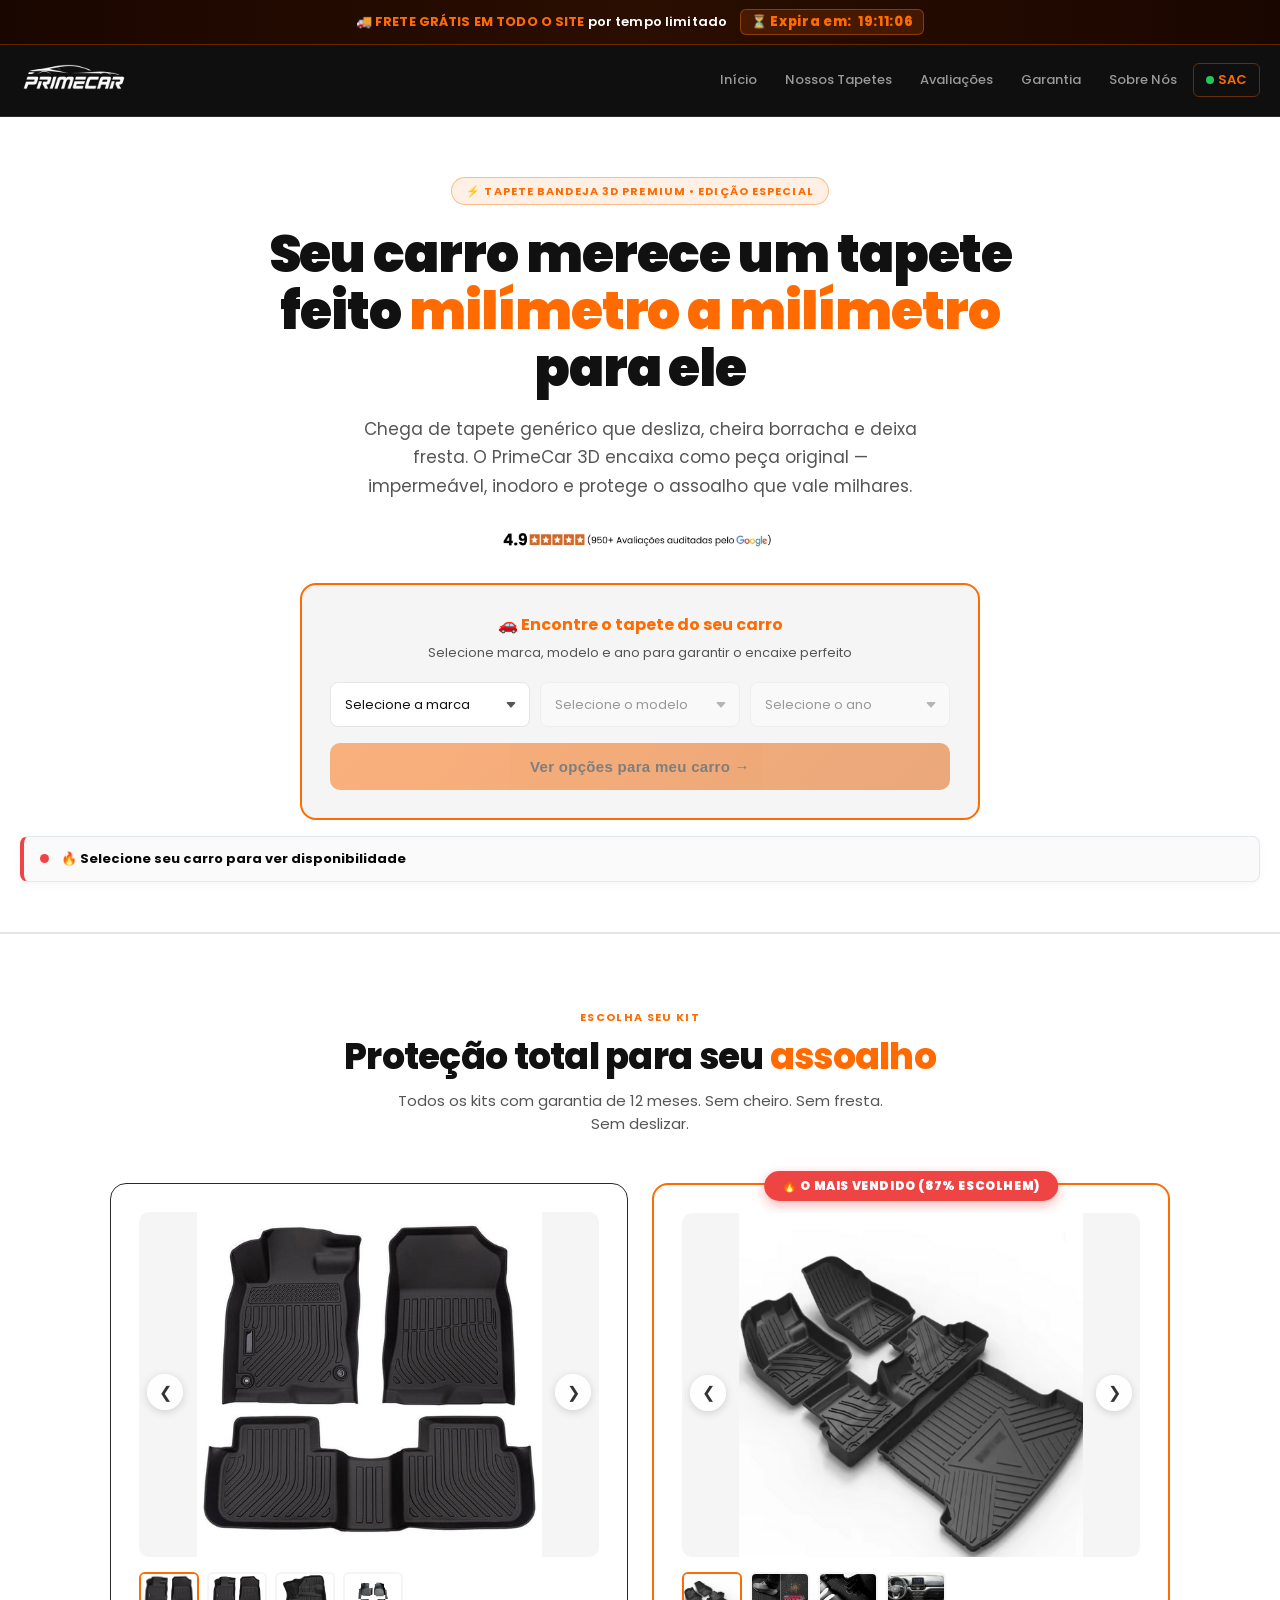
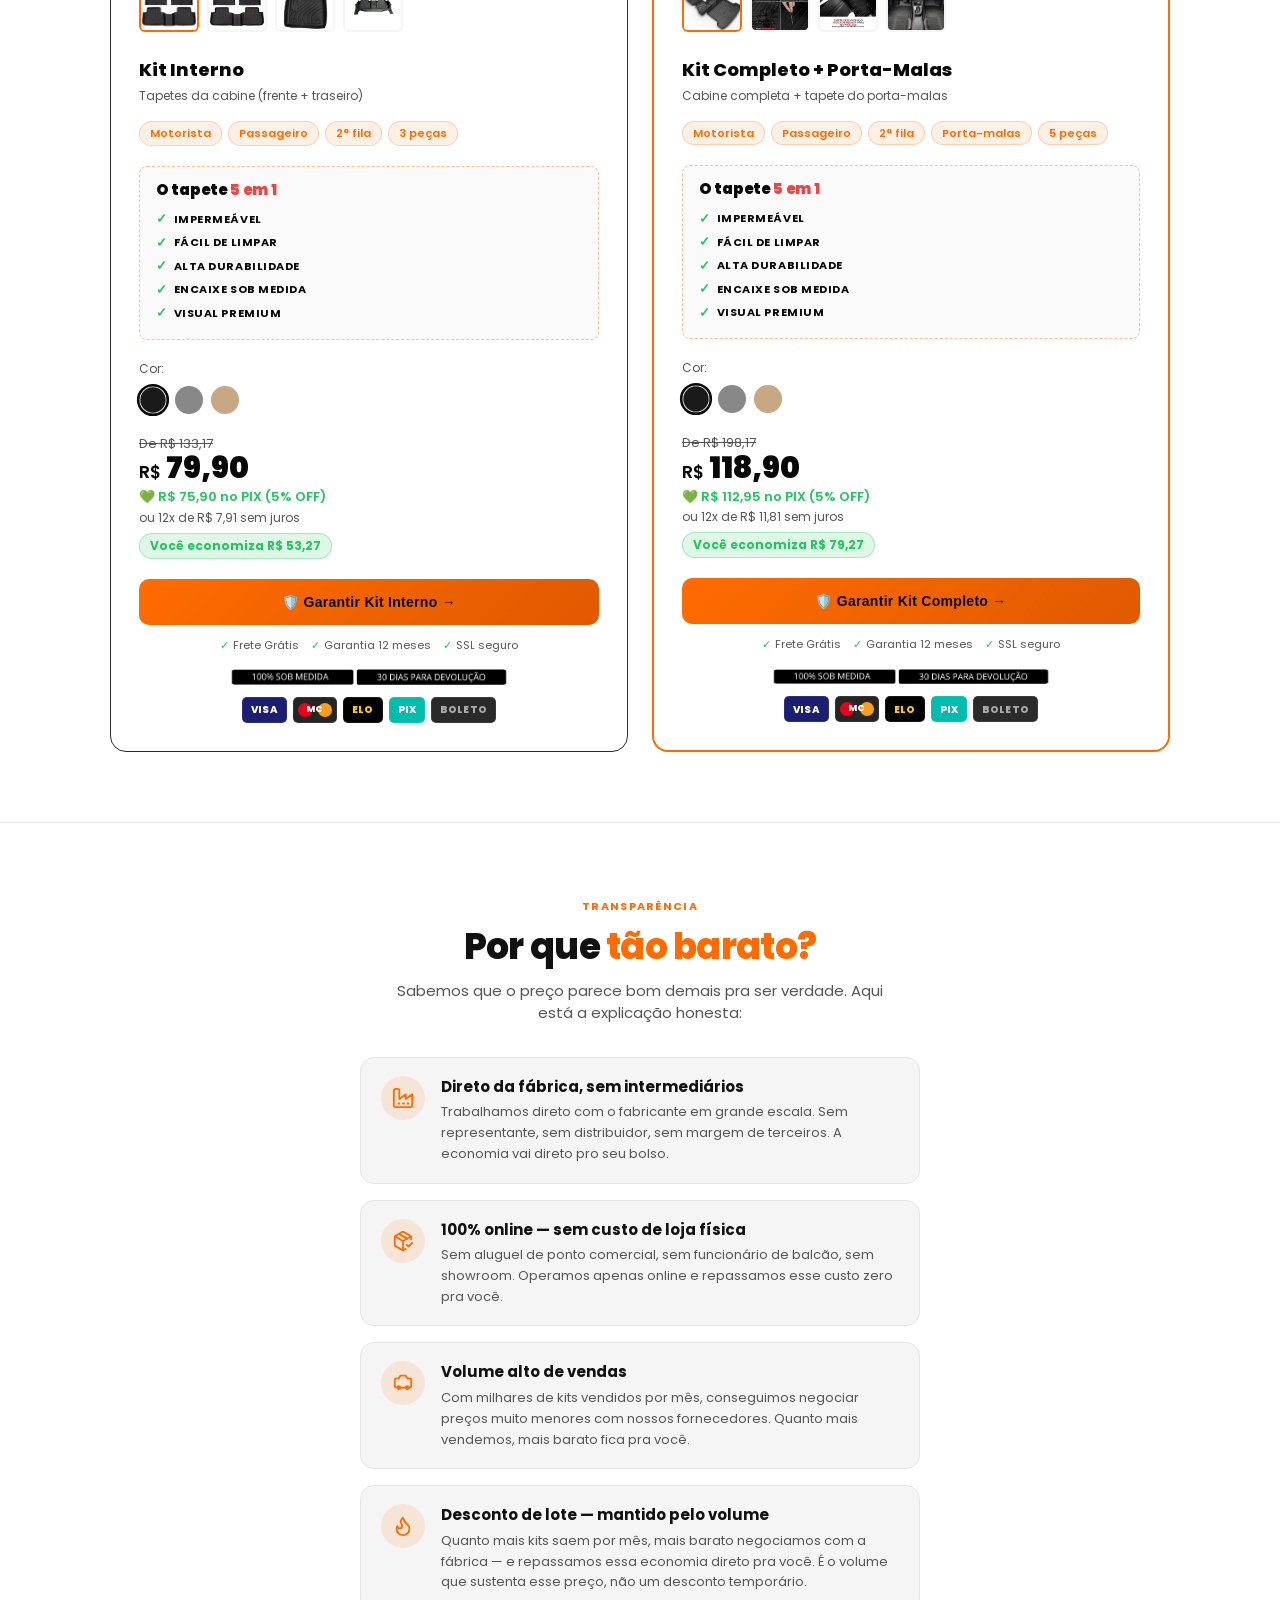
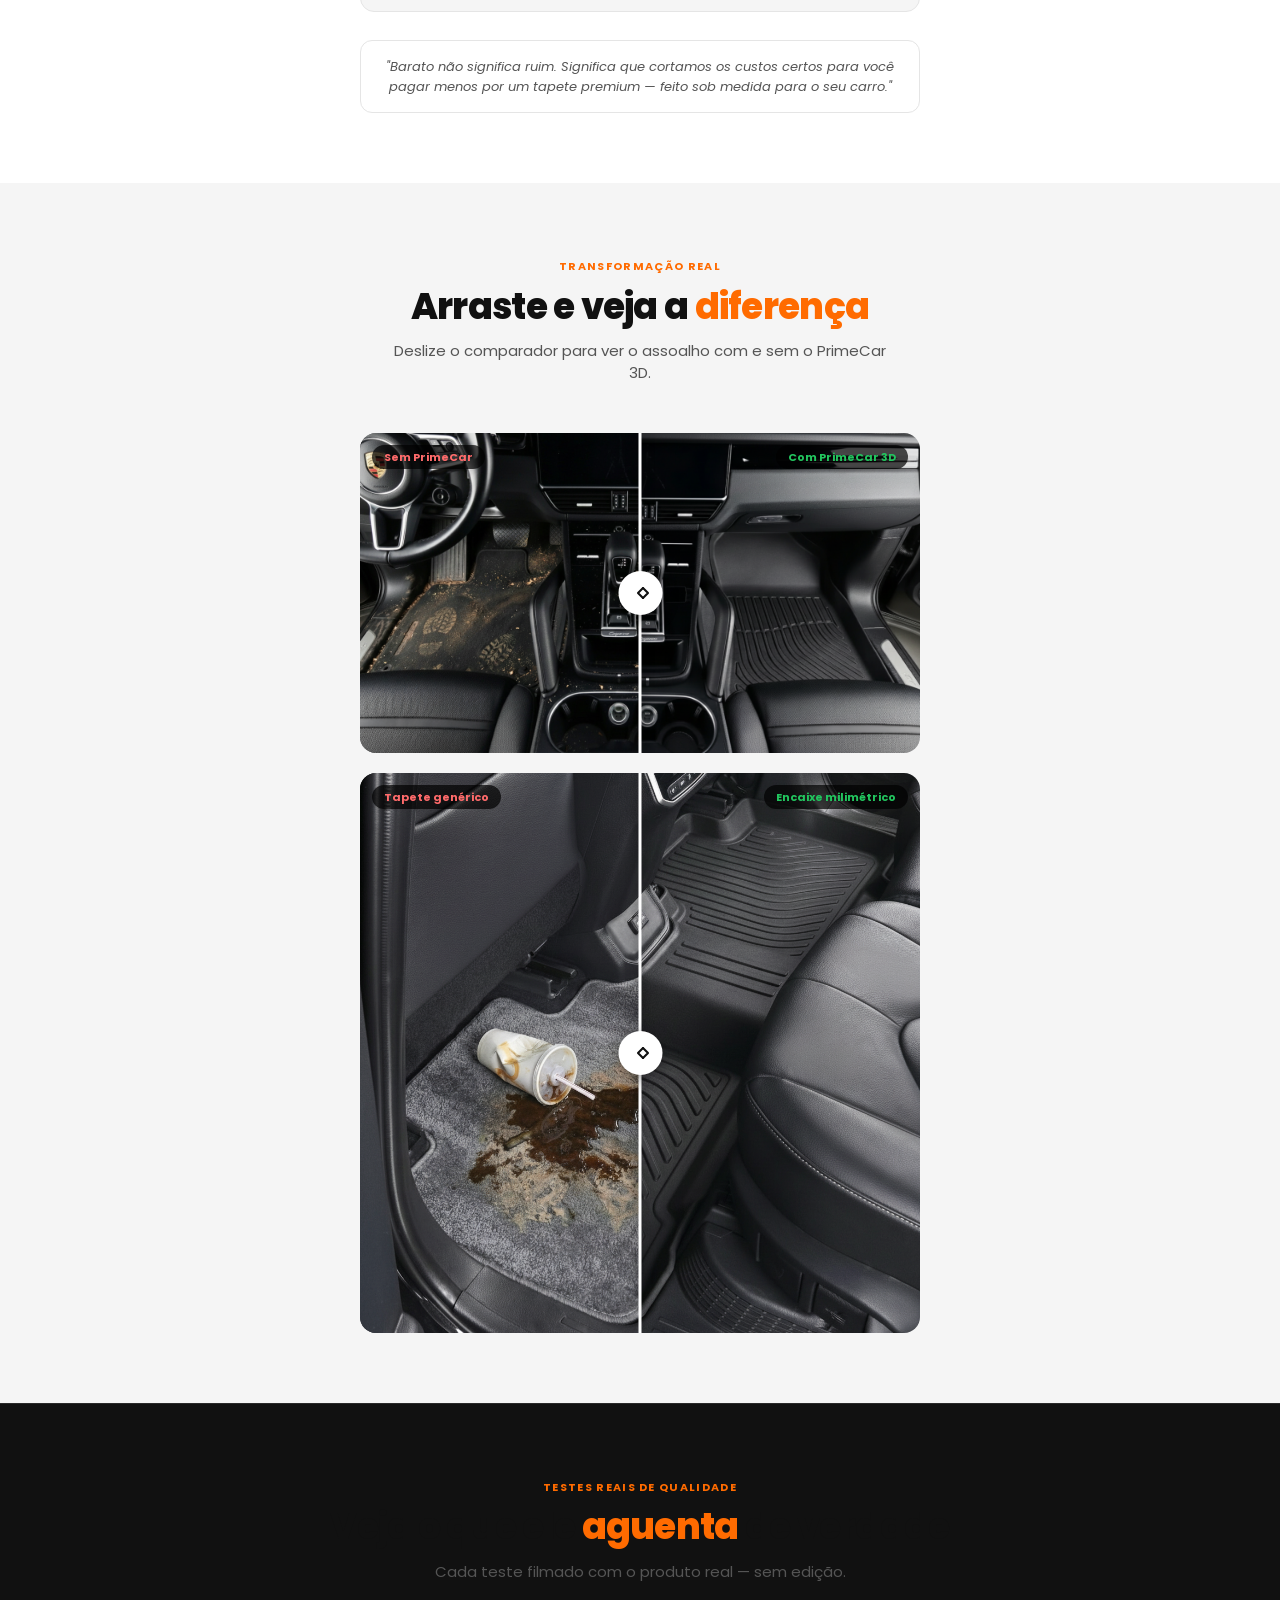
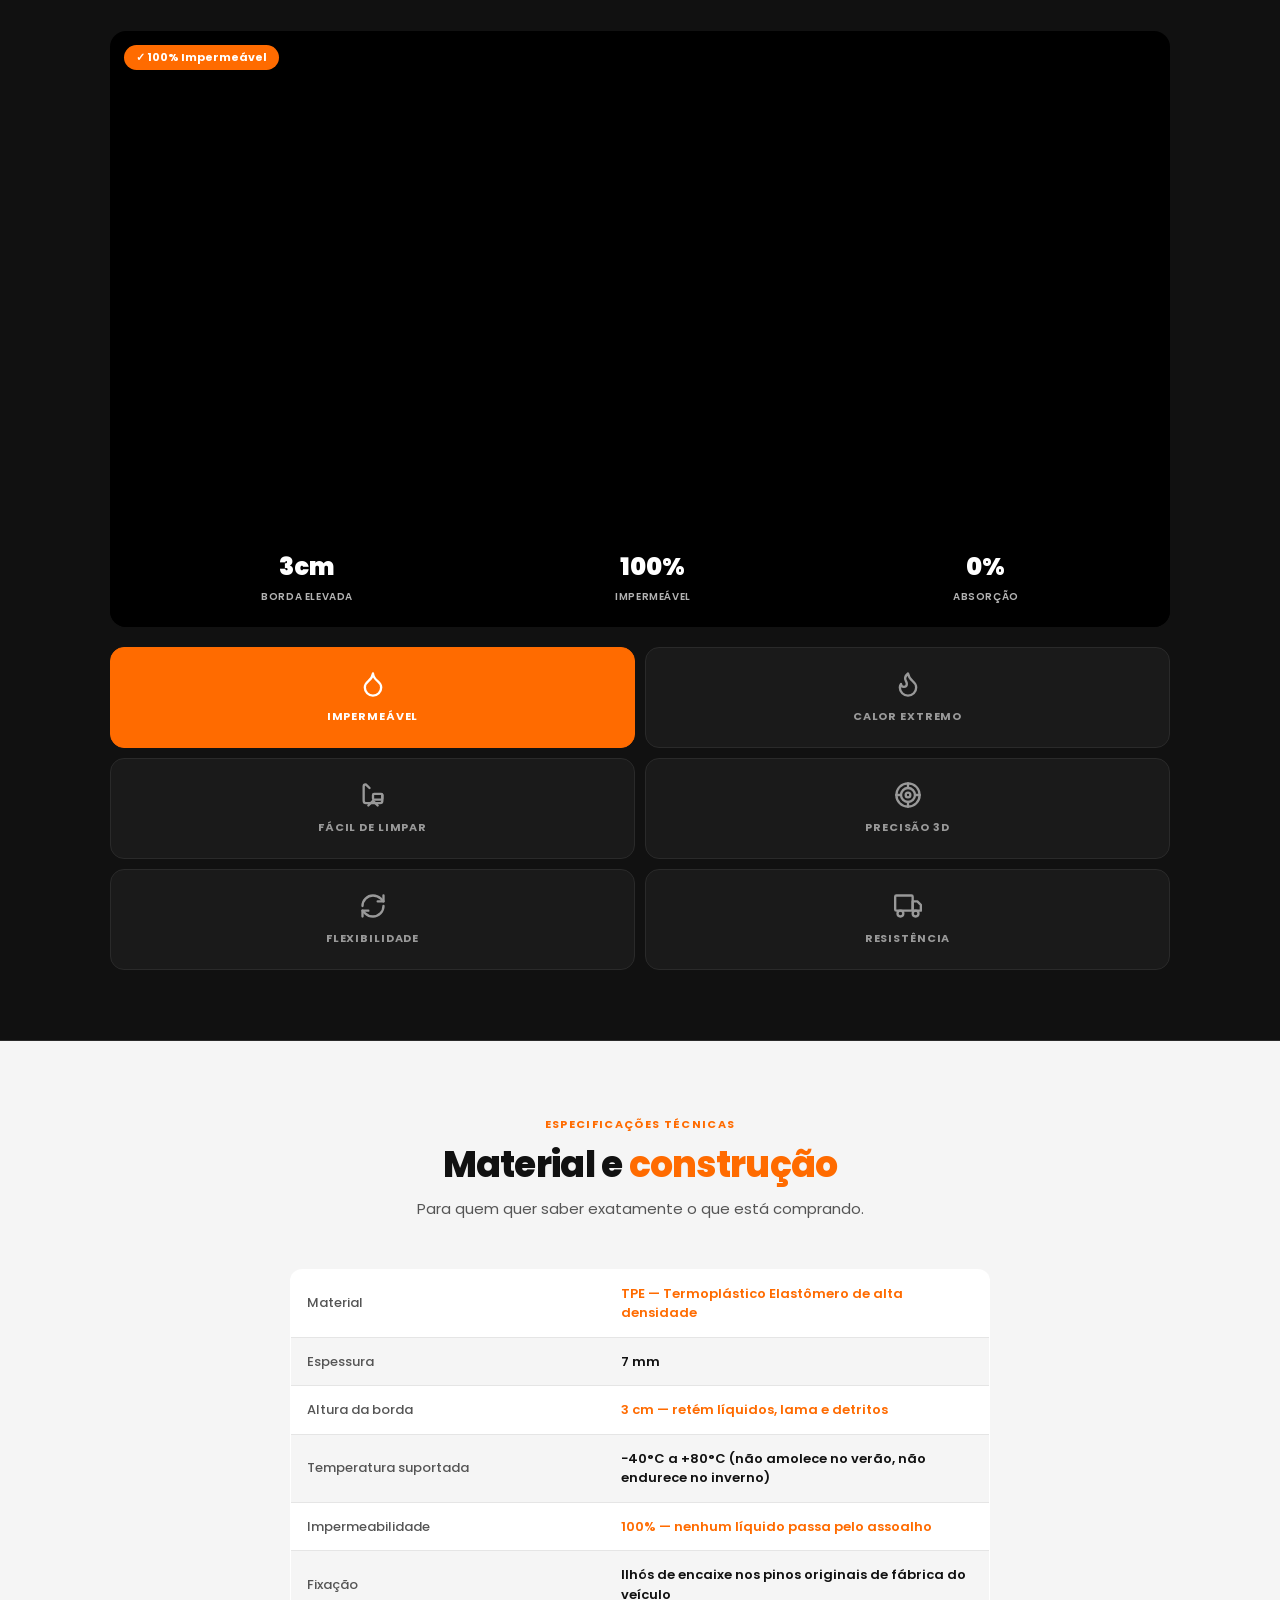
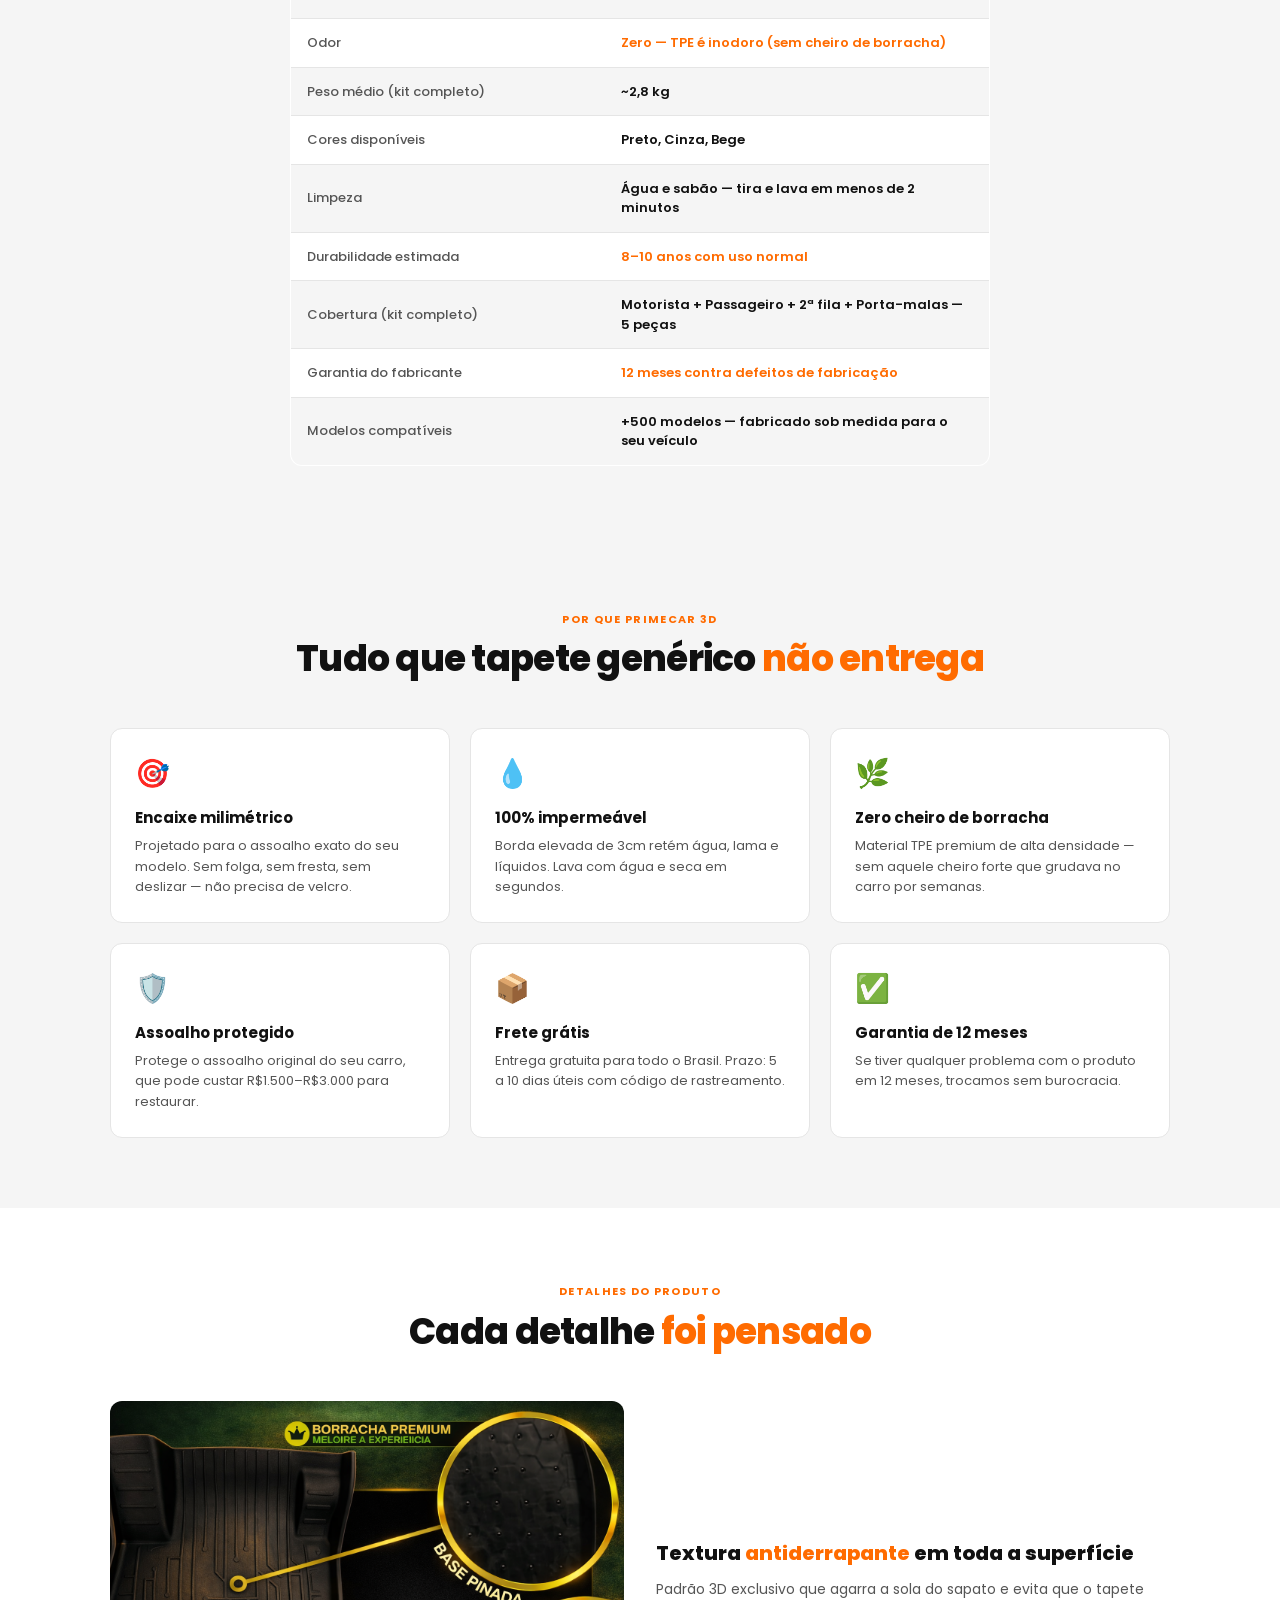
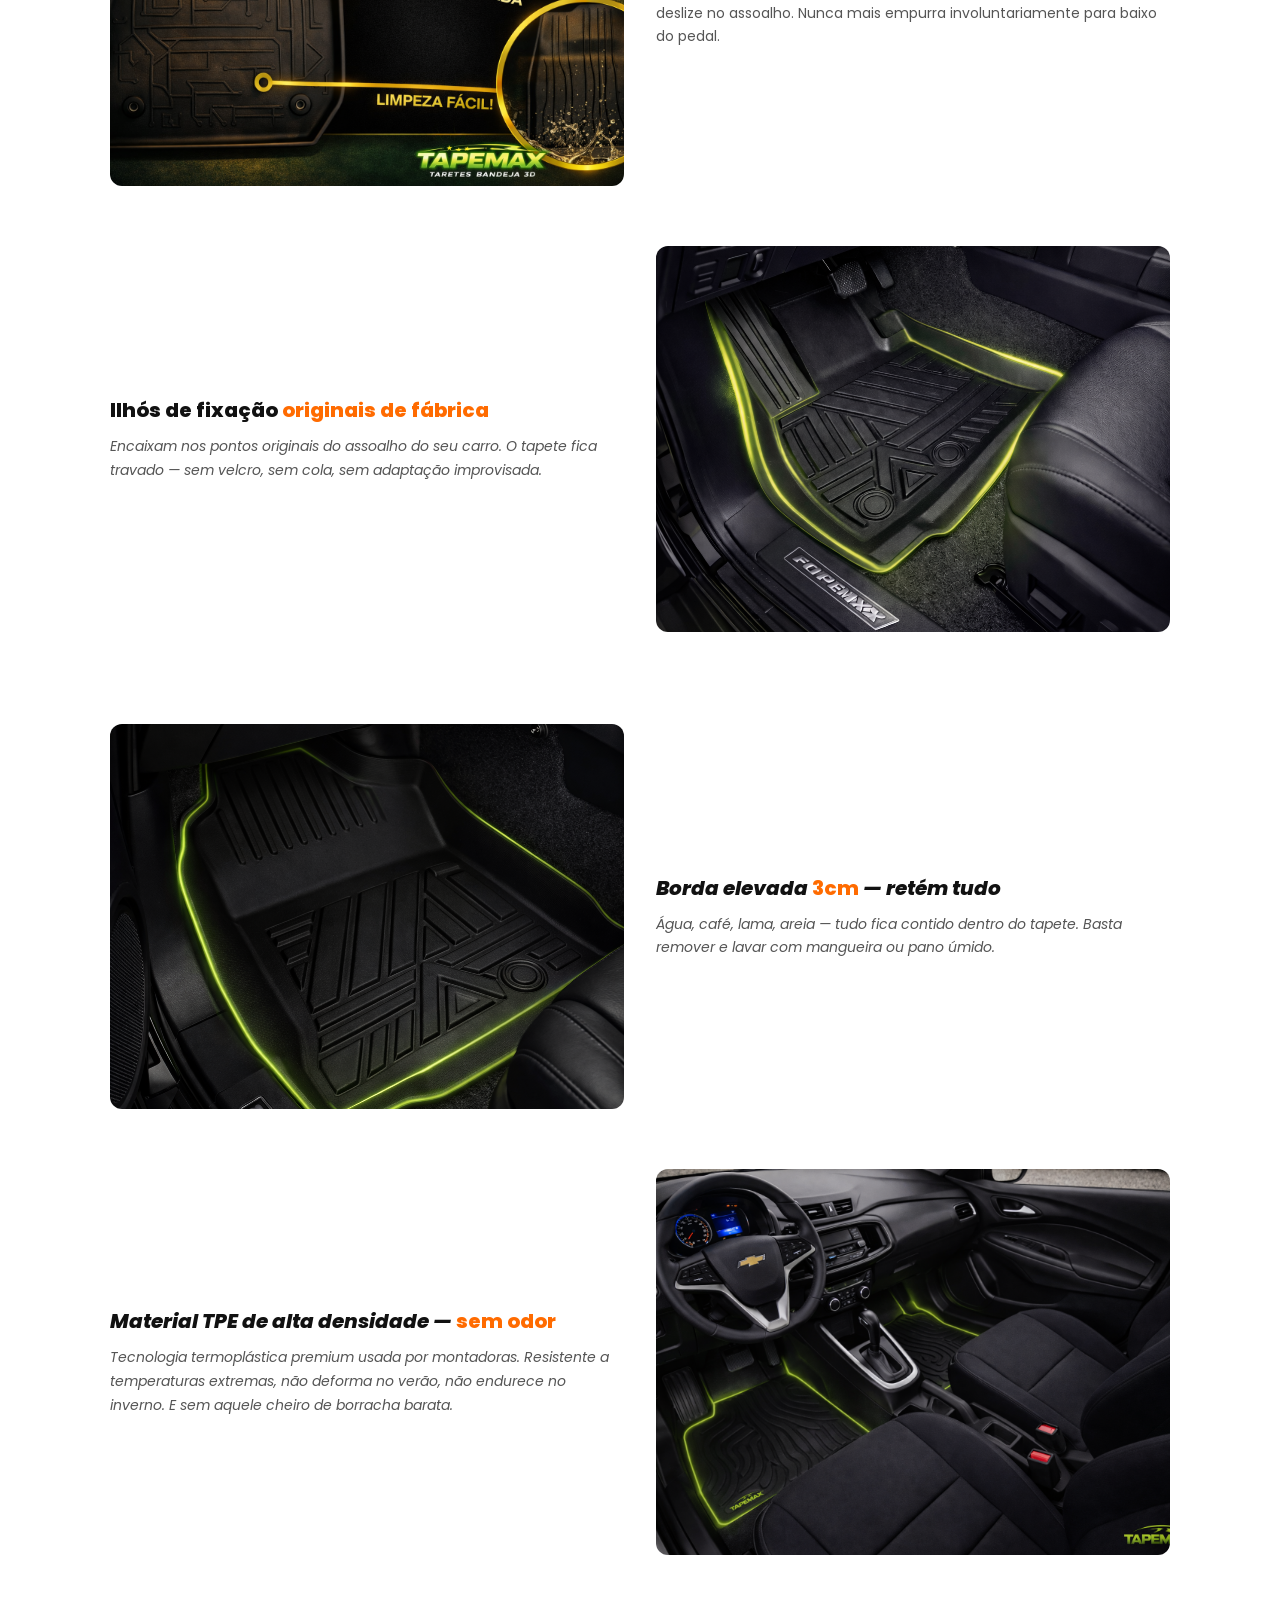
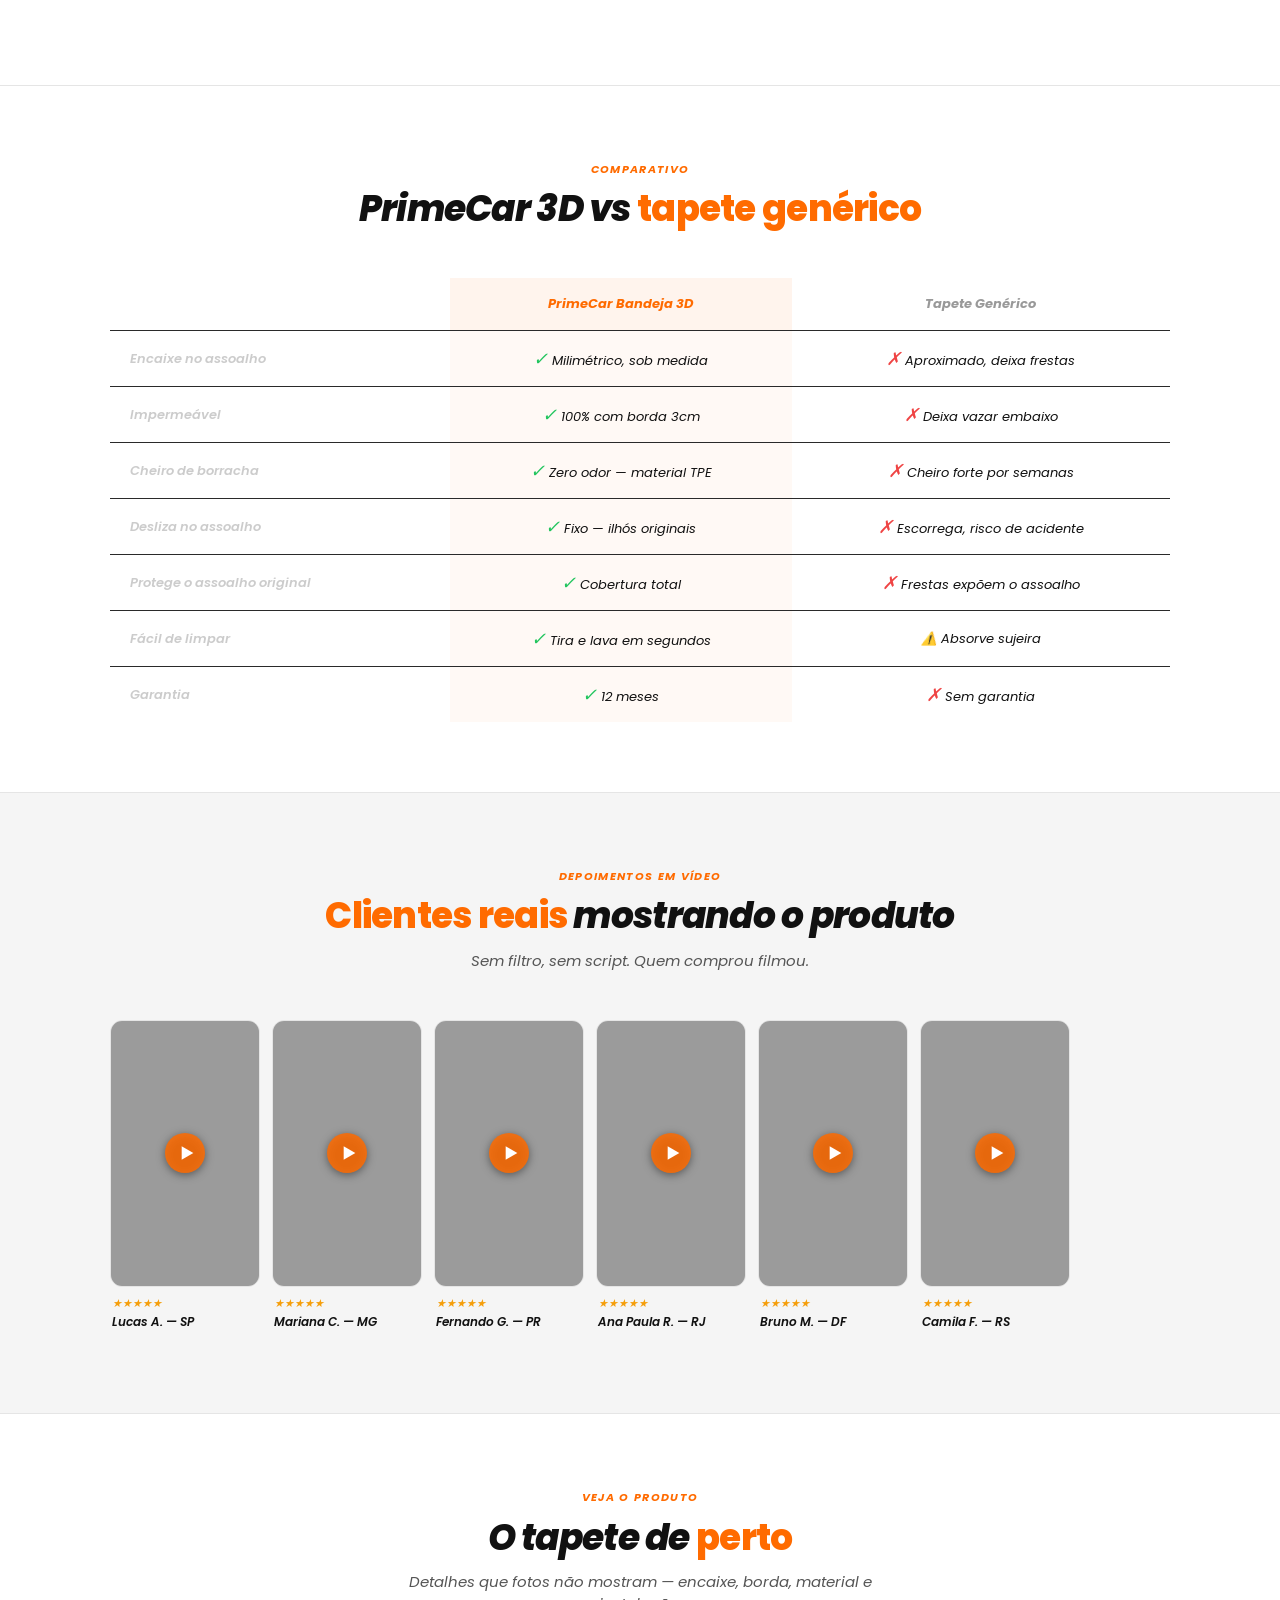
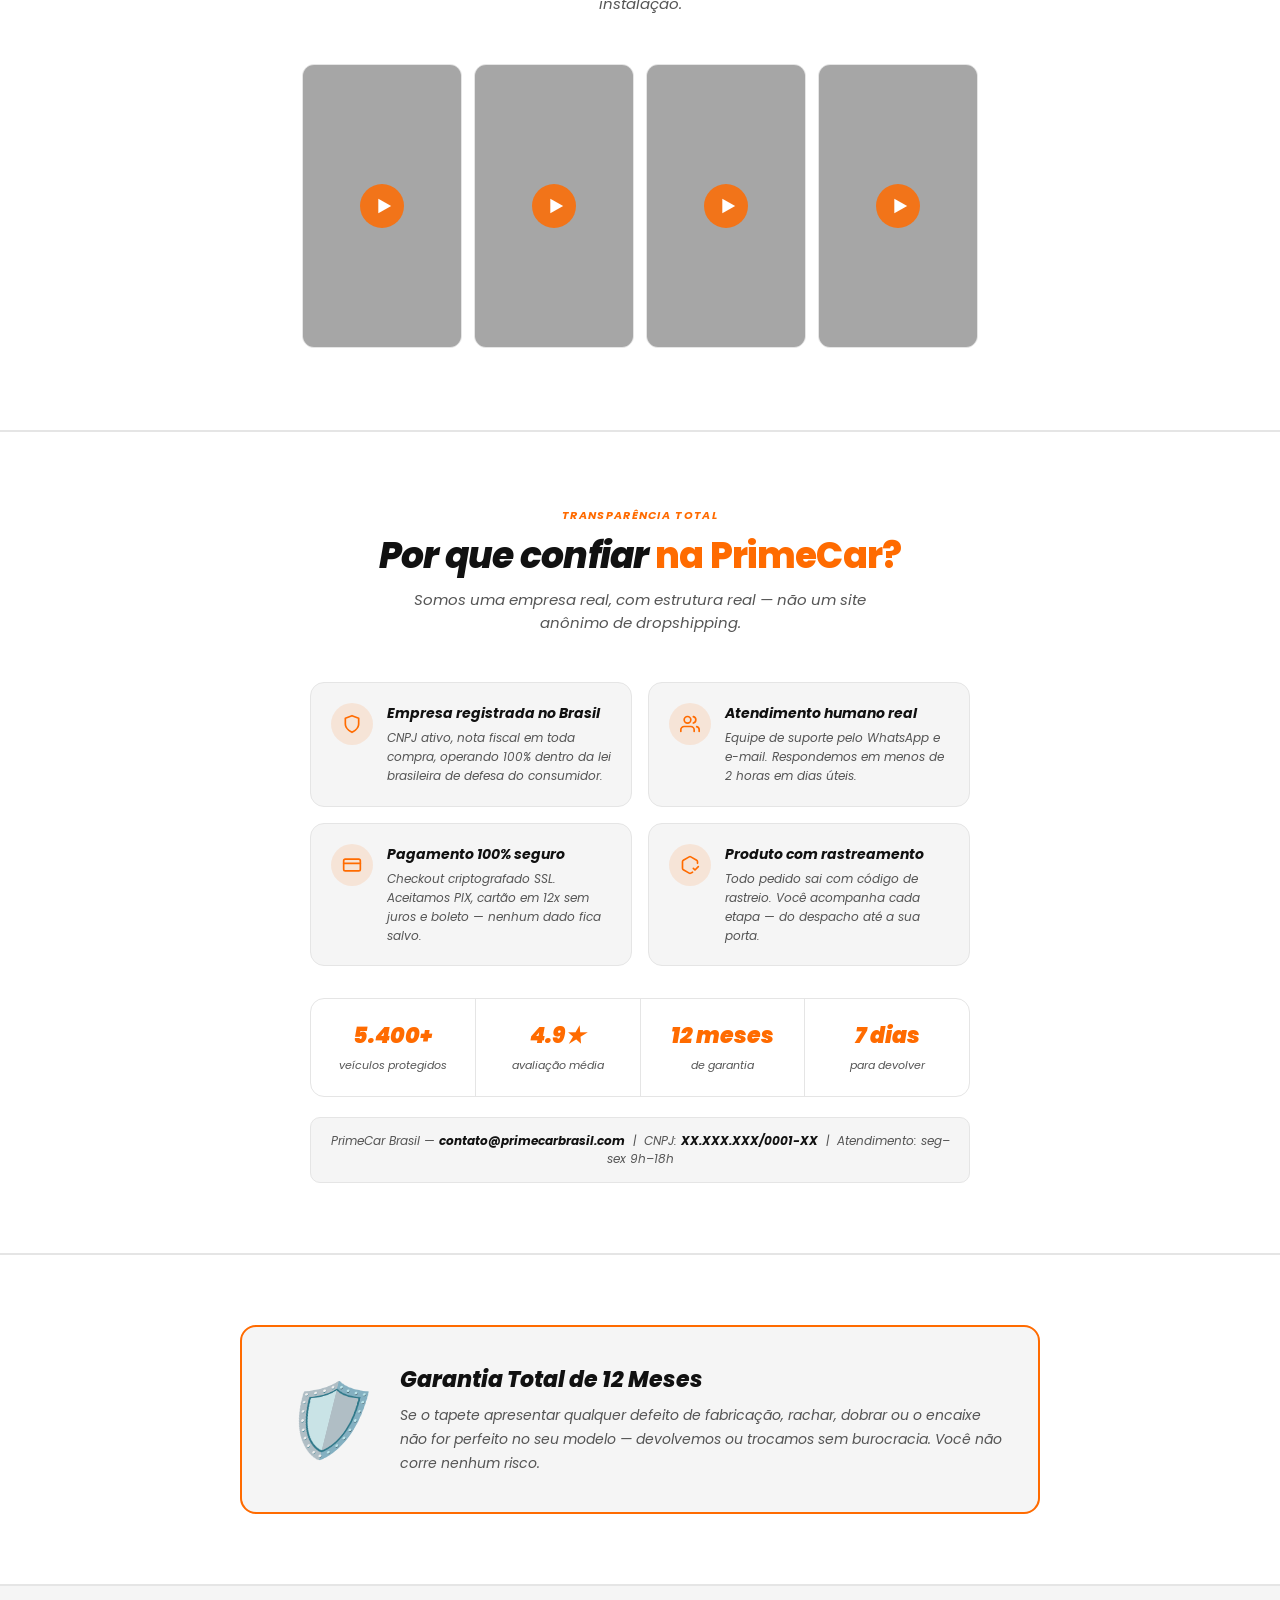
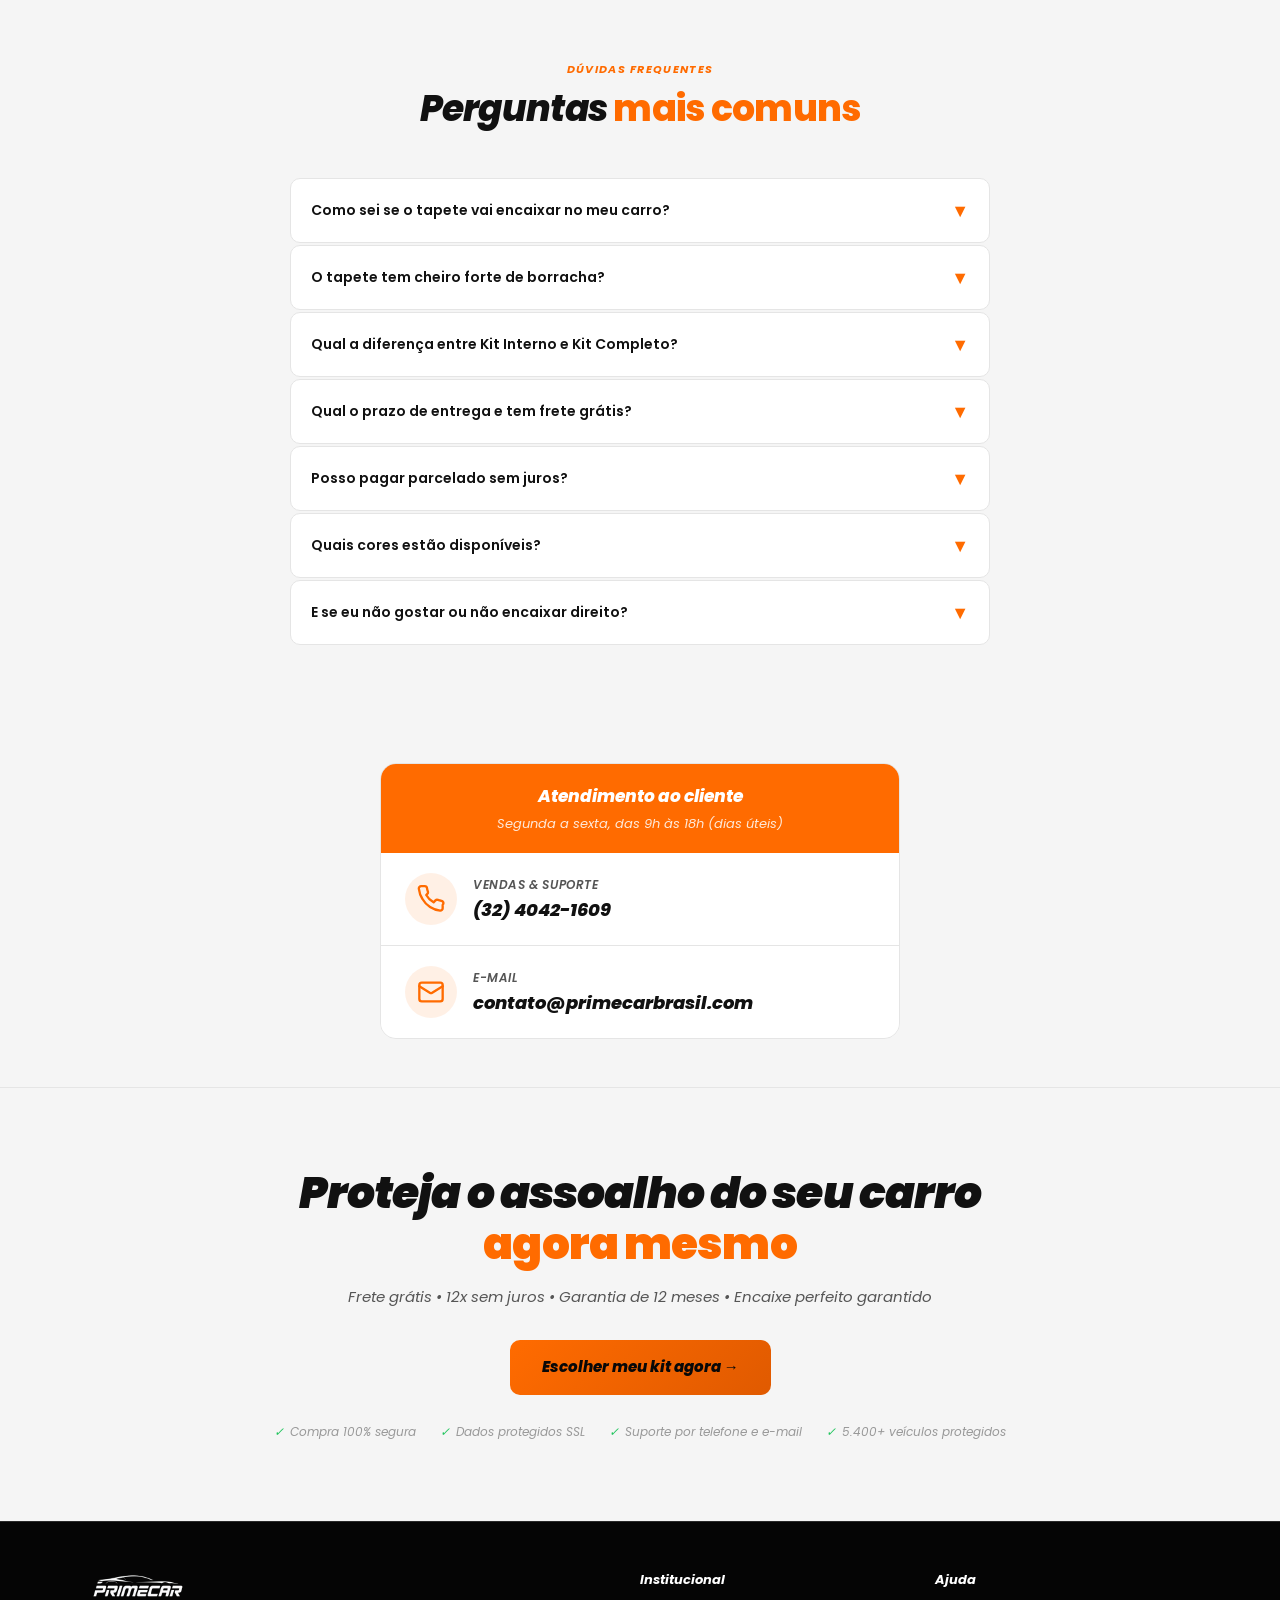
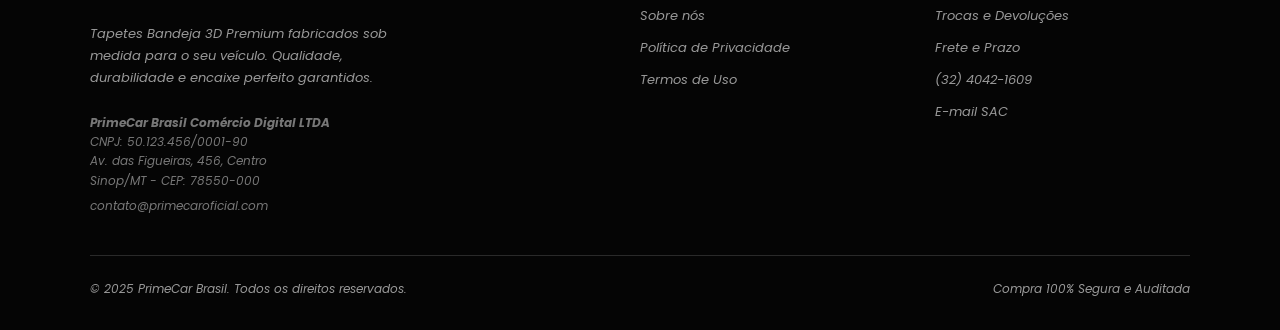
==== index.html @ 0a8888af "commit" ====
<!DOCTYPE html>
<html lang="pt-BR">
<head>
  <meta charset="UTF-8" />
  <meta name="viewport" content="width=device-width, initial-scale=1.0" />
  <title>PrimeCar — Tapete Bandeja 3D Premium | Encaixe Perfeito Para Seu Carro</title>
  <meta name="description" content="Tapete Bandeja 3D Premium sob medida para seu carro. Sem cheiro, 100% impermeável, encaixe milimétrico. Protege o assoalho original. Frete grátis + 12x sem juros.">
  <meta property="og:title" content="PrimeCar — Tapete Bandeja 3D Premium | Encaixe Perfeito Para Seu Carro">
  <meta property="og:description" content="Tapete Bandeja 3D Premium sob medida. Sem cheiro, impermeável, encaixe milimétrico. Frete grátis + 12x sem juros.">
  <meta property="og:image" content="https://pub-bb2e103a32db4e198524a2e9ed8f35b4.r2.dev/0a3e0f09-e076-4dbe-bf87-7eb196ed207f/id-preview-cc9a0a5d--d3356862-d9ab-47fc-b806-56bf4769af98.lovable.app-1774002949263.png">
  <meta name="twitter:card" content="summary_large_image">
  <meta name="twitter:image" content="https://pub-bb2e103a32db4e198524a2e9ed8f35b4.r2.dev/0a3e0f09-e076-4dbe-bf87-7eb196ed207f/id-preview-cc9a0a5d--d3356862-d9ab-47fc-b806-56bf4769af98.lovable.app-1774002949263.png">

  <!-- Microsoft Clarity -->
  <script type="text/javascript">
    (function(c,l,a,r,i,t,y){
      c[a]=c[a]||function(){(c[a].q=c[a].q||[]).push(arguments)};
      t=l.createElement(r);t.async=1;t.src="https://www.clarity.ms/tag/"+i;
      y=l.getElementsByTagName(r)[0];y.parentNode.insertBefore(t,y);
    })(window, document, "clarity", "script", "wh7wlvd4jg");
  </script>

  <!-- UTMify Pixel OP1 -->
  <script>
    window.pixelId = "676764ac745861b9012e823f";
    var a = document.createElement("script");
    a.setAttribute("async", ""); a.setAttribute("defer", "");
    a.setAttribute("src", "https://cdn.utmify.com.br/scripts/pixel/pixel.js");
    document.head.appendChild(a);
  </script>
  <!-- UTMify Pixel OP2 -->
  <script>
    window.pixelId = "686b3457662bd1640682aa54";
    var b = document.createElement("script");
    b.setAttribute("async", ""); b.setAttribute("defer", "");
    b.setAttribute("src", "https://cdn.utmify.com.br/scripts/pixel/pixel.js");
    document.head.appendChild(b);
  </script>

  <link rel="preconnect" href="https://fonts.googleapis.com">
  <link rel="preconnect" href="https://fonts.gstatic.com" crossorigin>
  <link href="https://fonts.googleapis.com/css2?family=Poppins:wght@400;500;600;700;800;900&display=swap" rel="stylesheet">

  <style>
    *, *::before, *::after { box-sizing: border-box; margin: 0; padding: 0; }

    :root {
      --orange: #FF6B00;
      --orange-dark: #E05A00;
      --orange-light: #FF8C33;
      --black: #080808;
      --dark: #111111;
      --card: #1A1A1A;
      --border: #2A2A2A;
      --white: #FFFFFF;
      --gray: #999999;
      --green: #22C55E;
      --red: #EF4444;
      --amber: #F59E0B;
      /* Light mode tokens */
      --light-bg: #F5F5F5;
      --light-card: #FFFFFF;
      --light-border: #E5E5E5;
      --light-text: #111111;
      --light-muted: #555555;
    }

    html { scroll-behavior: smooth; }
    body {
      font-family: 'Poppins', sans-serif;
      background: var(--light-bg);
      color: var(--light-text);
      line-height: 1.5;
      overflow-x: hidden;
    }


    /* HEADER */
    header {
      background: rgba(8,8,8,0.97);
      backdrop-filter: blur(10px);
      border-bottom: 1px solid var(--border);
      padding: 14px 20px;
      display: flex;
      align-items: center;
      justify-content: space-between;
      position: sticky;
      top: 0;
      z-index: 100;
    }
    header img { height: 36px; }

    /* NAV */
    .nav { display: flex; align-items: center; gap: 4px; }
    .nav a {
      color: var(--gray);
      font-size: 13px;
      font-weight: 500;
      text-decoration: none;
      padding: 6px 12px;
      border-radius: 6px;
      transition: color 0.2s, background 0.2s;
      white-space: nowrap;
    }
    .nav a:hover { color: var(--white); background: rgba(255,255,255,0.06); }
    .nav a.nav-sac {
      color: var(--orange);
      border: 1px solid rgba(255,107,0,0.35);
      font-weight: 600;
    }
    .nav a.nav-sac:hover { background: rgba(255,107,0,0.1); }

    /* HAMBURGER (mobile) */
    .nav-hamburger {
      display: none;
      background: none;
      border: none;
      cursor: pointer;
      padding: 4px;
      color: var(--white);
    }
    .nav-drawer {
      display: none;
      position: fixed;
      top: 65px;
      left: 0; right: 0;
      background: rgba(8,8,8,0.98);
      backdrop-filter: blur(12px);
      border-bottom: 1px solid var(--border);
      padding: 16px 20px 24px;
      z-index: 99;
      flex-direction: column;
      gap: 4px;
    }
    .nav-drawer.open { display: flex; }
    .nav-drawer a {
      color: var(--gray);
      font-size: 15px;
      font-weight: 500;
      text-decoration: none;
      padding: 12px 14px;
      border-radius: 8px;
      transition: color 0.2s, background 0.2s;
    }
    .nav-drawer a:hover { color: var(--white); background: rgba(255,255,255,0.06); }
    .nav-drawer a.nav-sac {
      color: var(--orange);
      font-weight: 700;
      border: 1px solid rgba(255,107,0,0.35);
      text-align: center;
      margin-top: 8px;
    }

    @media(max-width:760px){
      .nav { display: none; }
      .nav-hamburger { display: flex; }
    }

    /* HERO */
    .hero {
      padding: 60px 20px 50px;
      text-align: center;
      background: var(--light-card);
      border-bottom: 1px solid var(--light-border);
    }
    .hero-badge {
      display: inline-block;
      background: rgba(255,107,0,0.1);
      border: 1px solid rgba(255,107,0,0.4);
      color: var(--orange);
      font-size: 11px;
      font-weight: 700;
      letter-spacing: 0.1em;
      text-transform: uppercase;
      padding: 5px 14px;
      border-radius: 100px;
      margin-bottom: 20px;
    }
    .hero h1 {
      font-size: clamp(28px, 5.5vw, 52px);
      font-weight: 900;
      line-height: 1.1;
      margin-bottom: 18px;
      letter-spacing: -0.02em;
      color: var(--light-text);
    }
    .hero h1 em { color: var(--orange); font-style: normal; }
    .hero-sub {
      font-size: clamp(14px, 2vw, 17px);
      color: var(--light-muted);
      max-width: 560px;
      margin: 0 auto 32px;
      line-height: 1.7;
    }
    .hero-stars {
      display: flex;
      align-items: center;
      justify-content: center;
      gap: 8px;
      margin-bottom: 36px;
      font-size: 13px;
      color: var(--light-muted);
    }
    .hero-stars .stars { color: #F59E0B; font-size: 16px; letter-spacing: 1px; }
    .hero-stars strong { color: var(--light-text); }

    /* VEHICLE SELECTOR */
    .selector-box {
      max-width: 680px;
      margin: 0 auto;
      background: var(--light-bg);
      border: 2px solid var(--orange);
      border-radius: 16px;
      padding: 28px;
    }
    .selector-box h2 {
      font-size: 16px;
      font-weight: 700;
      margin-bottom: 6px;
      color: var(--orange);
    }
    .selector-box p {
      font-size: 13px;
      color: var(--light-muted);
      margin-bottom: 20px;
    }
    .selector-grid {
      display: grid;
      grid-template-columns: 1fr 1fr 1fr;
      gap: 10px;
      margin-bottom: 16px;
    }
    @media(max-width:500px){ .selector-grid { grid-template-columns: 1fr; } }
    .selector-grid select {
      background: var(--light-card);
      border: 1px solid var(--light-border);
      color: var(--light-text);
      font-family: 'Poppins', sans-serif;
      font-size: 13px;
      padding: 12px 14px;
      border-radius: 8px;
      width: 100%;
      cursor: pointer;
      appearance: none;
      background-image: url("data:image/svg+xml,%3Csvg xmlns='http://www.w3.org/2000/svg' width='12' height='12' fill='%23555' viewBox='0 0 16 16'%3E%3Cpath d='M7.247 11.14 2.451 5.658C1.885 5.013 2.345 4 3.204 4h9.592a1 1 0 0 1 .753 1.659l-4.796 5.48a1 1 0 0 1-1.506 0z'/%3E%3C/svg%3E");
      background-repeat: no-repeat;
      background-position: right 12px center;
    }
    .selector-grid select:disabled { opacity: 0.4; cursor: not-allowed; }
    .selector-grid select:focus { outline: none; border-color: var(--orange); }
    .btn-ver-opcoes {
      width: 100%;
      background: linear-gradient(135deg, var(--orange), var(--orange-dark));
      color: var(--black);
      font-weight: 800;
      font-size: 15px;
      padding: 15px;
      border: none;
      border-radius: 10px;
      cursor: pointer;
      letter-spacing: 0.02em;
      transition: transform 0.15s, box-shadow 0.15s;
      display: flex;
      align-items: center;
      justify-content: center;
      gap: 8px;
    }
    .btn-ver-opcoes:hover { transform: translateY(-1px); box-shadow: 0 8px 24px rgba(255,107,0,0.35); }
    .btn-ver-opcoes:disabled { opacity: 0.5; cursor: not-allowed; transform: none; }

    /* Stock row — sempre visível */
    #urgency-stock-row { margin-top: 16px; }

    .stock-badge {
      display: flex;
      align-items: center;
      justify-content: flex-start;
      gap: 12px;
      background: #fafafa;
      border: 1px solid #e2e8f0;
      border-left: 4px solid var(--red);
      border-radius: 8px;
      padding: 12px 16px;
      font-size: 13px;
      font-weight: 700;
      color: var(--black);
      box-shadow: 0 2px 8px rgba(0,0,0,0.04);
      text-align: left;
    }
    .stock-dot {
      width: 9px; height: 9px;
      background: var(--red);
      border-radius: 50%;
      flex-shrink: 0;
      animation: pulse 1.2s infinite;
    }
    @keyframes pulse { 0%,100%{opacity:1;transform:scale(1)} 50%{opacity:0.5;transform:scale(0.8)} }
    .stock-count { color: #ff4d4d; }

    /* SAC */
    .sac-box {
      max-width: 520px;
      margin: 0 auto;
      border-radius: 16px;
      overflow: hidden;
      border: 1px solid var(--border);
    }
    .sac-header {
      background: var(--orange);
      padding: 20px 24px;
      text-align: center;
      display: flex;
      flex-direction: column;
      gap: 4px;
    }
    .sac-header strong { font-size: 17px; color: #fff; font-weight: 800; }
    .sac-header span { font-size: 13px; color: rgba(255,255,255,0.85); }
    .sac-contacts { background: var(--light-card); }
    .sac-row {
      display: flex;
      align-items: center;
      gap: 16px;
      padding: 20px 24px;
      border-bottom: 1px solid var(--light-border);
    }
    .sac-row:last-child { border-bottom: none; }
    .sac-icon {
      width: 52px; height: 52px;
      background: rgba(255,107,0,0.1);
      border-radius: 50%;
      display: flex; align-items: center; justify-content: center;
      flex-shrink: 0;
      color: var(--orange);
    }
    .sac-info { display: flex; flex-direction: column; gap: 2px; }
    .sac-info strong { font-size: 12px; color: var(--light-muted); font-weight: 600; text-transform: uppercase; letter-spacing: 0.05em; }
    .sac-info a { font-size: 18px; font-weight: 800; color: var(--light-text); text-decoration: none; }
    .sac-info a:hover { color: var(--orange); }

    /* CONTAINER */
    .container { max-width: 1100px; margin: 0 auto; padding: 0 20px; }
    section { padding: 70px 0; }

    /* LIGHT SECTIONS */
    #antes-depois { background: var(--light-bg); }
    #why-cheap { background: var(--light-card); }
    #specs { background: var(--light-bg); }
    #expo-section { background: var(--light-card); border-top: 1px solid var(--light-border); border-bottom: 1px solid var(--light-border); }
    #sac { background: var(--light-bg) !important; }
    #sac .sac-box { border-color: var(--light-border); }

    /* Section titles on light backgrounds */
    #antes-depois .section-title h2,
    #why-cheap .section-title h2,
    #specs .section-title h2,
    #expo-section .section-title h2,
    #benefits-section .section-title h2,
    #features-section .section-title h2,
    #avaliacoes .section-title h2,
    #confia .section-title h2,
    #garantia .section-title h2,
    #faq .section-title h2,
    #sac .section-title h2 { color: var(--light-text); }

    #antes-depois .section-title p,
    #why-cheap .section-title p,
    #specs .section-title p,
    #expo-section .section-title p,
    #benefits-section .section-title p,
    #features-section .section-title p,
    #avaliacoes .section-title p,
    #confia .section-title p,
    #garantia .section-title p,
    #faq .section-title p { color: var(--light-muted); }

    /* SECTION TITLE */
    .section-title {
      text-align: center;
      margin-bottom: 48px;
    }
    .section-title .tag {
      display: inline-block;
      color: var(--orange);
      font-size: 11px;
      font-weight: 700;
      letter-spacing: 0.12em;
      text-transform: uppercase;
      margin-bottom: 10px;
    }
    .section-title h2 {
      font-size: clamp(22px, 4vw, 36px);
      font-weight: 800;
      line-height: 1.2;
      letter-spacing: -0.02em;
    }
    .section-title h2 { color: var(--light-text); }
    .section-title h2 em { color: var(--orange); font-style: normal; }
    .section-title p {
      font-size: 15px;
      color: var(--light-muted);
      margin-top: 12px;
      max-width: 500px;
      margin-left: auto;
      margin-right: auto;
    }
    /* Seções dark — agora em Clear Mode */
    #kits .section-title h2,
    #comparativo .section-title h2,
    #testes .section-title h2,
    #cta-final h2 { color: var(--light-text); }
    #kits .section-title p,
    #comparativo .section-title p,
    #testes .section-title p { color: var(--light-muted); }

    /* KIT SECTION */
    #kits { background: var(--light-card); border-top: 1px solid var(--light-border); border-bottom: 1px solid var(--light-border); }
    .kit-grid { display: grid; grid-template-columns: 1fr 1fr; gap: 24px; }
    @media(max-width:700px){ .kit-grid { grid-template-columns: 1fr; } }

    .kit-card {
      background: var(--white);
      color: var(--black);
      border: 1px solid var(--border);
      border-radius: 16px;
      padding: 28px;
      position: relative;
      transition: border-color 0.2s;
    }
    .kit-card.featured {
      border: 2px solid var(--orange);
      background: var(--white);
    }
    .kit-badge {
      position: absolute;
      top: -14px;
      left: 50%;
      transform: translateX(-50%);
      background: var(--red);
      color: #fff;
      font-size: 12px;
      font-weight: 900;
      letter-spacing: 0.05em;
      text-transform: uppercase;
      padding: 6px 18px;
      border-radius: 100px;
      white-space: nowrap;
      box-shadow: 0 4px 12px rgba(239,68,68,0.4);
      animation: bounceBadge 2.5s infinite;
    }
    @keyframes bounceBadge {
      0%, 100% { transform: translateX(-50%) translateY(0); }
      50% { transform: translateX(-50%) translateY(-4px); }
    }
    .main-img-wrapper {
      position: relative;
    }
    .gallery-arrow {
      position: absolute;
      top: 50%;
      transform: translateY(-50%);
      background: rgba(255,255,255,0.9);
      border: none;
      width: 36px; height: 36px;
      border-radius: 50%;
      font-size: 16px;
      color: #333;
      cursor: pointer;
      display: flex; align-items: center; justify-content: center;
      box-shadow: 0 2px 8px rgba(0,0,0,0.15);
      z-index: 2;
    }
    .gallery-arrow.prev { left: 8px; }
    .gallery-arrow.next { right: 8px; }
    .gallery-arrow:hover { background: #fff; box-shadow: 0 2px 8px rgba(0,0,0,0.3); }
    .kit-img {
      width: 100%;
      aspect-ratio: 4/3;
      object-fit: contain;
      background: #f5f5f5;
      border-radius: 10px;
      margin-bottom: 8px;
    }
    .kit-thumbnails {
      display: flex;
      gap: 8px;
      margin-bottom: 20px;
      overflow-x: auto;
      padding-bottom: 4px;
    }
    .kit-thumbnails::-webkit-scrollbar { height: 4px; }
    .kit-thumbnails::-webkit-scrollbar-thumb { background: #ddd; border-radius: 4px; }
    .kit-thumb {
      width: 60px;
      height: 60px;
      border-radius: 6px;
      border: 2px solid transparent;
      cursor: pointer;
      object-fit: cover;
      flex-shrink: 0;
      background: #f5f5f5;
      transition: border-color 0.2s;
    }
    .kit-thumb.active { border-color: var(--orange); }
    .kit-name { font-size: 18px; font-weight: 800; margin-bottom: 4px; }
    .kit-includes { font-size: 12px; color: #555555; margin-bottom: 16px; }
    .kit-pieces {
      display: flex;
      gap: 6px;
      flex-wrap: wrap;
      margin-bottom: 20px;
    }
    .kit-piece {
      background: rgba(255,107,0,0.1);
      border: 1px solid rgba(255,107,0,0.25);
      color: var(--orange);
      font-size: 11px;
      font-weight: 600;
      padding: 3px 10px;
      border-radius: 100px;
    }

    .kit-5in1-box {
      background: #fafafa;
      border: 1px dashed rgba(255,107,0,0.4);
      border-radius: 8px;
      padding: 12px 16px;
      margin-bottom: 20px;
    }
    .kit-5in1-title {
      font-weight: 900;
      color: var(--black);
      font-size: 15px;
      margin-bottom: 8px;
      letter-spacing: -0.02em;
    }
    .kit-5in1-title span { color: var(--red); }
    .kit-5in1-list {
      list-style: none;
      font-size: 11px;
      font-weight: 700;
      color: var(--black);
      letter-spacing: 0.05em;
    }
    .kit-5in1-list li {
      margin-bottom: 4px;
      display: flex;
      align-items: center;
      gap: 6px;
    }
    .kit-5in1-list .check { color: var(--green); font-size: 13px; }

    /* Color picker */
    .color-label { font-size: 12px; color: #555555; margin-bottom: 8px; }
    .color-options { display: flex; gap: 8px; margin-bottom: 20px; }
    .color-btn {
      width: 28px; height: 28px;
      border-radius: 50%;
      border: 2px solid transparent;
      cursor: pointer;
      transition: border-color 0.15s, transform 0.15s;
    }
    .color-btn.active { border-color: var(--black); transform: scale(1.15); }
    .color-btn.preto { background: #1a1a1a; box-shadow: inset 0 0 0 1px #ddd; }
    .color-btn.cinza { background: #888888; }
    .color-btn.bege { background: #C8A882; }

    .price-block { margin-bottom: 20px; }
    .price-de { font-size: 13px; color: #555555; text-decoration: line-through; }
    .price-por { font-size: 30px; font-weight: 900; color: var(--black); line-height: 1; }
    .price-por span { font-size: 17px; font-weight: 600; }
    .price-pix { font-size: 13px; color: var(--green); font-weight: 600; margin-top: 4px; }
    .price-parcela { font-size: 12px; color: #555555; margin-top: 2px; }
    .price-economy {
      display: inline-block;
      background: rgba(34,197,94,0.15);
      border: 1px solid rgba(34,197,94,0.3);
      color: var(--green);
      font-size: 12px;
      font-weight: 700;
      padding: 3px 10px;
      border-radius: 100px;
      margin-top: 6px;
    }

    .btn-checkout {
      width: 100%;
      background: linear-gradient(135deg, var(--orange), var(--orange-dark));
      color: var(--black);
      font-weight: 800;
      font-size: 14px;
      padding: 15px;
      border: none;
      border-radius: 10px;
      cursor: pointer;
      letter-spacing: 0.02em;
      transition: transform 0.15s, box-shadow 0.15s;
      margin-bottom: 12px;
    }
    .btn-checkout:hover { transform: translateY(-1px); box-shadow: 0 8px 24px rgba(255,107,0,0.4); }
    .kit-guarantees {
      display: flex;
      gap: 12px;
      font-size: 11px;
      color: #555555;
      justify-content: center;
    }
    .kit-guarantees span { display: flex; align-items: center; gap: 4px; }
    .kit-guarantees .ic { color: var(--green); }

    /* ANTES DEPOIS */
    .antes-depois-grid { display: grid; grid-template-columns: 1fr 1fr; gap: 24px; }
    @media(max-width:600px){ .antes-depois-grid { grid-template-columns: 1fr; } }
    .ad-card { position: relative; border-radius: 12px; overflow: hidden; }
    .ad-card img { width: 100%; display: block; }
    .ad-label {
      position: absolute;
      top: 12px; left: 12px;
      font-size: 11px;
      font-weight: 800;
      letter-spacing: 0.1em;
      text-transform: uppercase;
      padding: 4px 12px;
      border-radius: 100px;
    }
    .ad-label.antes { background: rgba(239,68,68,0.9); color: white; }
    .ad-label.depois { background: rgba(34,197,94,0.9); color: white; }

    /* BENEFITS */
    #benefits-section { background: var(--light-bg); }
    .benefits-grid { display: grid; grid-template-columns: repeat(3,1fr); gap: 20px; }
    @media(max-width:768px){ .benefits-grid { grid-template-columns: repeat(2,1fr); } }
    @media(max-width:480px){ .benefits-grid { grid-template-columns: 1fr; } }
    .benefit-card {
      background: var(--light-card);
      border: 1px solid var(--light-border);
      border-radius: 12px;
      padding: 24px;
      transition: border-color 0.2s;
    }
    .benefit-card:hover { border-color: var(--orange); }
    .benefit-icon { font-size: 28px; margin-bottom: 12px; }
    .benefit-card h3 { font-size: 15px; font-weight: 700; margin-bottom: 6px; color: var(--light-text); }
    .benefit-card p { font-size: 13px; color: var(--light-muted); line-height: 1.6; }

    /* FEATURES */
    #features-section { background: var(--light-card); }
    .features-grid { display: grid; grid-template-columns: 1fr 1fr; gap: 32px; align-items: center; margin-bottom: 60px; }
    @media(max-width:640px){ .features-grid { grid-template-columns: 1fr; } }
    .features-grid.reverse { direction: rtl; }
    .features-grid.reverse > * { direction: ltr; }
    .feature-img { width: 100%; border-radius: 12px; object-fit: cover; aspect-ratio: 4/3; }
    .feature-content h3 { font-size: 20px; font-weight: 800; margin-bottom: 10px; color: var(--light-text); }
    .feature-content h3 em { color: var(--orange); font-style: normal; }
    .feature-content p { font-size: 14px; color: var(--light-muted); line-height: 1.7; }

    /* VS TABLE */
    #comparativo { background: var(--light-card); border-top: 1px solid var(--light-border); border-bottom: 1px solid var(--light-border); }
    .vs-table { width: 100%; border-collapse: collapse; }
    .vs-table th {
      padding: 16px 20px;
      font-size: 13px;
      font-weight: 700;
      text-align: center;
      border-bottom: 1px solid var(--border);
    }
    .vs-table th:first-child { text-align: left; color: var(--gray); }
    .vs-table th.col-prime { color: var(--orange); background: rgba(255,107,0,0.07); }
    .vs-table th.col-generic { color: var(--gray); }
    .vs-table td {
      padding: 14px 20px;
      font-size: 13px;
      border-bottom: 1px solid var(--border);
      text-align: center;
    }
    .vs-table td:first-child { text-align: left; font-weight: 600; color: #CCC; }
    .vs-table td.col-prime { background: rgba(255,107,0,0.04); }
    .vs-table tr:last-child td { border-bottom: none; }
    .check { color: var(--green); font-size: 18px; }
    .cross { color: var(--red); font-size: 18px; }
    @media(max-width:500px){
      .vs-table th, .vs-table td { padding: 10px 12px; font-size: 12px; }
    }

    /* REVIEWS */
    #avaliacoes { background: var(--light-bg); }
    .reviews-grid { display: grid; grid-template-columns: repeat(3,1fr); gap: 20px; }
    @media(max-width:900px){ .reviews-grid { grid-template-columns: repeat(2,1fr); } }
    @media(max-width:560px){ .reviews-grid { grid-template-columns: 1fr; } }
    .review-card {
      background: var(--light-card);
      border: 1px solid var(--light-border);
      border-radius: 12px;
      padding: 20px;
    }
    .review-header { display: flex; align-items: center; gap: 12px; margin-bottom: 12px; }
    .review-avatar {
      width: 44px; height: 44px;
      border-radius: 50%;
      object-fit: cover;
      background: var(--light-border);
    }
    .review-meta { flex: 1; }
    .review-name { font-size: 14px; font-weight: 700; color: var(--light-text); }
    .review-location { font-size: 11px; color: var(--light-muted); }
    .review-stars { color: #F59E0B; font-size: 13px; margin-bottom: 8px; }
    .review-text { font-size: 13px; color: var(--light-muted); line-height: 1.6; }
    .review-date { font-size: 11px; color: #999; margin-top: 8px; }
    .verified-badge {
      display: inline-flex;
      align-items: center;
      gap: 4px;
      background: rgba(34,197,94,0.1);
      border: 1px solid rgba(34,197,94,0.25);
      color: var(--green);
      font-size: 10px;
      font-weight: 700;
      padding: 2px 8px;
      border-radius: 100px;
      margin-top: 8px;
    }

    /* GUARANTEE */
    #garantia { background: var(--light-card) !important; border-top: 1px solid var(--light-border) !important; border-bottom: 1px solid var(--light-border) !important; }
    .guarantee-box {
      display: flex;
      align-items: center;
      gap: 32px;
      background: var(--light-bg);
      border: 2px solid var(--orange);
      border-radius: 16px;
      padding: 36px;
      max-width: 800px;
      margin: 0 auto;
    }
    @media(max-width:600px){ .guarantee-box { flex-direction: column; text-align: center; } }
    .guarantee-icon { font-size: 72px; flex-shrink: 0; }
    .guarantee-box h3 { font-size: 22px; font-weight: 800; margin-bottom: 8px; color: var(--light-text); }
    .guarantee-box p { font-size: 14px; color: var(--light-muted); line-height: 1.7; }

    /* FAQ */
    #faq { background: var(--light-bg); border-top: 1px solid var(--light-border); }
    .faq-list { max-width: 700px; margin: 0 auto; display: flex; flex-direction: column; gap: 2px; }
    .faq-item {
      background: var(--light-card);
      border: 1px solid var(--light-border);
      border-radius: 10px;
      overflow: hidden;
    }
    .faq-q {
      width: 100%;
      background: none;
      border: none;
      color: var(--light-text);
      font-family: 'Poppins', sans-serif;
      font-size: 14px;
      font-weight: 600;
      padding: 18px 20px;
      text-align: left;
      cursor: pointer;
      display: flex;
      justify-content: space-between;
      align-items: center;
      gap: 12px;
    }
    .faq-q .arrow { color: var(--orange); font-size: 18px; transition: transform 0.2s; flex-shrink: 0; }
    .faq-item.open .arrow { transform: rotate(180deg); }
    .faq-a {
      max-height: 0;
      overflow: hidden;
      transition: max-height 0.3s ease, padding 0.3s;
      font-size: 13px;
      color: var(--light-muted);
      line-height: 1.7;
      padding: 0 20px;
    }
    .faq-item.open .faq-a { max-height: 300px; padding: 0 20px 18px; }

    /* FINAL CTA */
    #cta-final {
      text-align: center;
      background: var(--light-bg);
      padding: 80px 20px;
      border-top: 1px solid var(--light-border);
    }
    #cta-final h2 {
      font-size: clamp(24px, 4.5vw, 44px);
      font-weight: 900;
      line-height: 1.15;
      margin-bottom: 16px;
      letter-spacing: -0.02em;
      color: var(--light-text);
    }
    #cta-final h2 em { color: var(--orange); font-style: normal; }
    #cta-final p { font-size: 15px; color: var(--light-muted); margin-bottom: 32px; }
    .cta-btns { display: flex; gap: 14px; justify-content: center; flex-wrap: wrap; }
    .btn-primary {
      display: inline-block;
      background: linear-gradient(135deg, var(--orange), var(--orange-dark));
      color: var(--black);
      font-weight: 800;
      font-size: 15px;
      padding: 16px 32px;
      border-radius: 10px;
      text-decoration: none;
      transition: transform 0.15s, box-shadow 0.15s;
    }
    .btn-primary:hover { transform: translateY(-2px); box-shadow: 0 10px 30px rgba(255,107,0,0.4); }
    .btn-secondary {
      display: inline-block;
      background: transparent;
      border: 1px solid var(--border);
      color: var(--white);
      font-weight: 600;
      font-size: 14px;
      padding: 16px 28px;
      border-radius: 10px;
      text-decoration: none;
      transition: border-color 0.15s;
    }
    .btn-secondary:hover { border-color: var(--orange); }
    .trust-icons {
      display: flex;
      justify-content: center;
      gap: 24px;
      margin-top: 28px;
      flex-wrap: wrap;
      font-size: 12px;
      color: var(--gray);
    }
    .trust-icons span { display: flex; align-items: center; gap: 6px; }
    .trust-icons .ic { color: var(--green); }

    /* POR QUE CONFIAR */
    #confia { background: var(--light-card); border-top: 1px solid var(--light-border); border-bottom: 1px solid var(--light-border); }
    .confia-inner { max-width: 700px; margin: 0 auto; padding: 0 20px; }
    .confia-grid {
      display: grid;
      grid-template-columns: 1fr 1fr;
      gap: 16px;
      margin-bottom: 32px;
    }
    @media(max-width:600px){ .confia-grid { grid-template-columns: 1fr; } }
    .confia-card {
      background: var(--light-bg);
      border: 1px solid var(--light-border);
      border-radius: 14px;
      padding: 20px;
      display: flex;
      gap: 14px;
      align-items: flex-start;
    }
    .confia-icon {
      flex-shrink: 0;
      width: 42px; height: 42px;
      background: rgba(255,107,0,0.12);
      border-radius: 50%;
      display: flex;
      align-items: center;
      justify-content: center;
    }
    .confia-card h3 { font-size: 14px; font-weight: 700; margin-bottom: 4px; color: var(--light-text); }
    .confia-card p { font-size: 12px; color: var(--light-muted); line-height: 1.6; }
    .confia-stats {
      display: flex;
      gap: 0;
      border: 1px solid var(--light-border);
      border-radius: 14px;
      overflow: hidden;
      background: var(--light-card);
    }
    .confia-stat {
      flex: 1;
      text-align: center;
      padding: 20px 16px;
      border-right: 1px solid var(--light-border);
    }
    .confia-stat:last-child { border-right: none; }
    .confia-stat strong { display: block; font-size: 22px; font-weight: 900; color: var(--orange); }
    .confia-stat span { font-size: 11px; color: var(--light-muted); }
    @media(max-width:480px){
      .confia-stat strong { font-size: 18px; }
      .confia-stat span { font-size: 10px; }
    }
    .confia-cnpj {
      margin-top: 20px;
      text-align: center;
      font-size: 12px;
      color: var(--light-muted);
      padding: 14px;
      border: 1px solid var(--light-border);
      border-radius: 10px;
      background: var(--light-bg);
    }
    .confia-cnpj strong { color: var(--light-text); }

    /* FOOTER */
    footer {
      background: #050505;
      border-top: 1px solid var(--border);
      padding: 48px 20px 32px;
    }
    .footer-grid {
      max-width: 1100px;
      margin: 0 auto;
      display: grid;
      grid-template-columns: 2fr 1fr 1fr;
      gap: 40px;
      margin-bottom: 40px;
    }
    @media(max-width:700px){ .footer-grid { grid-template-columns: 1fr; gap: 28px; } }
    footer img { height: 32px; margin-bottom: 14px; }
    .footer-desc { font-size: 13px; color: var(--gray); line-height: 1.7; max-width: 300px; }
    .footer-col h4 { font-size: 13px; font-weight: 700; margin-bottom: 14px; color: var(--white); }
    .footer-col ul { list-style: none; display: flex; flex-direction: column; gap: 8px; }
    .footer-col ul li a { color: var(--gray); font-size: 13px; text-decoration: none; transition: color 0.15s; }
    .footer-col ul li a:hover { color: var(--orange); }
    .footer-bottom {
      max-width: 1100px;
      margin: 0 auto;
      border-top: 1px solid var(--border);
      padding-top: 24px;
      display: flex;
      justify-content: space-between;
      align-items: center;
      font-size: 12px;
      color: var(--gray);
      flex-wrap: wrap;
      gap: 8px;
    }

    /* STICKY CTA MOBILE */
    .sticky-mobile-cta {
      display: none;
      position: fixed;
      bottom: 0; left: 0; right: 0;
      background: var(--dark);
      border-top: 1px solid var(--border);
      padding: 12px 16px;
      z-index: 99;
    }
    @media(max-width:640px){ .sticky-mobile-cta { display: block; } }
    .sticky-mobile-cta a {
      display: block;
      background: linear-gradient(135deg, var(--orange), var(--orange-dark));
      color: var(--black);
      font-weight: 800;
      font-size: 16px;
      text-align: center;
      padding: 16px;
      border-radius: 10px;
      text-decoration: none;
      animation: pulse-cta 2s infinite;
      box-shadow: 0 4px 15px rgba(255, 107, 0, 0.4);
    }
    @keyframes pulse-cta {
      0% { transform: scale(1); }
      50% { transform: scale(1.02); }
      100% { transform: scale(1); }
    }

    /* QUALITY TESTS */
    /* QUALITY TESTS — bswmat-style 2x3 grid */
    .qt-tabs {
      display: grid;
      grid-template-columns: 1fr 1fr;
      gap: 10px;
      margin-top: 20px;
    }
    .qt-tab {
      display: flex;
      flex-direction: column;
      align-items: center;
      justify-content: center;
      gap: 10px;
      background: var(--card);
      border: 1px solid var(--border);
      border-radius: 14px;
      padding: 22px 12px;
      cursor: pointer;
      transition: background 0.2s, border-color 0.2s;
      color: var(--gray);
      font-family: 'Poppins', sans-serif;
    }
    .qt-tab svg { transition: stroke 0.2s; }
    .qt-tab:hover { border-color: rgba(255,107,0,0.4); color: var(--white); }
    .qt-tab:hover svg { stroke: var(--white); }
    .qt-tab.active { background: var(--orange); border-color: var(--orange); color: var(--white); }
    .qt-tab.active svg { stroke: var(--white); }
    .qt-label { font-size: 11px; font-weight: 700; letter-spacing: 0.08em; text-transform: uppercase; }

    .qt-panels { position: relative; }
    .qt-panel { display: none; animation: qtFade 0.3s ease; }
    .qt-panel.active { display: block; }
    @keyframes qtFade { from { opacity:0; transform:translateY(6px); } to { opacity:1; transform:translateY(0); } }

    .qt-video-wrap {
      position: relative;
      border-radius: 16px;
      overflow: hidden;
      background: #000;
    }
    .qt-video-wrap video {
      width: 100%;
      display: block;
      aspect-ratio: 16/9;
      object-fit: cover;
    }
    .qt-video-overlay {
      position: absolute;
      bottom: 0; left: 0; right: 0;
      background: linear-gradient(transparent, rgba(0,0,0,0.88) 40%);
      padding: 40px 20px 20px;
      display: flex;
      justify-content: space-around;
      align-items: flex-end;
    }
    .qt-stat { text-align: center; }
    .qt-stat-num {
      display: block;
      font-size: 24px;
      font-weight: 900;
      color: var(--white);
      line-height: 1;
      margin-bottom: 4px;
    }
    .qt-stat-desc {
      font-size: 10px;
      color: rgba(255,255,255,0.7);
      font-weight: 600;
      text-transform: uppercase;
      letter-spacing: 0.06em;
    }
    .qt-badge {
      position: absolute;
      top: 14px; left: 14px;
      background: var(--orange);
      color: var(--white);
      font-size: 11px;
      font-weight: 700;
      padding: 4px 12px;
      border-radius: 100px;
    }
    @media(max-width:400px){ .qt-stat-num { font-size: 18px; } }

    /* Separator */
    .divider { height: 1px; background: var(--border); }

    /* Smooth appear */
    .fade-in { opacity: 0; transform: translateY(20px); transition: opacity 0.5s, transform 0.5s; }
    .fade-in.visible { opacity: 1; transform: translateY(0); }

    /* ==============================
       MOBILE FIRST — max-width: 640px
       ============================== */
    @media(max-width:640px){
      /* Body: space for sticky CTA */
      body { padding-bottom: 76px; }

      /* Sections: less vertical breathing room */
      section { padding: 44px 0; }
      #cta-final { padding: 48px 16px; }
      footer { padding: 40px 16px 96px; }

      /* Hero */
      .hero { padding: 32px 16px 36px; }
      .hero h1 { font-size: 26px; letter-spacing: -0.01em; }
      .hero-sub { font-size: 14px; margin-bottom: 24px; }
      .hero-stars { font-size: 12px; margin-bottom: 28px; }

      /* Selector box */
      .selector-box { padding: 20px 16px; border-radius: 12px; }
      .selector-box h2 { font-size: 15px; }
      .btn-ver-opcoes { font-size: 14px; padding: 14px; }

      /* Color buttons: 44px touch target */
      .color-btn { width: 40px; height: 40px; }

      /* Kit cards */
      .kit-card { padding: 20px 16px; }
      .kit-name { font-size: 16px; }
      .price-por { font-size: 28px; }
      .btn-checkout { font-size: 15px; padding: 16px; }

      /* Section titles */
      .section-title { margin-bottom: 28px; }
      .section-title h2 { font-size: 22px; }
      .section-title p { font-size: 13px; }

      /* Benefits: 2 columns on small phones looks better than 1 */
      .benefits-grid { grid-template-columns: 1fr 1fr; gap: 12px; }
      .benefit-card { padding: 16px; }
      .benefit-icon { font-size: 24px; margin-bottom: 8px; }
      .benefit-card h3 { font-size: 13px; }
      .benefit-card p { font-size: 12px; }

      /* Features: remove RTL trick, show img above text */
      .features-grid.reverse { direction: ltr; }
      .features-grid { margin-bottom: 36px; gap: 20px; }
      .feature-content h3 { font-size: 17px; }
      .feature-content p { font-size: 13px; }

      /* Urgency widget */
      .stock-badge { font-size: 13px; }

      /* Guarantee */
      .guarantee-box { padding: 24px 16px; gap: 20px; }
      .guarantee-icon { font-size: 52px; }
      .guarantee-box h3 { font-size: 18px; }

      /* FAQ */
      .faq-q { font-size: 13px; padding: 16px; }

      /* Final CTA buttons */
      .btn-primary, .btn-secondary { width: 100%; text-align: center; padding: 15px 20px; }
      .cta-btns { flex-direction: column; align-items: stretch; }

      /* Trust icons wrap better */
      .trust-icons { gap: 12px; font-size: 11px; }

      /* VS table: tighter */
      .vs-table td, .vs-table th { padding: 10px 10px; font-size: 11px; }
    }

    /* Extra small (320px) */
    @media(max-width:360px){
      .hero h1 { font-size: 23px; }
      .benefits-grid { grid-template-columns: 1fr; }
    }

    /* VIDEO REVIEWS */
    .vreview-scroll {
      display: flex;
      gap: 12px;
      overflow-x: auto;
      padding-bottom: 12px;
      scroll-snap-type: x mandatory;
      -webkit-overflow-scrolling: touch;
    }
    .vreview-scroll::-webkit-scrollbar { height: 4px; }
    .vreview-scroll::-webkit-scrollbar-track { background: var(--light-border); border-radius: 2px; }
    .vreview-scroll::-webkit-scrollbar-thumb { background: var(--orange); border-radius: 2px; }
    .vreview-item {
      flex-shrink: 0;
      width: 150px;
      scroll-snap-align: start;
      cursor: pointer;
    }
    .vreview-thumb {
      position: relative;
      aspect-ratio: 9/16;
      border-radius: 12px;
      overflow: hidden;
      background: #ddd;
      border: 1px solid var(--light-border);
    }
    .vreview-thumb video {
      width: 100%; height: 100%;
      object-fit: cover;
      display: block;
    }
    .vreview-play {
      position: absolute;
      inset: 0;
      display: flex;
      align-items: center;
      justify-content: center;
      background: rgba(0,0,0,0.3);
      transition: background 0.2s;
    }
    .vreview-play svg { filter: drop-shadow(0 2px 4px rgba(0,0,0,0.5)); }
    .vreview-item:hover .vreview-play { background: rgba(0,0,0,0.1); }
    .vreview-info { padding: 8px 2px 0; }
    .vreview-info .review-stars { font-size: 11px; color: var(--amber); margin-bottom: 2px; }
    .vreview-name { font-size: 12px; font-weight: 600; color: var(--light-text); }

    /* EXPO VIDEOS */
    .expo-scroll {
      display: flex;
      gap: 12px;
      overflow-x: auto;
      padding-bottom: 12px;
      scroll-snap-type: x mandatory;
      -webkit-overflow-scrolling: touch;
      justify-content: center;
    }
    .expo-scroll::-webkit-scrollbar { height: 4px; }
    .expo-scroll::-webkit-scrollbar-track { background: var(--light-border); border-radius: 2px; }
    .expo-scroll::-webkit-scrollbar-thumb { background: var(--orange); border-radius: 2px; }
    .expo-item {
      flex-shrink: 0;
      width: 160px;
      scroll-snap-align: start;
      cursor: pointer;
    }
    .expo-thumb {
      position: relative;
      aspect-ratio: 9/16;
      border-radius: 12px;
      overflow: hidden;
      background: #ddd;
      border: 1px solid var(--light-border);
    }
    .expo-thumb video { width: 100%; height: 100%; object-fit: cover; display: block; }
    .expo-play {
      position: absolute;
      inset: 0;
      display: flex;
      align-items: center;
      justify-content: center;
      background: rgba(0,0,0,0.25);
      transition: background 0.2s;
    }
    .expo-item:hover .expo-play { background: rgba(0,0,0,0.1); }

    /* VIDEO MODAL */
    .video-modal {
      display: none;
      position: fixed;
      inset: 0;
      background: rgba(0,0,0,0.92);
      z-index: 200;
      align-items: center;
      justify-content: center;
      padding: 20px;
    }
    .video-modal.open { display: flex; }
    .video-modal video {
      max-width: 400px;
      width: 100%;
      max-height: 90vh;
      border-radius: 14px;
      outline: none;
    }
    .video-modal-close {
      position: absolute;
      top: 16px; right: 16px;
      background: rgba(255,255,255,0.15);
      border: none;
      color: var(--white);
      width: 40px; height: 40px;
      border-radius: 50%;
      font-size: 18px;
      cursor: pointer;
      display: flex;
      align-items: center;
      justify-content: center;
    }
    @media(max-width:640px){
      .vreview-item { width: 130px; }
      .expo-item { width: 140px; }
    }

    /* PAYMENT FLAGS */
    .payment-flags {
      display: flex;
      gap: 6px;
      flex-wrap: wrap;
      align-items: center;
      justify-content: center;
      margin-top: 12px;
    }
    .pflag {
      display: inline-flex;
      align-items: center;
      justify-content: center;
      height: 26px;
      padding: 0 8px;
      border-radius: 5px;
      font-size: 10px;
      font-weight: 800;
      letter-spacing: 0.03em;
      border: 1px solid rgba(255,255,255,0.08);
    }
    .pflag-visa   { background:#1A1F71; color:#fff; }
    .pflag-mc     { background:#252525; color:#fff; position:relative; overflow:visible; }
    .pflag-mc::before, .pflag-mc::after {
      content:''; position:absolute; width:14px; height:14px; border-radius:50%; top:50%; transform:translateY(-50%);
    }
    .pflag-mc::before { background:#EB001B; left:4px; }
    .pflag-mc::after  { background:#F79E1B; right:4px; mix-blend-mode:normal; }
    .pflag-mc span { position:relative; z-index:1; color:#fff; font-size:9px; margin: 0 4px; }
    .pflag-elo    { background:#000; color:#FFCB05; }
    .pflag-pix    { background:#00BDAE; color:#fff; }
    .pflag-boleto { background:#2A2A2A; color:#aaa; }

    /* BEFORE/AFTER SLIDER */
    .ba-wrap {
      position: relative;
      max-width: 560px;
      margin: 0 auto;
      border-radius: 16px;
      overflow: hidden;
      cursor: ew-resize;
      user-select: none;
      touch-action: pan-y;
    }
    .ba-after img, .ba-before img {
      display: block;
      width: 100%;
      height: auto;
      pointer-events: none;
    }
    .ba-before {
      position: absolute;
      top: 0; left: 0; height: 100%;
      overflow: hidden;
      width: 50%;
    }
    .ba-before img { width: auto; max-width: none; height: 100%; }
    .ba-line {
      position: absolute;
      top: 0; bottom: 0;
      width: 3px;
      background: var(--white);
      left: 50%;
      transform: translateX(-50%);
      box-shadow: 0 0 12px rgba(0,0,0,0.6);
    }
    .ba-handle-btn {
      position: absolute;
      top: 50%; left: 50%;
      transform: translate(-50%, -50%);
      width: 44px; height: 44px;
      background: var(--white);
      border-radius: 50%;
      display: flex; align-items: center; justify-content: center;
      box-shadow: 0 4px 16px rgba(0,0,0,0.4);
    }
    .ba-label {
      position: absolute;
      top: 12px;
      padding: 4px 12px;
      border-radius: 20px;
      font-size: 11px;
      font-weight: 700;
    }
    .ba-label.antes { left: 12px; background: rgba(0,0,0,0.7); color: #ff6b6b; }
    .ba-label.depois { right: 12px; background: rgba(0,0,0,0.7); color: var(--green); }

    /* SPECS TABLE */
    .specs-table {
      width: 100%;
      border-collapse: collapse;
      font-size: 13px;
      background: var(--light-card);
      border-radius: 12px;
      overflow: hidden;
      border: 1px solid var(--light-border);
    }
    .specs-table tr { border-bottom: 1px solid var(--light-border); }
    .specs-table tr:last-child { border-bottom: none; }
    .specs-table td {
      padding: 14px 16px;
      vertical-align: middle;
    }
    .specs-table td:first-child {
      color: var(--light-muted);
      font-weight: 500;
      width: 45%;
    }
    .specs-table td:last-child {
      color: var(--light-text);
      font-weight: 600;
    }
    .specs-table tr:nth-child(even) td { background: var(--light-bg); }
    .specs-highlight { color: var(--orange) !important; }
    @media(max-width:480px){
      .specs-table td { padding: 12px 12px; font-size: 12px; }
    }

    /* ONLINE BADGE */
    .online-dot {
      display: inline-block;
      width: 8px; height: 8px;
      background: #22C55E;
      border-radius: 50%;
      margin-right: 4px;
      animation: pulse-green 1.8s ease-in-out infinite;
    }
    @keyframes pulse-green {
      0%, 100% { box-shadow: 0 0 0 0 rgba(34,197,94,0.7); }
      50% { box-shadow: 0 0 0 5px rgba(34,197,94,0); }
    }

    /* WHY SO CHEAP */
    .why-cheap-inner { max-width: 600px; margin: 0 auto; padding: 0 20px; }
    .why-cheap-inner .section-title { margin-bottom: 32px; }
    .why-reasons { display: flex; flex-direction: column; gap: 16px; }
    .why-reason {
      display: flex;
      gap: 16px;
      background: var(--light-bg);
      border: 1px solid var(--light-border);
      border-radius: 14px;
      padding: 18px 20px;
      align-items: flex-start;
    }
    .why-reason-icon {
      flex-shrink: 0;
      width: 44px;
      height: 44px;
      border-radius: 50%;
      background: rgba(255,107,0,0.12);
      display: flex;
      align-items: center;
      justify-content: center;
    }
    .why-reason-text h3 { font-size: 15px; font-weight: 700; margin-bottom: 4px; color: var(--light-text); }
    .why-reason-text p { font-size: 13px; color: var(--light-muted); line-height: 1.6; }
    .why-cheap-quote {
      margin-top: 28px;
      text-align: center;
      font-size: 13px;
      color: var(--light-muted);
      font-style: italic;
      padding: 16px 20px;
      border: 1px solid var(--light-border);
      border-radius: 12px;
      background: rgba(255,255,255,0.02);
    }

    /* TOP BAR */
    .top-bar {
      background: linear-gradient(90deg, #1a0600, #2a0e00, #1a0600);
      border-bottom: 1px solid rgba(255,107,0,0.3);
      text-align: center;
      padding: 9px 16px;
      font-size: 13px;
      font-weight: 600;
      color: var(--white);
      letter-spacing: 0.01em;
      position: relative;
      z-index: 101;
    }
    .top-bar strong { color: var(--orange); }
    .top-bar .timer-wrap {
      display: inline-flex;
      align-items: center;
      gap: 6px;
      margin-left: 10px;
      background: rgba(255,107,0,0.15);
      border: 1px solid rgba(255,107,0,0.4);
      border-radius: 6px;
      padding: 2px 10px;
      font-variant-numeric: tabular-nums;
      font-size: 13px;
      font-weight: 800;
      color: var(--orange);
      letter-spacing: 0.05em;
    }
    @keyframes blink-anim { 0%,100%{opacity:1} 50%{opacity:0.3} }
    .blink { animation: blink-anim 1s step-end infinite; }
    @media(max-width:560px){
      .top-bar { font-size: 11.5px; padding: 8px 12px; }
      .top-bar .timer-wrap { font-size: 12px; }
    }

    /* BADGES */
    .hero-stars {
      display: flex;
      flex-direction: column;
      align-items: center;
      gap: 12px;
    }
    .hero-google-review {
      width: 100%;
      max-width: 280px;
      height: auto;
      object-fit: contain;
    }
    .kit-trust-badge {
      width: 100%;
      max-width: 280px;
      height: auto;
      margin-top: 16px;
      border-radius: 6px;
    }
    .kit-guarantees-wrapper {
      display: flex;
      flex-direction: column;
      align-items: center;
    }
    /* MODAL */
    .modal-overlay {
      position: fixed; top: 0; left: 0; right: 0; bottom: 0;
      background: rgba(0,0,0,0.7); display: none;
      align-items: center; justify-content: center; z-index: 9999;
      padding: 16px; opacity: 0; transition: opacity 0.3s;
    }
    .modal-overlay.show { display: flex; opacity: 1; }
    .modal-content {
      background: #fff; border-radius: 20px; width: 100%; max-width: 400px;
      padding: 32px 24px; position: relative;
      box-shadow: 0 10px 40px rgba(0,0,0,0.2);
      transform: translateY(20px); transition: transform 0.3s;
    }
    .modal-overlay.show .modal-content { transform: translateY(0); }
    .modal-close {
      position: absolute; top: 16px; right: 16px;
      background: none; border: none; font-size: 20px; color: #999; cursor: pointer;
    }
    .modal-header { text-align: center; margin-bottom: 24px; }
    .modal-icon {
      background: rgba(255,107,0,0.1); color: var(--orange); width: 50px; height: 50px;
      border-radius: 50%; display: flex; align-items: center; justify-content: center;
      font-size: 24px; margin: 0 auto 12px;
    }
    .modal-header h3 { color: #111; font-weight: 800; font-size: 20px; margin-bottom: 4px; }
    .modal-header p { color: #666; font-size: 13px; }
    
    .modal-car-info {
      background: #f8fafc; border-radius: 12px; padding: 16px; margin-bottom: 24px;
    }
    .modal-car-info .label, .modal-texture-sec .label {
      font-size: 11px; font-weight: 700; color: #64748b;
      letter-spacing: 0.05em; text-transform: uppercase; margin-bottom: 8px;
    }
    .modal-car-info .car-name { color: #0f172a; font-weight: 800; font-size: 18px; margin-bottom: 4px; }
    .modal-car-info .kit-name { color: var(--orange); font-size: 14px; font-weight: 600; }
    
    .texture-grid { display: grid; grid-template-columns: 1fr 1fr 1fr; gap: 8px; margin-bottom: 24px; }
    .texture-card {
      border: 1px solid #e2e8f0; border-radius: 12px; overflow: hidden;
      cursor: pointer; transition: all 0.2s; background: #fff; text-align: center;
    }
    .texture-card img { width: 100%; aspect-ratio: 1; object-fit: cover; }
    .texture-card .t-name { font-size: 11px; font-weight: 700; color: #64748b; padding: 8px 4px; background: #f8fafc; }
    .texture-card.active { border: 2px solid var(--orange); box-shadow: 0 4px 12px rgba(255,107,0,0.15); }
    .texture-card.active .t-name { background: var(--orange); color: #fff; }
    
    .modal-actions { display: flex; gap: 12px; }
    .btn-alterar {
      flex: 1; background: #f1f5f9; color: #0f172a; border: none;
      padding: 14px; border-radius: 10px; font-weight: 700; font-size: 14px; cursor: pointer;
    }
    .btn-confirmar {
      flex: 1.5; background: var(--orange); color: #111; border: none;
      padding: 14px; border-radius: 10px; font-weight: 800; font-size: 15px; cursor: pointer;
      box-shadow: 0 4px 12px rgba(255,107,0,0.3);
    }
  </style>
</head>
<body>

<!-- TOP BAR -->
<div class="top-bar">
  <span>🚚 <strong>FRETE GRÁTIS EM TODO O SITE</strong> por tempo limitado</span>
  <span class="timer-wrap">⏳ Expira em: <span id="topbar-timer">--:--:--</span></span>
</div>

<!-- HEADER -->
<header>
  <a href="#inicio"><img src="assets/primecar-logo-B4sAR4Xr.png" alt="PrimeCar"></a>

  <nav class="nav">
    <a href="#inicio">Início</a>
    <a href="#kits">Nossos Tapetes</a>
    <a href="#avaliacoes">Avaliações</a>
    <a href="#garantia">Garantia</a>
    <a href="#confia">Sobre Nós</a>
    <a href="#sac" class="nav-sac"><span class="online-dot"></span>SAC</a>
  </nav>

  <button class="nav-hamburger" onclick="toggleNav()" aria-label="Menu">
    <svg id="icon-menu" xmlns="http://www.w3.org/2000/svg" width="24" height="24" viewBox="0 0 24 24" fill="none" stroke="currentColor" stroke-width="2" stroke-linecap="round" stroke-linejoin="round"><line x1="3" y1="6" x2="21" y2="6"/><line x1="3" y1="12" x2="21" y2="12"/><line x1="3" y1="18" x2="21" y2="18"/></svg>
    <svg id="icon-close" xmlns="http://www.w3.org/2000/svg" width="24" height="24" viewBox="0 0 24 24" fill="none" stroke="currentColor" stroke-width="2" stroke-linecap="round" stroke-linejoin="round" style="display:none"><line x1="18" y1="6" x2="6" y2="18"/><line x1="6" y1="6" x2="18" y2="18"/></svg>
  </button>
</header>

<nav class="nav-drawer" id="nav-drawer">
  <a href="#inicio" onclick="closeNav()">Início</a>
  <a href="#kits" onclick="closeNav()">Nossos Tapetes</a>
  <a href="#avaliacoes" onclick="closeNav()">Avaliações</a>
  <a href="#garantia" onclick="closeNav()">Garantia</a>
  <a href="#faq" onclick="closeNav()">Sobre Nós</a>
  <a href="#sac" class="nav-sac" onclick="closeNav()"><span class="online-dot"></span>📞 Atendimento ao cliente</a>
</nav>

<!-- HERO -->
<section id="inicio" class="hero">
  <div class="hero-badge">⚡ Tapete Bandeja 3D Premium • Edição Especial</div>
  <h1>Seu carro merece um tapete<br>feito <em>milímetro a milímetro</em><br>para ele</h1>
  <p class="hero-sub">Chega de tapete genérico que desliza, cheira borracha e deixa fresta. O PrimeCar 3D encaixa como peça original — impermeável, inodoro e protege o assoalho que vale milhares.</p>
  <div class="hero-stars">
    <img src="assets/googlereviews.webp" alt="4.9 Estrelas (950+ Avaliações auditadas pelo Google)" class="hero-google-review">
  </div>

  <!-- VEHICLE SELECTOR -->
  <div class="selector-box">
    <h2>🚗 Encontre o tapete do seu carro</h2>
    <p>Selecione marca, modelo e ano para garantir o encaixe perfeito</p>
    <div class="selector-grid">
      <select id="sel-marca" onchange="onMarcaChange()">
        <option value="">Selecione a marca</option>
      </select>
      <select id="sel-modelo" onchange="onModeloChange()" disabled>
        <option value="">Selecione o modelo</option>
      </select>
      <select id="sel-ano" onchange="onAnoChange()" disabled>
        <option value="">Selecione o ano</option>
      </select>
    </div>
    <button class="btn-ver-opcoes" id="btn-ver" onclick="verOpcoes()" disabled>
      Ver opções para meu carro →
    </button>
  </div>

  <!-- STOCK BADGE — ativa após seleção do modelo -->
  <div id="urgency-stock-row">
    <div class="stock-badge" id="stock-badge">
      <div class="stock-dot"></div>
      <span id="stock-text">🔥 Selecione seu carro para ver disponibilidade</span>
    </div>
  </div>
</section>

<!-- KITS -->
<section id="kits">
  <div class="container">
    <div class="section-title">
      <div class="tag">Escolha seu kit</div>
      <h2>Proteção total para seu <em>assoalho</em></h2>
      <p>Todos os kits com garantia de 12 meses. Sem cheiro. Sem fresta. Sem deslizar.</p>
    </div>
    <div class="kit-grid">

      <!-- KIT INTERNO -->
      <div class="kit-card">
        <div class="product-gallery">
          <div class="main-img-wrapper">
            <button class="gallery-arrow prev" onclick="prevImg(this)">&#10094;</button>
            <img class="kit-img" id="img-interno" src="assets/kit-sem-portamalas-zY8egQxQ.jpg" alt="Kit Interno">
            <button class="gallery-arrow next" onclick="nextImg(this)">&#10095;</button>
          </div>
          <div class="kit-thumbnails">
            <img src="assets/kit-sem-portamalas-zY8egQxQ.jpg" class="kit-thumb active" onclick="changeMainImg('img-interno', this.src, this)" alt="Thumb">
            <img src="assets/prod1-CgvuIR59.webp" class="kit-thumb" onclick="changeMainImg('img-interno', this.src, this)" alt="Thumb">
            <img src="assets/detalhe1-j4PVAraN.webp" class="kit-thumb" onclick="changeMainImg('img-interno', this.src, this)" alt="Thumb">
            <img src="assets/prod2-BUznhY4K.jpg" class="kit-thumb" onclick="changeMainImg('img-interno', this.src, this)" alt="Thumb">
          </div>
        </div>
        <div class="kit-name">Kit Interno</div>
        <div class="kit-includes">Tapetes da cabine (frente + traseiro)</div>
        <div class="kit-pieces">
          <span class="kit-piece">Motorista</span>
          <span class="kit-piece">Passageiro</span>
          <span class="kit-piece">2° fila</span>
          <span class="kit-piece">3 peças</span>
        </div>

        <div class="kit-5in1-box">
          <div class="kit-5in1-title">O tapete <span>5 em 1</span></div>
          <ul class="kit-5in1-list">
            <li><span class="check">✓</span> IMPERMEÁVEL</li>
            <li><span class="check">✓</span> FÁCIL DE LIMPAR</li>
            <li><span class="check">✓</span> ALTA DURABILIDADE</li>
            <li><span class="check">✓</span> ENCAIXE SOB MEDIDA</li>
            <li><span class="check">✓</span> VISUAL PREMIUM</li>
          </ul>
        </div>
        <div class="color-label">Cor:</div>
        <div class="color-options">
          <button class="color-btn preto active" onclick="selectColor('interno','Preto',this)" title="Preto"></button>
          <button class="color-btn cinza" onclick="selectColor('interno','Cinza',this)" title="Cinza"></button>
          <button class="color-btn bege" onclick="selectColor('interno','Bege',this)" title="Bege"></button>
        </div>
        <div class="price-block">
          <div class="price-de">De R$ 133,17</div>
          <div class="price-por"><span>R$</span> 79,90</div>
          <div class="price-pix">💚 R$ 75,90 no PIX (5% OFF)</div>
          <div class="price-parcela">ou 12x de R$ 7,91 sem juros</div>
          <div class="price-economy">Você economiza R$ 53,27</div>
        </div>
        <button class="btn-checkout" onclick="checkout('interno')">
          🛡️ Garantir Kit Interno →
        </button>
        <div class="kit-guarantees-wrapper">
          <div class="kit-guarantees">
            <span><span class="ic">✓</span> Frete Grátis</span>
            <span><span class="ic">✓</span> Garantia 12 meses</span>
            <span><span class="ic">✓</span> SSL seguro</span>
          </div>
          <img src="assets/garantiadevolucao30dias.webp" alt="100% Sob Medida - 30 Dias Para Devolução" class="kit-trust-badge">
        </div>
        <div class="payment-flags">
          <span class="pflag pflag-visa">VISA</span>
          <span class="pflag pflag-mc"><span>MC</span></span>
          <span class="pflag pflag-elo">ELO</span>
          <span class="pflag pflag-pix">PIX</span>
          <span class="pflag pflag-boleto">BOLETO</span>
        </div>
      </div>

      <!-- KIT COMPLETO -->
      <div class="kit-card featured">
        <div class="kit-badge">🔥 O MAIS VENDIDO (87% ESCOLHEM)</div>
        <div class="product-gallery">
          <div class="main-img-wrapper">
            <button class="gallery-arrow prev" onclick="prevImg(this)">&#10094;</button>
            <img class="kit-img" id="img-completo" src="assets/kit-com-portamalas-CjwdcIym.png" alt="Kit Completo">
            <button class="gallery-arrow next" onclick="nextImg(this)">&#10095;</button>
          </div>
          <div class="kit-thumbnails">
            <img src="assets/kit-com-portamalas-CjwdcIym.png" class="kit-thumb active" onclick="changeMainImg('img-completo', this.src, this)" alt="Thumb">
            <img src="assets/prod5-CclB7Qmm.png" class="kit-thumb" onclick="changeMainImg('img-completo', this.src, this)" alt="Thumb">
            <img src="assets/prod6-DSJdzYoo.png" class="kit-thumb" onclick="changeMainImg('img-completo', this.src, this)" alt="Thumb">
            <img src="assets/carousel-1-CrCXf52H.png" class="kit-thumb" onclick="changeMainImg('img-completo', this.src, this)" alt="Thumb">
          </div>
        </div>
        <div class="kit-name">Kit Completo + Porta-Malas</div>
        <div class="kit-includes">Cabine completa + tapete do porta-malas</div>
        <div class="kit-pieces">
          <span class="kit-piece">Motorista</span>
          <span class="kit-piece">Passageiro</span>
          <span class="kit-piece">2° fila</span>
          <span class="kit-piece">Porta-malas</span>
          <span class="kit-piece">5 peças</span>
        </div>

        <div class="kit-5in1-box">
          <div class="kit-5in1-title">O tapete <span>5 em 1</span></div>
          <ul class="kit-5in1-list">
            <li><span class="check">✓</span> IMPERMEÁVEL</li>
            <li><span class="check">✓</span> FÁCIL DE LIMPAR</li>
            <li><span class="check">✓</span> ALTA DURABILIDADE</li>
            <li><span class="check">✓</span> ENCAIXE SOB MEDIDA</li>
            <li><span class="check">✓</span> VISUAL PREMIUM</li>
          </ul>
        </div>
        <div class="color-label">Cor:</div>
        <div class="color-options">
          <button class="color-btn preto active" onclick="selectColor('completo','Preto',this)" title="Preto"></button>
          <button class="color-btn cinza" onclick="selectColor('completo','Cinza',this)" title="Cinza"></button>
          <button class="color-btn bege" onclick="selectColor('completo','Bege',this)" title="Bege"></button>
        </div>
        <div class="price-block">
          <div class="price-de">De R$ 198,17</div>
          <div class="price-por"><span>R$</span> 118,90</div>
          <div class="price-pix">💚 R$ 112,95 no PIX (5% OFF)</div>
          <div class="price-parcela">ou 12x de R$ 11,81 sem juros</div>
          <div class="price-economy">Você economiza R$ 79,27</div>
        </div>
        <button class="btn-checkout" onclick="checkout('completo')">
          🛡️ Garantir Kit Completo →
        </button>
        <div class="kit-guarantees-wrapper">
          <div class="kit-guarantees">
            <span><span class="ic">✓</span> Frete Grátis</span>
            <span><span class="ic">✓</span> Garantia 12 meses</span>
            <span><span class="ic">✓</span> SSL seguro</span>
          </div>
          <img src="assets/garantiadevolucao30dias.webp" alt="100% Sob Medida - 30 Dias Para Devolução" class="kit-trust-badge">
        </div>
        <div class="payment-flags">
          <span class="pflag pflag-visa">VISA</span>
          <span class="pflag pflag-mc"><span>MC</span></span>
          <span class="pflag pflag-elo">ELO</span>
          <span class="pflag pflag-pix">PIX</span>
          <span class="pflag pflag-boleto">BOLETO</span>
        </div>
      </div>
    </div>
  </div>
</section>

<!-- WHY SO CHEAP -->
<section id="why-cheap">
  <div class="why-cheap-inner">
    <div class="section-title">
      <div class="tag">Transparência</div>
      <h2>Por que <em>tão barato?</em></h2>
      <p>Sabemos que o preço parece bom demais pra ser verdade. Aqui está a explicação honesta:</p>
    </div>
    <div class="why-reasons">
      <div class="why-reason">
        <div class="why-reason-icon">
          <svg xmlns="http://www.w3.org/2000/svg" width="22" height="22" viewBox="0 0 24 24" fill="none" stroke="#FF6B00" stroke-width="2" stroke-linecap="round" stroke-linejoin="round"><path d="M2 20a2 2 0 0 0 2 2h16a2 2 0 0 0 2-2V8l-7 5V8l-7 5V4a2 2 0 0 0-2-2H4a2 2 0 0 0-2 2Z"/><path d="M17 18h1"/><path d="M12 18h1"/><path d="M7 18h1"/></svg>
        </div>
        <div class="why-reason-text">
          <h3>Direto da fábrica, sem intermediários</h3>
          <p>Trabalhamos direto com o fabricante em grande escala. Sem representante, sem distribuidor, sem margem de terceiros. A economia vai direto pro seu bolso.</p>
        </div>
      </div>
      <div class="why-reason">
        <div class="why-reason-icon">
          <svg xmlns="http://www.w3.org/2000/svg" width="22" height="22" viewBox="0 0 24 24" fill="none" stroke="#FF6B00" stroke-width="2" stroke-linecap="round" stroke-linejoin="round"><path d="M21 10V8a2 2 0 0 0-1-1.73l-7-4a2 2 0 0 0-2 0l-7 4A2 2 0 0 0 3 8v8a2 2 0 0 0 1 1.73l7 4a2 2 0 0 0 2 0l2-1.14"/><path d="m7.5 4.27 9 5.15"/><polyline points="3.29 7 12 12 20.71 7"/><line x1="12" x2="12" y1="22" y2="12"/><polyline points="16 16 18 18 22 14"/></svg>
        </div>
        <div class="why-reason-text">
          <h3>100% online — sem custo de loja física</h3>
          <p>Sem aluguel de ponto comercial, sem funcionário de balcão, sem showroom. Operamos apenas online e repassamos esse custo zero pra você.</p>
        </div>
      </div>
      <div class="why-reason">
        <div class="why-reason-icon">
          <svg xmlns="http://www.w3.org/2000/svg" width="22" height="22" viewBox="0 0 24 24" fill="none" stroke="#FF6B00" stroke-width="2" stroke-linecap="round" stroke-linejoin="round"><path d="M19 17H5a2 2 0 0 1-2-2V9a2 2 0 0 1 2-2h2l2-3h6l2 3h2a2 2 0 0 1 2 2v6a2 2 0 0 1-2 2Z"/><circle cx="7.5" cy="17" r="1.5"/><circle cx="16.5" cy="17" r="1.5"/></svg>
        </div>
        <div class="why-reason-text">
          <h3>Volume alto de vendas</h3>
          <p>Com milhares de kits vendidos por mês, conseguimos negociar preços muito menores com nossos fornecedores. Quanto mais vendemos, mais barato fica pra você.</p>
        </div>
      </div>
      <div class="why-reason">
        <div class="why-reason-icon">
          <svg xmlns="http://www.w3.org/2000/svg" width="22" height="22" viewBox="0 0 24 24" fill="none" stroke="#FF6B00" stroke-width="2" stroke-linecap="round" stroke-linejoin="round"><path d="M8.5 14.5A2.5 2.5 0 0 0 11 12c0-1.38-.5-2-1-3-1.072-2.143-.224-4.054 2-6 .5 2.5 2 4.9 4 6.5 2 1.6 3 3.5 3 5.5a7 7 0 1 1-14 0c0-1.153.433-2.294 1-3a2.5 2.5 0 0 0 2.5 2.5z"/></svg>
        </div>
        <div class="why-reason-text">
          <h3>Desconto de lote — mantido pelo volume</h3>
          <p>Quanto mais kits saem por mês, mais barato negociamos com a fábrica — e repassamos essa economia direto pra você. É o volume que sustenta esse preço, não um desconto temporário.</p>
        </div>
      </div>
    </div>
    <p class="why-cheap-quote">"Barato não significa ruim. Significa que cortamos os custos certos para você pagar menos por um tapete premium — feito sob medida para o seu carro."</p>
  </div>
</section>

<!-- ANTES DEPOIS SLIDER -->
<section id="antes-depois">
  <div class="container">
    <div class="section-title">
      <div class="tag">Transformação real</div>
      <h2>Arraste e veja a <em>diferença</em></h2>
      <p>Deslize o comparador para ver o assoalho com e sem o PrimeCar 3D.</p>
    </div>

    <div class="ba-wrap" id="ba1">
      <div class="ba-after">
        <img loading="lazy" src="assets/depois1-BhSJItsI.webp" alt="Com PrimeCar 3D instalado">
      </div>
      <div class="ba-before" id="ba1-before">
        <img loading="lazy" src="assets/antes1-4dfdGCTW.webp" alt="Sem proteção">
      </div>
      <div class="ba-line" id="ba1-line">
        <div class="ba-handle-btn">
          <svg xmlns="http://www.w3.org/2000/svg" width="20" height="20" viewBox="0 0 24 24" fill="none" stroke="#111" stroke-width="2.5" stroke-linecap="round" stroke-linejoin="round"><polyline points="15 18 9 12 15 6"/><polyline points="9 6 15 12 9 18" transform="translate(6,0)"/></svg>
        </div>
      </div>
      <span class="ba-label antes">Sem PrimeCar</span>
      <span class="ba-label depois">Com PrimeCar 3D</span>
    </div>

    <div class="ba-wrap" id="ba2" style="margin-top:20px;">
      <div class="ba-after">
        <img loading="lazy" src="assets/depois2-B2Vnq3Ah.webp" alt="Encaixe milimétrico">
      </div>
      <div class="ba-before" id="ba2-before">
        <img loading="lazy" src="assets/antes2-DUbqAbXf.webp" alt="Tapete genérico com fresta">
      </div>
      <div class="ba-line" id="ba2-line">
        <div class="ba-handle-btn">
          <svg xmlns="http://www.w3.org/2000/svg" width="20" height="20" viewBox="0 0 24 24" fill="none" stroke="#111" stroke-width="2.5" stroke-linecap="round" stroke-linejoin="round"><polyline points="15 18 9 12 15 6"/><polyline points="9 6 15 12 9 18" transform="translate(6,0)"/></svg>
        </div>
      </div>
      <span class="ba-label antes">Tapete genérico</span>
      <span class="ba-label depois">Encaixe milimétrico</span>
    </div>

  </div>
</section>

<!-- QUALITY TESTS -->
<section id="testes" style="background: var(--dark); border-top: 1px solid var(--border); border-bottom: 1px solid var(--border);">
  <div class="container">
    <div class="section-title">
      <div class="tag">Testes reais de qualidade</div>
      <h2>Veja o que ele <em>aguenta</em> de verdade</h2>
      <p>Cada teste filmado com o produto real — sem edição.</p>
    </div>

    <!-- PANELS — vídeo + stats overlay (above tabs for better mobile UX) -->
    <div class="qt-panels" id="qt-panels">

      <!-- 0: Impermeável -->
      <div class="qt-panel active">
        <div class="qt-video-wrap">
          <video src="videos/teste-aprovadaguaprime.mov" muted loop playsinline autoplay preload="none"></video>
          <span class="qt-badge">✓ 100% Impermeável</span>
          <div class="qt-video-overlay">
            <div class="qt-stat"><span class="qt-stat-num">3cm</span><span class="qt-stat-desc">Borda elevada</span></div>
            <div class="qt-stat"><span class="qt-stat-num">100%</span><span class="qt-stat-desc">Impermeável</span></div>
            <div class="qt-stat"><span class="qt-stat-num">0%</span><span class="qt-stat-desc">Absorção</span></div>
          </div>
        </div>
      </div>

      <!-- 1: Calor Extremo -->
      <div class="qt-panel">
        <div class="qt-video-wrap">
          <video src="videos/teste-fogoprimecar.mov" muted loop playsinline preload="none"></video>
          <span class="qt-badge">✓ Não derrete</span>
          <div class="qt-video-overlay">
            <div class="qt-stat"><span class="qt-stat-num">80°C</span><span class="qt-stat-desc">Suporta até</span></div>
            <div class="qt-stat"><span class="qt-stat-num">0</span><span class="qt-stat-desc">Deformações</span></div>
            <div class="qt-stat"><span class="qt-stat-num">0</span><span class="qt-stat-desc">Odor liberado</span></div>
          </div>
        </div>
      </div>

      <!-- 2: Fácil de Limpar -->
      <div class="qt-panel">
        <div class="qt-video-wrap">
          <video src="videos/teste-sujeirafacildelimpar.mov" muted loop playsinline preload="none"></video>
          <span class="qt-badge">✓ Limpo em segundos</span>
          <div class="qt-video-overlay">
            <div class="qt-stat"><span class="qt-stat-num">30s</span><span class="qt-stat-desc">Limpeza total</span></div>
            <div class="qt-stat"><span class="qt-stat-num">Água</span><span class="qt-stat-desc">Único produto</span></div>
            <div class="qt-stat"><span class="qt-stat-num">0</span><span class="qt-stat-desc">Manchas</span></div>
          </div>
        </div>
      </div>

      <!-- 3: Precisão 3D -->
      <div class="qt-panel">
        <div class="qt-video-wrap">
          <video src="videos/teste-naoficaescorregando.mov" muted loop playsinline preload="none"></video>
          <span class="qt-badge">✓ Não escorrega</span>
          <div class="qt-video-overlay">
            <div class="qt-stat"><span class="qt-stat-num">0mm</span><span class="qt-stat-desc">Folga lateral</span></div>
            <div class="qt-stat"><span class="qt-stat-num">Trava</span><span class="qt-stat-desc">Nos ilhós</span></div>
            <div class="qt-stat"><span class="qt-stat-num">3D</span><span class="qt-stat-desc">Escaneado</span></div>
          </div>
        </div>
      </div>

      <!-- 4: Flexibilidade -->
      <div class="qt-panel">
        <div class="qt-video-wrap">
          <video src="videos/teste-flexibilidadeprime.mov" muted loop playsinline preload="none"></video>
          <span class="qt-badge">✓ Volta à forma original</span>
          <div class="qt-video-overlay">
            <div class="qt-stat"><span class="qt-stat-num">TPE</span><span class="qt-stat-desc">Material</span></div>
            <div class="qt-stat"><span class="qt-stat-num">100%</span><span class="qt-stat-desc">Elástico</span></div>
            <div class="qt-stat"><span class="qt-stat-num">8–10</span><span class="qt-stat-desc">Anos de vida</span></div>
          </div>
        </div>
      </div>

      <!-- 5: Resistência -->
      <div class="qt-panel">
        <div class="qt-video-wrap">
          <video src="videos/teste-resistencia.mov" muted loop playsinline preload="none"></video>
          <span class="qt-badge">✓ Garantia 12 meses</span>
          <div class="qt-video-overlay">
            <div class="qt-stat"><span class="qt-stat-num">150kg</span><span class="qt-stat-desc">Carga testada</span></div>
            <div class="qt-stat"><span class="qt-stat-num">12</span><span class="qt-stat-desc">Meses garantia</span></div>
            <div class="qt-stat"><span class="qt-stat-num">0</span><span class="qt-stat-desc">Rachaduras</span></div>
          </div>
        </div>
      </div>

    </div><!-- /qt-panels -->

    <!-- TAB GRID 2x3 (below video for better mobile UX) -->
    <div class="qt-tabs">
      <button class="qt-tab active" onclick="qtSelect(0)">
        <svg xmlns="http://www.w3.org/2000/svg" width="28" height="28" viewBox="0 0 24 24" fill="none" stroke="#999" stroke-width="2" stroke-linecap="round" stroke-linejoin="round"><path d="M12 22a7 7 0 0 0 7-7c0-2-1-3.9-3-5.5s-3.8-4-4-6.5c-.3 2.5-2 4.9-4 6.5C6 11.1 5 13 5 15a7 7 0 0 0 7 7z"/></svg>
        <span class="qt-label">Impermeável</span>
      </button>
      <button class="qt-tab" onclick="qtSelect(1)">
        <svg xmlns="http://www.w3.org/2000/svg" width="28" height="28" viewBox="0 0 24 24" fill="none" stroke="#999" stroke-width="2" stroke-linecap="round" stroke-linejoin="round"><path d="M8.5 14.5A2.5 2.5 0 0 0 11 12c0-1.38-.5-2-1-3-1.072-2.143-.224-4.054 2-6 .5 2.5 2 4.9 4 6.5 2 1.6 3 3.5 3 5.5a7 7 0 1 1-14 0c0-1.153.433-2.294 1-3a2.5 2.5 0 0 0 2.5 2.5z"/></svg>
        <span class="qt-label">Calor Extremo</span>
      </button>
      <button class="qt-tab" onclick="qtSelect(2)">
        <svg xmlns="http://www.w3.org/2000/svg" width="28" height="28" viewBox="0 0 24 24" fill="none" stroke="#999" stroke-width="2" stroke-linecap="round" stroke-linejoin="round"><path d="M9 6 6.5 3.5a1.5 1.5 0 0 0-1-.5C4.683 3 4 3.683 4 4.5V17a2 2 0 0 0 2 2h12a2 2 0 0 0 2-2v-5"/><polyline points="8 21 12 17 16 21"/><rect x="12" y="11" width="8" height="5" rx="1"/></svg>
        <span class="qt-label">Fácil de Limpar</span>
      </button>
      <button class="qt-tab" onclick="qtSelect(3)">
        <svg xmlns="http://www.w3.org/2000/svg" width="28" height="28" viewBox="0 0 24 24" fill="none" stroke="#999" stroke-width="2" stroke-linecap="round" stroke-linejoin="round"><circle cx="12" cy="12" r="10"/><circle cx="12" cy="12" r="6"/><circle cx="12" cy="12" r="2"/><line x1="22" y1="12" x2="18" y2="12"/><line x1="6" y1="12" x2="2" y2="12"/><line x1="12" y1="6" x2="12" y2="2"/><line x1="12" y1="22" x2="12" y2="18"/></svg>
        <span class="qt-label">Precisão 3D</span>
      </button>
      <button class="qt-tab" onclick="qtSelect(4)">
        <svg xmlns="http://www.w3.org/2000/svg" width="28" height="28" viewBox="0 0 24 24" fill="none" stroke="#999" stroke-width="2" stroke-linecap="round" stroke-linejoin="round"><path d="M3 12a9 9 0 0 1 9-9 9.75 9.75 0 0 1 6.74 2.74L21 8"/><path d="M21 3v5h-5"/><path d="M21 12a9 9 0 0 1-9 9 9.75 9.75 0 0 1-6.74-2.74L3 16"/><path d="M3 21v-5h5"/></svg>
        <span class="qt-label">Flexibilidade</span>
      </button>
      <button class="qt-tab" onclick="qtSelect(5)">
        <svg xmlns="http://www.w3.org/2000/svg" width="28" height="28" viewBox="0 0 24 24" fill="none" stroke="#999" stroke-width="2" stroke-linecap="round" stroke-linejoin="round"><rect x="1" y="3" width="15" height="13" rx="1"/><path d="M16 8h4l3 3v5h-7V8z"/><circle cx="5.5" cy="18.5" r="2.5"/><circle cx="18.5" cy="18.5" r="2.5"/></svg>
        <span class="qt-label">Resistência</span>
      </button>
    </div>

  </div>
</section>

<!-- SPECS -->
<section id="specs">
  <div class="container">
    <div class="section-title">
      <div class="tag">Especificações técnicas</div>
      <h2>Material e <em>construção</em></h2>
      <p>Para quem quer saber exatamente o que está comprando.</p>
    </div>
    <div style="max-width:700px;margin:0 auto;">
    <table class="specs-table">
      <tr>
        <td>Material</td>
        <td class="specs-highlight">TPE — Termoplástico Elastômero de alta densidade</td>
      </tr>
      <tr>
        <td>Espessura</td>
        <td>7 mm</td>
      </tr>
      <tr>
        <td>Altura da borda</td>
        <td class="specs-highlight">3 cm — retém líquidos, lama e detritos</td>
      </tr>
      <tr>
        <td>Temperatura suportada</td>
        <td>−40°C a +80°C (não amolece no verão, não endurece no inverno)</td>
      </tr>
      <tr>
        <td>Impermeabilidade</td>
        <td class="specs-highlight">100% — nenhum líquido passa pelo assoalho</td>
      </tr>
      <tr>
        <td>Fixação</td>
        <td>Ilhós de encaixe nos pinos originais de fábrica do veículo</td>
      </tr>
      <tr>
        <td>Odor</td>
        <td class="specs-highlight">Zero — TPE é inodoro (sem cheiro de borracha)</td>
      </tr>
      <tr>
        <td>Peso médio (kit completo)</td>
        <td>~2,8 kg</td>
      </tr>
      <tr>
        <td>Cores disponíveis</td>
        <td>Preto, Cinza, Bege</td>
      </tr>
      <tr>
        <td>Limpeza</td>
        <td>Água e sabão — tira e lava em menos de 2 minutos</td>
      </tr>
      <tr>
        <td>Durabilidade estimada</td>
        <td class="specs-highlight">8–10 anos com uso normal</td>
      </tr>
      <tr>
        <td>Cobertura (kit completo)</td>
        <td>Motorista + Passageiro + 2ª fila + Porta-malas — 5 peças</td>
      </tr>
      <tr>
        <td>Garantia do fabricante</td>
        <td class="specs-highlight">12 meses contra defeitos de fabricação</td>
      </tr>
      <tr>
        <td>Modelos compatíveis</td>
        <td>+500 modelos — fabricado sob medida para o seu veículo</td>
      </tr>
    </table>
    </div>
  </div>
</section>

<!-- BENEFITS -->
<section id="benefits-section">
  <div class="container">
    <div class="section-title">
      <div class="tag">Por que PrimeCar 3D</div>
      <h2>Tudo que tapete genérico <em>não entrega</em></h2>
    </div>
    <div class="benefits-grid">
      <div class="benefit-card">
        <div class="benefit-icon">🎯</div>
        <h3>Encaixe milimétrico</h3>
        <p>Projetado para o assoalho exato do seu modelo. Sem folga, sem fresta, sem deslizar — não precisa de velcro.</p>
      </div>
      <div class="benefit-card">
        <div class="benefit-icon">💧</div>
        <h3>100% impermeável</h3>
        <p>Borda elevada de 3cm retém água, lama e líquidos. Lava com água e seca em segundos.</p>
      </div>
      <div class="benefit-card">
        <div class="benefit-icon">🌿</div>
        <h3>Zero cheiro de borracha</h3>
        <p>Material TPE premium de alta densidade — sem aquele cheiro forte que grudava no carro por semanas.</p>
      </div>
      <div class="benefit-card">
        <div class="benefit-icon">🛡️</div>
        <h3>Assoalho protegido</h3>
        <p>Protege o assoalho original do seu carro, que pode custar R$1.500–R$3.000 para restaurar.</p>
      </div>
      <div class="benefit-card">
        <div class="benefit-icon">📦</div>
        <h3>Frete grátis</h3>
        <p>Entrega gratuita para todo o Brasil. Prazo: 5 a 10 dias úteis com código de rastreamento.</p>
      </div>
      <div class="benefit-card">
        <div class="benefit-icon">✅</div>
        <h3>Garantia de 12 meses</h3>
        <p>Se tiver qualquer problema com o produto em 12 meses, trocamos sem burocracia.</p>
      </div>
    </div>
  </div>
</section>

<!-- FEATURES -->
<section id="features-section">
  <div class="container">
    <div class="section-title">
      <div class="tag">Detalhes do produto</div>
      <h2>Cada detalhe <em>foi pensado</em></h2>
    </div>

    <div class="features-grid">
      <img loading="lazy" class="feature-img" src="assets/tp3-textura-7Piw0fvh.webp" alt="Textura antiderrapante">
      <div class="feature-content">
        <h3>Textura <em>antiderrapante</em> em toda a superfície</h3>
        <p>Padrão 3D exclusivo que agarra a sola do sapato e evita que o tapete deslize no assoalho. Nunca mais empurra involuntariamente para baixo do pedal.</p>
      </div>
    </div>

    <div class="features-grid reverse">
      <img loading="lazy" class="feature-img" src="assets/tp4-fixacao-BUULKmgM.webp" alt="Ilhós de fixação">
      <div class="feature-content">
        <h3>Ilhós de fixação <em>originais de fábrica</h3>
        <p>Encaixam nos pontos originais do assoalho do seu carro. O tapete fica travado — sem velcro, sem cola, sem adaptação improvisada.</p>
      </div>
    </div>

    <div class="features-grid">
      <img loading="lazy" class="feature-img" src="assets/tp5-impermeavel-DDZCocOH.webp" alt="Impermeável">
      <div class="feature-content">
        <h3>Borda elevada <em>3cm</em> — retém tudo</h3>
        <p>Água, café, lama, areia — tudo fica contido dentro do tapete. Basta remover e lavar com mangueira ou pano úmido.</p>
      </div>
    </div>

    <div class="features-grid reverse">
      <img loading="lazy" class="feature-img" src="assets/tp7-borda-elevada-DUkQfJFg.webp" alt="Borda elevada">
      <div class="feature-content">
        <h3>Material TPE de alta densidade — <em>sem odor</em></h3>
        <p>Tecnologia termoplástica premium usada por montadoras. Resistente a temperaturas extremas, não deforma no verão, não endurece no inverno. E sem aquele cheiro de borracha barata.</p>
      </div>
    </div>
  </div>
</section>

<!-- VS COMPARISON -->
<section id="comparativo">
  <div class="container">
    <div class="section-title">
      <div class="tag">Comparativo</div>
      <h2>PrimeCar 3D vs <em>tapete genérico</em></h2>
    </div>
    <div style="overflow-x:auto;">
      <table class="vs-table">
        <thead>
          <tr>
            <th></th>
            <th class="col-prime">PrimeCar Bandeja 3D</th>
            <th class="col-generic">Tapete Genérico</th>
          </tr>
        </thead>
        <tbody>
          <tr>
            <td>Encaixe no assoalho</td>
            <td class="col-prime"><span class="check">✓</span> Milimétrico, sob medida</td>
            <td><span class="cross">✗</span> Aproximado, deixa frestas</td>
          </tr>
          <tr>
            <td>Impermeável</td>
            <td class="col-prime"><span class="check">✓</span> 100% com borda 3cm</td>
            <td><span class="cross">✗</span> Deixa vazar embaixo</td>
          </tr>
          <tr>
            <td>Cheiro de borracha</td>
            <td class="col-prime"><span class="check">✓</span> Zero odor — material TPE</td>
            <td><span class="cross">✗</span> Cheiro forte por semanas</td>
          </tr>
          <tr>
            <td>Desliza no assoalho</td>
            <td class="col-prime"><span class="check">✓</span> Fixo — ilhós originais</td>
            <td><span class="cross">✗</span> Escorrega, risco de acidente</td>
          </tr>
          <tr>
            <td>Protege o assoalho original</td>
            <td class="col-prime"><span class="check">✓</span> Cobertura total</td>
            <td><span class="cross">✗</span> Frestas expõem o assoalho</td>
          </tr>
          <tr>
            <td>Fácil de limpar</td>
            <td class="col-prime"><span class="check">✓</span> Tira e lava em segundos</td>
            <td>⚠️ Absorve sujeira</td>
          </tr>
          <tr>
            <td>Garantia</td>
            <td class="col-prime"><span class="check">✓</span> 12 meses</td>
            <td><span class="cross">✗</span> Sem garantia</td>
          </tr>
        </tbody>
      </table>
    </div>
  </div>
</section>

<!-- VIDEO REVIEWS -->
<section id="avaliacoes">
  <div class="container">
    <div class="section-title">
      <div class="tag">Depoimentos em vídeo</div>
      <h2><em>Clientes reais</em> mostrando o produto</h2>
      <p>Sem filtro, sem script. Quem comprou filmou.</p>
    </div>
    <div class="vreview-scroll">

      <div class="vreview-item" onclick="openVideoModal('videos/video-homem-1.mp4')">
        <div class="vreview-thumb">
          <video src="videos/video-homem-1.mp4" muted loop playsinline preload="none"></video>
          <div class="vreview-play">
            <svg xmlns="http://www.w3.org/2000/svg" width="40" height="40" viewBox="0 0 24 24" fill="white" stroke="none"><circle cx="12" cy="12" r="12" fill="rgba(255,107,0,0.85)"/><polygon points="10,8 17,12 10,16" fill="white"/></svg>
          </div>
        </div>
        <div class="vreview-info">
          <div class="review-stars">★★★★★</div>
          <div class="vreview-name">Lucas A. — SP</div>
        </div>
      </div>

      <div class="vreview-item" onclick="openVideoModal('videos/video-mulher-1.mp4')">
        <div class="vreview-thumb">
          <video src="videos/video-mulher-1.mp4" muted loop playsinline preload="none"></video>
          <div class="vreview-play">
            <svg xmlns="http://www.w3.org/2000/svg" width="40" height="40" viewBox="0 0 24 24"><circle cx="12" cy="12" r="12" fill="rgba(255,107,0,0.85)"/><polygon points="10,8 17,12 10,16" fill="white"/></svg>
          </div>
        </div>
        <div class="vreview-info">
          <div class="review-stars">★★★★★</div>
          <div class="vreview-name">Mariana C. — MG</div>
        </div>
      </div>

      <div class="vreview-item" onclick="openVideoModal('videos/video-homem-2.mp4')">
        <div class="vreview-thumb">
          <video src="videos/video-homem-2.mp4" muted loop playsinline preload="none"></video>
          <div class="vreview-play">
            <svg xmlns="http://www.w3.org/2000/svg" width="40" height="40" viewBox="0 0 24 24"><circle cx="12" cy="12" r="12" fill="rgba(255,107,0,0.85)"/><polygon points="10,8 17,12 10,16" fill="white"/></svg>
          </div>
        </div>
        <div class="vreview-info">
          <div class="review-stars">★★★★★</div>
          <div class="vreview-name">Fernando G. — PR</div>
        </div>
      </div>

      <div class="vreview-item" onclick="openVideoModal('videos/video-mulher-2.mp4')">
        <div class="vreview-thumb">
          <video src="videos/video-mulher-2.mp4" muted loop playsinline preload="none"></video>
          <div class="vreview-play">
            <svg xmlns="http://www.w3.org/2000/svg" width="40" height="40" viewBox="0 0 24 24"><circle cx="12" cy="12" r="12" fill="rgba(255,107,0,0.85)"/><polygon points="10,8 17,12 10,16" fill="white"/></svg>
          </div>
        </div>
        <div class="vreview-info">
          <div class="review-stars">★★★★★</div>
          <div class="vreview-name">Ana Paula R. — RJ</div>
        </div>
      </div>

      <div class="vreview-item" onclick="openVideoModal('videos/video-homem-3.mp4')">
        <div class="vreview-thumb">
          <video src="videos/video-homem-3.mp4" muted loop playsinline preload="none"></video>
          <div class="vreview-play">
            <svg xmlns="http://www.w3.org/2000/svg" width="40" height="40" viewBox="0 0 24 24"><circle cx="12" cy="12" r="12" fill="rgba(255,107,0,0.85)"/><polygon points="10,8 17,12 10,16" fill="white"/></svg>
          </div>
        </div>
        <div class="vreview-info">
          <div class="review-stars">★★★★★</div>
          <div class="vreview-name">Bruno M. — DF</div>
        </div>
      </div>

      <div class="vreview-item" onclick="openVideoModal('videos/video-mulher-3.mp4')">
        <div class="vreview-thumb">
          <video src="videos/video-mulher-3.mp4" muted loop playsinline preload="none"></video>
          <div class="vreview-play">
            <svg xmlns="http://www.w3.org/2000/svg" width="40" height="40" viewBox="0 0 24 24"><circle cx="12" cy="12" r="12" fill="rgba(255,107,0,0.85)"/><polygon points="10,8 17,12 10,16" fill="white"/></svg>
          </div>
        </div>
        <div class="vreview-info">
          <div class="review-stars">★★★★★</div>
          <div class="vreview-name">Camila F. — RS</div>
        </div>
      </div>

    </div>
  </div>
</section>

<!-- EXPO VIDEOS -->
<section id="expo-section">
  <div class="container">
    <div class="section-title">
      <div class="tag">Veja o produto</div>
      <h2>O tapete de <em>perto</em></h2>
      <p>Detalhes que fotos não mostram — encaixe, borda, material e instalação.</p>
    </div>
    <div class="expo-scroll">

      <div class="expo-item" onclick="openVideoModal('videos/expo-1.mp4')">
        <div class="expo-thumb">
          <video src="videos/expo-1.mp4" muted loop playsinline preload="none"></video>
          <div class="expo-play">
            <svg xmlns="http://www.w3.org/2000/svg" width="44" height="44" viewBox="0 0 24 24"><circle cx="12" cy="12" r="12" fill="rgba(255,107,0,0.85)"/><polygon points="10,8 17,12 10,16" fill="white"/></svg>
          </div>
        </div>
      </div>

      <div class="expo-item" onclick="openVideoModal('videos/expo-2.mp4')">
        <div class="expo-thumb">
          <video src="videos/expo-2.mp4" muted loop playsinline preload="none"></video>
          <div class="expo-play">
            <svg xmlns="http://www.w3.org/2000/svg" width="44" height="44" viewBox="0 0 24 24"><circle cx="12" cy="12" r="12" fill="rgba(255,107,0,0.85)"/><polygon points="10,8 17,12 10,16" fill="white"/></svg>
          </div>
        </div>
      </div>

      <div class="expo-item" onclick="openVideoModal('videos/expo-3.mp4')">
        <div class="expo-thumb">
          <video src="videos/expo-3.mp4" muted loop playsinline preload="none"></video>
          <div class="expo-play">
            <svg xmlns="http://www.w3.org/2000/svg" width="44" height="44" viewBox="0 0 24 24"><circle cx="12" cy="12" r="12" fill="rgba(255,107,0,0.85)"/><polygon points="10,8 17,12 10,16" fill="white"/></svg>
          </div>
        </div>
      </div>

      <div class="expo-item" onclick="openVideoModal('videos/expo-4.mp4')">
        <div class="expo-thumb">
          <video src="videos/expo-4.mp4" muted loop playsinline preload="none"></video>
          <div class="expo-play">
            <svg xmlns="http://www.w3.org/2000/svg" width="44" height="44" viewBox="0 0 24 24"><circle cx="12" cy="12" r="12" fill="rgba(255,107,0,0.85)"/><polygon points="10,8 17,12 10,16" fill="white"/></svg>
          </div>
        </div>
      </div>

    </div>
  </div>
</section>

<!-- POR QUE CONFIAR -->
<section id="confia">
  <div class="confia-inner">
    <div class="section-title">
      <div class="tag">Transparência total</div>
      <h2>Por que confiar <em>na PrimeCar?</em></h2>
      <p>Somos uma empresa real, com estrutura real — não um site anônimo de dropshipping.</p>
    </div>

    <div class="confia-grid">
      <div class="confia-card">
        <div class="confia-icon">
          <svg xmlns="http://www.w3.org/2000/svg" width="20" height="20" viewBox="0 0 24 24" fill="none" stroke="#FF6B00" stroke-width="2" stroke-linecap="round" stroke-linejoin="round"><path d="M12 22s8-4 8-10V5l-8-3-8 3v7c0 6 8 10 8 10z"/></svg>
        </div>
        <div>
          <h3>Empresa registrada no Brasil</h3>
          <p>CNPJ ativo, nota fiscal em toda compra, operando 100% dentro da lei brasileira de defesa do consumidor.</p>
        </div>
      </div>
      <div class="confia-card">
        <div class="confia-icon">
          <svg xmlns="http://www.w3.org/2000/svg" width="20" height="20" viewBox="0 0 24 24" fill="none" stroke="#FF6B00" stroke-width="2" stroke-linecap="round" stroke-linejoin="round"><path d="M17 21v-2a4 4 0 0 0-4-4H5a4 4 0 0 0-4 4v2"/><circle cx="9" cy="7" r="4"/><path d="M23 21v-2a4 4 0 0 0-3-3.87"/><path d="M16 3.13a4 4 0 0 1 0 7.75"/></svg>
        </div>
        <div>
          <h3>Atendimento humano real</h3>
          <p>Equipe de suporte pelo WhatsApp e e-mail. Respondemos em menos de 2 horas em dias úteis.</p>
        </div>
      </div>
      <div class="confia-card">
        <div class="confia-icon">
          <svg xmlns="http://www.w3.org/2000/svg" width="20" height="20" viewBox="0 0 24 24" fill="none" stroke="#FF6B00" stroke-width="2" stroke-linecap="round" stroke-linejoin="round"><rect width="20" height="14" x="2" y="5" rx="2"/><line x1="2" x2="22" y1="10" y2="10"/></svg>
        </div>
        <div>
          <h3>Pagamento 100% seguro</h3>
          <p>Checkout criptografado SSL. Aceitamos PIX, cartão em 12x sem juros e boleto — nenhum dado fica salvo.</p>
        </div>
      </div>
      <div class="confia-card">
        <div class="confia-icon">
          <svg xmlns="http://www.w3.org/2000/svg" width="20" height="20" viewBox="0 0 24 24" fill="none" stroke="#FF6B00" stroke-width="2" stroke-linecap="round" stroke-linejoin="round"><path d="m16 16 2 2 4-4"/><path d="M21 10V8a2 2 0 0 0-1-1.73l-7-4a2 2 0 0 0-2 0l-7 4A2 2 0 0 0 3 8v8a2 2 0 0 0 1 1.73l7 4a2 2 0 0 0 2 0l2-1.14"/></svg>
        </div>
        <div>
          <h3>Produto com rastreamento</h3>
          <p>Todo pedido sai com código de rastreio. Você acompanha cada etapa — do despacho até a sua porta.</p>
        </div>
      </div>
    </div>

    <div class="confia-stats">
      <div class="confia-stat">
        <strong>5.400+</strong>
        <span>veículos protegidos</span>
      </div>
      <div class="confia-stat">
        <strong>4.9★</strong>
        <span>avaliação média</span>
      </div>
      <div class="confia-stat">
        <strong>12 meses</strong>
        <span>de garantia</span>
      </div>
      <div class="confia-stat">
        <strong>7 dias</strong>
        <span>para devolver</span>
      </div>
    </div>

    <div class="confia-cnpj">
      PrimeCar Brasil — <strong>contato@primecarbrasil.com</strong> &nbsp;|&nbsp; CNPJ: <strong>XX.XXX.XXX/0001-XX</strong> &nbsp;|&nbsp; Atendimento: seg–sex 9h–18h
    </div>
  </div>
</section>

<!-- GUARANTEE -->
<section id="garantia">
  <div class="container">
    <div class="guarantee-box">
      <div class="guarantee-icon">🛡️</div>
      <div>
        <h3>Garantia Total de 12 Meses</h3>
        <p>Se o tapete apresentar qualquer defeito de fabricação, rachar, dobrar ou o encaixe não for perfeito no seu modelo — devolvemos ou trocamos sem burocracia. Você não corre nenhum risco.</p>
      </div>
    </div>
  </div>
</section>

<!-- FAQ -->
<section id="faq">
  <div class="container">
    <div class="section-title">
      <div class="tag">Dúvidas frequentes</div>
      <h2>Perguntas <em>mais comuns</em></h2>
    </div>
    <div class="faq-list">
      <div class="faq-item">
        <button class="faq-q" onclick="toggleFaq(this)">
          Como sei se o tapete vai encaixar no meu carro?
          <span class="arrow">▼</span>
        </button>
        <div class="faq-a">Cada tapete é fabricado especificamente para o modelo selecionado. Ao informar sua marca, modelo e ano no seletor, garantimos o encaixe exato nos pontos de fixação originais de fábrica — sem adaptação necessária.</div>
      </div>
      <div class="faq-item">
        <button class="faq-q" onclick="toggleFaq(this)">
          O tapete tem cheiro forte de borracha?
          <span class="arrow">▼</span>
        </button>
        <div class="faq-a">Não. O PrimeCar 3D é fabricado em TPE (Termoplástico Elastômero) de alta densidade — material inodoro. Diferente do PVC e borracha barata, o TPE não emite odor mesmo em dias quentes dentro do carro.</div>
      </div>
      <div class="faq-item">
        <button class="faq-q" onclick="toggleFaq(this)">
          Qual a diferença entre Kit Interno e Kit Completo?
          <span class="arrow">▼</span>
        </button>
        <div class="faq-a">O Kit Interno inclui os tapetes da cabine (motorista, passageiro e banco traseiro — 3 peças). O Kit Completo inclui tudo isso mais o tapete do porta-malas (5 peças no total), protegendo 100% do interior do carro.</div>
      </div>
      <div class="faq-item">
        <button class="faq-q" onclick="toggleFaq(this)">
          Qual o prazo de entrega e tem frete grátis?
          <span class="arrow">▼</span>
        </button>
        <div class="faq-a">Sim, frete 100% grátis para todo o Brasil, sem valor mínimo. Prazo por região após confirmação do pagamento:<br><br>
          <strong>Sudeste:</strong> 3–7 dias úteis<br>
          <strong>Sul:</strong> 4–8 dias úteis<br>
          <strong>Nordeste:</strong> 6–12 dias úteis<br>
          <strong>Norte e Centro-Oeste:</strong> 8–15 dias úteis<br><br>
          Você recebe o código de rastreamento por e-mail assim que o pedido for despachado.</div>
      </div>
      <div class="faq-item">
        <button class="faq-q" onclick="toggleFaq(this)">
          Posso pagar parcelado sem juros?
          <span class="arrow">▼</span>
        </button>
        <div class="faq-a">Sim. Aceitamos cartão de crédito em até 12x sem juros, PIX (com 5% de desconto adicional) e boleto bancário. Todas as transações são protegidas por criptografia SSL.</div>
      </div>
      <div class="faq-item">
        <button class="faq-q" onclick="toggleFaq(this)">
          Quais cores estão disponíveis?
          <span class="arrow">▼</span>
        </button>
        <div class="faq-a">Oferecemos três opções de cor: Preto, Cinza e Bege. Escolha a cor que mais combina com o interior do seu veículo diretamente na página de pedido.</div>
      </div>
      <div class="faq-item">
        <button class="faq-q" onclick="toggleFaq(this)">
          E se eu não gostar ou não encaixar direito?
          <span class="arrow">▼</span>
        </button>
        <div class="faq-a">Você tem 7 dias para devolução sem precisar justificar (direito do consumidor). E ainda conta com 12 meses de garantia contra qualquer defeito de fabricação. Entre em contato pelo telefone (32) 4042-1609 ou e-mail e resolvemos rapidinho.</div>
      </div>
    </div>
  </div>
</section>

<!-- SAC -->
<section id="sac" style="background: var(--dark); padding: 48px 0;">
  <div class="container">
    <div class="sac-box">
      <div class="sac-header">
        <strong>Atendimento ao cliente</strong>
        <span>Segunda a sexta, das 9h às 18h (dias úteis)</span>
      </div>
      <div class="sac-contacts">
        <div class="sac-row">
          <div class="sac-icon">
            <svg xmlns="http://www.w3.org/2000/svg" width="28" height="28" viewBox="0 0 24 24" fill="none" stroke="currentColor" stroke-width="2" stroke-linecap="round" stroke-linejoin="round"><path d="M22 16.92v3a2 2 0 0 1-2.18 2 19.79 19.79 0 0 1-8.63-3.07A19.5 19.5 0 0 1 4.69 12 19.79 19.79 0 0 1 1.61 3.38 2 2 0 0 1 3.58 1h3a2 2 0 0 1 2 1.72c.127.96.361 1.903.7 2.81a2 2 0 0 1-.45 2.11L7.91 8.56a16 16 0 0 0 6.29 6.29l1.62-1.62a2 2 0 0 1 2.11-.45c.907.339 1.85.573 2.81.7A2 2 0 0 1 22 16.92z"/></svg>
          </div>
          <div class="sac-info">
            <strong>Vendas &amp; Suporte</strong>
            <a href="tel:+553240421609">(32) 4042-1609</a>
          </div>
        </div>
        <div class="sac-row">
          <div class="sac-icon">
            <svg xmlns="http://www.w3.org/2000/svg" width="28" height="28" viewBox="0 0 24 24" fill="none" stroke="currentColor" stroke-width="2" stroke-linecap="round" stroke-linejoin="round"><rect width="20" height="16" x="2" y="4" rx="2"/><path d="m22 7-8.97 5.7a1.94 1.94 0 0 1-2.06 0L2 7"/></svg>
          </div>
          <div class="sac-info">
            <strong>E-mail</strong>
            <a href="mailto:contato@primecarbrasil.com">contato@primecarbrasil.com</a>
          </div>
        </div>
      </div>
    </div>
  </div>
</section>

<!-- FINAL CTA -->
<section id="cta-final">
  <div class="container">
    <h2>Proteja o assoalho do seu carro<br><em>agora mesmo</em></h2>
    <p>Frete grátis • 12x sem juros • Garantia de 12 meses • Encaixe perfeito garantido</p>
    <div class="cta-btns">
      <a href="#kits" class="btn-primary">Escolher meu kit agora →</a>
    </div>
    <div class="trust-icons">
      <span><span class="ic">✓</span> Compra 100% segura</span>
      <span><span class="ic">✓</span> Dados protegidos SSL</span>
      <span><span class="ic">✓</span> Suporte por telefone e e-mail</span>
      <span><span class="ic">✓</span> 5.400+ veículos protegidos</span>
    </div>
  </div>
</section>

<!-- FOOTER -->
<footer>
  <div class="footer-grid">
    <div>
      <img src="assets/primecar-logo-B4sAR4Xr.png" alt="PrimeCar">
      <p class="footer-desc">Tapetes Bandeja 3D Premium fabricados sob medida para o seu veículo. Qualidade, durabilidade e encaixe perfeito garantidos.</p>
      <div style="margin-top: 24px; font-size: 12px; color: #777; line-height: 1.6;">
        <p><strong>PrimeCar Brasil Comércio Digital LTDA</strong></p>
        <p>CNPJ: 50.123.456/0001-90</p>
        <p>Av. das Figueiras, 456, Centro</p>
        <p>Sinop/MT - CEP: 78550-000</p>
        <p style="margin-top: 6px;">contato@primecaroficial.com</p>
      </div>
    </div>
    <div class="footer-col">
      <h4>Institucional</h4>
      <ul>
        <li><a href="/sobre-nos">Sobre nós</a></li>
        <li><a href="/politica-de-privacidade">Política de Privacidade</a></li>
        <li><a href="/termos-de-uso">Termos de Uso</a></li>
      </ul>
    </div>
    <div class="footer-col">
      <h4>Ajuda</h4>
      <ul>
        <li><a href="/trocas-e-devolucoes">Trocas e Devoluções</a></li>
        <li><a href="/frete-e-prazo">Frete e Prazo</a></li>
        <li><a href="tel:+553240421609">(32) 4042-1609</a></li>
        <li><a href="mailto:contato@primecarbrasil.com">E-mail SAC</a></li>
      </ul>
    </div>
  </div>
  <div class="footer-bottom">
    <span>© 2025 PrimeCar Brasil. Todos os direitos reservados.</span>
    <span>Compra 100% Segura e Auditada</span>
  </div>
</footer>

<!-- CONFIRMATION MODAL -->
<div id="checkout-modal" class="modal-overlay">
  <div class="modal-content">
    <button class="modal-close" onclick="closeModal()">✕</button>
    <div class="modal-header">
      <div class="modal-icon">🚗</div>
      <h3>Confirme seu veículo</h3>
      <p>Verifique se os dados estão corretos antes de prosseguir</p>
    </div>
    <div class="modal-car-info">
      <div class="label">TAPETE SOB MEDIDA PARA</div>
      <div class="car-name" id="modal-car-name">Veículo não selecionado</div>
      <div class="kit-name" id="modal-kit-name">Kit Interno</div>
    </div>
    <div class="modal-texture-sec">
      <div class="label">ESCOLHA A TEXTURA DO TAPETE</div>
      <div class="texture-grid">
        <div class="texture-card active" onclick="selectTexture(this)">
          <img src="assets/textura-a-N3a0g-ZE.jpg" alt="Textura A">
          <div class="t-name">Textura A</div>
        </div>
        <div class="texture-card" onclick="selectTexture(this)">
          <img src="assets/textura-b-fqaBWrTi.png" alt="Textura B">
          <div class="t-name">Textura B</div>
        </div>
        <div class="texture-card" onclick="selectTexture(this)">
          <img src="assets/textura-c-BFfnNWDT.png" alt="Textura C">
          <div class="t-name">Textura C</div>
        </div>
      </div>
    </div>
    <div class="modal-actions">
      <button class="btn-alterar" onclick="closeModal()">Alterar</button>
      <button class="btn-confirmar" onclick="confirmCheckout()">Confirmar ✓</button>
    </div>
  </div>
</div>

<!-- STICKY MOBILE CTA -->
<div class="sticky-mobile-cta">
  <a href="#kits" id="sticky-cta-link">🛡️ QUERO MEU TAPETE!</a>
</div>

<script>
function changeMainImg(targetId, src, element) {
  document.getElementById(targetId).src = src;
  let parent = element.parentElement;
  parent.querySelectorAll('.kit-thumb').forEach(el => el.classList.remove('active'));
  element.classList.add('active');
}

function nextImg(btn) {
  let wrapper = btn.closest('.product-gallery');
  let thumbs = Array.from(wrapper.querySelectorAll('.kit-thumb'));
  let active = wrapper.querySelector('.kit-thumb.active');
  let index = thumbs.indexOf(active);
  let nextThumb = thumbs[(index + 1) % thumbs.length];
  nextThumb.click();
}

function prevImg(btn) {
  let wrapper = btn.closest('.product-gallery');
  let thumbs = Array.from(wrapper.querySelectorAll('.kit-thumb'));
  let active = wrapper.querySelector('.kit-thumb.active');
  let index = thumbs.indexOf(active);
  let prevThumb = thumbs[(index - 1 + thumbs.length) % thumbs.length];
  prevThumb.click();
}

// =====================
// TOPBAR COUNTDOWN — conta até meia-noite (horário de Brasília)
// =====================
(function() {
  const el = document.getElementById('topbar-timer');
  if (!el) return;

  function tick() {
    // Hora atual em Brasília (UTC-3)
    const now    = new Date();
    const brt    = new Date(now.toLocaleString('en-US', { timeZone: 'America/Sao_Paulo' }));
    const midnight = new Date(brt);
    midnight.setHours(24, 0, 0, 0);

    let diff = Math.max(0, Math.floor((midnight - brt) / 1000));
    const h  = String(Math.floor(diff / 3600)).padStart(2, '0');
    diff    %= 3600;
    const m  = String(Math.floor(diff / 60)).padStart(2, '0');
    const s  = String(diff % 60).padStart(2, '0');
    el.textContent = `${h}:${m}:${s}`;
  }

  tick();
  setInterval(tick, 1000);
})();

// =====================
// VEHICLE DATA
// =====================
const VEICULOS = {
  "Volkswagen": ["Amarok Cabine Dupla","Amarok Cabine Simples","Apollo","Bora (Sedan)","Brasília","CrossFox","Fox","Fusca (Clássico)","Gol","Golf","Jetta","Jetta Variant","Logus","Nivus","Nivus GTS","Parati","Passat","Polo","Polo GTS","Polo Sedan","Polo Track","Saveiro Cabine Simples","Saveiro Cabine Dupla","Saveiro Cabine Estendida","SpaceFox","T-Cross","Taos","Tiguan Allspace","Variant I","Variant II","Virtus","Voyage"],
  "Chevrolet": ["Agile","Astra Hatch","Astra Sedan","Blazer EV","Camaro","Captiva","Cobalt","Corsa Hatch","Corsa Sedan","Cruze Sedan","Cruze Sport6","Equinox","Equinox EV","Joy Plus","Kadett","Meriva","Montana","Nova Montana","Nova Silverado","Onix Hatch LT","Onix Hatch LTZ","Onix Hatch Premier","Onix Hatch RS","Onix Joy Plus","Onix Sedan","S10 Cabine Dupla","S10 Cabine Simples","Spin","Tracker","Trailblazer","Vectra Hatch","Vectra Sedan","Zafira"],
  "Fiat": ["147 (Hatch)","500 (Hatch)","500e (Elétrico)","Argo","Brava","Bravo","Cronos","Doblo Passageiro","Doblo Cargo","Fastback","Fastback Abarth","Fiorino","Grand Siena","Grande Panda","Idea","Linea","Marea","Marea Weekend","Mobi","Oggi","Palio","Palio Weekend","Punto","Siena","Stilo","Strada Cabine Simples","Strada Cabine Dupla","Strada Cabine Estendida","Toro Endurance","Toro Freedom","Toro Ranch","Toro Volcano","Uno","Uno Mille"],
  "Toyota": ["Camry","Corolla Sedan","Corolla Hybrid","Corolla Cross","Corolla Cross Hybrid","Corolla Fielder","Etios Hatch","Etios Sedan","GR Corolla","GR Yaris","Hilux Cabine Dupla","Hilux Cabine Simples","Land Cruiser","Prius","RAV4","SW4","Yaris Cross","Yaris Cross Hybrid","Yaris Hatch","Yaris Sedan"],
  "Hyundai": ["Azera","Creta","Creta N Line","Elantra","HB20 Hatch","HB20 Sedan","HB20X","HR","Ioniq 5","Ioniq 6","Kona","New Tucson","Palisade","Santa Fe","Sonata","Staria","Tucson","Venue"],
  "Honda": ["Accord","City Hatch","City Sedan","Civic","Civic Si","Civic Touring","Civic Type R","CR-V","Fit","HR-V","HR-V Turing","Pilot","WR-V","ZR-V"],
  "Jeep": ["Avenger","Commander","Compass","Grand Cherokee","Gladiator","Renegade","Wrangler"],
  "Ford": ["Belina","Bronco Sport","Corcel","Corcel II","Del Rey","EcoSport","Escort","F-250","Fiesta Sedan","Focus Hatch","Focus Sedan","Fusion","Galaxy","Ka Hatch","Ka Sedan","Maverick","Mondeo","Mustang","Mustang Mach-E","Pampa","Ranger Cabine Dupla","Ranger Cabine Simples","Ranger Cabine Estendida","Territory","Verona","Versailles"],
  "Renault": ["Captur","Duster","Duster Oroch","Kardian","Kwid","Logan","Megane Grand Tour","Sandero","Sandero RS","Sandero Stepway","Symbol"],
  "Nissan": ["Frontier Cabine Dupla","Frontier Cabine Simples","Grand Livina","Kicks","Leaf","Livina","March","Novo Versa","Sentra","Tiida","Versa","X-Trail"],
  "Mitsubishi": ["ASX","Eclipse Cross","L200 Triton Cabine Dupla","L200 Triton Cabine Simples","Lancer","Outlander","Pajero Dakar","Pajero Full","Pajero Sport"],
  "BYD": ["Atto 3","Atto 8","Dolphin","Dolphin Mini","Dolphin Plus","Han Elétrico","King Hybrid","Seal Elétrico","Shark Hybrid","Song Plus Hybrid","Song Pro","Yuan Plus","Yuan Pro"],
  "Caoa Chery": ["Arrizo 5","Arrizo 5 RX","Arrizo 6","Arrizo 6 Pro","Arrizo 6 Pro Hybrid","Tiggo 2","Tiggo 3X","Tiggo 5X","Tiggo 5X Pro","Tiggo 5X Sport","Tiggo 7","Tiggo 7 Pro","Tiggo 7 Pro Hybrid","Tiggo 8 Pro","Tiggo 8 Pro PHEV"],
  "Kia": ["Carnival","Cerato","EV6","Niro","Optima","Picanto","Soul","Sorento","Sportage","Stonic"],
  "BMW": ["116i","118i","120i","125i","218i","320i","330i","420i","520i","528i","730i","740i","M3","M4","X1","X3","X5","X6","X7","Z4"],
  "Mercedes-Benz": ["Classe A","Classe C","Classe E","Classe G","Classe S","CLA","EQA","EQB","EQC","EQS","GLA","GLB","GLC","GLE","GLS","GLK","Sprinter","Vito"],
  "Audi": ["A3","A4","A5","A6","A7","Q2","Q3","Q5","Q7","Q8","R8","TT"],
  "Peugeot": ["2008","208","3008","308","408","5008","Partner"],
  "Citroën": ["Aircross","Berlingo","C3","C3 Aircross","C4","C4 Cactus","C5","Jumper","Xsara Picasso"],
  "Suzuki": ["Grand Vitara","Jimny Sierra","Swift","S-Cross","Vitara"],
  "Subaru": ["BRZ","Forester","Impreza","Legacy","Outback","WRX","XV Crosstrek"],
  "Volvo": ["C40","S60","S90","V60","XC40","XC60","XC90"],
  "Land Rover": ["Defender","Discovery","Discovery Sport","Range Rover Evoque","Range Rover Sport","Range Rover Velar","Range Rover Vogue"],
  "Porsche": ["Cayenne","Macan","Macan EV","Panamera","Taycan"],
  "Jaguar": ["E-PACE","F-PACE","F-Type","I-PACE","S-Type","XE","XF"],
  "Ram": ["1500","Rampage Big Horn","Rampage Laramie","Rampage Rebel"],
  "GWM (Great Wall)": ["Haval H6","Haval H6 GT","Haval H6 HEV","Haval H9","Jolion","Ora 03 Elétrico","Poer Picape"],
  "JAC Motors": ["E10X Elétrico","J3","J6","T40","T50","T60","T8"],
  "Mini": ["Cooper","Cooper E Elétrico","Cooper S","Countryman","Paceman"],
  "Smart": ["Fortwo","Fortwo Cabrio"],
  "SsangYong": ["Actyon","Actyon Sports","Korando","Musso","Tivoli"],
  "Geely": ["Coolray","EX5","Okavango"],
  "OMODA / Jaecoo": ["Jaecoo 5","Jaecoo 7","Jaecoo 8","Omoda 5","Omoda 5 HEV","Omoda E5","Omoda 7 PHEV"],
  "GAC": ["AION S","AION Y"],
  "Leapmotor": ["C10","T03"],
  "VinFast": ["VF 5","VF 6","VF 7","VF 8","VF 9"],
  "Lexus": ["ES","IS","LC","LX","NX","RX","UX"],
  "Foton": ["Tunland Cabine Dupla","Tunland Cabine Simples"],
  "Troller": ["T4 Jipe","T4 (Jipe)"],
  "Chrysler": ["300C","PT Cruiser"],
  "Dodge": ["Journey Crossroad","Journey R/T","Journey SXT"],
};

// =====================
// SELECTOR LOGIC
// =====================
const selMarca = document.getElementById('sel-marca');
const selModelo = document.getElementById('sel-modelo');
const selAno = document.getElementById('sel-ano');
const btnVer = document.getElementById('btn-ver');
let selectedKit = { interno: 'Preto', completo: 'Preto' };

// Populate brands
Object.keys(VEICULOS).sort().forEach(marca => {
  const opt = document.createElement('option');
  opt.value = marca; opt.textContent = marca;
  selMarca.appendChild(opt);
});

function onMarcaChange() {
  const marca = selMarca.value;
  selModelo.innerHTML = '<option value="">Selecione o modelo</option>';
  selAno.innerHTML = '<option value="">Selecione o ano</option>';
  selModelo.disabled = !marca;
  selAno.disabled = true;
  btnVer.disabled = true;
  if (!marca) return;
  (VEICULOS[marca] || []).forEach(m => {
    const opt = document.createElement('option');
    opt.value = m; opt.textContent = m;
    selModelo.appendChild(opt);
  });
}

function onModeloChange() {
  const modelo = selModelo.value;
  selAno.innerHTML = '<option value="">Selecione o ano</option>';
  selAno.disabled = !modelo;
  btnVer.disabled = true;
  if (!modelo) return;
  const anoAtual = new Date().getFullYear();
  for (let y = anoAtual; y >= 2000; y--) {
    const opt = document.createElement('option');
    opt.value = y; opt.textContent = y;
    selAno.appendChild(opt);
  }
}

function onAnoChange() {
  const ano = selAno.value;
  btnVer.disabled = !ano;
  if (!ano) return;
  const marca  = selMarca.value;
  const modelo = selModelo.value;

  // Sticky CTA
  const stickyCta = document.getElementById('sticky-cta-link');
  if (stickyCta) stickyCta.textContent = `🛒 Ver tapete para ${marca} ${modelo} ${ano} →`;

  // Dispara urgência por modelo assim que o usuário completa a seleção
  startStockCountdown(marca, modelo);
}

function verOpcoes() {
  if (btnVer.disabled) return;
  document.getElementById('kits').scrollIntoView({ behavior: 'smooth', block: 'start' });
}

// =====================
// URGENCY — estoque por modelo (ativa após seleção)
// =====================
let stockTimers = [];
let currentStock = 0;
let stockStarted = false;

// Gera número determinístico 4–6 a partir da string do modelo
function modelToStock(modelo) {
  let hash = 0;
  for (let i = 0; i < modelo.length; i++) {
    hash = (hash * 31 + modelo.charCodeAt(i)) >>> 0;
  }
  return 4 + (hash % 3); // resultado: 4, 5 ou 6
}

function renderStock(num, marca, modelo) {
  const badge  = document.getElementById('stock-badge');
  const text   = document.getElementById('stock-text');
  if (!badge || !text) return;

  if (num <= 1) {
    badge.style.background  = 'rgba(239,68,68,0.18)';
    badge.style.borderColor = 'rgba(239,68,68,0.55)';
    text.innerHTML = `⚠️ <strong>ÚLTIMA unidade</strong> disponível para <strong>${marca} ${modelo}</strong>!`;
  } else {
    badge.style.background  = '';
    badge.style.borderColor = '';
    text.innerHTML = `🔥 Últimas <strong>${num}</strong> unidades para <strong>${marca} ${modelo}</strong> nesse preço!`;
  }
}

function startStockCountdown(marca, modelo) {
  // Limpa timers anteriores (caso usuário troque o carro)
  stockTimers.forEach(t => clearTimeout(t));
  stockTimers = [];
  stockStarted = true;

  currentStock = modelToStock(marca + modelo);
  renderStock(currentStock, marca, modelo);

  // -1 após 5s (usuário ainda lendo o preço)
  stockTimers.push(setTimeout(() => {
    if (currentStock > 1) { currentStock--; renderStock(currentStock, marca, modelo); }

    // -1 após 50s total (usuário está nos benefícios/vídeos)
    stockTimers.push(setTimeout(() => {
      if (currentStock > 1) { currentStock--; renderStock(currentStock, marca, modelo); }

      // -1 após 120s total (usuário está nas reviews, esfriando)
      stockTimers.push(setTimeout(() => {
        if (currentStock > 1) { currentStock--; renderStock(currentStock, marca, modelo); }
      }, 70000)); // 50s + 70s = 120s

    }, 45000)); // 5s + 45s = 50s

  }, 5000)); // 5s
}

// =====================
// COLOR SELECTION
// =====================
const KIT_IMGS = {
  'completo-Preto': 'assets/kit-completo-preto-Cl0_-ld4.png',
  'completo-Cinza': 'assets/kit-completo-cinza-CpdGb8cc.png',
  'completo-Bege':  'assets/kit-completo-bege-DfMxK2St.png',
  'interno-Preto':  'assets/tapete-preto-CgvuIR59.png',
  'interno-Cinza':  'assets/tapete-cinza-Ca0Yk5P8.png',
  'interno-Bege':   'assets/tapete-bege-C7_A5BBI.png',
};

function selectColor(kit, cor, btn) {
  selectedKit[kit] = cor;
  const parent = btn.parentElement;
  parent.querySelectorAll('.color-btn').forEach(b => b.classList.remove('active'));
  btn.classList.add('active');
  const imgEl = document.getElementById('img-' + kit);
  const imgKey = kit + '-' + cor;
  if (KIT_IMGS[imgKey]) imgEl.src = KIT_IMGS[imgKey];
}

// =====================
// CHECKOUT WITH UTM
// =====================
const CHECKOUT_URLS = {
  'completo': 'https://seguro.primecarbr.com/api/public/shopify?product=3079992272944&store=30799',
  'interno': 'https://seguro.primecarbr.com/api/public/shopify?product=3079964175412&store=30799',
};
const UTM_KEYS = ['utm_source','utm_medium','utm_campaign','utm_term','utm_content','src','sck','xcod'];

let pendingCheckoutKit = null;

function checkout(kit) {
  const marca = document.getElementById('sel-marca').value;
  const modelo = document.getElementById('sel-modelo').value;
  const ano = document.getElementById('sel-ano').value;
  
  if (!marca || !modelo || !ano) {
    const selectorBox = document.querySelector('.selector-box');
    if (selectorBox) {
      const top = selectorBox.getBoundingClientRect().top + window.scrollY - 100;
      window.scrollTo({ top, behavior: 'smooth' });
      
      selectorBox.style.transition = 'box-shadow 0.3s';
      selectorBox.style.boxShadow = '0 0 0 4px var(--orange)';
      setTimeout(() => { selectorBox.style.boxShadow = 'none'; }, 1500);
    }
    return;
  }
  
  const carName = `${marca} ${modelo} ${ano}`;
  const kitName = (kit === 'completo') ? 'Kit Completo + Porta-Malas' : 'Kit Interno';
  
  document.getElementById('modal-car-name').innerText = carName;
  document.getElementById('modal-kit-name').innerText = kitName;
  
  pendingCheckoutKit = kit;
  
  document.querySelectorAll('.texture-card').forEach(c => c.classList.remove('active'));
  document.querySelector('.texture-card:first-child').classList.add('active');
  
  document.getElementById('checkout-modal').classList.add('show');
}

function selectTexture(card) {
  document.querySelectorAll('.texture-card').forEach(c => c.classList.remove('active'));
  card.classList.add('active');
}

function closeModal() {
  document.getElementById('checkout-modal').classList.remove('show');
}

function confirmCheckout() {
  if(!pendingCheckoutKit) return;
  let base = CHECKOUT_URLS[pendingCheckoutKit];
  const params = new URLSearchParams(window.location.search);
  const out = new URLSearchParams();
  UTM_KEYS.forEach(k => { if (params.has(k)) out.set(k, params.get(k)); });
  const url = out.toString() ? base + '&' + out.toString() : base;
  window.location.href = url;
}

// =====================
// QUALITY TESTS TABS
// =====================
function qtSelect(idx) {
  document.querySelectorAll('.qt-tab').forEach((t,i) => t.classList.toggle('active', i === idx));
  document.querySelectorAll('.qt-panel').forEach((p,i) => {
    const active = i === idx;
    p.classList.toggle('active', active);
    const v = p.querySelector('video');
    if (v) { active ? v.play().catch(()=>{}) : v.pause(); }
  });
  const panels = document.getElementById('qt-panels');
  if (panels) {
    const top = panels.getBoundingClientRect().top + window.scrollY - 70;
    window.scrollTo({ top, behavior: 'smooth' });
  }
}

// =====================
// FAQ TOGGLE
// =====================
function toggleFaq(btn) {
  const item = btn.parentElement;
  const isOpen = item.classList.contains('open');
  document.querySelectorAll('.faq-item').forEach(el => el.classList.remove('open'));
  if (!isOpen) item.classList.add('open');
}

// =====================
// VIDEO MODAL
// =====================
function openVideoModal(src) {
  const modal = document.getElementById('video-modal');
  const vid = document.getElementById('modal-video');
  vid.src = src;
  vid.load();
  vid.play();
  modal.classList.add('open');
  document.body.style.overflow = 'hidden';
}
function closeVideoModal(e) {
  if (e && e.target !== document.getElementById('video-modal') && !e.target.closest('.video-modal-close')) return;
  const modal = document.getElementById('video-modal');
  const vid = document.getElementById('modal-video');
  vid.pause();
  vid.src = '';
  modal.classList.remove('open');
  document.body.style.overflow = '';
}
document.addEventListener('keydown', e => { if (e.key === 'Escape') closeVideoModal({ target: document.getElementById('video-modal') }); });

// Lazy autoplay: start muted video when it enters viewport
(function() {
  const io = new IntersectionObserver(entries => {
    entries.forEach(en => {
      const v = en.target;
      if (en.isIntersecting) { v.play().catch(()=>{}); }
      else { v.pause(); }
    });
  }, { threshold: 0.3 });
  document.querySelectorAll('.vreview-thumb video, .expo-thumb video').forEach(v => io.observe(v));
})();

// =====================
// NAV HAMBURGER
// =====================
function toggleNav() {
  const drawer = document.getElementById('nav-drawer');
  const isOpen = drawer.classList.toggle('open');
  document.getElementById('icon-menu').style.display = isOpen ? 'none' : 'block';
  document.getElementById('icon-close').style.display = isOpen ? 'block' : 'none';
}
function closeNav() {
  document.getElementById('nav-drawer').classList.remove('open');
  document.getElementById('icon-menu').style.display = 'block';
  document.getElementById('icon-close').style.display = 'none';
}

// =====================
// BEFORE/AFTER SLIDER
// =====================
function initBaSlider(wrapperId, beforeId, lineId) {
  const wrap = document.getElementById(wrapperId);
  const before = document.getElementById(beforeId);
  const line = document.getElementById(lineId);
  if (!wrap || !before || !line) return;

  function setPos(clientX) {
    const rect = wrap.getBoundingClientRect();
    let pct = (clientX - rect.left) / rect.width;
    pct = Math.max(0.04, Math.min(0.96, pct));
    before.style.width = (pct * 100) + '%';
    line.style.left = (pct * 100) + '%';
  }

  // Mouse
  wrap.addEventListener('mousedown', e => {
    setPos(e.clientX);
    const onMove = e => setPos(e.clientX);
    const onUp = () => { document.removeEventListener('mousemove', onMove); document.removeEventListener('mouseup', onUp); };
    document.addEventListener('mousemove', onMove);
    document.addEventListener('mouseup', onUp);
  });

  // Touch
  wrap.addEventListener('touchstart', e => { setPos(e.touches[0].clientX); e.preventDefault(); }, { passive: false });
  wrap.addEventListener('touchmove', e => { setPos(e.touches[0].clientX); e.preventDefault(); }, { passive: false });
}
initBaSlider('ba1', 'ba1-before', 'ba1-line');
initBaSlider('ba2', 'ba2-before', 'ba2-line');

// =====================
// SCROLL ANIMATIONS
// =====================
const observer = new IntersectionObserver(entries => {
  entries.forEach(e => { if (e.isIntersecting) e.target.classList.add('visible'); });
}, { threshold: 0.1 });
document.querySelectorAll('.benefit-card, .review-card, .kit-card').forEach(el => {
  el.classList.add('fade-in');
  observer.observe(el);
});
</script>

<!-- VIDEO MODAL -->
<div class="video-modal" id="video-modal" onclick="closeVideoModal(event)">
  <button class="video-modal-close" onclick="closeVideoModal()">
    <svg xmlns="http://www.w3.org/2000/svg" width="18" height="18" viewBox="0 0 24 24" fill="none" stroke="currentColor" stroke-width="2.5" stroke-linecap="round"><line x1="18" y1="6" x2="6" y2="18"/><line x1="6" y1="6" x2="18" y2="18"/></svg>
  </button>
  <video id="modal-video" controls autoplay playsinline></video>
</div>

<script defer src="~flock.js" data-proxy-url="/~api/analytics"></script>
</body>
</html>
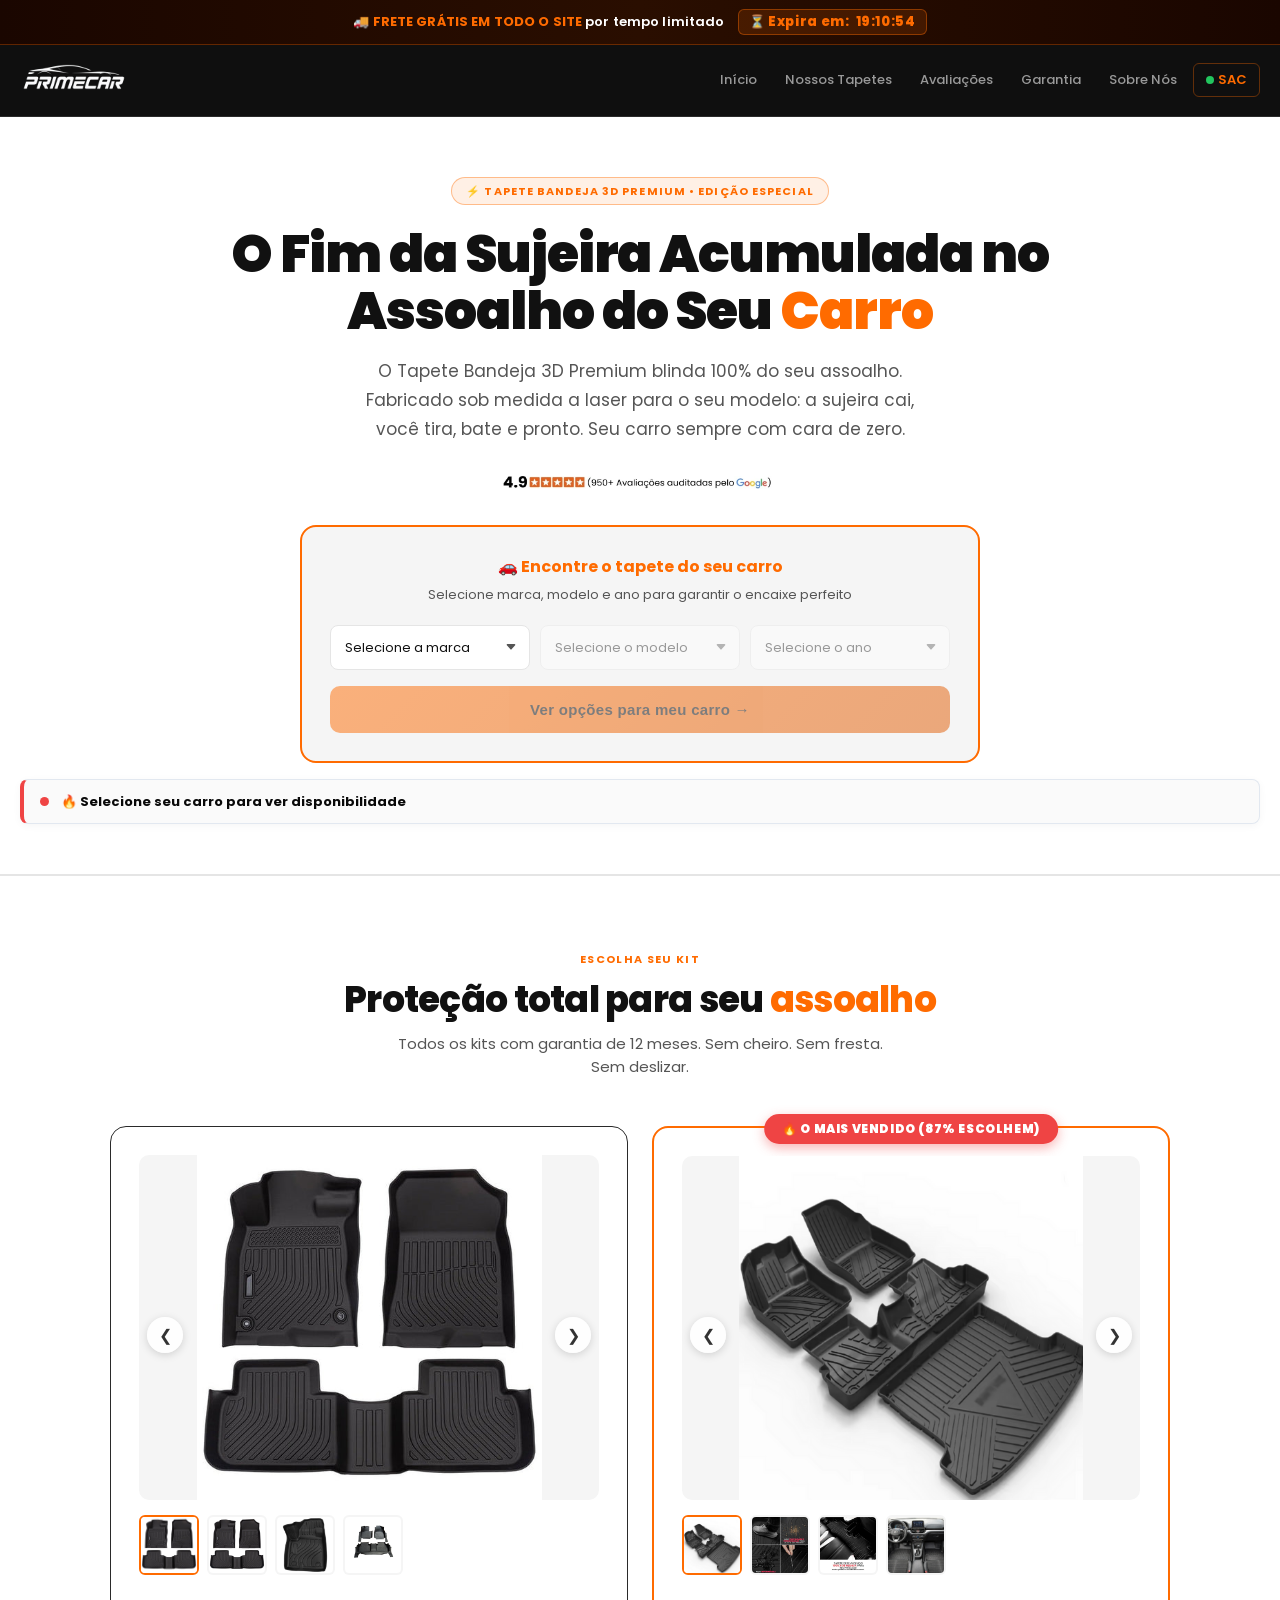
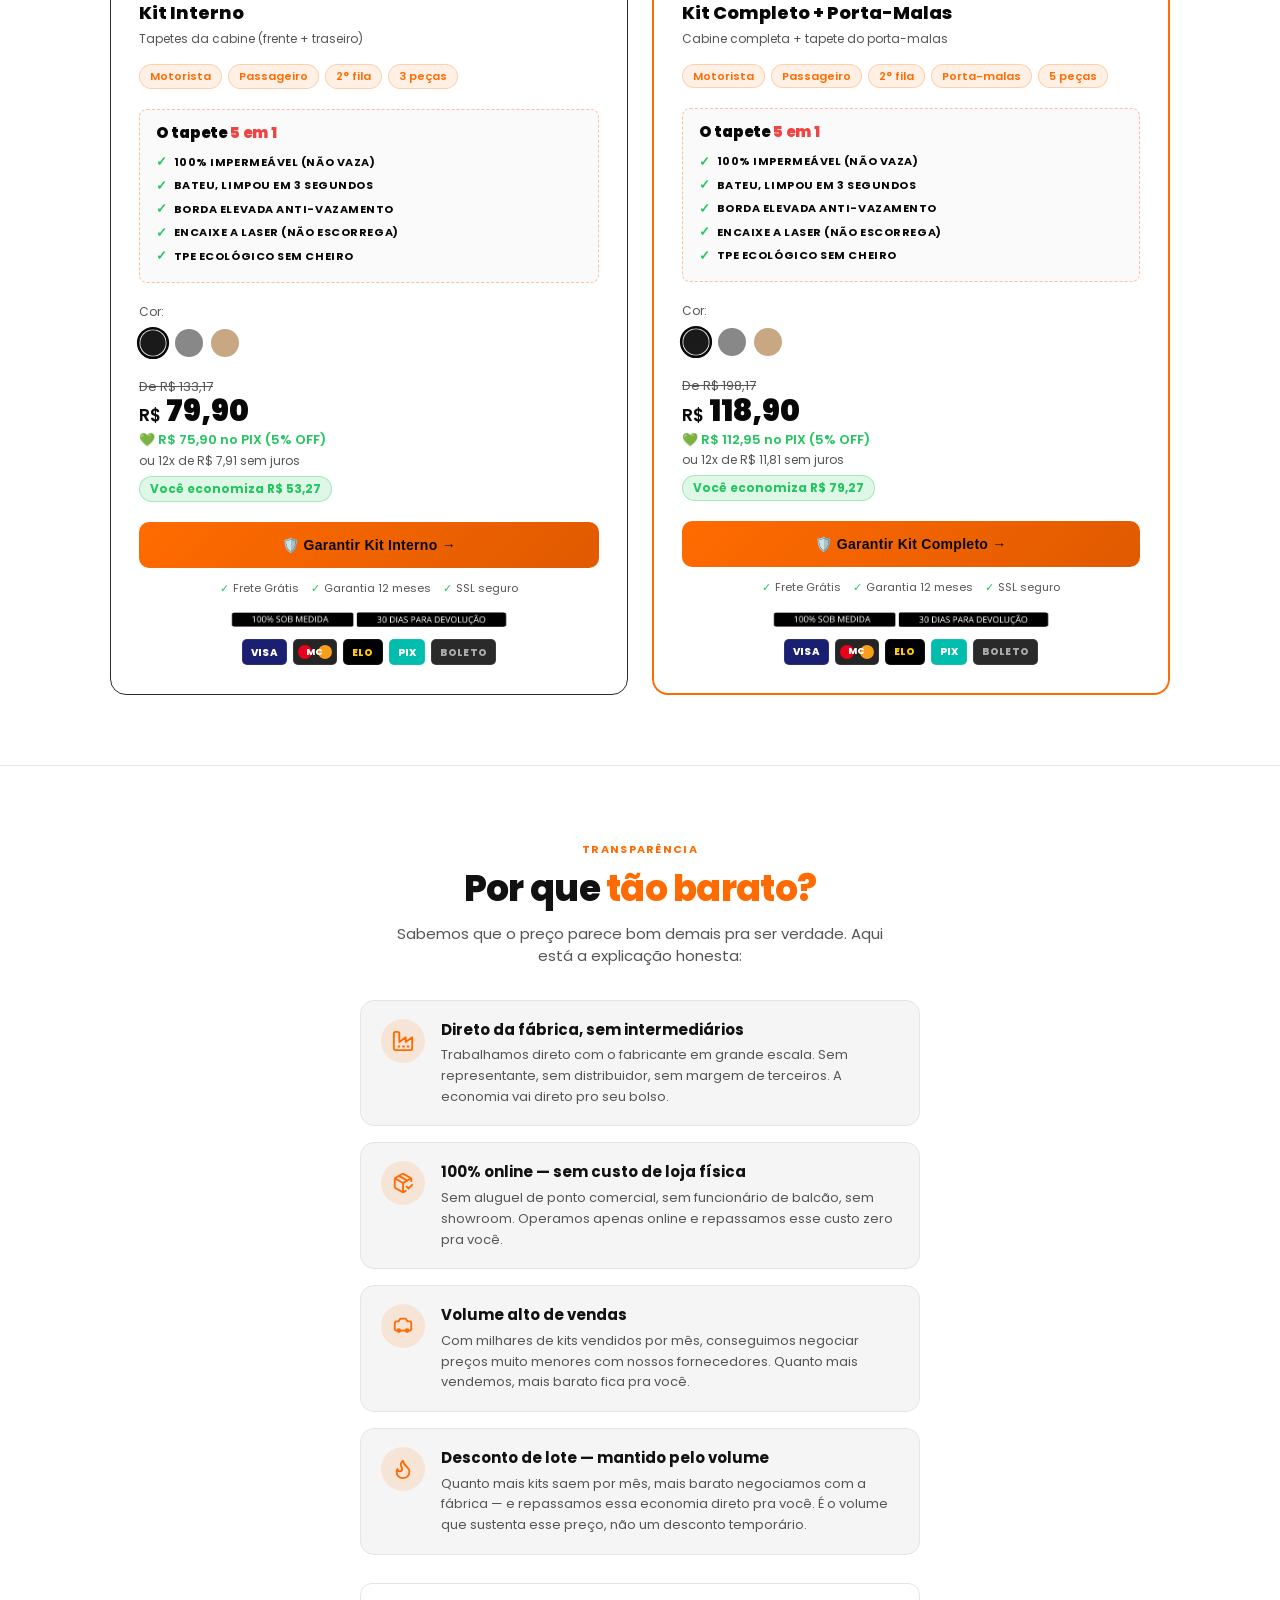
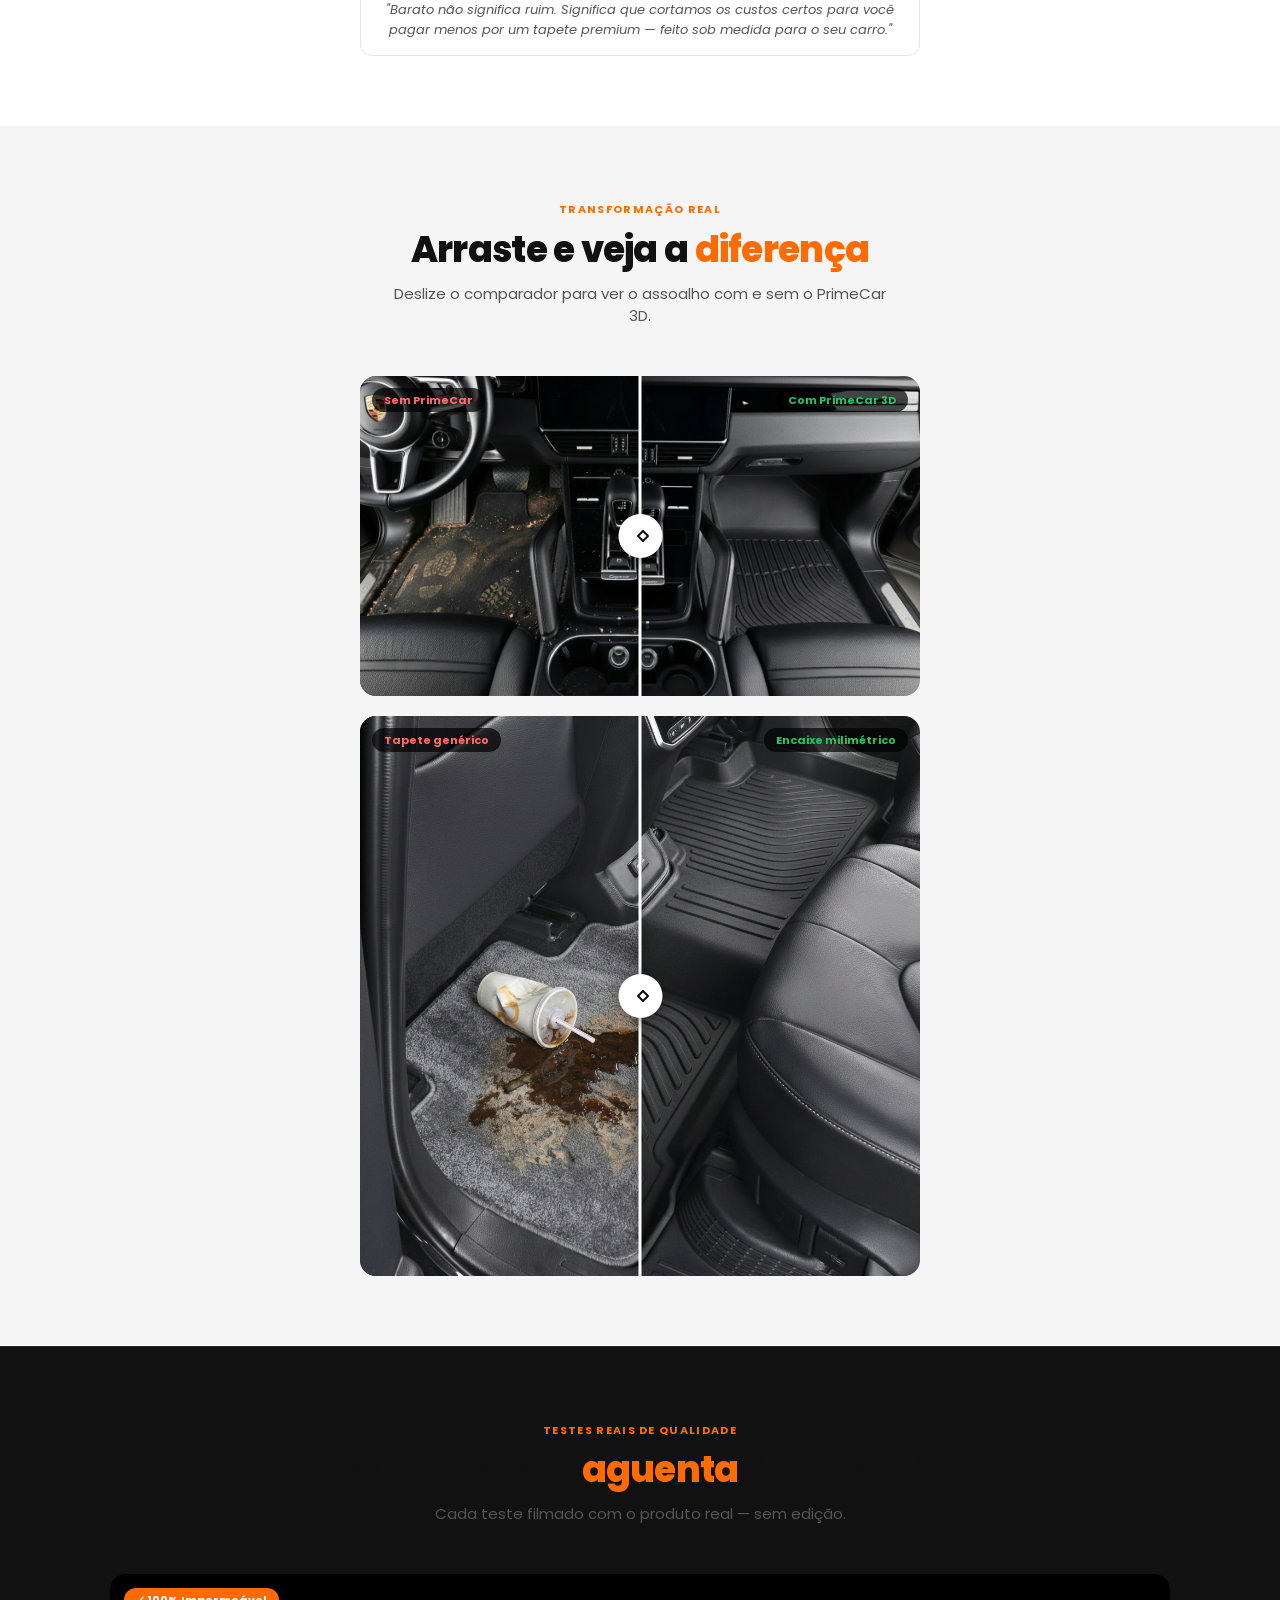
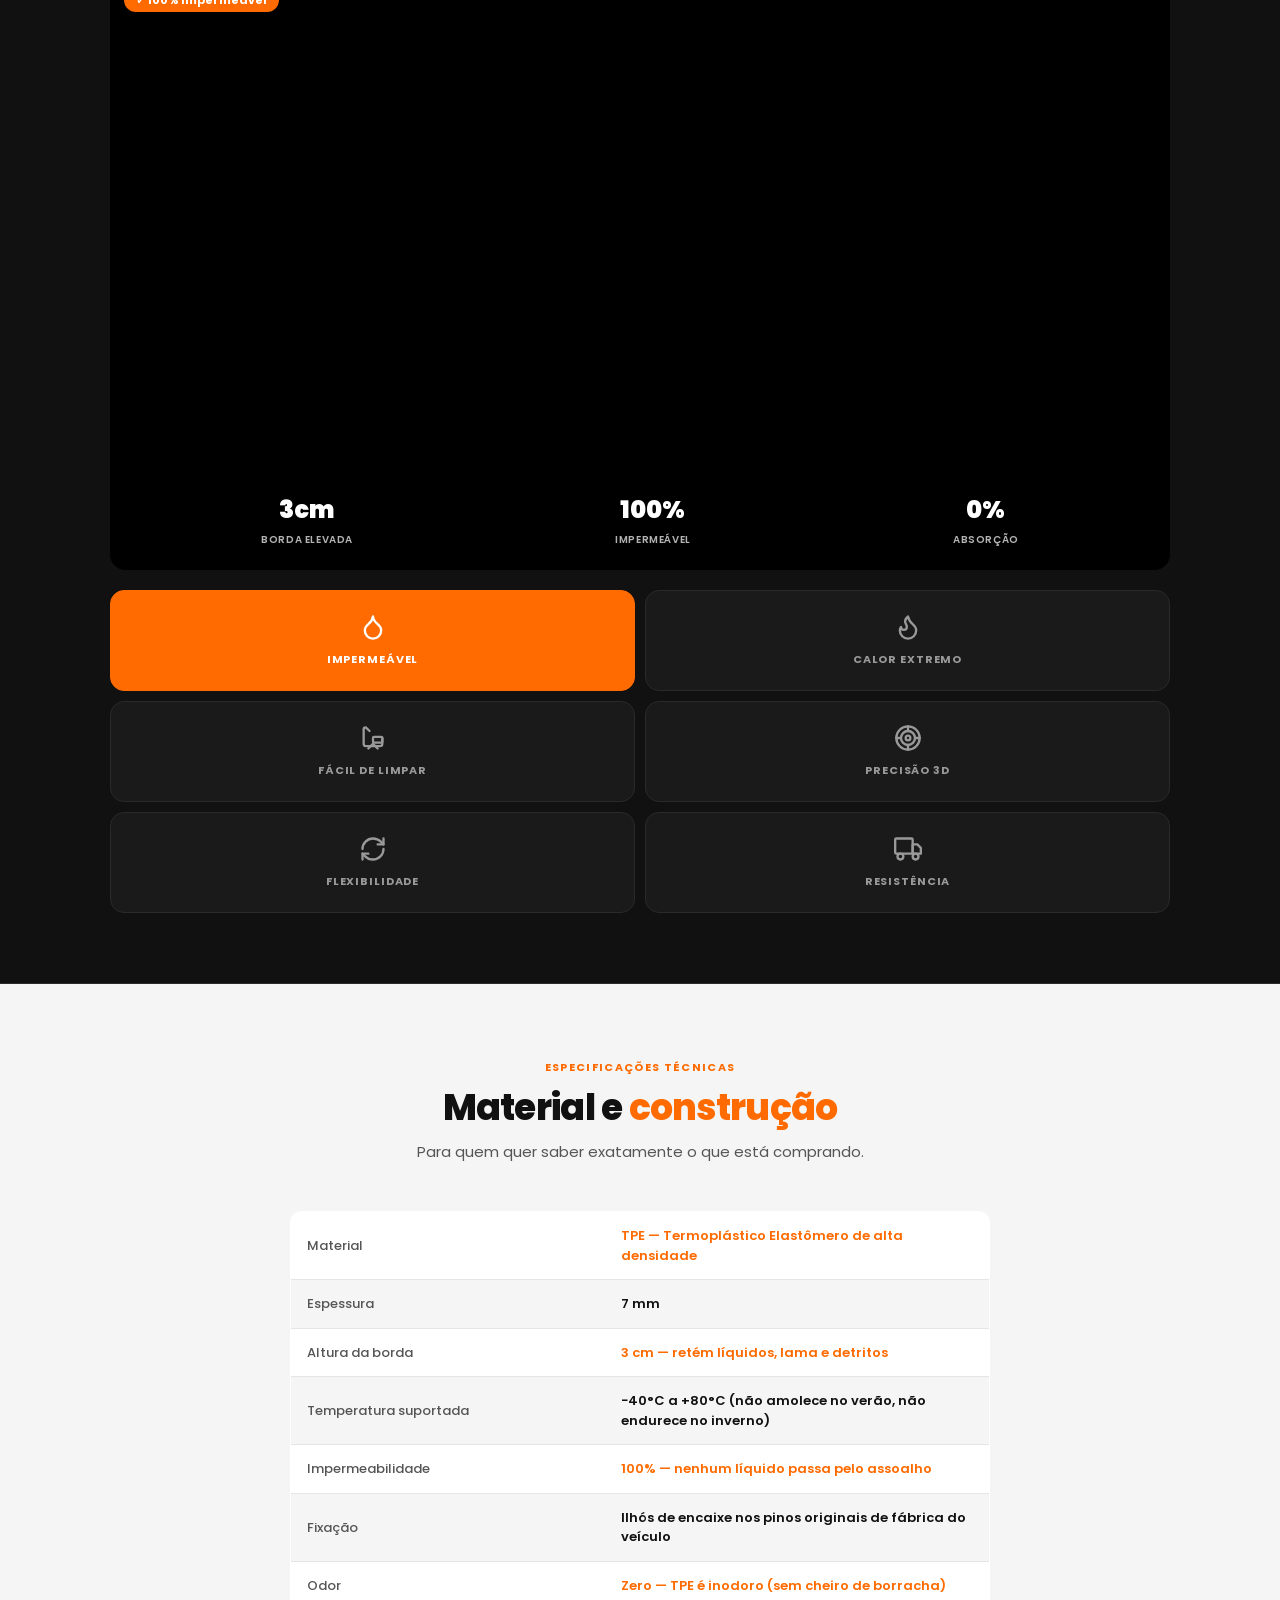
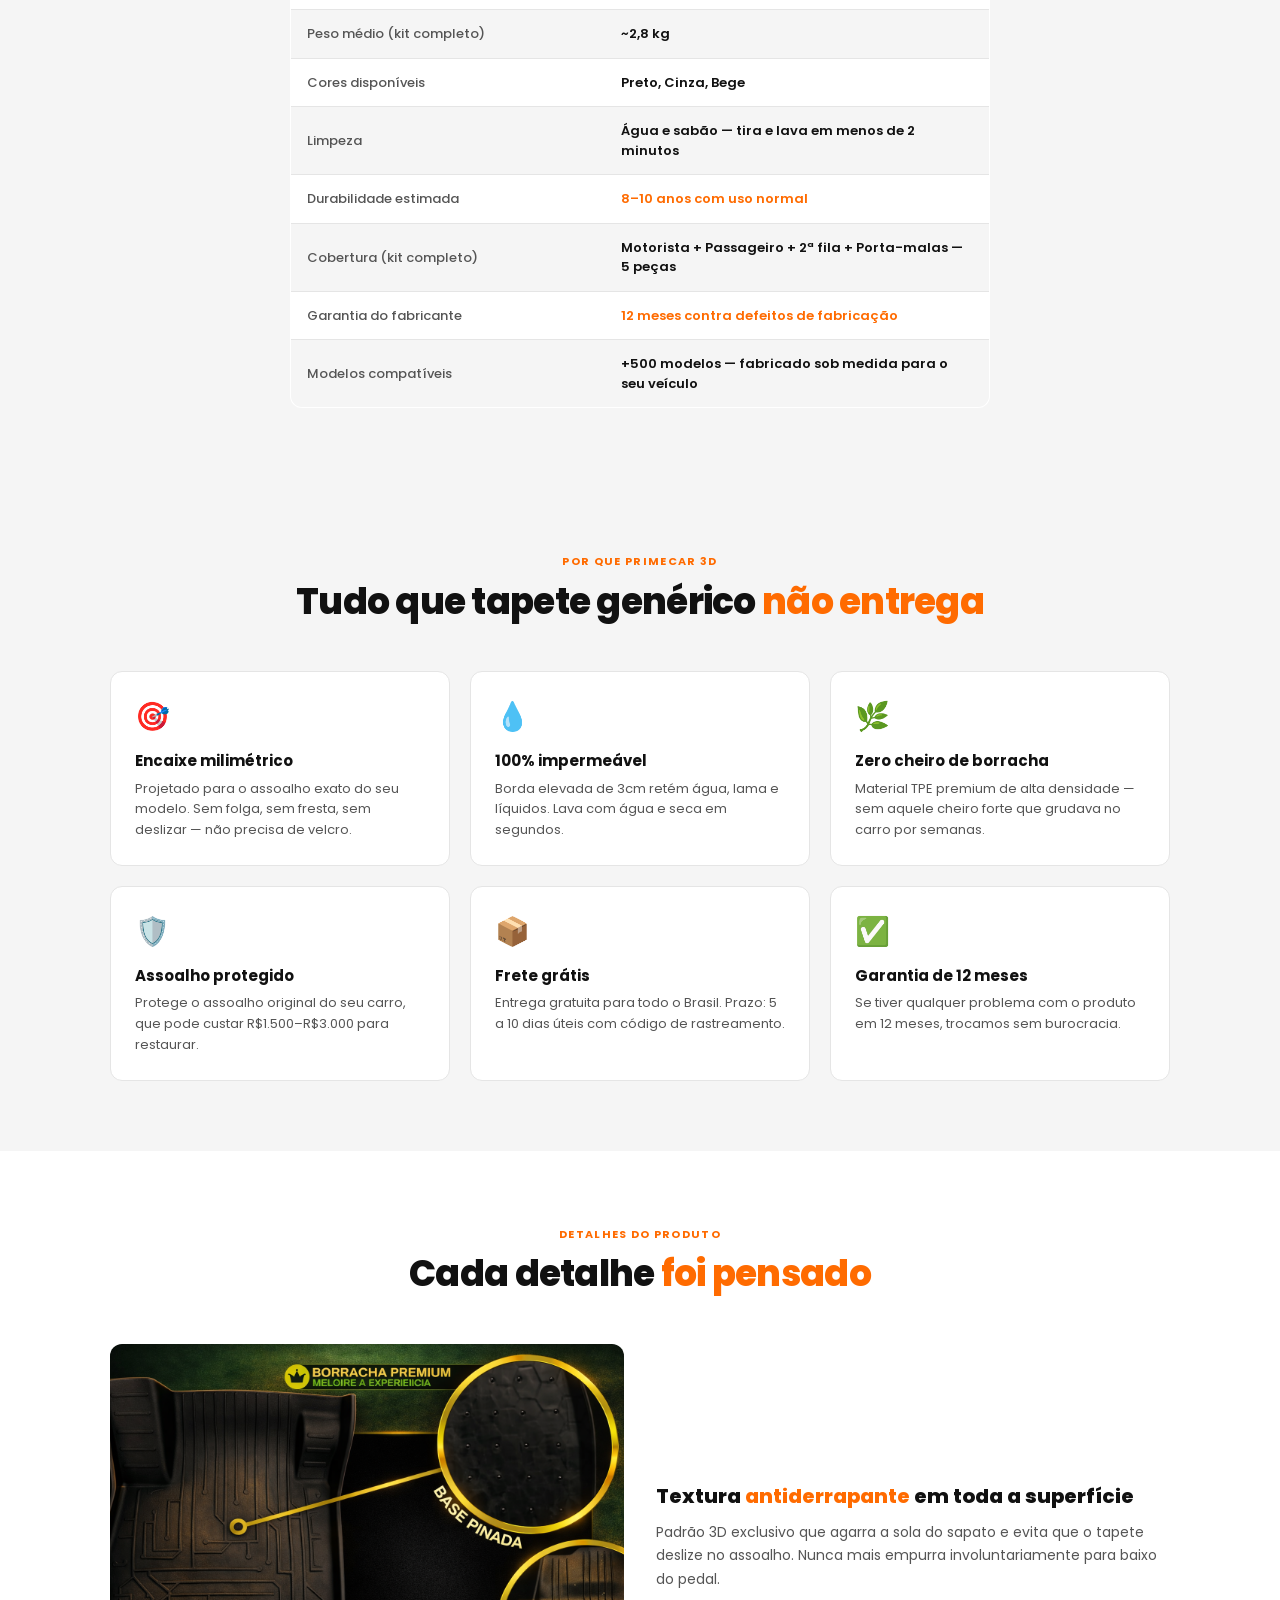
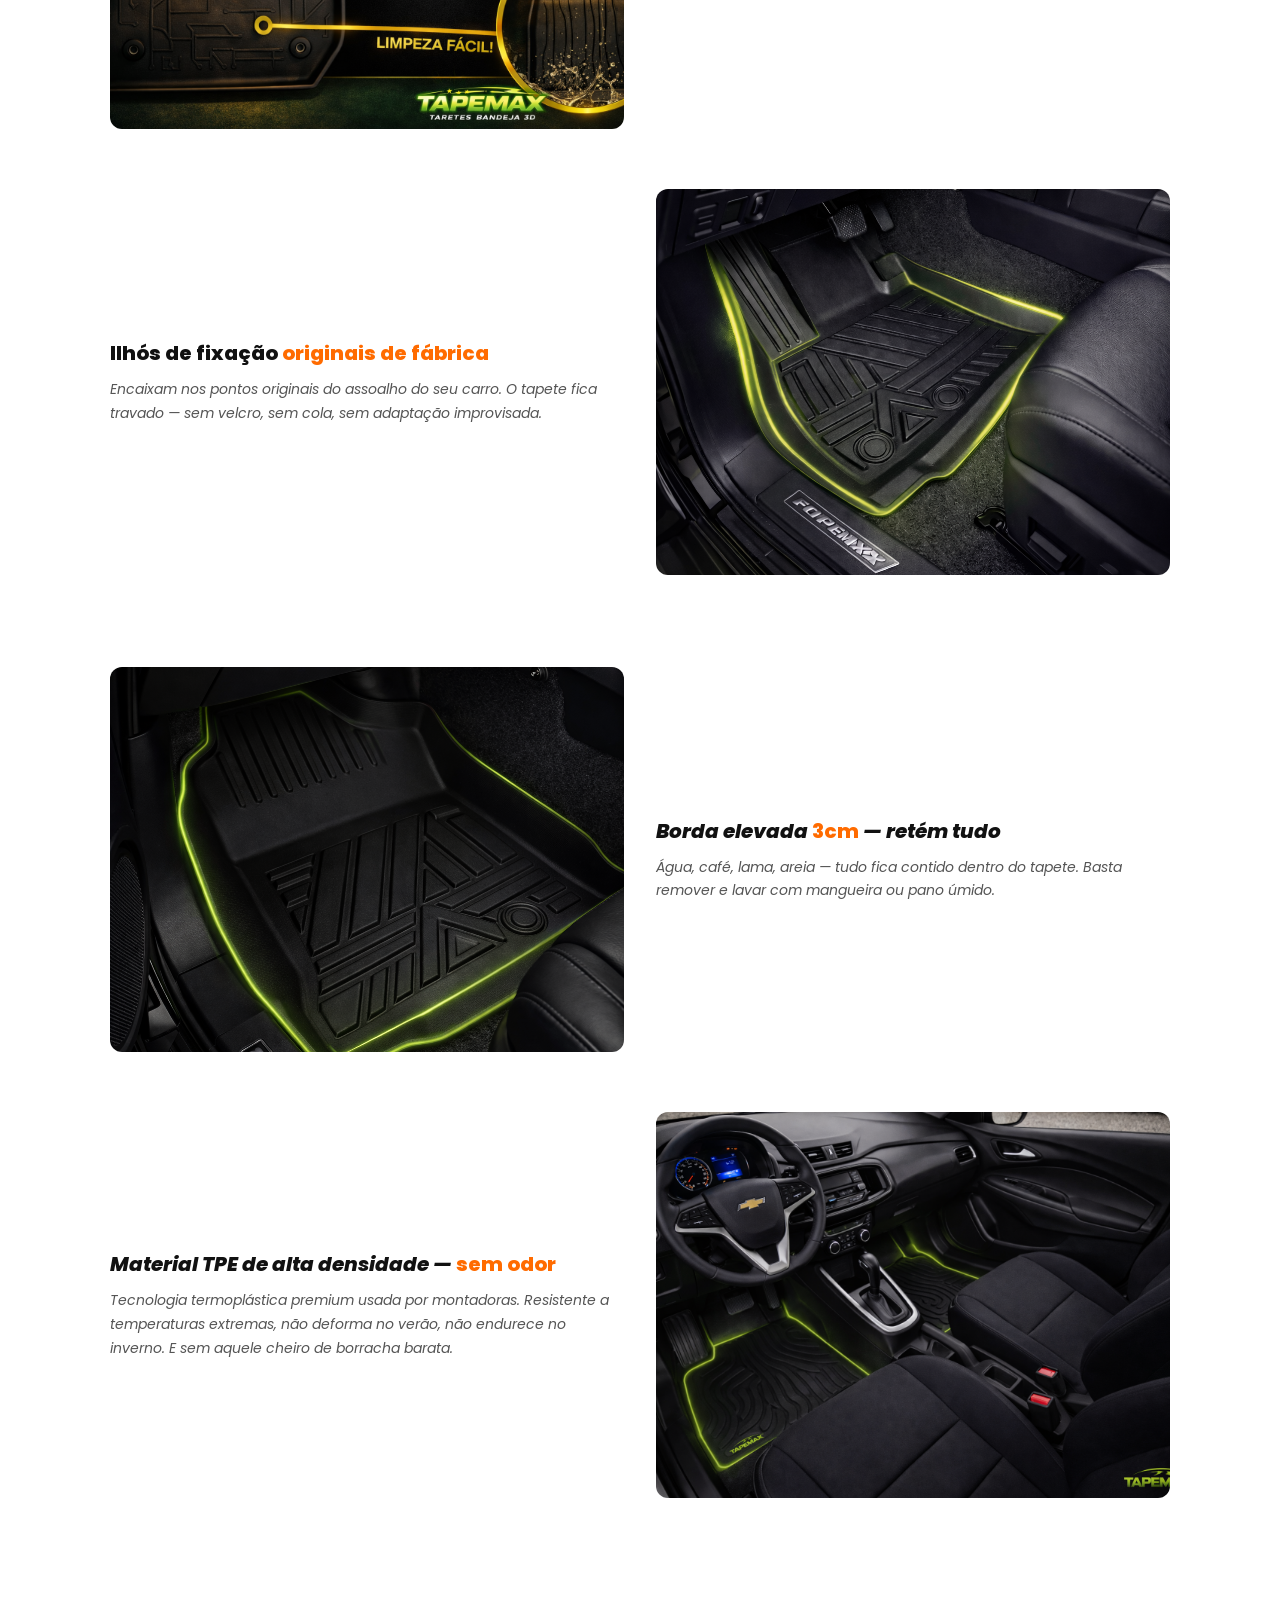
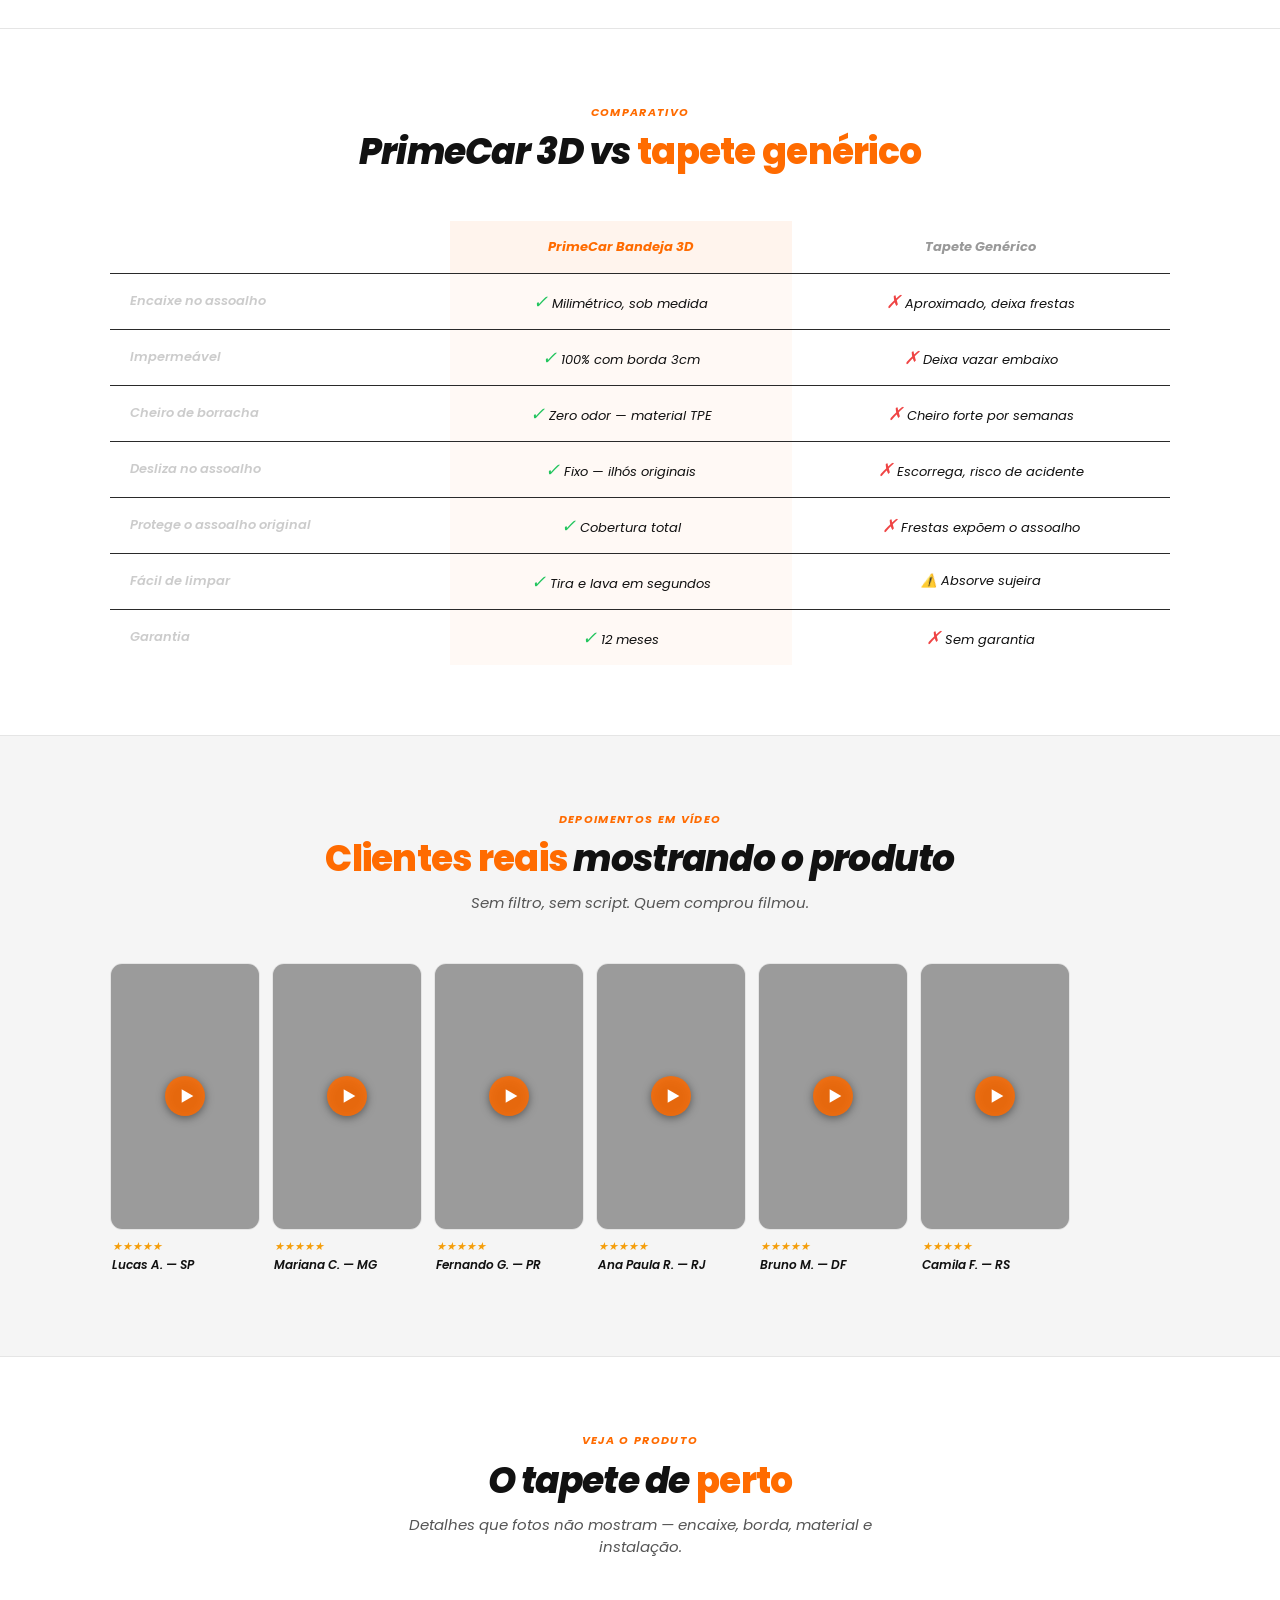
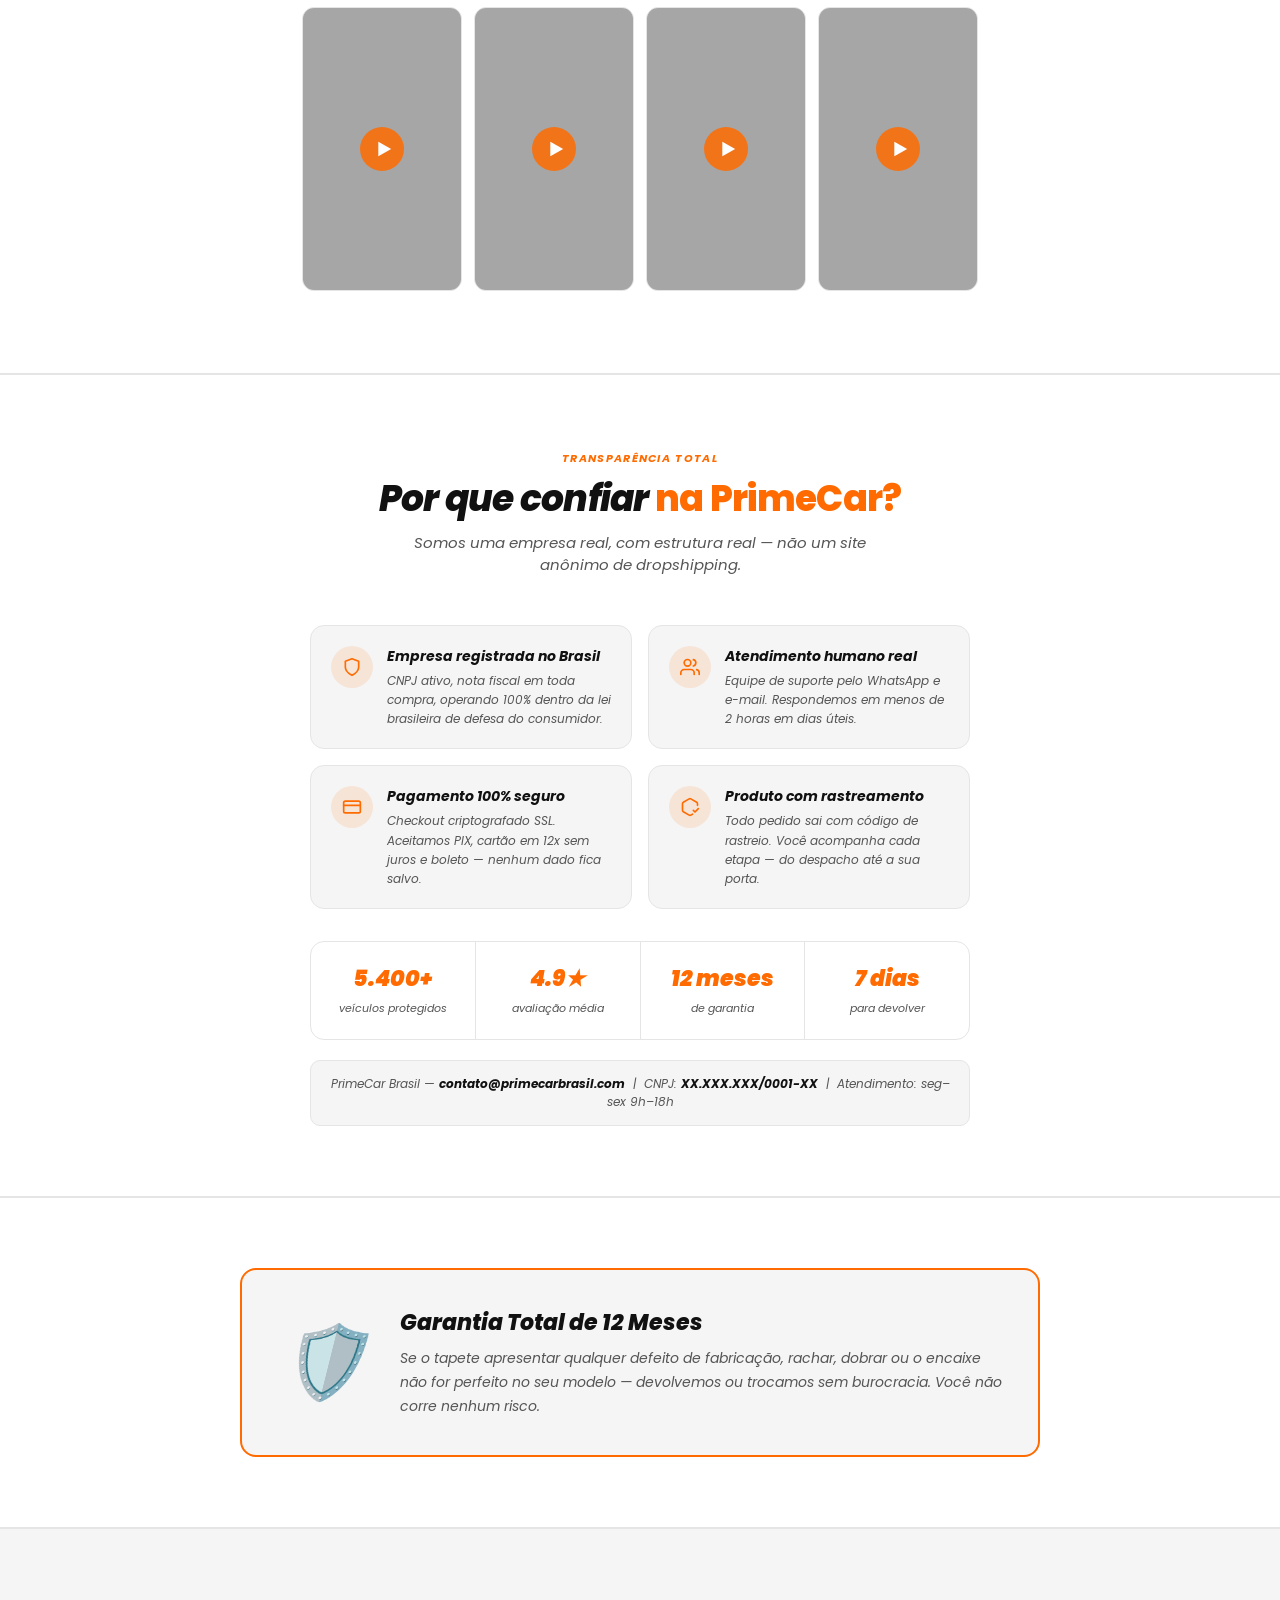
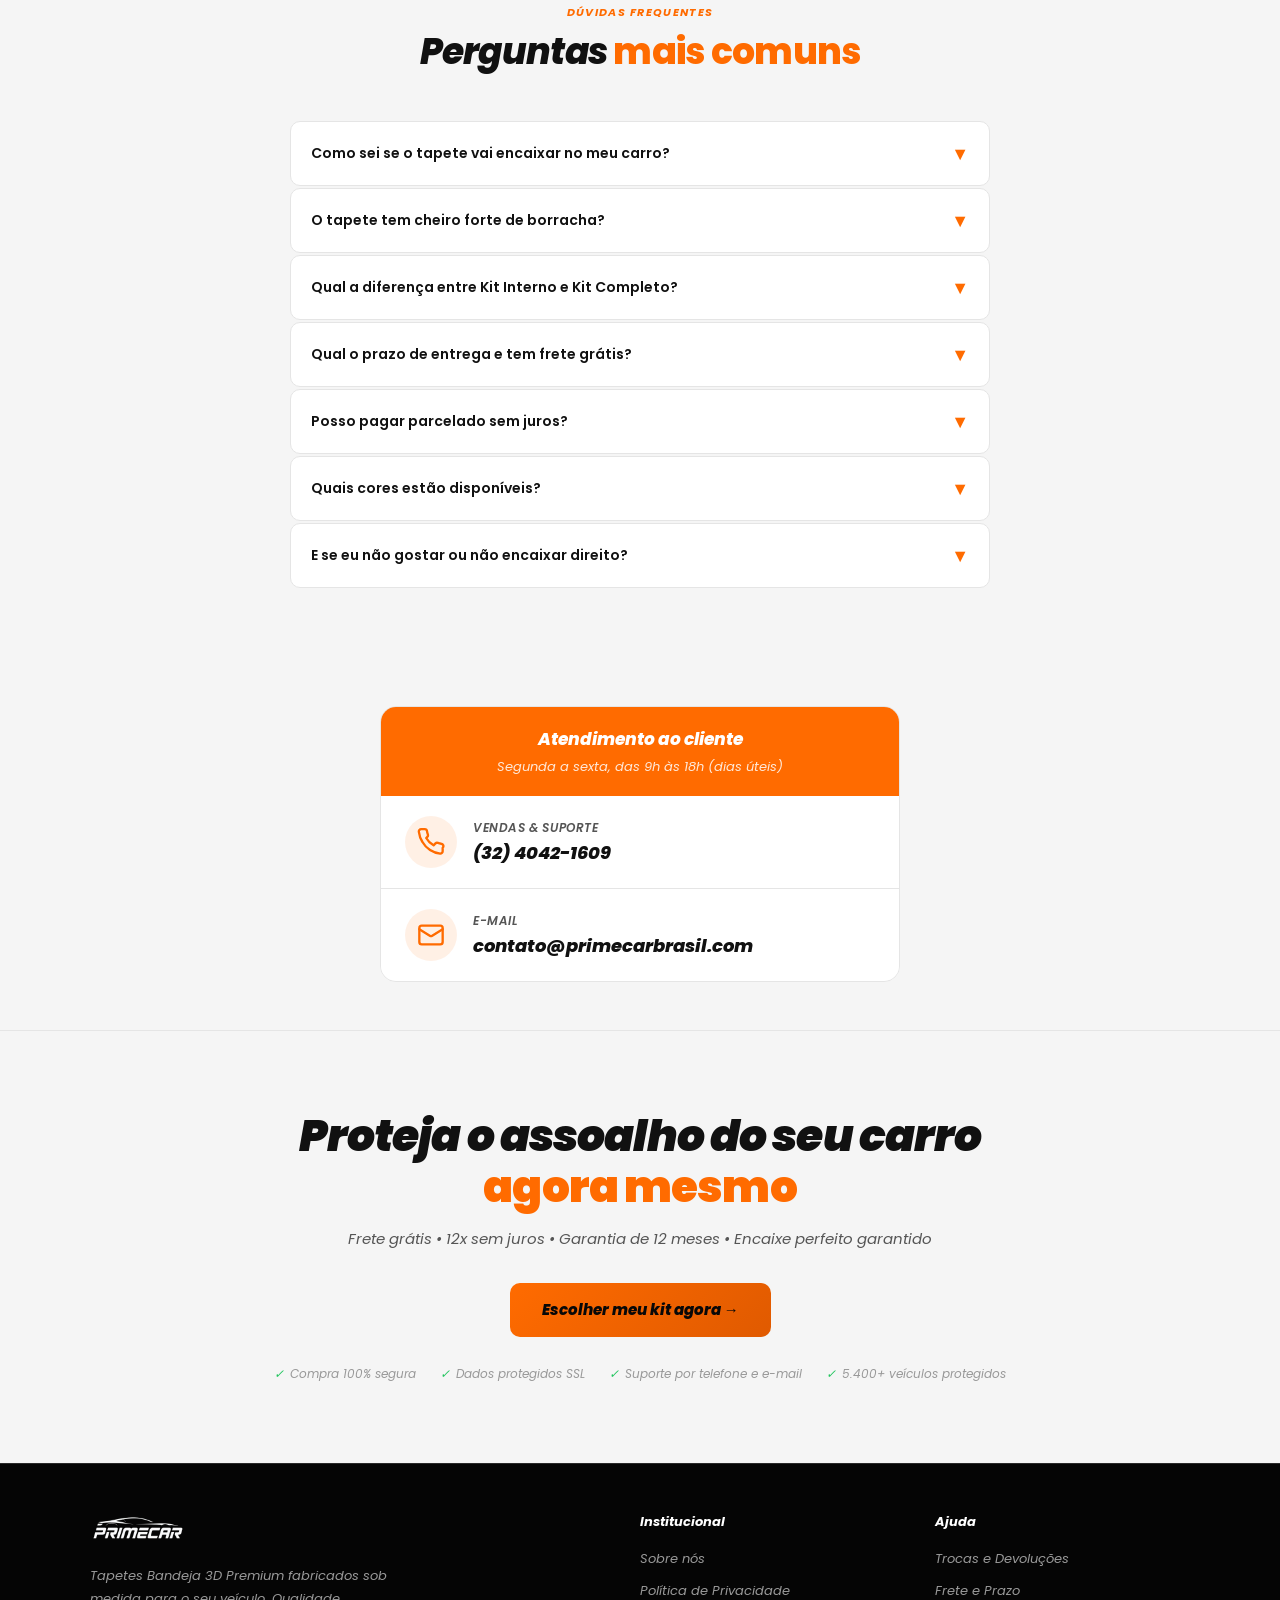
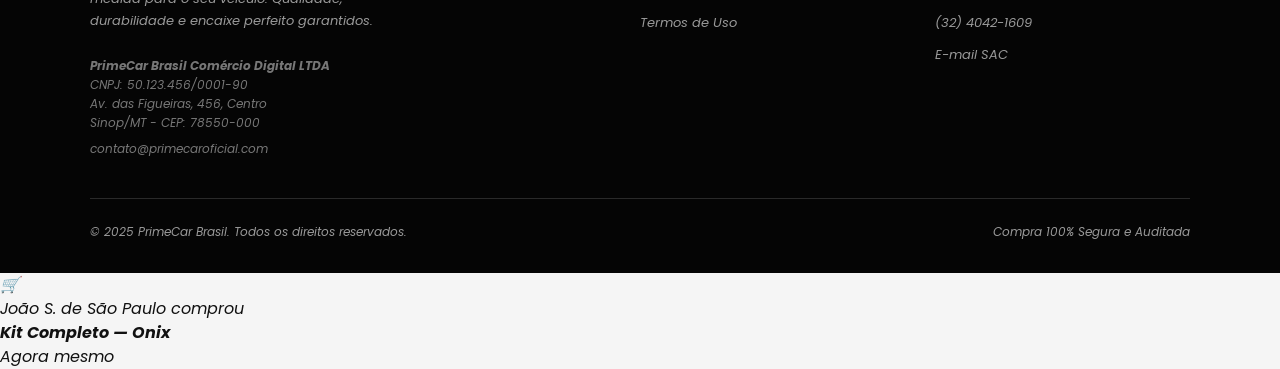
==== commit 88b0f034: "commit 5" ====
--- a/index.html
+++ b/index.html
@@ -1537,7 +1537,45 @@
       flex: 1.5; background: var(--orange); color: #111; border: none;
       padding: 14px; border-radius: 10px; font-weight: 800; font-size: 15px; cursor: pointer;
       box-shadow: 0 4px 12px rgba(255,107,0,0.3);
-    }
+    /* SALES TOAST */
+    .sales-toast {
+      position: fixed;
+      bottom: -100px;
+      left: 20px;
+      background: var(--light-card);
+      border: 1px solid var(--light-border);
+      box-shadow: 0 10px 30px rgba(0,0,0,0.1);
+      border-radius: 12px;
+      display: flex;
+      align-items: center;
+      gap: 12px;
+      padding: 12px 16px;
+      z-index: 9999;
+      width: calc(100% - 40px);
+      max-width: 320px;
+      transition: bottom 0.5s cubic-bezier(0.68, -0.55, 0.265, 1.55), opacity 0.5s;
+      opacity: 0;
+      pointer-events: none;
+    }
+    .sales-toast.show {
+      bottom: 20px;
+      opacity: 1;
+    }
+    @media(max-width: 768px) {
+      .sales-toast { left: 50%; transform: translateX(-50%); max-width: 90%; }
+      .sales-toast.show { bottom: 85px; } /* Acima do botão mobile CTA */
+    }
+    .toast-icon { 
+      width: 40px; height: 40px; 
+      border-radius: 50%; 
+      background: rgba(34,197,94,0.15); 
+      color: var(--green); 
+      display: flex; align-items: center; justify-content: center; 
+      font-size: 20px; flex-shrink: 0; 
+    }
+    .toast-text { font-size: 13px; color: var(--light-text); line-height: 1.4; }
+    .toast-text strong { font-weight: 700; color: var(--light-text); }
+    .t-time { font-size: 11px; color: var(--light-muted); margin-top: 2px; }
   </style>
 </head>
 <body>
@@ -1579,8 +1617,8 @@
 <!-- HERO -->
 <section id="inicio" class="hero">
   <div class="hero-badge">⚡ Tapete Bandeja 3D Premium • Edição Especial</div>
-  <h1>Seu carro merece um tapete<br>feito <em>milímetro a milímetro</em><br>para ele</h1>
-  <p class="hero-sub">Chega de tapete genérico que desliza, cheira borracha e deixa fresta. O PrimeCar 3D encaixa como peça original — impermeável, inodoro e protege o assoalho que vale milhares.</p>
+  <h1>O Fim da Sujeira Acumulada no<br>Assoalho do Seu <em>Carro</em></h1>
+  <p class="hero-sub">O Tapete Bandeja 3D Premium blinda 100% do seu assoalho. Fabricado sob medida a laser para o seu modelo: a sujeira cai, você tira, bate e pronto. Seu carro sempre com cara de zero.</p>
   <div class="hero-stars">
     <img src="assets/googlereviews.webp" alt="4.9 Estrelas (950+ Avaliações auditadas pelo Google)" class="hero-google-review">
   </div>
@@ -1651,11 +1689,11 @@
         <div class="kit-5in1-box">
           <div class="kit-5in1-title">O tapete <span>5 em 1</span></div>
           <ul class="kit-5in1-list">
-            <li><span class="check">✓</span> IMPERMEÁVEL</li>
-            <li><span class="check">✓</span> FÁCIL DE LIMPAR</li>
-            <li><span class="check">✓</span> ALTA DURABILIDADE</li>
-            <li><span class="check">✓</span> ENCAIXE SOB MEDIDA</li>
-            <li><span class="check">✓</span> VISUAL PREMIUM</li>
+            <li><span class="check">✓</span> 100% IMPERMEÁVEL (NÃO VAZA)</li>
+            <li><span class="check">✓</span> BATEU, LIMPOU EM 3 SEGUNDOS</li>
+            <li><span class="check">✓</span> BORDA ELEVADA ANTI-VAZAMENTO</li>
+            <li><span class="check">✓</span> ENCAIXE A LASER (NÃO ESCORREGA)</li>
+            <li><span class="check">✓</span> TPE ECOLÓGICO SEM CHEIRO</li>
           </ul>
         </div>
         <div class="color-label">Cor:</div>
@@ -1720,11 +1758,11 @@
         <div class="kit-5in1-box">
           <div class="kit-5in1-title">O tapete <span>5 em 1</span></div>
           <ul class="kit-5in1-list">
-            <li><span class="check">✓</span> IMPERMEÁVEL</li>
-            <li><span class="check">✓</span> FÁCIL DE LIMPAR</li>
-            <li><span class="check">✓</span> ALTA DURABILIDADE</li>
-            <li><span class="check">✓</span> ENCAIXE SOB MEDIDA</li>
-            <li><span class="check">✓</span> VISUAL PREMIUM</li>
+            <li><span class="check">✓</span> 100% IMPERMEÁVEL (NÃO VAZA)</li>
+            <li><span class="check">✓</span> BATEU, LIMPOU EM 3 SEGUNDOS</li>
+            <li><span class="check">✓</span> BORDA ELEVADA ANTI-VAZAMENTO</li>
+            <li><span class="check">✓</span> ENCAIXE A LASER (NÃO ESCORREGA)</li>
+            <li><span class="check">✓</span> TPE ECOLÓGICO SEM CHEIRO</li>
           </ul>
         </div>
         <div class="color-label">Cor:</div>
@@ -2574,6 +2612,15 @@
   </div>
 </footer>
 
+<!-- SALES TOAST -->
+<div id="sales-toast" class="sales-toast">
+  <div class="toast-icon">🛒</div>
+  <div class="toast-text">
+    <span id="toast-message">João S. de São Paulo comprou<br><strong>Kit Completo — Onix</strong></span>
+    <div class="t-time" id="toast-time">Agora mesmo</div>
+  </div>
+</div>
+
 <!-- CONFIRMATION MODAL -->
 <div id="checkout-modal" class="modal-overlay">
   <div class="modal-content">
@@ -3055,6 +3102,40 @@
   <video id="modal-video" controls autoplay playsinline></video>
 </div>
 
+<script>
+  /* SALES TOAST SYSTEM */
+  const toastNames = ['Marcos P.', 'Lucas S.', 'Carlos M.', 'Roberto F.', 'Felipe T.', 'Rafael C.', 'Matheus B.', 'José A.', 'Ricardo V.', 'Patricia S.', 'Juliana T.', 'Camila R.', 'Fernando D.'];
+  const toastCities = ['São Paulo, SP', 'Rio de Janeiro, RJ', 'Belo Horizonte, MG', 'Curitiba, PR', 'Brasília, DF', 'Campinas, SP', 'Goiânia, GO', 'Porto Alegre, RS', 'Salvador, BA', 'Manaus, AM', 'Recife, PE'];
+  const toastProducts = ['Kit Completo — Corolla', 'Kit Interno — Kwid', 'Kit Completo — Compass', 'Kit Interno — Civic', 'Kit Completo — Onix', 'Kit Interno — Polo', 'Kit Completo — Hilux', 'Kit Interno — Argo', 'Kit Completo — Fastback'];
+  const toastTimes = ['Agora mesmo', 'Há 2 minutos', 'Há 5 minutos', 'Há 12 minutos'];
+
+  function showSalesToast() {
+    const toast = document.getElementById('sales-toast');
+    if(!toast) return;
+    
+    const randomName = toastNames[Math.floor(Math.random() * toastNames.length)];
+    const randomCity = toastCities[Math.floor(Math.random() * toastCities.length)];
+    const randomProd = toastProducts[Math.floor(Math.random() * toastProducts.length)];
+    const randomTime = toastTimes[Math.floor(Math.random() * toastTimes.length)];
+
+    document.getElementById('toast-message').innerHTML = `<strong>${randomName}</strong> de ${randomCity} comprou<br><strong>${randomProd}</strong>`;
+    document.getElementById('toast-time').innerText = randomTime;
+    
+    toast.classList.add('show');
+    
+    setTimeout(() => {
+      toast.classList.remove('show');
+    }, 5000); // Exibe por 5 segundos
+  }
+
+  // Iniciar após 6 segundos, depois mostrar aleatoriamente a cada 15 a 30 segundos
+  setTimeout(() => {
+    showSalesToast();
+    setInterval(() => {
+      showSalesToast();
+    }, Math.floor(Math.random() * 15000) + 15000);
+  }, 6000);
+</script>
 <script defer src="~flock.js" data-proxy-url="/~api/analytics"></script>
 </body>
 </html>
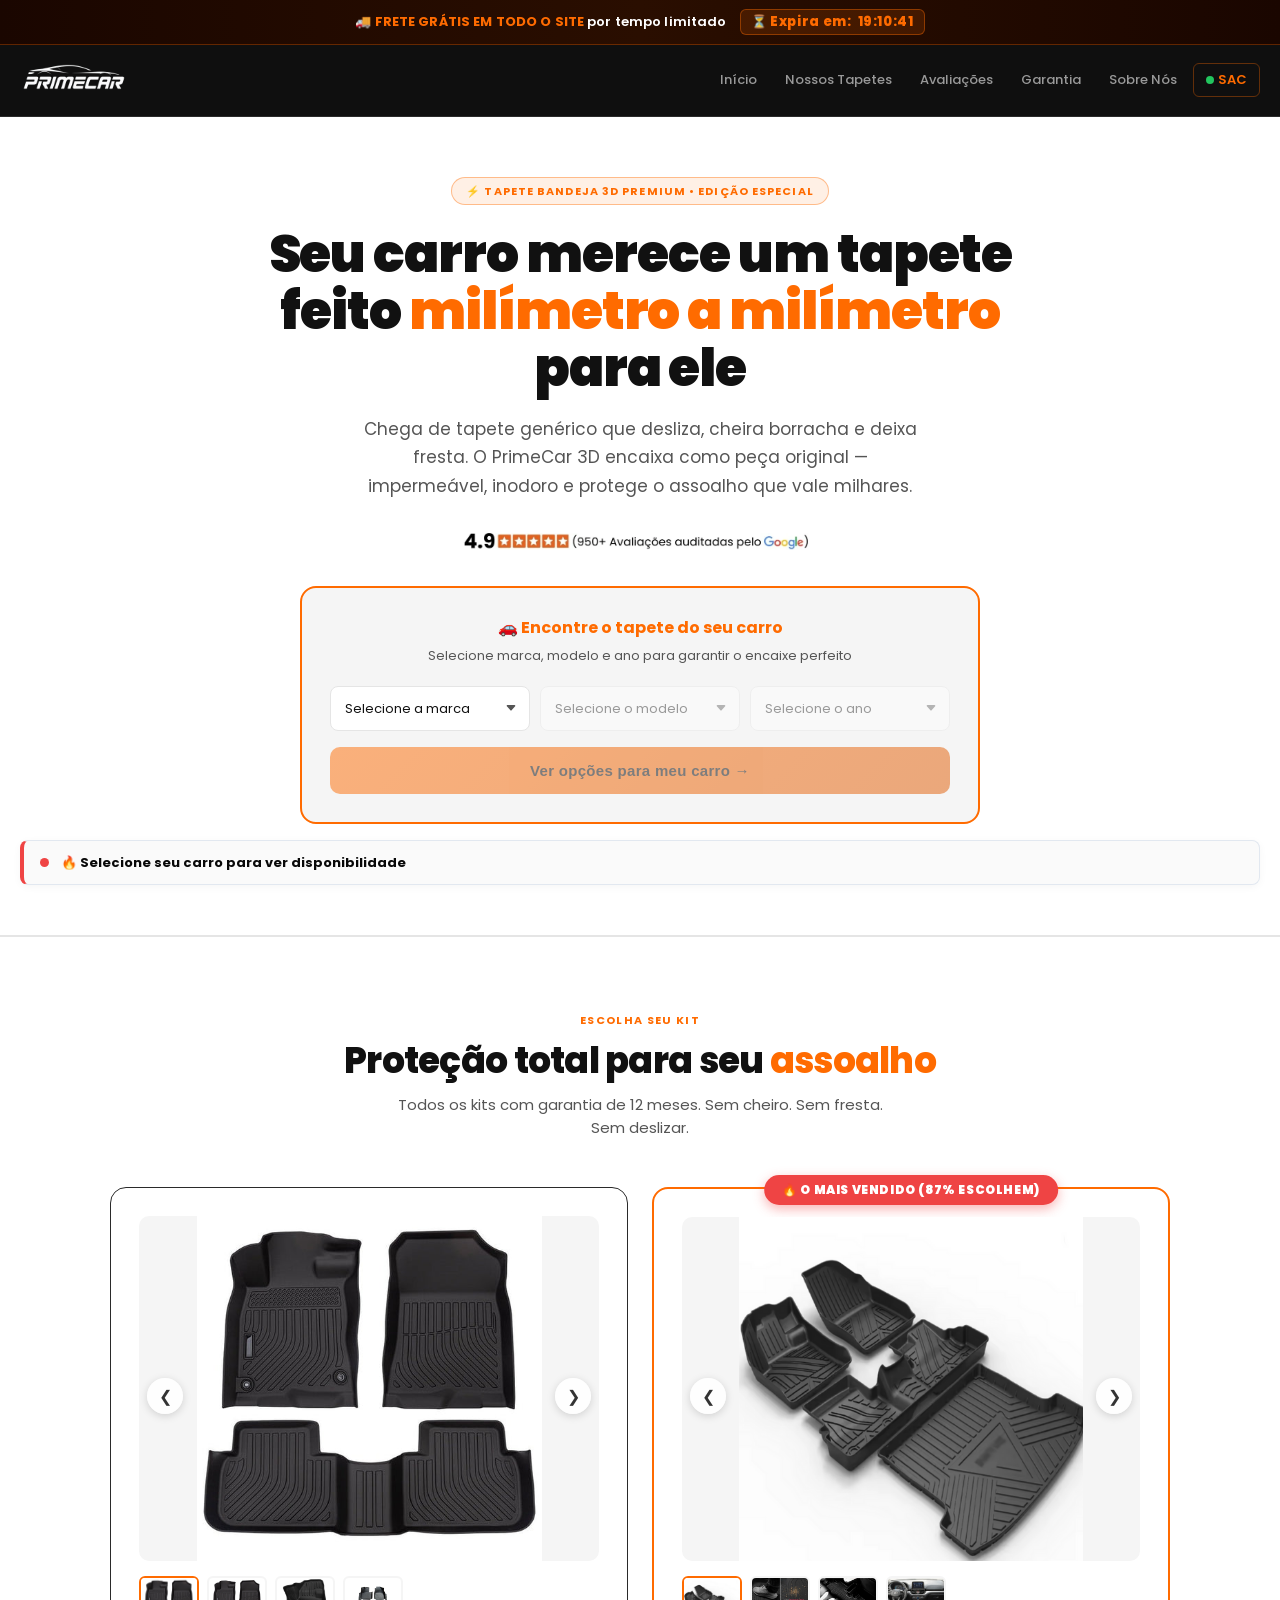
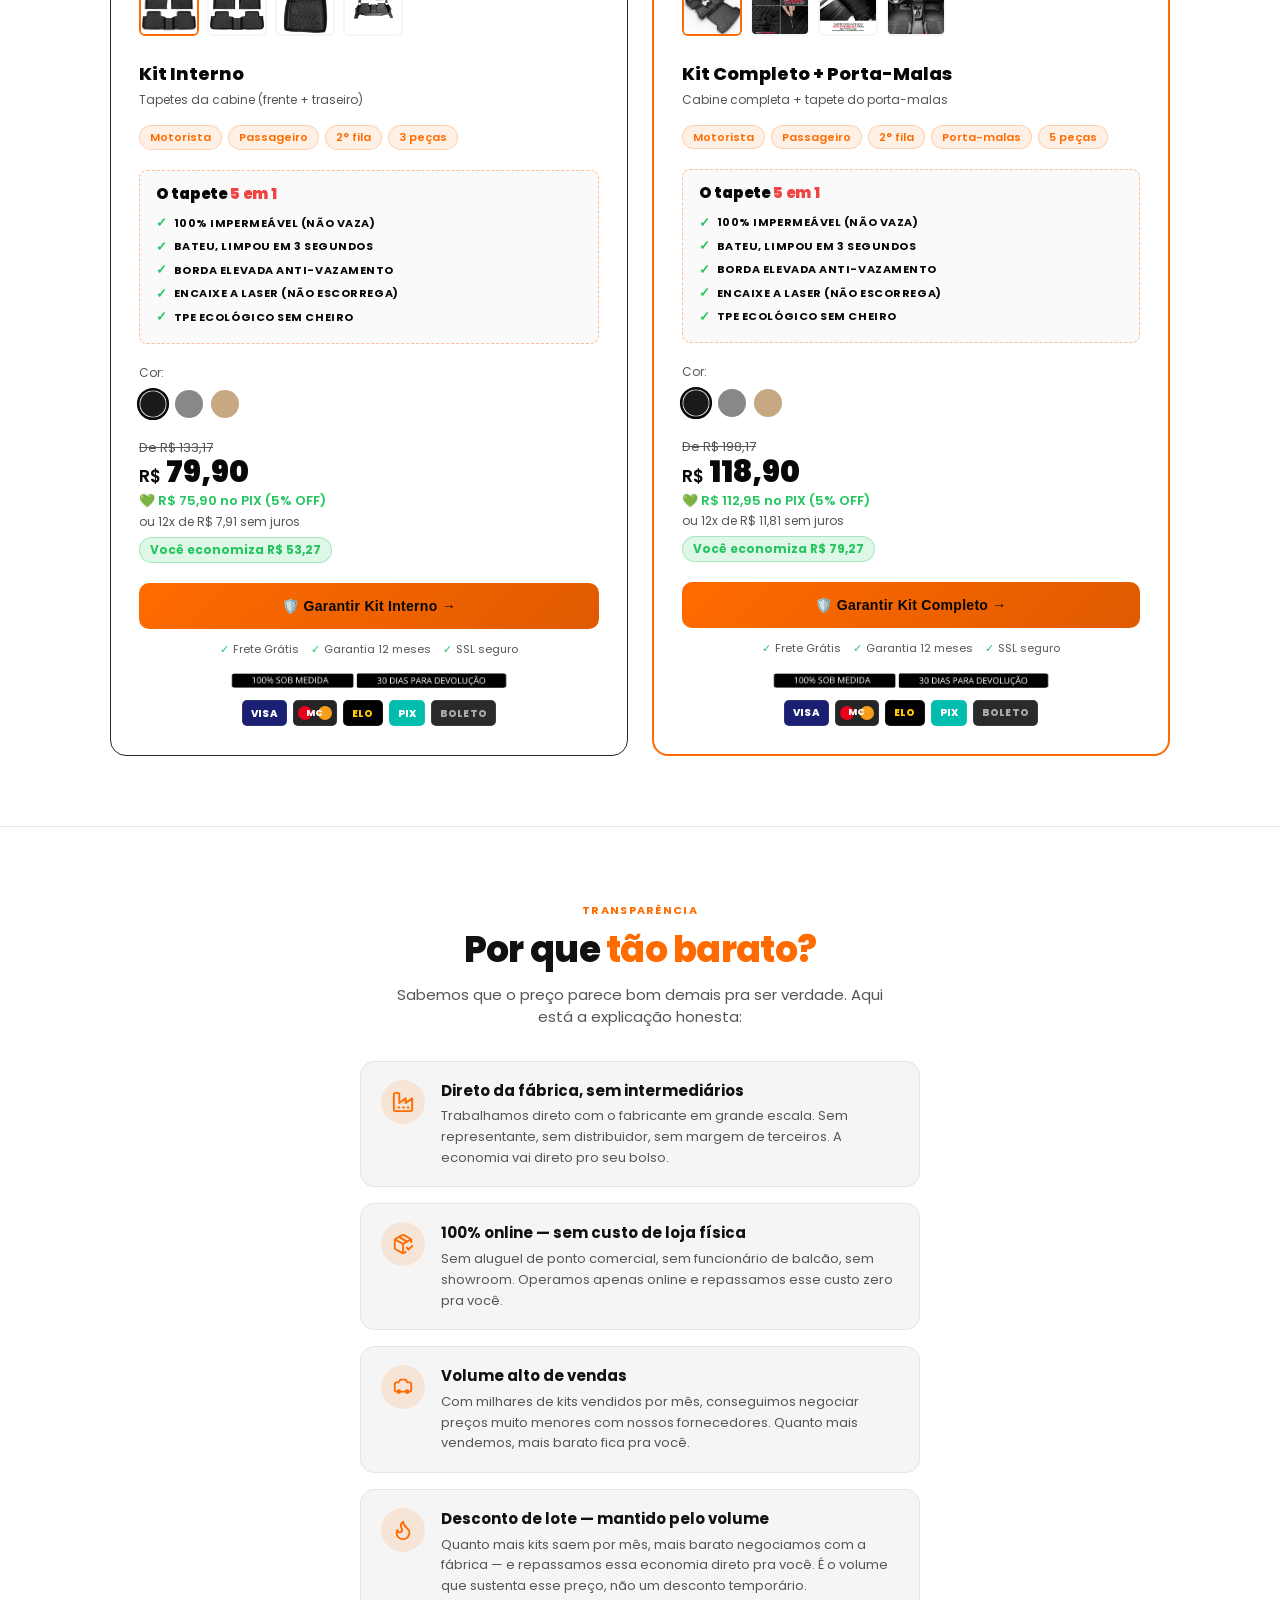
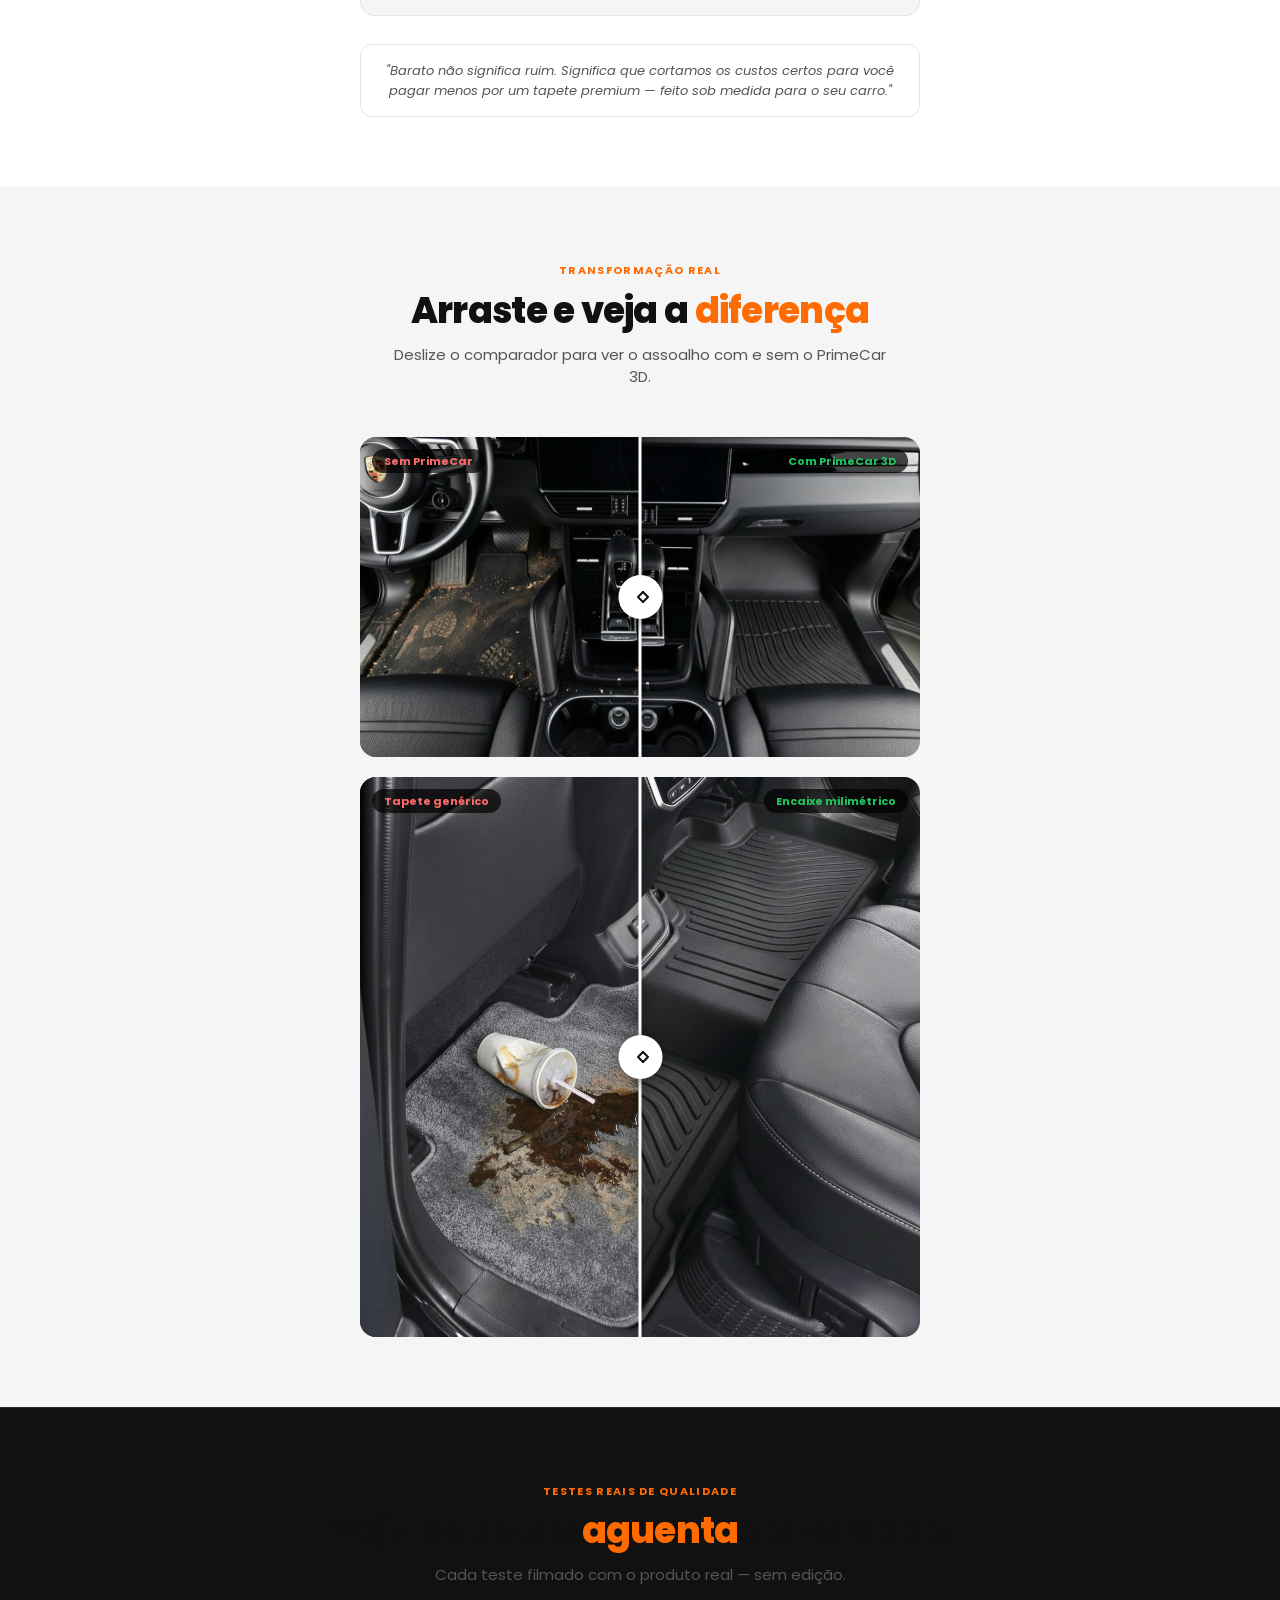
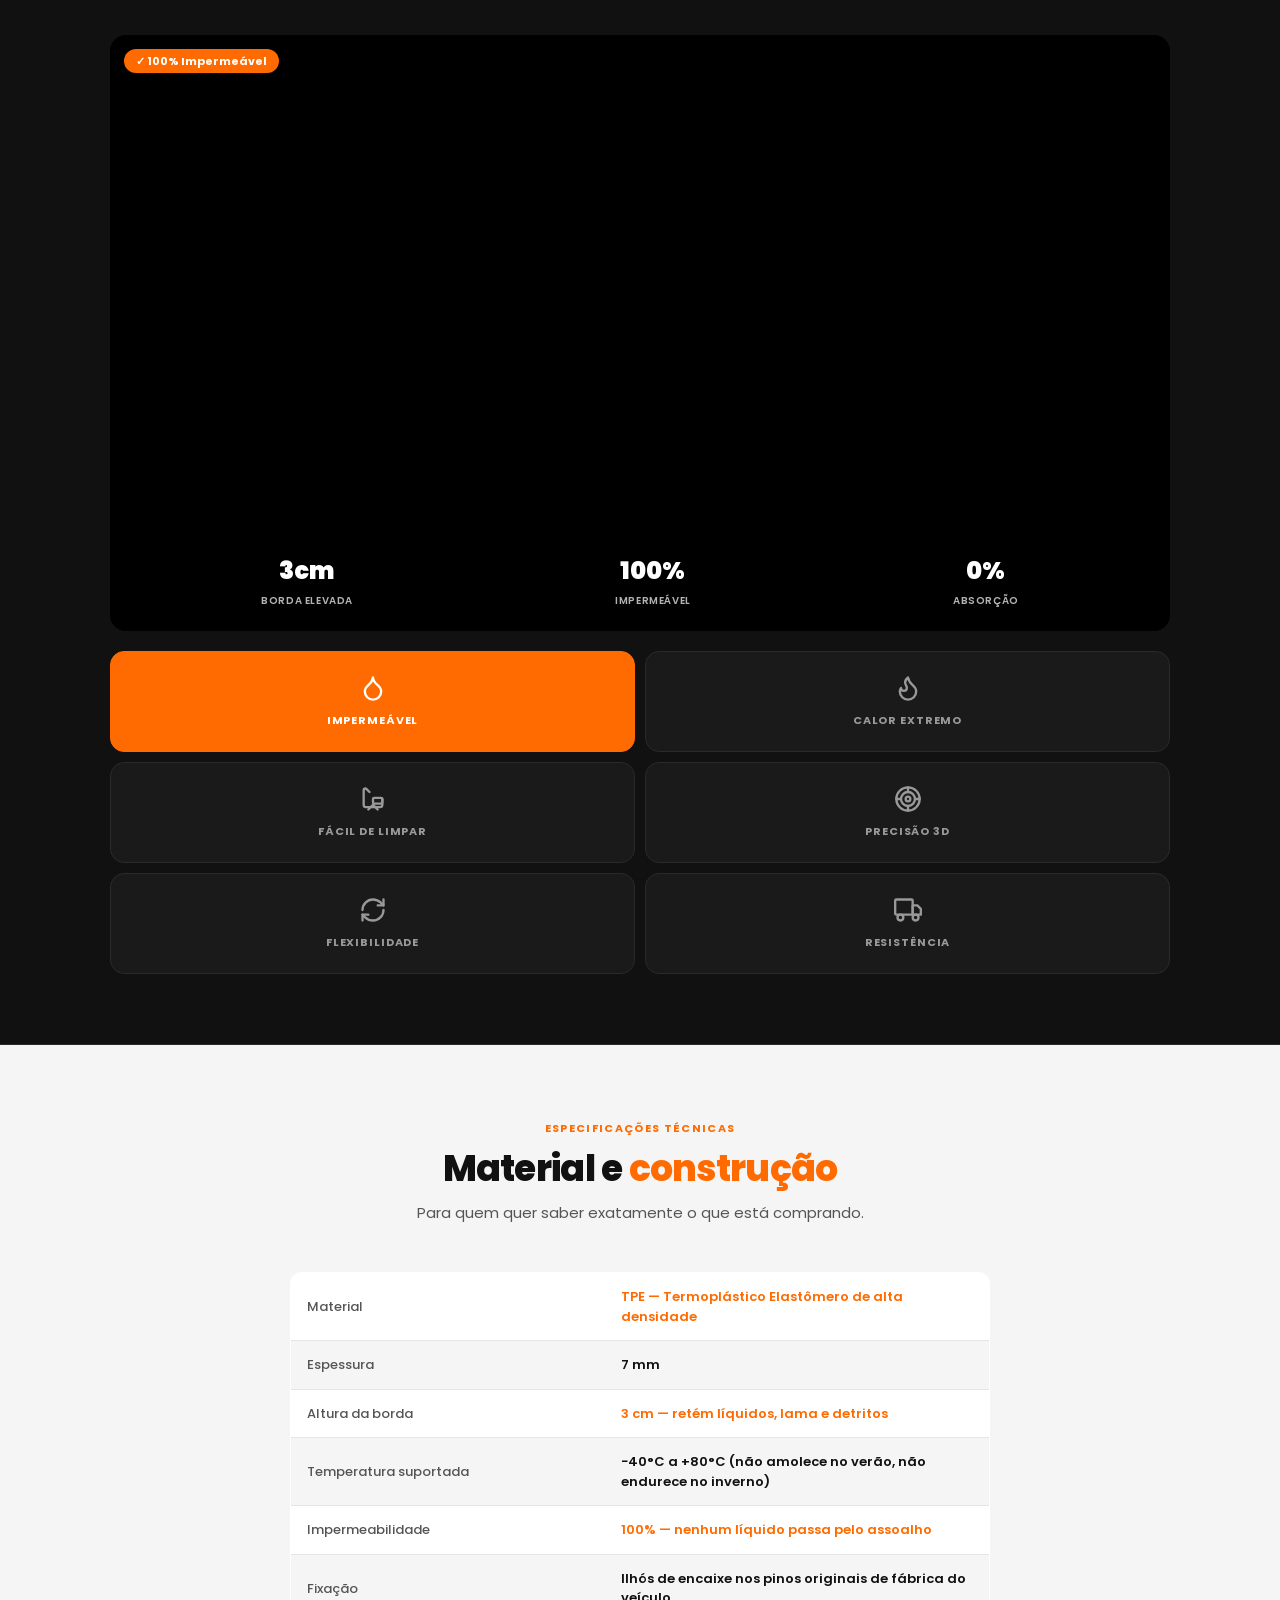
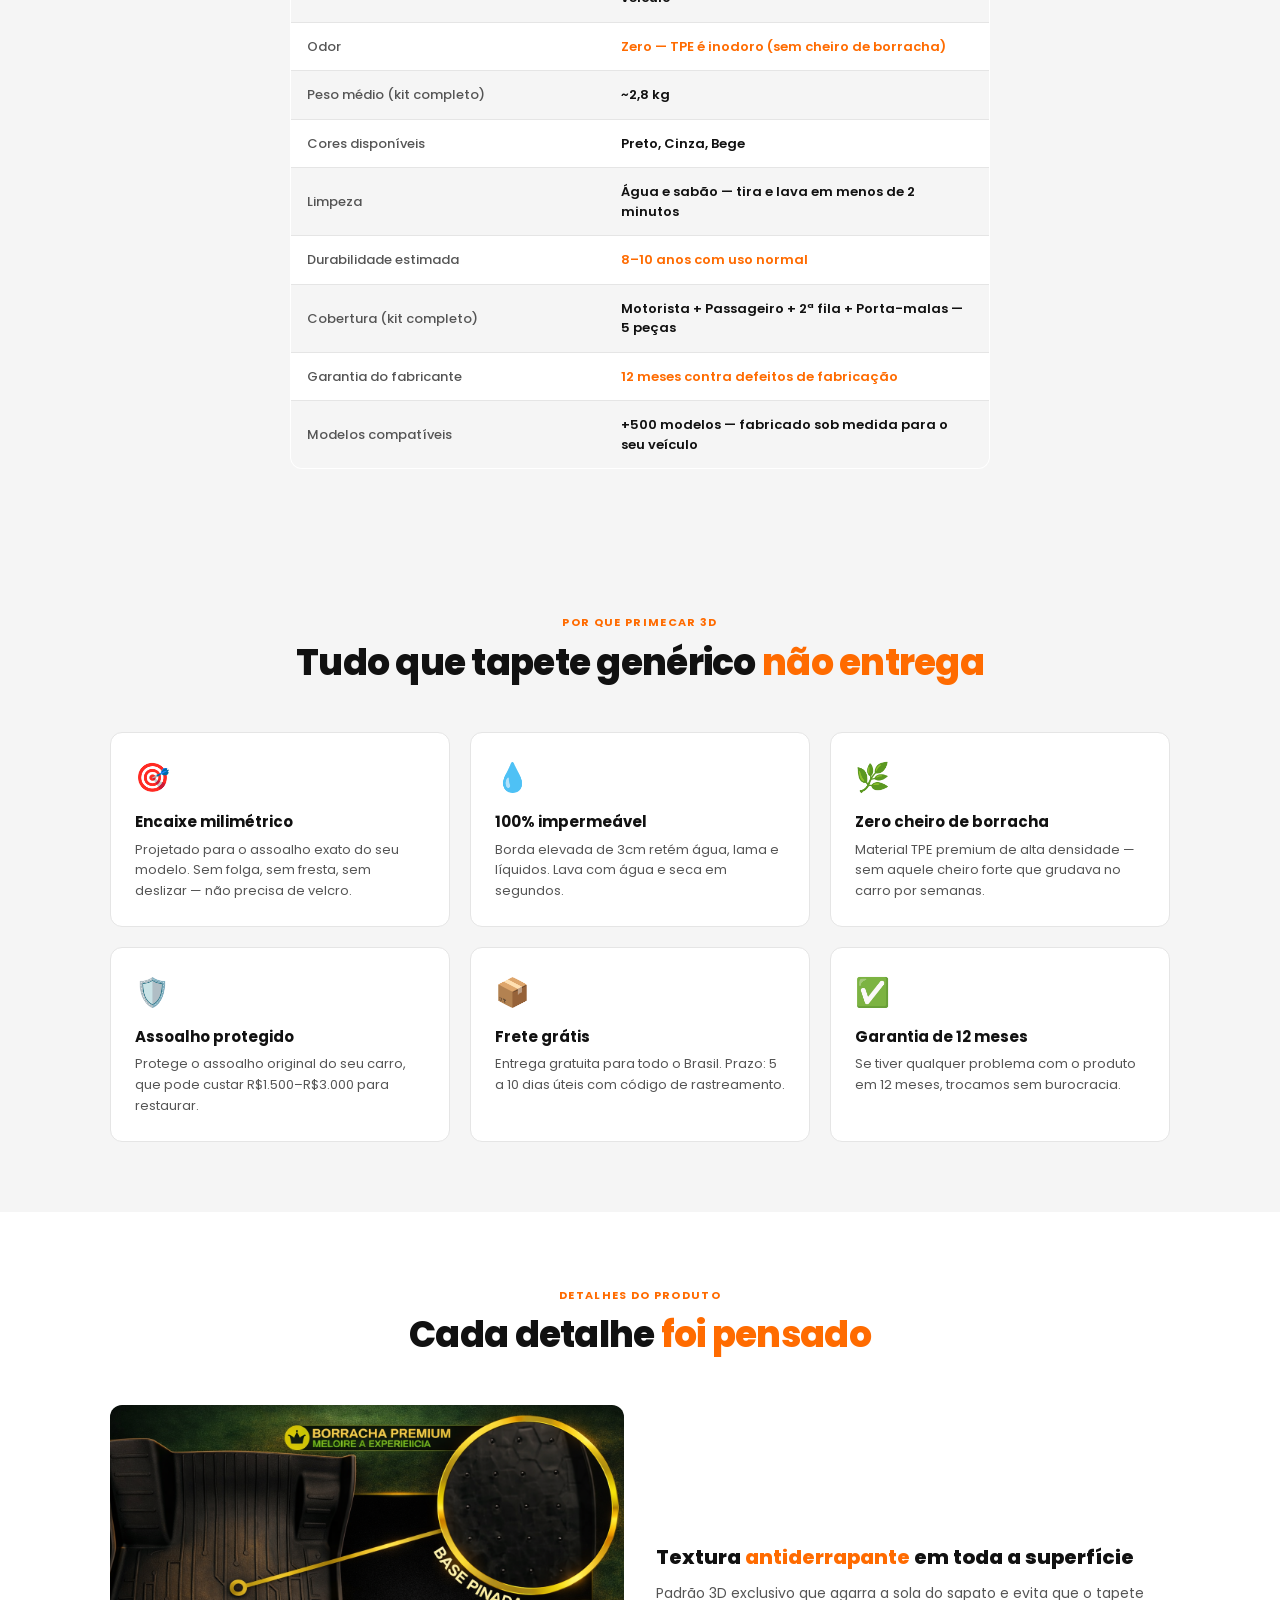
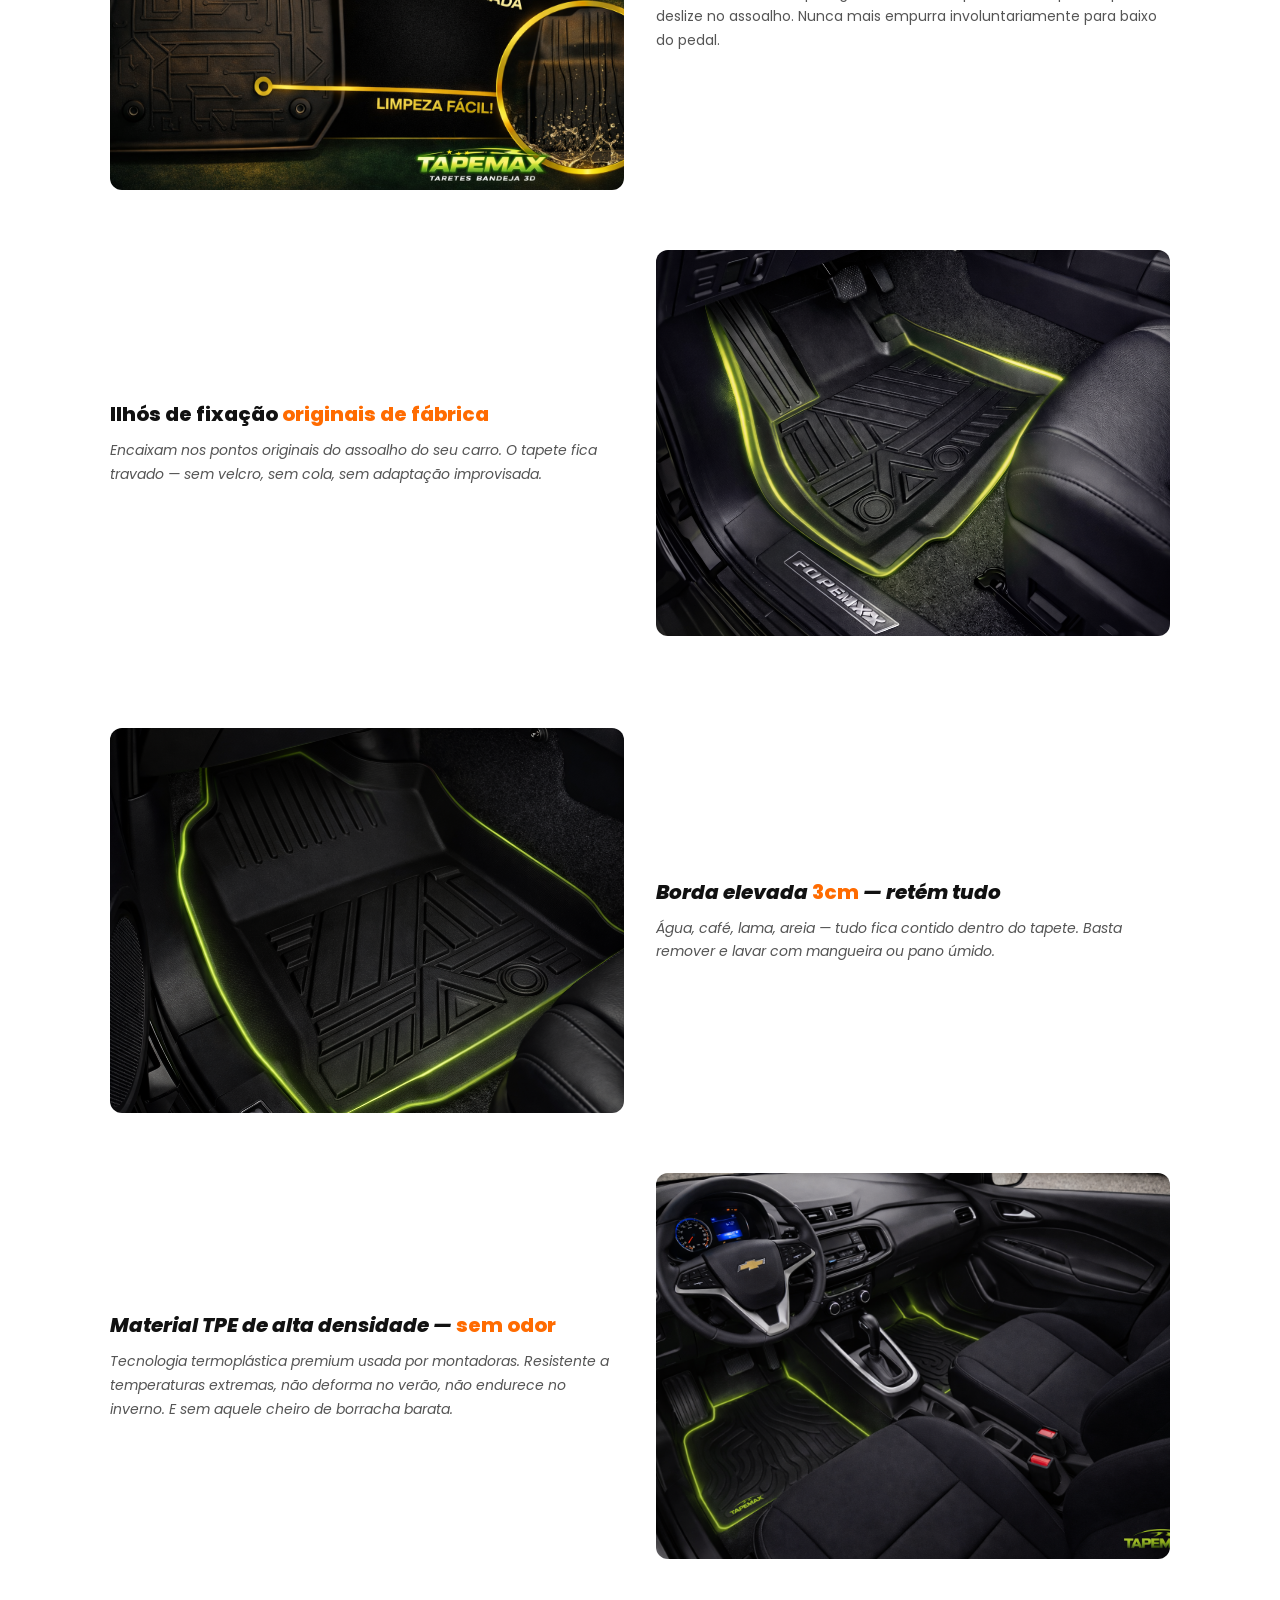
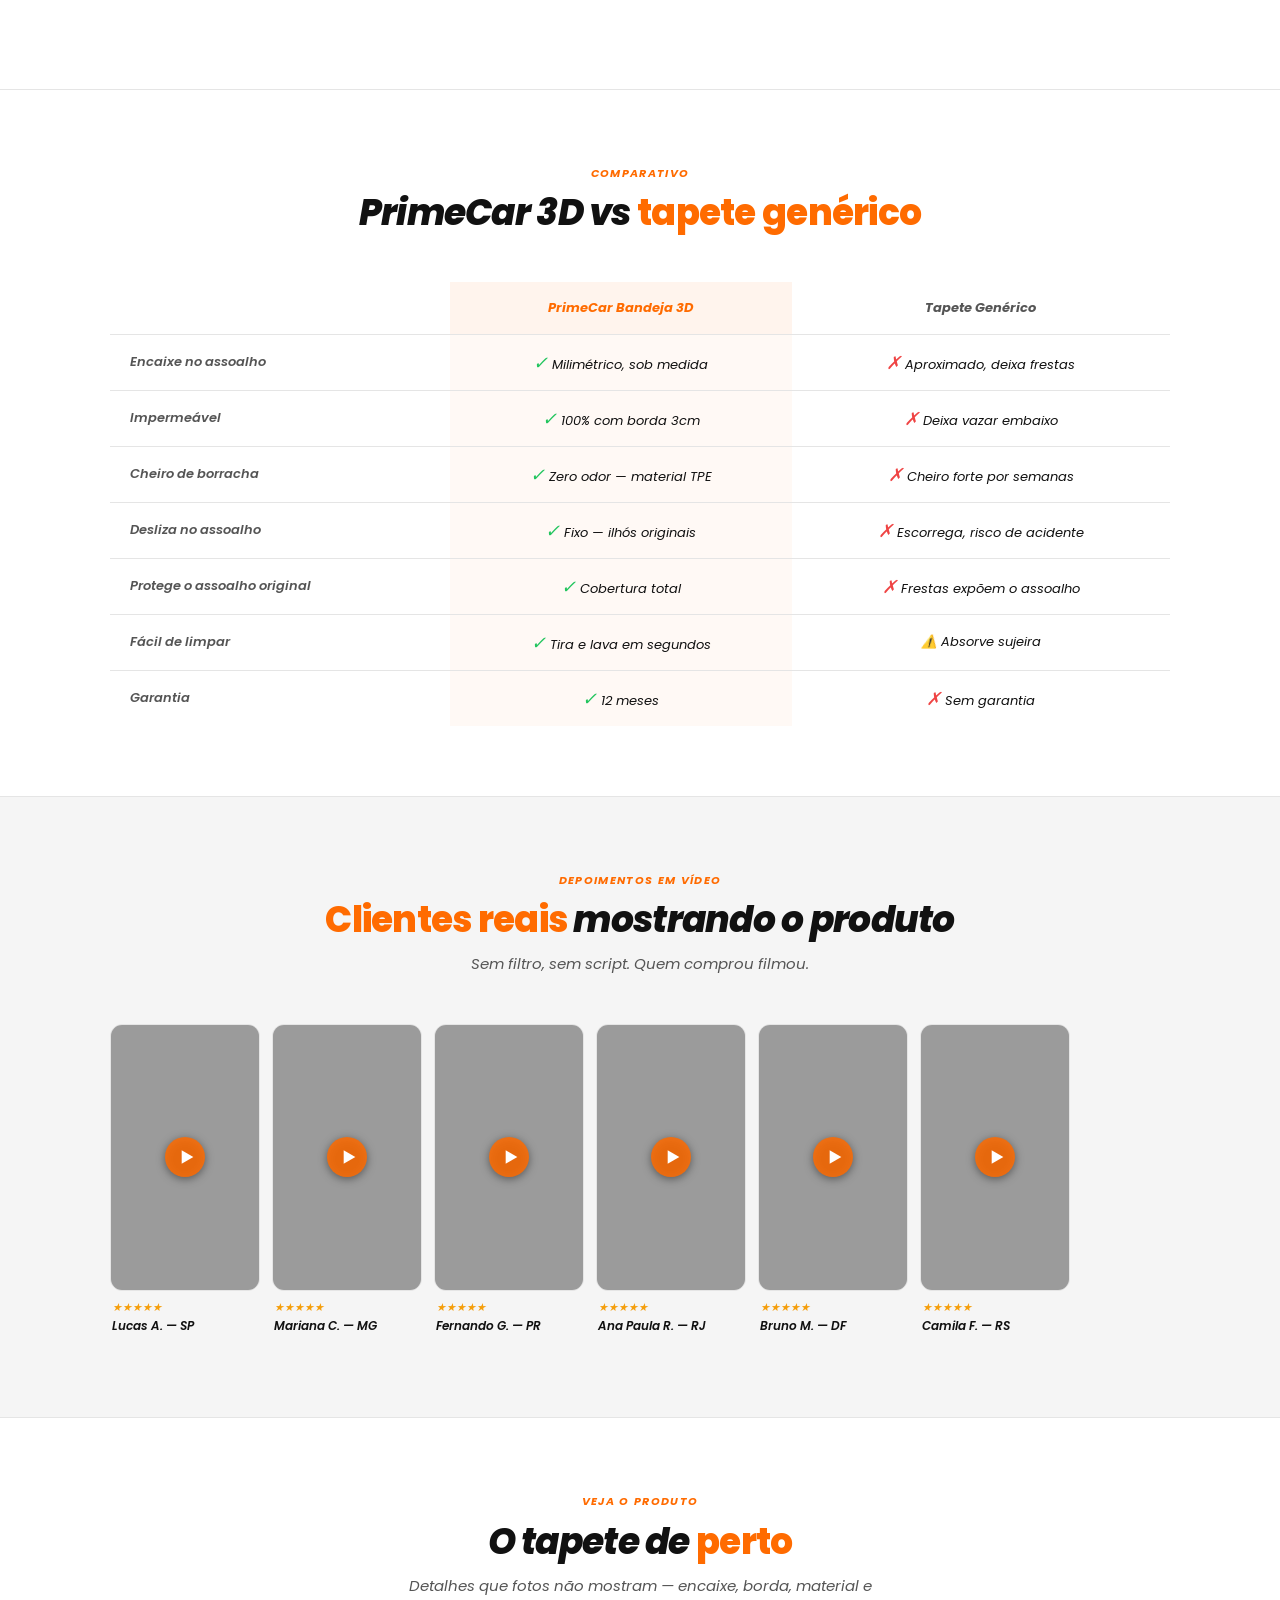
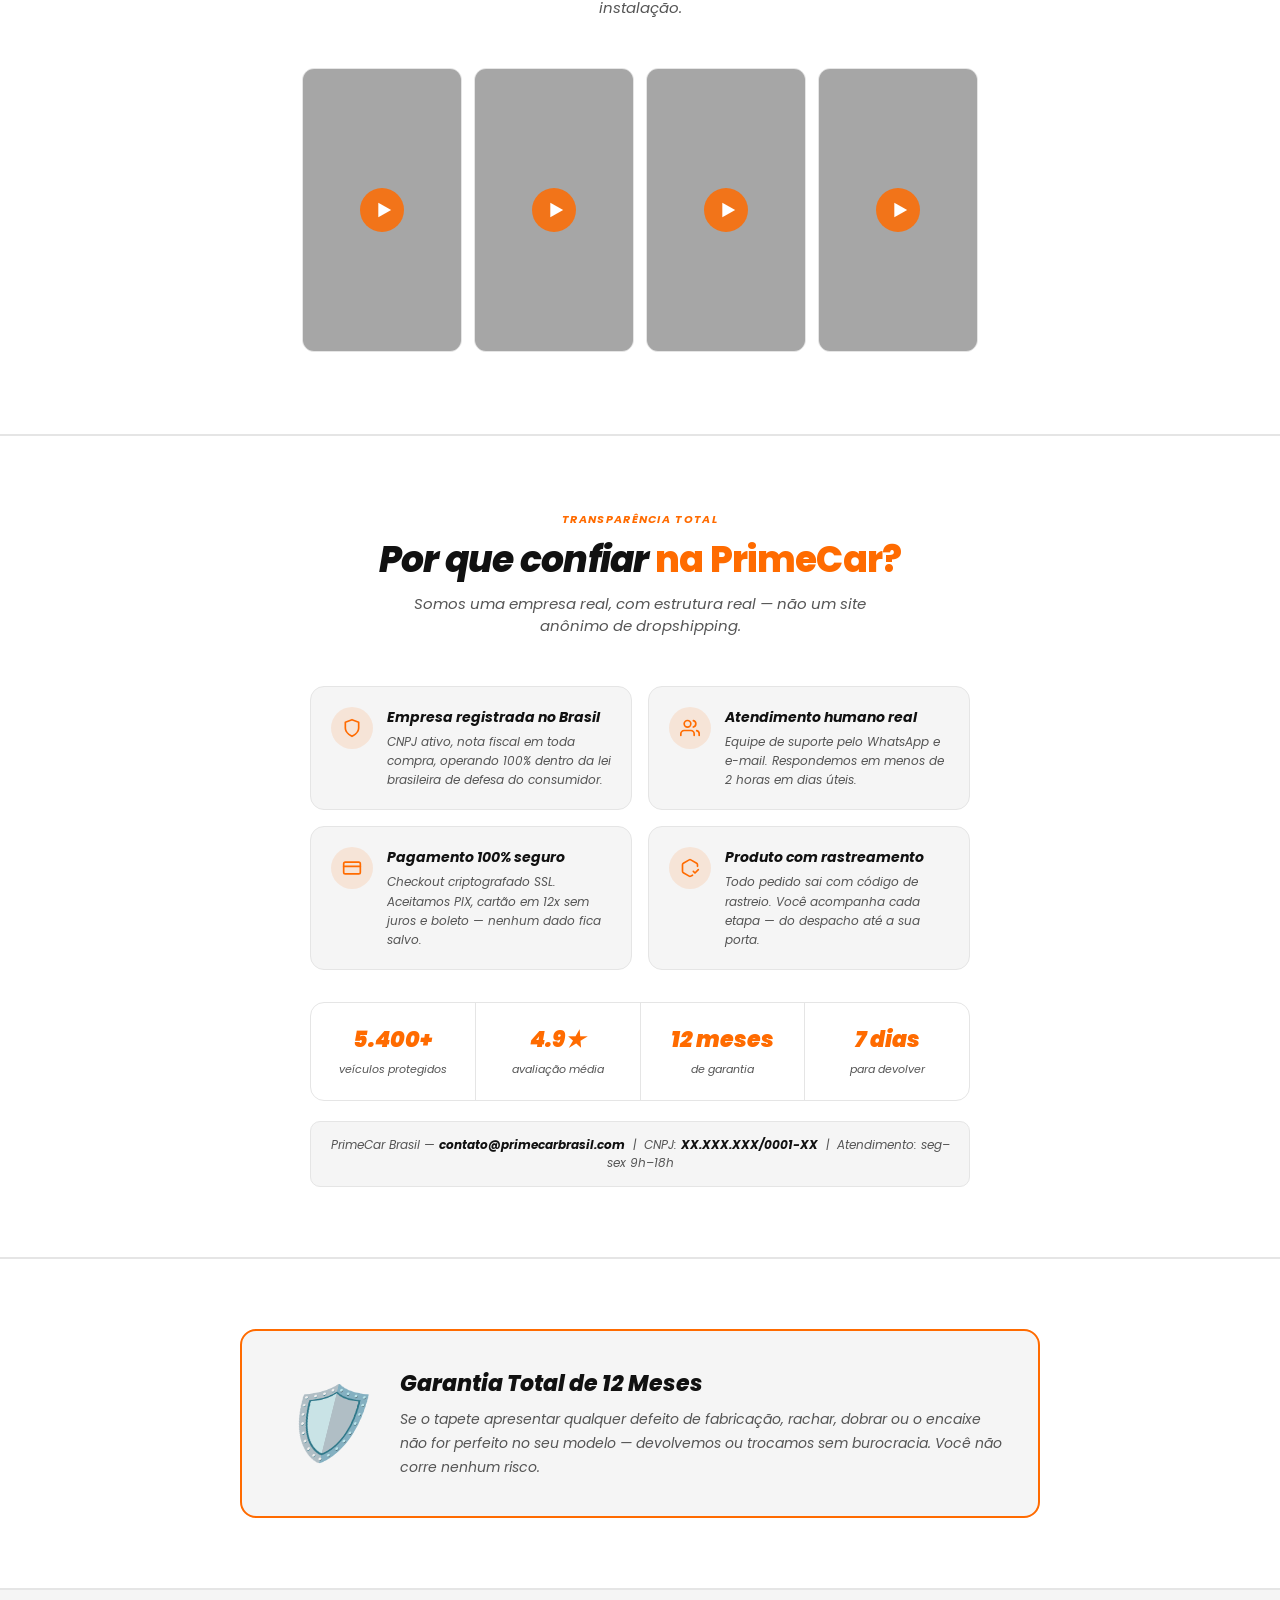
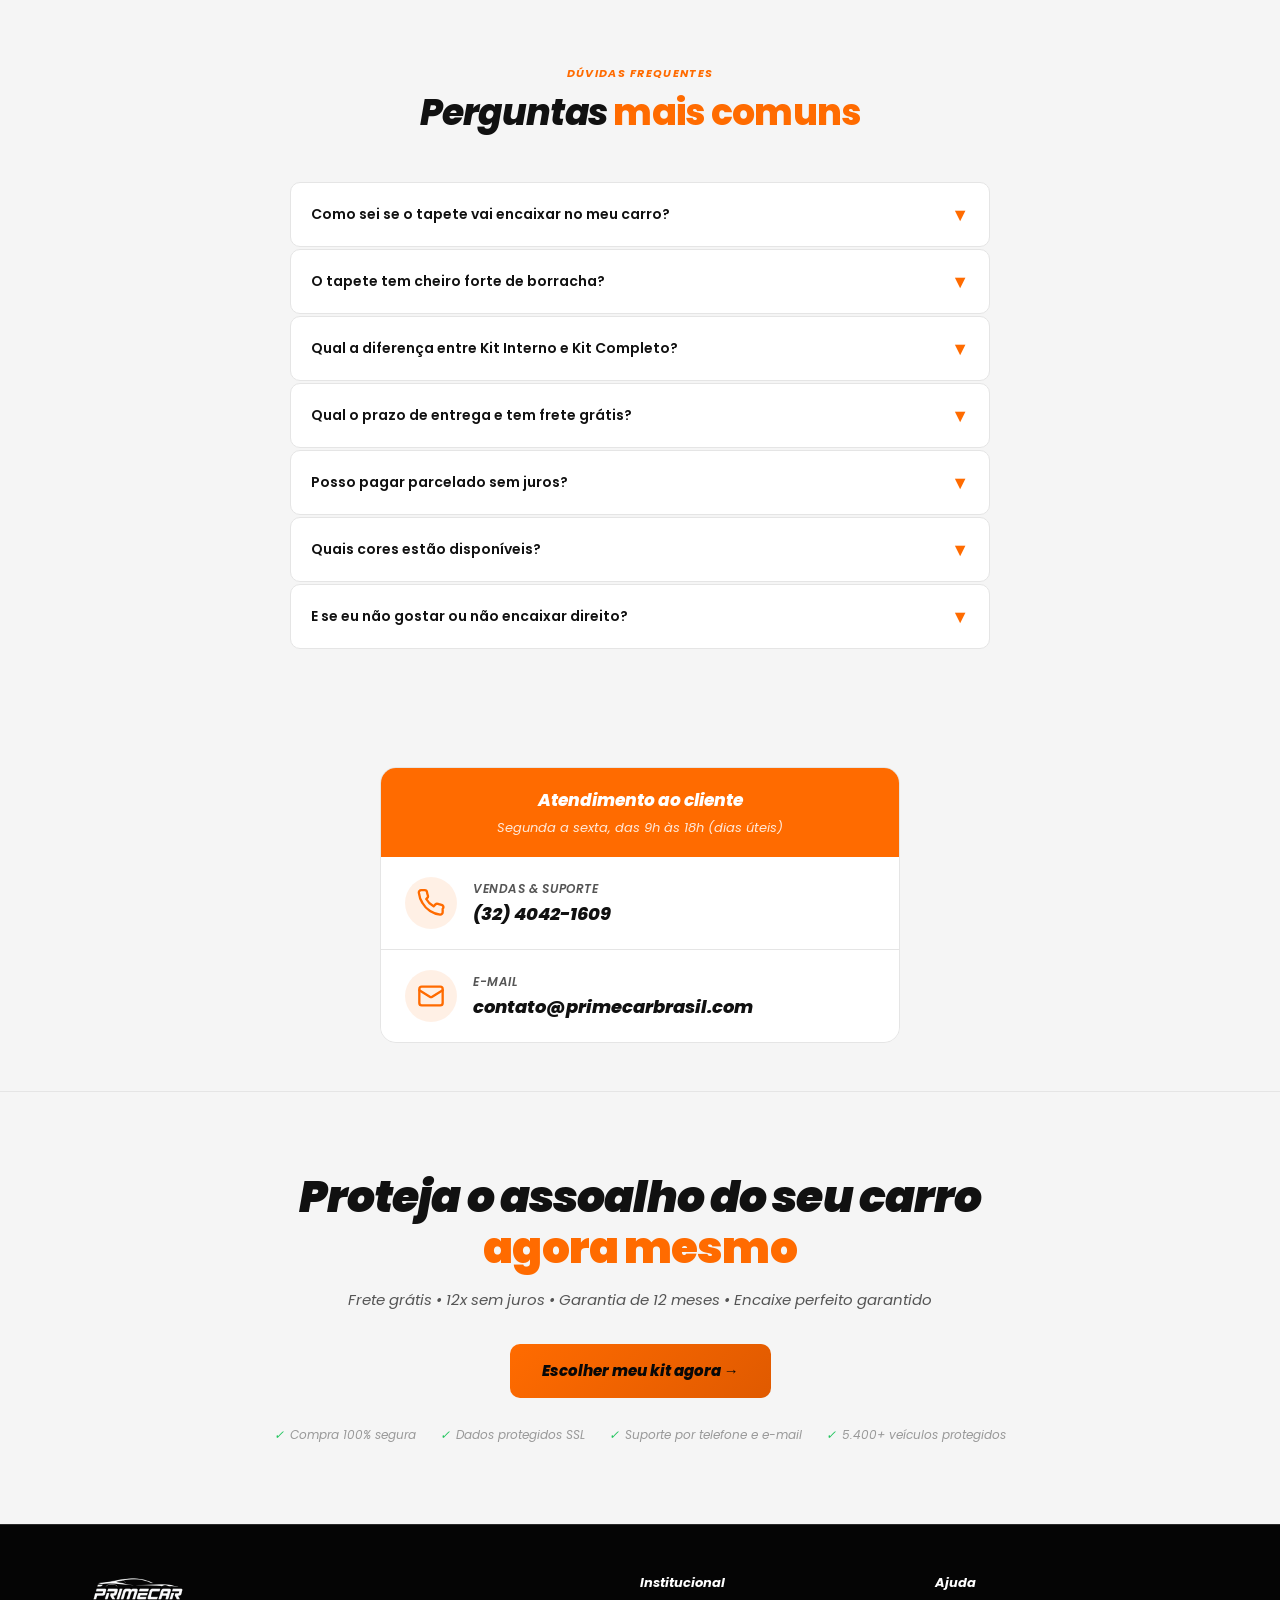
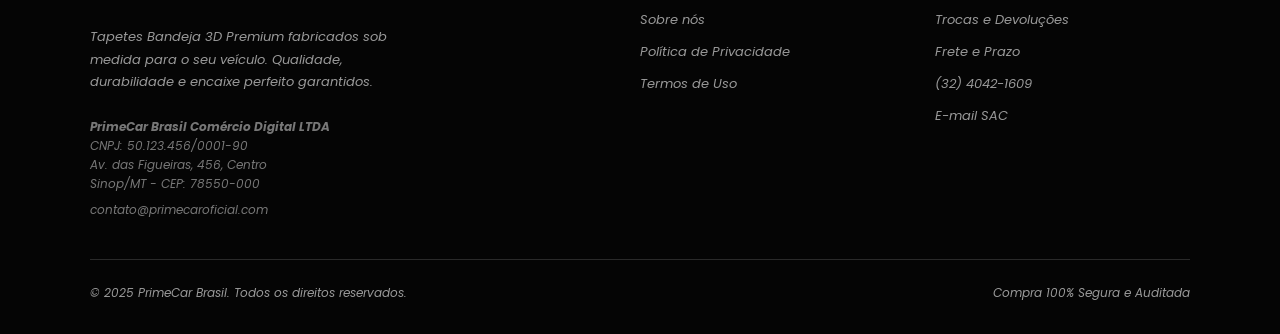
==== commit 3448287a: "commit" ====
--- a/index.html
+++ b/index.html
@@ -661,18 +661,20 @@
       font-size: 13px;
       font-weight: 700;
       text-align: center;
-      border-bottom: 1px solid var(--border);
-    }
-    .vs-table th:first-child { text-align: left; color: var(--gray); }
+      border-bottom: 1px solid var(--light-border);
+      color: var(--light-text);
+    }
+    .vs-table th:first-child { text-align: left; color: var(--light-muted); }
     .vs-table th.col-prime { color: var(--orange); background: rgba(255,107,0,0.07); }
-    .vs-table th.col-generic { color: var(--gray); }
+    .vs-table th.col-generic { color: var(--light-muted); }
     .vs-table td {
       padding: 14px 20px;
       font-size: 13px;
-      border-bottom: 1px solid var(--border);
+      border-bottom: 1px solid var(--light-border);
       text-align: center;
-    }
-    .vs-table td:first-child { text-align: left; font-weight: 600; color: #CCC; }
+      color: var(--light-text);
+    }
+    .vs-table td:first-child { text-align: left; font-weight: 600; color: var(--light-muted); }
     .vs-table td.col-prime { background: rgba(255,107,0,0.04); }
     .vs-table tr:last-child td { border-bottom: none; }
     .check { color: var(--green); font-size: 18px; }
@@ -1464,7 +1466,7 @@
     }
     .hero-google-review {
       width: 100%;
-      max-width: 280px;
+      max-width: 360px;
       height: auto;
       object-fit: contain;
     }
@@ -1537,6 +1539,7 @@
       flex: 1.5; background: var(--orange); color: #111; border: none;
       padding: 14px; border-radius: 10px; font-weight: 800; font-size: 15px; cursor: pointer;
       box-shadow: 0 4px 12px rgba(255,107,0,0.3);
+    }
     /* SALES TOAST */
     .sales-toast {
       position: fixed;
@@ -1551,7 +1554,7 @@
       gap: 12px;
       padding: 12px 16px;
       z-index: 9999;
-      width: calc(100% - 40px);
+      width: auto;
       max-width: 320px;
       transition: bottom 0.5s cubic-bezier(0.68, -0.55, 0.265, 1.55), opacity 0.5s;
       opacity: 0;
@@ -1562,8 +1565,16 @@
       opacity: 1;
     }
     @media(max-width: 768px) {
-      .sales-toast { left: 50%; transform: translateX(-50%); max-width: 90%; }
+      .sales-toast { 
+        left: 16px; 
+        transform: none; 
+        width: auto;
+        max-width: calc(100% - 32px); 
+        padding: 10px 12px;
+      }
       .sales-toast.show { bottom: 85px; } /* Acima do botão mobile CTA */
+      .toast-icon { width: 36px; height: 36px; font-size: 18px; }
+      .toast-text { font-size: 12px; }
     }
     .toast-icon { 
       width: 40px; height: 40px; 
@@ -1617,8 +1628,8 @@
 <!-- HERO -->
 <section id="inicio" class="hero">
   <div class="hero-badge">⚡ Tapete Bandeja 3D Premium • Edição Especial</div>
-  <h1>O Fim da Sujeira Acumulada no<br>Assoalho do Seu <em>Carro</em></h1>
-  <p class="hero-sub">O Tapete Bandeja 3D Premium blinda 100% do seu assoalho. Fabricado sob medida a laser para o seu modelo: a sujeira cai, você tira, bate e pronto. Seu carro sempre com cara de zero.</p>
+  <h1>Seu carro merece um tapete<br>feito <em>milímetro a milímetro</em><br>para ele</h1>
+  <p class="hero-sub">Chega de tapete genérico que desliza, cheira borracha e deixa fresta. O PrimeCar 3D encaixa como peça original — impermeável, inodoro e protege o assoalho que vale milhares.</p>
   <div class="hero-stars">
     <img src="assets/googlereviews.webp" alt="4.9 Estrelas (950+ Avaliações auditadas pelo Google)" class="hero-google-review">
   </div>
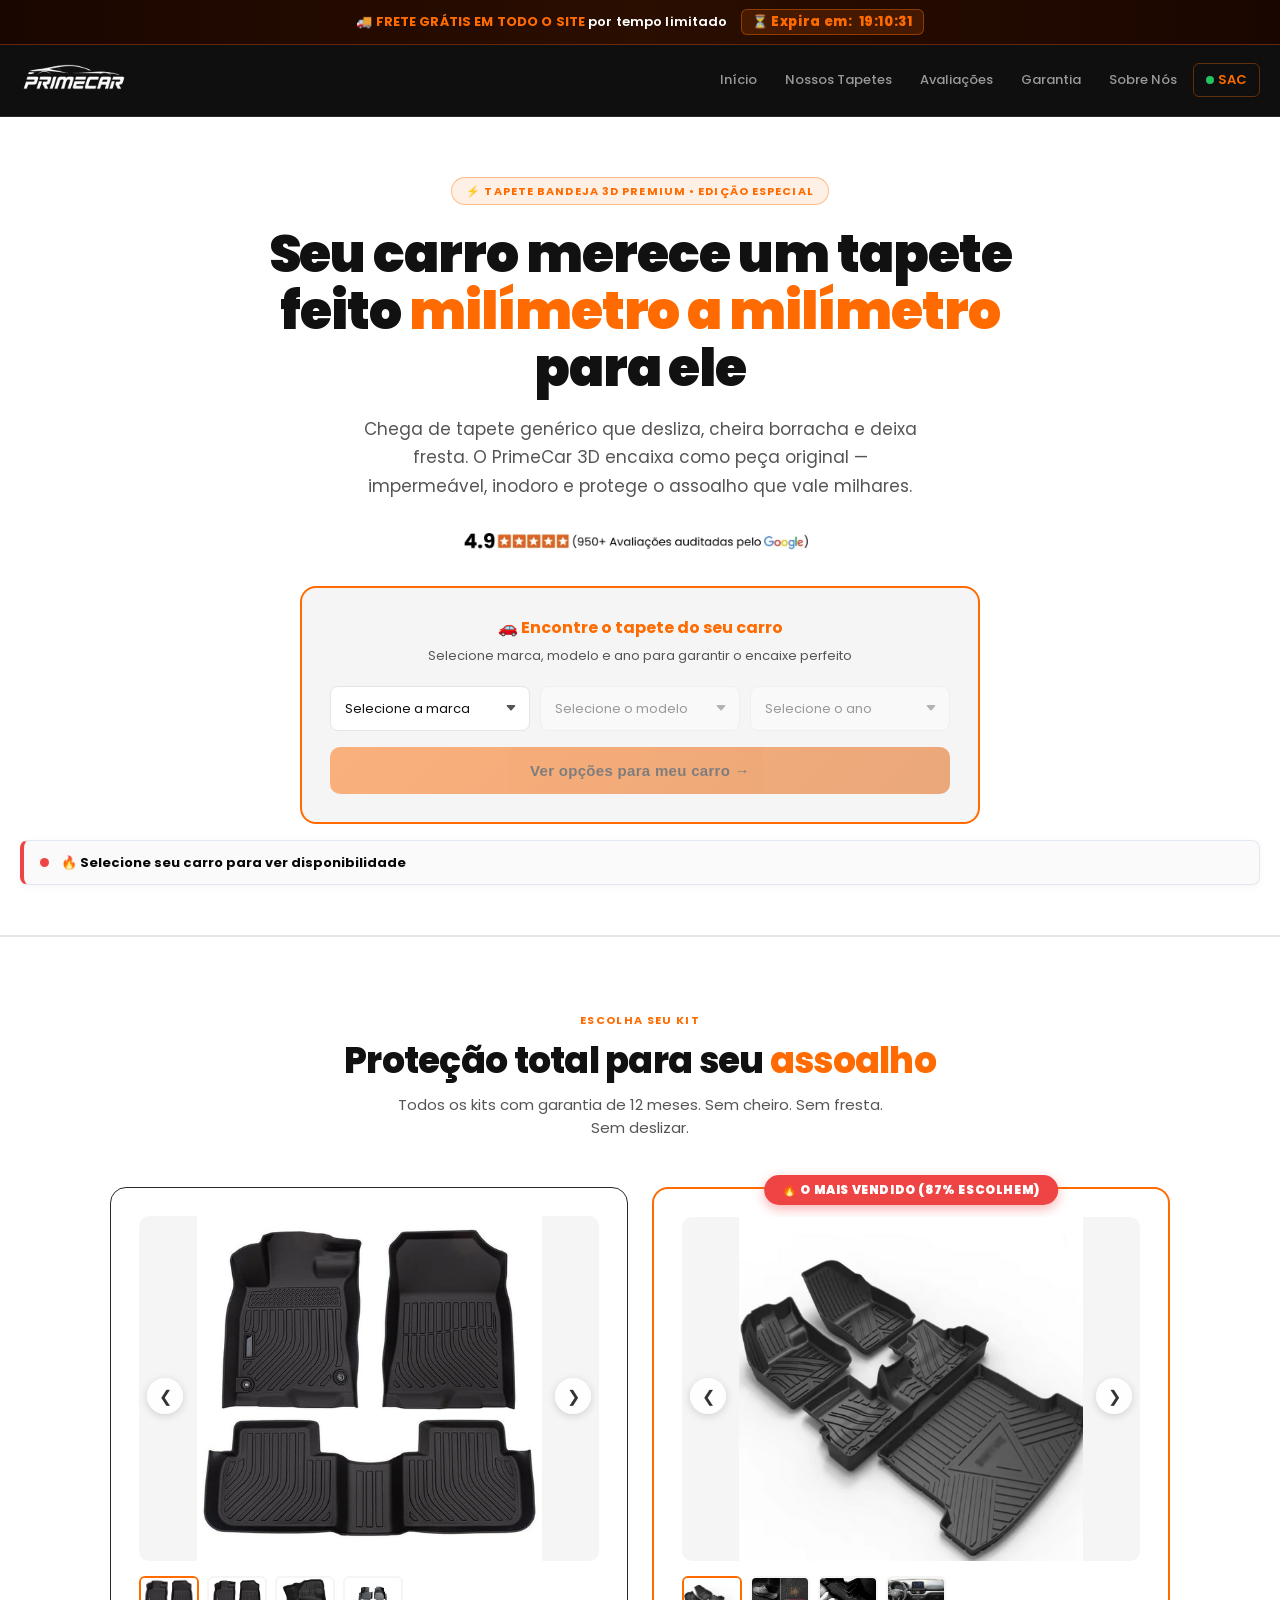
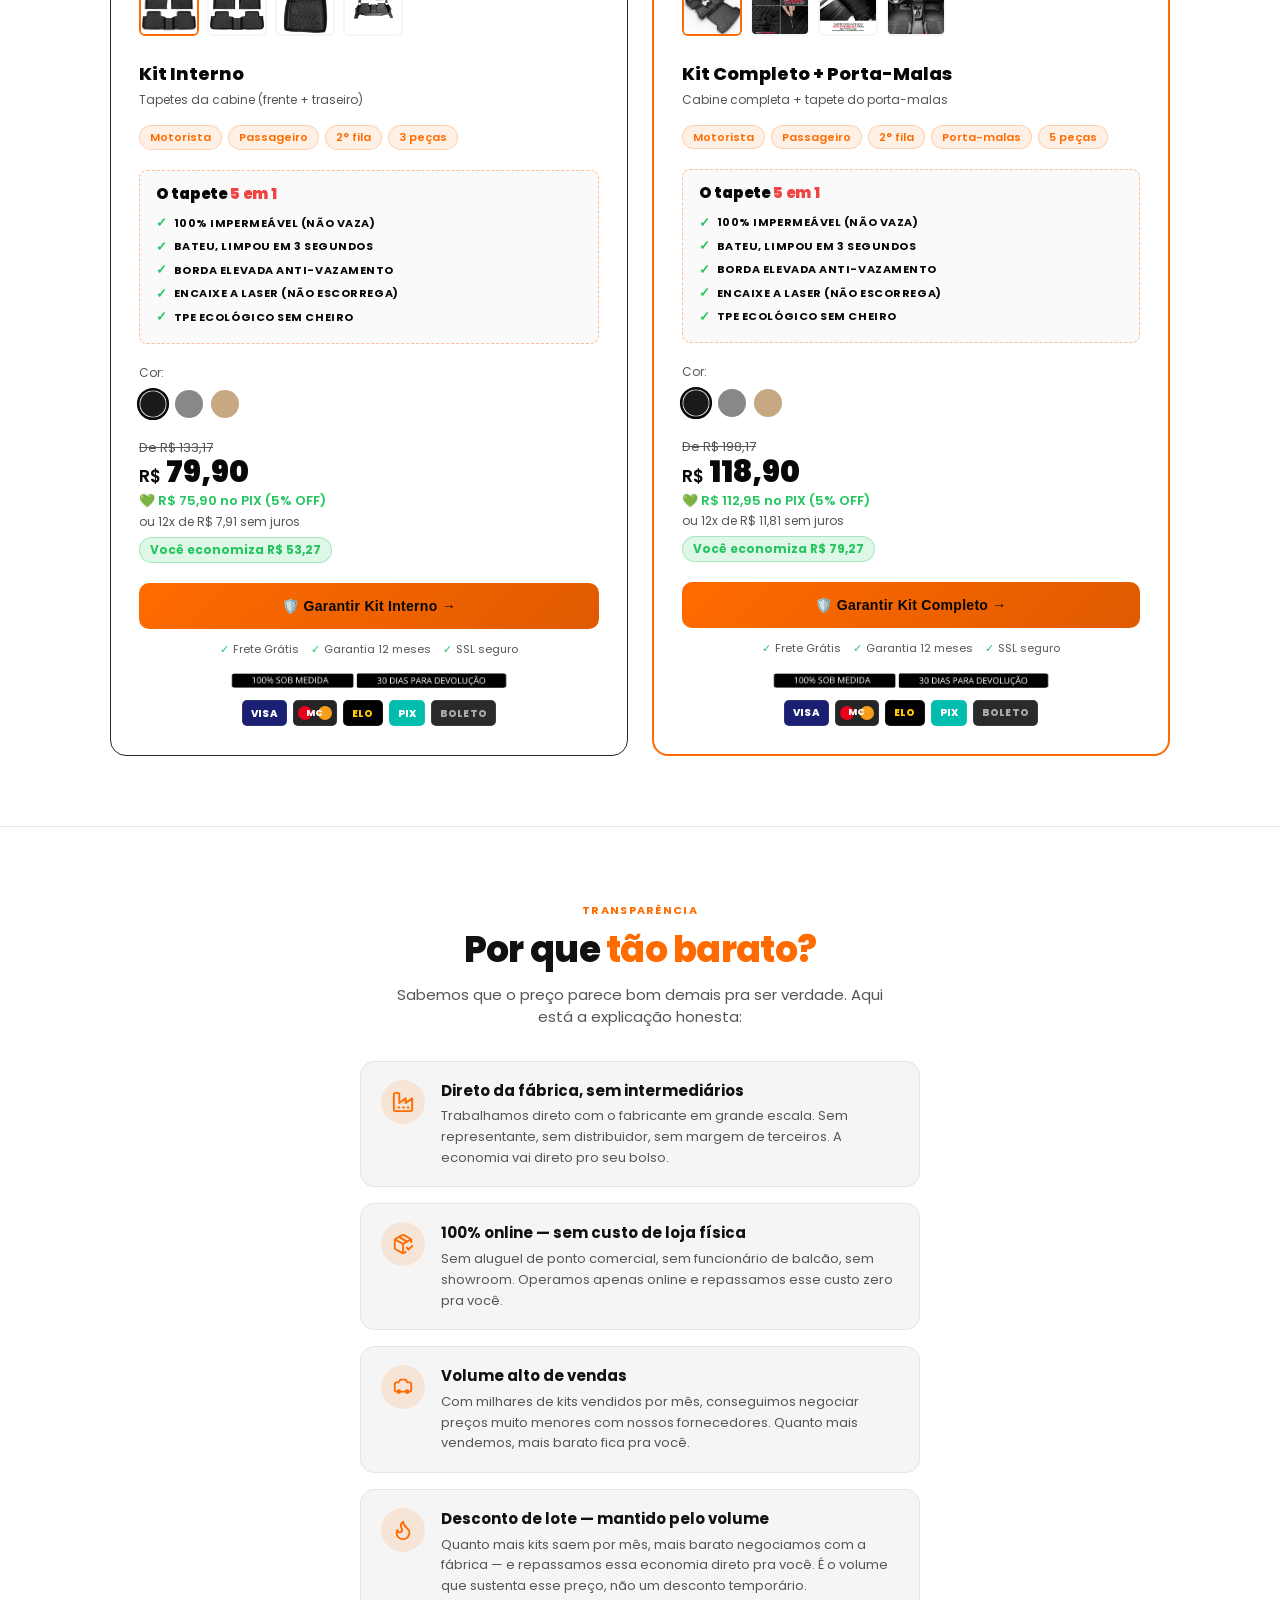
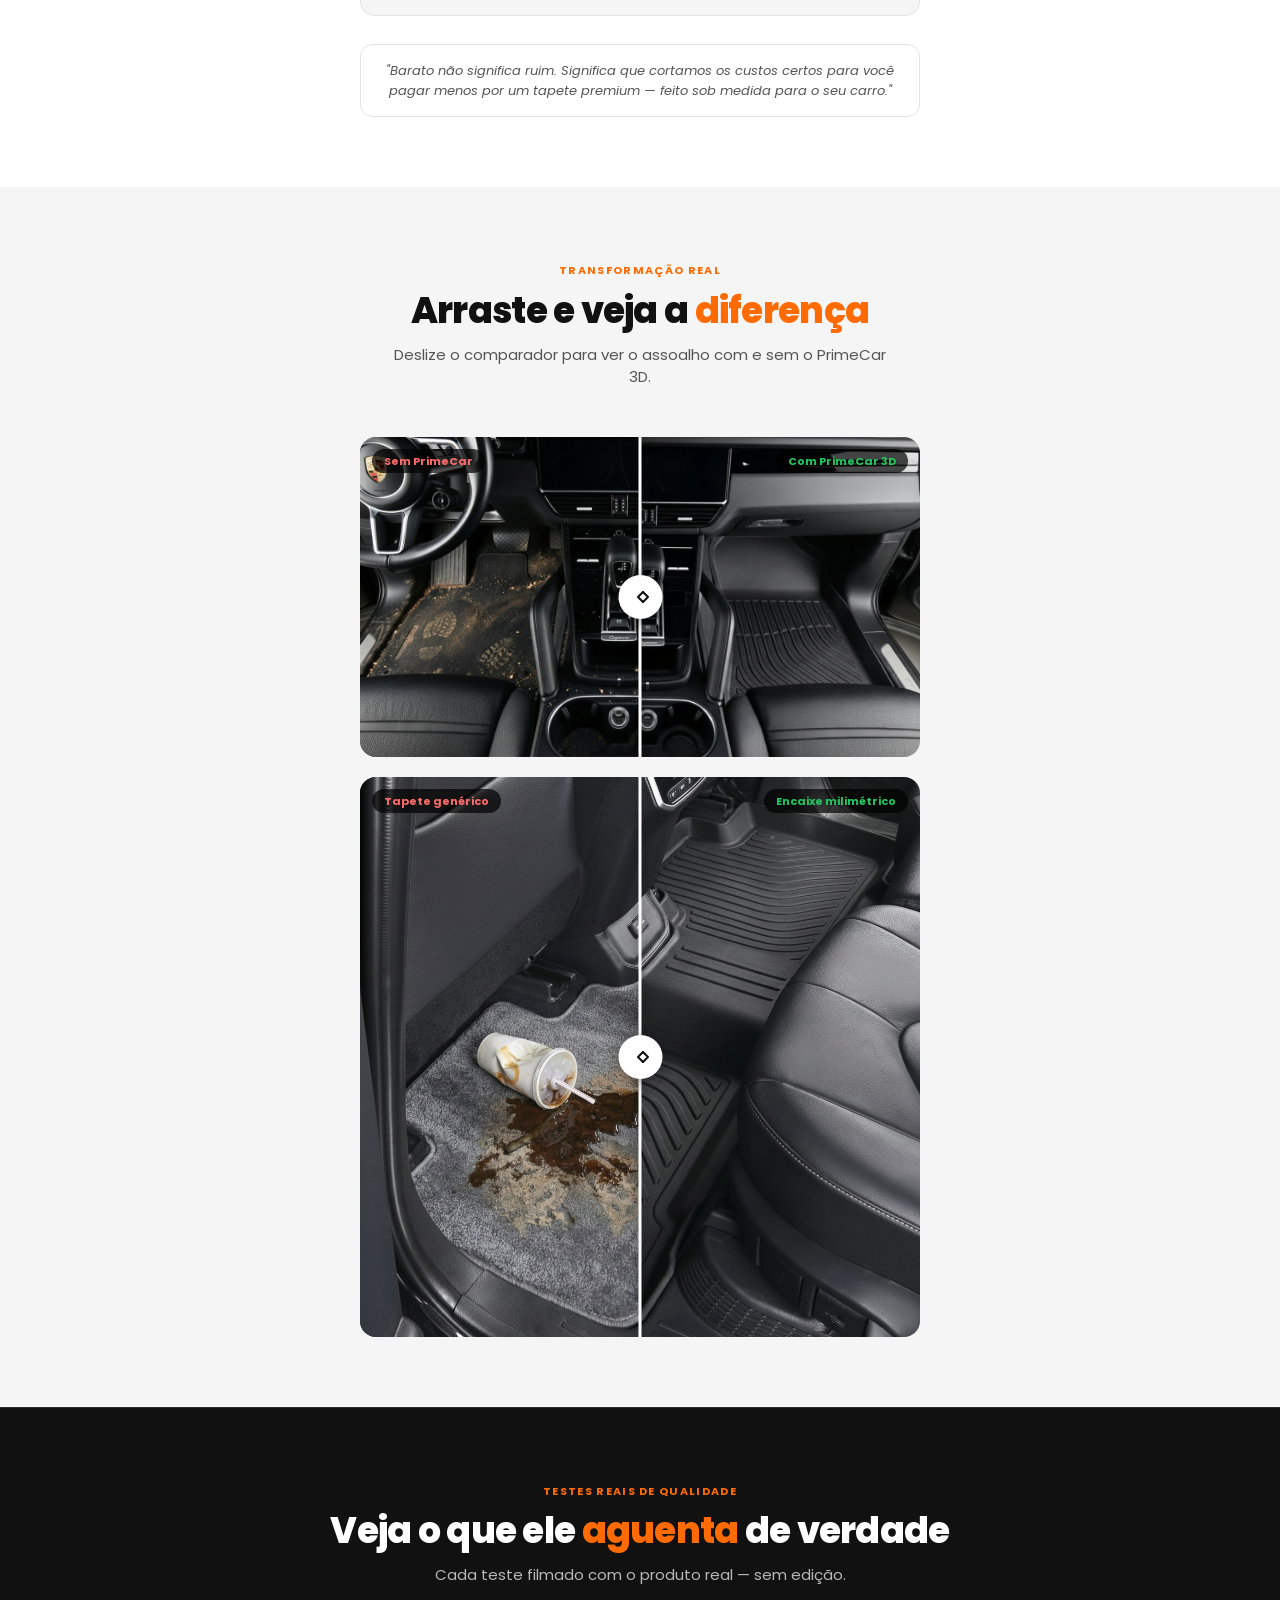
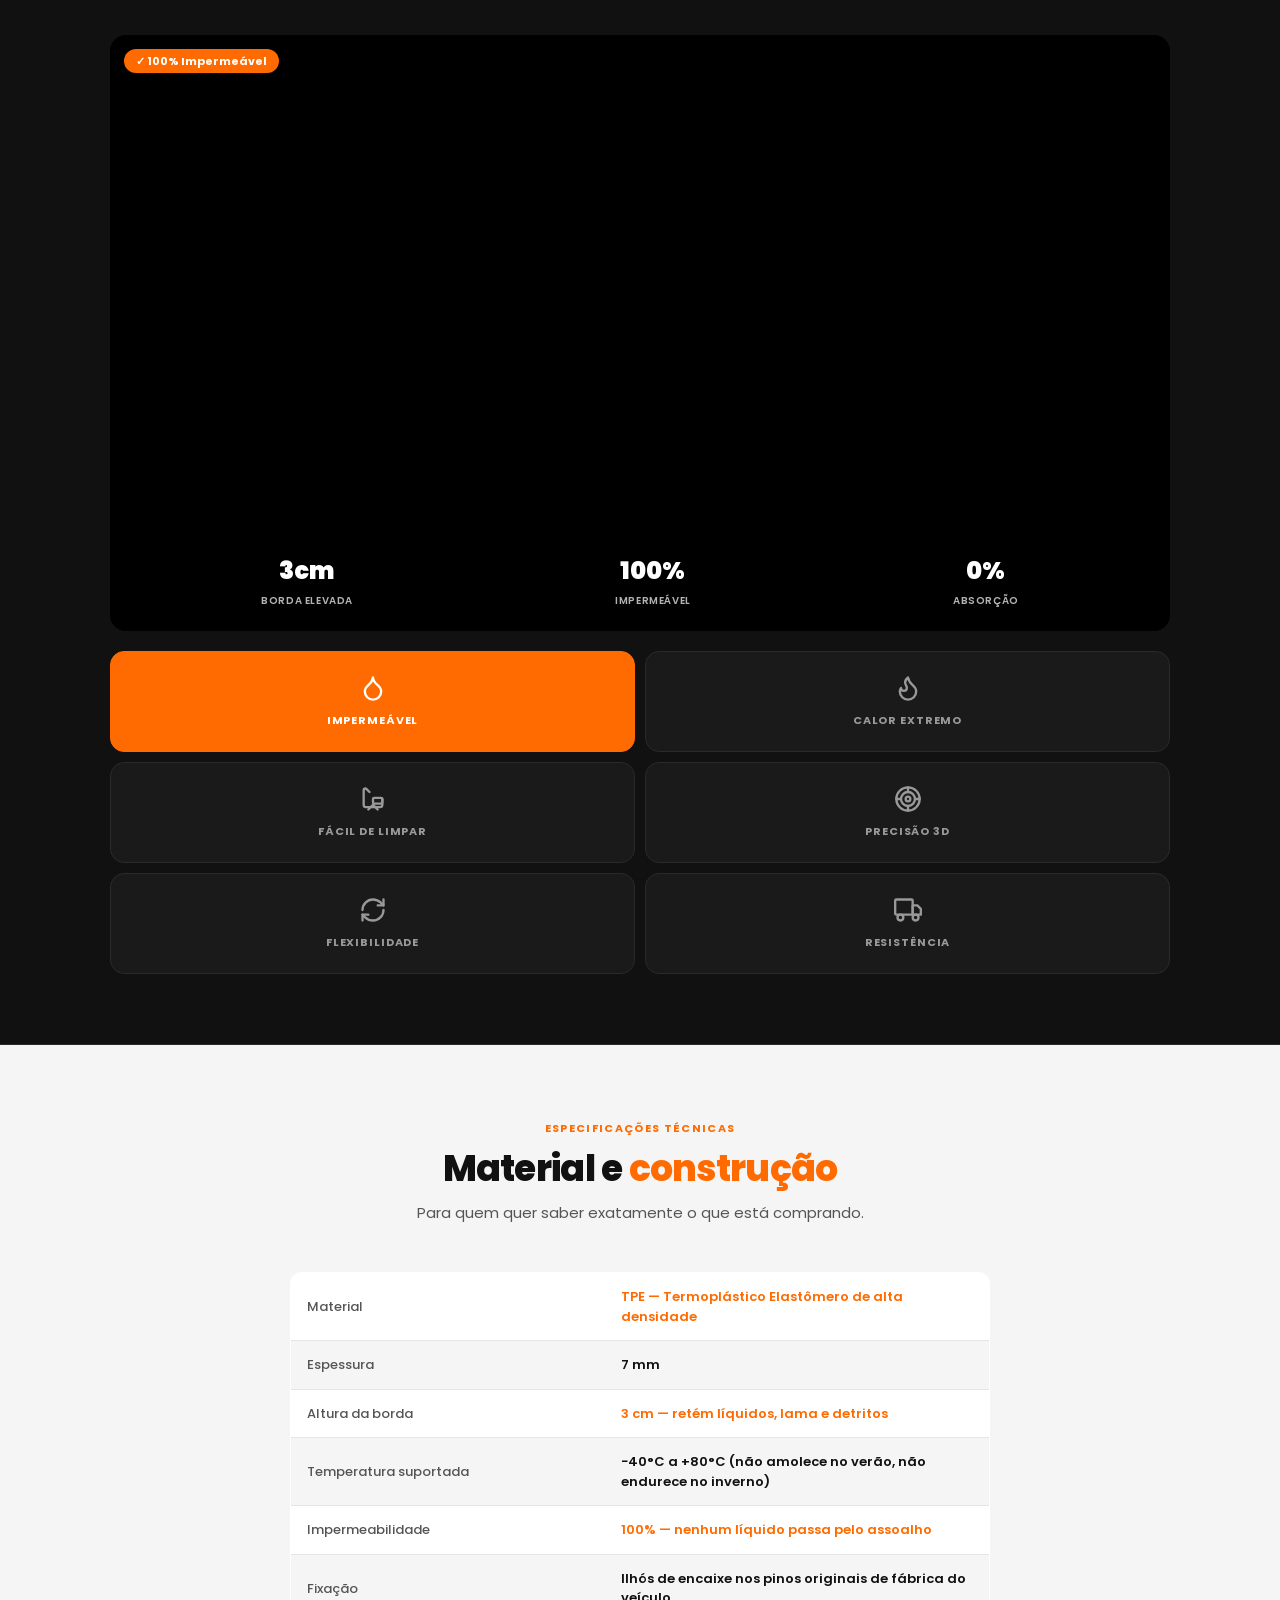
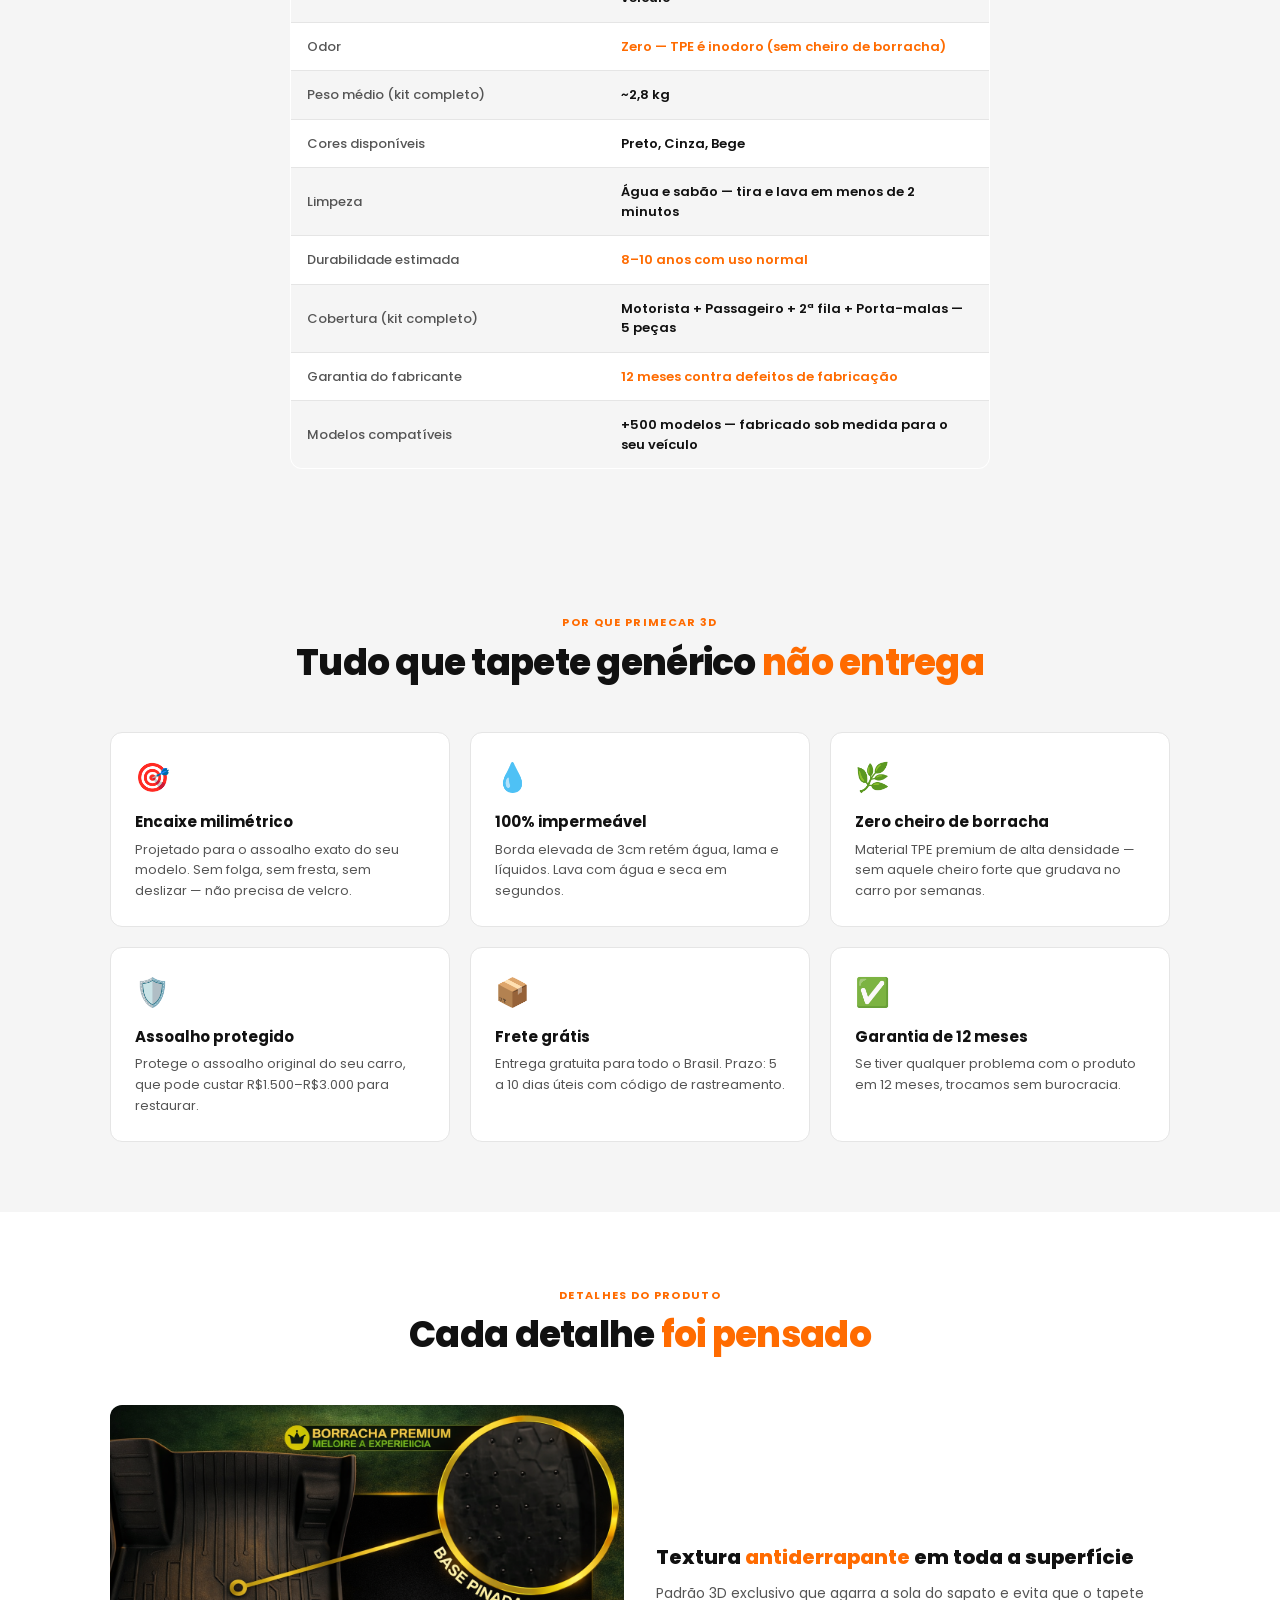
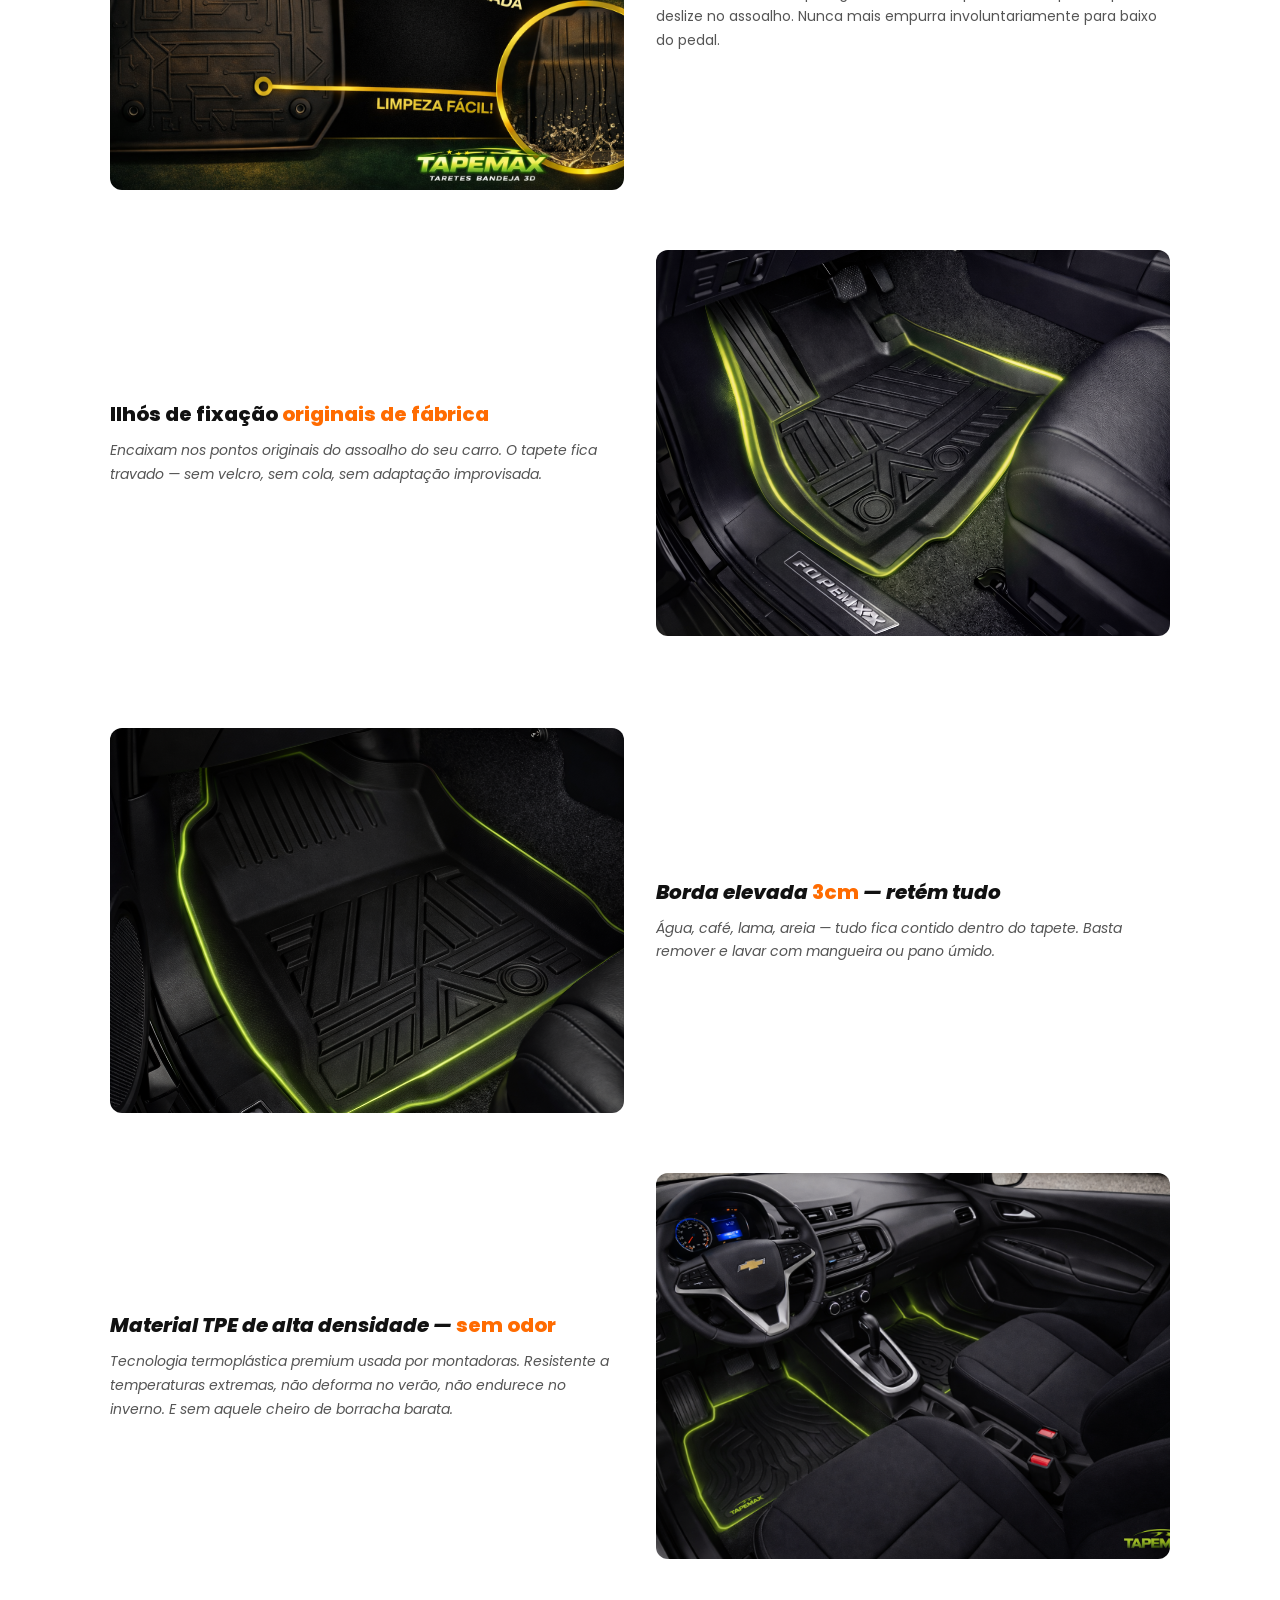
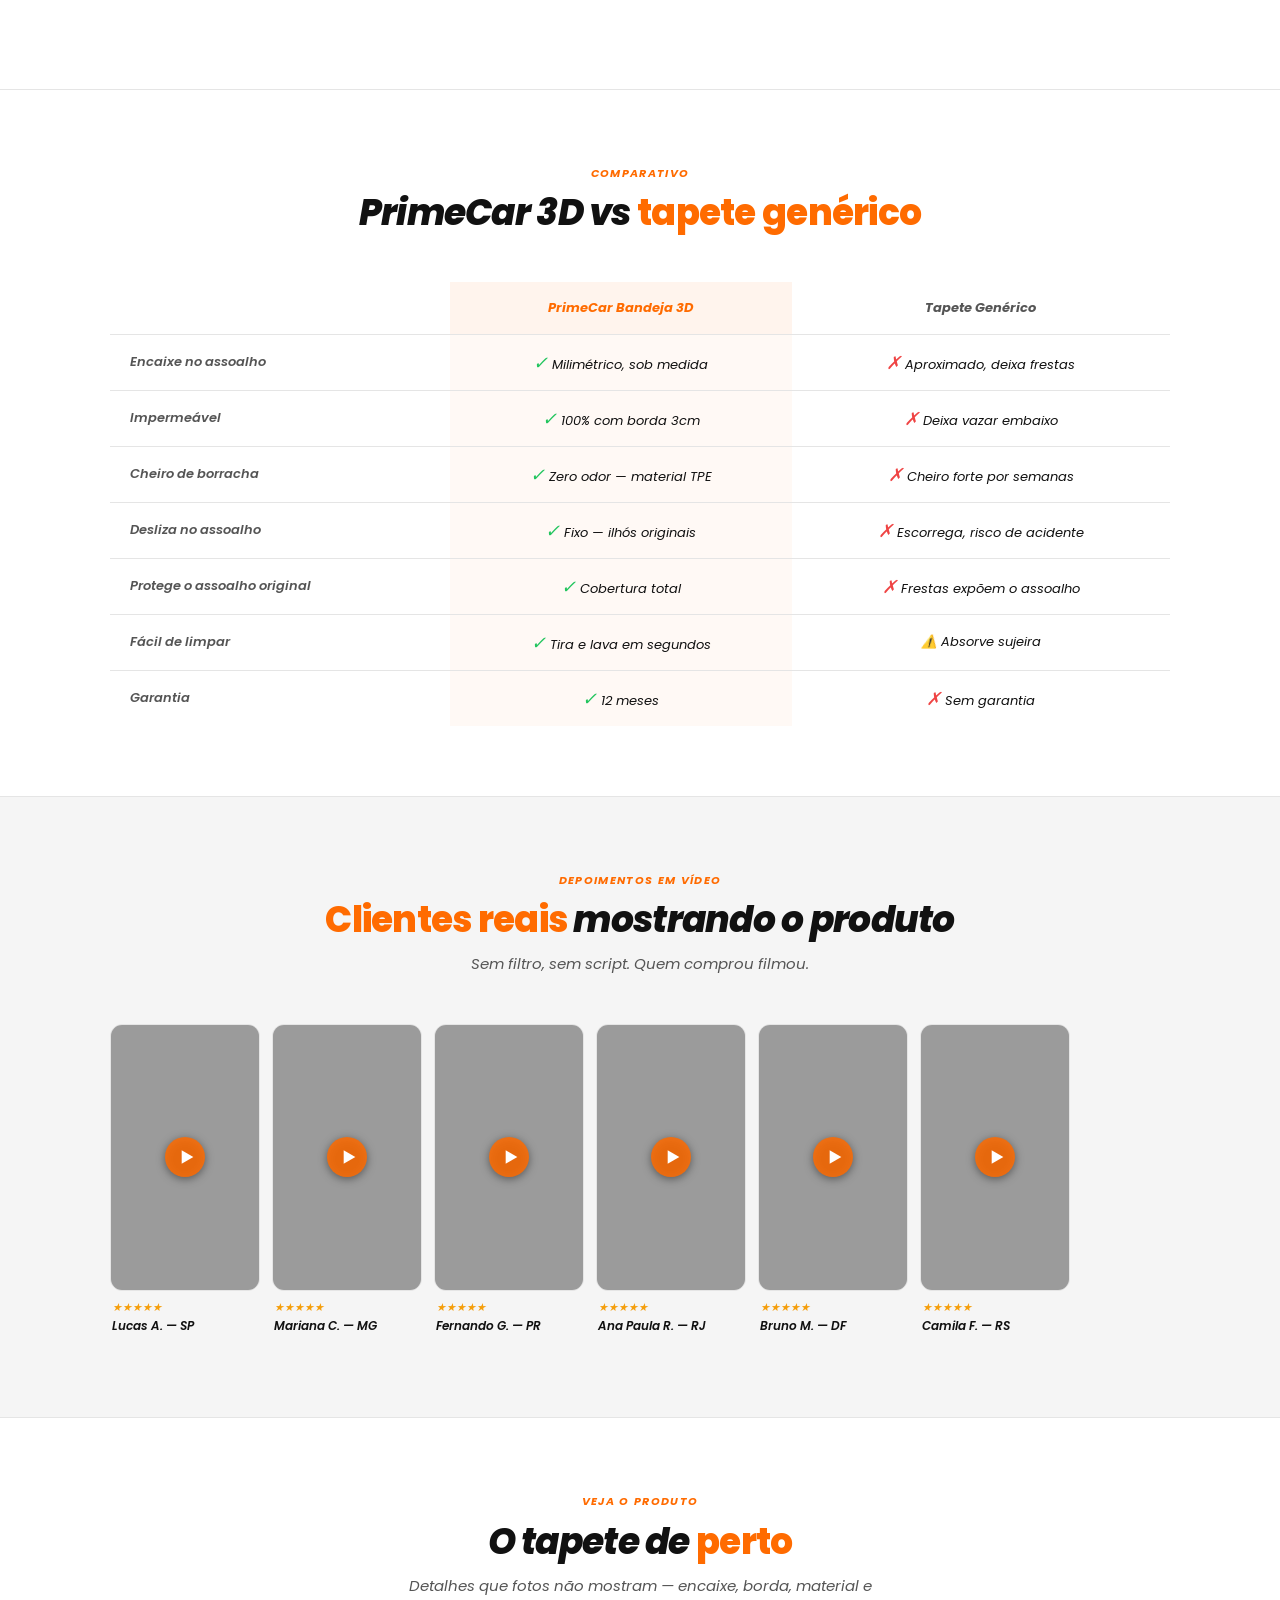
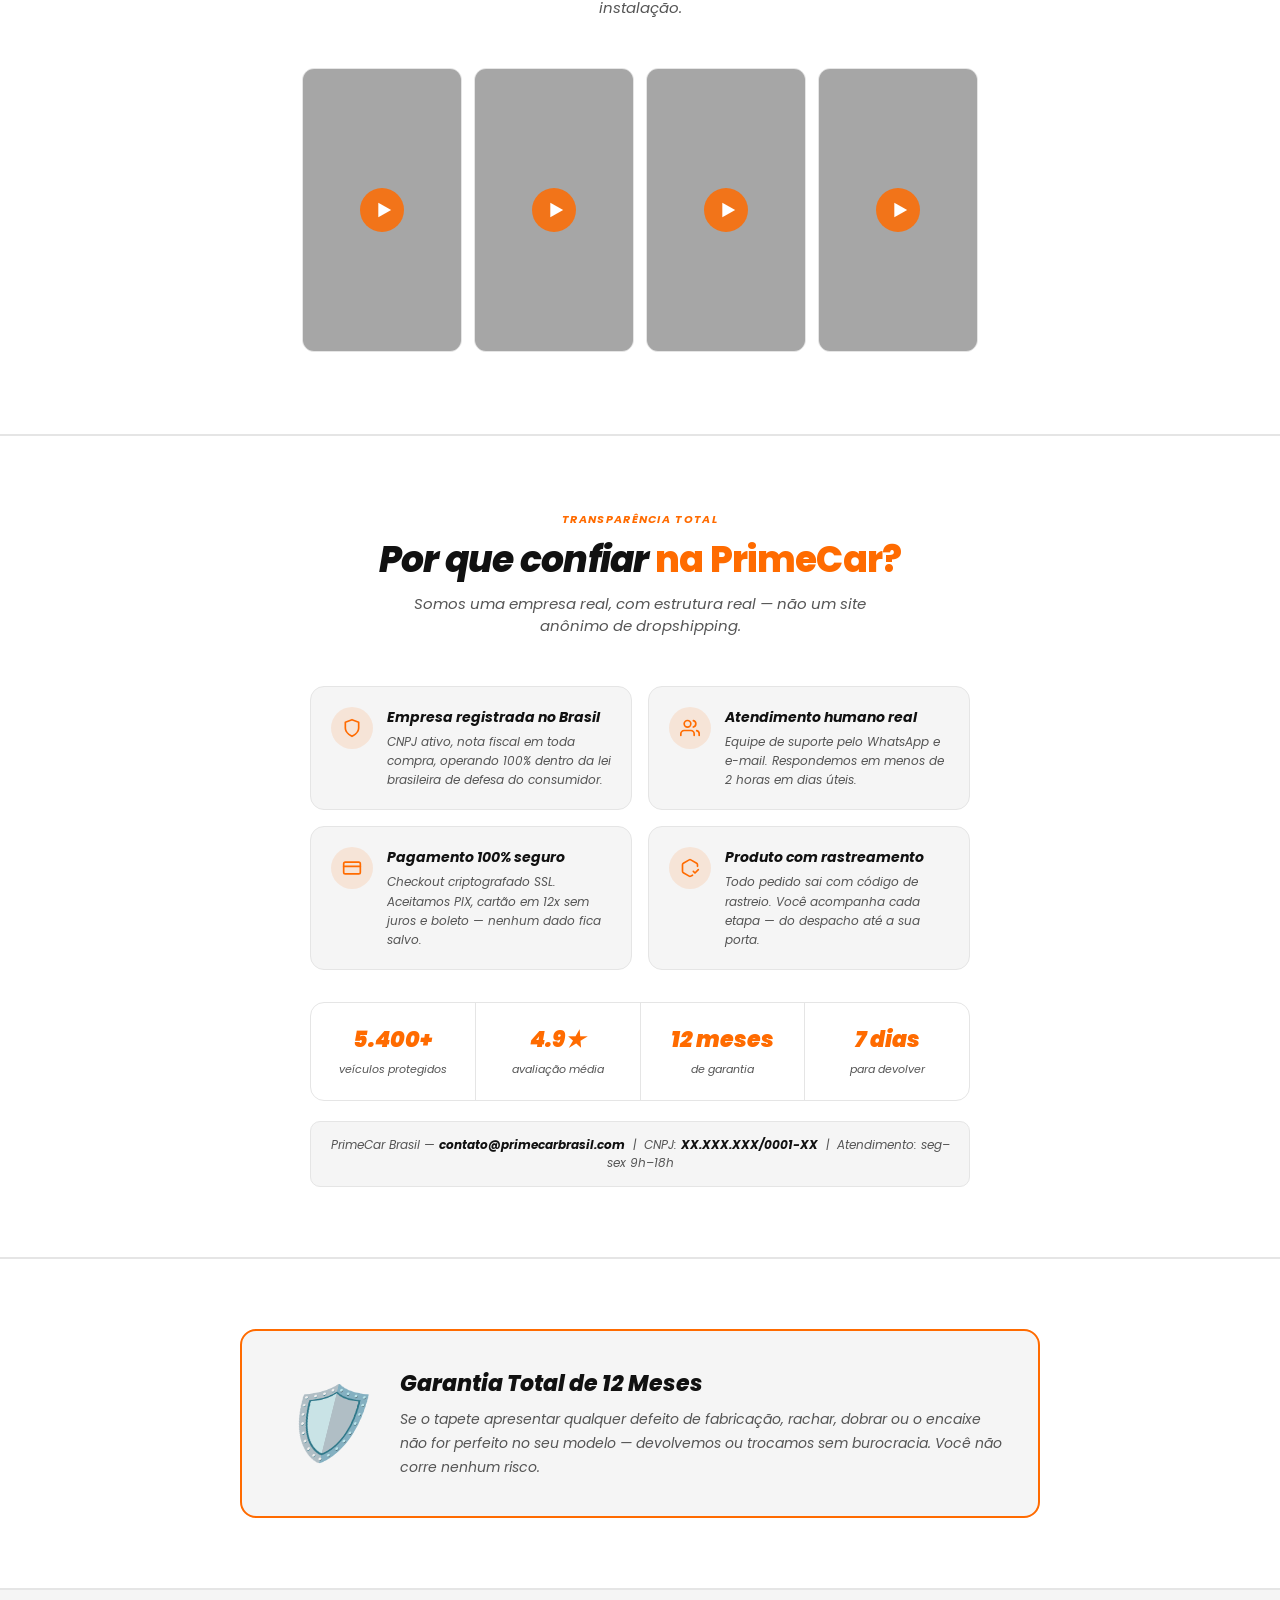
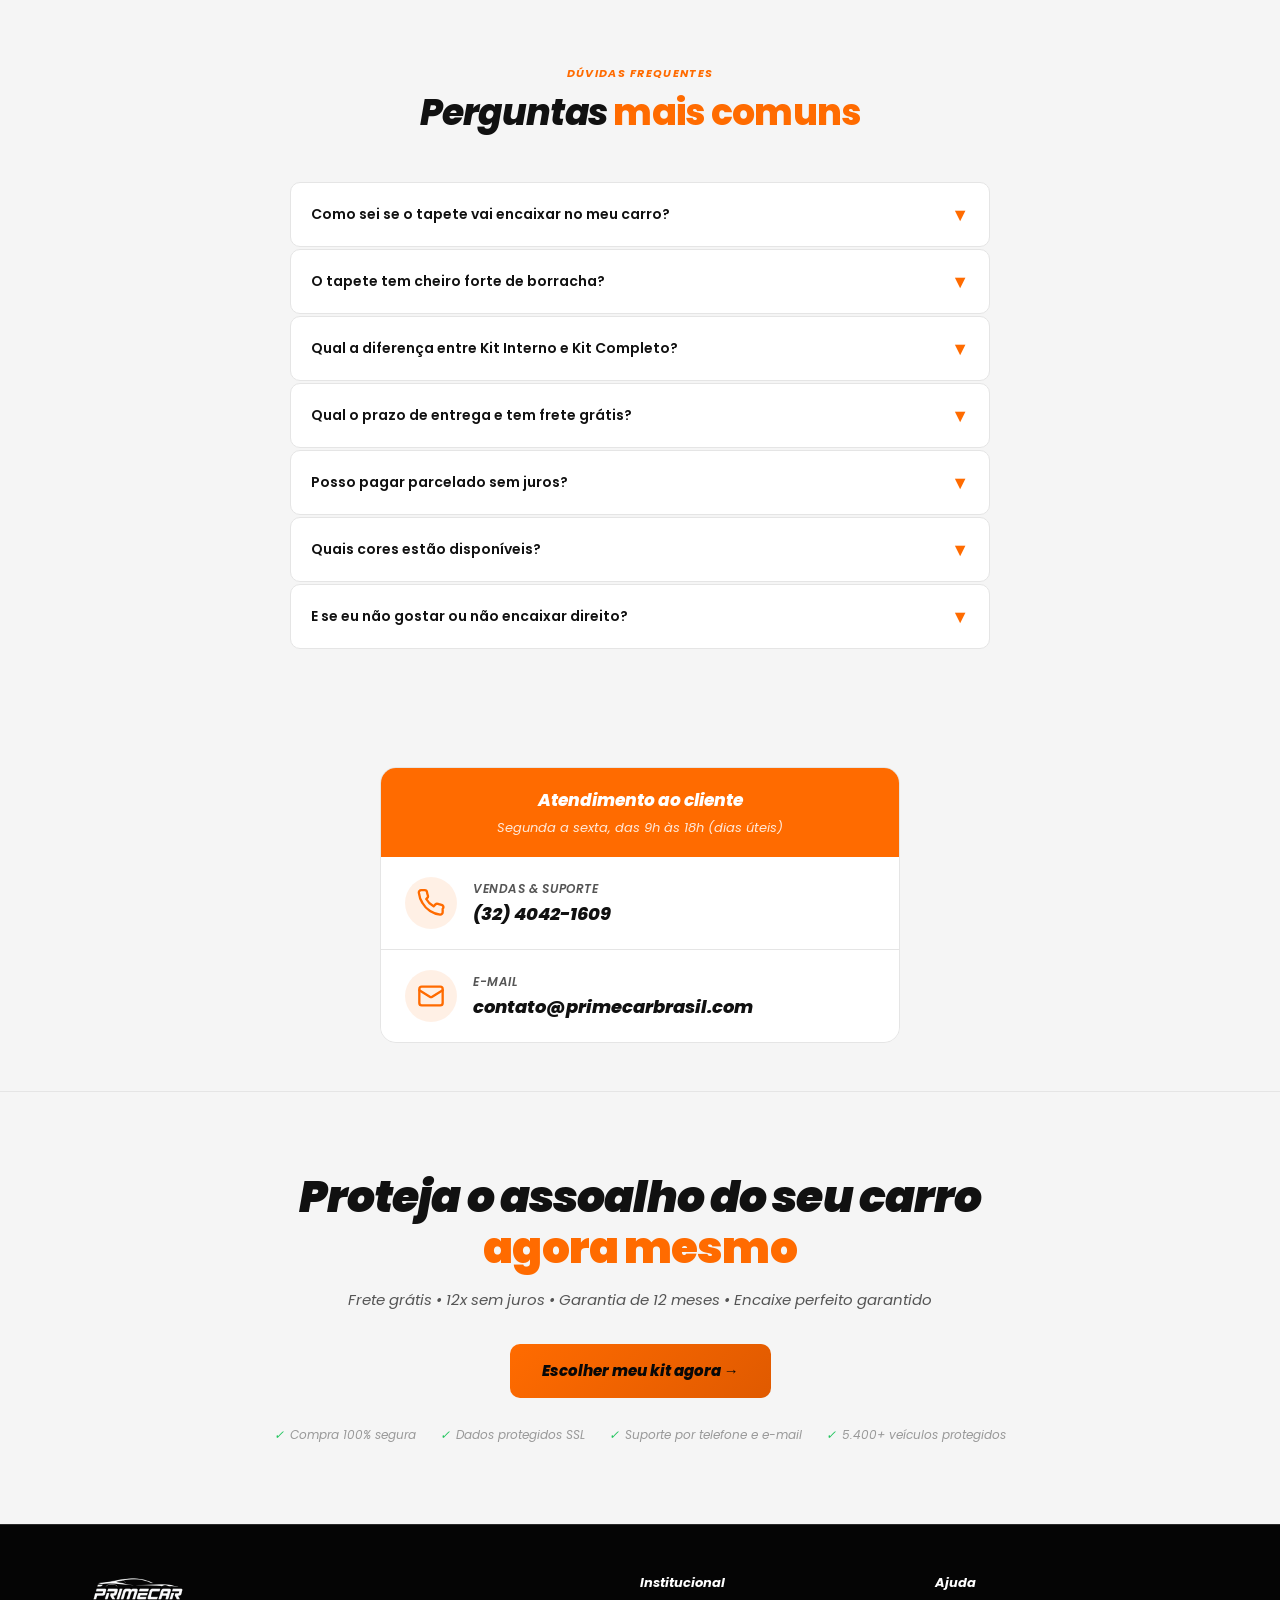
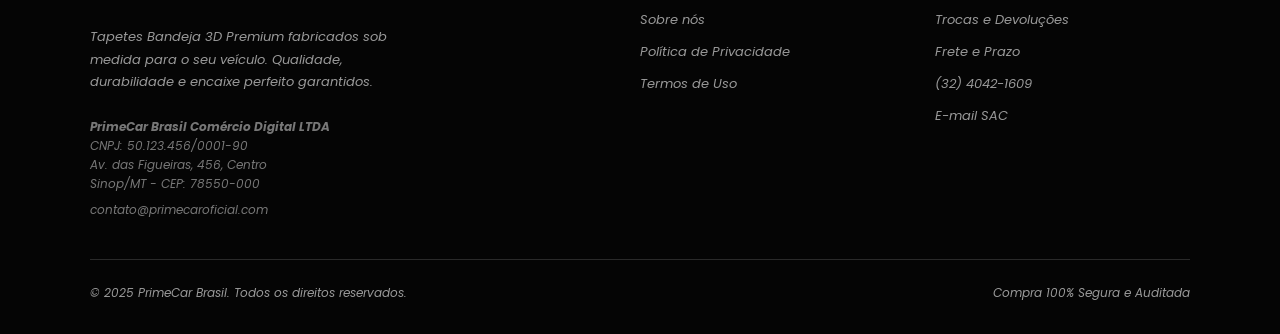
==== commit 80c53603: "commit 04 de. maio" ====
--- a/index.html
+++ b/index.html
@@ -1911,8 +1911,8 @@
   <div class="container">
     <div class="section-title">
       <div class="tag">Testes reais de qualidade</div>
-      <h2>Veja o que ele <em>aguenta</em> de verdade</h2>
-      <p>Cada teste filmado com o produto real — sem edição.</p>
+      <h2 style="color: #fff;">Veja o que ele <em>aguenta</em> de verdade</h2>
+      <p style="color: rgba(255,255,255,0.7);">Cada teste filmado com o produto real — sem edição.</p>
     </div>
 
     <!-- PANELS — vídeo + stats overlay (above tabs for better mobile UX) -->
@@ -2924,8 +2924,8 @@
 // CHECKOUT WITH UTM
 // =====================
 const CHECKOUT_URLS = {
-  'completo': 'https://seguro.primecarbr.com/api/public/shopify?product=3079992272944&store=30799',
-  'interno': 'https://seguro.primecarbr.com/api/public/shopify?product=3079964175412&store=30799',
+  'interno': 'https://seguro.primecarbr.com/checkout/Z-04KJB05YEA2630799',
+  'completo': 'https://seguro.primecarbr.com/checkout/Z-04A1Q05RX12630799',
 };
 const UTM_KEYS = ['utm_source','utm_medium','utm_campaign','utm_term','utm_content','src','sck','xcod'];
 
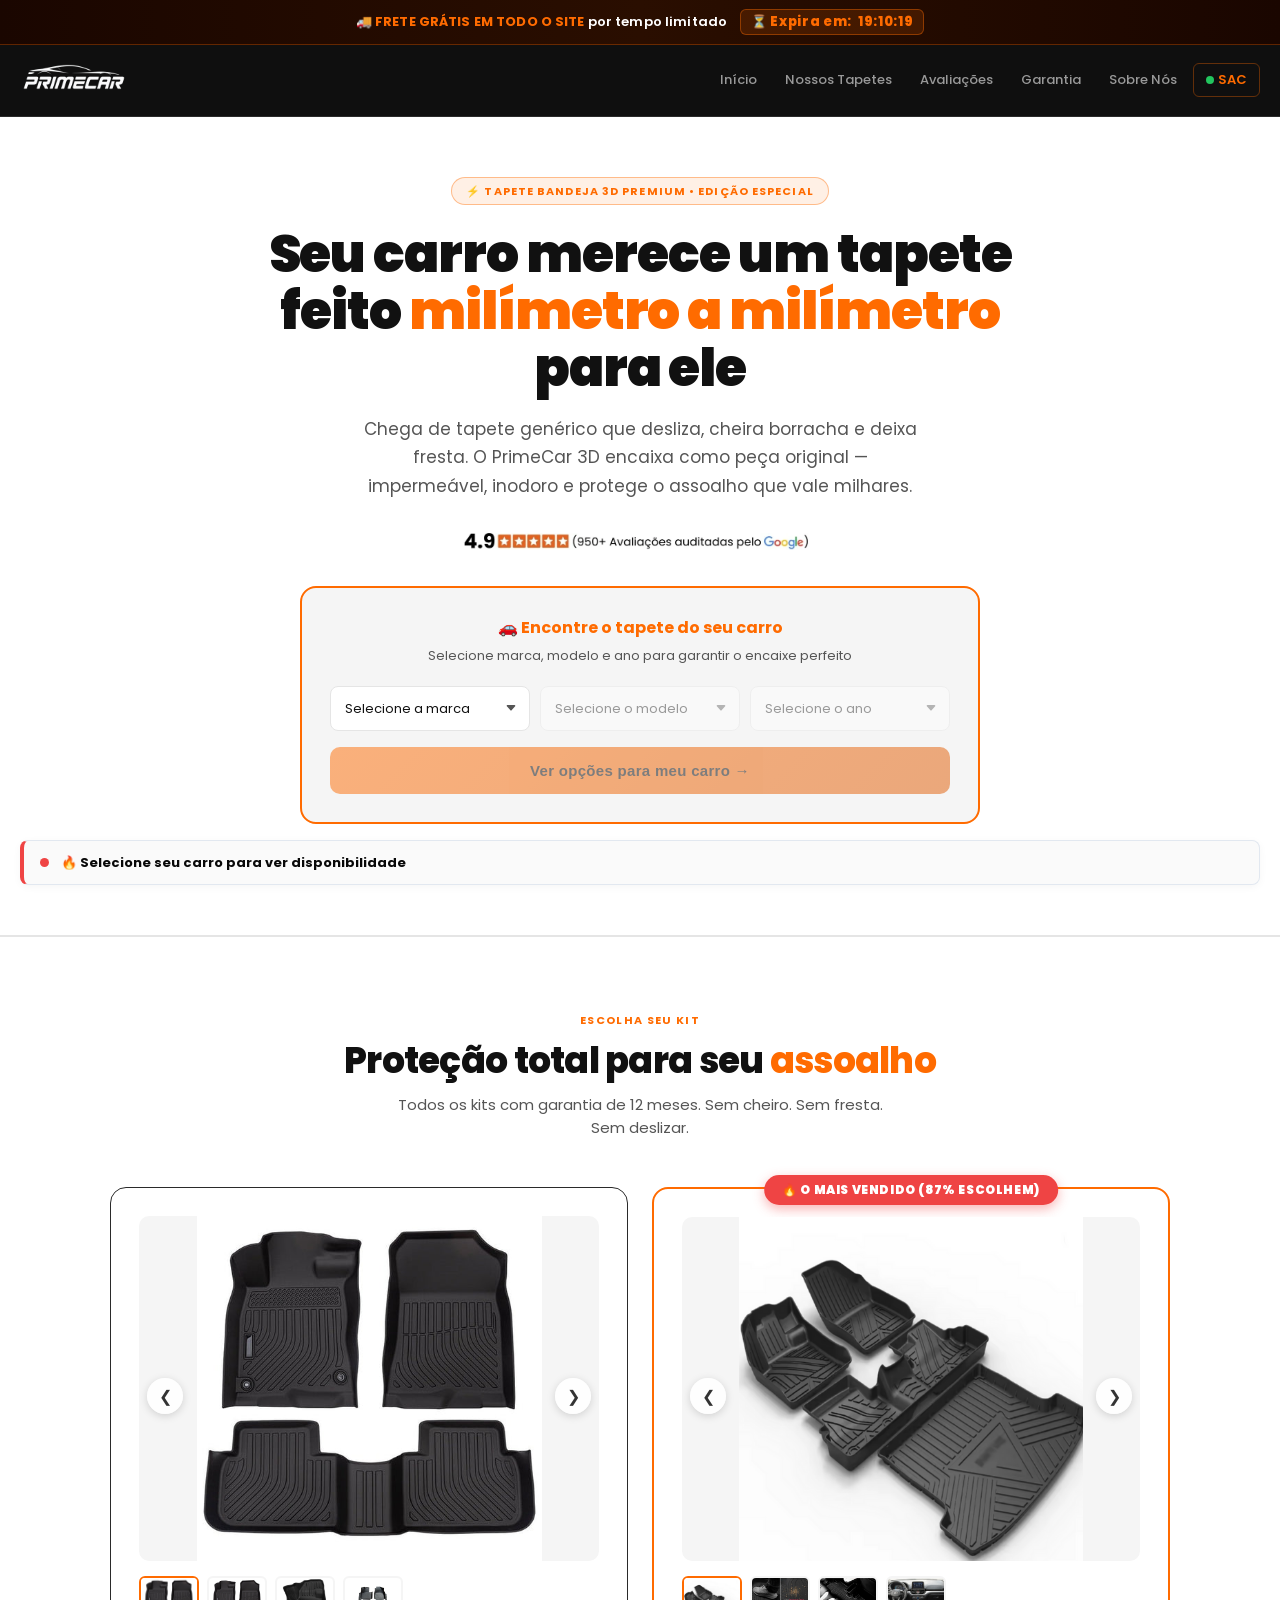
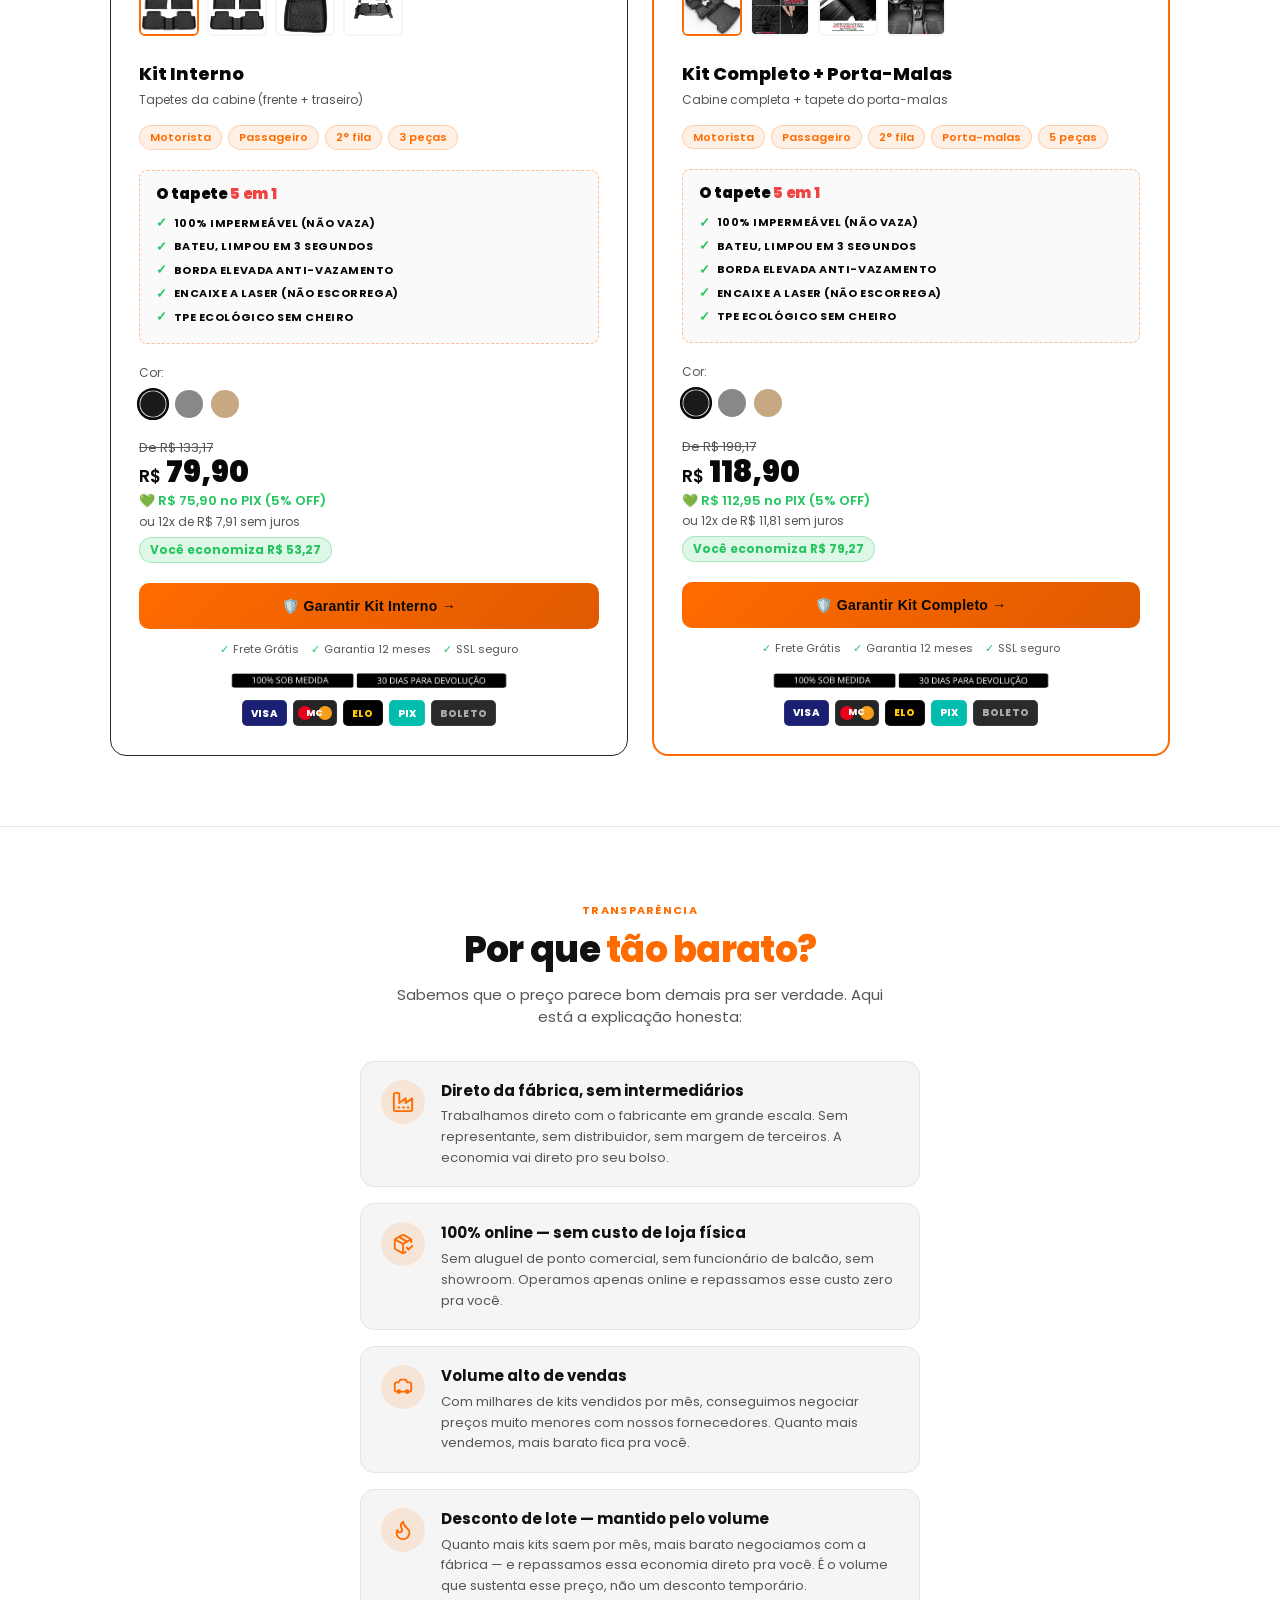
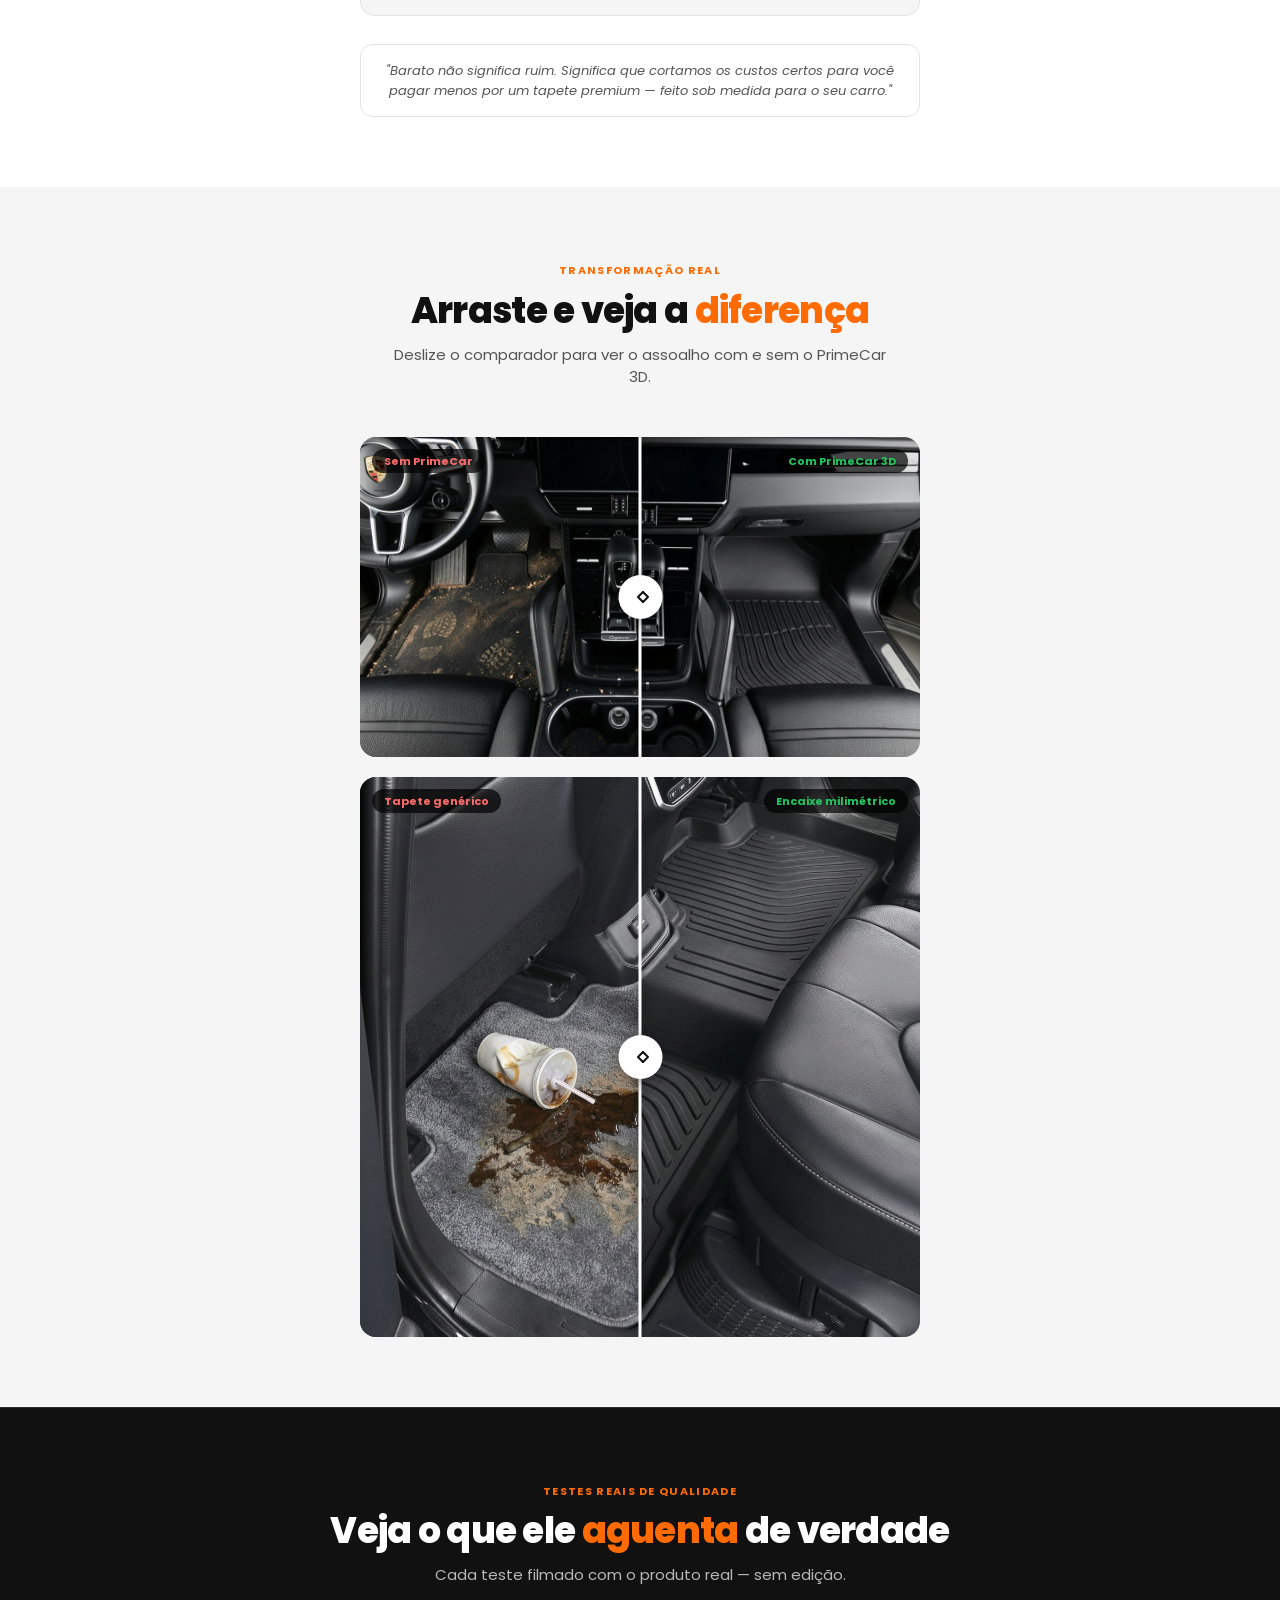
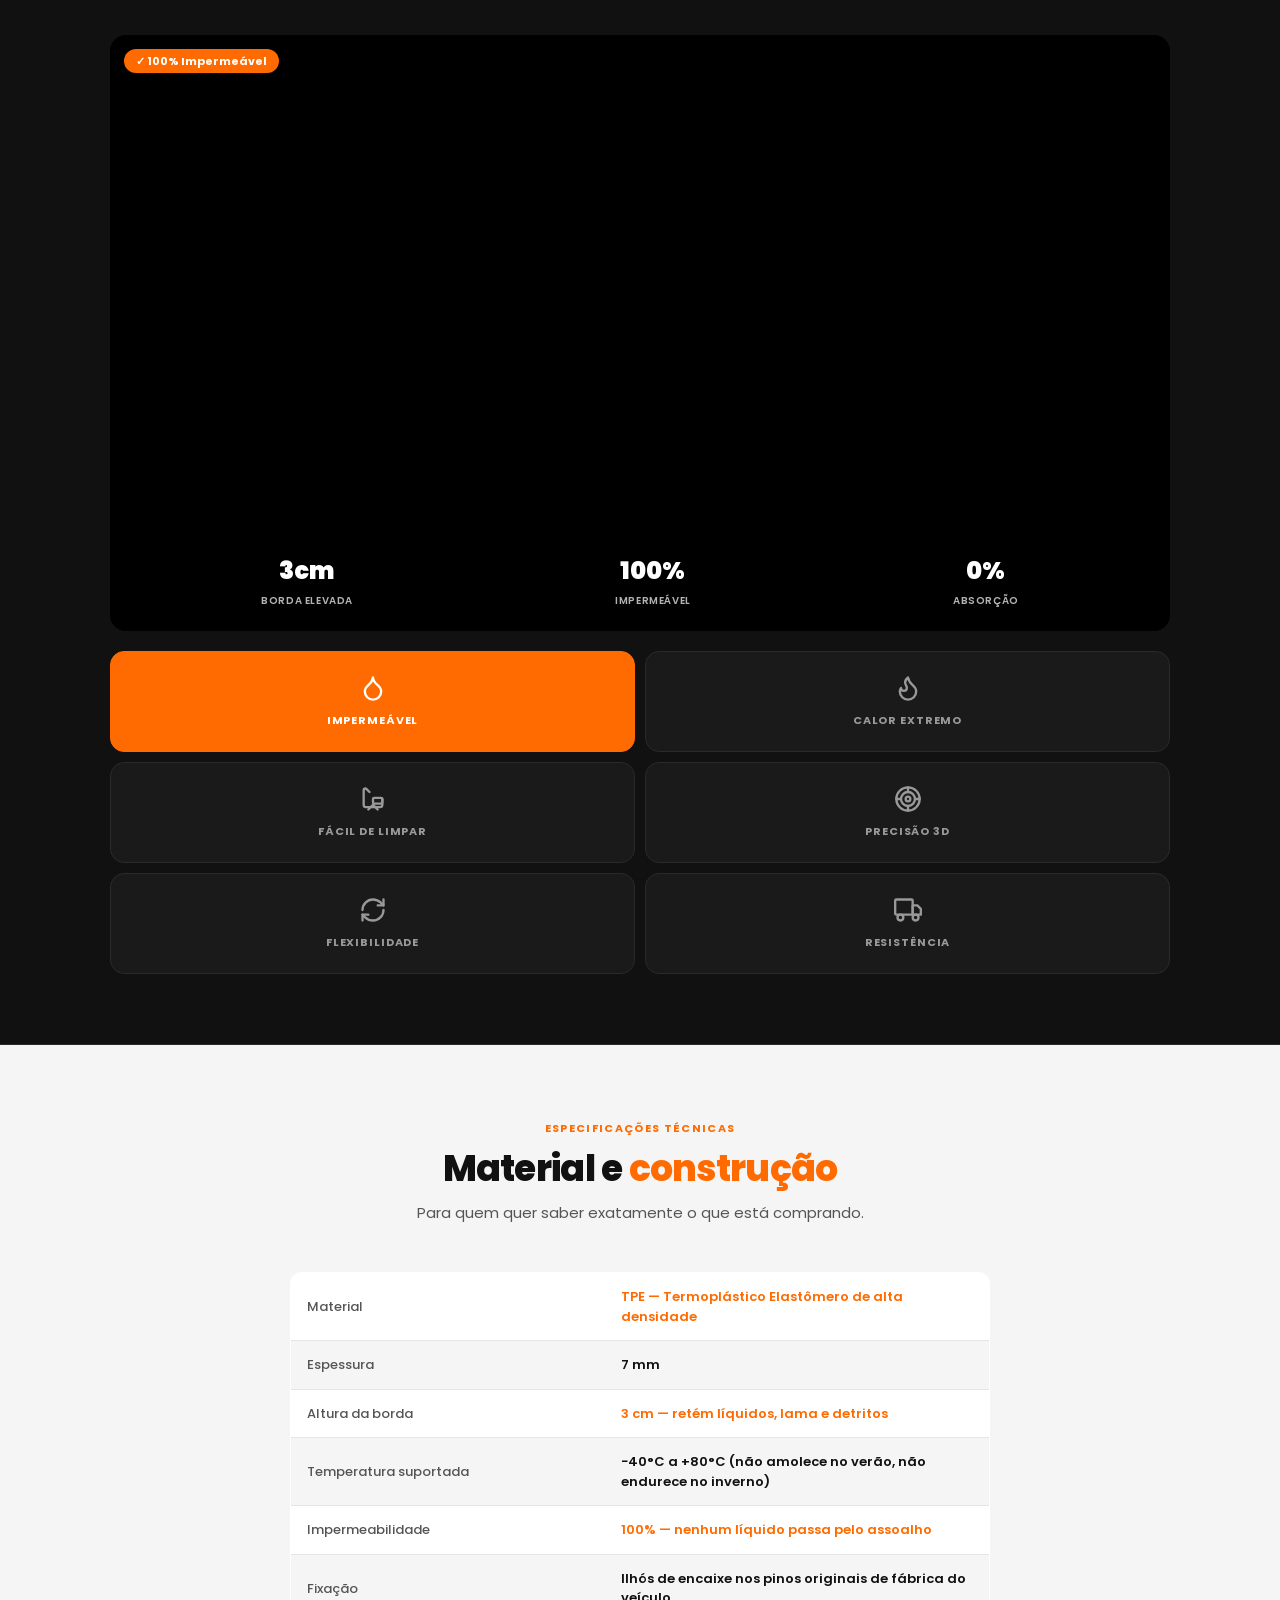
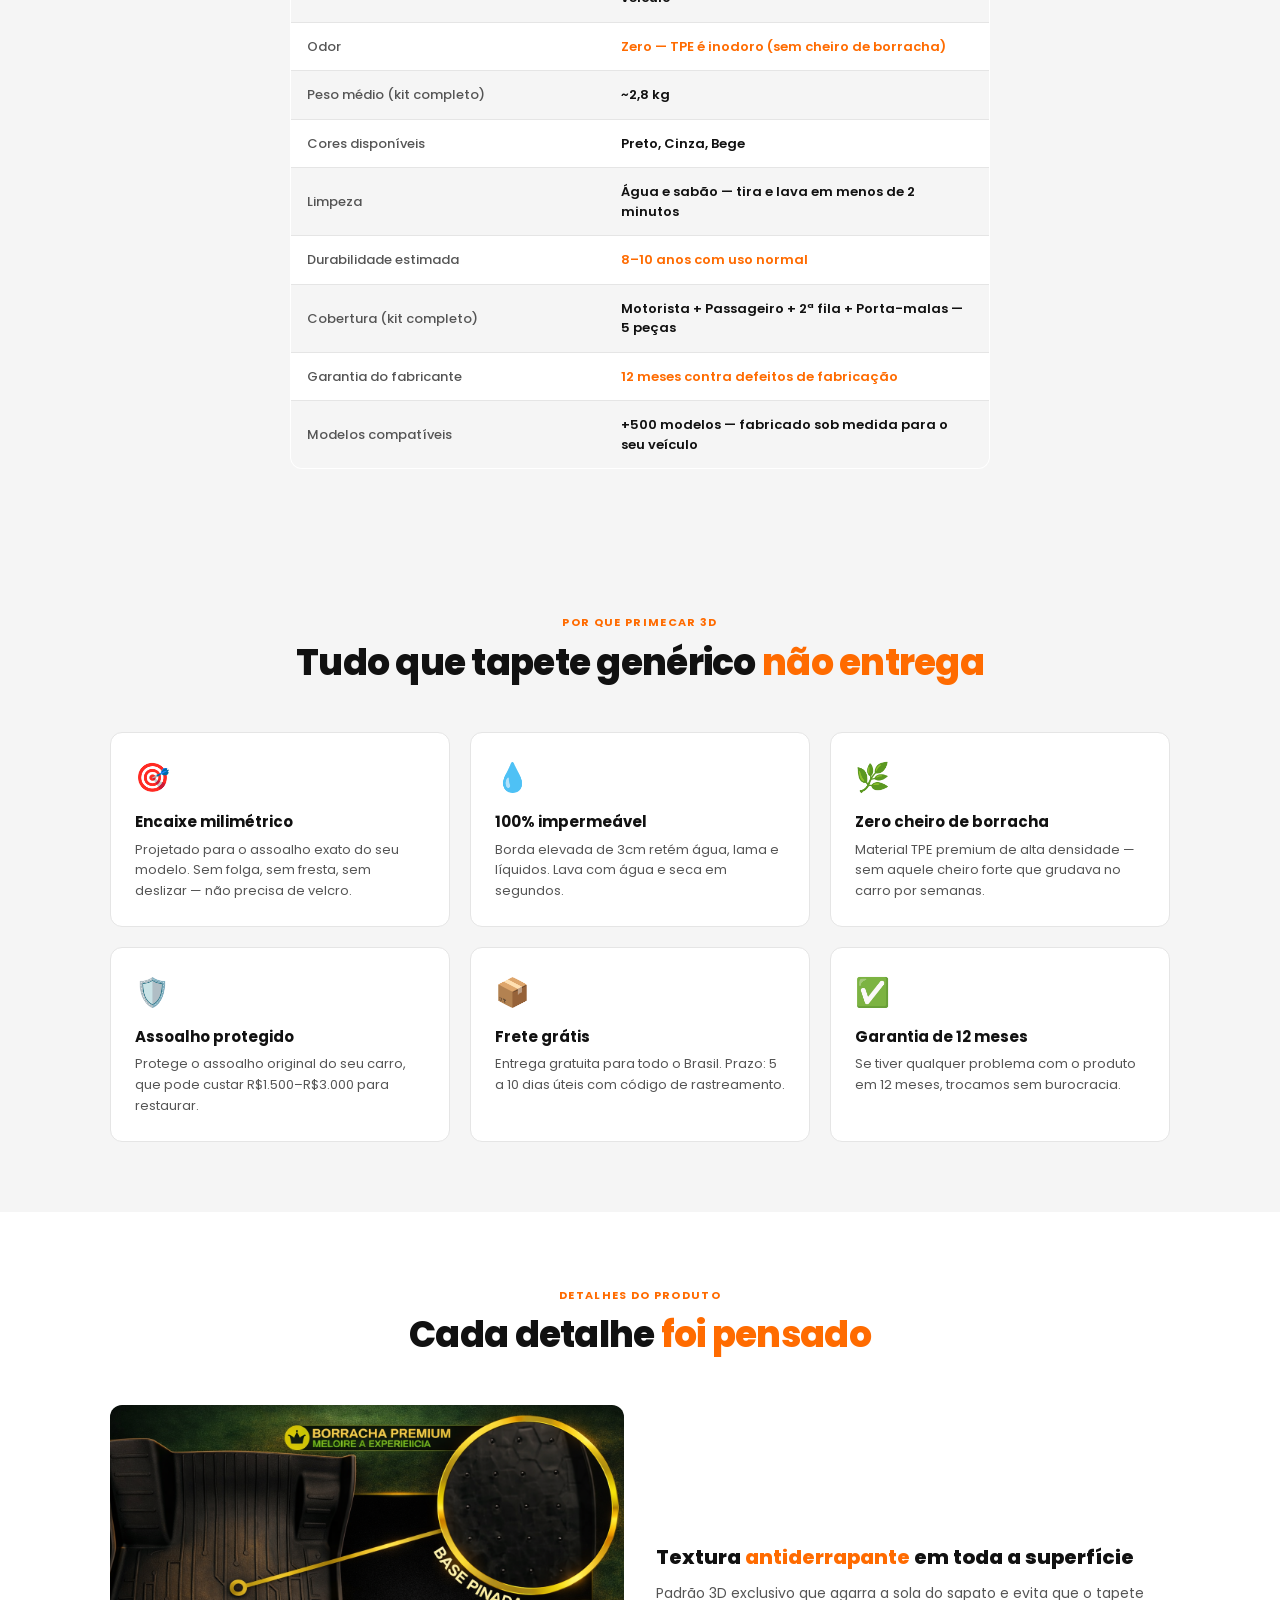
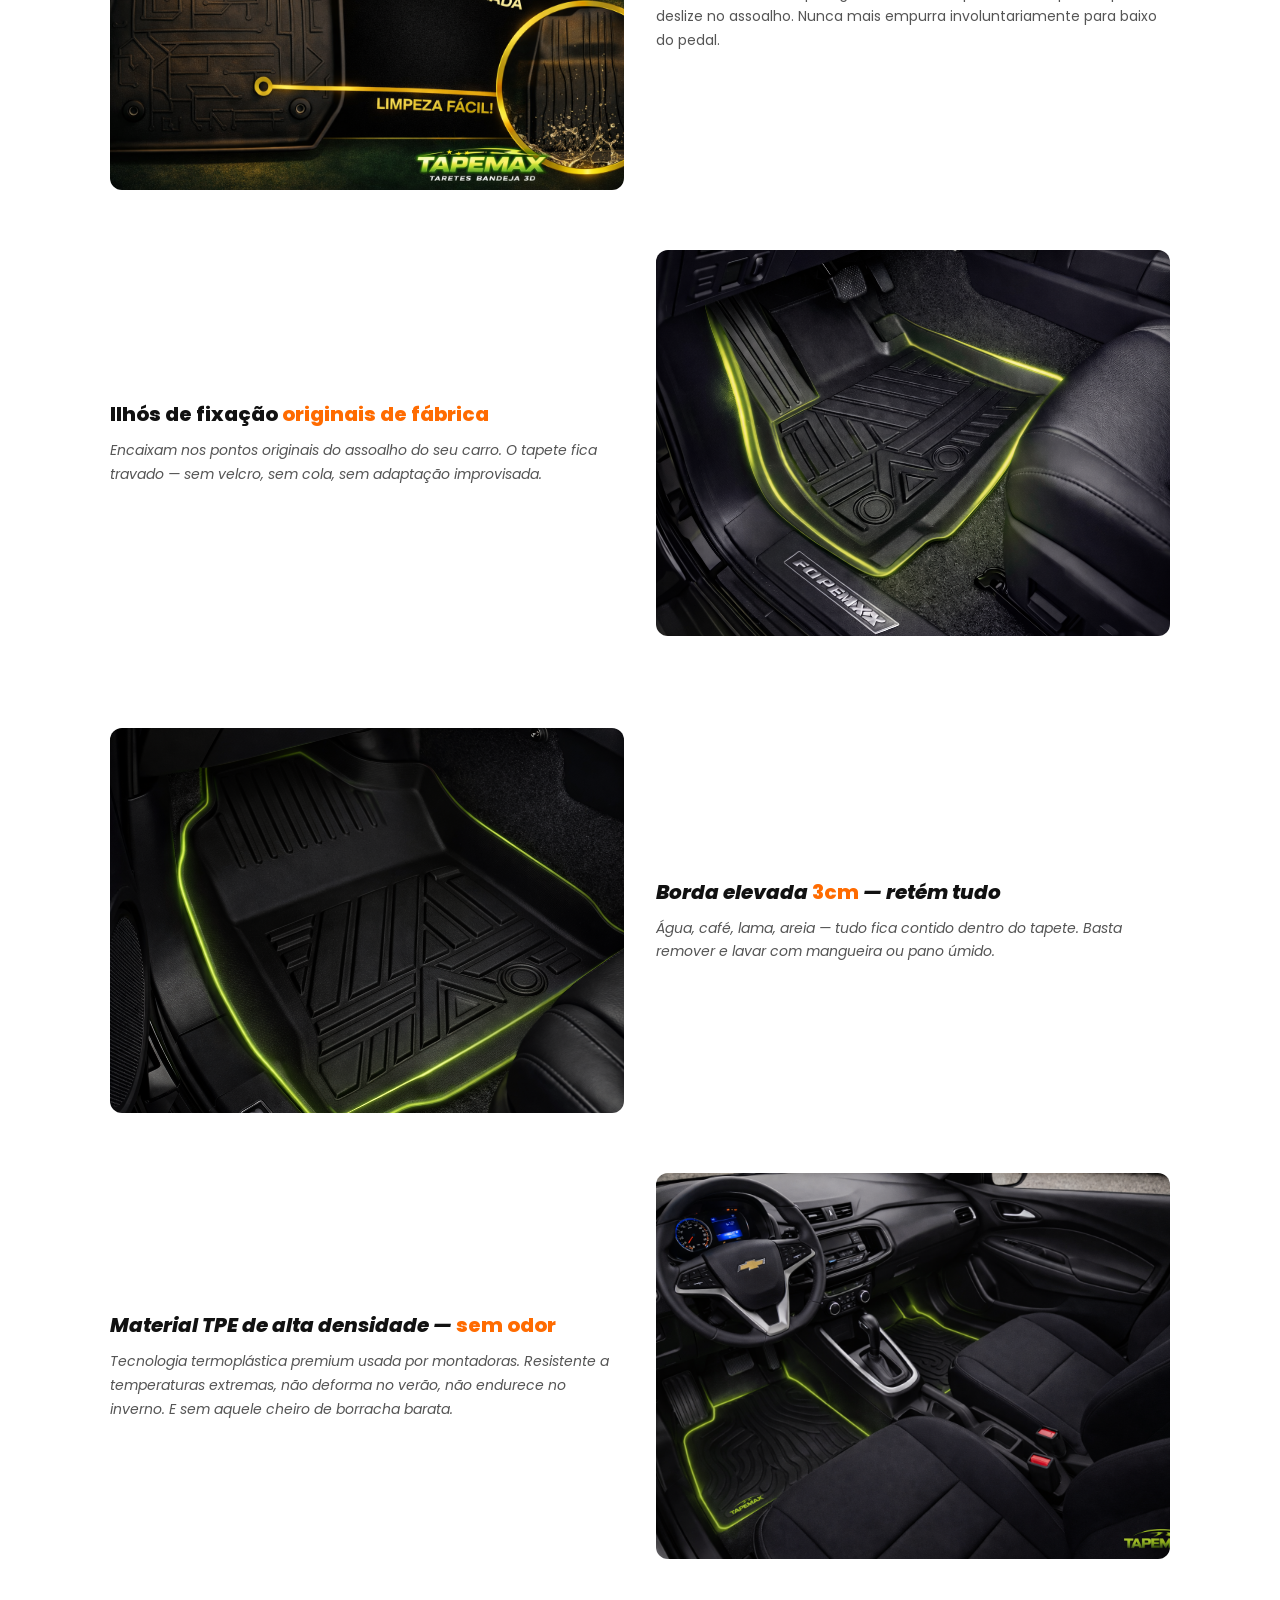
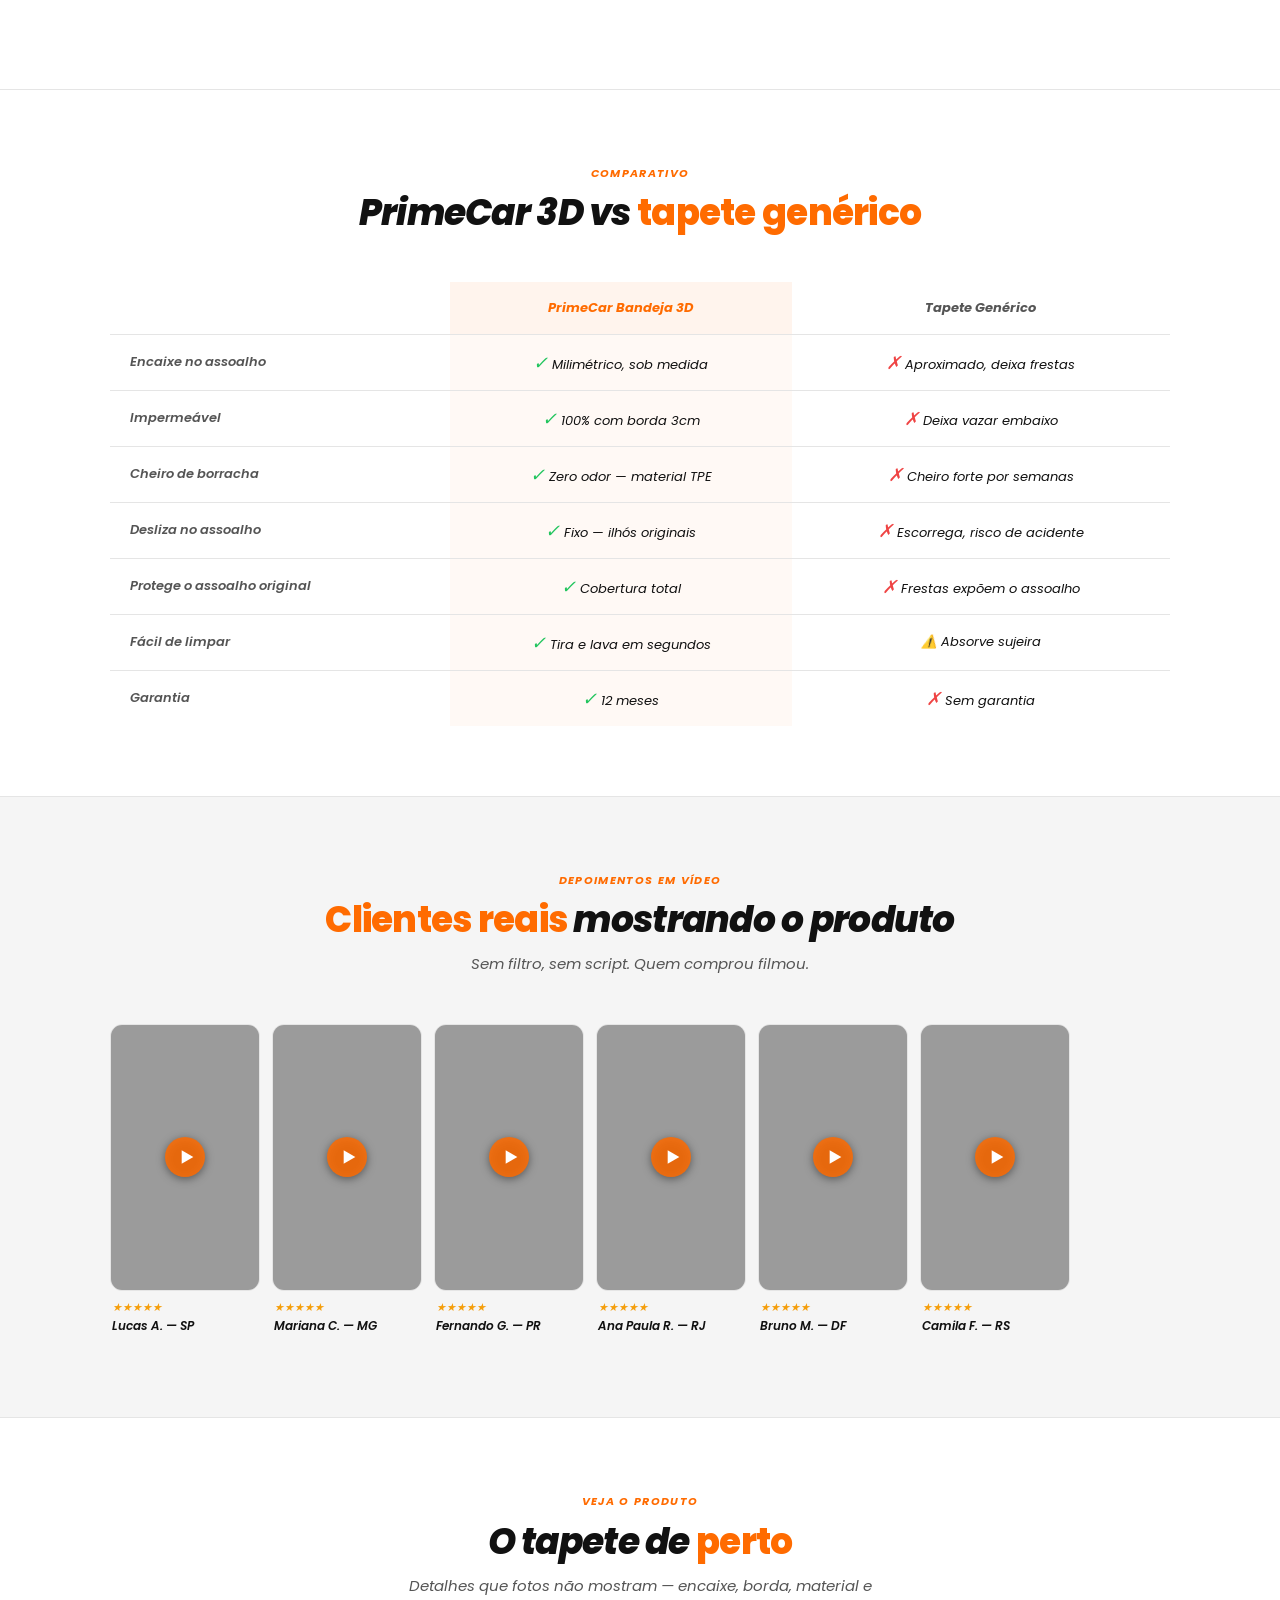
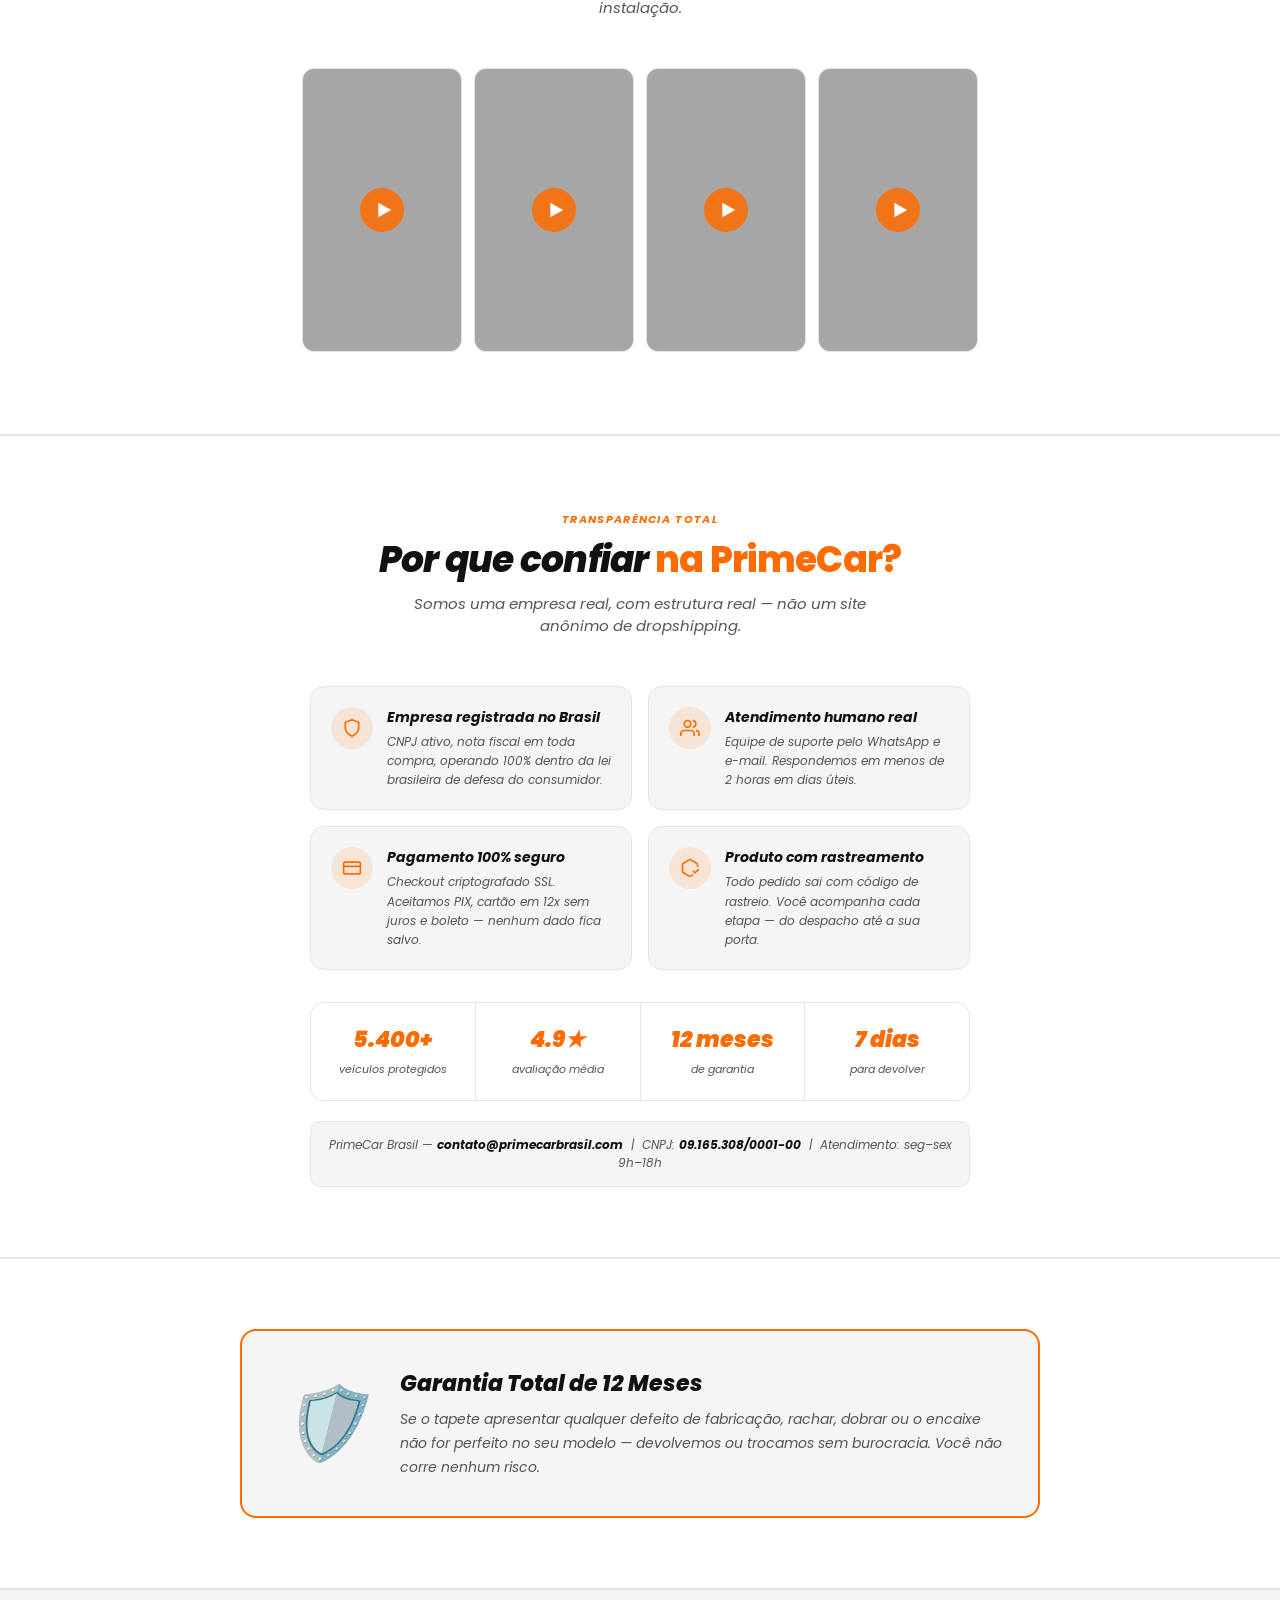
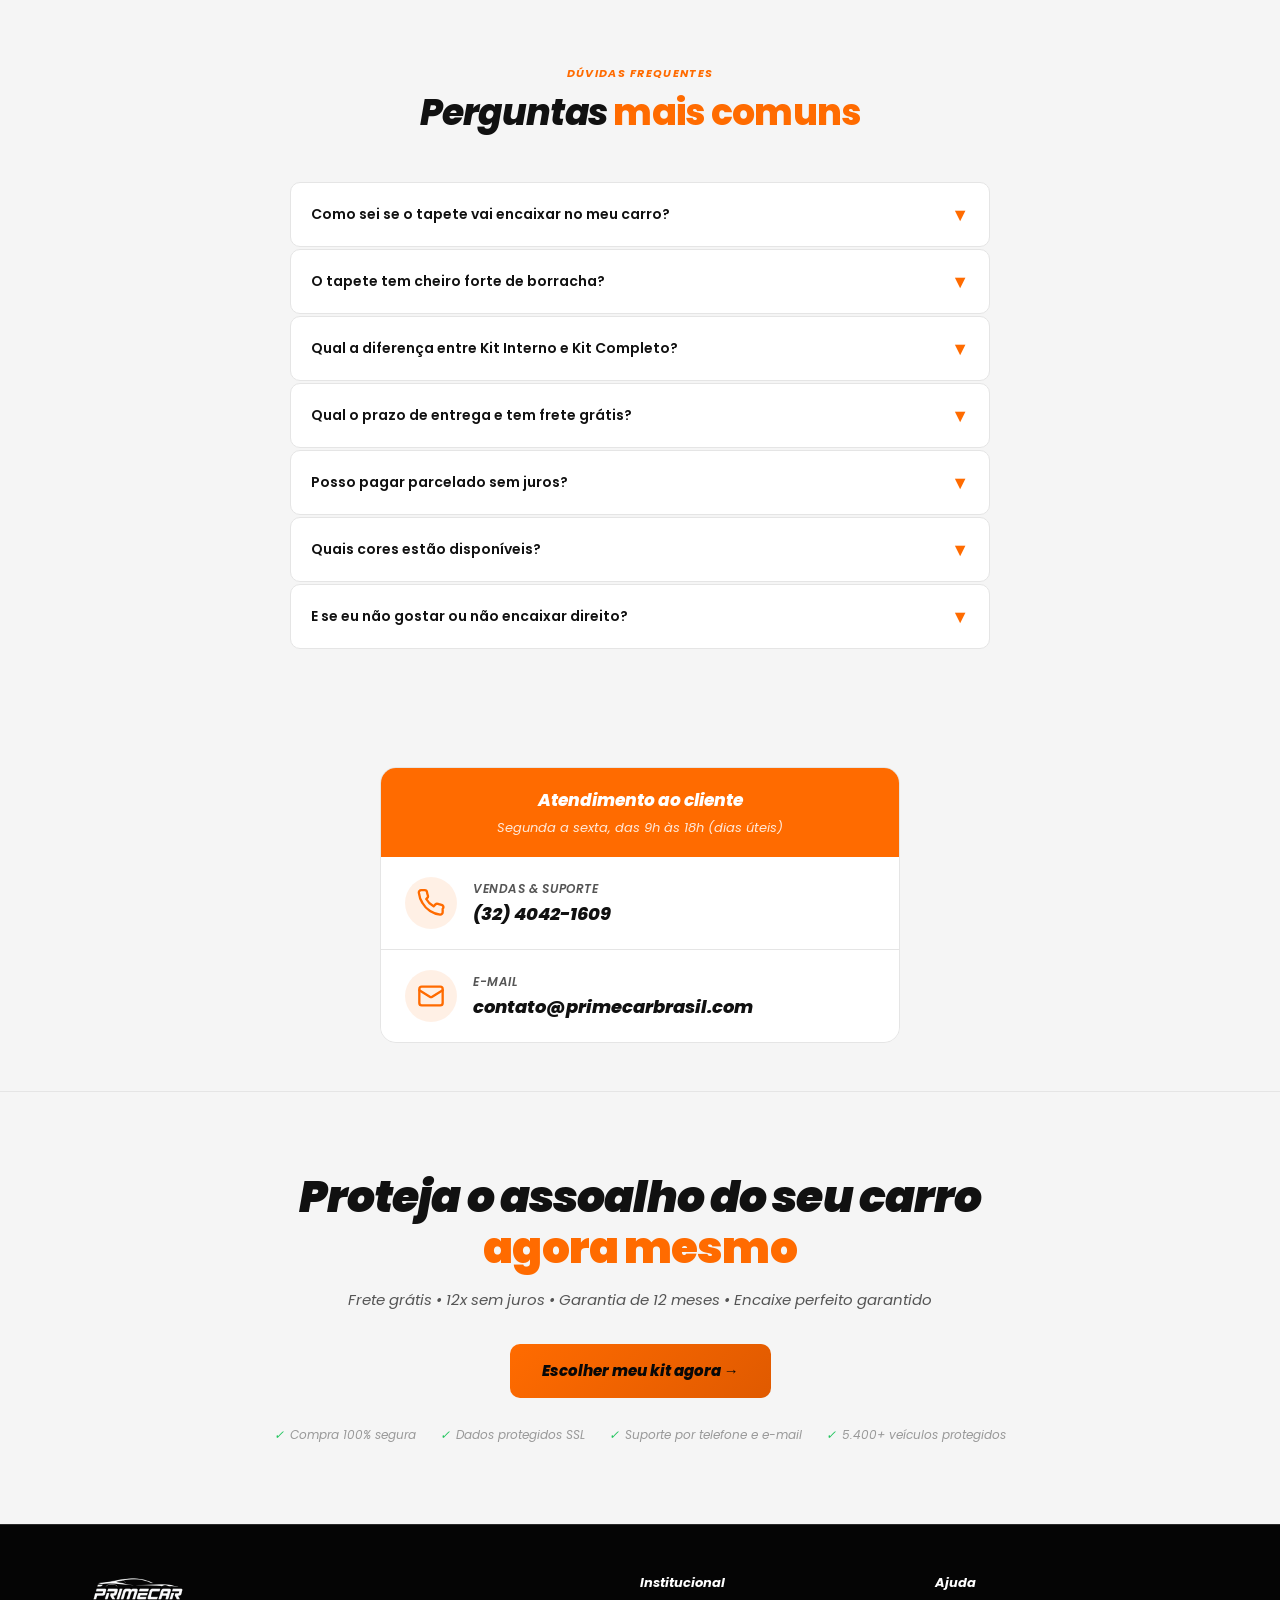
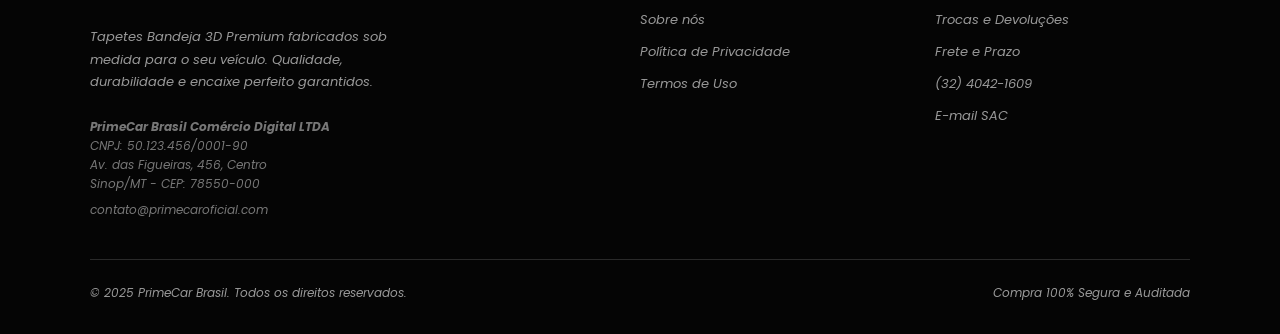
==== commit fb114072: "cnpj" ====
--- a/index.html
+++ b/index.html
@@ -1,22 +1,27 @@
 <!DOCTYPE html>
 <html lang="pt-BR">
+
 <head>
   <meta charset="UTF-8" />
   <meta name="viewport" content="width=device-width, initial-scale=1.0" />
   <title>PrimeCar — Tapete Bandeja 3D Premium | Encaixe Perfeito Para Seu Carro</title>
-  <meta name="description" content="Tapete Bandeja 3D Premium sob medida para seu carro. Sem cheiro, 100% impermeável, encaixe milimétrico. Protege o assoalho original. Frete grátis + 12x sem juros.">
+  <meta name="description"
+    content="Tapete Bandeja 3D Premium sob medida para seu carro. Sem cheiro, 100% impermeável, encaixe milimétrico. Protege o assoalho original. Frete grátis + 12x sem juros.">
   <meta property="og:title" content="PrimeCar — Tapete Bandeja 3D Premium | Encaixe Perfeito Para Seu Carro">
-  <meta property="og:description" content="Tapete Bandeja 3D Premium sob medida. Sem cheiro, impermeável, encaixe milimétrico. Frete grátis + 12x sem juros.">
-  <meta property="og:image" content="https://pub-bb2e103a32db4e198524a2e9ed8f35b4.r2.dev/0a3e0f09-e076-4dbe-bf87-7eb196ed207f/id-preview-cc9a0a5d--d3356862-d9ab-47fc-b806-56bf4769af98.lovable.app-1774002949263.png">
+  <meta property="og:description"
+    content="Tapete Bandeja 3D Premium sob medida. Sem cheiro, impermeável, encaixe milimétrico. Frete grátis + 12x sem juros.">
+  <meta property="og:image"
+    content="https://pub-bb2e103a32db4e198524a2e9ed8f35b4.r2.dev/0a3e0f09-e076-4dbe-bf87-7eb196ed207f/id-preview-cc9a0a5d--d3356862-d9ab-47fc-b806-56bf4769af98.lovable.app-1774002949263.png">
   <meta name="twitter:card" content="summary_large_image">
-  <meta name="twitter:image" content="https://pub-bb2e103a32db4e198524a2e9ed8f35b4.r2.dev/0a3e0f09-e076-4dbe-bf87-7eb196ed207f/id-preview-cc9a0a5d--d3356862-d9ab-47fc-b806-56bf4769af98.lovable.app-1774002949263.png">
+  <meta name="twitter:image"
+    content="https://pub-bb2e103a32db4e198524a2e9ed8f35b4.r2.dev/0a3e0f09-e076-4dbe-bf87-7eb196ed207f/id-preview-cc9a0a5d--d3356862-d9ab-47fc-b806-56bf4769af98.lovable.app-1774002949263.png">
 
   <!-- Microsoft Clarity -->
   <script type="text/javascript">
-    (function(c,l,a,r,i,t,y){
-      c[a]=c[a]||function(){(c[a].q=c[a].q||[]).push(arguments)};
-      t=l.createElement(r);t.async=1;t.src="https://www.clarity.ms/tag/"+i;
-      y=l.getElementsByTagName(r)[0];y.parentNode.insertBefore(t,y);
+    (function (c, l, a, r, i, t, y) {
+      c[a] = c[a] || function () { (c[a].q = c[a].q || []).push(arguments) };
+      t = l.createElement(r); t.async = 1; t.src = "https://www.clarity.ms/tag/" + i;
+      y = l.getElementsByTagName(r)[0]; y.parentNode.insertBefore(t, y);
     })(window, document, "clarity", "script", "wh7wlvd4jg");
   </script>
 
@@ -39,10 +44,17 @@
 
   <link rel="preconnect" href="https://fonts.googleapis.com">
   <link rel="preconnect" href="https://fonts.gstatic.com" crossorigin>
-  <link href="https://fonts.googleapis.com/css2?family=Poppins:wght@400;500;600;700;800;900&display=swap" rel="stylesheet">
+  <link href="https://fonts.googleapis.com/css2?family=Poppins:wght@400;500;600;700;800;900&display=swap"
+    rel="stylesheet">
 
   <style>
-    *, *::before, *::after { box-sizing: border-box; margin: 0; padding: 0; }
+    *,
+    *::before,
+    *::after {
+      box-sizing: border-box;
+      margin: 0;
+      padding: 0;
+    }
 
     :root {
       --orange: #FF6B00;
@@ -65,7 +77,10 @@
       --light-muted: #555555;
     }
 
-    html { scroll-behavior: smooth; }
+    html {
+      scroll-behavior: smooth;
+    }
+
     body {
       font-family: 'Poppins', sans-serif;
       background: var(--light-bg);
@@ -77,7 +92,7 @@
 
     /* HEADER */
     header {
-      background: rgba(8,8,8,0.97);
+      background: rgba(8, 8, 8, 0.97);
       backdrop-filter: blur(10px);
       border-bottom: 1px solid var(--border);
       padding: 14px 20px;
@@ -88,10 +103,18 @@
       top: 0;
       z-index: 100;
     }
-    header img { height: 36px; }
+
+    header img {
+      height: 36px;
+    }
 
     /* NAV */
-    .nav { display: flex; align-items: center; gap: 4px; }
+    .nav {
+      display: flex;
+      align-items: center;
+      gap: 4px;
+    }
+
     .nav a {
       color: var(--gray);
       font-size: 13px;
@@ -102,13 +125,21 @@
       transition: color 0.2s, background 0.2s;
       white-space: nowrap;
     }
-    .nav a:hover { color: var(--white); background: rgba(255,255,255,0.06); }
+
+    .nav a:hover {
+      color: var(--white);
+      background: rgba(255, 255, 255, 0.06);
+    }
+
     .nav a.nav-sac {
       color: var(--orange);
-      border: 1px solid rgba(255,107,0,0.35);
+      border: 1px solid rgba(255, 107, 0, 0.35);
       font-weight: 600;
     }
-    .nav a.nav-sac:hover { background: rgba(255,107,0,0.1); }
+
+    .nav a.nav-sac:hover {
+      background: rgba(255, 107, 0, 0.1);
+    }
 
     /* HAMBURGER (mobile) */
     .nav-hamburger {
@@ -119,12 +150,14 @@
       padding: 4px;
       color: var(--white);
     }
+
     .nav-drawer {
       display: none;
       position: fixed;
       top: 65px;
-      left: 0; right: 0;
-      background: rgba(8,8,8,0.98);
+      left: 0;
+      right: 0;
+      background: rgba(8, 8, 8, 0.98);
       backdrop-filter: blur(12px);
       border-bottom: 1px solid var(--border);
       padding: 16px 20px 24px;
@@ -132,7 +165,11 @@
       flex-direction: column;
       gap: 4px;
     }
-    .nav-drawer.open { display: flex; }
+
+    .nav-drawer.open {
+      display: flex;
+    }
+
     .nav-drawer a {
       color: var(--gray);
       font-size: 15px;
@@ -142,18 +179,28 @@
       border-radius: 8px;
       transition: color 0.2s, background 0.2s;
     }
-    .nav-drawer a:hover { color: var(--white); background: rgba(255,255,255,0.06); }
+
+    .nav-drawer a:hover {
+      color: var(--white);
+      background: rgba(255, 255, 255, 0.06);
+    }
+
     .nav-drawer a.nav-sac {
       color: var(--orange);
       font-weight: 700;
-      border: 1px solid rgba(255,107,0,0.35);
+      border: 1px solid rgba(255, 107, 0, 0.35);
       text-align: center;
       margin-top: 8px;
     }
 
-    @media(max-width:760px){
-      .nav { display: none; }
-      .nav-hamburger { display: flex; }
+    @media(max-width:760px) {
+      .nav {
+        display: none;
+      }
+
+      .nav-hamburger {
+        display: flex;
+      }
     }
 
     /* HERO */
@@ -163,10 +210,11 @@
       background: var(--light-card);
       border-bottom: 1px solid var(--light-border);
     }
+
     .hero-badge {
       display: inline-block;
-      background: rgba(255,107,0,0.1);
-      border: 1px solid rgba(255,107,0,0.4);
+      background: rgba(255, 107, 0, 0.1);
+      border: 1px solid rgba(255, 107, 0, 0.4);
       color: var(--orange);
       font-size: 11px;
       font-weight: 700;
@@ -176,6 +224,7 @@
       border-radius: 100px;
       margin-bottom: 20px;
     }
+
     .hero h1 {
       font-size: clamp(28px, 5.5vw, 52px);
       font-weight: 900;
@@ -184,7 +233,12 @@
       letter-spacing: -0.02em;
       color: var(--light-text);
     }
-    .hero h1 em { color: var(--orange); font-style: normal; }
+
+    .hero h1 em {
+      color: var(--orange);
+      font-style: normal;
+    }
+
     .hero-sub {
       font-size: clamp(14px, 2vw, 17px);
       color: var(--light-muted);
@@ -192,6 +246,7 @@
       margin: 0 auto 32px;
       line-height: 1.7;
     }
+
     .hero-stars {
       display: flex;
       align-items: center;
@@ -201,8 +256,16 @@
       font-size: 13px;
       color: var(--light-muted);
     }
-    .hero-stars .stars { color: #F59E0B; font-size: 16px; letter-spacing: 1px; }
-    .hero-stars strong { color: var(--light-text); }
+
+    .hero-stars .stars {
+      color: #F59E0B;
+      font-size: 16px;
+      letter-spacing: 1px;
+    }
+
+    .hero-stars strong {
+      color: var(--light-text);
+    }
 
     /* VEHICLE SELECTOR */
     .selector-box {
@@ -213,24 +276,33 @@
       border-radius: 16px;
       padding: 28px;
     }
+
     .selector-box h2 {
       font-size: 16px;
       font-weight: 700;
       margin-bottom: 6px;
       color: var(--orange);
     }
+
     .selector-box p {
       font-size: 13px;
       color: var(--light-muted);
       margin-bottom: 20px;
     }
+
     .selector-grid {
       display: grid;
       grid-template-columns: 1fr 1fr 1fr;
       gap: 10px;
       margin-bottom: 16px;
     }
-    @media(max-width:500px){ .selector-grid { grid-template-columns: 1fr; } }
+
+    @media(max-width:500px) {
+      .selector-grid {
+        grid-template-columns: 1fr;
+      }
+    }
+
     .selector-grid select {
       background: var(--light-card);
       border: 1px solid var(--light-border);
@@ -246,8 +318,17 @@
       background-repeat: no-repeat;
       background-position: right 12px center;
     }
-    .selector-grid select:disabled { opacity: 0.4; cursor: not-allowed; }
-    .selector-grid select:focus { outline: none; border-color: var(--orange); }
+
+    .selector-grid select:disabled {
+      opacity: 0.4;
+      cursor: not-allowed;
+    }
+
+    .selector-grid select:focus {
+      outline: none;
+      border-color: var(--orange);
+    }
+
     .btn-ver-opcoes {
       width: 100%;
       background: linear-gradient(135deg, var(--orange), var(--orange-dark));
@@ -265,11 +346,22 @@
       justify-content: center;
       gap: 8px;
     }
-    .btn-ver-opcoes:hover { transform: translateY(-1px); box-shadow: 0 8px 24px rgba(255,107,0,0.35); }
-    .btn-ver-opcoes:disabled { opacity: 0.5; cursor: not-allowed; transform: none; }
+
+    .btn-ver-opcoes:hover {
+      transform: translateY(-1px);
+      box-shadow: 0 8px 24px rgba(255, 107, 0, 0.35);
+    }
+
+    .btn-ver-opcoes:disabled {
+      opacity: 0.5;
+      cursor: not-allowed;
+      transform: none;
+    }
 
     /* Stock row — sempre visível */
-    #urgency-stock-row { margin-top: 16px; }
+    #urgency-stock-row {
+      margin-top: 16px;
+    }
 
     .stock-badge {
       display: flex;
@@ -284,18 +376,36 @@
       font-size: 13px;
       font-weight: 700;
       color: var(--black);
-      box-shadow: 0 2px 8px rgba(0,0,0,0.04);
+      box-shadow: 0 2px 8px rgba(0, 0, 0, 0.04);
       text-align: left;
     }
+
     .stock-dot {
-      width: 9px; height: 9px;
+      width: 9px;
+      height: 9px;
       background: var(--red);
       border-radius: 50%;
       flex-shrink: 0;
       animation: pulse 1.2s infinite;
     }
-    @keyframes pulse { 0%,100%{opacity:1;transform:scale(1)} 50%{opacity:0.5;transform:scale(0.8)} }
-    .stock-count { color: #ff4d4d; }
+
+    @keyframes pulse {
+
+      0%,
+      100% {
+        opacity: 1;
+        transform: scale(1)
+      }
+
+      50% {
+        opacity: 0.5;
+        transform: scale(0.8)
+      }
+    }
+
+    .stock-count {
+      color: #ff4d4d;
+    }
 
     /* SAC */
     .sac-box {
@@ -305,6 +415,7 @@
       overflow: hidden;
       border: 1px solid var(--border);
     }
+
     .sac-header {
       background: var(--orange);
       padding: 20px 24px;
@@ -313,9 +424,22 @@
       flex-direction: column;
       gap: 4px;
     }
-    .sac-header strong { font-size: 17px; color: #fff; font-weight: 800; }
-    .sac-header span { font-size: 13px; color: rgba(255,255,255,0.85); }
-    .sac-contacts { background: var(--light-card); }
+
+    .sac-header strong {
+      font-size: 17px;
+      color: #fff;
+      font-weight: 800;
+    }
+
+    .sac-header span {
+      font-size: 13px;
+      color: rgba(255, 255, 255, 0.85);
+    }
+
+    .sac-contacts {
+      background: var(--light-card);
+    }
+
     .sac-row {
       display: flex;
       align-items: center;
@@ -323,31 +447,85 @@
       padding: 20px 24px;
       border-bottom: 1px solid var(--light-border);
     }
-    .sac-row:last-child { border-bottom: none; }
+
+    .sac-row:last-child {
+      border-bottom: none;
+    }
+
     .sac-icon {
-      width: 52px; height: 52px;
-      background: rgba(255,107,0,0.1);
+      width: 52px;
+      height: 52px;
+      background: rgba(255, 107, 0, 0.1);
       border-radius: 50%;
-      display: flex; align-items: center; justify-content: center;
+      display: flex;
+      align-items: center;
+      justify-content: center;
       flex-shrink: 0;
       color: var(--orange);
     }
-    .sac-info { display: flex; flex-direction: column; gap: 2px; }
-    .sac-info strong { font-size: 12px; color: var(--light-muted); font-weight: 600; text-transform: uppercase; letter-spacing: 0.05em; }
-    .sac-info a { font-size: 18px; font-weight: 800; color: var(--light-text); text-decoration: none; }
-    .sac-info a:hover { color: var(--orange); }
+
+    .sac-info {
+      display: flex;
+      flex-direction: column;
+      gap: 2px;
+    }
+
+    .sac-info strong {
+      font-size: 12px;
+      color: var(--light-muted);
+      font-weight: 600;
+      text-transform: uppercase;
+      letter-spacing: 0.05em;
+    }
+
+    .sac-info a {
+      font-size: 18px;
+      font-weight: 800;
+      color: var(--light-text);
+      text-decoration: none;
+    }
+
+    .sac-info a:hover {
+      color: var(--orange);
+    }
 
     /* CONTAINER */
-    .container { max-width: 1100px; margin: 0 auto; padding: 0 20px; }
-    section { padding: 70px 0; }
+    .container {
+      max-width: 1100px;
+      margin: 0 auto;
+      padding: 0 20px;
+    }
+
+    section {
+      padding: 70px 0;
+    }
 
     /* LIGHT SECTIONS */
-    #antes-depois { background: var(--light-bg); }
-    #why-cheap { background: var(--light-card); }
-    #specs { background: var(--light-bg); }
-    #expo-section { background: var(--light-card); border-top: 1px solid var(--light-border); border-bottom: 1px solid var(--light-border); }
-    #sac { background: var(--light-bg) !important; }
-    #sac .sac-box { border-color: var(--light-border); }
+    #antes-depois {
+      background: var(--light-bg);
+    }
+
+    #why-cheap {
+      background: var(--light-card);
+    }
+
+    #specs {
+      background: var(--light-bg);
+    }
+
+    #expo-section {
+      background: var(--light-card);
+      border-top: 1px solid var(--light-border);
+      border-bottom: 1px solid var(--light-border);
+    }
+
+    #sac {
+      background: var(--light-bg) !important;
+    }
+
+    #sac .sac-box {
+      border-color: var(--light-border);
+    }
 
     /* Section titles on light backgrounds */
     #antes-depois .section-title h2,
@@ -360,7 +538,9 @@
     #confia .section-title h2,
     #garantia .section-title h2,
     #faq .section-title h2,
-    #sac .section-title h2 { color: var(--light-text); }
+    #sac .section-title h2 {
+      color: var(--light-text);
+    }
 
     #antes-depois .section-title p,
     #why-cheap .section-title p,
@@ -371,13 +551,16 @@
     #avaliacoes .section-title p,
     #confia .section-title p,
     #garantia .section-title p,
-    #faq .section-title p { color: var(--light-muted); }
+    #faq .section-title p {
+      color: var(--light-muted);
+    }
 
     /* SECTION TITLE */
     .section-title {
       text-align: center;
       margin-bottom: 48px;
     }
+
     .section-title .tag {
       display: inline-block;
       color: var(--orange);
@@ -387,14 +570,23 @@
       text-transform: uppercase;
       margin-bottom: 10px;
     }
+
     .section-title h2 {
       font-size: clamp(22px, 4vw, 36px);
       font-weight: 800;
       line-height: 1.2;
       letter-spacing: -0.02em;
     }
-    .section-title h2 { color: var(--light-text); }
-    .section-title h2 em { color: var(--orange); font-style: normal; }
+
+    .section-title h2 {
+      color: var(--light-text);
+    }
+
+    .section-title h2 em {
+      color: var(--orange);
+      font-style: normal;
+    }
+
     .section-title p {
       font-size: 15px;
       color: var(--light-muted);
@@ -403,19 +595,39 @@
       margin-left: auto;
       margin-right: auto;
     }
+
     /* Seções dark — agora em Clear Mode */
     #kits .section-title h2,
     #comparativo .section-title h2,
     #testes .section-title h2,
-    #cta-final h2 { color: var(--light-text); }
+    #cta-final h2 {
+      color: var(--light-text);
+    }
+
     #kits .section-title p,
     #comparativo .section-title p,
-    #testes .section-title p { color: var(--light-muted); }
+    #testes .section-title p {
+      color: var(--light-muted);
+    }
 
     /* KIT SECTION */
-    #kits { background: var(--light-card); border-top: 1px solid var(--light-border); border-bottom: 1px solid var(--light-border); }
-    .kit-grid { display: grid; grid-template-columns: 1fr 1fr; gap: 24px; }
-    @media(max-width:700px){ .kit-grid { grid-template-columns: 1fr; } }
+    #kits {
+      background: var(--light-card);
+      border-top: 1px solid var(--light-border);
+      border-bottom: 1px solid var(--light-border);
+    }
+
+    .kit-grid {
+      display: grid;
+      grid-template-columns: 1fr 1fr;
+      gap: 24px;
+    }
+
+    @media(max-width:700px) {
+      .kit-grid {
+        grid-template-columns: 1fr;
+      }
+    }
 
     .kit-card {
       background: var(--white);
@@ -426,10 +638,12 @@
       position: relative;
       transition: border-color 0.2s;
     }
+
     .kit-card.featured {
       border: 2px solid var(--orange);
       background: var(--white);
     }
+
     .kit-badge {
       position: absolute;
       top: -14px;
@@ -444,34 +658,58 @@
       padding: 6px 18px;
       border-radius: 100px;
       white-space: nowrap;
-      box-shadow: 0 4px 12px rgba(239,68,68,0.4);
+      box-shadow: 0 4px 12px rgba(239, 68, 68, 0.4);
       animation: bounceBadge 2.5s infinite;
     }
+
     @keyframes bounceBadge {
-      0%, 100% { transform: translateX(-50%) translateY(0); }
-      50% { transform: translateX(-50%) translateY(-4px); }
-    }
+
+      0%,
+      100% {
+        transform: translateX(-50%) translateY(0);
+      }
+
+      50% {
+        transform: translateX(-50%) translateY(-4px);
+      }
+    }
+
     .main-img-wrapper {
       position: relative;
     }
+
     .gallery-arrow {
       position: absolute;
       top: 50%;
       transform: translateY(-50%);
-      background: rgba(255,255,255,0.9);
+      background: rgba(255, 255, 255, 0.9);
       border: none;
-      width: 36px; height: 36px;
+      width: 36px;
+      height: 36px;
       border-radius: 50%;
       font-size: 16px;
       color: #333;
       cursor: pointer;
-      display: flex; align-items: center; justify-content: center;
-      box-shadow: 0 2px 8px rgba(0,0,0,0.15);
+      display: flex;
+      align-items: center;
+      justify-content: center;
+      box-shadow: 0 2px 8px rgba(0, 0, 0, 0.15);
       z-index: 2;
     }
-    .gallery-arrow.prev { left: 8px; }
-    .gallery-arrow.next { right: 8px; }
-    .gallery-arrow:hover { background: #fff; box-shadow: 0 2px 8px rgba(0,0,0,0.3); }
+
+    .gallery-arrow.prev {
+      left: 8px;
+    }
+
+    .gallery-arrow.next {
+      right: 8px;
+    }
+
+    .gallery-arrow:hover {
+      background: #fff;
+      box-shadow: 0 2px 8px rgba(0, 0, 0, 0.3);
+    }
+
     .kit-img {
       width: 100%;
       aspect-ratio: 4/3;
@@ -480,6 +718,7 @@
       border-radius: 10px;
       margin-bottom: 8px;
     }
+
     .kit-thumbnails {
       display: flex;
       gap: 8px;
@@ -487,8 +726,16 @@
       overflow-x: auto;
       padding-bottom: 4px;
     }
-    .kit-thumbnails::-webkit-scrollbar { height: 4px; }
-    .kit-thumbnails::-webkit-scrollbar-thumb { background: #ddd; border-radius: 4px; }
+
+    .kit-thumbnails::-webkit-scrollbar {
+      height: 4px;
+    }
+
+    .kit-thumbnails::-webkit-scrollbar-thumb {
+      background: #ddd;
+      border-radius: 4px;
+    }
+
     .kit-thumb {
       width: 60px;
       height: 60px;
@@ -500,18 +747,33 @@
       background: #f5f5f5;
       transition: border-color 0.2s;
     }
-    .kit-thumb.active { border-color: var(--orange); }
-    .kit-name { font-size: 18px; font-weight: 800; margin-bottom: 4px; }
-    .kit-includes { font-size: 12px; color: #555555; margin-bottom: 16px; }
+
+    .kit-thumb.active {
+      border-color: var(--orange);
+    }
+
+    .kit-name {
+      font-size: 18px;
+      font-weight: 800;
+      margin-bottom: 4px;
+    }
+
+    .kit-includes {
+      font-size: 12px;
+      color: #555555;
+      margin-bottom: 16px;
+    }
+
     .kit-pieces {
       display: flex;
       gap: 6px;
       flex-wrap: wrap;
       margin-bottom: 20px;
     }
+
     .kit-piece {
-      background: rgba(255,107,0,0.1);
-      border: 1px solid rgba(255,107,0,0.25);
+      background: rgba(255, 107, 0, 0.1);
+      border: 1px solid rgba(255, 107, 0, 0.25);
       color: var(--orange);
       font-size: 11px;
       font-weight: 600;
@@ -521,11 +783,12 @@
 
     .kit-5in1-box {
       background: #fafafa;
-      border: 1px dashed rgba(255,107,0,0.4);
+      border: 1px dashed rgba(255, 107, 0, 0.4);
       border-radius: 8px;
       padding: 12px 16px;
       margin-bottom: 20px;
     }
+
     .kit-5in1-title {
       font-weight: 900;
       color: var(--black);
@@ -533,7 +796,11 @@
       margin-bottom: 8px;
       letter-spacing: -0.02em;
     }
-    .kit-5in1-title span { color: var(--red); }
+
+    .kit-5in1-title span {
+      color: var(--red);
+    }
+
     .kit-5in1-list {
       list-style: none;
       font-size: 11px;
@@ -541,39 +808,98 @@
       color: var(--black);
       letter-spacing: 0.05em;
     }
+
     .kit-5in1-list li {
       margin-bottom: 4px;
       display: flex;
       align-items: center;
       gap: 6px;
     }
-    .kit-5in1-list .check { color: var(--green); font-size: 13px; }
+
+    .kit-5in1-list .check {
+      color: var(--green);
+      font-size: 13px;
+    }
 
     /* Color picker */
-    .color-label { font-size: 12px; color: #555555; margin-bottom: 8px; }
-    .color-options { display: flex; gap: 8px; margin-bottom: 20px; }
+    .color-label {
+      font-size: 12px;
+      color: #555555;
+      margin-bottom: 8px;
+    }
+
+    .color-options {
+      display: flex;
+      gap: 8px;
+      margin-bottom: 20px;
+    }
+
     .color-btn {
-      width: 28px; height: 28px;
+      width: 28px;
+      height: 28px;
       border-radius: 50%;
       border: 2px solid transparent;
       cursor: pointer;
       transition: border-color 0.15s, transform 0.15s;
     }
-    .color-btn.active { border-color: var(--black); transform: scale(1.15); }
-    .color-btn.preto { background: #1a1a1a; box-shadow: inset 0 0 0 1px #ddd; }
-    .color-btn.cinza { background: #888888; }
-    .color-btn.bege { background: #C8A882; }
-
-    .price-block { margin-bottom: 20px; }
-    .price-de { font-size: 13px; color: #555555; text-decoration: line-through; }
-    .price-por { font-size: 30px; font-weight: 900; color: var(--black); line-height: 1; }
-    .price-por span { font-size: 17px; font-weight: 600; }
-    .price-pix { font-size: 13px; color: var(--green); font-weight: 600; margin-top: 4px; }
-    .price-parcela { font-size: 12px; color: #555555; margin-top: 2px; }
+
+    .color-btn.active {
+      border-color: var(--black);
+      transform: scale(1.15);
+    }
+
+    .color-btn.preto {
+      background: #1a1a1a;
+      box-shadow: inset 0 0 0 1px #ddd;
+    }
+
+    .color-btn.cinza {
+      background: #888888;
+    }
+
+    .color-btn.bege {
+      background: #C8A882;
+    }
+
+    .price-block {
+      margin-bottom: 20px;
+    }
+
+    .price-de {
+      font-size: 13px;
+      color: #555555;
+      text-decoration: line-through;
+    }
+
+    .price-por {
+      font-size: 30px;
+      font-weight: 900;
+      color: var(--black);
+      line-height: 1;
+    }
+
+    .price-por span {
+      font-size: 17px;
+      font-weight: 600;
+    }
+
+    .price-pix {
+      font-size: 13px;
+      color: var(--green);
+      font-weight: 600;
+      margin-top: 4px;
+    }
+
+    .price-parcela {
+      font-size: 12px;
+      color: #555555;
+      margin-top: 2px;
+    }
+
     .price-economy {
       display: inline-block;
-      background: rgba(34,197,94,0.15);
-      border: 1px solid rgba(34,197,94,0.3);
+      background: rgba(34, 197, 94, 0.15);
+      border: 1px solid rgba(34, 197, 94, 0.3);
       color: var(--green);
       font-size: 12px;
       font-weight: 700;
@@ -596,7 +922,12 @@
       transition: transform 0.15s, box-shadow 0.15s;
       margin-bottom: 12px;
     }
-    .btn-checkout:hover { transform: translateY(-1px); box-shadow: 0 8px 24px rgba(255,107,0,0.4); }
+
+    .btn-checkout:hover {
+      transform: translateY(-1px);
+      box-shadow: 0 8px 24px rgba(255, 107, 0, 0.4);
+    }
+
     .kit-guarantees {
       display: flex;
       gap: 12px;
@@ -604,17 +935,45 @@
       color: #555555;
       justify-content: center;
     }
-    .kit-guarantees span { display: flex; align-items: center; gap: 4px; }
-    .kit-guarantees .ic { color: var(--green); }
+
+    .kit-guarantees span {
+      display: flex;
+      align-items: center;
+      gap: 4px;
+    }
+
+    .kit-guarantees .ic {
+      color: var(--green);
+    }
 
     /* ANTES DEPOIS */
-    .antes-depois-grid { display: grid; grid-template-columns: 1fr 1fr; gap: 24px; }
-    @media(max-width:600px){ .antes-depois-grid { grid-template-columns: 1fr; } }
-    .ad-card { position: relative; border-radius: 12px; overflow: hidden; }
-    .ad-card img { width: 100%; display: block; }
+    .antes-depois-grid {
+      display: grid;
+      grid-template-columns: 1fr 1fr;
+      gap: 24px;
+    }
+
+    @media(max-width:600px) {
+      .antes-depois-grid {
+        grid-template-columns: 1fr;
+      }
+    }
+
+    .ad-card {
+      position: relative;
+      border-radius: 12px;
+      overflow: hidden;
+    }
+
+    .ad-card img {
+      width: 100%;
+      display: block;
+    }
+
     .ad-label {
       position: absolute;
-      top: 12px; left: 12px;
+      top: 12px;
+      left: 12px;
       font-size: 11px;
       font-weight: 800;
       letter-spacing: 0.1em;
@@ -622,14 +981,40 @@
       padding: 4px 12px;
       border-radius: 100px;
     }
-    .ad-label.antes { background: rgba(239,68,68,0.9); color: white; }
-    .ad-label.depois { background: rgba(34,197,94,0.9); color: white; }
+
+    .ad-label.antes {
+      background: rgba(239, 68, 68, 0.9);
+      color: white;
+    }
+
+    .ad-label.depois {
+      background: rgba(34, 197, 94, 0.9);
+      color: white;
+    }
 
     /* BENEFITS */
-    #benefits-section { background: var(--light-bg); }
-    .benefits-grid { display: grid; grid-template-columns: repeat(3,1fr); gap: 20px; }
-    @media(max-width:768px){ .benefits-grid { grid-template-columns: repeat(2,1fr); } }
-    @media(max-width:480px){ .benefits-grid { grid-template-columns: 1fr; } }
+    #benefits-section {
+      background: var(--light-bg);
+    }
+
+    .benefits-grid {
+      display: grid;
+      grid-template-columns: repeat(3, 1fr);
+      gap: 20px;
+    }
+
+    @media(max-width:768px) {
+      .benefits-grid {
+        grid-template-columns: repeat(2, 1fr);
+      }
+    }
+
+    @media(max-width:480px) {
+      .benefits-grid {
+        grid-template-columns: 1fr;
+      }
+    }
+
     .benefit-card {
       background: var(--light-card);
       border: 1px solid var(--light-border);
@@ -637,25 +1022,93 @@
       padding: 24px;
       transition: border-color 0.2s;
     }
-    .benefit-card:hover { border-color: var(--orange); }
-    .benefit-icon { font-size: 28px; margin-bottom: 12px; }
-    .benefit-card h3 { font-size: 15px; font-weight: 700; margin-bottom: 6px; color: var(--light-text); }
-    .benefit-card p { font-size: 13px; color: var(--light-muted); line-height: 1.6; }
+
+    .benefit-card:hover {
+      border-color: var(--orange);
+    }
+
+    .benefit-icon {
+      font-size: 28px;
+      margin-bottom: 12px;
+    }
+
+    .benefit-card h3 {
+      font-size: 15px;
+      font-weight: 700;
+      margin-bottom: 6px;
+      color: var(--light-text);
+    }
+
+    .benefit-card p {
+      font-size: 13px;
+      color: var(--light-muted);
+      line-height: 1.6;
+    }
 
     /* FEATURES */
-    #features-section { background: var(--light-card); }
-    .features-grid { display: grid; grid-template-columns: 1fr 1fr; gap: 32px; align-items: center; margin-bottom: 60px; }
-    @media(max-width:640px){ .features-grid { grid-template-columns: 1fr; } }
-    .features-grid.reverse { direction: rtl; }
-    .features-grid.reverse > * { direction: ltr; }
-    .feature-img { width: 100%; border-radius: 12px; object-fit: cover; aspect-ratio: 4/3; }
-    .feature-content h3 { font-size: 20px; font-weight: 800; margin-bottom: 10px; color: var(--light-text); }
-    .feature-content h3 em { color: var(--orange); font-style: normal; }
-    .feature-content p { font-size: 14px; color: var(--light-muted); line-height: 1.7; }
+    #features-section {
+      background: var(--light-card);
+    }
+
+    .features-grid {
+      display: grid;
+      grid-template-columns: 1fr 1fr;
+      gap: 32px;
+      align-items: center;
+      margin-bottom: 60px;
+    }
+
+    @media(max-width:640px) {
+      .features-grid {
+        grid-template-columns: 1fr;
+      }
+    }
+
+    .features-grid.reverse {
+      direction: rtl;
+    }
+
+    .features-grid.reverse>* {
+      direction: ltr;
+    }
+
+    .feature-img {
+      width: 100%;
+      border-radius: 12px;
+      object-fit: cover;
+      aspect-ratio: 4/3;
+    }
+
+    .feature-content h3 {
+      font-size: 20px;
+      font-weight: 800;
+      margin-bottom: 10px;
+      color: var(--light-text);
+    }
+
+    .feature-content h3 em {
+      color: var(--orange);
+      font-style: normal;
+    }
+
+    .feature-content p {
+      font-size: 14px;
+      color: var(--light-muted);
+      line-height: 1.7;
+    }
 
     /* VS TABLE */
-    #comparativo { background: var(--light-card); border-top: 1px solid var(--light-border); border-bottom: 1px solid var(--light-border); }
-    .vs-table { width: 100%; border-collapse: collapse; }
+    #comparativo {
+      background: var(--light-card);
+      border-top: 1px solid var(--light-border);
+      border-bottom: 1px solid var(--light-border);
+    }
+
+    .vs-table {
+      width: 100%;
+      border-collapse: collapse;
+    }
+
     .vs-table th {
       padding: 16px 20px;
       font-size: 13px;
@@ -664,9 +1117,21 @@
       border-bottom: 1px solid var(--light-border);
       color: var(--light-text);
     }
-    .vs-table th:first-child { text-align: left; color: var(--light-muted); }
-    .vs-table th.col-prime { color: var(--orange); background: rgba(255,107,0,0.07); }
-    .vs-table th.col-generic { color: var(--light-muted); }
+
+    .vs-table th:first-child {
+      text-align: left;
+      color: var(--light-muted);
+    }
+
+    .vs-table th.col-prime {
+      color: var(--orange);
+      background: rgba(255, 107, 0, 0.07);
+    }
+
+    .vs-table th.col-generic {
+      color: var(--light-muted);
+    }
+
     .vs-table td {
       padding: 14px 20px;
       font-size: 13px;
@@ -674,45 +1139,124 @@
       text-align: center;
       color: var(--light-text);
     }
-    .vs-table td:first-child { text-align: left; font-weight: 600; color: var(--light-muted); }
-    .vs-table td.col-prime { background: rgba(255,107,0,0.04); }
-    .vs-table tr:last-child td { border-bottom: none; }
-    .check { color: var(--green); font-size: 18px; }
-    .cross { color: var(--red); font-size: 18px; }
-    @media(max-width:500px){
-      .vs-table th, .vs-table td { padding: 10px 12px; font-size: 12px; }
+
+    .vs-table td:first-child {
+      text-align: left;
+      font-weight: 600;
+      color: var(--light-muted);
+    }
+
+    .vs-table td.col-prime {
+      background: rgba(255, 107, 0, 0.04);
+    }
+
+    .vs-table tr:last-child td {
+      border-bottom: none;
+    }
+
+    .check {
+      color: var(--green);
+      font-size: 18px;
+    }
+
+    .cross {
+      color: var(--red);
+      font-size: 18px;
+    }
+
+    @media(max-width:500px) {
+
+      .vs-table th,
+      .vs-table td {
+        padding: 10px 12px;
+        font-size: 12px;
+      }
     }
 
     /* REVIEWS */
-    #avaliacoes { background: var(--light-bg); }
-    .reviews-grid { display: grid; grid-template-columns: repeat(3,1fr); gap: 20px; }
-    @media(max-width:900px){ .reviews-grid { grid-template-columns: repeat(2,1fr); } }
-    @media(max-width:560px){ .reviews-grid { grid-template-columns: 1fr; } }
+    #avaliacoes {
+      background: var(--light-bg);
+    }
+
+    .reviews-grid {
+      display: grid;
+      grid-template-columns: repeat(3, 1fr);
+      gap: 20px;
+    }
+
+    @media(max-width:900px) {
+      .reviews-grid {
+        grid-template-columns: repeat(2, 1fr);
+      }
+    }
+
+    @media(max-width:560px) {
+      .reviews-grid {
+        grid-template-columns: 1fr;
+      }
+    }
+
     .review-card {
       background: var(--light-card);
       border: 1px solid var(--light-border);
       border-radius: 12px;
       padding: 20px;
     }
-    .review-header { display: flex; align-items: center; gap: 12px; margin-bottom: 12px; }
+
+    .review-header {
+      display: flex;
+      align-items: center;
+      gap: 12px;
+      margin-bottom: 12px;
+    }
+
     .review-avatar {
-      width: 44px; height: 44px;
+      width: 44px;
+      height: 44px;
       border-radius: 50%;
       object-fit: cover;
       background: var(--light-border);
     }
-    .review-meta { flex: 1; }
-    .review-name { font-size: 14px; font-weight: 700; color: var(--light-text); }
-    .review-location { font-size: 11px; color: var(--light-muted); }
-    .review-stars { color: #F59E0B; font-size: 13px; margin-bottom: 8px; }
-    .review-text { font-size: 13px; color: var(--light-muted); line-height: 1.6; }
-    .review-date { font-size: 11px; color: #999; margin-top: 8px; }
+
+    .review-meta {
+      flex: 1;
+    }
+
+    .review-name {
+      font-size: 14px;
+      font-weight: 700;
+      color: var(--light-text);
+    }
+
+    .review-location {
+      font-size: 11px;
+      color: var(--light-muted);
+    }
+
+    .review-stars {
+      color: #F59E0B;
+      font-size: 13px;
+      margin-bottom: 8px;
+    }
+
+    .review-text {
+      font-size: 13px;
+      color: var(--light-muted);
+      line-height: 1.6;
+    }
+
+    .review-date {
+      font-size: 11px;
+      color: #999;
+      margin-top: 8px;
+    }
+
     .verified-badge {
       display: inline-flex;
       align-items: center;
       gap: 4px;
-      background: rgba(34,197,94,0.1);
-      border: 1px solid rgba(34,197,94,0.25);
+      background: rgba(34, 197, 94, 0.1);
+      border: 1px solid rgba(34, 197, 94, 0.25);
       color: var(--green);
       font-size: 10px;
       font-weight: 700;
@@ -722,7 +1266,12 @@
     }
 
     /* GUARANTEE */
-    #garantia { background: var(--light-card) !important; border-top: 1px solid var(--light-border) !important; border-bottom: 1px solid var(--light-border) !important; }
+    #garantia {
+      background: var(--light-card) !important;
+      border-top: 1px solid var(--light-border) !important;
+      border-bottom: 1px solid var(--light-border) !important;
+    }
+
     .guarantee-box {
       display: flex;
       align-items: center;
@@ -734,20 +1283,53 @@
       max-width: 800px;
       margin: 0 auto;
     }
-    @media(max-width:600px){ .guarantee-box { flex-direction: column; text-align: center; } }
-    .guarantee-icon { font-size: 72px; flex-shrink: 0; }
-    .guarantee-box h3 { font-size: 22px; font-weight: 800; margin-bottom: 8px; color: var(--light-text); }
-    .guarantee-box p { font-size: 14px; color: var(--light-muted); line-height: 1.7; }
+
+    @media(max-width:600px) {
+      .guarantee-box {
+        flex-direction: column;
+        text-align: center;
+      }
+    }
+
+    .guarantee-icon {
+      font-size: 72px;
+      flex-shrink: 0;
+    }
+
+    .guarantee-box h3 {
+      font-size: 22px;
+      font-weight: 800;
+      margin-bottom: 8px;
+      color: var(--light-text);
+    }
+
+    .guarantee-box p {
+      font-size: 14px;
+      color: var(--light-muted);
+      line-height: 1.7;
+    }
 
     /* FAQ */
-    #faq { background: var(--light-bg); border-top: 1px solid var(--light-border); }
-    .faq-list { max-width: 700px; margin: 0 auto; display: flex; flex-direction: column; gap: 2px; }
+    #faq {
+      background: var(--light-bg);
+      border-top: 1px solid var(--light-border);
+    }
+
+    .faq-list {
+      max-width: 700px;
+      margin: 0 auto;
+      display: flex;
+      flex-direction: column;
+      gap: 2px;
+    }
+
     .faq-item {
       background: var(--light-card);
       border: 1px solid var(--light-border);
       border-radius: 10px;
       overflow: hidden;
     }
+
     .faq-q {
       width: 100%;
       background: none;
@@ -764,8 +1346,18 @@
       align-items: center;
       gap: 12px;
     }
-    .faq-q .arrow { color: var(--orange); font-size: 18px; transition: transform 0.2s; flex-shrink: 0; }
-    .faq-item.open .arrow { transform: rotate(180deg); }
+
+    .faq-q .arrow {
+      color: var(--orange);
+      font-size: 18px;
+      transition: transform 0.2s;
+      flex-shrink: 0;
+    }
+
+    .faq-item.open .arrow {
+      transform: rotate(180deg);
+    }
+
     .faq-a {
       max-height: 0;
       overflow: hidden;
@@ -775,7 +1367,11 @@
       line-height: 1.7;
       padding: 0 20px;
     }
-    .faq-item.open .faq-a { max-height: 300px; padding: 0 20px 18px; }
+
+    .faq-item.open .faq-a {
+      max-height: 300px;
+      padding: 0 20px 18px;
+    }
 
     /* FINAL CTA */
     #cta-final {
@@ -784,6 +1380,7 @@
       padding: 80px 20px;
       border-top: 1px solid var(--light-border);
     }
+
     #cta-final h2 {
       font-size: clamp(24px, 4.5vw, 44px);
       font-weight: 900;
@@ -792,9 +1389,25 @@
       letter-spacing: -0.02em;
       color: var(--light-text);
     }
-    #cta-final h2 em { color: var(--orange); font-style: normal; }
-    #cta-final p { font-size: 15px; color: var(--light-muted); margin-bottom: 32px; }
-    .cta-btns { display: flex; gap: 14px; justify-content: center; flex-wrap: wrap; }
+
+    #cta-final h2 em {
+      color: var(--orange);
+      font-style: normal;
+    }
+
+    #cta-final p {
+      font-size: 15px;
+      color: var(--light-muted);
+      margin-bottom: 32px;
+    }
+
+    .cta-btns {
+      display: flex;
+      gap: 14px;
+      justify-content: center;
+      flex-wrap: wrap;
+    }
+
     .btn-primary {
       display: inline-block;
       background: linear-gradient(135deg, var(--orange), var(--orange-dark));
@@ -806,7 +1419,12 @@
       text-decoration: none;
       transition: transform 0.15s, box-shadow 0.15s;
     }
-    .btn-primary:hover { transform: translateY(-2px); box-shadow: 0 10px 30px rgba(255,107,0,0.4); }
+
+    .btn-primary:hover {
+      transform: translateY(-2px);
+      box-shadow: 0 10px 30px rgba(255, 107, 0, 0.4);
+    }
+
     .btn-secondary {
       display: inline-block;
       background: transparent;
@@ -819,7 +1437,11 @@
       text-decoration: none;
       transition: border-color 0.15s;
     }
-    .btn-secondary:hover { border-color: var(--orange); }
+
+    .btn-secondary:hover {
+      border-color: var(--orange);
+    }
+
     .trust-icons {
       display: flex;
       justify-content: center;
@@ -829,19 +1451,43 @@
       font-size: 12px;
       color: var(--gray);
     }
-    .trust-icons span { display: flex; align-items: center; gap: 6px; }
-    .trust-icons .ic { color: var(--green); }
+
+    .trust-icons span {
+      display: flex;
+      align-items: center;
+      gap: 6px;
+    }
+
+    .trust-icons .ic {
+      color: var(--green);
+    }
 
     /* POR QUE CONFIAR */
-    #confia { background: var(--light-card); border-top: 1px solid var(--light-border); border-bottom: 1px solid var(--light-border); }
-    .confia-inner { max-width: 700px; margin: 0 auto; padding: 0 20px; }
+    #confia {
+      background: var(--light-card);
+      border-top: 1px solid var(--light-border);
+      border-bottom: 1px solid var(--light-border);
+    }
+
+    .confia-inner {
+      max-width: 700px;
+      margin: 0 auto;
+      padding: 0 20px;
+    }
+
     .confia-grid {
       display: grid;
       grid-template-columns: 1fr 1fr;
       gap: 16px;
       margin-bottom: 32px;
     }
-    @media(max-width:600px){ .confia-grid { grid-template-columns: 1fr; } }
+
+    @media(max-width:600px) {
+      .confia-grid {
+        grid-template-columns: 1fr;
+      }
+    }
+
     .confia-card {
       background: var(--light-bg);
       border: 1px solid var(--light-border);
@@ -851,17 +1497,31 @@
       gap: 14px;
       align-items: flex-start;
     }
+
     .confia-icon {
       flex-shrink: 0;
-      width: 42px; height: 42px;
-      background: rgba(255,107,0,0.12);
+      width: 42px;
+      height: 42px;
+      background: rgba(255, 107, 0, 0.12);
       border-radius: 50%;
       display: flex;
       align-items: center;
       justify-content: center;
     }
-    .confia-card h3 { font-size: 14px; font-weight: 700; margin-bottom: 4px; color: var(--light-text); }
-    .confia-card p { font-size: 12px; color: var(--light-muted); line-height: 1.6; }
+
+    .confia-card h3 {
+      font-size: 14px;
+      font-weight: 700;
+      margin-bottom: 4px;
+      color: var(--light-text);
+    }
+
+    .confia-card p {
+      font-size: 12px;
+      color: var(--light-muted);
+      line-height: 1.6;
+    }
+
     .confia-stats {
       display: flex;
       gap: 0;
@@ -870,19 +1530,40 @@
       overflow: hidden;
       background: var(--light-card);
     }
+
     .confia-stat {
       flex: 1;
       text-align: center;
       padding: 20px 16px;
       border-right: 1px solid var(--light-border);
     }
-    .confia-stat:last-child { border-right: none; }
-    .confia-stat strong { display: block; font-size: 22px; font-weight: 900; color: var(--orange); }
-    .confia-stat span { font-size: 11px; color: var(--light-muted); }
-    @media(max-width:480px){
-      .confia-stat strong { font-size: 18px; }
-      .confia-stat span { font-size: 10px; }
-    }
+
+    .confia-stat:last-child {
+      border-right: none;
+    }
+
+    .confia-stat strong {
+      display: block;
+      font-size: 22px;
+      font-weight: 900;
+      color: var(--orange);
+    }
+
+    .confia-stat span {
+      font-size: 11px;
+      color: var(--light-muted);
+    }
+
+    @media(max-width:480px) {
+      .confia-stat strong {
+        font-size: 18px;
+      }
+
+      .confia-stat span {
+        font-size: 10px;
+      }
+    }
+
     .confia-cnpj {
       margin-top: 20px;
       text-align: center;
@@ -893,7 +1574,10 @@
       border-radius: 10px;
       background: var(--light-bg);
     }
-    .confia-cnpj strong { color: var(--light-text); }
+
+    .confia-cnpj strong {
+      color: var(--light-text);
+    }
 
     /* FOOTER */
     footer {
@@ -901,6 +1585,7 @@
       border-top: 1px solid var(--border);
       padding: 48px 20px 32px;
     }
+
     .footer-grid {
       max-width: 1100px;
       margin: 0 auto;
@@ -909,13 +1594,51 @@
       gap: 40px;
       margin-bottom: 40px;
     }
-    @media(max-width:700px){ .footer-grid { grid-template-columns: 1fr; gap: 28px; } }
-    footer img { height: 32px; margin-bottom: 14px; }
-    .footer-desc { font-size: 13px; color: var(--gray); line-height: 1.7; max-width: 300px; }
-    .footer-col h4 { font-size: 13px; font-weight: 700; margin-bottom: 14px; color: var(--white); }
-    .footer-col ul { list-style: none; display: flex; flex-direction: column; gap: 8px; }
-    .footer-col ul li a { color: var(--gray); font-size: 13px; text-decoration: none; transition: color 0.15s; }
-    .footer-col ul li a:hover { color: var(--orange); }
+
+    @media(max-width:700px) {
+      .footer-grid {
+        grid-template-columns: 1fr;
+        gap: 28px;
+      }
+    }
+
+    footer img {
+      height: 32px;
+      margin-bottom: 14px;
+    }
+
+    .footer-desc {
+      font-size: 13px;
+      color: var(--gray);
+      line-height: 1.7;
+      max-width: 300px;
+    }
+
+    .footer-col h4 {
+      font-size: 13px;
+      font-weight: 700;
+      margin-bottom: 14px;
+      color: var(--white);
+    }
+
+    .footer-col ul {
+      list-style: none;
+      display: flex;
+      flex-direction: column;
+      gap: 8px;
+    }
+
+    .footer-col ul li a {
+      color: var(--gray);
+      font-size: 13px;
+      text-decoration: none;
+      transition: color 0.15s;
+    }
+
+    .footer-col ul li a:hover {
+      color: var(--orange);
+    }
+
     .footer-bottom {
       max-width: 1100px;
       margin: 0 auto;
@@ -934,13 +1657,21 @@
     .sticky-mobile-cta {
       display: none;
       position: fixed;
-      bottom: 0; left: 0; right: 0;
+      bottom: 0;
+      left: 0;
+      right: 0;
       background: var(--dark);
       border-top: 1px solid var(--border);
       padding: 12px 16px;
       z-index: 99;
     }
-    @media(max-width:640px){ .sticky-mobile-cta { display: block; } }
+
+    @media(max-width:640px) {
+      .sticky-mobile-cta {
+        display: block;
+      }
+    }
+
     .sticky-mobile-cta a {
       display: block;
       background: linear-gradient(135deg, var(--orange), var(--orange-dark));
@@ -954,10 +1685,19 @@
       animation: pulse-cta 2s infinite;
       box-shadow: 0 4px 15px rgba(255, 107, 0, 0.4);
     }
+
     @keyframes pulse-cta {
-      0% { transform: scale(1); }
-      50% { transform: scale(1.02); }
-      100% { transform: scale(1); }
+      0% {
+        transform: scale(1);
+      }
+
+      50% {
+        transform: scale(1.02);
+      }
+
+      100% {
+        transform: scale(1);
+      }
     }
 
     /* QUALITY TESTS */
@@ -968,6 +1708,7 @@
       gap: 10px;
       margin-top: 20px;
     }
+
     .qt-tab {
       display: flex;
       flex-direction: column;
@@ -983,17 +1724,61 @@
       color: var(--gray);
       font-family: 'Poppins', sans-serif;
     }
-    .qt-tab svg { transition: stroke 0.2s; }
-    .qt-tab:hover { border-color: rgba(255,107,0,0.4); color: var(--white); }
-    .qt-tab:hover svg { stroke: var(--white); }
-    .qt-tab.active { background: var(--orange); border-color: var(--orange); color: var(--white); }
-    .qt-tab.active svg { stroke: var(--white); }
-    .qt-label { font-size: 11px; font-weight: 700; letter-spacing: 0.08em; text-transform: uppercase; }
-
-    .qt-panels { position: relative; }
-    .qt-panel { display: none; animation: qtFade 0.3s ease; }
-    .qt-panel.active { display: block; }
-    @keyframes qtFade { from { opacity:0; transform:translateY(6px); } to { opacity:1; transform:translateY(0); } }
+
+    .qt-tab svg {
+      transition: stroke 0.2s;
+    }
+
+    .qt-tab:hover {
+      border-color: rgba(255, 107, 0, 0.4);
+      color: var(--white);
+    }
+
+    .qt-tab:hover svg {
+      stroke: var(--white);
+    }
+
+    .qt-tab.active {
+      background: var(--orange);
+      border-color: var(--orange);
+      color: var(--white);
+    }
+
+    .qt-tab.active svg {
+      stroke: var(--white);
+    }
+
+    .qt-label {
+      font-size: 11px;
+      font-weight: 700;
+      letter-spacing: 0.08em;
+      text-transform: uppercase;
+    }
+
+    .qt-panels {
+      position: relative;
+    }
+
+    .qt-panel {
+      display: none;
+      animation: qtFade 0.3s ease;
+    }
+
+    .qt-panel.active {
+      display: block;
+    }
+
+    @keyframes qtFade {
+      from {
+        opacity: 0;
+        transform: translateY(6px);
+      }
+
+      to {
+        opacity: 1;
+        transform: translateY(0);
+      }
+    }
 
     .qt-video-wrap {
       position: relative;
@@ -1001,22 +1786,30 @@
       overflow: hidden;
       background: #000;
     }
+
     .qt-video-wrap video {
       width: 100%;
       display: block;
       aspect-ratio: 16/9;
       object-fit: cover;
     }
+
     .qt-video-overlay {
       position: absolute;
-      bottom: 0; left: 0; right: 0;
-      background: linear-gradient(transparent, rgba(0,0,0,0.88) 40%);
+      bottom: 0;
+      left: 0;
+      right: 0;
+      background: linear-gradient(transparent, rgba(0, 0, 0, 0.88) 40%);
       padding: 40px 20px 20px;
       display: flex;
       justify-content: space-around;
       align-items: flex-end;
     }
-    .qt-stat { text-align: center; }
+
+    .qt-stat {
+      text-align: center;
+    }
+
     .qt-stat-num {
       display: block;
       font-size: 24px;
@@ -1025,16 +1818,19 @@
       line-height: 1;
       margin-bottom: 4px;
     }
+
     .qt-stat-desc {
       font-size: 10px;
-      color: rgba(255,255,255,0.7);
+      color: rgba(255, 255, 255, 0.7);
       font-weight: 600;
       text-transform: uppercase;
       letter-spacing: 0.06em;
     }
+
     .qt-badge {
       position: absolute;
-      top: 14px; left: 14px;
+      top: 14px;
+      left: 14px;
       background: var(--orange);
       color: var(--white);
       font-size: 11px;
@@ -1042,91 +1838,228 @@
       padding: 4px 12px;
       border-radius: 100px;
     }
-    @media(max-width:400px){ .qt-stat-num { font-size: 18px; } }
+
+    @media(max-width:400px) {
+      .qt-stat-num {
+        font-size: 18px;
+      }
+    }
 
     /* Separator */
-    .divider { height: 1px; background: var(--border); }
+    .divider {
+      height: 1px;
+      background: var(--border);
+    }
 
     /* Smooth appear */
-    .fade-in { opacity: 0; transform: translateY(20px); transition: opacity 0.5s, transform 0.5s; }
-    .fade-in.visible { opacity: 1; transform: translateY(0); }
+    .fade-in {
+      opacity: 0;
+      transform: translateY(20px);
+      transition: opacity 0.5s, transform 0.5s;
+    }
+
+    .fade-in.visible {
+      opacity: 1;
+      transform: translateY(0);
+    }
 
     /* ==============================
        MOBILE FIRST — max-width: 640px
        ============================== */
-    @media(max-width:640px){
+    @media(max-width:640px) {
+
       /* Body: space for sticky CTA */
-      body { padding-bottom: 76px; }
+      body {
+        padding-bottom: 76px;
+      }
 
       /* Sections: less vertical breathing room */
-      section { padding: 44px 0; }
-      #cta-final { padding: 48px 16px; }
-      footer { padding: 40px 16px 96px; }
+      section {
+        padding: 44px 0;
+      }
+
+      #cta-final {
+        padding: 48px 16px;
+      }
+
+      footer {
+        padding: 40px 16px 96px;
+      }
 
       /* Hero */
-      .hero { padding: 32px 16px 36px; }
-      .hero h1 { font-size: 26px; letter-spacing: -0.01em; }
-      .hero-sub { font-size: 14px; margin-bottom: 24px; }
-      .hero-stars { font-size: 12px; margin-bottom: 28px; }
+      .hero {
+        padding: 32px 16px 36px;
+      }
+
+      .hero h1 {
+        font-size: 26px;
+        letter-spacing: -0.01em;
+      }
+
+      .hero-sub {
+        font-size: 14px;
+        margin-bottom: 24px;
+      }
+
+      .hero-stars {
+        font-size: 12px;
+        margin-bottom: 28px;
+      }
 
       /* Selector box */
-      .selector-box { padding: 20px 16px; border-radius: 12px; }
-      .selector-box h2 { font-size: 15px; }
-      .btn-ver-opcoes { font-size: 14px; padding: 14px; }
+      .selector-box {
+        padding: 20px 16px;
+        border-radius: 12px;
+      }
+
+      .selector-box h2 {
+        font-size: 15px;
+      }
+
+      .btn-ver-opcoes {
+        font-size: 14px;
+        padding: 14px;
+      }
 
       /* Color buttons: 44px touch target */
-      .color-btn { width: 40px; height: 40px; }
+      .color-btn {
+        width: 40px;
+        height: 40px;
+      }
 
       /* Kit cards */
-      .kit-card { padding: 20px 16px; }
-      .kit-name { font-size: 16px; }
-      .price-por { font-size: 28px; }
-      .btn-checkout { font-size: 15px; padding: 16px; }
+      .kit-card {
+        padding: 20px 16px;
+      }
+
+      .kit-name {
+        font-size: 16px;
+      }
+
+      .price-por {
+        font-size: 28px;
+      }
+
+      .btn-checkout {
+        font-size: 15px;
+        padding: 16px;
+      }
 
       /* Section titles */
-      .section-title { margin-bottom: 28px; }
-      .section-title h2 { font-size: 22px; }
-      .section-title p { font-size: 13px; }
+      .section-title {
+        margin-bottom: 28px;
+      }
+
+      .section-title h2 {
+        font-size: 22px;
+      }
+
+      .section-title p {
+        font-size: 13px;
+      }
 
       /* Benefits: 2 columns on small phones looks better than 1 */
-      .benefits-grid { grid-template-columns: 1fr 1fr; gap: 12px; }
-      .benefit-card { padding: 16px; }
-      .benefit-icon { font-size: 24px; margin-bottom: 8px; }
-      .benefit-card h3 { font-size: 13px; }
-      .benefit-card p { font-size: 12px; }
+      .benefits-grid {
+        grid-template-columns: 1fr 1fr;
+        gap: 12px;
+      }
+
+      .benefit-card {
+        padding: 16px;
+      }
+
+      .benefit-icon {
+        font-size: 24px;
+        margin-bottom: 8px;
+      }
+
+      .benefit-card h3 {
+        font-size: 13px;
+      }
+
+      .benefit-card p {
+        font-size: 12px;
+      }
 
       /* Features: remove RTL trick, show img above text */
-      .features-grid.reverse { direction: ltr; }
-      .features-grid { margin-bottom: 36px; gap: 20px; }
-      .feature-content h3 { font-size: 17px; }
-      .feature-content p { font-size: 13px; }
+      .features-grid.reverse {
+        direction: ltr;
+      }
+
+      .features-grid {
+        margin-bottom: 36px;
+        gap: 20px;
+      }
+
+      .feature-content h3 {
+        font-size: 17px;
+      }
+
+      .feature-content p {
+        font-size: 13px;
+      }
 
       /* Urgency widget */
-      .stock-badge { font-size: 13px; }
+      .stock-badge {
+        font-size: 13px;
+      }
 
       /* Guarantee */
-      .guarantee-box { padding: 24px 16px; gap: 20px; }
-      .guarantee-icon { font-size: 52px; }
-      .guarantee-box h3 { font-size: 18px; }
+      .guarantee-box {
+        padding: 24px 16px;
+        gap: 20px;
+      }
+
+      .guarantee-icon {
+        font-size: 52px;
+      }
+
+      .guarantee-box h3 {
+        font-size: 18px;
+      }
 
       /* FAQ */
-      .faq-q { font-size: 13px; padding: 16px; }
+      .faq-q {
+        font-size: 13px;
+        padding: 16px;
+      }
 
       /* Final CTA buttons */
-      .btn-primary, .btn-secondary { width: 100%; text-align: center; padding: 15px 20px; }
-      .cta-btns { flex-direction: column; align-items: stretch; }
+      .btn-primary,
+      .btn-secondary {
+        width: 100%;
+        text-align: center;
+        padding: 15px 20px;
+      }
+
+      .cta-btns {
+        flex-direction: column;
+        align-items: stretch;
+      }
 
       /* Trust icons wrap better */
-      .trust-icons { gap: 12px; font-size: 11px; }
+      .trust-icons {
+        gap: 12px;
+        font-size: 11px;
+      }
 
       /* VS table: tighter */
-      .vs-table td, .vs-table th { padding: 10px 10px; font-size: 11px; }
+      .vs-table td,
+      .vs-table th {
+        padding: 10px 10px;
+        font-size: 11px;
+      }
     }
 
     /* Extra small (320px) */
-    @media(max-width:360px){
-      .hero h1 { font-size: 23px; }
-      .benefits-grid { grid-template-columns: 1fr; }
+    @media(max-width:360px) {
+      .hero h1 {
+        font-size: 23px;
+      }
+
+      .benefits-grid {
+        grid-template-columns: 1fr;
+      }
     }
 
     /* VIDEO REVIEWS */
@@ -1138,15 +2071,28 @@
       scroll-snap-type: x mandatory;
       -webkit-overflow-scrolling: touch;
     }
-    .vreview-scroll::-webkit-scrollbar { height: 4px; }
-    .vreview-scroll::-webkit-scrollbar-track { background: var(--light-border); border-radius: 2px; }
-    .vreview-scroll::-webkit-scrollbar-thumb { background: var(--orange); border-radius: 2px; }
+
+    .vreview-scroll::-webkit-scrollbar {
+      height: 4px;
+    }
+
+    .vreview-scroll::-webkit-scrollbar-track {
+      background: var(--light-border);
+      border-radius: 2px;
+    }
+
+    .vreview-scroll::-webkit-scrollbar-thumb {
+      background: var(--orange);
+      border-radius: 2px;
+    }
+
     .vreview-item {
       flex-shrink: 0;
       width: 150px;
       scroll-snap-align: start;
       cursor: pointer;
     }
+
     .vreview-thumb {
       position: relative;
       aspect-ratio: 9/16;
@@ -1155,25 +2101,47 @@
       background: #ddd;
       border: 1px solid var(--light-border);
     }
+
     .vreview-thumb video {
-      width: 100%; height: 100%;
+      width: 100%;
+      height: 100%;
       object-fit: cover;
       display: block;
     }
+
     .vreview-play {
       position: absolute;
       inset: 0;
       display: flex;
       align-items: center;
       justify-content: center;
-      background: rgba(0,0,0,0.3);
+      background: rgba(0, 0, 0, 0.3);
       transition: background 0.2s;
     }
-    .vreview-play svg { filter: drop-shadow(0 2px 4px rgba(0,0,0,0.5)); }
-    .vreview-item:hover .vreview-play { background: rgba(0,0,0,0.1); }
-    .vreview-info { padding: 8px 2px 0; }
-    .vreview-info .review-stars { font-size: 11px; color: var(--amber); margin-bottom: 2px; }
-    .vreview-name { font-size: 12px; font-weight: 600; color: var(--light-text); }
+
+    .vreview-play svg {
+      filter: drop-shadow(0 2px 4px rgba(0, 0, 0, 0.5));
+    }
+
+    .vreview-item:hover .vreview-play {
+      background: rgba(0, 0, 0, 0.1);
+    }
+
+    .vreview-info {
+      padding: 8px 2px 0;
+    }
+
+    .vreview-info .review-stars {
+      font-size: 11px;
+      color: var(--amber);
+      margin-bottom: 2px;
+    }
+
+    .vreview-name {
+      font-size: 12px;
+      font-weight: 600;
+      color: var(--light-text);
+    }
 
     /* EXPO VIDEOS */
     .expo-scroll {
@@ -1185,15 +2153,28 @@
       -webkit-overflow-scrolling: touch;
       justify-content: center;
     }
-    .expo-scroll::-webkit-scrollbar { height: 4px; }
-    .expo-scroll::-webkit-scrollbar-track { background: var(--light-border); border-radius: 2px; }
-    .expo-scroll::-webkit-scrollbar-thumb { background: var(--orange); border-radius: 2px; }
+
+    .expo-scroll::-webkit-scrollbar {
+      height: 4px;
+    }
+
+    .expo-scroll::-webkit-scrollbar-track {
+      background: var(--light-border);
+      border-radius: 2px;
+    }
+
+    .expo-scroll::-webkit-scrollbar-thumb {
+      background: var(--orange);
+      border-radius: 2px;
+    }
+
     .expo-item {
       flex-shrink: 0;
       width: 160px;
       scroll-snap-align: start;
       cursor: pointer;
     }
+
     .expo-thumb {
       position: relative;
       aspect-ratio: 9/16;
@@ -1202,30 +2183,44 @@
       background: #ddd;
       border: 1px solid var(--light-border);
     }
-    .expo-thumb video { width: 100%; height: 100%; object-fit: cover; display: block; }
+
+    .expo-thumb video {
+      width: 100%;
+      height: 100%;
+      object-fit: cover;
+      display: block;
+    }
+
     .expo-play {
       position: absolute;
       inset: 0;
       display: flex;
       align-items: center;
       justify-content: center;
-      background: rgba(0,0,0,0.25);
+      background: rgba(0, 0, 0, 0.25);
       transition: background 0.2s;
     }
-    .expo-item:hover .expo-play { background: rgba(0,0,0,0.1); }
+
+    .expo-item:hover .expo-play {
+      background: rgba(0, 0, 0, 0.1);
+    }
 
     /* VIDEO MODAL */
     .video-modal {
       display: none;
       position: fixed;
       inset: 0;
-      background: rgba(0,0,0,0.92);
+      background: rgba(0, 0, 0, 0.92);
       z-index: 200;
       align-items: center;
       justify-content: center;
       padding: 20px;
     }
-    .video-modal.open { display: flex; }
+
+    .video-modal.open {
+      display: flex;
+    }
+
     .video-modal video {
       max-width: 400px;
       width: 100%;
@@ -1233,13 +2228,16 @@
       border-radius: 14px;
       outline: none;
     }
+
     .video-modal-close {
       position: absolute;
-      top: 16px; right: 16px;
-      background: rgba(255,255,255,0.15);
+      top: 16px;
+      right: 16px;
+      background: rgba(255, 255, 255, 0.15);
       border: none;
       color: var(--white);
-      width: 40px; height: 40px;
+      width: 40px;
+      height: 40px;
       border-radius: 50%;
       font-size: 18px;
       cursor: pointer;
@@ -1247,9 +2245,15 @@
       align-items: center;
       justify-content: center;
     }
-    @media(max-width:640px){
-      .vreview-item { width: 130px; }
-      .expo-item { width: 140px; }
+
+    @media(max-width:640px) {
+      .vreview-item {
+        width: 130px;
+      }
+
+      .expo-item {
+        width: 140px;
+      }
     }
 
     /* PAYMENT FLAGS */
@@ -1261,6 +2265,7 @@
       justify-content: center;
       margin-top: 12px;
     }
+
     .pflag {
       display: inline-flex;
       align-items: center;
@@ -1271,19 +2276,65 @@
       font-size: 10px;
       font-weight: 800;
       letter-spacing: 0.03em;
-      border: 1px solid rgba(255,255,255,0.08);
-    }
-    .pflag-visa   { background:#1A1F71; color:#fff; }
-    .pflag-mc     { background:#252525; color:#fff; position:relative; overflow:visible; }
-    .pflag-mc::before, .pflag-mc::after {
-      content:''; position:absolute; width:14px; height:14px; border-radius:50%; top:50%; transform:translateY(-50%);
-    }
-    .pflag-mc::before { background:#EB001B; left:4px; }
-    .pflag-mc::after  { background:#F79E1B; right:4px; mix-blend-mode:normal; }
-    .pflag-mc span { position:relative; z-index:1; color:#fff; font-size:9px; margin: 0 4px; }
-    .pflag-elo    { background:#000; color:#FFCB05; }
-    .pflag-pix    { background:#00BDAE; color:#fff; }
-    .pflag-boleto { background:#2A2A2A; color:#aaa; }
+      border: 1px solid rgba(255, 255, 255, 0.08);
+    }
+
+    .pflag-visa {
+      background: #1A1F71;
+      color: #fff;
+    }
+
+    .pflag-mc {
+      background: #252525;
+      color: #fff;
+      position: relative;
+      overflow: visible;
+    }
+
+    .pflag-mc::before,
+    .pflag-mc::after {
+      content: '';
+      position: absolute;
+      width: 14px;
+      height: 14px;
+      border-radius: 50%;
+      top: 50%;
+      transform: translateY(-50%);
+    }
+
+    .pflag-mc::before {
+      background: #EB001B;
+      left: 4px;
+    }
+
+    .pflag-mc::after {
+      background: #F79E1B;
+      right: 4px;
+      mix-blend-mode: normal;
+    }
+
+    .pflag-mc span {
+      position: relative;
+      z-index: 1;
+      color: #fff;
+      font-size: 9px;
+      margin: 0 4px;
+    }
+
+    .pflag-elo {
+      background: #000;
+      color: #FFCB05;
+    }
+
+    .pflag-pix {
+      background: #00BDAE;
+      color: #fff;
+    }
+
+    .pflag-boleto {
+      background: #2A2A2A;
+      color: #aaa;
+    }
 
     /* BEFORE/AFTER SLIDER */
     .ba-wrap {
@@ -1296,38 +2347,56 @@
       user-select: none;
       touch-action: pan-y;
     }
-    .ba-after img, .ba-before img {
+
+    .ba-after img,
+    .ba-before img {
       display: block;
       width: 100%;
       height: auto;
       pointer-events: none;
     }
+
     .ba-before {
       position: absolute;
-      top: 0; left: 0; height: 100%;
+      top: 0;
+      left: 0;
+      height: 100%;
       overflow: hidden;
       width: 50%;
     }
-    .ba-before img { width: auto; max-width: none; height: 100%; }
+
+    .ba-before img {
+      width: auto;
+      max-width: none;
+      height: 100%;
+    }
+
     .ba-line {
       position: absolute;
-      top: 0; bottom: 0;
+      top: 0;
+      bottom: 0;
       width: 3px;
       background: var(--white);
       left: 50%;
       transform: translateX(-50%);
-      box-shadow: 0 0 12px rgba(0,0,0,0.6);
-    }
+      box-shadow: 0 0 12px rgba(0, 0, 0, 0.6);
+    }
+
     .ba-handle-btn {
       position: absolute;
-      top: 50%; left: 50%;
+      top: 50%;
+      left: 50%;
       transform: translate(-50%, -50%);
-      width: 44px; height: 44px;
+      width: 44px;
+      height: 44px;
       background: var(--white);
       border-radius: 50%;
-      display: flex; align-items: center; justify-content: center;
-      box-shadow: 0 4px 16px rgba(0,0,0,0.4);
-    }
+      display: flex;
+      align-items: center;
+      justify-content: center;
+      box-shadow: 0 4px 16px rgba(0, 0, 0, 0.4);
+    }
+
     .ba-label {
       position: absolute;
       top: 12px;
@@ -1336,8 +2405,18 @@
       font-size: 11px;
       font-weight: 700;
     }
-    .ba-label.antes { left: 12px; background: rgba(0,0,0,0.7); color: #ff6b6b; }
-    .ba-label.depois { right: 12px; background: rgba(0,0,0,0.7); color: var(--green); }
+
+    .ba-label.antes {
+      left: 12px;
+      background: rgba(0, 0, 0, 0.7);
+      color: #ff6b6b;
+    }
+
+    .ba-label.depois {
+      right: 12px;
+      background: rgba(0, 0, 0, 0.7);
+      color: var(--green);
+    }
 
     /* SPECS TABLE */
     .specs-table {
@@ -1349,45 +2428,86 @@
       overflow: hidden;
       border: 1px solid var(--light-border);
     }
-    .specs-table tr { border-bottom: 1px solid var(--light-border); }
-    .specs-table tr:last-child { border-bottom: none; }
+
+    .specs-table tr {
+      border-bottom: 1px solid var(--light-border);
+    }
+
+    .specs-table tr:last-child {
+      border-bottom: none;
+    }
+
     .specs-table td {
       padding: 14px 16px;
       vertical-align: middle;
     }
+
     .specs-table td:first-child {
       color: var(--light-muted);
       font-weight: 500;
       width: 45%;
     }
+
     .specs-table td:last-child {
       color: var(--light-text);
       font-weight: 600;
     }
-    .specs-table tr:nth-child(even) td { background: var(--light-bg); }
-    .specs-highlight { color: var(--orange) !important; }
-    @media(max-width:480px){
-      .specs-table td { padding: 12px 12px; font-size: 12px; }
+
+    .specs-table tr:nth-child(even) td {
+      background: var(--light-bg);
+    }
+
+    .specs-highlight {
+      color: var(--orange) !important;
+    }
+
+    @media(max-width:480px) {
+      .specs-table td {
+        padding: 12px 12px;
+        font-size: 12px;
+      }
     }
 
     /* ONLINE BADGE */
     .online-dot {
       display: inline-block;
-      width: 8px; height: 8px;
+      width: 8px;
+      height: 8px;
       background: #22C55E;
       border-radius: 50%;
       margin-right: 4px;
       animation: pulse-green 1.8s ease-in-out infinite;
     }
+
     @keyframes pulse-green {
-      0%, 100% { box-shadow: 0 0 0 0 rgba(34,197,94,0.7); }
-      50% { box-shadow: 0 0 0 5px rgba(34,197,94,0); }
+
+      0%,
+      100% {
+        box-shadow: 0 0 0 0 rgba(34, 197, 94, 0.7);
+      }
+
+      50% {
+        box-shadow: 0 0 0 5px rgba(34, 197, 94, 0);
+      }
     }
 
     /* WHY SO CHEAP */
-    .why-cheap-inner { max-width: 600px; margin: 0 auto; padding: 0 20px; }
-    .why-cheap-inner .section-title { margin-bottom: 32px; }
-    .why-reasons { display: flex; flex-direction: column; gap: 16px; }
+    .why-cheap-inner {
+      max-width: 600px;
+      margin: 0 auto;
+      padding: 0 20px;
+    }
+
+    .why-cheap-inner .section-title {
+      margin-bottom: 32px;
+    }
+
+    .why-reasons {
+      display: flex;
+      flex-direction: column;
+      gap: 16px;
+    }
+
     .why-reason {
       display: flex;
       gap: 16px;
@@ -1397,18 +2517,31 @@
       padding: 18px 20px;
       align-items: flex-start;
     }
+
     .why-reason-icon {
       flex-shrink: 0;
       width: 44px;
       height: 44px;
       border-radius: 50%;
-      background: rgba(255,107,0,0.12);
+      background: rgba(255, 107, 0, 0.12);
       display: flex;
       align-items: center;
       justify-content: center;
     }
-    .why-reason-text h3 { font-size: 15px; font-weight: 700; margin-bottom: 4px; color: var(--light-text); }
-    .why-reason-text p { font-size: 13px; color: var(--light-muted); line-height: 1.6; }
+
+    .why-reason-text h3 {
+      font-size: 15px;
+      font-weight: 700;
+      margin-bottom: 4px;
+      color: var(--light-text);
+    }
+
+    .why-reason-text p {
+      font-size: 13px;
+      color: var(--light-muted);
+      line-height: 1.6;
+    }
+
     .why-cheap-quote {
       margin-top: 28px;
       text-align: center;
@@ -1418,13 +2551,13 @@
       padding: 16px 20px;
       border: 1px solid var(--light-border);
       border-radius: 12px;
-      background: rgba(255,255,255,0.02);
+      background: rgba(255, 255, 255, 0.02);
     }
 
     /* TOP BAR */
     .top-bar {
       background: linear-gradient(90deg, #1a0600, #2a0e00, #1a0600);
-      border-bottom: 1px solid rgba(255,107,0,0.3);
+      border-bottom: 1px solid rgba(255, 107, 0, 0.3);
       text-align: center;
       padding: 9px 16px;
       font-size: 13px;
@@ -1434,14 +2567,18 @@
       position: relative;
       z-index: 101;
     }
-    .top-bar strong { color: var(--orange); }
+
+    .top-bar strong {
+      color: var(--orange);
+    }
+
     .top-bar .timer-wrap {
       display: inline-flex;
       align-items: center;
       gap: 6px;
       margin-left: 10px;
-      background: rgba(255,107,0,0.15);
-      border: 1px solid rgba(255,107,0,0.4);
+      background: rgba(255, 107, 0, 0.15);
+      border: 1px solid rgba(255, 107, 0, 0.4);
       border-radius: 6px;
       padding: 2px 10px;
       font-variant-numeric: tabular-nums;
@@ -1450,11 +2587,32 @@
       color: var(--orange);
       letter-spacing: 0.05em;
     }
-    @keyframes blink-anim { 0%,100%{opacity:1} 50%{opacity:0.3} }
-    .blink { animation: blink-anim 1s step-end infinite; }
-    @media(max-width:560px){
-      .top-bar { font-size: 11.5px; padding: 8px 12px; }
-      .top-bar .timer-wrap { font-size: 12px; }
+
+    @keyframes blink-anim {
+
+      0%,
+      100% {
+        opacity: 1
+      }
+
+      50% {
+        opacity: 0.3
+      }
+    }
+
+    .blink {
+      animation: blink-anim 1s step-end infinite;
+    }
+
+    @media(max-width:560px) {
+      .top-bar {
+        font-size: 11.5px;
+        padding: 8px 12px;
+      }
+
+      .top-bar .timer-wrap {
+        font-size: 12px;
+      }
     }
 
     /* BADGES */
@@ -1464,12 +2622,14 @@
       align-items: center;
       gap: 12px;
     }
+
     .hero-google-review {
       width: 100%;
       max-width: 360px;
       height: auto;
       object-fit: contain;
     }
+
     .kit-trust-badge {
       width: 100%;
       max-width: 280px;
@@ -1477,69 +2637,193 @@
       margin-top: 16px;
       border-radius: 6px;
     }
+
     .kit-guarantees-wrapper {
       display: flex;
       flex-direction: column;
       align-items: center;
     }
+
     /* MODAL */
     .modal-overlay {
-      position: fixed; top: 0; left: 0; right: 0; bottom: 0;
-      background: rgba(0,0,0,0.7); display: none;
-      align-items: center; justify-content: center; z-index: 9999;
-      padding: 16px; opacity: 0; transition: opacity 0.3s;
-    }
-    .modal-overlay.show { display: flex; opacity: 1; }
+      position: fixed;
+      top: 0;
+      left: 0;
+      right: 0;
+      bottom: 0;
+      background: rgba(0, 0, 0, 0.7);
+      display: none;
+      align-items: center;
+      justify-content: center;
+      z-index: 9999;
+      padding: 16px;
+      opacity: 0;
+      transition: opacity 0.3s;
+    }
+
+    .modal-overlay.show {
+      display: flex;
+      opacity: 1;
+    }
+
     .modal-content {
-      background: #fff; border-radius: 20px; width: 100%; max-width: 400px;
-      padding: 32px 24px; position: relative;
-      box-shadow: 0 10px 40px rgba(0,0,0,0.2);
-      transform: translateY(20px); transition: transform 0.3s;
-    }
-    .modal-overlay.show .modal-content { transform: translateY(0); }
+      background: #fff;
+      border-radius: 20px;
+      width: 100%;
+      max-width: 400px;
+      padding: 32px 24px;
+      position: relative;
+      box-shadow: 0 10px 40px rgba(0, 0, 0, 0.2);
+      transform: translateY(20px);
+      transition: transform 0.3s;
+    }
+
+    .modal-overlay.show .modal-content {
+      transform: translateY(0);
+    }
+
     .modal-close {
-      position: absolute; top: 16px; right: 16px;
-      background: none; border: none; font-size: 20px; color: #999; cursor: pointer;
-    }
-    .modal-header { text-align: center; margin-bottom: 24px; }
+      position: absolute;
+      top: 16px;
+      right: 16px;
+      background: none;
+      border: none;
+      font-size: 20px;
+      color: #999;
+      cursor: pointer;
+    }
+
+    .modal-header {
+      text-align: center;
+      margin-bottom: 24px;
+    }
+
     .modal-icon {
-      background: rgba(255,107,0,0.1); color: var(--orange); width: 50px; height: 50px;
-      border-radius: 50%; display: flex; align-items: center; justify-content: center;
-      font-size: 24px; margin: 0 auto 12px;
-    }
-    .modal-header h3 { color: #111; font-weight: 800; font-size: 20px; margin-bottom: 4px; }
-    .modal-header p { color: #666; font-size: 13px; }
-    
+      background: rgba(255, 107, 0, 0.1);
+      color: var(--orange);
+      width: 50px;
+      height: 50px;
+      border-radius: 50%;
+      display: flex;
+      align-items: center;
+      justify-content: center;
+      font-size: 24px;
+      margin: 0 auto 12px;
+    }
+
+    .modal-header h3 {
+      color: #111;
+      font-weight: 800;
+      font-size: 20px;
+      margin-bottom: 4px;
+    }
+
+    .modal-header p {
+      color: #666;
+      font-size: 13px;
+    }
+
     .modal-car-info {
-      background: #f8fafc; border-radius: 12px; padding: 16px; margin-bottom: 24px;
-    }
-    .modal-car-info .label, .modal-texture-sec .label {
-      font-size: 11px; font-weight: 700; color: #64748b;
-      letter-spacing: 0.05em; text-transform: uppercase; margin-bottom: 8px;
-    }
-    .modal-car-info .car-name { color: #0f172a; font-weight: 800; font-size: 18px; margin-bottom: 4px; }
-    .modal-car-info .kit-name { color: var(--orange); font-size: 14px; font-weight: 600; }
-    
-    .texture-grid { display: grid; grid-template-columns: 1fr 1fr 1fr; gap: 8px; margin-bottom: 24px; }
+      background: #f8fafc;
+      border-radius: 12px;
+      padding: 16px;
+      margin-bottom: 24px;
+    }
+
+    .modal-car-info .label,
+    .modal-texture-sec .label {
+      font-size: 11px;
+      font-weight: 700;
+      color: #64748b;
+      letter-spacing: 0.05em;
+      text-transform: uppercase;
+      margin-bottom: 8px;
+    }
+
+    .modal-car-info .car-name {
+      color: #0f172a;
+      font-weight: 800;
+      font-size: 18px;
+      margin-bottom: 4px;
+    }
+
+    .modal-car-info .kit-name {
+      color: var(--orange);
+      font-size: 14px;
+      font-weight: 600;
+    }
+
+    .texture-grid {
+      display: grid;
+      grid-template-columns: 1fr 1fr 1fr;
+      gap: 8px;
+      margin-bottom: 24px;
+    }
+
     .texture-card {
-      border: 1px solid #e2e8f0; border-radius: 12px; overflow: hidden;
-      cursor: pointer; transition: all 0.2s; background: #fff; text-align: center;
-    }
-    .texture-card img { width: 100%; aspect-ratio: 1; object-fit: cover; }
-    .texture-card .t-name { font-size: 11px; font-weight: 700; color: #64748b; padding: 8px 4px; background: #f8fafc; }
-    .texture-card.active { border: 2px solid var(--orange); box-shadow: 0 4px 12px rgba(255,107,0,0.15); }
-    .texture-card.active .t-name { background: var(--orange); color: #fff; }
-    
-    .modal-actions { display: flex; gap: 12px; }
+      border: 1px solid #e2e8f0;
+      border-radius: 12px;
+      overflow: hidden;
+      cursor: pointer;
+      transition: all 0.2s;
+      background: #fff;
+      text-align: center;
+    }
+
+    .texture-card img {
+      width: 100%;
+      aspect-ratio: 1;
+      object-fit: cover;
+    }
+
+    .texture-card .t-name {
+      font-size: 11px;
+      font-weight: 700;
+      color: #64748b;
+      padding: 8px 4px;
+      background: #f8fafc;
+    }
+
+    .texture-card.active {
+      border: 2px solid var(--orange);
+      box-shadow: 0 4px 12px rgba(255, 107, 0, 0.15);
+    }
+
+    .texture-card.active .t-name {
+      background: var(--orange);
+      color: #fff;
+    }
+
+    .modal-actions {
+      display: flex;
+      gap: 12px;
+    }
+
     .btn-alterar {
-      flex: 1; background: #f1f5f9; color: #0f172a; border: none;
-      padding: 14px; border-radius: 10px; font-weight: 700; font-size: 14px; cursor: pointer;
-    }
+      flex: 1;
+      background: #f1f5f9;
+      color: #0f172a;
+      border: none;
+      padding: 14px;
+      border-radius: 10px;
+      font-weight: 700;
+      font-size: 14px;
+      cursor: pointer;
+    }
+
     .btn-confirmar {
-      flex: 1.5; background: var(--orange); color: #111; border: none;
-      padding: 14px; border-radius: 10px; font-weight: 800; font-size: 15px; cursor: pointer;
-      box-shadow: 0 4px 12px rgba(255,107,0,0.3);
-    }
+      flex: 1.5;
+      background: var(--orange);
+      color: #111;
+      border: none;
+      padding: 14px;
+      border-radius: 10px;
+      font-weight: 800;
+      font-size: 15px;
+      cursor: pointer;
+      box-shadow: 0 4px 12px rgba(255, 107, 0, 0.3);
+    }
+
     /* SALES TOAST */
     .sales-toast {
       position: fixed;
@@ -1547,7 +2831,7 @@
       left: 20px;
       background: var(--light-card);
       border: 1px solid var(--light-border);
-      box-shadow: 0 10px 30px rgba(0,0,0,0.1);
+      box-shadow: 0 10px 30px rgba(0, 0, 0, 0.1);
       border-radius: 12px;
       display: flex;
       align-items: center;
@@ -1560,1593 +2844,1814 @@
       opacity: 0;
       pointer-events: none;
     }
+
     .sales-toast.show {
       bottom: 20px;
       opacity: 1;
     }
+
     @media(max-width: 768px) {
-      .sales-toast { 
-        left: 16px; 
-        transform: none; 
+      .sales-toast {
+        left: 16px;
+        transform: none;
         width: auto;
-        max-width: calc(100% - 32px); 
+        max-width: calc(100% - 32px);
         padding: 10px 12px;
       }
-      .sales-toast.show { bottom: 85px; } /* Acima do botão mobile CTA */
-      .toast-icon { width: 36px; height: 36px; font-size: 18px; }
-      .toast-text { font-size: 12px; }
-    }
-    .toast-icon { 
-      width: 40px; height: 40px; 
-      border-radius: 50%; 
-      background: rgba(34,197,94,0.15); 
-      color: var(--green); 
-      display: flex; align-items: center; justify-content: center; 
-      font-size: 20px; flex-shrink: 0; 
-    }
-    .toast-text { font-size: 13px; color: var(--light-text); line-height: 1.4; }
-    .toast-text strong { font-weight: 700; color: var(--light-text); }
-    .t-time { font-size: 11px; color: var(--light-muted); margin-top: 2px; }
+
+      .sales-toast.show {
+        bottom: 85px;
+      }
+
+      /* Acima do botão mobile CTA */
+      .toast-icon {
+        width: 36px;
+        height: 36px;
+        font-size: 18px;
+      }
+
+      .toast-text {
+        font-size: 12px;
+      }
+    }
+
+    .toast-icon {
+      width: 40px;
+      height: 40px;
+      border-radius: 50%;
+      background: rgba(34, 197, 94, 0.15);
+      color: var(--green);
+      display: flex;
+      align-items: center;
+      justify-content: center;
+      font-size: 20px;
+      flex-shrink: 0;
+    }
+
+    .toast-text {
+      font-size: 13px;
+      color: var(--light-text);
+      line-height: 1.4;
+    }
+
+    .toast-text strong {
+      font-weight: 700;
+      color: var(--light-text);
+    }
+
+    .t-time {
+      font-size: 11px;
+      color: var(--light-muted);
+      margin-top: 2px;
+    }
   </style>
 </head>
+
 <body>
 
-<!-- TOP BAR -->
-<div class="top-bar">
-  <span>🚚 <strong>FRETE GRÁTIS EM TODO O SITE</strong> por tempo limitado</span>
-  <span class="timer-wrap">⏳ Expira em: <span id="topbar-timer">--:--:--</span></span>
-</div>
-
-<!-- HEADER -->
-<header>
-  <a href="#inicio"><img src="assets/primecar-logo-B4sAR4Xr.png" alt="PrimeCar"></a>
-
-  <nav class="nav">
-    <a href="#inicio">Início</a>
-    <a href="#kits">Nossos Tapetes</a>
-    <a href="#avaliacoes">Avaliações</a>
-    <a href="#garantia">Garantia</a>
-    <a href="#confia">Sobre Nós</a>
-    <a href="#sac" class="nav-sac"><span class="online-dot"></span>SAC</a>
+  <!-- TOP BAR -->
+  <div class="top-bar">
+    <span>🚚 <strong>FRETE GRÁTIS EM TODO O SITE</strong> por tempo limitado</span>
+    <span class="timer-wrap">⏳ Expira em: <span id="topbar-timer">--:--:--</span></span>
+  </div>
+
+  <!-- HEADER -->
+  <header>
+    <a href="#inicio"><img src="assets/primecar-logo-B4sAR4Xr.png" alt="PrimeCar"></a>
+
+    <nav class="nav">
+      <a href="#inicio">Início</a>
+      <a href="#kits">Nossos Tapetes</a>
+      <a href="#avaliacoes">Avaliações</a>
+      <a href="#garantia">Garantia</a>
+      <a href="#confia">Sobre Nós</a>
+      <a href="#sac" class="nav-sac"><span class="online-dot"></span>SAC</a>
+    </nav>
+
+    <button class="nav-hamburger" onclick="toggleNav()" aria-label="Menu">
+      <svg id="icon-menu" xmlns="http://www.w3.org/2000/svg" width="24" height="24" viewBox="0 0 24 24" fill="none"
+        stroke="currentColor" stroke-width="2" stroke-linecap="round" stroke-linejoin="round">
+        <line x1="3" y1="6" x2="21" y2="6" />
+        <line x1="3" y1="12" x2="21" y2="12" />
+        <line x1="3" y1="18" x2="21" y2="18" />
+      </svg>
+      <svg id="icon-close" xmlns="http://www.w3.org/2000/svg" width="24" height="24" viewBox="0 0 24 24" fill="none"
+        stroke="currentColor" stroke-width="2" stroke-linecap="round" stroke-linejoin="round" style="display:none">
+        <line x1="18" y1="6" x2="6" y2="18" />
+        <line x1="6" y1="6" x2="18" y2="18" />
+      </svg>
+    </button>
+  </header>
+
+  <nav class="nav-drawer" id="nav-drawer">
+    <a href="#inicio" onclick="closeNav()">Início</a>
+    <a href="#kits" onclick="closeNav()">Nossos Tapetes</a>
+    <a href="#avaliacoes" onclick="closeNav()">Avaliações</a>
+    <a href="#garantia" onclick="closeNav()">Garantia</a>
+    <a href="#faq" onclick="closeNav()">Sobre Nós</a>
+    <a href="#sac" class="nav-sac" onclick="closeNav()"><span class="online-dot"></span>📞 Atendimento ao cliente</a>
   </nav>
 
-  <button class="nav-hamburger" onclick="toggleNav()" aria-label="Menu">
-    <svg id="icon-menu" xmlns="http://www.w3.org/2000/svg" width="24" height="24" viewBox="0 0 24 24" fill="none" stroke="currentColor" stroke-width="2" stroke-linecap="round" stroke-linejoin="round"><line x1="3" y1="6" x2="21" y2="6"/><line x1="3" y1="12" x2="21" y2="12"/><line x1="3" y1="18" x2="21" y2="18"/></svg>
-    <svg id="icon-close" xmlns="http://www.w3.org/2000/svg" width="24" height="24" viewBox="0 0 24 24" fill="none" stroke="currentColor" stroke-width="2" stroke-linecap="round" stroke-linejoin="round" style="display:none"><line x1="18" y1="6" x2="6" y2="18"/><line x1="6" y1="6" x2="18" y2="18"/></svg>
-  </button>
-</header>
-
-<nav class="nav-drawer" id="nav-drawer">
-  <a href="#inicio" onclick="closeNav()">Início</a>
-  <a href="#kits" onclick="closeNav()">Nossos Tapetes</a>
-  <a href="#avaliacoes" onclick="closeNav()">Avaliações</a>
-  <a href="#garantia" onclick="closeNav()">Garantia</a>
-  <a href="#faq" onclick="closeNav()">Sobre Nós</a>
-  <a href="#sac" class="nav-sac" onclick="closeNav()"><span class="online-dot"></span>📞 Atendimento ao cliente</a>
-</nav>
-
-<!-- HERO -->
-<section id="inicio" class="hero">
-  <div class="hero-badge">⚡ Tapete Bandeja 3D Premium • Edição Especial</div>
-  <h1>Seu carro merece um tapete<br>feito <em>milímetro a milímetro</em><br>para ele</h1>
-  <p class="hero-sub">Chega de tapete genérico que desliza, cheira borracha e deixa fresta. O PrimeCar 3D encaixa como peça original — impermeável, inodoro e protege o assoalho que vale milhares.</p>
-  <div class="hero-stars">
-    <img src="assets/googlereviews.webp" alt="4.9 Estrelas (950+ Avaliações auditadas pelo Google)" class="hero-google-review">
-  </div>
-
-  <!-- VEHICLE SELECTOR -->
-  <div class="selector-box">
-    <h2>🚗 Encontre o tapete do seu carro</h2>
-    <p>Selecione marca, modelo e ano para garantir o encaixe perfeito</p>
-    <div class="selector-grid">
-      <select id="sel-marca" onchange="onMarcaChange()">
-        <option value="">Selecione a marca</option>
-      </select>
-      <select id="sel-modelo" onchange="onModeloChange()" disabled>
-        <option value="">Selecione o modelo</option>
-      </select>
-      <select id="sel-ano" onchange="onAnoChange()" disabled>
-        <option value="">Selecione o ano</option>
-      </select>
+  <!-- HERO -->
+  <section id="inicio" class="hero">
+    <div class="hero-badge">⚡ Tapete Bandeja 3D Premium • Edição Especial</div>
+    <h1>Seu carro merece um tapete<br>feito <em>milímetro a milímetro</em><br>para ele</h1>
+    <p class="hero-sub">Chega de tapete genérico que desliza, cheira borracha e deixa fresta. O PrimeCar 3D encaixa como
+      peça original — impermeável, inodoro e protege o assoalho que vale milhares.</p>
+    <div class="hero-stars">
+      <img src="assets/googlereviews.webp" alt="4.9 Estrelas (950+ Avaliações auditadas pelo Google)"
+        class="hero-google-review">
     </div>
-    <button class="btn-ver-opcoes" id="btn-ver" onclick="verOpcoes()" disabled>
-      Ver opções para meu carro →
-    </button>
-  </div>
-
-  <!-- STOCK BADGE — ativa após seleção do modelo -->
-  <div id="urgency-stock-row">
-    <div class="stock-badge" id="stock-badge">
-      <div class="stock-dot"></div>
-      <span id="stock-text">🔥 Selecione seu carro para ver disponibilidade</span>
+
+    <!-- VEHICLE SELECTOR -->
+    <div class="selector-box">
+      <h2>🚗 Encontre o tapete do seu carro</h2>
+      <p>Selecione marca, modelo e ano para garantir o encaixe perfeito</p>
+      <div class="selector-grid">
+        <select id="sel-marca" onchange="onMarcaChange()">
+          <option value="">Selecione a marca</option>
+        </select>
+        <select id="sel-modelo" onchange="onModeloChange()" disabled>
+          <option value="">Selecione o modelo</option>
+        </select>
+        <select id="sel-ano" onchange="onAnoChange()" disabled>
+          <option value="">Selecione o ano</option>
+        </select>
+      </div>
+      <button class="btn-ver-opcoes" id="btn-ver" onclick="verOpcoes()" disabled>
+        Ver opções para meu carro →
+      </button>
+    </div>
+
+    <!-- STOCK BADGE — ativa após seleção do modelo -->
+    <div id="urgency-stock-row">
+      <div class="stock-badge" id="stock-badge">
+        <div class="stock-dot"></div>
+        <span id="stock-text">🔥 Selecione seu carro para ver disponibilidade</span>
+      </div>
+    </div>
+  </section>
+
+  <!-- KITS -->
+  <section id="kits">
+    <div class="container">
+      <div class="section-title">
+        <div class="tag">Escolha seu kit</div>
+        <h2>Proteção total para seu <em>assoalho</em></h2>
+        <p>Todos os kits com garantia de 12 meses. Sem cheiro. Sem fresta. Sem deslizar.</p>
+      </div>
+      <div class="kit-grid">
+
+        <!-- KIT INTERNO -->
+        <div class="kit-card">
+          <div class="product-gallery">
+            <div class="main-img-wrapper">
+              <button class="gallery-arrow prev" onclick="prevImg(this)">&#10094;</button>
+              <img class="kit-img" id="img-interno" src="assets/kit-sem-portamalas-zY8egQxQ.jpg" alt="Kit Interno">
+              <button class="gallery-arrow next" onclick="nextImg(this)">&#10095;</button>
+            </div>
+            <div class="kit-thumbnails">
+              <img src="assets/kit-sem-portamalas-zY8egQxQ.jpg" class="kit-thumb active"
+                onclick="changeMainImg('img-interno', this.src, this)" alt="Thumb">
+              <img src="assets/prod1-CgvuIR59.webp" class="kit-thumb"
+                onclick="changeMainImg('img-interno', this.src, this)" alt="Thumb">
+              <img src="assets/detalhe1-j4PVAraN.webp" class="kit-thumb"
+                onclick="changeMainImg('img-interno', this.src, this)" alt="Thumb">
+              <img src="assets/prod2-BUznhY4K.jpg" class="kit-thumb"
+                onclick="changeMainImg('img-interno', this.src, this)" alt="Thumb">
+            </div>
+          </div>
+          <div class="kit-name">Kit Interno</div>
+          <div class="kit-includes">Tapetes da cabine (frente + traseiro)</div>
+          <div class="kit-pieces">
+            <span class="kit-piece">Motorista</span>
+            <span class="kit-piece">Passageiro</span>
+            <span class="kit-piece">2° fila</span>
+            <span class="kit-piece">3 peças</span>
+          </div>
+
+          <div class="kit-5in1-box">
+            <div class="kit-5in1-title">O tapete <span>5 em 1</span></div>
+            <ul class="kit-5in1-list">
+              <li><span class="check">✓</span> 100% IMPERMEÁVEL (NÃO VAZA)</li>
+              <li><span class="check">✓</span> BATEU, LIMPOU EM 3 SEGUNDOS</li>
+              <li><span class="check">✓</span> BORDA ELEVADA ANTI-VAZAMENTO</li>
+              <li><span class="check">✓</span> ENCAIXE A LASER (NÃO ESCORREGA)</li>
+              <li><span class="check">✓</span> TPE ECOLÓGICO SEM CHEIRO</li>
+            </ul>
+          </div>
+          <div class="color-label">Cor:</div>
+          <div class="color-options">
+            <button class="color-btn preto active" onclick="selectColor('interno','Preto',this)" title="Preto"></button>
+            <button class="color-btn cinza" onclick="selectColor('interno','Cinza',this)" title="Cinza"></button>
+            <button class="color-btn bege" onclick="selectColor('interno','Bege',this)" title="Bege"></button>
+          </div>
+          <div class="price-block">
+            <div class="price-de">De R$ 133,17</div>
+            <div class="price-por"><span>R$</span> 79,90</div>
+            <div class="price-pix">💚 R$ 75,90 no PIX (5% OFF)</div>
+            <div class="price-parcela">ou 12x de R$ 7,91 sem juros</div>
+            <div class="price-economy">Você economiza R$ 53,27</div>
+          </div>
+          <button class="btn-checkout" onclick="checkout('interno')">
+            🛡️ Garantir Kit Interno →
+          </button>
+          <div class="kit-guarantees-wrapper">
+            <div class="kit-guarantees">
+              <span><span class="ic">✓</span> Frete Grátis</span>
+              <span><span class="ic">✓</span> Garantia 12 meses</span>
+              <span><span class="ic">✓</span> SSL seguro</span>
+            </div>
+            <img src="assets/garantiadevolucao30dias.webp" alt="100% Sob Medida - 30 Dias Para Devolução"
+              class="kit-trust-badge">
+          </div>
+          <div class="payment-flags">
+            <span class="pflag pflag-visa">VISA</span>
+            <span class="pflag pflag-mc"><span>MC</span></span>
+            <span class="pflag pflag-elo">ELO</span>
+            <span class="pflag pflag-pix">PIX</span>
+            <span class="pflag pflag-boleto">BOLETO</span>
+          </div>
+        </div>
+
+        <!-- KIT COMPLETO -->
+        <div class="kit-card featured">
+          <div class="kit-badge">🔥 O MAIS VENDIDO (87% ESCOLHEM)</div>
+          <div class="product-gallery">
+            <div class="main-img-wrapper">
+              <button class="gallery-arrow prev" onclick="prevImg(this)">&#10094;</button>
+              <img class="kit-img" id="img-completo" src="assets/kit-com-portamalas-CjwdcIym.png" alt="Kit Completo">
+              <button class="gallery-arrow next" onclick="nextImg(this)">&#10095;</button>
+            </div>
+            <div class="kit-thumbnails">
+              <img src="assets/kit-com-portamalas-CjwdcIym.png" class="kit-thumb active"
+                onclick="changeMainImg('img-completo', this.src, this)" alt="Thumb">
+              <img src="assets/prod5-CclB7Qmm.png" class="kit-thumb"
+                onclick="changeMainImg('img-completo', this.src, this)" alt="Thumb">
+              <img src="assets/prod6-DSJdzYoo.png" class="kit-thumb"
+                onclick="changeMainImg('img-completo', this.src, this)" alt="Thumb">
+              <img src="assets/carousel-1-CrCXf52H.png" class="kit-thumb"
+                onclick="changeMainImg('img-completo', this.src, this)" alt="Thumb">
+            </div>
+          </div>
+          <div class="kit-name">Kit Completo + Porta-Malas</div>
+          <div class="kit-includes">Cabine completa + tapete do porta-malas</div>
+          <div class="kit-pieces">
+            <span class="kit-piece">Motorista</span>
+            <span class="kit-piece">Passageiro</span>
+            <span class="kit-piece">2° fila</span>
+            <span class="kit-piece">Porta-malas</span>
+            <span class="kit-piece">5 peças</span>
+          </div>
+
+          <div class="kit-5in1-box">
+            <div class="kit-5in1-title">O tapete <span>5 em 1</span></div>
+            <ul class="kit-5in1-list">
+              <li><span class="check">✓</span> 100% IMPERMEÁVEL (NÃO VAZA)</li>
+              <li><span class="check">✓</span> BATEU, LIMPOU EM 3 SEGUNDOS</li>
+              <li><span class="check">✓</span> BORDA ELEVADA ANTI-VAZAMENTO</li>
+              <li><span class="check">✓</span> ENCAIXE A LASER (NÃO ESCORREGA)</li>
+              <li><span class="check">✓</span> TPE ECOLÓGICO SEM CHEIRO</li>
+            </ul>
+          </div>
+          <div class="color-label">Cor:</div>
+          <div class="color-options">
+            <button class="color-btn preto active" onclick="selectColor('completo','Preto',this)"
+              title="Preto"></button>
+            <button class="color-btn cinza" onclick="selectColor('completo','Cinza',this)" title="Cinza"></button>
+            <button class="color-btn bege" onclick="selectColor('completo','Bege',this)" title="Bege"></button>
+          </div>
+          <div class="price-block">
+            <div class="price-de">De R$ 198,17</div>
+            <div class="price-por"><span>R$</span> 118,90</div>
+            <div class="price-pix">💚 R$ 112,95 no PIX (5% OFF)</div>
+            <div class="price-parcela">ou 12x de R$ 11,81 sem juros</div>
+            <div class="price-economy">Você economiza R$ 79,27</div>
+          </div>
+          <button class="btn-checkout" onclick="checkout('completo')">
+            🛡️ Garantir Kit Completo →
+          </button>
+          <div class="kit-guarantees-wrapper">
+            <div class="kit-guarantees">
+              <span><span class="ic">✓</span> Frete Grátis</span>
+              <span><span class="ic">✓</span> Garantia 12 meses</span>
+              <span><span class="ic">✓</span> SSL seguro</span>
+            </div>
+            <img src="assets/garantiadevolucao30dias.webp" alt="100% Sob Medida - 30 Dias Para Devolução"
+              class="kit-trust-badge">
+          </div>
+          <div class="payment-flags">
+            <span class="pflag pflag-visa">VISA</span>
+            <span class="pflag pflag-mc"><span>MC</span></span>
+            <span class="pflag pflag-elo">ELO</span>
+            <span class="pflag pflag-pix">PIX</span>
+            <span class="pflag pflag-boleto">BOLETO</span>
+          </div>
+        </div>
+      </div>
+    </div>
+  </section>
+
+  <!-- WHY SO CHEAP -->
+  <section id="why-cheap">
+    <div class="why-cheap-inner">
+      <div class="section-title">
+        <div class="tag">Transparência</div>
+        <h2>Por que <em>tão barato?</em></h2>
+        <p>Sabemos que o preço parece bom demais pra ser verdade. Aqui está a explicação honesta:</p>
+      </div>
+      <div class="why-reasons">
+        <div class="why-reason">
+          <div class="why-reason-icon">
+            <svg xmlns="http://www.w3.org/2000/svg" width="22" height="22" viewBox="0 0 24 24" fill="none"
+              stroke="#FF6B00" stroke-width="2" stroke-linecap="round" stroke-linejoin="round">
+              <path d="M2 20a2 2 0 0 0 2 2h16a2 2 0 0 0 2-2V8l-7 5V8l-7 5V4a2 2 0 0 0-2-2H4a2 2 0 0 0-2 2Z" />
+              <path d="M17 18h1" />
+              <path d="M12 18h1" />
+              <path d="M7 18h1" />
+            </svg>
+          </div>
+          <div class="why-reason-text">
+            <h3>Direto da fábrica, sem intermediários</h3>
+            <p>Trabalhamos direto com o fabricante em grande escala. Sem representante, sem distribuidor, sem margem de
+              terceiros. A economia vai direto pro seu bolso.</p>
+          </div>
+        </div>
+        <div class="why-reason">
+          <div class="why-reason-icon">
+            <svg xmlns="http://www.w3.org/2000/svg" width="22" height="22" viewBox="0 0 24 24" fill="none"
+              stroke="#FF6B00" stroke-width="2" stroke-linecap="round" stroke-linejoin="round">
+              <path
+                d="M21 10V8a2 2 0 0 0-1-1.73l-7-4a2 2 0 0 0-2 0l-7 4A2 2 0 0 0 3 8v8a2 2 0 0 0 1 1.73l7 4a2 2 0 0 0 2 0l2-1.14" />
+              <path d="m7.5 4.27 9 5.15" />
+              <polyline points="3.29 7 12 12 20.71 7" />
+              <line x1="12" x2="12" y1="22" y2="12" />
+              <polyline points="16 16 18 18 22 14" />
+            </svg>
+          </div>
+          <div class="why-reason-text">
+            <h3>100% online — sem custo de loja física</h3>
+            <p>Sem aluguel de ponto comercial, sem funcionário de balcão, sem showroom. Operamos apenas online e
+              repassamos esse custo zero pra você.</p>
+          </div>
+        </div>
+        <div class="why-reason">
+          <div class="why-reason-icon">
+            <svg xmlns="http://www.w3.org/2000/svg" width="22" height="22" viewBox="0 0 24 24" fill="none"
+              stroke="#FF6B00" stroke-width="2" stroke-linecap="round" stroke-linejoin="round">
+              <path d="M19 17H5a2 2 0 0 1-2-2V9a2 2 0 0 1 2-2h2l2-3h6l2 3h2a2 2 0 0 1 2 2v6a2 2 0 0 1-2 2Z" />
+              <circle cx="7.5" cy="17" r="1.5" />
+              <circle cx="16.5" cy="17" r="1.5" />
+            </svg>
+          </div>
+          <div class="why-reason-text">
+            <h3>Volume alto de vendas</h3>
+            <p>Com milhares de kits vendidos por mês, conseguimos negociar preços muito menores com nossos fornecedores.
+              Quanto mais vendemos, mais barato fica pra você.</p>
+          </div>
+        </div>
+        <div class="why-reason">
+          <div class="why-reason-icon">
+            <svg xmlns="http://www.w3.org/2000/svg" width="22" height="22" viewBox="0 0 24 24" fill="none"
+              stroke="#FF6B00" stroke-width="2" stroke-linecap="round" stroke-linejoin="round">
+              <path
+                d="M8.5 14.5A2.5 2.5 0 0 0 11 12c0-1.38-.5-2-1-3-1.072-2.143-.224-4.054 2-6 .5 2.5 2 4.9 4 6.5 2 1.6 3 3.5 3 5.5a7 7 0 1 1-14 0c0-1.153.433-2.294 1-3a2.5 2.5 0 0 0 2.5 2.5z" />
+            </svg>
+          </div>
+          <div class="why-reason-text">
+            <h3>Desconto de lote — mantido pelo volume</h3>
+            <p>Quanto mais kits saem por mês, mais barato negociamos com a fábrica — e repassamos essa economia direto
+              pra você. É o volume que sustenta esse preço, não um desconto temporário.</p>
+          </div>
+        </div>
+      </div>
+      <p class="why-cheap-quote">"Barato não significa ruim. Significa que cortamos os custos certos para você pagar
+        menos por um tapete premium — feito sob medida para o seu carro."</p>
+    </div>
+  </section>
+
+  <!-- ANTES DEPOIS SLIDER -->
+  <section id="antes-depois">
+    <div class="container">
+      <div class="section-title">
+        <div class="tag">Transformação real</div>
+        <h2>Arraste e veja a <em>diferença</em></h2>
+        <p>Deslize o comparador para ver o assoalho com e sem o PrimeCar 3D.</p>
+      </div>
+
+      <div class="ba-wrap" id="ba1">
+        <div class="ba-after">
+          <img loading="lazy" src="assets/depois1-BhSJItsI.webp" alt="Com PrimeCar 3D instalado">
+        </div>
+        <div class="ba-before" id="ba1-before">
+          <img loading="lazy" src="assets/antes1-4dfdGCTW.webp" alt="Sem proteção">
+        </div>
+        <div class="ba-line" id="ba1-line">
+          <div class="ba-handle-btn">
+            <svg xmlns="http://www.w3.org/2000/svg" width="20" height="20" viewBox="0 0 24 24" fill="none" stroke="#111"
+              stroke-width="2.5" stroke-linecap="round" stroke-linejoin="round">
+              <polyline points="15 18 9 12 15 6" />
+              <polyline points="9 6 15 12 9 18" transform="translate(6,0)" />
+            </svg>
+          </div>
+        </div>
+        <span class="ba-label antes">Sem PrimeCar</span>
+        <span class="ba-label depois">Com PrimeCar 3D</span>
+      </div>
+
+      <div class="ba-wrap" id="ba2" style="margin-top:20px;">
+        <div class="ba-after">
+          <img loading="lazy" src="assets/depois2-B2Vnq3Ah.webp" alt="Encaixe milimétrico">
+        </div>
+        <div class="ba-before" id="ba2-before">
+          <img loading="lazy" src="assets/antes2-DUbqAbXf.webp" alt="Tapete genérico com fresta">
+        </div>
+        <div class="ba-line" id="ba2-line">
+          <div class="ba-handle-btn">
+            <svg xmlns="http://www.w3.org/2000/svg" width="20" height="20" viewBox="0 0 24 24" fill="none" stroke="#111"
+              stroke-width="2.5" stroke-linecap="round" stroke-linejoin="round">
+              <polyline points="15 18 9 12 15 6" />
+              <polyline points="9 6 15 12 9 18" transform="translate(6,0)" />
+            </svg>
+          </div>
+        </div>
+        <span class="ba-label antes">Tapete genérico</span>
+        <span class="ba-label depois">Encaixe milimétrico</span>
+      </div>
+
+    </div>
+  </section>
+
+  <!-- QUALITY TESTS -->
+  <section id="testes"
+    style="background: var(--dark); border-top: 1px solid var(--border); border-bottom: 1px solid var(--border);">
+    <div class="container">
+      <div class="section-title">
+        <div class="tag">Testes reais de qualidade</div>
+        <h2 style="color: #fff;">Veja o que ele <em>aguenta</em> de verdade</h2>
+        <p style="color: rgba(255,255,255,0.7);">Cada teste filmado com o produto real — sem edição.</p>
+      </div>
+
+      <!-- PANELS — vídeo + stats overlay (above tabs for better mobile UX) -->
+      <div class="qt-panels" id="qt-panels">
+
+        <!-- 0: Impermeável -->
+        <div class="qt-panel active">
+          <div class="qt-video-wrap">
+            <video src="videos/teste-aprovadaguaprime.mov" muted loop playsinline autoplay preload="none"></video>
+            <span class="qt-badge">✓ 100% Impermeável</span>
+            <div class="qt-video-overlay">
+              <div class="qt-stat"><span class="qt-stat-num">3cm</span><span class="qt-stat-desc">Borda elevada</span>
+              </div>
+              <div class="qt-stat"><span class="qt-stat-num">100%</span><span class="qt-stat-desc">Impermeável</span>
+              </div>
+              <div class="qt-stat"><span class="qt-stat-num">0%</span><span class="qt-stat-desc">Absorção</span></div>
+            </div>
+          </div>
+        </div>
+
+        <!-- 1: Calor Extremo -->
+        <div class="qt-panel">
+          <div class="qt-video-wrap">
+            <video src="videos/teste-fogoprimecar.mov" muted loop playsinline preload="none"></video>
+            <span class="qt-badge">✓ Não derrete</span>
+            <div class="qt-video-overlay">
+              <div class="qt-stat"><span class="qt-stat-num">80°C</span><span class="qt-stat-desc">Suporta até</span>
+              </div>
+              <div class="qt-stat"><span class="qt-stat-num">0</span><span class="qt-stat-desc">Deformações</span></div>
+              <div class="qt-stat"><span class="qt-stat-num">0</span><span class="qt-stat-desc">Odor liberado</span>
+              </div>
+            </div>
+          </div>
+        </div>
+
+        <!-- 2: Fácil de Limpar -->
+        <div class="qt-panel">
+          <div class="qt-video-wrap">
+            <video src="videos/teste-sujeirafacildelimpar.mov" muted loop playsinline preload="none"></video>
+            <span class="qt-badge">✓ Limpo em segundos</span>
+            <div class="qt-video-overlay">
+              <div class="qt-stat"><span class="qt-stat-num">30s</span><span class="qt-stat-desc">Limpeza total</span>
+              </div>
+              <div class="qt-stat"><span class="qt-stat-num">Água</span><span class="qt-stat-desc">Único produto</span>
+              </div>
+              <div class="qt-stat"><span class="qt-stat-num">0</span><span class="qt-stat-desc">Manchas</span></div>
+            </div>
+          </div>
+        </div>
+
+        <!-- 3: Precisão 3D -->
+        <div class="qt-panel">
+          <div class="qt-video-wrap">
+            <video src="videos/teste-naoficaescorregando.mov" muted loop playsinline preload="none"></video>
+            <span class="qt-badge">✓ Não escorrega</span>
+            <div class="qt-video-overlay">
+              <div class="qt-stat"><span class="qt-stat-num">0mm</span><span class="qt-stat-desc">Folga lateral</span>
+              </div>
+              <div class="qt-stat"><span class="qt-stat-num">Trava</span><span class="qt-stat-desc">Nos ilhós</span>
+              </div>
+              <div class="qt-stat"><span class="qt-stat-num">3D</span><span class="qt-stat-desc">Escaneado</span></div>
+            </div>
+          </div>
+        </div>
+
+        <!-- 4: Flexibilidade -->
+        <div class="qt-panel">
+          <div class="qt-video-wrap">
+            <video src="videos/teste-flexibilidadeprime.mov" muted loop playsinline preload="none"></video>
+            <span class="qt-badge">✓ Volta à forma original</span>
+            <div class="qt-video-overlay">
+              <div class="qt-stat"><span class="qt-stat-num">TPE</span><span class="qt-stat-desc">Material</span></div>
+              <div class="qt-stat"><span class="qt-stat-num">100%</span><span class="qt-stat-desc">Elástico</span></div>
+              <div class="qt-stat"><span class="qt-stat-num">8–10</span><span class="qt-stat-desc">Anos de vida</span>
+              </div>
+            </div>
+          </div>
+        </div>
+
+        <!-- 5: Resistência -->
+        <div class="qt-panel">
+          <div class="qt-video-wrap">
+            <video src="videos/teste-resistencia.mov" muted loop playsinline preload="none"></video>
+            <span class="qt-badge">✓ Garantia 12 meses</span>
+            <div class="qt-video-overlay">
+              <div class="qt-stat"><span class="qt-stat-num">150kg</span><span class="qt-stat-desc">Carga testada</span>
+              </div>
+              <div class="qt-stat"><span class="qt-stat-num">12</span><span class="qt-stat-desc">Meses garantia</span>
+              </div>
+              <div class="qt-stat"><span class="qt-stat-num">0</span><span class="qt-stat-desc">Rachaduras</span></div>
+            </div>
+          </div>
+        </div>
+
+      </div><!-- /qt-panels -->
+
+      <!-- TAB GRID 2x3 (below video for better mobile UX) -->
+      <div class="qt-tabs">
+        <button class="qt-tab active" onclick="qtSelect(0)">
+          <svg xmlns="http://www.w3.org/2000/svg" width="28" height="28" viewBox="0 0 24 24" fill="none" stroke="#999"
+            stroke-width="2" stroke-linecap="round" stroke-linejoin="round">
+            <path
+              d="M12 22a7 7 0 0 0 7-7c0-2-1-3.9-3-5.5s-3.8-4-4-6.5c-.3 2.5-2 4.9-4 6.5C6 11.1 5 13 5 15a7 7 0 0 0 7 7z" />
+          </svg>
+          <span class="qt-label">Impermeável</span>
+        </button>
+        <button class="qt-tab" onclick="qtSelect(1)">
+          <svg xmlns="http://www.w3.org/2000/svg" width="28" height="28" viewBox="0 0 24 24" fill="none" stroke="#999"
+            stroke-width="2" stroke-linecap="round" stroke-linejoin="round">
+            <path
+              d="M8.5 14.5A2.5 2.5 0 0 0 11 12c0-1.38-.5-2-1-3-1.072-2.143-.224-4.054 2-6 .5 2.5 2 4.9 4 6.5 2 1.6 3 3.5 3 5.5a7 7 0 1 1-14 0c0-1.153.433-2.294 1-3a2.5 2.5 0 0 0 2.5 2.5z" />
+          </svg>
+          <span class="qt-label">Calor Extremo</span>
+        </button>
+        <button class="qt-tab" onclick="qtSelect(2)">
+          <svg xmlns="http://www.w3.org/2000/svg" width="28" height="28" viewBox="0 0 24 24" fill="none" stroke="#999"
+            stroke-width="2" stroke-linecap="round" stroke-linejoin="round">
+            <path d="M9 6 6.5 3.5a1.5 1.5 0 0 0-1-.5C4.683 3 4 3.683 4 4.5V17a2 2 0 0 0 2 2h12a2 2 0 0 0 2-2v-5" />
+            <polyline points="8 21 12 17 16 21" />
+            <rect x="12" y="11" width="8" height="5" rx="1" />
+          </svg>
+          <span class="qt-label">Fácil de Limpar</span>
+        </button>
+        <button class="qt-tab" onclick="qtSelect(3)">
+          <svg xmlns="http://www.w3.org/2000/svg" width="28" height="28" viewBox="0 0 24 24" fill="none" stroke="#999"
+            stroke-width="2" stroke-linecap="round" stroke-linejoin="round">
+            <circle cx="12" cy="12" r="10" />
+            <circle cx="12" cy="12" r="6" />
+            <circle cx="12" cy="12" r="2" />
+            <line x1="22" y1="12" x2="18" y2="12" />
+            <line x1="6" y1="12" x2="2" y2="12" />
+            <line x1="12" y1="6" x2="12" y2="2" />
+            <line x1="12" y1="22" x2="12" y2="18" />
+          </svg>
+          <span class="qt-label">Precisão 3D</span>
+        </button>
+        <button class="qt-tab" onclick="qtSelect(4)">
+          <svg xmlns="http://www.w3.org/2000/svg" width="28" height="28" viewBox="0 0 24 24" fill="none" stroke="#999"
+            stroke-width="2" stroke-linecap="round" stroke-linejoin="round">
+            <path d="M3 12a9 9 0 0 1 9-9 9.75 9.75 0 0 1 6.74 2.74L21 8" />
+            <path d="M21 3v5h-5" />
+            <path d="M21 12a9 9 0 0 1-9 9 9.75 9.75 0 0 1-6.74-2.74L3 16" />
+            <path d="M3 21v-5h5" />
+          </svg>
+          <span class="qt-label">Flexibilidade</span>
+        </button>
+        <button class="qt-tab" onclick="qtSelect(5)">
+          <svg xmlns="http://www.w3.org/2000/svg" width="28" height="28" viewBox="0 0 24 24" fill="none" stroke="#999"
+            stroke-width="2" stroke-linecap="round" stroke-linejoin="round">
+            <rect x="1" y="3" width="15" height="13" rx="1" />
+            <path d="M16 8h4l3 3v5h-7V8z" />
+            <circle cx="5.5" cy="18.5" r="2.5" />
+            <circle cx="18.5" cy="18.5" r="2.5" />
+          </svg>
+          <span class="qt-label">Resistência</span>
+        </button>
+      </div>
+
+    </div>
+  </section>
+
+  <!-- SPECS -->
+  <section id="specs">
+    <div class="container">
+      <div class="section-title">
+        <div class="tag">Especificações técnicas</div>
+        <h2>Material e <em>construção</em></h2>
+        <p>Para quem quer saber exatamente o que está comprando.</p>
+      </div>
+      <div style="max-width:700px;margin:0 auto;">
+        <table class="specs-table">
+          <tr>
+            <td>Material</td>
+            <td class="specs-highlight">TPE — Termoplástico Elastômero de alta densidade</td>
+          </tr>
+          <tr>
+            <td>Espessura</td>
+            <td>7 mm</td>
+          </tr>
+          <tr>
+            <td>Altura da borda</td>
+            <td class="specs-highlight">3 cm — retém líquidos, lama e detritos</td>
+          </tr>
+          <tr>
+            <td>Temperatura suportada</td>
+            <td>−40°C a +80°C (não amolece no verão, não endurece no inverno)</td>
+          </tr>
+          <tr>
+            <td>Impermeabilidade</td>
+            <td class="specs-highlight">100% — nenhum líquido passa pelo assoalho</td>
+          </tr>
+          <tr>
+            <td>Fixação</td>
+            <td>Ilhós de encaixe nos pinos originais de fábrica do veículo</td>
+          </tr>
+          <tr>
+            <td>Odor</td>
+            <td class="specs-highlight">Zero — TPE é inodoro (sem cheiro de borracha)</td>
+          </tr>
+          <tr>
+            <td>Peso médio (kit completo)</td>
+            <td>~2,8 kg</td>
+          </tr>
+          <tr>
+            <td>Cores disponíveis</td>
+            <td>Preto, Cinza, Bege</td>
+          </tr>
+          <tr>
+            <td>Limpeza</td>
+            <td>Água e sabão — tira e lava em menos de 2 minutos</td>
+          </tr>
+          <tr>
+            <td>Durabilidade estimada</td>
+            <td class="specs-highlight">8–10 anos com uso normal</td>
+          </tr>
+          <tr>
+            <td>Cobertura (kit completo)</td>
+            <td>Motorista + Passageiro + 2ª fila + Porta-malas — 5 peças</td>
+          </tr>
+          <tr>
+            <td>Garantia do fabricante</td>
+            <td class="specs-highlight">12 meses contra defeitos de fabricação</td>
+          </tr>
+          <tr>
+            <td>Modelos compatíveis</td>
+            <td>+500 modelos — fabricado sob medida para o seu veículo</td>
+          </tr>
+        </table>
+      </div>
+    </div>
+  </section>
+
+  <!-- BENEFITS -->
+  <section id="benefits-section">
+    <div class="container">
+      <div class="section-title">
+        <div class="tag">Por que PrimeCar 3D</div>
+        <h2>Tudo que tapete genérico <em>não entrega</em></h2>
+      </div>
+      <div class="benefits-grid">
+        <div class="benefit-card">
+          <div class="benefit-icon">🎯</div>
+          <h3>Encaixe milimétrico</h3>
+          <p>Projetado para o assoalho exato do seu modelo. Sem folga, sem fresta, sem deslizar — não precisa de velcro.
+          </p>
+        </div>
+        <div class="benefit-card">
+          <div class="benefit-icon">💧</div>
+          <h3>100% impermeável</h3>
+          <p>Borda elevada de 3cm retém água, lama e líquidos. Lava com água e seca em segundos.</p>
+        </div>
+        <div class="benefit-card">
+          <div class="benefit-icon">🌿</div>
+          <h3>Zero cheiro de borracha</h3>
+          <p>Material TPE premium de alta densidade — sem aquele cheiro forte que grudava no carro por semanas.</p>
+        </div>
+        <div class="benefit-card">
+          <div class="benefit-icon">🛡️</div>
+          <h3>Assoalho protegido</h3>
+          <p>Protege o assoalho original do seu carro, que pode custar R$1.500–R$3.000 para restaurar.</p>
+        </div>
+        <div class="benefit-card">
+          <div class="benefit-icon">📦</div>
+          <h3>Frete grátis</h3>
+          <p>Entrega gratuita para todo o Brasil. Prazo: 5 a 10 dias úteis com código de rastreamento.</p>
+        </div>
+        <div class="benefit-card">
+          <div class="benefit-icon">✅</div>
+          <h3>Garantia de 12 meses</h3>
+          <p>Se tiver qualquer problema com o produto em 12 meses, trocamos sem burocracia.</p>
+        </div>
+      </div>
+    </div>
+  </section>
+
+  <!-- FEATURES -->
+  <section id="features-section">
+    <div class="container">
+      <div class="section-title">
+        <div class="tag">Detalhes do produto</div>
+        <h2>Cada detalhe <em>foi pensado</em></h2>
+      </div>
+
+      <div class="features-grid">
+        <img loading="lazy" class="feature-img" src="assets/tp3-textura-7Piw0fvh.webp" alt="Textura antiderrapante">
+        <div class="feature-content">
+          <h3>Textura <em>antiderrapante</em> em toda a superfície</h3>
+          <p>Padrão 3D exclusivo que agarra a sola do sapato e evita que o tapete deslize no assoalho. Nunca mais
+            empurra involuntariamente para baixo do pedal.</p>
+        </div>
+      </div>
+
+      <div class="features-grid reverse">
+        <img loading="lazy" class="feature-img" src="assets/tp4-fixacao-BUULKmgM.webp" alt="Ilhós de fixação">
+        <div class="feature-content">
+          <h3>Ilhós de fixação <em>originais de fábrica</h3>
+          <p>Encaixam nos pontos originais do assoalho do seu carro. O tapete fica travado — sem velcro, sem cola, sem
+            adaptação improvisada.</p>
+        </div>
+      </div>
+
+      <div class="features-grid">
+        <img loading="lazy" class="feature-img" src="assets/tp5-impermeavel-DDZCocOH.webp" alt="Impermeável">
+        <div class="feature-content">
+          <h3>Borda elevada <em>3cm</em> — retém tudo</h3>
+          <p>Água, café, lama, areia — tudo fica contido dentro do tapete. Basta remover e lavar com mangueira ou pano
+            úmido.</p>
+        </div>
+      </div>
+
+      <div class="features-grid reverse">
+        <img loading="lazy" class="feature-img" src="assets/tp7-borda-elevada-DUkQfJFg.webp" alt="Borda elevada">
+        <div class="feature-content">
+          <h3>Material TPE de alta densidade — <em>sem odor</em></h3>
+          <p>Tecnologia termoplástica premium usada por montadoras. Resistente a temperaturas extremas, não deforma no
+            verão, não endurece no inverno. E sem aquele cheiro de borracha barata.</p>
+        </div>
+      </div>
+    </div>
+  </section>
+
+  <!-- VS COMPARISON -->
+  <section id="comparativo">
+    <div class="container">
+      <div class="section-title">
+        <div class="tag">Comparativo</div>
+        <h2>PrimeCar 3D vs <em>tapete genérico</em></h2>
+      </div>
+      <div style="overflow-x:auto;">
+        <table class="vs-table">
+          <thead>
+            <tr>
+              <th></th>
+              <th class="col-prime">PrimeCar Bandeja 3D</th>
+              <th class="col-generic">Tapete Genérico</th>
+            </tr>
+          </thead>
+          <tbody>
+            <tr>
+              <td>Encaixe no assoalho</td>
+              <td class="col-prime"><span class="check">✓</span> Milimétrico, sob medida</td>
+              <td><span class="cross">✗</span> Aproximado, deixa frestas</td>
+            </tr>
+            <tr>
+              <td>Impermeável</td>
+              <td class="col-prime"><span class="check">✓</span> 100% com borda 3cm</td>
+              <td><span class="cross">✗</span> Deixa vazar embaixo</td>
+            </tr>
+            <tr>
+              <td>Cheiro de borracha</td>
+              <td class="col-prime"><span class="check">✓</span> Zero odor — material TPE</td>
+              <td><span class="cross">✗</span> Cheiro forte por semanas</td>
+            </tr>
+            <tr>
+              <td>Desliza no assoalho</td>
+              <td class="col-prime"><span class="check">✓</span> Fixo — ilhós originais</td>
+              <td><span class="cross">✗</span> Escorrega, risco de acidente</td>
+            </tr>
+            <tr>
+              <td>Protege o assoalho original</td>
+              <td class="col-prime"><span class="check">✓</span> Cobertura total</td>
+              <td><span class="cross">✗</span> Frestas expõem o assoalho</td>
+            </tr>
+            <tr>
+              <td>Fácil de limpar</td>
+              <td class="col-prime"><span class="check">✓</span> Tira e lava em segundos</td>
+              <td>⚠️ Absorve sujeira</td>
+            </tr>
+            <tr>
+              <td>Garantia</td>
+              <td class="col-prime"><span class="check">✓</span> 12 meses</td>
+              <td><span class="cross">✗</span> Sem garantia</td>
+            </tr>
+          </tbody>
+        </table>
+      </div>
+    </div>
+  </section>
+
+  <!-- VIDEO REVIEWS -->
+  <section id="avaliacoes">
+    <div class="container">
+      <div class="section-title">
+        <div class="tag">Depoimentos em vídeo</div>
+        <h2><em>Clientes reais</em> mostrando o produto</h2>
+        <p>Sem filtro, sem script. Quem comprou filmou.</p>
+      </div>
+      <div class="vreview-scroll">
+
+        <div class="vreview-item" onclick="openVideoModal('videos/video-homem-1.mp4')">
+          <div class="vreview-thumb">
+            <video src="videos/video-homem-1.mp4" muted loop playsinline preload="none"></video>
+            <div class="vreview-play">
+              <svg xmlns="http://www.w3.org/2000/svg" width="40" height="40" viewBox="0 0 24 24" fill="white"
+                stroke="none">
+                <circle cx="12" cy="12" r="12" fill="rgba(255,107,0,0.85)" />
+                <polygon points="10,8 17,12 10,16" fill="white" />
+              </svg>
+            </div>
+          </div>
+          <div class="vreview-info">
+            <div class="review-stars">★★★★★</div>
+            <div class="vreview-name">Lucas A. — SP</div>
+          </div>
+        </div>
+
+        <div class="vreview-item" onclick="openVideoModal('videos/video-mulher-1.mp4')">
+          <div class="vreview-thumb">
+            <video src="videos/video-mulher-1.mp4" muted loop playsinline preload="none"></video>
+            <div class="vreview-play">
+              <svg xmlns="http://www.w3.org/2000/svg" width="40" height="40" viewBox="0 0 24 24">
+                <circle cx="12" cy="12" r="12" fill="rgba(255,107,0,0.85)" />
+                <polygon points="10,8 17,12 10,16" fill="white" />
+              </svg>
+            </div>
+          </div>
+          <div class="vreview-info">
+            <div class="review-stars">★★★★★</div>
+            <div class="vreview-name">Mariana C. — MG</div>
+          </div>
+        </div>
+
+        <div class="vreview-item" onclick="openVideoModal('videos/video-homem-2.mp4')">
+          <div class="vreview-thumb">
+            <video src="videos/video-homem-2.mp4" muted loop playsinline preload="none"></video>
+            <div class="vreview-play">
+              <svg xmlns="http://www.w3.org/2000/svg" width="40" height="40" viewBox="0 0 24 24">
+                <circle cx="12" cy="12" r="12" fill="rgba(255,107,0,0.85)" />
+                <polygon points="10,8 17,12 10,16" fill="white" />
+              </svg>
+            </div>
+          </div>
+          <div class="vreview-info">
+            <div class="review-stars">★★★★★</div>
+            <div class="vreview-name">Fernando G. — PR</div>
+          </div>
+        </div>
+
+        <div class="vreview-item" onclick="openVideoModal('videos/video-mulher-2.mp4')">
+          <div class="vreview-thumb">
+            <video src="videos/video-mulher-2.mp4" muted loop playsinline preload="none"></video>
+            <div class="vreview-play">
+              <svg xmlns="http://www.w3.org/2000/svg" width="40" height="40" viewBox="0 0 24 24">
+                <circle cx="12" cy="12" r="12" fill="rgba(255,107,0,0.85)" />
+                <polygon points="10,8 17,12 10,16" fill="white" />
+              </svg>
+            </div>
+          </div>
+          <div class="vreview-info">
+            <div class="review-stars">★★★★★</div>
+            <div class="vreview-name">Ana Paula R. — RJ</div>
+          </div>
+        </div>
+
+        <div class="vreview-item" onclick="openVideoModal('videos/video-homem-3.mp4')">
+          <div class="vreview-thumb">
+            <video src="videos/video-homem-3.mp4" muted loop playsinline preload="none"></video>
+            <div class="vreview-play">
+              <svg xmlns="http://www.w3.org/2000/svg" width="40" height="40" viewBox="0 0 24 24">
+                <circle cx="12" cy="12" r="12" fill="rgba(255,107,0,0.85)" />
+                <polygon points="10,8 17,12 10,16" fill="white" />
+              </svg>
+            </div>
+          </div>
+          <div class="vreview-info">
+            <div class="review-stars">★★★★★</div>
+            <div class="vreview-name">Bruno M. — DF</div>
+          </div>
+        </div>
+
+        <div class="vreview-item" onclick="openVideoModal('videos/video-mulher-3.mp4')">
+          <div class="vreview-thumb">
+            <video src="videos/video-mulher-3.mp4" muted loop playsinline preload="none"></video>
+            <div class="vreview-play">
+              <svg xmlns="http://www.w3.org/2000/svg" width="40" height="40" viewBox="0 0 24 24">
+                <circle cx="12" cy="12" r="12" fill="rgba(255,107,0,0.85)" />
+                <polygon points="10,8 17,12 10,16" fill="white" />
+              </svg>
+            </div>
+          </div>
+          <div class="vreview-info">
+            <div class="review-stars">★★★★★</div>
+            <div class="vreview-name">Camila F. — RS</div>
+          </div>
+        </div>
+
+      </div>
+    </div>
+  </section>
+
+  <!-- EXPO VIDEOS -->
+  <section id="expo-section">
+    <div class="container">
+      <div class="section-title">
+        <div class="tag">Veja o produto</div>
+        <h2>O tapete de <em>perto</em></h2>
+        <p>Detalhes que fotos não mostram — encaixe, borda, material e instalação.</p>
+      </div>
+      <div class="expo-scroll">
+
+        <div class="expo-item" onclick="openVideoModal('videos/expo-1.mp4')">
+          <div class="expo-thumb">
+            <video src="videos/expo-1.mp4" muted loop playsinline preload="none"></video>
+            <div class="expo-play">
+              <svg xmlns="http://www.w3.org/2000/svg" width="44" height="44" viewBox="0 0 24 24">
+                <circle cx="12" cy="12" r="12" fill="rgba(255,107,0,0.85)" />
+                <polygon points="10,8 17,12 10,16" fill="white" />
+              </svg>
+            </div>
+          </div>
+        </div>
+
+        <div class="expo-item" onclick="openVideoModal('videos/expo-2.mp4')">
+          <div class="expo-thumb">
+            <video src="videos/expo-2.mp4" muted loop playsinline preload="none"></video>
+            <div class="expo-play">
+              <svg xmlns="http://www.w3.org/2000/svg" width="44" height="44" viewBox="0 0 24 24">
+                <circle cx="12" cy="12" r="12" fill="rgba(255,107,0,0.85)" />
+                <polygon points="10,8 17,12 10,16" fill="white" />
+              </svg>
+            </div>
+          </div>
+        </div>
+
+        <div class="expo-item" onclick="openVideoModal('videos/expo-3.mp4')">
+          <div class="expo-thumb">
+            <video src="videos/expo-3.mp4" muted loop playsinline preload="none"></video>
+            <div class="expo-play">
+              <svg xmlns="http://www.w3.org/2000/svg" width="44" height="44" viewBox="0 0 24 24">
+                <circle cx="12" cy="12" r="12" fill="rgba(255,107,0,0.85)" />
+                <polygon points="10,8 17,12 10,16" fill="white" />
+              </svg>
+            </div>
+          </div>
+        </div>
+
+        <div class="expo-item" onclick="openVideoModal('videos/expo-4.mp4')">
+          <div class="expo-thumb">
+            <video src="videos/expo-4.mp4" muted loop playsinline preload="none"></video>
+            <div class="expo-play">
+              <svg xmlns="http://www.w3.org/2000/svg" width="44" height="44" viewBox="0 0 24 24">
+                <circle cx="12" cy="12" r="12" fill="rgba(255,107,0,0.85)" />
+                <polygon points="10,8 17,12 10,16" fill="white" />
+              </svg>
+            </div>
+          </div>
+        </div>
+
+      </div>
+    </div>
+  </section>
+
+  <!-- POR QUE CONFIAR -->
+  <section id="confia">
+    <div class="confia-inner">
+      <div class="section-title">
+        <div class="tag">Transparência total</div>
+        <h2>Por que confiar <em>na PrimeCar?</em></h2>
+        <p>Somos uma empresa real, com estrutura real — não um site anônimo de dropshipping.</p>
+      </div>
+
+      <div class="confia-grid">
+        <div class="confia-card">
+          <div class="confia-icon">
+            <svg xmlns="http://www.w3.org/2000/svg" width="20" height="20" viewBox="0 0 24 24" fill="none"
+              stroke="#FF6B00" stroke-width="2" stroke-linecap="round" stroke-linejoin="round">
+              <path d="M12 22s8-4 8-10V5l-8-3-8 3v7c0 6 8 10 8 10z" />
+            </svg>
+          </div>
+          <div>
+            <h3>Empresa registrada no Brasil</h3>
+            <p>CNPJ ativo, nota fiscal em toda compra, operando 100% dentro da lei brasileira de defesa do consumidor.
+            </p>
+          </div>
+        </div>
+        <div class="confia-card">
+          <div class="confia-icon">
+            <svg xmlns="http://www.w3.org/2000/svg" width="20" height="20" viewBox="0 0 24 24" fill="none"
+              stroke="#FF6B00" stroke-width="2" stroke-linecap="round" stroke-linejoin="round">
+              <path d="M17 21v-2a4 4 0 0 0-4-4H5a4 4 0 0 0-4 4v2" />
+              <circle cx="9" cy="7" r="4" />
+              <path d="M23 21v-2a4 4 0 0 0-3-3.87" />
+              <path d="M16 3.13a4 4 0 0 1 0 7.75" />
+            </svg>
+          </div>
+          <div>
+            <h3>Atendimento humano real</h3>
+            <p>Equipe de suporte pelo WhatsApp e e-mail. Respondemos em menos de 2 horas em dias úteis.</p>
+          </div>
+        </div>
+        <div class="confia-card">
+          <div class="confia-icon">
+            <svg xmlns="http://www.w3.org/2000/svg" width="20" height="20" viewBox="0 0 24 24" fill="none"
+              stroke="#FF6B00" stroke-width="2" stroke-linecap="round" stroke-linejoin="round">
+              <rect width="20" height="14" x="2" y="5" rx="2" />
+              <line x1="2" x2="22" y1="10" y2="10" />
+            </svg>
+          </div>
+          <div>
+            <h3>Pagamento 100% seguro</h3>
+            <p>Checkout criptografado SSL. Aceitamos PIX, cartão em 12x sem juros e boleto — nenhum dado fica salvo.</p>
+          </div>
+        </div>
+        <div class="confia-card">
+          <div class="confia-icon">
+            <svg xmlns="http://www.w3.org/2000/svg" width="20" height="20" viewBox="0 0 24 24" fill="none"
+              stroke="#FF6B00" stroke-width="2" stroke-linecap="round" stroke-linejoin="round">
+              <path d="m16 16 2 2 4-4" />
+              <path
+                d="M21 10V8a2 2 0 0 0-1-1.73l-7-4a2 2 0 0 0-2 0l-7 4A2 2 0 0 0 3 8v8a2 2 0 0 0 1 1.73l7 4a2 2 0 0 0 2 0l2-1.14" />
+            </svg>
+          </div>
+          <div>
+            <h3>Produto com rastreamento</h3>
+            <p>Todo pedido sai com código de rastreio. Você acompanha cada etapa — do despacho até a sua porta.</p>
+          </div>
+        </div>
+      </div>
+
+      <div class="confia-stats">
+        <div class="confia-stat">
+          <strong>5.400+</strong>
+          <span>veículos protegidos</span>
+        </div>
+        <div class="confia-stat">
+          <strong>4.9★</strong>
+          <span>avaliação média</span>
+        </div>
+        <div class="confia-stat">
+          <strong>12 meses</strong>
+          <span>de garantia</span>
+        </div>
+        <div class="confia-stat">
+          <strong>7 dias</strong>
+          <span>para devolver</span>
+        </div>
+      </div>
+
+      <div class="confia-cnpj">
+        PrimeCar Brasil — <strong>contato@primecarbrasil.com</strong> &nbsp;|&nbsp; CNPJ:
+        <strong>09.165.308/0001-00</strong> &nbsp;|&nbsp; Atendimento: seg–sex 9h–18h
+      </div>
+    </div>
+  </section>
+
+  <!-- GUARANTEE -->
+  <section id="garantia">
+    <div class="container">
+      <div class="guarantee-box">
+        <div class="guarantee-icon">🛡️</div>
+        <div>
+          <h3>Garantia Total de 12 Meses</h3>
+          <p>Se o tapete apresentar qualquer defeito de fabricação, rachar, dobrar ou o encaixe não for perfeito no seu
+            modelo — devolvemos ou trocamos sem burocracia. Você não corre nenhum risco.</p>
+        </div>
+      </div>
+    </div>
+  </section>
+
+  <!-- FAQ -->
+  <section id="faq">
+    <div class="container">
+      <div class="section-title">
+        <div class="tag">Dúvidas frequentes</div>
+        <h2>Perguntas <em>mais comuns</em></h2>
+      </div>
+      <div class="faq-list">
+        <div class="faq-item">
+          <button class="faq-q" onclick="toggleFaq(this)">
+            Como sei se o tapete vai encaixar no meu carro?
+            <span class="arrow">▼</span>
+          </button>
+          <div class="faq-a">Cada tapete é fabricado especificamente para o modelo selecionado. Ao informar sua marca,
+            modelo e ano no seletor, garantimos o encaixe exato nos pontos de fixação originais de fábrica — sem
+            adaptação necessária.</div>
+        </div>
+        <div class="faq-item">
+          <button class="faq-q" onclick="toggleFaq(this)">
+            O tapete tem cheiro forte de borracha?
+            <span class="arrow">▼</span>
+          </button>
+          <div class="faq-a">Não. O PrimeCar 3D é fabricado em TPE (Termoplástico Elastômero) de alta densidade —
+            material inodoro. Diferente do PVC e borracha barata, o TPE não emite odor mesmo em dias quentes dentro do
+            carro.</div>
+        </div>
+        <div class="faq-item">
+          <button class="faq-q" onclick="toggleFaq(this)">
+            Qual a diferença entre Kit Interno e Kit Completo?
+            <span class="arrow">▼</span>
+          </button>
+          <div class="faq-a">O Kit Interno inclui os tapetes da cabine (motorista, passageiro e banco traseiro — 3
+            peças). O Kit Completo inclui tudo isso mais o tapete do porta-malas (5 peças no total), protegendo 100% do
+            interior do carro.</div>
+        </div>
+        <div class="faq-item">
+          <button class="faq-q" onclick="toggleFaq(this)">
+            Qual o prazo de entrega e tem frete grátis?
+            <span class="arrow">▼</span>
+          </button>
+          <div class="faq-a">Sim, frete 100% grátis para todo o Brasil, sem valor mínimo. Prazo por região após
+            confirmação do pagamento:<br><br>
+            <strong>Sudeste:</strong> 3–7 dias úteis<br>
+            <strong>Sul:</strong> 4–8 dias úteis<br>
+            <strong>Nordeste:</strong> 6–12 dias úteis<br>
+            <strong>Norte e Centro-Oeste:</strong> 8–15 dias úteis<br><br>
+            Você recebe o código de rastreamento por e-mail assim que o pedido for despachado.
+          </div>
+        </div>
+        <div class="faq-item">
+          <button class="faq-q" onclick="toggleFaq(this)">
+            Posso pagar parcelado sem juros?
+            <span class="arrow">▼</span>
+          </button>
+          <div class="faq-a">Sim. Aceitamos cartão de crédito em até 12x sem juros, PIX (com 5% de desconto adicional) e
+            boleto bancário. Todas as transações são protegidas por criptografia SSL.</div>
+        </div>
+        <div class="faq-item">
+          <button class="faq-q" onclick="toggleFaq(this)">
+            Quais cores estão disponíveis?
+            <span class="arrow">▼</span>
+          </button>
+          <div class="faq-a">Oferecemos três opções de cor: Preto, Cinza e Bege. Escolha a cor que mais combina com o
+            interior do seu veículo diretamente na página de pedido.</div>
+        </div>
+        <div class="faq-item">
+          <button class="faq-q" onclick="toggleFaq(this)">
+            E se eu não gostar ou não encaixar direito?
+            <span class="arrow">▼</span>
+          </button>
+          <div class="faq-a">Você tem 7 dias para devolução sem precisar justificar (direito do consumidor). E ainda
+            conta com 12 meses de garantia contra qualquer defeito de fabricação. Entre em contato pelo telefone (32)
+            4042-1609 ou e-mail e resolvemos rapidinho.</div>
+        </div>
+      </div>
+    </div>
+  </section>
+
+  <!-- SAC -->
+  <section id="sac" style="background: var(--dark); padding: 48px 0;">
+    <div class="container">
+      <div class="sac-box">
+        <div class="sac-header">
+          <strong>Atendimento ao cliente</strong>
+          <span>Segunda a sexta, das 9h às 18h (dias úteis)</span>
+        </div>
+        <div class="sac-contacts">
+          <div class="sac-row">
+            <div class="sac-icon">
+              <svg xmlns="http://www.w3.org/2000/svg" width="28" height="28" viewBox="0 0 24 24" fill="none"
+                stroke="currentColor" stroke-width="2" stroke-linecap="round" stroke-linejoin="round">
+                <path
+                  d="M22 16.92v3a2 2 0 0 1-2.18 2 19.79 19.79 0 0 1-8.63-3.07A19.5 19.5 0 0 1 4.69 12 19.79 19.79 0 0 1 1.61 3.38 2 2 0 0 1 3.58 1h3a2 2 0 0 1 2 1.72c.127.96.361 1.903.7 2.81a2 2 0 0 1-.45 2.11L7.91 8.56a16 16 0 0 0 6.29 6.29l1.62-1.62a2 2 0 0 1 2.11-.45c.907.339 1.85.573 2.81.7A2 2 0 0 1 22 16.92z" />
+              </svg>
+            </div>
+            <div class="sac-info">
+              <strong>Vendas &amp; Suporte</strong>
+              <a href="tel:+553240421609">(32) 4042-1609</a>
+            </div>
+          </div>
+          <div class="sac-row">
+            <div class="sac-icon">
+              <svg xmlns="http://www.w3.org/2000/svg" width="28" height="28" viewBox="0 0 24 24" fill="none"
+                stroke="currentColor" stroke-width="2" stroke-linecap="round" stroke-linejoin="round">
+                <rect width="20" height="16" x="2" y="4" rx="2" />
+                <path d="m22 7-8.97 5.7a1.94 1.94 0 0 1-2.06 0L2 7" />
+              </svg>
+            </div>
+            <div class="sac-info">
+              <strong>E-mail</strong>
+              <a href="mailto:contato@primecarbrasil.com">contato@primecarbrasil.com</a>
+            </div>
+          </div>
+        </div>
+      </div>
+    </div>
+  </section>
+
+  <!-- FINAL CTA -->
+  <section id="cta-final">
+    <div class="container">
+      <h2>Proteja o assoalho do seu carro<br><em>agora mesmo</em></h2>
+      <p>Frete grátis • 12x sem juros • Garantia de 12 meses • Encaixe perfeito garantido</p>
+      <div class="cta-btns">
+        <a href="#kits" class="btn-primary">Escolher meu kit agora →</a>
+      </div>
+      <div class="trust-icons">
+        <span><span class="ic">✓</span> Compra 100% segura</span>
+        <span><span class="ic">✓</span> Dados protegidos SSL</span>
+        <span><span class="ic">✓</span> Suporte por telefone e e-mail</span>
+        <span><span class="ic">✓</span> 5.400+ veículos protegidos</span>
+      </div>
+    </div>
+  </section>
+
+  <!-- FOOTER -->
+  <footer>
+    <div class="footer-grid">
+      <div>
+        <img src="assets/primecar-logo-B4sAR4Xr.png" alt="PrimeCar">
+        <p class="footer-desc">Tapetes Bandeja 3D Premium fabricados sob medida para o seu veículo. Qualidade,
+          durabilidade e encaixe perfeito garantidos.</p>
+        <div style="margin-top: 24px; font-size: 12px; color: #777; line-height: 1.6;">
+          <p><strong>PrimeCar Brasil Comércio Digital LTDA</strong></p>
+          <p>CNPJ: 50.123.456/0001-90</p>
+          <p>Av. das Figueiras, 456, Centro</p>
+          <p>Sinop/MT - CEP: 78550-000</p>
+          <p style="margin-top: 6px;">contato@primecaroficial.com</p>
+        </div>
+      </div>
+      <div class="footer-col">
+        <h4>Institucional</h4>
+        <ul>
+          <li><a href="/sobre-nos">Sobre nós</a></li>
+          <li><a href="/politica-de-privacidade">Política de Privacidade</a></li>
+          <li><a href="/termos-de-uso">Termos de Uso</a></li>
+        </ul>
+      </div>
+      <div class="footer-col">
+        <h4>Ajuda</h4>
+        <ul>
+          <li><a href="/trocas-e-devolucoes">Trocas e Devoluções</a></li>
+          <li><a href="/frete-e-prazo">Frete e Prazo</a></li>
+          <li><a href="tel:+553240421609">(32) 4042-1609</a></li>
+          <li><a href="mailto:contato@primecarbrasil.com">E-mail SAC</a></li>
+        </ul>
+      </div>
+    </div>
+    <div class="footer-bottom">
+      <span>© 2025 PrimeCar Brasil. Todos os direitos reservados.</span>
+      <span>Compra 100% Segura e Auditada</span>
+    </div>
+  </footer>
+
+  <!-- SALES TOAST -->
+  <div id="sales-toast" class="sales-toast">
+    <div class="toast-icon">🛒</div>
+    <div class="toast-text">
+      <span id="toast-message">João S. de São Paulo comprou<br><strong>Kit Completo — Onix</strong></span>
+      <div class="t-time" id="toast-time">Agora mesmo</div>
     </div>
   </div>
-</section>
-
-<!-- KITS -->
-<section id="kits">
-  <div class="container">
-    <div class="section-title">
-      <div class="tag">Escolha seu kit</div>
-      <h2>Proteção total para seu <em>assoalho</em></h2>
-      <p>Todos os kits com garantia de 12 meses. Sem cheiro. Sem fresta. Sem deslizar.</p>
-    </div>
-    <div class="kit-grid">
-
-      <!-- KIT INTERNO -->
-      <div class="kit-card">
-        <div class="product-gallery">
-          <div class="main-img-wrapper">
-            <button class="gallery-arrow prev" onclick="prevImg(this)">&#10094;</button>
-            <img class="kit-img" id="img-interno" src="assets/kit-sem-portamalas-zY8egQxQ.jpg" alt="Kit Interno">
-            <button class="gallery-arrow next" onclick="nextImg(this)">&#10095;</button>
-          </div>
-          <div class="kit-thumbnails">
-            <img src="assets/kit-sem-portamalas-zY8egQxQ.jpg" class="kit-thumb active" onclick="changeMainImg('img-interno', this.src, this)" alt="Thumb">
-            <img src="assets/prod1-CgvuIR59.webp" class="kit-thumb" onclick="changeMainImg('img-interno', this.src, this)" alt="Thumb">
-            <img src="assets/detalhe1-j4PVAraN.webp" class="kit-thumb" onclick="changeMainImg('img-interno', this.src, this)" alt="Thumb">
-            <img src="assets/prod2-BUznhY4K.jpg" class="kit-thumb" onclick="changeMainImg('img-interno', this.src, this)" alt="Thumb">
-          </div>
-        </div>
-        <div class="kit-name">Kit Interno</div>
-        <div class="kit-includes">Tapetes da cabine (frente + traseiro)</div>
-        <div class="kit-pieces">
-          <span class="kit-piece">Motorista</span>
-          <span class="kit-piece">Passageiro</span>
-          <span class="kit-piece">2° fila</span>
-          <span class="kit-piece">3 peças</span>
-        </div>
-
-        <div class="kit-5in1-box">
-          <div class="kit-5in1-title">O tapete <span>5 em 1</span></div>
-          <ul class="kit-5in1-list">
-            <li><span class="check">✓</span> 100% IMPERMEÁVEL (NÃO VAZA)</li>
-            <li><span class="check">✓</span> BATEU, LIMPOU EM 3 SEGUNDOS</li>
-            <li><span class="check">✓</span> BORDA ELEVADA ANTI-VAZAMENTO</li>
-            <li><span class="check">✓</span> ENCAIXE A LASER (NÃO ESCORREGA)</li>
-            <li><span class="check">✓</span> TPE ECOLÓGICO SEM CHEIRO</li>
-          </ul>
-        </div>
-        <div class="color-label">Cor:</div>
-        <div class="color-options">
-          <button class="color-btn preto active" onclick="selectColor('interno','Preto',this)" title="Preto"></button>
-          <button class="color-btn cinza" onclick="selectColor('interno','Cinza',this)" title="Cinza"></button>
-          <button class="color-btn bege" onclick="selectColor('interno','Bege',this)" title="Bege"></button>
-        </div>
-        <div class="price-block">
-          <div class="price-de">De R$ 133,17</div>
-          <div class="price-por"><span>R$</span> 79,90</div>
-          <div class="price-pix">💚 R$ 75,90 no PIX (5% OFF)</div>
-          <div class="price-parcela">ou 12x de R$ 7,91 sem juros</div>
-          <div class="price-economy">Você economiza R$ 53,27</div>
-        </div>
-        <button class="btn-checkout" onclick="checkout('interno')">
-          🛡️ Garantir Kit Interno →
-        </button>
-        <div class="kit-guarantees-wrapper">
-          <div class="kit-guarantees">
-            <span><span class="ic">✓</span> Frete Grátis</span>
-            <span><span class="ic">✓</span> Garantia 12 meses</span>
-            <span><span class="ic">✓</span> SSL seguro</span>
-          </div>
-          <img src="assets/garantiadevolucao30dias.webp" alt="100% Sob Medida - 30 Dias Para Devolução" class="kit-trust-badge">
-        </div>
-        <div class="payment-flags">
-          <span class="pflag pflag-visa">VISA</span>
-          <span class="pflag pflag-mc"><span>MC</span></span>
-          <span class="pflag pflag-elo">ELO</span>
-          <span class="pflag pflag-pix">PIX</span>
-          <span class="pflag pflag-boleto">BOLETO</span>
-        </div>
+
+  <!-- CONFIRMATION MODAL -->
+  <div id="checkout-modal" class="modal-overlay">
+    <div class="modal-content">
+      <button class="modal-close" onclick="closeModal()">✕</button>
+      <div class="modal-header">
+        <div class="modal-icon">🚗</div>
+        <h3>Confirme seu veículo</h3>
+        <p>Verifique se os dados estão corretos antes de prosseguir</p>
       </div>
-
-      <!-- KIT COMPLETO -->
-      <div class="kit-card featured">
-        <div class="kit-badge">🔥 O MAIS VENDIDO (87% ESCOLHEM)</div>
-        <div class="product-gallery">
-          <div class="main-img-wrapper">
-            <button class="gallery-arrow prev" onclick="prevImg(this)">&#10094;</button>
-            <img class="kit-img" id="img-completo" src="assets/kit-com-portamalas-CjwdcIym.png" alt="Kit Completo">
-            <button class="gallery-arrow next" onclick="nextImg(this)">&#10095;</button>
-          </div>
-          <div class="kit-thumbnails">
-            <img src="assets/kit-com-portamalas-CjwdcIym.png" class="kit-thumb active" onclick="changeMainImg('img-completo', this.src, this)" alt="Thumb">
-            <img src="assets/prod5-CclB7Qmm.png" class="kit-thumb" onclick="changeMainImg('img-completo', this.src, this)" alt="Thumb">
-            <img src="assets/prod6-DSJdzYoo.png" class="kit-thumb" onclick="changeMainImg('img-completo', this.src, this)" alt="Thumb">
-            <img src="assets/carousel-1-CrCXf52H.png" class="kit-thumb" onclick="changeMainImg('img-completo', this.src, this)" alt="Thumb">
-          </div>
-        </div>
-        <div class="kit-name">Kit Completo + Porta-Malas</div>
-        <div class="kit-includes">Cabine completa + tapete do porta-malas</div>
-        <div class="kit-pieces">
-          <span class="kit-piece">Motorista</span>
-          <span class="kit-piece">Passageiro</span>
-          <span class="kit-piece">2° fila</span>
-          <span class="kit-piece">Porta-malas</span>
-          <span class="kit-piece">5 peças</span>
-        </div>
-
-        <div class="kit-5in1-box">
-          <div class="kit-5in1-title">O tapete <span>5 em 1</span></div>
-          <ul class="kit-5in1-list">
-            <li><span class="check">✓</span> 100% IMPERMEÁVEL (NÃO VAZA)</li>
-            <li><span class="check">✓</span> BATEU, LIMPOU EM 3 SEGUNDOS</li>
-            <li><span class="check">✓</span> BORDA ELEVADA ANTI-VAZAMENTO</li>
-            <li><span class="check">✓</span> ENCAIXE A LASER (NÃO ESCORREGA)</li>
-            <li><span class="check">✓</span> TPE ECOLÓGICO SEM CHEIRO</li>
-          </ul>
-        </div>
-        <div class="color-label">Cor:</div>
-        <div class="color-options">
-          <button class="color-btn preto active" onclick="selectColor('completo','Preto',this)" title="Preto"></button>
-          <button class="color-btn cinza" onclick="selectColor('completo','Cinza',this)" title="Cinza"></button>
-          <button class="color-btn bege" onclick="selectColor('completo','Bege',this)" title="Bege"></button>
-        </div>
-        <div class="price-block">
-          <div class="price-de">De R$ 198,17</div>
-          <div class="price-por"><span>R$</span> 118,90</div>
-          <div class="price-pix">💚 R$ 112,95 no PIX (5% OFF)</div>
-          <div class="price-parcela">ou 12x de R$ 11,81 sem juros</div>
-          <div class="price-economy">Você economiza R$ 79,27</div>
-        </div>
-        <button class="btn-checkout" onclick="checkout('completo')">
-          🛡️ Garantir Kit Completo →
-        </button>
-        <div class="kit-guarantees-wrapper">
-          <div class="kit-guarantees">
-            <span><span class="ic">✓</span> Frete Grátis</span>
-            <span><span class="ic">✓</span> Garantia 12 meses</span>
-            <span><span class="ic">✓</span> SSL seguro</span>
-          </div>
-          <img src="assets/garantiadevolucao30dias.webp" alt="100% Sob Medida - 30 Dias Para Devolução" class="kit-trust-badge">
-        </div>
-        <div class="payment-flags">
-          <span class="pflag pflag-visa">VISA</span>
-          <span class="pflag pflag-mc"><span>MC</span></span>
-          <span class="pflag pflag-elo">ELO</span>
-          <span class="pflag pflag-pix">PIX</span>
-          <span class="pflag pflag-boleto">BOLETO</span>
-        </div>
+      <div class="modal-car-info">
+        <div class="label">TAPETE SOB MEDIDA PARA</div>
+        <div class="car-name" id="modal-car-name">Veículo não selecionado</div>
+        <div class="kit-name" id="modal-kit-name">Kit Interno</div>
+      </div>
+      <div class="modal-texture-sec">
+        <div class="label">ESCOLHA A TEXTURA DO TAPETE</div>
+        <div class="texture-grid">
+          <div class="texture-card active" onclick="selectTexture(this)">
+            <img src="assets/textura-a-N3a0g-ZE.jpg" alt="Textura A">
+            <div class="t-name">Textura A</div>
+          </div>
+          <div class="texture-card" onclick="selectTexture(this)">
+            <img src="assets/textura-b-fqaBWrTi.png" alt="Textura B">
+            <div class="t-name">Textura B</div>
+          </div>
+          <div class="texture-card" onclick="selectTexture(this)">
+            <img src="assets/textura-c-BFfnNWDT.png" alt="Textura C">
+            <div class="t-name">Textura C</div>
+          </div>
+        </div>
+      </div>
+      <div class="modal-actions">
+        <button class="btn-alterar" onclick="closeModal()">Alterar</button>
+        <button class="btn-confirmar" onclick="confirmCheckout()">Confirmar ✓</button>
       </div>
     </div>
   </div>
-</section>
-
-<!-- WHY SO CHEAP -->
-<section id="why-cheap">
-  <div class="why-cheap-inner">
-    <div class="section-title">
-      <div class="tag">Transparência</div>
-      <h2>Por que <em>tão barato?</em></h2>
-      <p>Sabemos que o preço parece bom demais pra ser verdade. Aqui está a explicação honesta:</p>
-    </div>
-    <div class="why-reasons">
-      <div class="why-reason">
-        <div class="why-reason-icon">
-          <svg xmlns="http://www.w3.org/2000/svg" width="22" height="22" viewBox="0 0 24 24" fill="none" stroke="#FF6B00" stroke-width="2" stroke-linecap="round" stroke-linejoin="round"><path d="M2 20a2 2 0 0 0 2 2h16a2 2 0 0 0 2-2V8l-7 5V8l-7 5V4a2 2 0 0 0-2-2H4a2 2 0 0 0-2 2Z"/><path d="M17 18h1"/><path d="M12 18h1"/><path d="M7 18h1"/></svg>
-        </div>
-        <div class="why-reason-text">
-          <h3>Direto da fábrica, sem intermediários</h3>
-          <p>Trabalhamos direto com o fabricante em grande escala. Sem representante, sem distribuidor, sem margem de terceiros. A economia vai direto pro seu bolso.</p>
-        </div>
-      </div>
-      <div class="why-reason">
-        <div class="why-reason-icon">
-          <svg xmlns="http://www.w3.org/2000/svg" width="22" height="22" viewBox="0 0 24 24" fill="none" stroke="#FF6B00" stroke-width="2" stroke-linecap="round" stroke-linejoin="round"><path d="M21 10V8a2 2 0 0 0-1-1.73l-7-4a2 2 0 0 0-2 0l-7 4A2 2 0 0 0 3 8v8a2 2 0 0 0 1 1.73l7 4a2 2 0 0 0 2 0l2-1.14"/><path d="m7.5 4.27 9 5.15"/><polyline points="3.29 7 12 12 20.71 7"/><line x1="12" x2="12" y1="22" y2="12"/><polyline points="16 16 18 18 22 14"/></svg>
-        </div>
-        <div class="why-reason-text">
-          <h3>100% online — sem custo de loja física</h3>
-          <p>Sem aluguel de ponto comercial, sem funcionário de balcão, sem showroom. Operamos apenas online e repassamos esse custo zero pra você.</p>
-        </div>
-      </div>
-      <div class="why-reason">
-        <div class="why-reason-icon">
-          <svg xmlns="http://www.w3.org/2000/svg" width="22" height="22" viewBox="0 0 24 24" fill="none" stroke="#FF6B00" stroke-width="2" stroke-linecap="round" stroke-linejoin="round"><path d="M19 17H5a2 2 0 0 1-2-2V9a2 2 0 0 1 2-2h2l2-3h6l2 3h2a2 2 0 0 1 2 2v6a2 2 0 0 1-2 2Z"/><circle cx="7.5" cy="17" r="1.5"/><circle cx="16.5" cy="17" r="1.5"/></svg>
-        </div>
-        <div class="why-reason-text">
-          <h3>Volume alto de vendas</h3>
-          <p>Com milhares de kits vendidos por mês, conseguimos negociar preços muito menores com nossos fornecedores. Quanto mais vendemos, mais barato fica pra você.</p>
-        </div>
-      </div>
-      <div class="why-reason">
-        <div class="why-reason-icon">
-          <svg xmlns="http://www.w3.org/2000/svg" width="22" height="22" viewBox="0 0 24 24" fill="none" stroke="#FF6B00" stroke-width="2" stroke-linecap="round" stroke-linejoin="round"><path d="M8.5 14.5A2.5 2.5 0 0 0 11 12c0-1.38-.5-2-1-3-1.072-2.143-.224-4.054 2-6 .5 2.5 2 4.9 4 6.5 2 1.6 3 3.5 3 5.5a7 7 0 1 1-14 0c0-1.153.433-2.294 1-3a2.5 2.5 0 0 0 2.5 2.5z"/></svg>
-        </div>
-        <div class="why-reason-text">
-          <h3>Desconto de lote — mantido pelo volume</h3>
-          <p>Quanto mais kits saem por mês, mais barato negociamos com a fábrica — e repassamos essa economia direto pra você. É o volume que sustenta esse preço, não um desconto temporário.</p>
-        </div>
-      </div>
-    </div>
-    <p class="why-cheap-quote">"Barato não significa ruim. Significa que cortamos os custos certos para você pagar menos por um tapete premium — feito sob medida para o seu carro."</p>
+
+  <!-- STICKY MOBILE CTA -->
+  <div class="sticky-mobile-cta">
+    <a href="#kits" id="sticky-cta-link">🛡️ QUERO MEU TAPETE!</a>
   </div>
-</section>
-
-<!-- ANTES DEPOIS SLIDER -->
-<section id="antes-depois">
-  <div class="container">
-    <div class="section-title">
-      <div class="tag">Transformação real</div>
-      <h2>Arraste e veja a <em>diferença</em></h2>
-      <p>Deslize o comparador para ver o assoalho com e sem o PrimeCar 3D.</p>
-    </div>
-
-    <div class="ba-wrap" id="ba1">
-      <div class="ba-after">
-        <img loading="lazy" src="assets/depois1-BhSJItsI.webp" alt="Com PrimeCar 3D instalado">
-      </div>
-      <div class="ba-before" id="ba1-before">
-        <img loading="lazy" src="assets/antes1-4dfdGCTW.webp" alt="Sem proteção">
-      </div>
-      <div class="ba-line" id="ba1-line">
-        <div class="ba-handle-btn">
-          <svg xmlns="http://www.w3.org/2000/svg" width="20" height="20" viewBox="0 0 24 24" fill="none" stroke="#111" stroke-width="2.5" stroke-linecap="round" stroke-linejoin="round"><polyline points="15 18 9 12 15 6"/><polyline points="9 6 15 12 9 18" transform="translate(6,0)"/></svg>
-        </div>
-      </div>
-      <span class="ba-label antes">Sem PrimeCar</span>
-      <span class="ba-label depois">Com PrimeCar 3D</span>
-    </div>
-
-    <div class="ba-wrap" id="ba2" style="margin-top:20px;">
-      <div class="ba-after">
-        <img loading="lazy" src="assets/depois2-B2Vnq3Ah.webp" alt="Encaixe milimétrico">
-      </div>
-      <div class="ba-before" id="ba2-before">
-        <img loading="lazy" src="assets/antes2-DUbqAbXf.webp" alt="Tapete genérico com fresta">
-      </div>
-      <div class="ba-line" id="ba2-line">
-        <div class="ba-handle-btn">
-          <svg xmlns="http://www.w3.org/2000/svg" width="20" height="20" viewBox="0 0 24 24" fill="none" stroke="#111" stroke-width="2.5" stroke-linecap="round" stroke-linejoin="round"><polyline points="15 18 9 12 15 6"/><polyline points="9 6 15 12 9 18" transform="translate(6,0)"/></svg>
-        </div>
-      </div>
-      <span class="ba-label antes">Tapete genérico</span>
-      <span class="ba-label depois">Encaixe milimétrico</span>
-    </div>
-
-  </div>
-</section>
-
-<!-- QUALITY TESTS -->
-<section id="testes" style="background: var(--dark); border-top: 1px solid var(--border); border-bottom: 1px solid var(--border);">
-  <div class="container">
-    <div class="section-title">
-      <div class="tag">Testes reais de qualidade</div>
-      <h2 style="color: #fff;">Veja o que ele <em>aguenta</em> de verdade</h2>
-      <p style="color: rgba(255,255,255,0.7);">Cada teste filmado com o produto real — sem edição.</p>
-    </div>
-
-    <!-- PANELS — vídeo + stats overlay (above tabs for better mobile UX) -->
-    <div class="qt-panels" id="qt-panels">
-
-      <!-- 0: Impermeável -->
-      <div class="qt-panel active">
-        <div class="qt-video-wrap">
-          <video src="videos/teste-aprovadaguaprime.mov" muted loop playsinline autoplay preload="none"></video>
-          <span class="qt-badge">✓ 100% Impermeável</span>
-          <div class="qt-video-overlay">
-            <div class="qt-stat"><span class="qt-stat-num">3cm</span><span class="qt-stat-desc">Borda elevada</span></div>
-            <div class="qt-stat"><span class="qt-stat-num">100%</span><span class="qt-stat-desc">Impermeável</span></div>
-            <div class="qt-stat"><span class="qt-stat-num">0%</span><span class="qt-stat-desc">Absorção</span></div>
-          </div>
-        </div>
-      </div>
-
-      <!-- 1: Calor Extremo -->
-      <div class="qt-panel">
-        <div class="qt-video-wrap">
-          <video src="videos/teste-fogoprimecar.mov" muted loop playsinline preload="none"></video>
-          <span class="qt-badge">✓ Não derrete</span>
-          <div class="qt-video-overlay">
-            <div class="qt-stat"><span class="qt-stat-num">80°C</span><span class="qt-stat-desc">Suporta até</span></div>
-            <div class="qt-stat"><span class="qt-stat-num">0</span><span class="qt-stat-desc">Deformações</span></div>
-            <div class="qt-stat"><span class="qt-stat-num">0</span><span class="qt-stat-desc">Odor liberado</span></div>
-          </div>
-        </div>
-      </div>
-
-      <!-- 2: Fácil de Limpar -->
-      <div class="qt-panel">
-        <div class="qt-video-wrap">
-          <video src="videos/teste-sujeirafacildelimpar.mov" muted loop playsinline preload="none"></video>
-          <span class="qt-badge">✓ Limpo em segundos</span>
-          <div class="qt-video-overlay">
-            <div class="qt-stat"><span class="qt-stat-num">30s</span><span class="qt-stat-desc">Limpeza total</span></div>
-            <div class="qt-stat"><span class="qt-stat-num">Água</span><span class="qt-stat-desc">Único produto</span></div>
-            <div class="qt-stat"><span class="qt-stat-num">0</span><span class="qt-stat-desc">Manchas</span></div>
-          </div>
-        </div>
-      </div>
-
-      <!-- 3: Precisão 3D -->
-      <div class="qt-panel">
-        <div class="qt-video-wrap">
-          <video src="videos/teste-naoficaescorregando.mov" muted loop playsinline preload="none"></video>
-          <span class="qt-badge">✓ Não escorrega</span>
-          <div class="qt-video-overlay">
-            <div class="qt-stat"><span class="qt-stat-num">0mm</span><span class="qt-stat-desc">Folga lateral</span></div>
-            <div class="qt-stat"><span class="qt-stat-num">Trava</span><span class="qt-stat-desc">Nos ilhós</span></div>
-            <div class="qt-stat"><span class="qt-stat-num">3D</span><span class="qt-stat-desc">Escaneado</span></div>
-          </div>
-        </div>
-      </div>
-
-      <!-- 4: Flexibilidade -->
-      <div class="qt-panel">
-        <div class="qt-video-wrap">
-          <video src="videos/teste-flexibilidadeprime.mov" muted loop playsinline preload="none"></video>
-          <span class="qt-badge">✓ Volta à forma original</span>
-          <div class="qt-video-overlay">
-            <div class="qt-stat"><span class="qt-stat-num">TPE</span><span class="qt-stat-desc">Material</span></div>
-            <div class="qt-stat"><span class="qt-stat-num">100%</span><span class="qt-stat-desc">Elástico</span></div>
-            <div class="qt-stat"><span class="qt-stat-num">8–10</span><span class="qt-stat-desc">Anos de vida</span></div>
-          </div>
-        </div>
-      </div>
-
-      <!-- 5: Resistência -->
-      <div class="qt-panel">
-        <div class="qt-video-wrap">
-          <video src="videos/teste-resistencia.mov" muted loop playsinline preload="none"></video>
-          <span class="qt-badge">✓ Garantia 12 meses</span>
-          <div class="qt-video-overlay">
-            <div class="qt-stat"><span class="qt-stat-num">150kg</span><span class="qt-stat-desc">Carga testada</span></div>
-            <div class="qt-stat"><span class="qt-stat-num">12</span><span class="qt-stat-desc">Meses garantia</span></div>
-            <div class="qt-stat"><span class="qt-stat-num">0</span><span class="qt-stat-desc">Rachaduras</span></div>
-          </div>
-        </div>
-      </div>
-
-    </div><!-- /qt-panels -->
-
-    <!-- TAB GRID 2x3 (below video for better mobile UX) -->
-    <div class="qt-tabs">
-      <button class="qt-tab active" onclick="qtSelect(0)">
-        <svg xmlns="http://www.w3.org/2000/svg" width="28" height="28" viewBox="0 0 24 24" fill="none" stroke="#999" stroke-width="2" stroke-linecap="round" stroke-linejoin="round"><path d="M12 22a7 7 0 0 0 7-7c0-2-1-3.9-3-5.5s-3.8-4-4-6.5c-.3 2.5-2 4.9-4 6.5C6 11.1 5 13 5 15a7 7 0 0 0 7 7z"/></svg>
-        <span class="qt-label">Impermeável</span>
-      </button>
-      <button class="qt-tab" onclick="qtSelect(1)">
-        <svg xmlns="http://www.w3.org/2000/svg" width="28" height="28" viewBox="0 0 24 24" fill="none" stroke="#999" stroke-width="2" stroke-linecap="round" stroke-linejoin="round"><path d="M8.5 14.5A2.5 2.5 0 0 0 11 12c0-1.38-.5-2-1-3-1.072-2.143-.224-4.054 2-6 .5 2.5 2 4.9 4 6.5 2 1.6 3 3.5 3 5.5a7 7 0 1 1-14 0c0-1.153.433-2.294 1-3a2.5 2.5 0 0 0 2.5 2.5z"/></svg>
-        <span class="qt-label">Calor Extremo</span>
-      </button>
-      <button class="qt-tab" onclick="qtSelect(2)">
-        <svg xmlns="http://www.w3.org/2000/svg" width="28" height="28" viewBox="0 0 24 24" fill="none" stroke="#999" stroke-width="2" stroke-linecap="round" stroke-linejoin="round"><path d="M9 6 6.5 3.5a1.5 1.5 0 0 0-1-.5C4.683 3 4 3.683 4 4.5V17a2 2 0 0 0 2 2h12a2 2 0 0 0 2-2v-5"/><polyline points="8 21 12 17 16 21"/><rect x="12" y="11" width="8" height="5" rx="1"/></svg>
-        <span class="qt-label">Fácil de Limpar</span>
-      </button>
-      <button class="qt-tab" onclick="qtSelect(3)">
-        <svg xmlns="http://www.w3.org/2000/svg" width="28" height="28" viewBox="0 0 24 24" fill="none" stroke="#999" stroke-width="2" stroke-linecap="round" stroke-linejoin="round"><circle cx="12" cy="12" r="10"/><circle cx="12" cy="12" r="6"/><circle cx="12" cy="12" r="2"/><line x1="22" y1="12" x2="18" y2="12"/><line x1="6" y1="12" x2="2" y2="12"/><line x1="12" y1="6" x2="12" y2="2"/><line x1="12" y1="22" x2="12" y2="18"/></svg>
-        <span class="qt-label">Precisão 3D</span>
-      </button>
-      <button class="qt-tab" onclick="qtSelect(4)">
-        <svg xmlns="http://www.w3.org/2000/svg" width="28" height="28" viewBox="0 0 24 24" fill="none" stroke="#999" stroke-width="2" stroke-linecap="round" stroke-linejoin="round"><path d="M3 12a9 9 0 0 1 9-9 9.75 9.75 0 0 1 6.74 2.74L21 8"/><path d="M21 3v5h-5"/><path d="M21 12a9 9 0 0 1-9 9 9.75 9.75 0 0 1-6.74-2.74L3 16"/><path d="M3 21v-5h5"/></svg>
-        <span class="qt-label">Flexibilidade</span>
-      </button>
-      <button class="qt-tab" onclick="qtSelect(5)">
-        <svg xmlns="http://www.w3.org/2000/svg" width="28" height="28" viewBox="0 0 24 24" fill="none" stroke="#999" stroke-width="2" stroke-linecap="round" stroke-linejoin="round"><rect x="1" y="3" width="15" height="13" rx="1"/><path d="M16 8h4l3 3v5h-7V8z"/><circle cx="5.5" cy="18.5" r="2.5"/><circle cx="18.5" cy="18.5" r="2.5"/></svg>
-        <span class="qt-label">Resistência</span>
-      </button>
-    </div>
-
-  </div>
-</section>
-
-<!-- SPECS -->
-<section id="specs">
-  <div class="container">
-    <div class="section-title">
-      <div class="tag">Especificações técnicas</div>
-      <h2>Material e <em>construção</em></h2>
-      <p>Para quem quer saber exatamente o que está comprando.</p>
-    </div>
-    <div style="max-width:700px;margin:0 auto;">
-    <table class="specs-table">
-      <tr>
-        <td>Material</td>
-        <td class="specs-highlight">TPE — Termoplástico Elastômero de alta densidade</td>
-      </tr>
-      <tr>
-        <td>Espessura</td>
-        <td>7 mm</td>
-      </tr>
-      <tr>
-        <td>Altura da borda</td>
-        <td class="specs-highlight">3 cm — retém líquidos, lama e detritos</td>
-      </tr>
-      <tr>
-        <td>Temperatura suportada</td>
-        <td>−40°C a +80°C (não amolece no verão, não endurece no inverno)</td>
-      </tr>
-      <tr>
-        <td>Impermeabilidade</td>
-        <td class="specs-highlight">100% — nenhum líquido passa pelo assoalho</td>
-      </tr>
-      <tr>
-        <td>Fixação</td>
-        <td>Ilhós de encaixe nos pinos originais de fábrica do veículo</td>
-      </tr>
-      <tr>
-        <td>Odor</td>
-        <td class="specs-highlight">Zero — TPE é inodoro (sem cheiro de borracha)</td>
-      </tr>
-      <tr>
-        <td>Peso médio (kit completo)</td>
-        <td>~2,8 kg</td>
-      </tr>
-      <tr>
-        <td>Cores disponíveis</td>
-        <td>Preto, Cinza, Bege</td>
-      </tr>
-      <tr>
-        <td>Limpeza</td>
-        <td>Água e sabão — tira e lava em menos de 2 minutos</td>
-      </tr>
-      <tr>
-        <td>Durabilidade estimada</td>
-        <td class="specs-highlight">8–10 anos com uso normal</td>
-      </tr>
-      <tr>
-        <td>Cobertura (kit completo)</td>
-        <td>Motorista + Passageiro + 2ª fila + Porta-malas — 5 peças</td>
-      </tr>
-      <tr>
-        <td>Garantia do fabricante</td>
-        <td class="specs-highlight">12 meses contra defeitos de fabricação</td>
-      </tr>
-      <tr>
-        <td>Modelos compatíveis</td>
-        <td>+500 modelos — fabricado sob medida para o seu veículo</td>
-      </tr>
-    </table>
-    </div>
-  </div>
-</section>
-
-<!-- BENEFITS -->
-<section id="benefits-section">
-  <div class="container">
-    <div class="section-title">
-      <div class="tag">Por que PrimeCar 3D</div>
-      <h2>Tudo que tapete genérico <em>não entrega</em></h2>
-    </div>
-    <div class="benefits-grid">
-      <div class="benefit-card">
-        <div class="benefit-icon">🎯</div>
-        <h3>Encaixe milimétrico</h3>
-        <p>Projetado para o assoalho exato do seu modelo. Sem folga, sem fresta, sem deslizar — não precisa de velcro.</p>
-      </div>
-      <div class="benefit-card">
-        <div class="benefit-icon">💧</div>
-        <h3>100% impermeável</h3>
-        <p>Borda elevada de 3cm retém água, lama e líquidos. Lava com água e seca em segundos.</p>
-      </div>
-      <div class="benefit-card">
-        <div class="benefit-icon">🌿</div>
-        <h3>Zero cheiro de borracha</h3>
-        <p>Material TPE premium de alta densidade — sem aquele cheiro forte que grudava no carro por semanas.</p>
-      </div>
-      <div class="benefit-card">
-        <div class="benefit-icon">🛡️</div>
-        <h3>Assoalho protegido</h3>
-        <p>Protege o assoalho original do seu carro, que pode custar R$1.500–R$3.000 para restaurar.</p>
-      </div>
-      <div class="benefit-card">
-        <div class="benefit-icon">📦</div>
-        <h3>Frete grátis</h3>
-        <p>Entrega gratuita para todo o Brasil. Prazo: 5 a 10 dias úteis com código de rastreamento.</p>
-      </div>
-      <div class="benefit-card">
-        <div class="benefit-icon">✅</div>
-        <h3>Garantia de 12 meses</h3>
-        <p>Se tiver qualquer problema com o produto em 12 meses, trocamos sem burocracia.</p>
-      </div>
-    </div>
-  </div>
-</section>
-
-<!-- FEATURES -->
-<section id="features-section">
-  <div class="container">
-    <div class="section-title">
-      <div class="tag">Detalhes do produto</div>
-      <h2>Cada detalhe <em>foi pensado</em></h2>
-    </div>
-
-    <div class="features-grid">
-      <img loading="lazy" class="feature-img" src="assets/tp3-textura-7Piw0fvh.webp" alt="Textura antiderrapante">
-      <div class="feature-content">
-        <h3>Textura <em>antiderrapante</em> em toda a superfície</h3>
-        <p>Padrão 3D exclusivo que agarra a sola do sapato e evita que o tapete deslize no assoalho. Nunca mais empurra involuntariamente para baixo do pedal.</p>
-      </div>
-    </div>
-
-    <div class="features-grid reverse">
-      <img loading="lazy" class="feature-img" src="assets/tp4-fixacao-BUULKmgM.webp" alt="Ilhós de fixação">
-      <div class="feature-content">
-        <h3>Ilhós de fixação <em>originais de fábrica</h3>
-        <p>Encaixam nos pontos originais do assoalho do seu carro. O tapete fica travado — sem velcro, sem cola, sem adaptação improvisada.</p>
-      </div>
-    </div>
-
-    <div class="features-grid">
-      <img loading="lazy" class="feature-img" src="assets/tp5-impermeavel-DDZCocOH.webp" alt="Impermeável">
-      <div class="feature-content">
-        <h3>Borda elevada <em>3cm</em> — retém tudo</h3>
-        <p>Água, café, lama, areia — tudo fica contido dentro do tapete. Basta remover e lavar com mangueira ou pano úmido.</p>
-      </div>
-    </div>
-
-    <div class="features-grid reverse">
-      <img loading="lazy" class="feature-img" src="assets/tp7-borda-elevada-DUkQfJFg.webp" alt="Borda elevada">
-      <div class="feature-content">
-        <h3>Material TPE de alta densidade — <em>sem odor</em></h3>
-        <p>Tecnologia termoplástica premium usada por montadoras. Resistente a temperaturas extremas, não deforma no verão, não endurece no inverno. E sem aquele cheiro de borracha barata.</p>
-      </div>
-    </div>
-  </div>
-</section>
-
-<!-- VS COMPARISON -->
-<section id="comparativo">
-  <div class="container">
-    <div class="section-title">
-      <div class="tag">Comparativo</div>
-      <h2>PrimeCar 3D vs <em>tapete genérico</em></h2>
-    </div>
-    <div style="overflow-x:auto;">
-      <table class="vs-table">
-        <thead>
-          <tr>
-            <th></th>
-            <th class="col-prime">PrimeCar Bandeja 3D</th>
-            <th class="col-generic">Tapete Genérico</th>
-          </tr>
-        </thead>
-        <tbody>
-          <tr>
-            <td>Encaixe no assoalho</td>
-            <td class="col-prime"><span class="check">✓</span> Milimétrico, sob medida</td>
-            <td><span class="cross">✗</span> Aproximado, deixa frestas</td>
-          </tr>
-          <tr>
-            <td>Impermeável</td>
-            <td class="col-prime"><span class="check">✓</span> 100% com borda 3cm</td>
-            <td><span class="cross">✗</span> Deixa vazar embaixo</td>
-          </tr>
-          <tr>
-            <td>Cheiro de borracha</td>
-            <td class="col-prime"><span class="check">✓</span> Zero odor — material TPE</td>
-            <td><span class="cross">✗</span> Cheiro forte por semanas</td>
-          </tr>
-          <tr>
-            <td>Desliza no assoalho</td>
-            <td class="col-prime"><span class="check">✓</span> Fixo — ilhós originais</td>
-            <td><span class="cross">✗</span> Escorrega, risco de acidente</td>
-          </tr>
-          <tr>
-            <td>Protege o assoalho original</td>
-            <td class="col-prime"><span class="check">✓</span> Cobertura total</td>
-            <td><span class="cross">✗</span> Frestas expõem o assoalho</td>
-          </tr>
-          <tr>
-            <td>Fácil de limpar</td>
-            <td class="col-prime"><span class="check">✓</span> Tira e lava em segundos</td>
-            <td>⚠️ Absorve sujeira</td>
-          </tr>
-          <tr>
-            <td>Garantia</td>
-            <td class="col-prime"><span class="check">✓</span> 12 meses</td>
-            <td><span class="cross">✗</span> Sem garantia</td>
-          </tr>
-        </tbody>
-      </table>
-    </div>
-  </div>
-</section>
-
-<!-- VIDEO REVIEWS -->
-<section id="avaliacoes">
-  <div class="container">
-    <div class="section-title">
-      <div class="tag">Depoimentos em vídeo</div>
-      <h2><em>Clientes reais</em> mostrando o produto</h2>
-      <p>Sem filtro, sem script. Quem comprou filmou.</p>
-    </div>
-    <div class="vreview-scroll">
-
-      <div class="vreview-item" onclick="openVideoModal('videos/video-homem-1.mp4')">
-        <div class="vreview-thumb">
-          <video src="videos/video-homem-1.mp4" muted loop playsinline preload="none"></video>
-          <div class="vreview-play">
-            <svg xmlns="http://www.w3.org/2000/svg" width="40" height="40" viewBox="0 0 24 24" fill="white" stroke="none"><circle cx="12" cy="12" r="12" fill="rgba(255,107,0,0.85)"/><polygon points="10,8 17,12 10,16" fill="white"/></svg>
-          </div>
-        </div>
-        <div class="vreview-info">
-          <div class="review-stars">★★★★★</div>
-          <div class="vreview-name">Lucas A. — SP</div>
-        </div>
-      </div>
-
-      <div class="vreview-item" onclick="openVideoModal('videos/video-mulher-1.mp4')">
-        <div class="vreview-thumb">
-          <video src="videos/video-mulher-1.mp4" muted loop playsinline preload="none"></video>
-          <div class="vreview-play">
-            <svg xmlns="http://www.w3.org/2000/svg" width="40" height="40" viewBox="0 0 24 24"><circle cx="12" cy="12" r="12" fill="rgba(255,107,0,0.85)"/><polygon points="10,8 17,12 10,16" fill="white"/></svg>
-          </div>
-        </div>
-        <div class="vreview-info">
-          <div class="review-stars">★★★★★</div>
-          <div class="vreview-name">Mariana C. — MG</div>
-        </div>
-      </div>
-
-      <div class="vreview-item" onclick="openVideoModal('videos/video-homem-2.mp4')">
-        <div class="vreview-thumb">
-          <video src="videos/video-homem-2.mp4" muted loop playsinline preload="none"></video>
-          <div class="vreview-play">
-            <svg xmlns="http://www.w3.org/2000/svg" width="40" height="40" viewBox="0 0 24 24"><circle cx="12" cy="12" r="12" fill="rgba(255,107,0,0.85)"/><polygon points="10,8 17,12 10,16" fill="white"/></svg>
-          </div>
-        </div>
-        <div class="vreview-info">
-          <div class="review-stars">★★★★★</div>
-          <div class="vreview-name">Fernando G. — PR</div>
-        </div>
-      </div>
-
-      <div class="vreview-item" onclick="openVideoModal('videos/video-mulher-2.mp4')">
-        <div class="vreview-thumb">
-          <video src="videos/video-mulher-2.mp4" muted loop playsinline preload="none"></video>
-          <div class="vreview-play">
-            <svg xmlns="http://www.w3.org/2000/svg" width="40" height="40" viewBox="0 0 24 24"><circle cx="12" cy="12" r="12" fill="rgba(255,107,0,0.85)"/><polygon points="10,8 17,12 10,16" fill="white"/></svg>
-          </div>
-        </div>
-        <div class="vreview-info">
-          <div class="review-stars">★★★★★</div>
-          <div class="vreview-name">Ana Paula R. — RJ</div>
-        </div>
-      </div>
-
-      <div class="vreview-item" onclick="openVideoModal('videos/video-homem-3.mp4')">
-        <div class="vreview-thumb">
-          <video src="videos/video-homem-3.mp4" muted loop playsinline preload="none"></video>
-          <div class="vreview-play">
-            <svg xmlns="http://www.w3.org/2000/svg" width="40" height="40" viewBox="0 0 24 24"><circle cx="12" cy="12" r="12" fill="rgba(255,107,0,0.85)"/><polygon points="10,8 17,12 10,16" fill="white"/></svg>
-          </div>
-        </div>
-        <div class="vreview-info">
-          <div class="review-stars">★★★★★</div>
-          <div class="vreview-name">Bruno M. — DF</div>
-        </div>
-      </div>
-
-      <div class="vreview-item" onclick="openVideoModal('videos/video-mulher-3.mp4')">
-        <div class="vreview-thumb">
-          <video src="videos/video-mulher-3.mp4" muted loop playsinline preload="none"></video>
-          <div class="vreview-play">
-            <svg xmlns="http://www.w3.org/2000/svg" width="40" height="40" viewBox="0 0 24 24"><circle cx="12" cy="12" r="12" fill="rgba(255,107,0,0.85)"/><polygon points="10,8 17,12 10,16" fill="white"/></svg>
-          </div>
-        </div>
-        <div class="vreview-info">
-          <div class="review-stars">★★★★★</div>
-          <div class="vreview-name">Camila F. — RS</div>
-        </div>
-      </div>
-
-    </div>
-  </div>
-</section>
-
-<!-- EXPO VIDEOS -->
-<section id="expo-section">
-  <div class="container">
-    <div class="section-title">
-      <div class="tag">Veja o produto</div>
-      <h2>O tapete de <em>perto</em></h2>
-      <p>Detalhes que fotos não mostram — encaixe, borda, material e instalação.</p>
-    </div>
-    <div class="expo-scroll">
-
-      <div class="expo-item" onclick="openVideoModal('videos/expo-1.mp4')">
-        <div class="expo-thumb">
-          <video src="videos/expo-1.mp4" muted loop playsinline preload="none"></video>
-          <div class="expo-play">
-            <svg xmlns="http://www.w3.org/2000/svg" width="44" height="44" viewBox="0 0 24 24"><circle cx="12" cy="12" r="12" fill="rgba(255,107,0,0.85)"/><polygon points="10,8 17,12 10,16" fill="white"/></svg>
-          </div>
-        </div>
-      </div>
-
-      <div class="expo-item" onclick="openVideoModal('videos/expo-2.mp4')">
-        <div class="expo-thumb">
-          <video src="videos/expo-2.mp4" muted loop playsinline preload="none"></video>
-          <div class="expo-play">
-            <svg xmlns="http://www.w3.org/2000/svg" width="44" height="44" viewBox="0 0 24 24"><circle cx="12" cy="12" r="12" fill="rgba(255,107,0,0.85)"/><polygon points="10,8 17,12 10,16" fill="white"/></svg>
-          </div>
-        </div>
-      </div>
-
-      <div class="expo-item" onclick="openVideoModal('videos/expo-3.mp4')">
-        <div class="expo-thumb">
-          <video src="videos/expo-3.mp4" muted loop playsinline preload="none"></video>
-          <div class="expo-play">
-            <svg xmlns="http://www.w3.org/2000/svg" width="44" height="44" viewBox="0 0 24 24"><circle cx="12" cy="12" r="12" fill="rgba(255,107,0,0.85)"/><polygon points="10,8 17,12 10,16" fill="white"/></svg>
-          </div>
-        </div>
-      </div>
-
-      <div class="expo-item" onclick="openVideoModal('videos/expo-4.mp4')">
-        <div class="expo-thumb">
-          <video src="videos/expo-4.mp4" muted loop playsinline preload="none"></video>
-          <div class="expo-play">
-            <svg xmlns="http://www.w3.org/2000/svg" width="44" height="44" viewBox="0 0 24 24"><circle cx="12" cy="12" r="12" fill="rgba(255,107,0,0.85)"/><polygon points="10,8 17,12 10,16" fill="white"/></svg>
-          </div>
-        </div>
-      </div>
-
-    </div>
-  </div>
-</section>
-
-<!-- POR QUE CONFIAR -->
-<section id="confia">
-  <div class="confia-inner">
-    <div class="section-title">
-      <div class="tag">Transparência total</div>
-      <h2>Por que confiar <em>na PrimeCar?</em></h2>
-      <p>Somos uma empresa real, com estrutura real — não um site anônimo de dropshipping.</p>
-    </div>
-
-    <div class="confia-grid">
-      <div class="confia-card">
-        <div class="confia-icon">
-          <svg xmlns="http://www.w3.org/2000/svg" width="20" height="20" viewBox="0 0 24 24" fill="none" stroke="#FF6B00" stroke-width="2" stroke-linecap="round" stroke-linejoin="round"><path d="M12 22s8-4 8-10V5l-8-3-8 3v7c0 6 8 10 8 10z"/></svg>
-        </div>
-        <div>
-          <h3>Empresa registrada no Brasil</h3>
-          <p>CNPJ ativo, nota fiscal em toda compra, operando 100% dentro da lei brasileira de defesa do consumidor.</p>
-        </div>
-      </div>
-      <div class="confia-card">
-        <div class="confia-icon">
-          <svg xmlns="http://www.w3.org/2000/svg" width="20" height="20" viewBox="0 0 24 24" fill="none" stroke="#FF6B00" stroke-width="2" stroke-linecap="round" stroke-linejoin="round"><path d="M17 21v-2a4 4 0 0 0-4-4H5a4 4 0 0 0-4 4v2"/><circle cx="9" cy="7" r="4"/><path d="M23 21v-2a4 4 0 0 0-3-3.87"/><path d="M16 3.13a4 4 0 0 1 0 7.75"/></svg>
-        </div>
-        <div>
-          <h3>Atendimento humano real</h3>
-          <p>Equipe de suporte pelo WhatsApp e e-mail. Respondemos em menos de 2 horas em dias úteis.</p>
-        </div>
-      </div>
-      <div class="confia-card">
-        <div class="confia-icon">
-          <svg xmlns="http://www.w3.org/2000/svg" width="20" height="20" viewBox="0 0 24 24" fill="none" stroke="#FF6B00" stroke-width="2" stroke-linecap="round" stroke-linejoin="round"><rect width="20" height="14" x="2" y="5" rx="2"/><line x1="2" x2="22" y1="10" y2="10"/></svg>
-        </div>
-        <div>
-          <h3>Pagamento 100% seguro</h3>
-          <p>Checkout criptografado SSL. Aceitamos PIX, cartão em 12x sem juros e boleto — nenhum dado fica salvo.</p>
-        </div>
-      </div>
-      <div class="confia-card">
-        <div class="confia-icon">
-          <svg xmlns="http://www.w3.org/2000/svg" width="20" height="20" viewBox="0 0 24 24" fill="none" stroke="#FF6B00" stroke-width="2" stroke-linecap="round" stroke-linejoin="round"><path d="m16 16 2 2 4-4"/><path d="M21 10V8a2 2 0 0 0-1-1.73l-7-4a2 2 0 0 0-2 0l-7 4A2 2 0 0 0 3 8v8a2 2 0 0 0 1 1.73l7 4a2 2 0 0 0 2 0l2-1.14"/></svg>
-        </div>
-        <div>
-          <h3>Produto com rastreamento</h3>
-          <p>Todo pedido sai com código de rastreio. Você acompanha cada etapa — do despacho até a sua porta.</p>
-        </div>
-      </div>
-    </div>
-
-    <div class="confia-stats">
-      <div class="confia-stat">
-        <strong>5.400+</strong>
-        <span>veículos protegidos</span>
-      </div>
-      <div class="confia-stat">
-        <strong>4.9★</strong>
-        <span>avaliação média</span>
-      </div>
-      <div class="confia-stat">
-        <strong>12 meses</strong>
-        <span>de garantia</span>
-      </div>
-      <div class="confia-stat">
-        <strong>7 dias</strong>
-        <span>para devolver</span>
-      </div>
-    </div>
-
-    <div class="confia-cnpj">
-      PrimeCar Brasil — <strong>contato@primecarbrasil.com</strong> &nbsp;|&nbsp; CNPJ: <strong>XX.XXX.XXX/0001-XX</strong> &nbsp;|&nbsp; Atendimento: seg–sex 9h–18h
-    </div>
-  </div>
-</section>
-
-<!-- GUARANTEE -->
-<section id="garantia">
-  <div class="container">
-    <div class="guarantee-box">
-      <div class="guarantee-icon">🛡️</div>
-      <div>
-        <h3>Garantia Total de 12 Meses</h3>
-        <p>Se o tapete apresentar qualquer defeito de fabricação, rachar, dobrar ou o encaixe não for perfeito no seu modelo — devolvemos ou trocamos sem burocracia. Você não corre nenhum risco.</p>
-      </div>
-    </div>
-  </div>
-</section>
-
-<!-- FAQ -->
-<section id="faq">
-  <div class="container">
-    <div class="section-title">
-      <div class="tag">Dúvidas frequentes</div>
-      <h2>Perguntas <em>mais comuns</em></h2>
-    </div>
-    <div class="faq-list">
-      <div class="faq-item">
-        <button class="faq-q" onclick="toggleFaq(this)">
-          Como sei se o tapete vai encaixar no meu carro?
-          <span class="arrow">▼</span>
-        </button>
-        <div class="faq-a">Cada tapete é fabricado especificamente para o modelo selecionado. Ao informar sua marca, modelo e ano no seletor, garantimos o encaixe exato nos pontos de fixação originais de fábrica — sem adaptação necessária.</div>
-      </div>
-      <div class="faq-item">
-        <button class="faq-q" onclick="toggleFaq(this)">
-          O tapete tem cheiro forte de borracha?
-          <span class="arrow">▼</span>
-        </button>
-        <div class="faq-a">Não. O PrimeCar 3D é fabricado em TPE (Termoplástico Elastômero) de alta densidade — material inodoro. Diferente do PVC e borracha barata, o TPE não emite odor mesmo em dias quentes dentro do carro.</div>
-      </div>
-      <div class="faq-item">
-        <button class="faq-q" onclick="toggleFaq(this)">
-          Qual a diferença entre Kit Interno e Kit Completo?
-          <span class="arrow">▼</span>
-        </button>
-        <div class="faq-a">O Kit Interno inclui os tapetes da cabine (motorista, passageiro e banco traseiro — 3 peças). O Kit Completo inclui tudo isso mais o tapete do porta-malas (5 peças no total), protegendo 100% do interior do carro.</div>
-      </div>
-      <div class="faq-item">
-        <button class="faq-q" onclick="toggleFaq(this)">
-          Qual o prazo de entrega e tem frete grátis?
-          <span class="arrow">▼</span>
-        </button>
-        <div class="faq-a">Sim, frete 100% grátis para todo o Brasil, sem valor mínimo. Prazo por região após confirmação do pagamento:<br><br>
-          <strong>Sudeste:</strong> 3–7 dias úteis<br>
-          <strong>Sul:</strong> 4–8 dias úteis<br>
-          <strong>Nordeste:</strong> 6–12 dias úteis<br>
-          <strong>Norte e Centro-Oeste:</strong> 8–15 dias úteis<br><br>
-          Você recebe o código de rastreamento por e-mail assim que o pedido for despachado.</div>
-      </div>
-      <div class="faq-item">
-        <button class="faq-q" onclick="toggleFaq(this)">
-          Posso pagar parcelado sem juros?
-          <span class="arrow">▼</span>
-        </button>
-        <div class="faq-a">Sim. Aceitamos cartão de crédito em até 12x sem juros, PIX (com 5% de desconto adicional) e boleto bancário. Todas as transações são protegidas por criptografia SSL.</div>
-      </div>
-      <div class="faq-item">
-        <button class="faq-q" onclick="toggleFaq(this)">
-          Quais cores estão disponíveis?
-          <span class="arrow">▼</span>
-        </button>
-        <div class="faq-a">Oferecemos três opções de cor: Preto, Cinza e Bege. Escolha a cor que mais combina com o interior do seu veículo diretamente na página de pedido.</div>
-      </div>
-      <div class="faq-item">
-        <button class="faq-q" onclick="toggleFaq(this)">
-          E se eu não gostar ou não encaixar direito?
-          <span class="arrow">▼</span>
-        </button>
-        <div class="faq-a">Você tem 7 dias para devolução sem precisar justificar (direito do consumidor). E ainda conta com 12 meses de garantia contra qualquer defeito de fabricação. Entre em contato pelo telefone (32) 4042-1609 ou e-mail e resolvemos rapidinho.</div>
-      </div>
-    </div>
-  </div>
-</section>
-
-<!-- SAC -->
-<section id="sac" style="background: var(--dark); padding: 48px 0;">
-  <div class="container">
-    <div class="sac-box">
-      <div class="sac-header">
-        <strong>Atendimento ao cliente</strong>
-        <span>Segunda a sexta, das 9h às 18h (dias úteis)</span>
-      </div>
-      <div class="sac-contacts">
-        <div class="sac-row">
-          <div class="sac-icon">
-            <svg xmlns="http://www.w3.org/2000/svg" width="28" height="28" viewBox="0 0 24 24" fill="none" stroke="currentColor" stroke-width="2" stroke-linecap="round" stroke-linejoin="round"><path d="M22 16.92v3a2 2 0 0 1-2.18 2 19.79 19.79 0 0 1-8.63-3.07A19.5 19.5 0 0 1 4.69 12 19.79 19.79 0 0 1 1.61 3.38 2 2 0 0 1 3.58 1h3a2 2 0 0 1 2 1.72c.127.96.361 1.903.7 2.81a2 2 0 0 1-.45 2.11L7.91 8.56a16 16 0 0 0 6.29 6.29l1.62-1.62a2 2 0 0 1 2.11-.45c.907.339 1.85.573 2.81.7A2 2 0 0 1 22 16.92z"/></svg>
-          </div>
-          <div class="sac-info">
-            <strong>Vendas &amp; Suporte</strong>
-            <a href="tel:+553240421609">(32) 4042-1609</a>
-          </div>
-        </div>
-        <div class="sac-row">
-          <div class="sac-icon">
-            <svg xmlns="http://www.w3.org/2000/svg" width="28" height="28" viewBox="0 0 24 24" fill="none" stroke="currentColor" stroke-width="2" stroke-linecap="round" stroke-linejoin="round"><rect width="20" height="16" x="2" y="4" rx="2"/><path d="m22 7-8.97 5.7a1.94 1.94 0 0 1-2.06 0L2 7"/></svg>
-          </div>
-          <div class="sac-info">
-            <strong>E-mail</strong>
-            <a href="mailto:contato@primecarbrasil.com">contato@primecarbrasil.com</a>
-          </div>
-        </div>
-      </div>
-    </div>
-  </div>
-</section>
-
-<!-- FINAL CTA -->
-<section id="cta-final">
-  <div class="container">
-    <h2>Proteja o assoalho do seu carro<br><em>agora mesmo</em></h2>
-    <p>Frete grátis • 12x sem juros • Garantia de 12 meses • Encaixe perfeito garantido</p>
-    <div class="cta-btns">
-      <a href="#kits" class="btn-primary">Escolher meu kit agora →</a>
-    </div>
-    <div class="trust-icons">
-      <span><span class="ic">✓</span> Compra 100% segura</span>
-      <span><span class="ic">✓</span> Dados protegidos SSL</span>
-      <span><span class="ic">✓</span> Suporte por telefone e e-mail</span>
-      <span><span class="ic">✓</span> 5.400+ veículos protegidos</span>
-    </div>
-  </div>
-</section>
-
-<!-- FOOTER -->
-<footer>
-  <div class="footer-grid">
-    <div>
-      <img src="assets/primecar-logo-B4sAR4Xr.png" alt="PrimeCar">
-      <p class="footer-desc">Tapetes Bandeja 3D Premium fabricados sob medida para o seu veículo. Qualidade, durabilidade e encaixe perfeito garantidos.</p>
-      <div style="margin-top: 24px; font-size: 12px; color: #777; line-height: 1.6;">
-        <p><strong>PrimeCar Brasil Comércio Digital LTDA</strong></p>
-        <p>CNPJ: 50.123.456/0001-90</p>
-        <p>Av. das Figueiras, 456, Centro</p>
-        <p>Sinop/MT - CEP: 78550-000</p>
-        <p style="margin-top: 6px;">contato@primecaroficial.com</p>
-      </div>
-    </div>
-    <div class="footer-col">
-      <h4>Institucional</h4>
-      <ul>
-        <li><a href="/sobre-nos">Sobre nós</a></li>
-        <li><a href="/politica-de-privacidade">Política de Privacidade</a></li>
-        <li><a href="/termos-de-uso">Termos de Uso</a></li>
-      </ul>
-    </div>
-    <div class="footer-col">
-      <h4>Ajuda</h4>
-      <ul>
-        <li><a href="/trocas-e-devolucoes">Trocas e Devoluções</a></li>
-        <li><a href="/frete-e-prazo">Frete e Prazo</a></li>
-        <li><a href="tel:+553240421609">(32) 4042-1609</a></li>
-        <li><a href="mailto:contato@primecarbrasil.com">E-mail SAC</a></li>
-      </ul>
-    </div>
-  </div>
-  <div class="footer-bottom">
-    <span>© 2025 PrimeCar Brasil. Todos os direitos reservados.</span>
-    <span>Compra 100% Segura e Auditada</span>
-  </div>
-</footer>
-
-<!-- SALES TOAST -->
-<div id="sales-toast" class="sales-toast">
-  <div class="toast-icon">🛒</div>
-  <div class="toast-text">
-    <span id="toast-message">João S. de São Paulo comprou<br><strong>Kit Completo — Onix</strong></span>
-    <div class="t-time" id="toast-time">Agora mesmo</div>
-  </div>
-</div>
-
-<!-- CONFIRMATION MODAL -->
-<div id="checkout-modal" class="modal-overlay">
-  <div class="modal-content">
-    <button class="modal-close" onclick="closeModal()">✕</button>
-    <div class="modal-header">
-      <div class="modal-icon">🚗</div>
-      <h3>Confirme seu veículo</h3>
-      <p>Verifique se os dados estão corretos antes de prosseguir</p>
-    </div>
-    <div class="modal-car-info">
-      <div class="label">TAPETE SOB MEDIDA PARA</div>
-      <div class="car-name" id="modal-car-name">Veículo não selecionado</div>
-      <div class="kit-name" id="modal-kit-name">Kit Interno</div>
-    </div>
-    <div class="modal-texture-sec">
-      <div class="label">ESCOLHA A TEXTURA DO TAPETE</div>
-      <div class="texture-grid">
-        <div class="texture-card active" onclick="selectTexture(this)">
-          <img src="assets/textura-a-N3a0g-ZE.jpg" alt="Textura A">
-          <div class="t-name">Textura A</div>
-        </div>
-        <div class="texture-card" onclick="selectTexture(this)">
-          <img src="assets/textura-b-fqaBWrTi.png" alt="Textura B">
-          <div class="t-name">Textura B</div>
-        </div>
-        <div class="texture-card" onclick="selectTexture(this)">
-          <img src="assets/textura-c-BFfnNWDT.png" alt="Textura C">
-          <div class="t-name">Textura C</div>
-        </div>
-      </div>
-    </div>
-    <div class="modal-actions">
-      <button class="btn-alterar" onclick="closeModal()">Alterar</button>
-      <button class="btn-confirmar" onclick="confirmCheckout()">Confirmar ✓</button>
-    </div>
-  </div>
-</div>
-
-<!-- STICKY MOBILE CTA -->
-<div class="sticky-mobile-cta">
-  <a href="#kits" id="sticky-cta-link">🛡️ QUERO MEU TAPETE!</a>
-</div>
-
-<script>
-function changeMainImg(targetId, src, element) {
-  document.getElementById(targetId).src = src;
-  let parent = element.parentElement;
-  parent.querySelectorAll('.kit-thumb').forEach(el => el.classList.remove('active'));
-  element.classList.add('active');
-}
-
-function nextImg(btn) {
-  let wrapper = btn.closest('.product-gallery');
-  let thumbs = Array.from(wrapper.querySelectorAll('.kit-thumb'));
-  let active = wrapper.querySelector('.kit-thumb.active');
-  let index = thumbs.indexOf(active);
-  let nextThumb = thumbs[(index + 1) % thumbs.length];
-  nextThumb.click();
-}
-
-function prevImg(btn) {
-  let wrapper = btn.closest('.product-gallery');
-  let thumbs = Array.from(wrapper.querySelectorAll('.kit-thumb'));
-  let active = wrapper.querySelector('.kit-thumb.active');
-  let index = thumbs.indexOf(active);
-  let prevThumb = thumbs[(index - 1 + thumbs.length) % thumbs.length];
-  prevThumb.click();
-}
-
-// =====================
-// TOPBAR COUNTDOWN — conta até meia-noite (horário de Brasília)
-// =====================
-(function() {
-  const el = document.getElementById('topbar-timer');
-  if (!el) return;
-
-  function tick() {
-    // Hora atual em Brasília (UTC-3)
-    const now    = new Date();
-    const brt    = new Date(now.toLocaleString('en-US', { timeZone: 'America/Sao_Paulo' }));
-    const midnight = new Date(brt);
-    midnight.setHours(24, 0, 0, 0);
-
-    let diff = Math.max(0, Math.floor((midnight - brt) / 1000));
-    const h  = String(Math.floor(diff / 3600)).padStart(2, '0');
-    diff    %= 3600;
-    const m  = String(Math.floor(diff / 60)).padStart(2, '0');
-    const s  = String(diff % 60).padStart(2, '0');
-    el.textContent = `${h}:${m}:${s}`;
-  }
-
-  tick();
-  setInterval(tick, 1000);
-})();
-
-// =====================
-// VEHICLE DATA
-// =====================
-const VEICULOS = {
-  "Volkswagen": ["Amarok Cabine Dupla","Amarok Cabine Simples","Apollo","Bora (Sedan)","Brasília","CrossFox","Fox","Fusca (Clássico)","Gol","Golf","Jetta","Jetta Variant","Logus","Nivus","Nivus GTS","Parati","Passat","Polo","Polo GTS","Polo Sedan","Polo Track","Saveiro Cabine Simples","Saveiro Cabine Dupla","Saveiro Cabine Estendida","SpaceFox","T-Cross","Taos","Tiguan Allspace","Variant I","Variant II","Virtus","Voyage"],
-  "Chevrolet": ["Agile","Astra Hatch","Astra Sedan","Blazer EV","Camaro","Captiva","Cobalt","Corsa Hatch","Corsa Sedan","Cruze Sedan","Cruze Sport6","Equinox","Equinox EV","Joy Plus","Kadett","Meriva","Montana","Nova Montana","Nova Silverado","Onix Hatch LT","Onix Hatch LTZ","Onix Hatch Premier","Onix Hatch RS","Onix Joy Plus","Onix Sedan","S10 Cabine Dupla","S10 Cabine Simples","Spin","Tracker","Trailblazer","Vectra Hatch","Vectra Sedan","Zafira"],
-  "Fiat": ["147 (Hatch)","500 (Hatch)","500e (Elétrico)","Argo","Brava","Bravo","Cronos","Doblo Passageiro","Doblo Cargo","Fastback","Fastback Abarth","Fiorino","Grand Siena","Grande Panda","Idea","Linea","Marea","Marea Weekend","Mobi","Oggi","Palio","Palio Weekend","Punto","Siena","Stilo","Strada Cabine Simples","Strada Cabine Dupla","Strada Cabine Estendida","Toro Endurance","Toro Freedom","Toro Ranch","Toro Volcano","Uno","Uno Mille"],
-  "Toyota": ["Camry","Corolla Sedan","Corolla Hybrid","Corolla Cross","Corolla Cross Hybrid","Corolla Fielder","Etios Hatch","Etios Sedan","GR Corolla","GR Yaris","Hilux Cabine Dupla","Hilux Cabine Simples","Land Cruiser","Prius","RAV4","SW4","Yaris Cross","Yaris Cross Hybrid","Yaris Hatch","Yaris Sedan"],
-  "Hyundai": ["Azera","Creta","Creta N Line","Elantra","HB20 Hatch","HB20 Sedan","HB20X","HR","Ioniq 5","Ioniq 6","Kona","New Tucson","Palisade","Santa Fe","Sonata","Staria","Tucson","Venue"],
-  "Honda": ["Accord","City Hatch","City Sedan","Civic","Civic Si","Civic Touring","Civic Type R","CR-V","Fit","HR-V","HR-V Turing","Pilot","WR-V","ZR-V"],
-  "Jeep": ["Avenger","Commander","Compass","Grand Cherokee","Gladiator","Renegade","Wrangler"],
-  "Ford": ["Belina","Bronco Sport","Corcel","Corcel II","Del Rey","EcoSport","Escort","F-250","Fiesta Sedan","Focus Hatch","Focus Sedan","Fusion","Galaxy","Ka Hatch","Ka Sedan","Maverick","Mondeo","Mustang","Mustang Mach-E","Pampa","Ranger Cabine Dupla","Ranger Cabine Simples","Ranger Cabine Estendida","Territory","Verona","Versailles"],
-  "Renault": ["Captur","Duster","Duster Oroch","Kardian","Kwid","Logan","Megane Grand Tour","Sandero","Sandero RS","Sandero Stepway","Symbol"],
-  "Nissan": ["Frontier Cabine Dupla","Frontier Cabine Simples","Grand Livina","Kicks","Leaf","Livina","March","Novo Versa","Sentra","Tiida","Versa","X-Trail"],
-  "Mitsubishi": ["ASX","Eclipse Cross","L200 Triton Cabine Dupla","L200 Triton Cabine Simples","Lancer","Outlander","Pajero Dakar","Pajero Full","Pajero Sport"],
-  "BYD": ["Atto 3","Atto 8","Dolphin","Dolphin Mini","Dolphin Plus","Han Elétrico","King Hybrid","Seal Elétrico","Shark Hybrid","Song Plus Hybrid","Song Pro","Yuan Plus","Yuan Pro"],
-  "Caoa Chery": ["Arrizo 5","Arrizo 5 RX","Arrizo 6","Arrizo 6 Pro","Arrizo 6 Pro Hybrid","Tiggo 2","Tiggo 3X","Tiggo 5X","Tiggo 5X Pro","Tiggo 5X Sport","Tiggo 7","Tiggo 7 Pro","Tiggo 7 Pro Hybrid","Tiggo 8 Pro","Tiggo 8 Pro PHEV"],
-  "Kia": ["Carnival","Cerato","EV6","Niro","Optima","Picanto","Soul","Sorento","Sportage","Stonic"],
-  "BMW": ["116i","118i","120i","125i","218i","320i","330i","420i","520i","528i","730i","740i","M3","M4","X1","X3","X5","X6","X7","Z4"],
-  "Mercedes-Benz": ["Classe A","Classe C","Classe E","Classe G","Classe S","CLA","EQA","EQB","EQC","EQS","GLA","GLB","GLC","GLE","GLS","GLK","Sprinter","Vito"],
-  "Audi": ["A3","A4","A5","A6","A7","Q2","Q3","Q5","Q7","Q8","R8","TT"],
-  "Peugeot": ["2008","208","3008","308","408","5008","Partner"],
-  "Citroën": ["Aircross","Berlingo","C3","C3 Aircross","C4","C4 Cactus","C5","Jumper","Xsara Picasso"],
-  "Suzuki": ["Grand Vitara","Jimny Sierra","Swift","S-Cross","Vitara"],
-  "Subaru": ["BRZ","Forester","Impreza","Legacy","Outback","WRX","XV Crosstrek"],
-  "Volvo": ["C40","S60","S90","V60","XC40","XC60","XC90"],
-  "Land Rover": ["Defender","Discovery","Discovery Sport","Range Rover Evoque","Range Rover Sport","Range Rover Velar","Range Rover Vogue"],
-  "Porsche": ["Cayenne","Macan","Macan EV","Panamera","Taycan"],
-  "Jaguar": ["E-PACE","F-PACE","F-Type","I-PACE","S-Type","XE","XF"],
-  "Ram": ["1500","Rampage Big Horn","Rampage Laramie","Rampage Rebel"],
-  "GWM (Great Wall)": ["Haval H6","Haval H6 GT","Haval H6 HEV","Haval H9","Jolion","Ora 03 Elétrico","Poer Picape"],
-  "JAC Motors": ["E10X Elétrico","J3","J6","T40","T50","T60","T8"],
-  "Mini": ["Cooper","Cooper E Elétrico","Cooper S","Countryman","Paceman"],
-  "Smart": ["Fortwo","Fortwo Cabrio"],
-  "SsangYong": ["Actyon","Actyon Sports","Korando","Musso","Tivoli"],
-  "Geely": ["Coolray","EX5","Okavango"],
-  "OMODA / Jaecoo": ["Jaecoo 5","Jaecoo 7","Jaecoo 8","Omoda 5","Omoda 5 HEV","Omoda E5","Omoda 7 PHEV"],
-  "GAC": ["AION S","AION Y"],
-  "Leapmotor": ["C10","T03"],
-  "VinFast": ["VF 5","VF 6","VF 7","VF 8","VF 9"],
-  "Lexus": ["ES","IS","LC","LX","NX","RX","UX"],
-  "Foton": ["Tunland Cabine Dupla","Tunland Cabine Simples"],
-  "Troller": ["T4 Jipe","T4 (Jipe)"],
-  "Chrysler": ["300C","PT Cruiser"],
-  "Dodge": ["Journey Crossroad","Journey R/T","Journey SXT"],
-};
-
-// =====================
-// SELECTOR LOGIC
-// =====================
-const selMarca = document.getElementById('sel-marca');
-const selModelo = document.getElementById('sel-modelo');
-const selAno = document.getElementById('sel-ano');
-const btnVer = document.getElementById('btn-ver');
-let selectedKit = { interno: 'Preto', completo: 'Preto' };
-
-// Populate brands
-Object.keys(VEICULOS).sort().forEach(marca => {
-  const opt = document.createElement('option');
-  opt.value = marca; opt.textContent = marca;
-  selMarca.appendChild(opt);
-});
-
-function onMarcaChange() {
-  const marca = selMarca.value;
-  selModelo.innerHTML = '<option value="">Selecione o modelo</option>';
-  selAno.innerHTML = '<option value="">Selecione o ano</option>';
-  selModelo.disabled = !marca;
-  selAno.disabled = true;
-  btnVer.disabled = true;
-  if (!marca) return;
-  (VEICULOS[marca] || []).forEach(m => {
-    const opt = document.createElement('option');
-    opt.value = m; opt.textContent = m;
-    selModelo.appendChild(opt);
-  });
-}
-
-function onModeloChange() {
-  const modelo = selModelo.value;
-  selAno.innerHTML = '<option value="">Selecione o ano</option>';
-  selAno.disabled = !modelo;
-  btnVer.disabled = true;
-  if (!modelo) return;
-  const anoAtual = new Date().getFullYear();
-  for (let y = anoAtual; y >= 2000; y--) {
-    const opt = document.createElement('option');
-    opt.value = y; opt.textContent = y;
-    selAno.appendChild(opt);
-  }
-}
-
-function onAnoChange() {
-  const ano = selAno.value;
-  btnVer.disabled = !ano;
-  if (!ano) return;
-  const marca  = selMarca.value;
-  const modelo = selModelo.value;
-
-  // Sticky CTA
-  const stickyCta = document.getElementById('sticky-cta-link');
-  if (stickyCta) stickyCta.textContent = `🛒 Ver tapete para ${marca} ${modelo} ${ano} →`;
-
-  // Dispara urgência por modelo assim que o usuário completa a seleção
-  startStockCountdown(marca, modelo);
-}
-
-function verOpcoes() {
-  if (btnVer.disabled) return;
-  document.getElementById('kits').scrollIntoView({ behavior: 'smooth', block: 'start' });
-}
-
-// =====================
-// URGENCY — estoque por modelo (ativa após seleção)
-// =====================
-let stockTimers = [];
-let currentStock = 0;
-let stockStarted = false;
-
-// Gera número determinístico 4–6 a partir da string do modelo
-function modelToStock(modelo) {
-  let hash = 0;
-  for (let i = 0; i < modelo.length; i++) {
-    hash = (hash * 31 + modelo.charCodeAt(i)) >>> 0;
-  }
-  return 4 + (hash % 3); // resultado: 4, 5 ou 6
-}
-
-function renderStock(num, marca, modelo) {
-  const badge  = document.getElementById('stock-badge');
-  const text   = document.getElementById('stock-text');
-  if (!badge || !text) return;
-
-  if (num <= 1) {
-    badge.style.background  = 'rgba(239,68,68,0.18)';
-    badge.style.borderColor = 'rgba(239,68,68,0.55)';
-    text.innerHTML = `⚠️ <strong>ÚLTIMA unidade</strong> disponível para <strong>${marca} ${modelo}</strong>!`;
-  } else {
-    badge.style.background  = '';
-    badge.style.borderColor = '';
-    text.innerHTML = `🔥 Últimas <strong>${num}</strong> unidades para <strong>${marca} ${modelo}</strong> nesse preço!`;
-  }
-}
-
-function startStockCountdown(marca, modelo) {
-  // Limpa timers anteriores (caso usuário troque o carro)
-  stockTimers.forEach(t => clearTimeout(t));
-  stockTimers = [];
-  stockStarted = true;
-
-  currentStock = modelToStock(marca + modelo);
-  renderStock(currentStock, marca, modelo);
-
-  // -1 após 5s (usuário ainda lendo o preço)
-  stockTimers.push(setTimeout(() => {
-    if (currentStock > 1) { currentStock--; renderStock(currentStock, marca, modelo); }
-
-    // -1 após 50s total (usuário está nos benefícios/vídeos)
-    stockTimers.push(setTimeout(() => {
-      if (currentStock > 1) { currentStock--; renderStock(currentStock, marca, modelo); }
-
-      // -1 após 120s total (usuário está nas reviews, esfriando)
+
+  <script>
+    function changeMainImg(targetId, src, element) {
+      document.getElementById(targetId).src = src;
+      let parent = element.parentElement;
+      parent.querySelectorAll('.kit-thumb').forEach(el => el.classList.remove('active'));
+      element.classList.add('active');
+    }
+
+    function nextImg(btn) {
+      let wrapper = btn.closest('.product-gallery');
+      let thumbs = Array.from(wrapper.querySelectorAll('.kit-thumb'));
+      let active = wrapper.querySelector('.kit-thumb.active');
+      let index = thumbs.indexOf(active);
+      let nextThumb = thumbs[(index + 1) % thumbs.length];
+      nextThumb.click();
+    }
+
+    function prevImg(btn) {
+      let wrapper = btn.closest('.product-gallery');
+      let thumbs = Array.from(wrapper.querySelectorAll('.kit-thumb'));
+      let active = wrapper.querySelector('.kit-thumb.active');
+      let index = thumbs.indexOf(active);
+      let prevThumb = thumbs[(index - 1 + thumbs.length) % thumbs.length];
+      prevThumb.click();
+    }
+
+    // =====================
+    // TOPBAR COUNTDOWN — conta até meia-noite (horário de Brasília)
+    // =====================
+    (function () {
+      const el = document.getElementById('topbar-timer');
+      if (!el) return;
+
+      function tick() {
+        // Hora atual em Brasília (UTC-3)
+        const now = new Date();
+        const brt = new Date(now.toLocaleString('en-US', { timeZone: 'America/Sao_Paulo' }));
+        const midnight = new Date(brt);
+        midnight.setHours(24, 0, 0, 0);
+
+        let diff = Math.max(0, Math.floor((midnight - brt) / 1000));
+        const h = String(Math.floor(diff / 3600)).padStart(2, '0');
+        diff %= 3600;
+        const m = String(Math.floor(diff / 60)).padStart(2, '0');
+        const s = String(diff % 60).padStart(2, '0');
+        el.textContent = `${h}:${m}:${s}`;
+      }
+
+      tick();
+      setInterval(tick, 1000);
+    })();
+
+    // =====================
+    // VEHICLE DATA
+    // =====================
+    const VEICULOS = {
+      "Volkswagen": ["Amarok Cabine Dupla", "Amarok Cabine Simples", "Apollo", "Bora (Sedan)", "Brasília", "CrossFox", "Fox", "Fusca (Clássico)", "Gol", "Golf", "Jetta", "Jetta Variant", "Logus", "Nivus", "Nivus GTS", "Parati", "Passat", "Polo", "Polo GTS", "Polo Sedan", "Polo Track", "Saveiro Cabine Simples", "Saveiro Cabine Dupla", "Saveiro Cabine Estendida", "SpaceFox", "T-Cross", "Taos", "Tiguan Allspace", "Variant I", "Variant II", "Virtus", "Voyage"],
+      "Chevrolet": ["Agile", "Astra Hatch", "Astra Sedan", "Blazer EV", "Camaro", "Captiva", "Cobalt", "Corsa Hatch", "Corsa Sedan", "Cruze Sedan", "Cruze Sport6", "Equinox", "Equinox EV", "Joy Plus", "Kadett", "Meriva", "Montana", "Nova Montana", "Nova Silverado", "Onix Hatch LT", "Onix Hatch LTZ", "Onix Hatch Premier", "Onix Hatch RS", "Onix Joy Plus", "Onix Sedan", "S10 Cabine Dupla", "S10 Cabine Simples", "Spin", "Tracker", "Trailblazer", "Vectra Hatch", "Vectra Sedan", "Zafira"],
+      "Fiat": ["147 (Hatch)", "500 (Hatch)", "500e (Elétrico)", "Argo", "Brava", "Bravo", "Cronos", "Doblo Passageiro", "Doblo Cargo", "Fastback", "Fastback Abarth", "Fiorino", "Grand Siena", "Grande Panda", "Idea", "Linea", "Marea", "Marea Weekend", "Mobi", "Oggi", "Palio", "Palio Weekend", "Punto", "Siena", "Stilo", "Strada Cabine Simples", "Strada Cabine Dupla", "Strada Cabine Estendida", "Toro Endurance", "Toro Freedom", "Toro Ranch", "Toro Volcano", "Uno", "Uno Mille"],
+      "Toyota": ["Camry", "Corolla Sedan", "Corolla Hybrid", "Corolla Cross", "Corolla Cross Hybrid", "Corolla Fielder", "Etios Hatch", "Etios Sedan", "GR Corolla", "GR Yaris", "Hilux Cabine Dupla", "Hilux Cabine Simples", "Land Cruiser", "Prius", "RAV4", "SW4", "Yaris Cross", "Yaris Cross Hybrid", "Yaris Hatch", "Yaris Sedan"],
+      "Hyundai": ["Azera", "Creta", "Creta N Line", "Elantra", "HB20 Hatch", "HB20 Sedan", "HB20X", "HR", "Ioniq 5", "Ioniq 6", "Kona", "New Tucson", "Palisade", "Santa Fe", "Sonata", "Staria", "Tucson", "Venue"],
+      "Honda": ["Accord", "City Hatch", "City Sedan", "Civic", "Civic Si", "Civic Touring", "Civic Type R", "CR-V", "Fit", "HR-V", "HR-V Turing", "Pilot", "WR-V", "ZR-V"],
+      "Jeep": ["Avenger", "Commander", "Compass", "Grand Cherokee", "Gladiator", "Renegade", "Wrangler"],
+      "Ford": ["Belina", "Bronco Sport", "Corcel", "Corcel II", "Del Rey", "EcoSport", "Escort", "F-250", "Fiesta Sedan", "Focus Hatch", "Focus Sedan", "Fusion", "Galaxy", "Ka Hatch", "Ka Sedan", "Maverick", "Mondeo", "Mustang", "Mustang Mach-E", "Pampa", "Ranger Cabine Dupla", "Ranger Cabine Simples", "Ranger Cabine Estendida", "Territory", "Verona", "Versailles"],
+      "Renault": ["Captur", "Duster", "Duster Oroch", "Kardian", "Kwid", "Logan", "Megane Grand Tour", "Sandero", "Sandero RS", "Sandero Stepway", "Symbol"],
+      "Nissan": ["Frontier Cabine Dupla", "Frontier Cabine Simples", "Grand Livina", "Kicks", "Leaf", "Livina", "March", "Novo Versa", "Sentra", "Tiida", "Versa", "X-Trail"],
+      "Mitsubishi": ["ASX", "Eclipse Cross", "L200 Triton Cabine Dupla", "L200 Triton Cabine Simples", "Lancer", "Outlander", "Pajero Dakar", "Pajero Full", "Pajero Sport"],
+      "BYD": ["Atto 3", "Atto 8", "Dolphin", "Dolphin Mini", "Dolphin Plus", "Han Elétrico", "King Hybrid", "Seal Elétrico", "Shark Hybrid", "Song Plus Hybrid", "Song Pro", "Yuan Plus", "Yuan Pro"],
+      "Caoa Chery": ["Arrizo 5", "Arrizo 5 RX", "Arrizo 6", "Arrizo 6 Pro", "Arrizo 6 Pro Hybrid", "Tiggo 2", "Tiggo 3X", "Tiggo 5X", "Tiggo 5X Pro", "Tiggo 5X Sport", "Tiggo 7", "Tiggo 7 Pro", "Tiggo 7 Pro Hybrid", "Tiggo 8 Pro", "Tiggo 8 Pro PHEV"],
+      "Kia": ["Carnival", "Cerato", "EV6", "Niro", "Optima", "Picanto", "Soul", "Sorento", "Sportage", "Stonic"],
+      "BMW": ["116i", "118i", "120i", "125i", "218i", "320i", "330i", "420i", "520i", "528i", "730i", "740i", "M3", "M4", "X1", "X3", "X5", "X6", "X7", "Z4"],
+      "Mercedes-Benz": ["Classe A", "Classe C", "Classe E", "Classe G", "Classe S", "CLA", "EQA", "EQB", "EQC", "EQS", "GLA", "GLB", "GLC", "GLE", "GLS", "GLK", "Sprinter", "Vito"],
+      "Audi": ["A3", "A4", "A5", "A6", "A7", "Q2", "Q3", "Q5", "Q7", "Q8", "R8", "TT"],
+      "Peugeot": ["2008", "208", "3008", "308", "408", "5008", "Partner"],
+      "Citroën": ["Aircross", "Berlingo", "C3", "C3 Aircross", "C4", "C4 Cactus", "C5", "Jumper", "Xsara Picasso"],
+      "Suzuki": ["Grand Vitara", "Jimny Sierra", "Swift", "S-Cross", "Vitara"],
+      "Subaru": ["BRZ", "Forester", "Impreza", "Legacy", "Outback", "WRX", "XV Crosstrek"],
+      "Volvo": ["C40", "S60", "S90", "V60", "XC40", "XC60", "XC90"],
+      "Land Rover": ["Defender", "Discovery", "Discovery Sport", "Range Rover Evoque", "Range Rover Sport", "Range Rover Velar", "Range Rover Vogue"],
+      "Porsche": ["Cayenne", "Macan", "Macan EV", "Panamera", "Taycan"],
+      "Jaguar": ["E-PACE", "F-PACE", "F-Type", "I-PACE", "S-Type", "XE", "XF"],
+      "Ram": ["1500", "Rampage Big Horn", "Rampage Laramie", "Rampage Rebel"],
+      "GWM (Great Wall)": ["Haval H6", "Haval H6 GT", "Haval H6 HEV", "Haval H9", "Jolion", "Ora 03 Elétrico", "Poer Picape"],
+      "JAC Motors": ["E10X Elétrico", "J3", "J6", "T40", "T50", "T60", "T8"],
+      "Mini": ["Cooper", "Cooper E Elétrico", "Cooper S", "Countryman", "Paceman"],
+      "Smart": ["Fortwo", "Fortwo Cabrio"],
+      "SsangYong": ["Actyon", "Actyon Sports", "Korando", "Musso", "Tivoli"],
+      "Geely": ["Coolray", "EX5", "Okavango"],
+      "OMODA / Jaecoo": ["Jaecoo 5", "Jaecoo 7", "Jaecoo 8", "Omoda 5", "Omoda 5 HEV", "Omoda E5", "Omoda 7 PHEV"],
+      "GAC": ["AION S", "AION Y"],
+      "Leapmotor": ["C10", "T03"],
+      "VinFast": ["VF 5", "VF 6", "VF 7", "VF 8", "VF 9"],
+      "Lexus": ["ES", "IS", "LC", "LX", "NX", "RX", "UX"],
+      "Foton": ["Tunland Cabine Dupla", "Tunland Cabine Simples"],
+      "Troller": ["T4 Jipe", "T4 (Jipe)"],
+      "Chrysler": ["300C", "PT Cruiser"],
+      "Dodge": ["Journey Crossroad", "Journey R/T", "Journey SXT"],
+    };
+
+    // =====================
+    // SELECTOR LOGIC
+    // =====================
+    const selMarca = document.getElementById('sel-marca');
+    const selModelo = document.getElementById('sel-modelo');
+    const selAno = document.getElementById('sel-ano');
+    const btnVer = document.getElementById('btn-ver');
+    let selectedKit = { interno: 'Preto', completo: 'Preto' };
+
+    // Populate brands
+    Object.keys(VEICULOS).sort().forEach(marca => {
+      const opt = document.createElement('option');
+      opt.value = marca; opt.textContent = marca;
+      selMarca.appendChild(opt);
+    });
+
+    function onMarcaChange() {
+      const marca = selMarca.value;
+      selModelo.innerHTML = '<option value="">Selecione o modelo</option>';
+      selAno.innerHTML = '<option value="">Selecione o ano</option>';
+      selModelo.disabled = !marca;
+      selAno.disabled = true;
+      btnVer.disabled = true;
+      if (!marca) return;
+      (VEICULOS[marca] || []).forEach(m => {
+        const opt = document.createElement('option');
+        opt.value = m; opt.textContent = m;
+        selModelo.appendChild(opt);
+      });
+    }
+
+    function onModeloChange() {
+      const modelo = selModelo.value;
+      selAno.innerHTML = '<option value="">Selecione o ano</option>';
+      selAno.disabled = !modelo;
+      btnVer.disabled = true;
+      if (!modelo) return;
+      const anoAtual = new Date().getFullYear();
+      for (let y = anoAtual; y >= 2000; y--) {
+        const opt = document.createElement('option');
+        opt.value = y; opt.textContent = y;
+        selAno.appendChild(opt);
+      }
+    }
+
+    function onAnoChange() {
+      const ano = selAno.value;
+      btnVer.disabled = !ano;
+      if (!ano) return;
+      const marca = selMarca.value;
+      const modelo = selModelo.value;
+
+      // Sticky CTA
+      const stickyCta = document.getElementById('sticky-cta-link');
+      if (stickyCta) stickyCta.textContent = `🛒 Ver tapete para ${marca} ${modelo} ${ano} →`;
+
+      // Dispara urgência por modelo assim que o usuário completa a seleção
+      startStockCountdown(marca, modelo);
+    }
+
+    function verOpcoes() {
+      if (btnVer.disabled) return;
+      document.getElementById('kits').scrollIntoView({ behavior: 'smooth', block: 'start' });
+    }
+
+    // =====================
+    // URGENCY — estoque por modelo (ativa após seleção)
+    // =====================
+    let stockTimers = [];
+    let currentStock = 0;
+    let stockStarted = false;
+
+    // Gera número determinístico 4–6 a partir da string do modelo
+    function modelToStock(modelo) {
+      let hash = 0;
+      for (let i = 0; i < modelo.length; i++) {
+        hash = (hash * 31 + modelo.charCodeAt(i)) >>> 0;
+      }
+      return 4 + (hash % 3); // resultado: 4, 5 ou 6
+    }
+
+    function renderStock(num, marca, modelo) {
+      const badge = document.getElementById('stock-badge');
+      const text = document.getElementById('stock-text');
+      if (!badge || !text) return;
+
+      if (num <= 1) {
+        badge.style.background = 'rgba(239,68,68,0.18)';
+        badge.style.borderColor = 'rgba(239,68,68,0.55)';
+        text.innerHTML = `⚠️ <strong>ÚLTIMA unidade</strong> disponível para <strong>${marca} ${modelo}</strong>!`;
+      } else {
+        badge.style.background = '';
+        badge.style.borderColor = '';
+        text.innerHTML = `🔥 Últimas <strong>${num}</strong> unidades para <strong>${marca} ${modelo}</strong> nesse preço!`;
+      }
+    }
+
+    function startStockCountdown(marca, modelo) {
+      // Limpa timers anteriores (caso usuário troque o carro)
+      stockTimers.forEach(t => clearTimeout(t));
+      stockTimers = [];
+      stockStarted = true;
+
+      currentStock = modelToStock(marca + modelo);
+      renderStock(currentStock, marca, modelo);
+
+      // -1 após 5s (usuário ainda lendo o preço)
       stockTimers.push(setTimeout(() => {
         if (currentStock > 1) { currentStock--; renderStock(currentStock, marca, modelo); }
-      }, 70000)); // 50s + 70s = 120s
-
-    }, 45000)); // 5s + 45s = 50s
-
-  }, 5000)); // 5s
-}
-
-// =====================
-// COLOR SELECTION
-// =====================
-const KIT_IMGS = {
-  'completo-Preto': 'assets/kit-completo-preto-Cl0_-ld4.png',
-  'completo-Cinza': 'assets/kit-completo-cinza-CpdGb8cc.png',
-  'completo-Bege':  'assets/kit-completo-bege-DfMxK2St.png',
-  'interno-Preto':  'assets/tapete-preto-CgvuIR59.png',
-  'interno-Cinza':  'assets/tapete-cinza-Ca0Yk5P8.png',
-  'interno-Bege':   'assets/tapete-bege-C7_A5BBI.png',
-};
-
-function selectColor(kit, cor, btn) {
-  selectedKit[kit] = cor;
-  const parent = btn.parentElement;
-  parent.querySelectorAll('.color-btn').forEach(b => b.classList.remove('active'));
-  btn.classList.add('active');
-  const imgEl = document.getElementById('img-' + kit);
-  const imgKey = kit + '-' + cor;
-  if (KIT_IMGS[imgKey]) imgEl.src = KIT_IMGS[imgKey];
-}
-
-// =====================
-// CHECKOUT WITH UTM
-// =====================
-const CHECKOUT_URLS = {
-  'interno': 'https://seguro.primecarbr.com/checkout/Z-04KJB05YEA2630799',
-  'completo': 'https://seguro.primecarbr.com/checkout/Z-04A1Q05RX12630799',
-};
-const UTM_KEYS = ['utm_source','utm_medium','utm_campaign','utm_term','utm_content','src','sck','xcod'];
-
-let pendingCheckoutKit = null;
-
-function checkout(kit) {
-  const marca = document.getElementById('sel-marca').value;
-  const modelo = document.getElementById('sel-modelo').value;
-  const ano = document.getElementById('sel-ano').value;
-  
-  if (!marca || !modelo || !ano) {
-    const selectorBox = document.querySelector('.selector-box');
-    if (selectorBox) {
-      const top = selectorBox.getBoundingClientRect().top + window.scrollY - 100;
-      window.scrollTo({ top, behavior: 'smooth' });
-      
-      selectorBox.style.transition = 'box-shadow 0.3s';
-      selectorBox.style.boxShadow = '0 0 0 4px var(--orange)';
-      setTimeout(() => { selectorBox.style.boxShadow = 'none'; }, 1500);
-    }
-    return;
-  }
-  
-  const carName = `${marca} ${modelo} ${ano}`;
-  const kitName = (kit === 'completo') ? 'Kit Completo + Porta-Malas' : 'Kit Interno';
-  
-  document.getElementById('modal-car-name').innerText = carName;
-  document.getElementById('modal-kit-name').innerText = kitName;
-  
-  pendingCheckoutKit = kit;
-  
-  document.querySelectorAll('.texture-card').forEach(c => c.classList.remove('active'));
-  document.querySelector('.texture-card:first-child').classList.add('active');
-  
-  document.getElementById('checkout-modal').classList.add('show');
-}
-
-function selectTexture(card) {
-  document.querySelectorAll('.texture-card').forEach(c => c.classList.remove('active'));
-  card.classList.add('active');
-}
-
-function closeModal() {
-  document.getElementById('checkout-modal').classList.remove('show');
-}
-
-function confirmCheckout() {
-  if(!pendingCheckoutKit) return;
-  let base = CHECKOUT_URLS[pendingCheckoutKit];
-  const params = new URLSearchParams(window.location.search);
-  const out = new URLSearchParams();
-  UTM_KEYS.forEach(k => { if (params.has(k)) out.set(k, params.get(k)); });
-  const url = out.toString() ? base + '&' + out.toString() : base;
-  window.location.href = url;
-}
-
-// =====================
-// QUALITY TESTS TABS
-// =====================
-function qtSelect(idx) {
-  document.querySelectorAll('.qt-tab').forEach((t,i) => t.classList.toggle('active', i === idx));
-  document.querySelectorAll('.qt-panel').forEach((p,i) => {
-    const active = i === idx;
-    p.classList.toggle('active', active);
-    const v = p.querySelector('video');
-    if (v) { active ? v.play().catch(()=>{}) : v.pause(); }
-  });
-  const panels = document.getElementById('qt-panels');
-  if (panels) {
-    const top = panels.getBoundingClientRect().top + window.scrollY - 70;
-    window.scrollTo({ top, behavior: 'smooth' });
-  }
-}
-
-// =====================
-// FAQ TOGGLE
-// =====================
-function toggleFaq(btn) {
-  const item = btn.parentElement;
-  const isOpen = item.classList.contains('open');
-  document.querySelectorAll('.faq-item').forEach(el => el.classList.remove('open'));
-  if (!isOpen) item.classList.add('open');
-}
-
-// =====================
-// VIDEO MODAL
-// =====================
-function openVideoModal(src) {
-  const modal = document.getElementById('video-modal');
-  const vid = document.getElementById('modal-video');
-  vid.src = src;
-  vid.load();
-  vid.play();
-  modal.classList.add('open');
-  document.body.style.overflow = 'hidden';
-}
-function closeVideoModal(e) {
-  if (e && e.target !== document.getElementById('video-modal') && !e.target.closest('.video-modal-close')) return;
-  const modal = document.getElementById('video-modal');
-  const vid = document.getElementById('modal-video');
-  vid.pause();
-  vid.src = '';
-  modal.classList.remove('open');
-  document.body.style.overflow = '';
-}
-document.addEventListener('keydown', e => { if (e.key === 'Escape') closeVideoModal({ target: document.getElementById('video-modal') }); });
-
-// Lazy autoplay: start muted video when it enters viewport
-(function() {
-  const io = new IntersectionObserver(entries => {
-    entries.forEach(en => {
-      const v = en.target;
-      if (en.isIntersecting) { v.play().catch(()=>{}); }
-      else { v.pause(); }
+
+        // -1 após 50s total (usuário está nos benefícios/vídeos)
+        stockTimers.push(setTimeout(() => {
+          if (currentStock > 1) { currentStock--; renderStock(currentStock, marca, modelo); }
+
+          // -1 após 120s total (usuário está nas reviews, esfriando)
+          stockTimers.push(setTimeout(() => {
+            if (currentStock > 1) { currentStock--; renderStock(currentStock, marca, modelo); }
+          }, 70000)); // 50s + 70s = 120s
+
+        }, 45000)); // 5s + 45s = 50s
+
+      }, 5000)); // 5s
+    }
+
+    // =====================
+    // COLOR SELECTION
+    // =====================
+    const KIT_IMGS = {
+      'completo-Preto': 'assets/kit-completo-preto-Cl0_-ld4.png',
+      'completo-Cinza': 'assets/kit-completo-cinza-CpdGb8cc.png',
+      'completo-Bege': 'assets/kit-completo-bege-DfMxK2St.png',
+      'interno-Preto': 'assets/tapete-preto-CgvuIR59.png',
+      'interno-Cinza': 'assets/tapete-cinza-Ca0Yk5P8.png',
+      'interno-Bege': 'assets/tapete-bege-C7_A5BBI.png',
+    };
+
+    function selectColor(kit, cor, btn) {
+      selectedKit[kit] = cor;
+      const parent = btn.parentElement;
+      parent.querySelectorAll('.color-btn').forEach(b => b.classList.remove('active'));
+      btn.classList.add('active');
+      const imgEl = document.getElementById('img-' + kit);
+      const imgKey = kit + '-' + cor;
+      if (KIT_IMGS[imgKey]) imgEl.src = KIT_IMGS[imgKey];
+    }
+
+    // =====================
+    // CHECKOUT WITH UTM
+    // =====================
+    const CHECKOUT_URLS = {
+      'interno': 'https://seguro.primecarbr.com/checkout/Z-04KJB05YEA2630799',
+      'completo': 'https://seguro.primecarbr.com/checkout/Z-04A1Q05RX12630799',
+    };
+    const UTM_KEYS = ['utm_source', 'utm_medium', 'utm_campaign', 'utm_term', 'utm_content', 'src', 'sck', 'xcod'];
+
+    let pendingCheckoutKit = null;
+
+    function checkout(kit) {
+      const marca = document.getElementById('sel-marca').value;
+      const modelo = document.getElementById('sel-modelo').value;
+      const ano = document.getElementById('sel-ano').value;
+
+      if (!marca || !modelo || !ano) {
+        const selectorBox = document.querySelector('.selector-box');
+        if (selectorBox) {
+          const top = selectorBox.getBoundingClientRect().top + window.scrollY - 100;
+          window.scrollTo({ top, behavior: 'smooth' });
+
+          selectorBox.style.transition = 'box-shadow 0.3s';
+          selectorBox.style.boxShadow = '0 0 0 4px var(--orange)';
+          setTimeout(() => { selectorBox.style.boxShadow = 'none'; }, 1500);
+        }
+        return;
+      }
+
+      const carName = `${marca} ${modelo} ${ano}`;
+      const kitName = (kit === 'completo') ? 'Kit Completo + Porta-Malas' : 'Kit Interno';
+
+      document.getElementById('modal-car-name').innerText = carName;
+      document.getElementById('modal-kit-name').innerText = kitName;
+
+      pendingCheckoutKit = kit;
+
+      document.querySelectorAll('.texture-card').forEach(c => c.classList.remove('active'));
+      document.querySelector('.texture-card:first-child').classList.add('active');
+
+      document.getElementById('checkout-modal').classList.add('show');
+    }
+
+    function selectTexture(card) {
+      document.querySelectorAll('.texture-card').forEach(c => c.classList.remove('active'));
+      card.classList.add('active');
+    }
+
+    function closeModal() {
+      document.getElementById('checkout-modal').classList.remove('show');
+    }
+
+    function confirmCheckout() {
+      if (!pendingCheckoutKit) return;
+      let base = CHECKOUT_URLS[pendingCheckoutKit];
+      const params = new URLSearchParams(window.location.search);
+      const out = new URLSearchParams();
+      UTM_KEYS.forEach(k => { if (params.has(k)) out.set(k, params.get(k)); });
+      const url = out.toString() ? base + '&' + out.toString() : base;
+      window.location.href = url;
+    }
+
+    // =====================
+    // QUALITY TESTS TABS
+    // =====================
+    function qtSelect(idx) {
+      document.querySelectorAll('.qt-tab').forEach((t, i) => t.classList.toggle('active', i === idx));
+      document.querySelectorAll('.qt-panel').forEach((p, i) => {
+        const active = i === idx;
+        p.classList.toggle('active', active);
+        const v = p.querySelector('video');
+        if (v) { active ? v.play().catch(() => { }) : v.pause(); }
+      });
+      const panels = document.getElementById('qt-panels');
+      if (panels) {
+        const top = panels.getBoundingClientRect().top + window.scrollY - 70;
+        window.scrollTo({ top, behavior: 'smooth' });
+      }
+    }
+
+    // =====================
+    // FAQ TOGGLE
+    // =====================
+    function toggleFaq(btn) {
+      const item = btn.parentElement;
+      const isOpen = item.classList.contains('open');
+      document.querySelectorAll('.faq-item').forEach(el => el.classList.remove('open'));
+      if (!isOpen) item.classList.add('open');
+    }
+
+    // =====================
+    // VIDEO MODAL
+    // =====================
+    function openVideoModal(src) {
+      const modal = document.getElementById('video-modal');
+      const vid = document.getElementById('modal-video');
+      vid.src = src;
+      vid.load();
+      vid.play();
+      modal.classList.add('open');
+      document.body.style.overflow = 'hidden';
+    }
+    function closeVideoModal(e) {
+      if (e && e.target !== document.getElementById('video-modal') && !e.target.closest('.video-modal-close')) return;
+      const modal = document.getElementById('video-modal');
+      const vid = document.getElementById('modal-video');
+      vid.pause();
+      vid.src = '';
+      modal.classList.remove('open');
+      document.body.style.overflow = '';
+    }
+    document.addEventListener('keydown', e => { if (e.key === 'Escape') closeVideoModal({ target: document.getElementById('video-modal') }); });
+
+    // Lazy autoplay: start muted video when it enters viewport
+    (function () {
+      const io = new IntersectionObserver(entries => {
+        entries.forEach(en => {
+          const v = en.target;
+          if (en.isIntersecting) { v.play().catch(() => { }); }
+          else { v.pause(); }
+        });
+      }, { threshold: 0.3 });
+      document.querySelectorAll('.vreview-thumb video, .expo-thumb video').forEach(v => io.observe(v));
+    })();
+
+    // =====================
+    // NAV HAMBURGER
+    // =====================
+    function toggleNav() {
+      const drawer = document.getElementById('nav-drawer');
+      const isOpen = drawer.classList.toggle('open');
+      document.getElementById('icon-menu').style.display = isOpen ? 'none' : 'block';
+      document.getElementById('icon-close').style.display = isOpen ? 'block' : 'none';
+    }
+    function closeNav() {
+      document.getElementById('nav-drawer').classList.remove('open');
+      document.getElementById('icon-menu').style.display = 'block';
+      document.getElementById('icon-close').style.display = 'none';
+    }
+
+    // =====================
+    // BEFORE/AFTER SLIDER
+    // =====================
+    function initBaSlider(wrapperId, beforeId, lineId) {
+      const wrap = document.getElementById(wrapperId);
+      const before = document.getElementById(beforeId);
+      const line = document.getElementById(lineId);
+      if (!wrap || !before || !line) return;
+
+      function setPos(clientX) {
+        const rect = wrap.getBoundingClientRect();
+        let pct = (clientX - rect.left) / rect.width;
+        pct = Math.max(0.04, Math.min(0.96, pct));
+        before.style.width = (pct * 100) + '%';
+        line.style.left = (pct * 100) + '%';
+      }
+
+      // Mouse
+      wrap.addEventListener('mousedown', e => {
+        setPos(e.clientX);
+        const onMove = e => setPos(e.clientX);
+        const onUp = () => { document.removeEventListener('mousemove', onMove); document.removeEventListener('mouseup', onUp); };
+        document.addEventListener('mousemove', onMove);
+        document.addEventListener('mouseup', onUp);
+      });
+
+      // Touch
+      wrap.addEventListener('touchstart', e => { setPos(e.touches[0].clientX); e.preventDefault(); }, { passive: false });
+      wrap.addEventListener('touchmove', e => { setPos(e.touches[0].clientX); e.preventDefault(); }, { passive: false });
+    }
+    initBaSlider('ba1', 'ba1-before', 'ba1-line');
+    initBaSlider('ba2', 'ba2-before', 'ba2-line');
+
+    // =====================
+    // SCROLL ANIMATIONS
+    // =====================
+    const observer = new IntersectionObserver(entries => {
+      entries.forEach(e => { if (e.isIntersecting) e.target.classList.add('visible'); });
+    }, { threshold: 0.1 });
+    document.querySelectorAll('.benefit-card, .review-card, .kit-card').forEach(el => {
+      el.classList.add('fade-in');
+      observer.observe(el);
     });
-  }, { threshold: 0.3 });
-  document.querySelectorAll('.vreview-thumb video, .expo-thumb video').forEach(v => io.observe(v));
-})();
-
-// =====================
-// NAV HAMBURGER
-// =====================
-function toggleNav() {
-  const drawer = document.getElementById('nav-drawer');
-  const isOpen = drawer.classList.toggle('open');
-  document.getElementById('icon-menu').style.display = isOpen ? 'none' : 'block';
-  document.getElementById('icon-close').style.display = isOpen ? 'block' : 'none';
-}
-function closeNav() {
-  document.getElementById('nav-drawer').classList.remove('open');
-  document.getElementById('icon-menu').style.display = 'block';
-  document.getElementById('icon-close').style.display = 'none';
-}
-
-// =====================
-// BEFORE/AFTER SLIDER
-// =====================
-function initBaSlider(wrapperId, beforeId, lineId) {
-  const wrap = document.getElementById(wrapperId);
-  const before = document.getElementById(beforeId);
-  const line = document.getElementById(lineId);
-  if (!wrap || !before || !line) return;
-
-  function setPos(clientX) {
-    const rect = wrap.getBoundingClientRect();
-    let pct = (clientX - rect.left) / rect.width;
-    pct = Math.max(0.04, Math.min(0.96, pct));
-    before.style.width = (pct * 100) + '%';
-    line.style.left = (pct * 100) + '%';
-  }
-
-  // Mouse
-  wrap.addEventListener('mousedown', e => {
-    setPos(e.clientX);
-    const onMove = e => setPos(e.clientX);
-    const onUp = () => { document.removeEventListener('mousemove', onMove); document.removeEventListener('mouseup', onUp); };
-    document.addEventListener('mousemove', onMove);
-    document.addEventListener('mouseup', onUp);
-  });
-
-  // Touch
-  wrap.addEventListener('touchstart', e => { setPos(e.touches[0].clientX); e.preventDefault(); }, { passive: false });
-  wrap.addEventListener('touchmove', e => { setPos(e.touches[0].clientX); e.preventDefault(); }, { passive: false });
-}
-initBaSlider('ba1', 'ba1-before', 'ba1-line');
-initBaSlider('ba2', 'ba2-before', 'ba2-line');
-
-// =====================
-// SCROLL ANIMATIONS
-// =====================
-const observer = new IntersectionObserver(entries => {
-  entries.forEach(e => { if (e.isIntersecting) e.target.classList.add('visible'); });
-}, { threshold: 0.1 });
-document.querySelectorAll('.benefit-card, .review-card, .kit-card').forEach(el => {
-  el.classList.add('fade-in');
-  observer.observe(el);
-});
-</script>
-
-<!-- VIDEO MODAL -->
-<div class="video-modal" id="video-modal" onclick="closeVideoModal(event)">
-  <button class="video-modal-close" onclick="closeVideoModal()">
-    <svg xmlns="http://www.w3.org/2000/svg" width="18" height="18" viewBox="0 0 24 24" fill="none" stroke="currentColor" stroke-width="2.5" stroke-linecap="round"><line x1="18" y1="6" x2="6" y2="18"/><line x1="6" y1="6" x2="18" y2="18"/></svg>
-  </button>
-  <video id="modal-video" controls autoplay playsinline></video>
-</div>
-
-<script>
-  /* SALES TOAST SYSTEM */
-  const toastNames = ['Marcos P.', 'Lucas S.', 'Carlos M.', 'Roberto F.', 'Felipe T.', 'Rafael C.', 'Matheus B.', 'José A.', 'Ricardo V.', 'Patricia S.', 'Juliana T.', 'Camila R.', 'Fernando D.'];
-  const toastCities = ['São Paulo, SP', 'Rio de Janeiro, RJ', 'Belo Horizonte, MG', 'Curitiba, PR', 'Brasília, DF', 'Campinas, SP', 'Goiânia, GO', 'Porto Alegre, RS', 'Salvador, BA', 'Manaus, AM', 'Recife, PE'];
-  const toastProducts = ['Kit Completo — Corolla', 'Kit Interno — Kwid', 'Kit Completo — Compass', 'Kit Interno — Civic', 'Kit Completo — Onix', 'Kit Interno — Polo', 'Kit Completo — Hilux', 'Kit Interno — Argo', 'Kit Completo — Fastback'];
-  const toastTimes = ['Agora mesmo', 'Há 2 minutos', 'Há 5 minutos', 'Há 12 minutos'];
-
-  function showSalesToast() {
-    const toast = document.getElementById('sales-toast');
-    if(!toast) return;
-    
-    const randomName = toastNames[Math.floor(Math.random() * toastNames.length)];
-    const randomCity = toastCities[Math.floor(Math.random() * toastCities.length)];
-    const randomProd = toastProducts[Math.floor(Math.random() * toastProducts.length)];
-    const randomTime = toastTimes[Math.floor(Math.random() * toastTimes.length)];
-
-    document.getElementById('toast-message').innerHTML = `<strong>${randomName}</strong> de ${randomCity} comprou<br><strong>${randomProd}</strong>`;
-    document.getElementById('toast-time').innerText = randomTime;
-    
-    toast.classList.add('show');
-    
+  </script>
+
+  <!-- VIDEO MODAL -->
+  <div class="video-modal" id="video-modal" onclick="closeVideoModal(event)">
+    <button class="video-modal-close" onclick="closeVideoModal()">
+      <svg xmlns="http://www.w3.org/2000/svg" width="18" height="18" viewBox="0 0 24 24" fill="none"
+        stroke="currentColor" stroke-width="2.5" stroke-linecap="round">
+        <line x1="18" y1="6" x2="6" y2="18" />
+        <line x1="6" y1="6" x2="18" y2="18" />
+      </svg>
+    </button>
+    <video id="modal-video" controls autoplay playsinline></video>
+  </div>
+
+  <script>
+    /* SALES TOAST SYSTEM */
+    const toastNames = ['Marcos P.', 'Lucas S.', 'Carlos M.', 'Roberto F.', 'Felipe T.', 'Rafael C.', 'Matheus B.', 'José A.', 'Ricardo V.', 'Patricia S.', 'Juliana T.', 'Camila R.', 'Fernando D.'];
+    const toastCities = ['São Paulo, SP', 'Rio de Janeiro, RJ', 'Belo Horizonte, MG', 'Curitiba, PR', 'Brasília, DF', 'Campinas, SP', 'Goiânia, GO', 'Porto Alegre, RS', 'Salvador, BA', 'Manaus, AM', 'Recife, PE'];
+    const toastProducts = ['Kit Completo — Corolla', 'Kit Interno — Kwid', 'Kit Completo — Compass', 'Kit Interno — Civic', 'Kit Completo — Onix', 'Kit Interno — Polo', 'Kit Completo — Hilux', 'Kit Interno — Argo', 'Kit Completo — Fastback'];
+    const toastTimes = ['Agora mesmo', 'Há 2 minutos', 'Há 5 minutos', 'Há 12 minutos'];
+
+    function showSalesToast() {
+      const toast = document.getElementById('sales-toast');
+      if (!toast) return;
+
+      const randomName = toastNames[Math.floor(Math.random() * toastNames.length)];
+      const randomCity = toastCities[Math.floor(Math.random() * toastCities.length)];
+      const randomProd = toastProducts[Math.floor(Math.random() * toastProducts.length)];
+      const randomTime = toastTimes[Math.floor(Math.random() * toastTimes.length)];
+
+      document.getElementById('toast-message').innerHTML = `<strong>${randomName}</strong> de ${randomCity} comprou<br><strong>${randomProd}</strong>`;
+      document.getElementById('toast-time').innerText = randomTime;
+
+      toast.classList.add('show');
+
+      setTimeout(() => {
+        toast.classList.remove('show');
+      }, 5000); // Exibe por 5 segundos
+    }
+
+    // Iniciar após 6 segundos, depois mostrar aleatoriamente a cada 15 a 30 segundos
     setTimeout(() => {
-      toast.classList.remove('show');
-    }, 5000); // Exibe por 5 segundos
-  }
-
-  // Iniciar após 6 segundos, depois mostrar aleatoriamente a cada 15 a 30 segundos
-  setTimeout(() => {
-    showSalesToast();
-    setInterval(() => {
       showSalesToast();
-    }, Math.floor(Math.random() * 15000) + 15000);
-  }, 6000);
-</script>
-<script defer src="~flock.js" data-proxy-url="/~api/analytics"></script>
+      setInterval(() => {
+        showSalesToast();
+      }, Math.floor(Math.random() * 15000) + 15000);
+    }, 6000);
+  </script>
+  <script defer src="~flock.js" data-proxy-url="/~api/analytics"></script>
 </body>
-</html>
+
+</html>
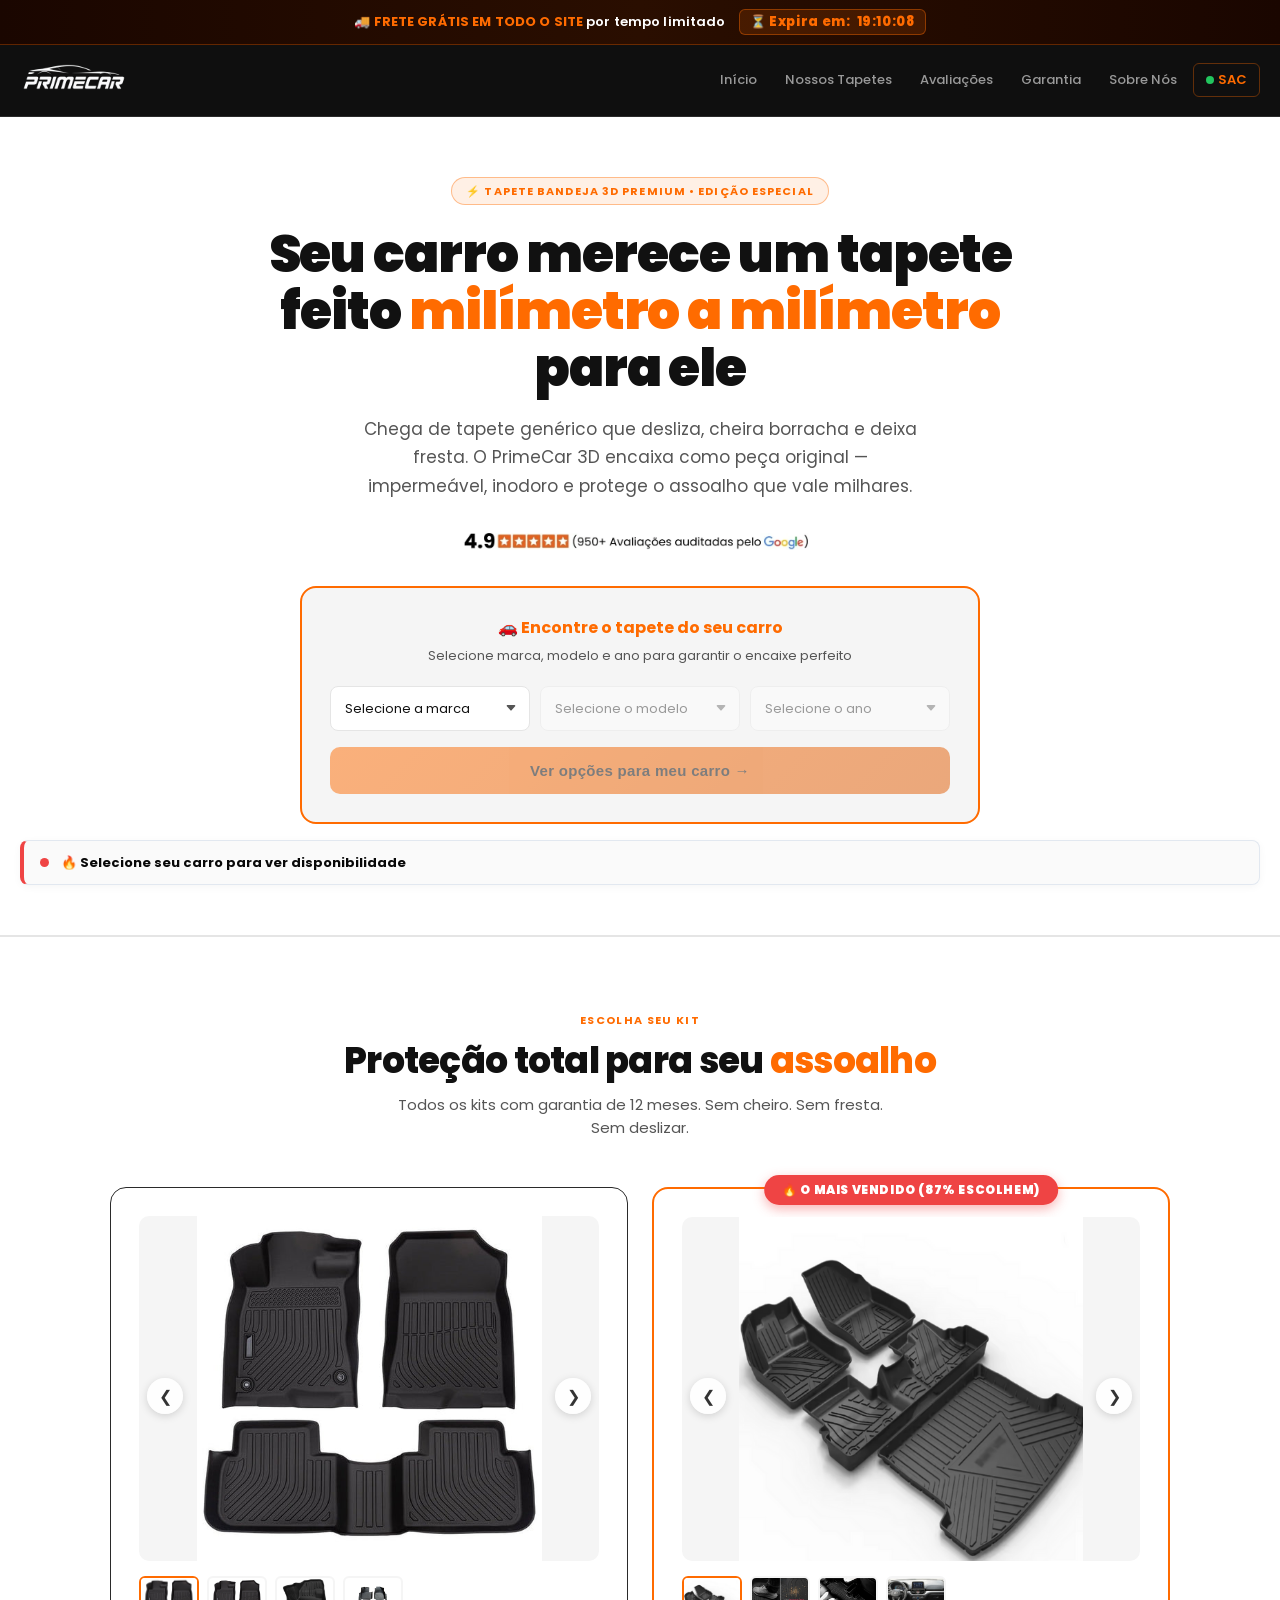
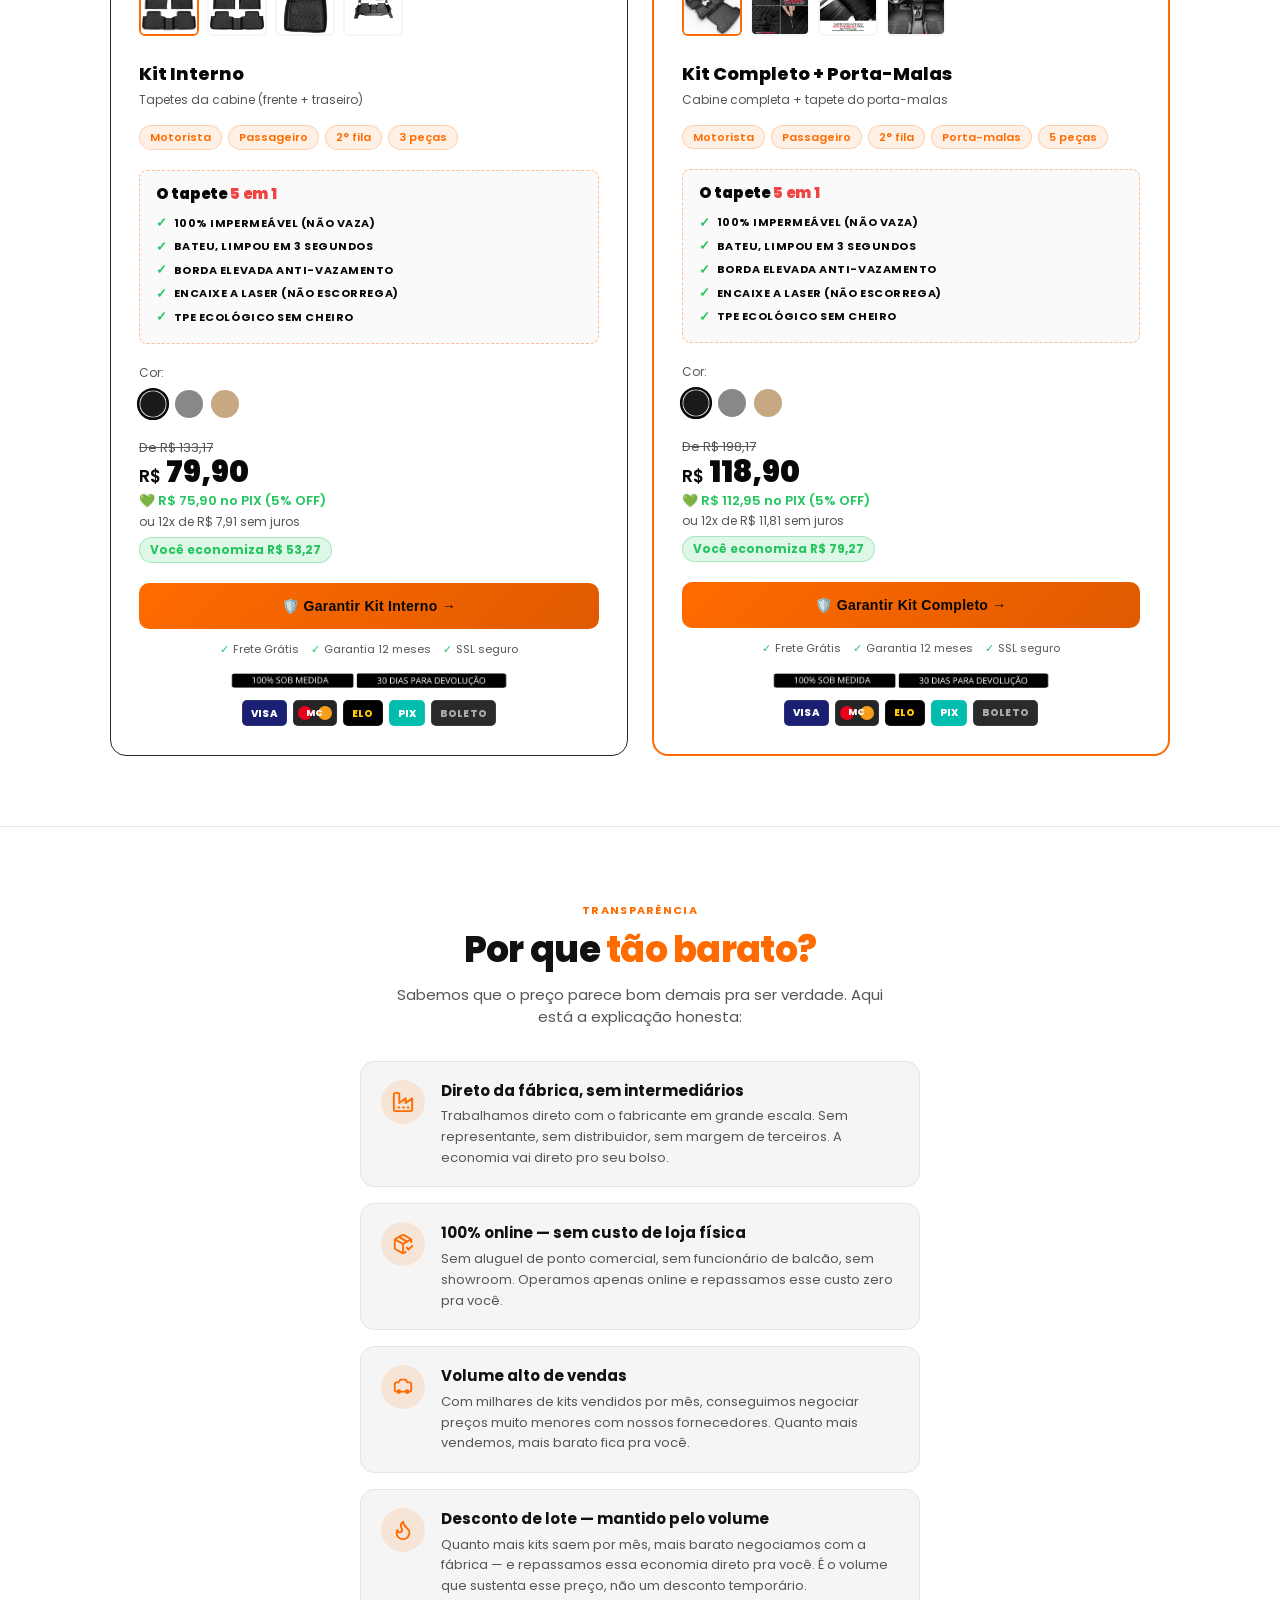
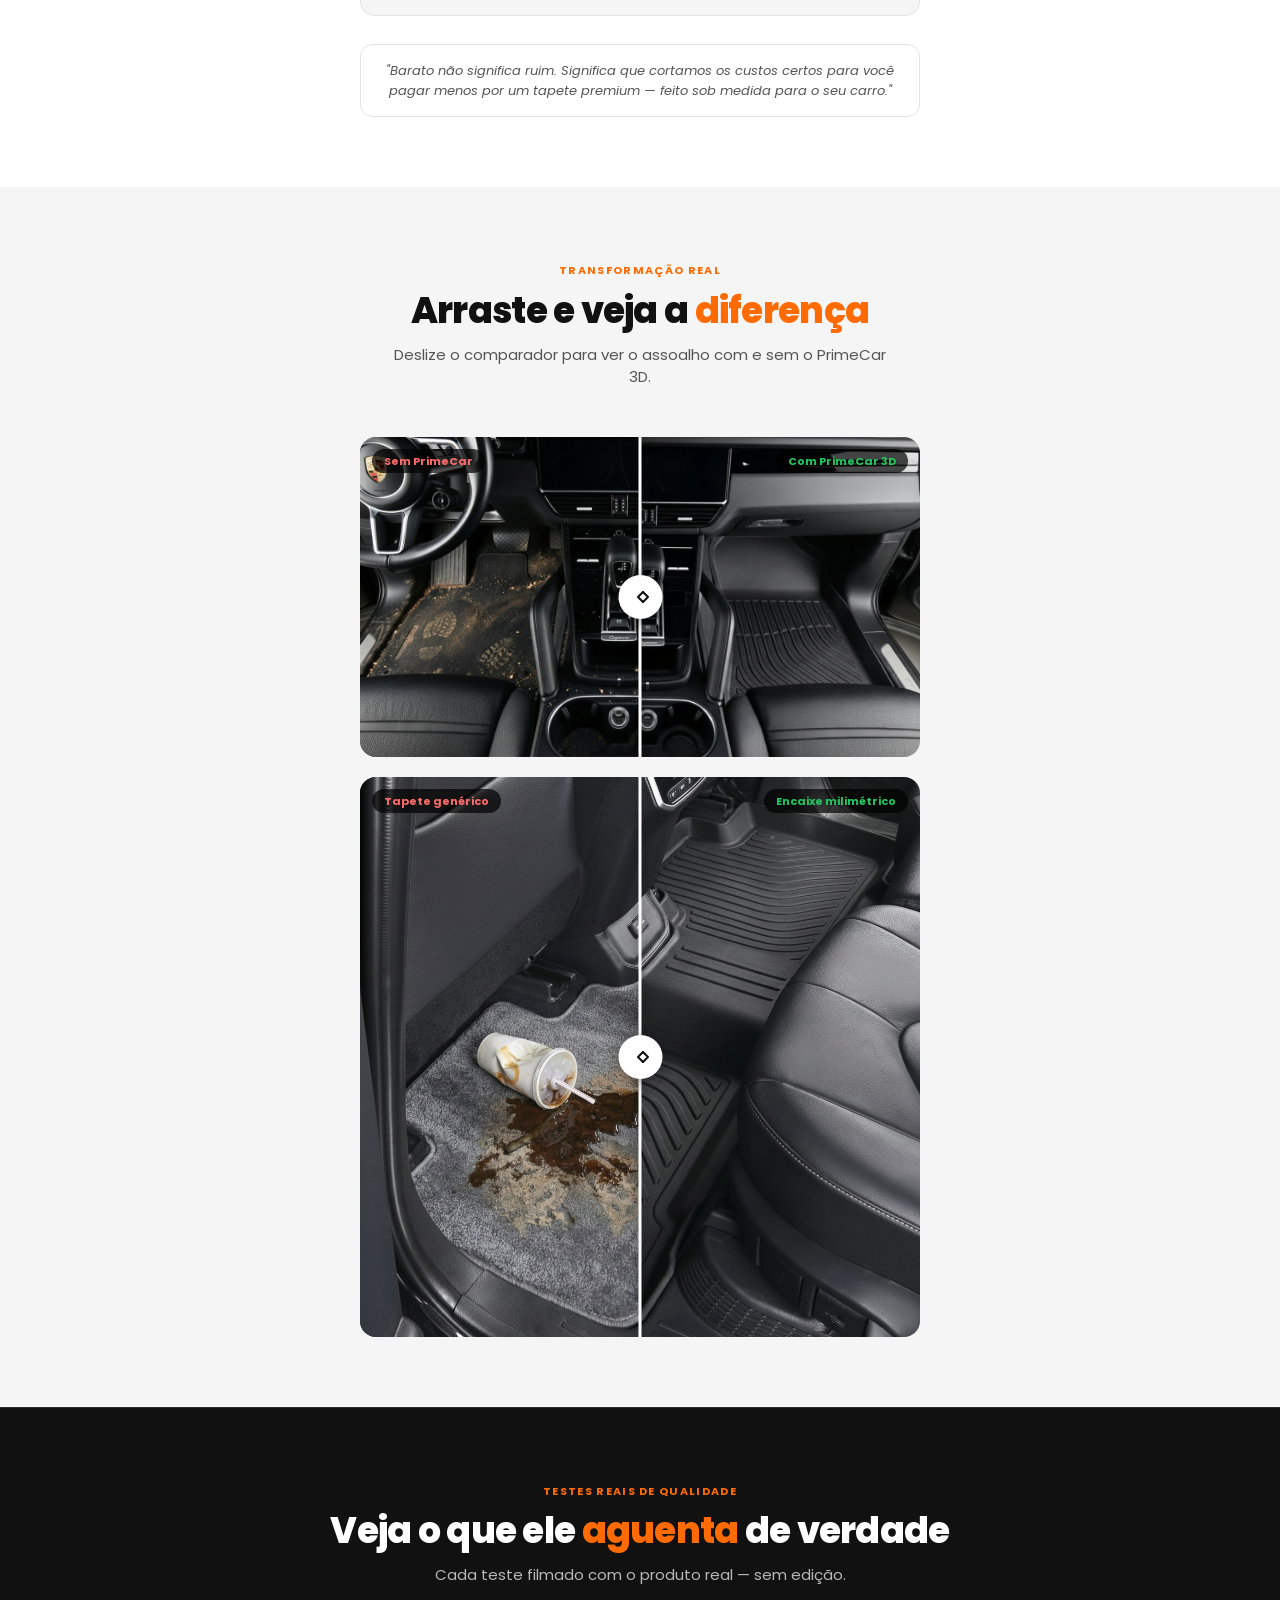
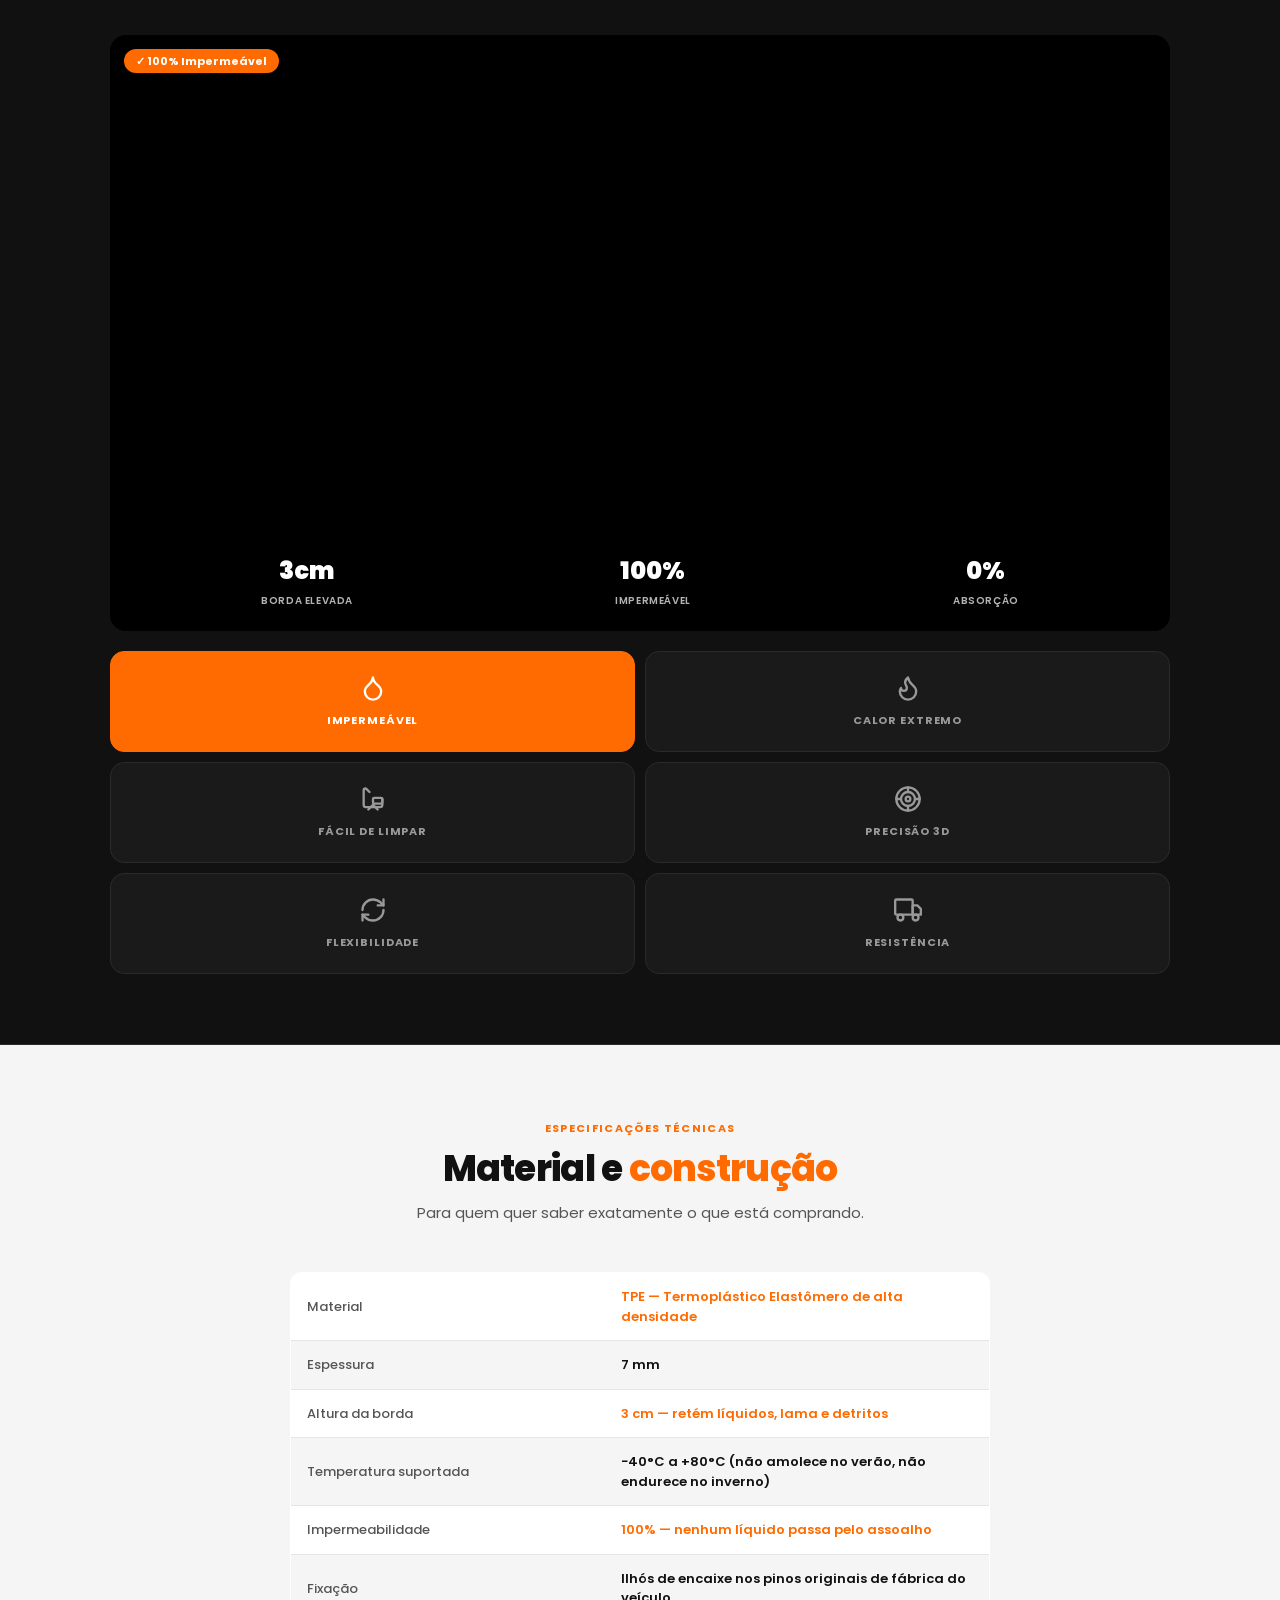
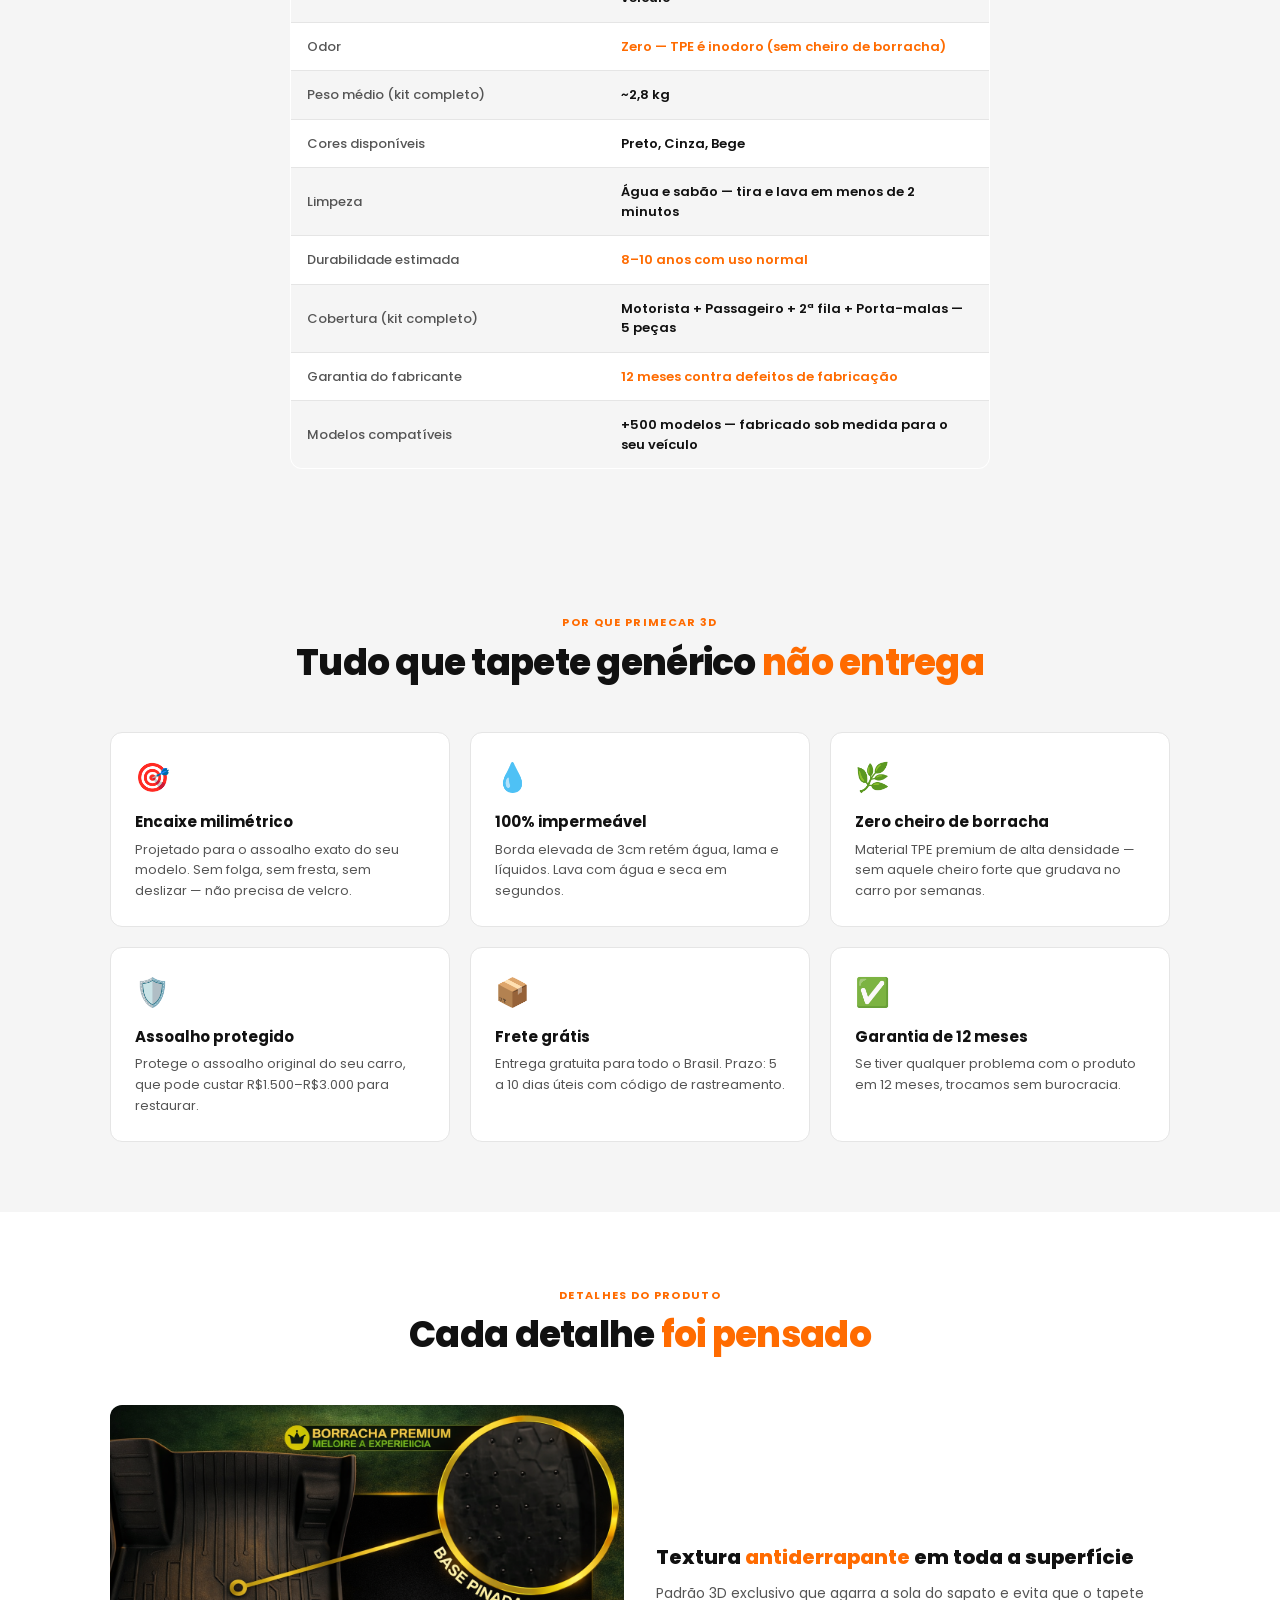
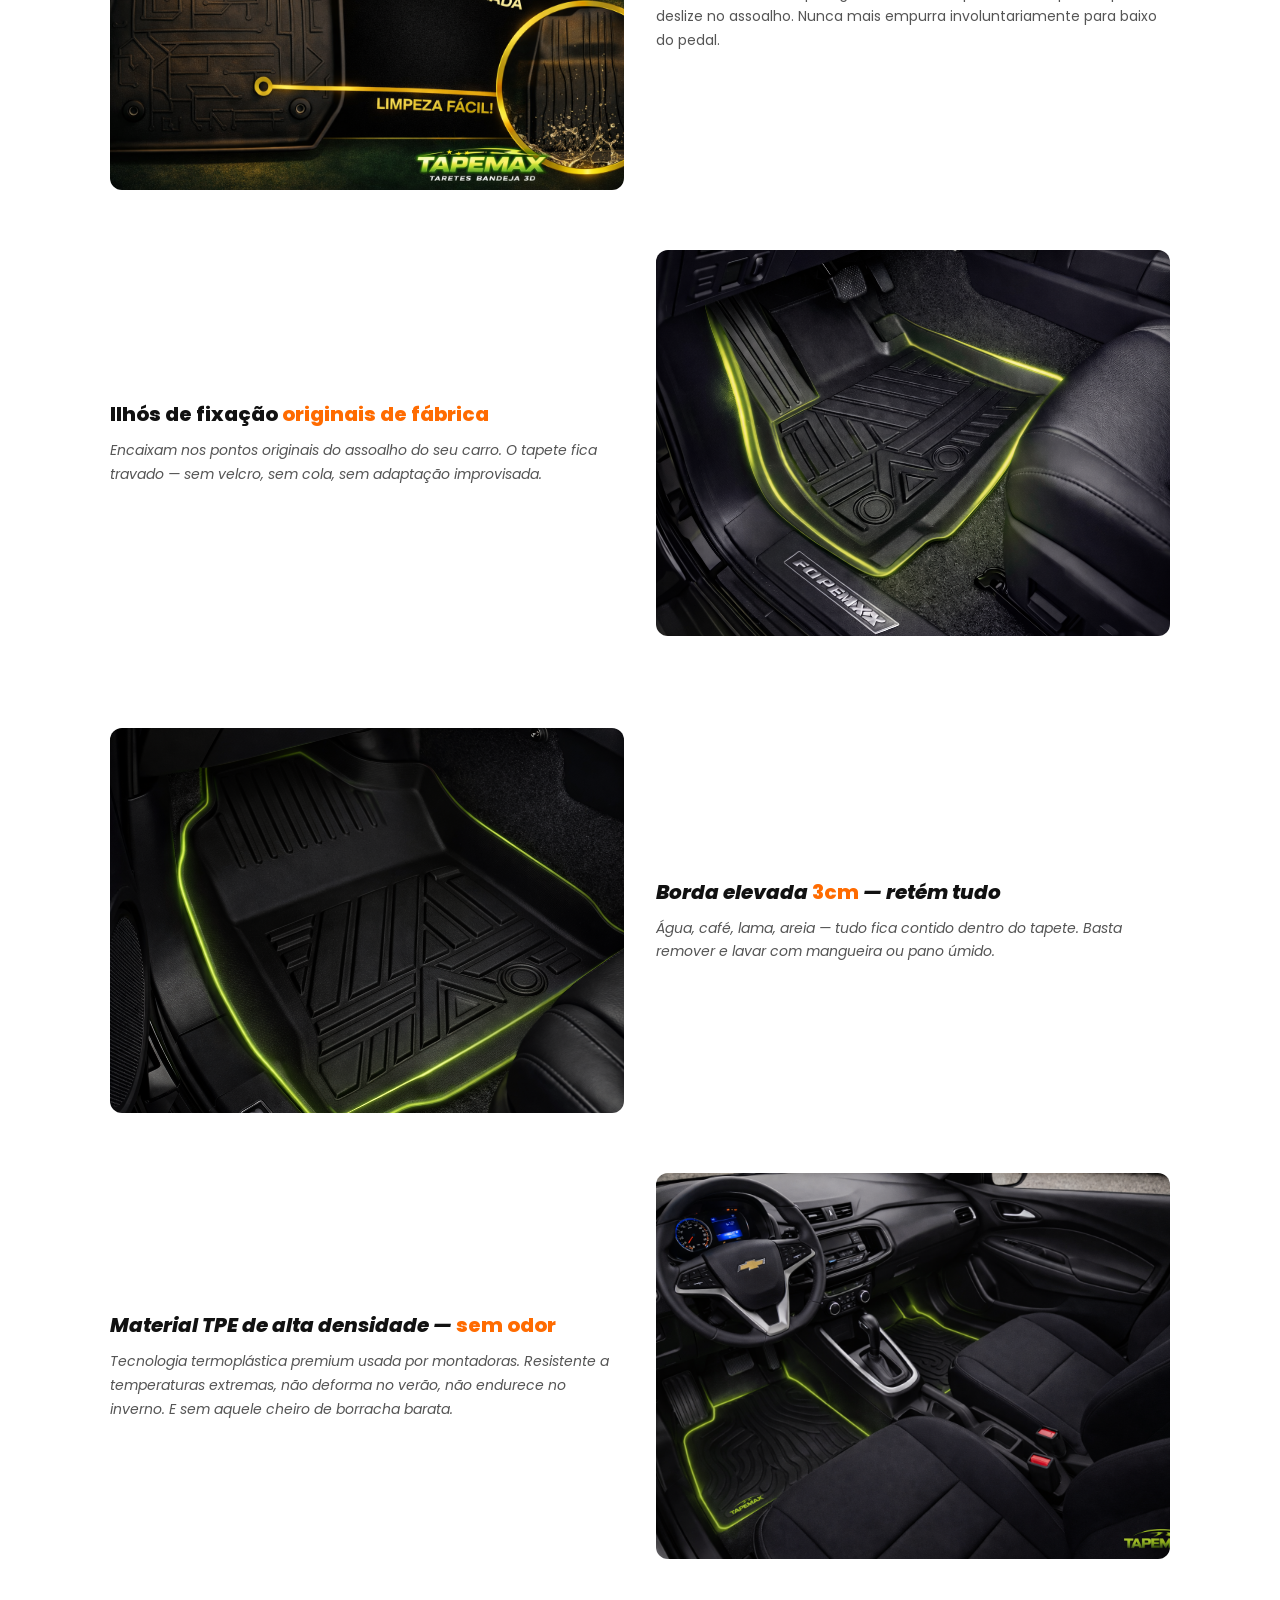
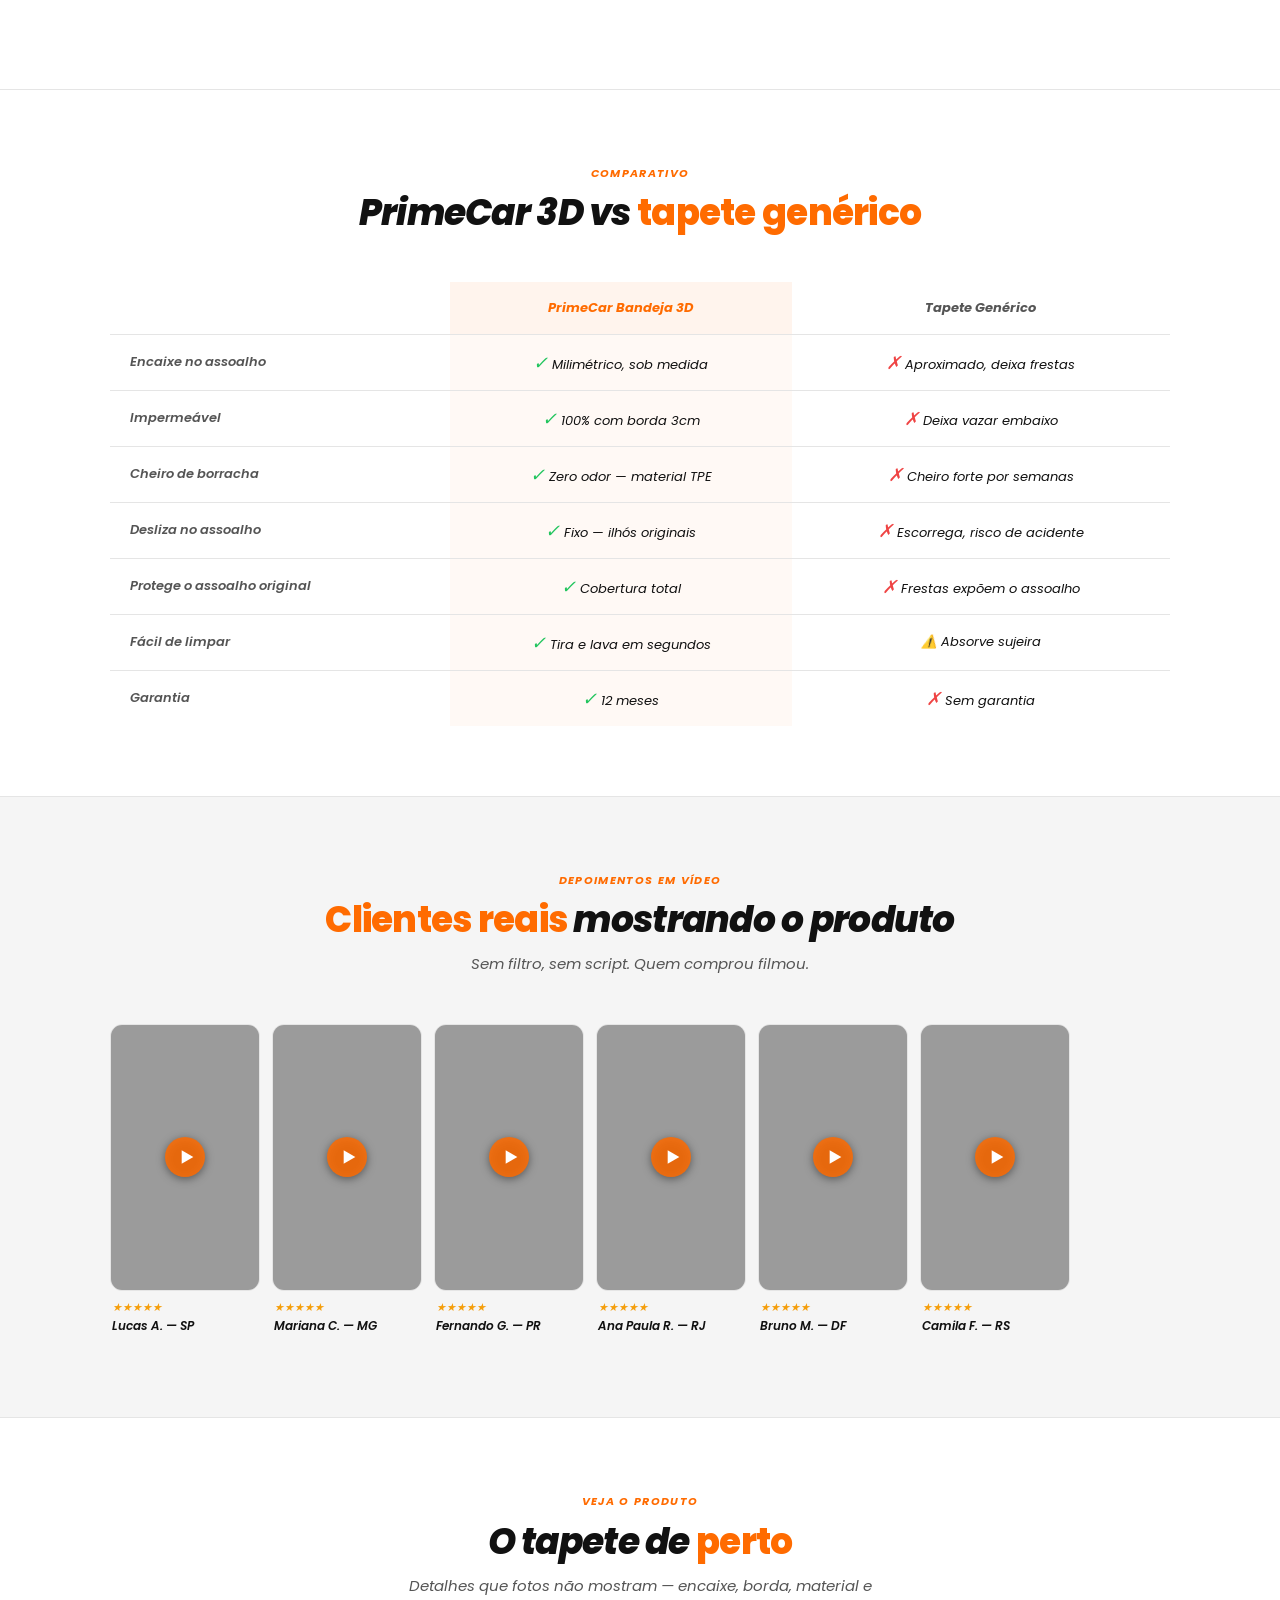
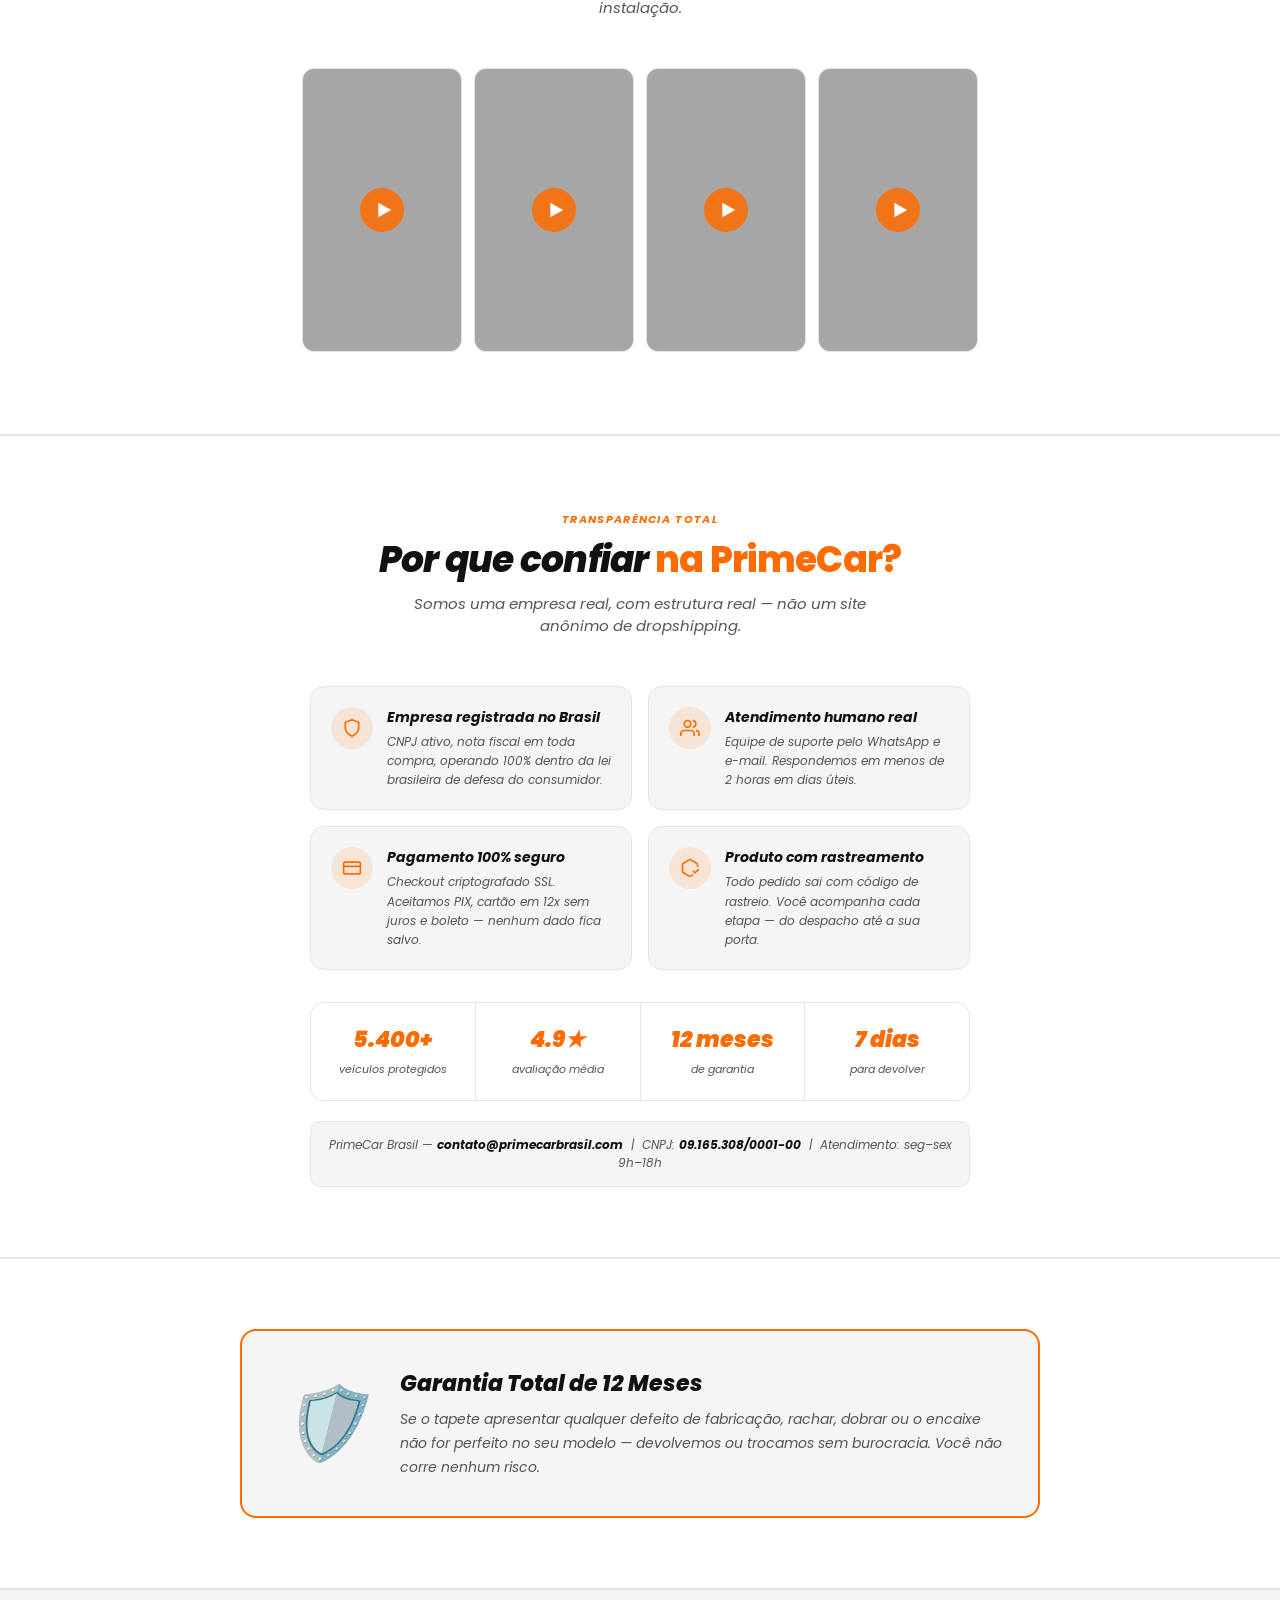
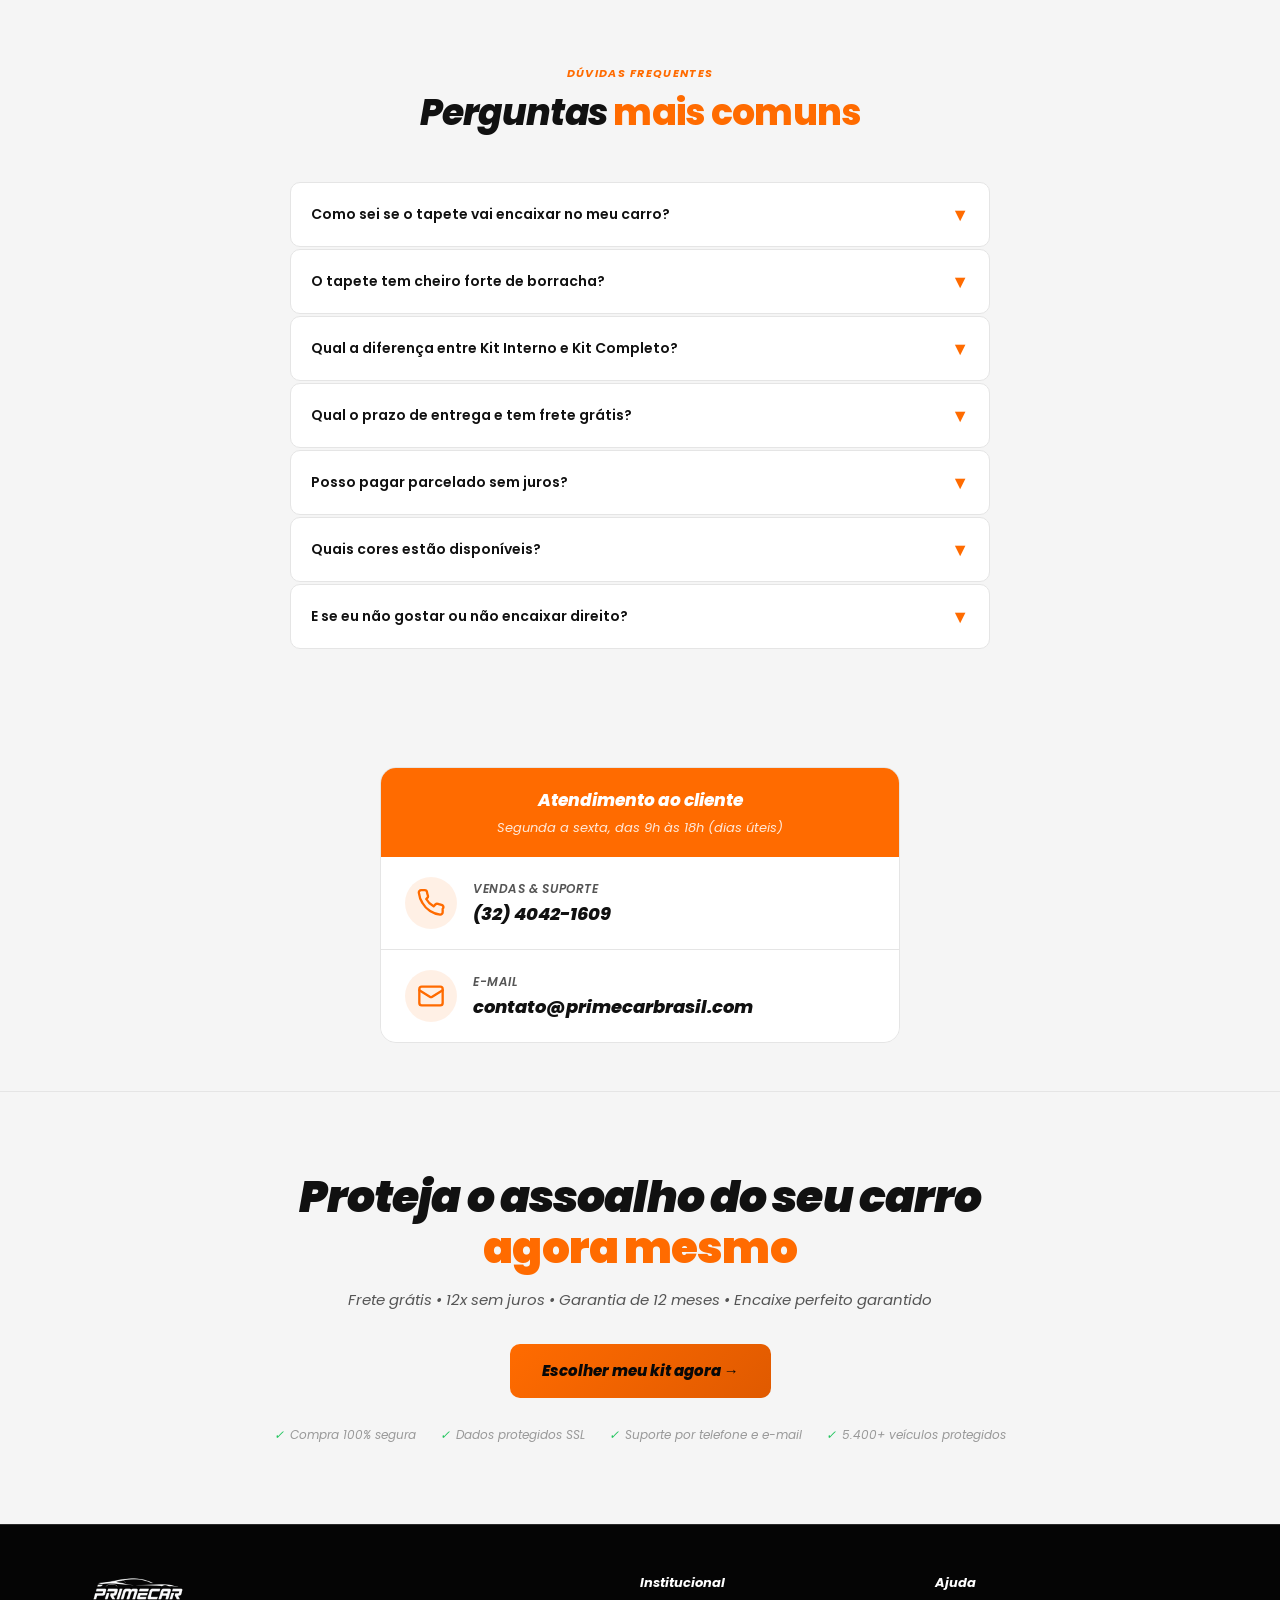
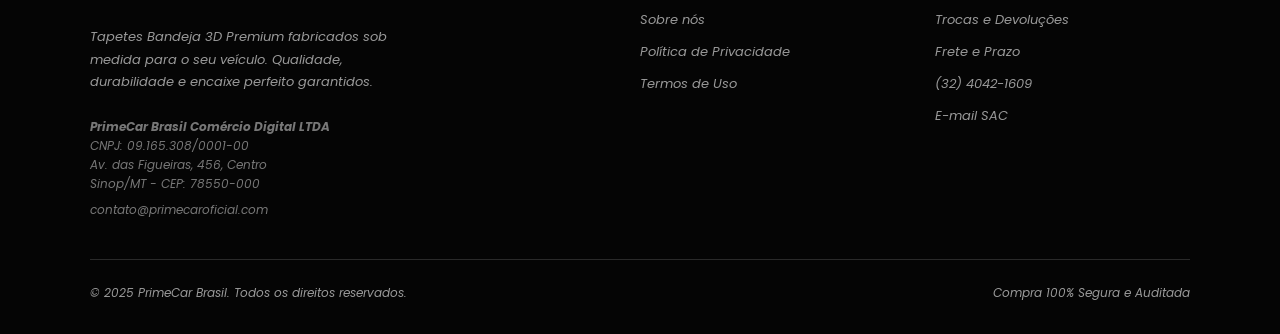
==== commit 46b50bd3: "commit 04 de maio 2" ====
--- a/index.html
+++ b/index.html
@@ -4093,7 +4093,7 @@
           durabilidade e encaixe perfeito garantidos.</p>
         <div style="margin-top: 24px; font-size: 12px; color: #777; line-height: 1.6;">
           <p><strong>PrimeCar Brasil Comércio Digital LTDA</strong></p>
-          <p>CNPJ: 50.123.456/0001-90</p>
+          <p>CNPJ: 09.165.308/0001-00</p>
           <p>Av. das Figueiras, 456, Centro</p>
           <p>Sinop/MT - CEP: 78550-000</p>
           <p style="margin-top: 6px;">contato@primecaroficial.com</p>
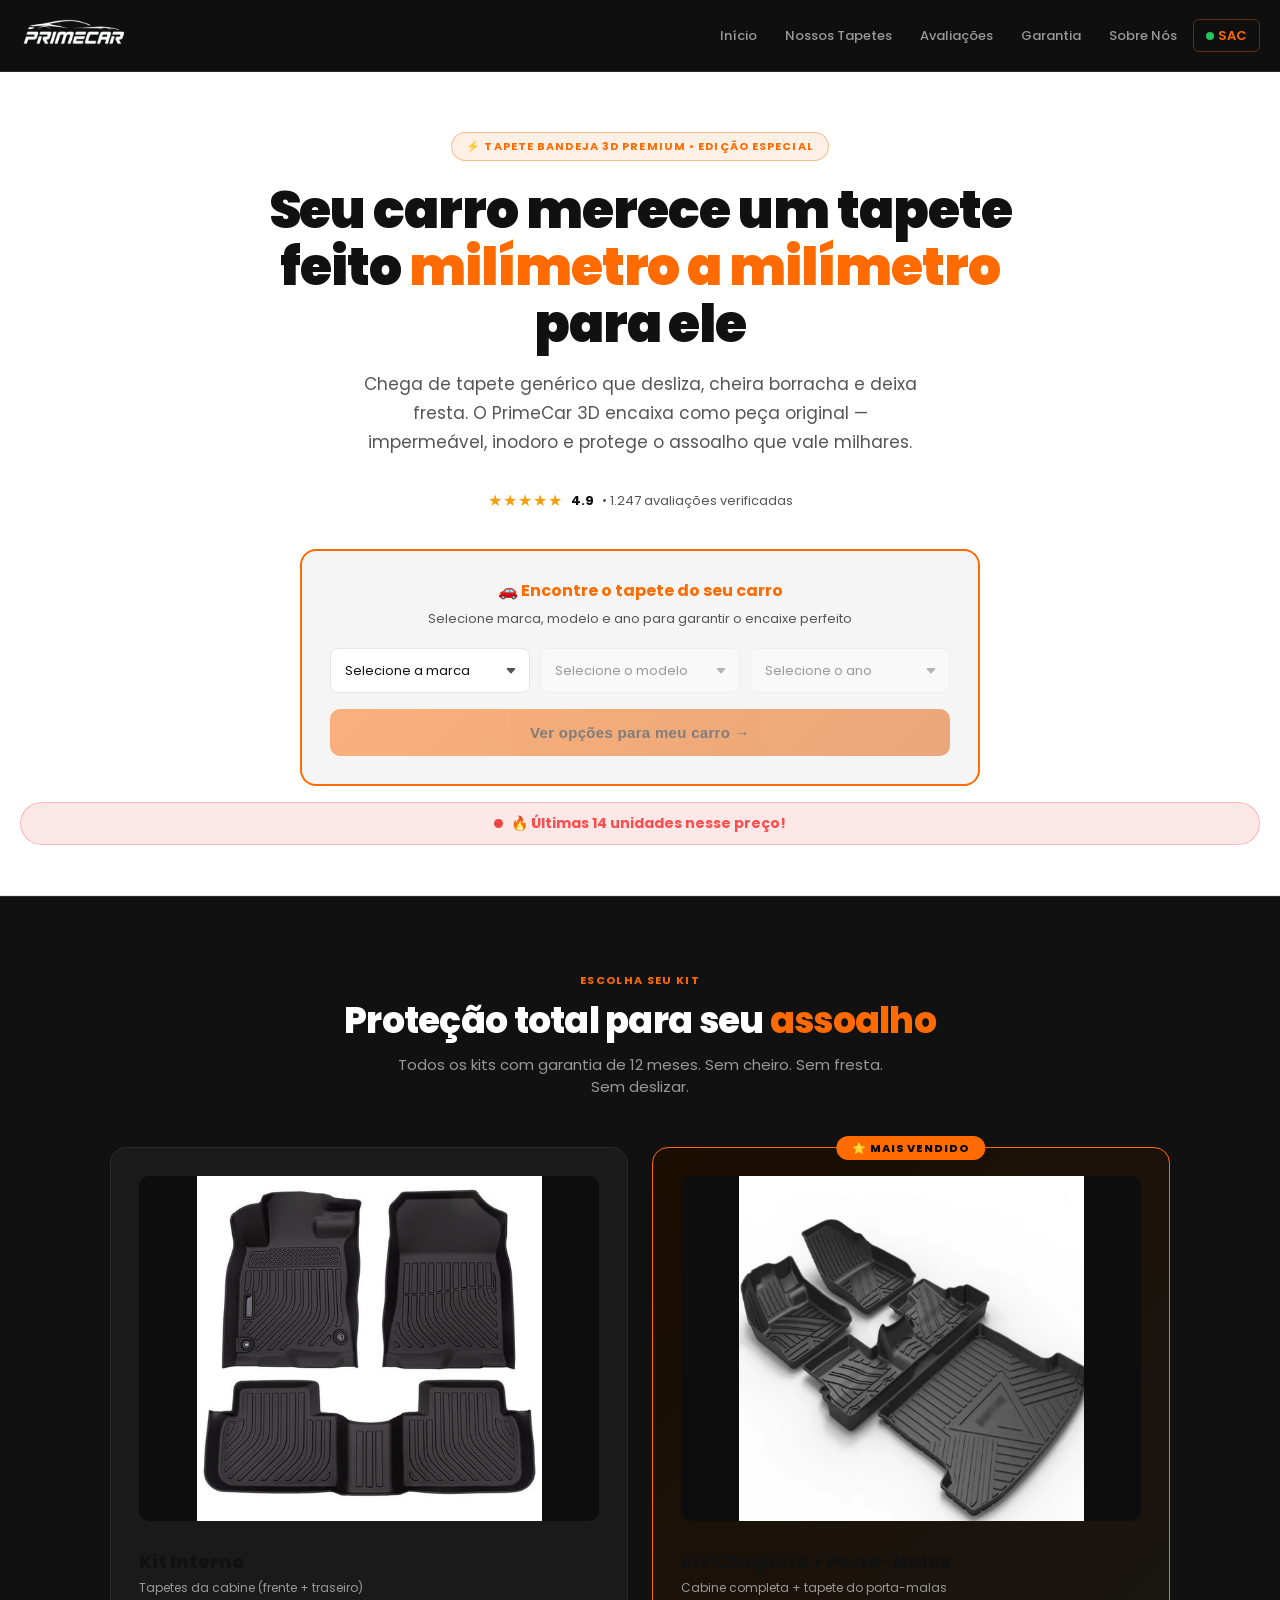
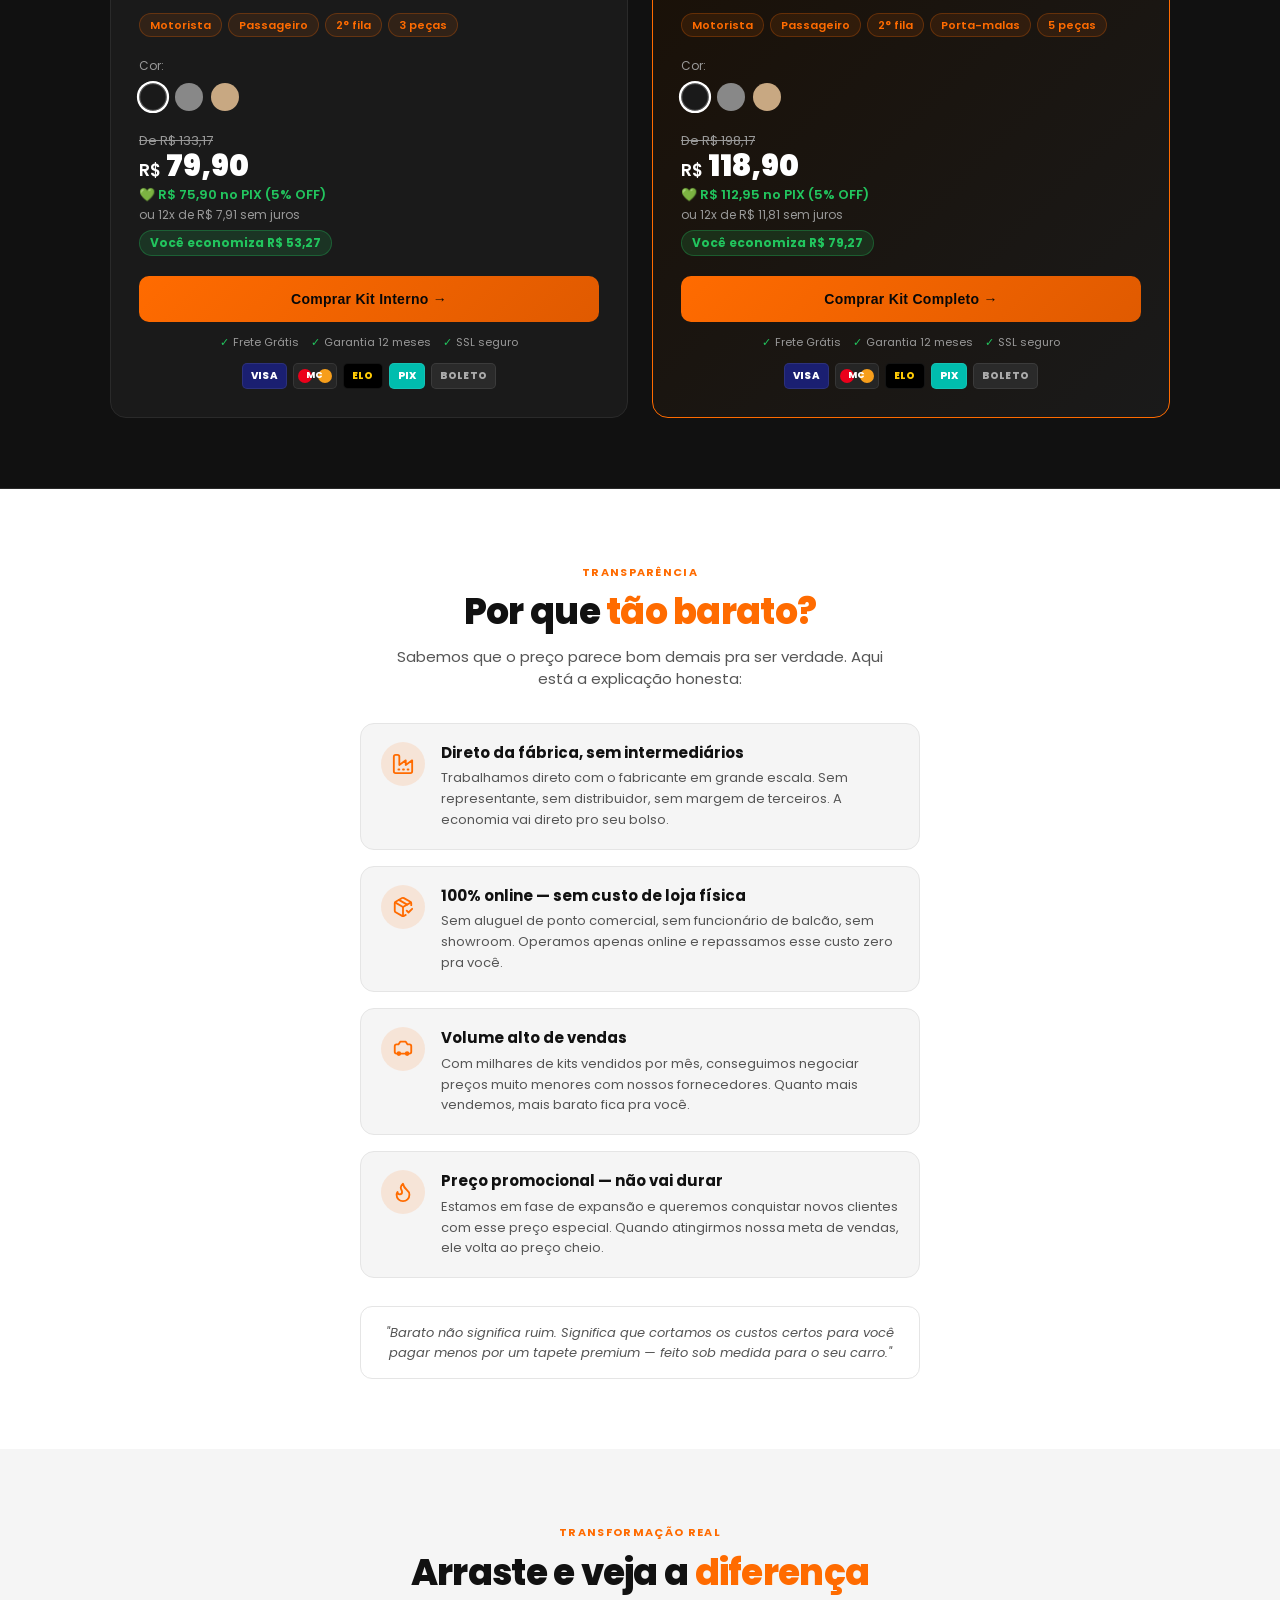
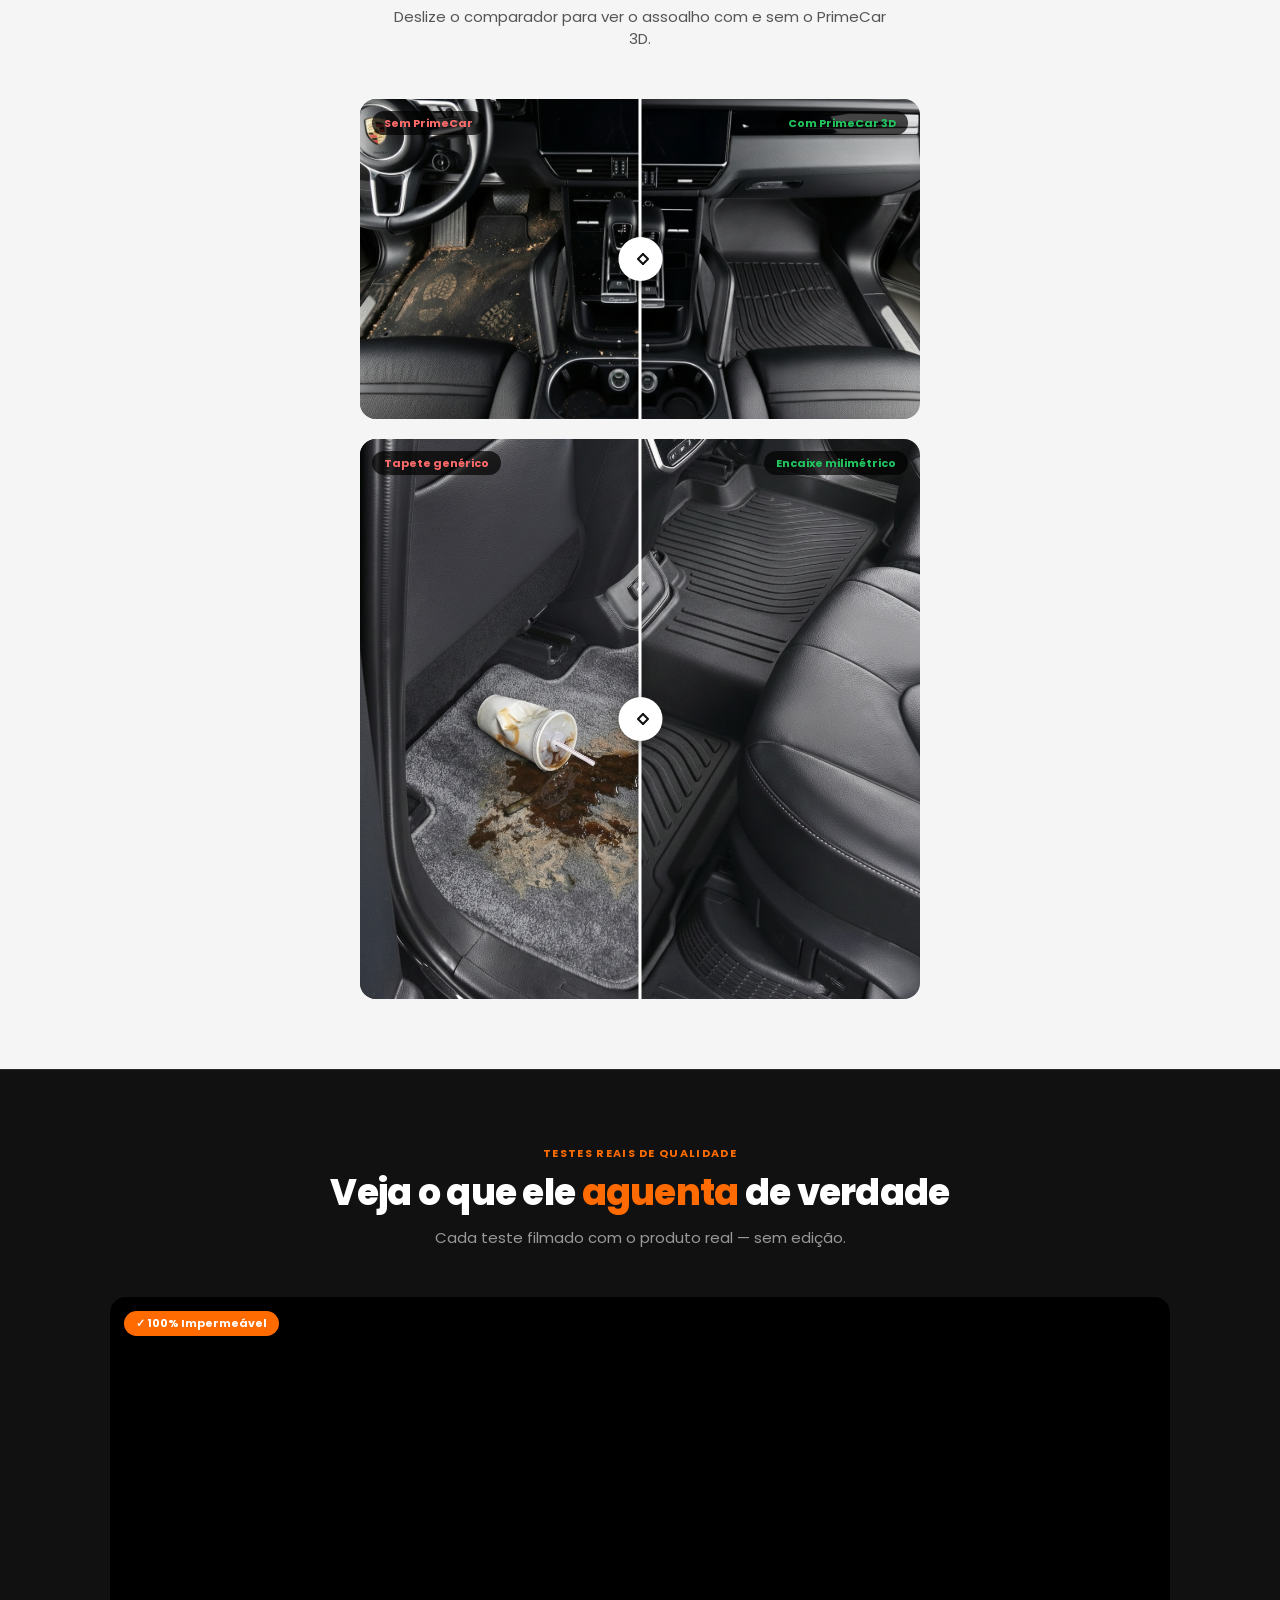
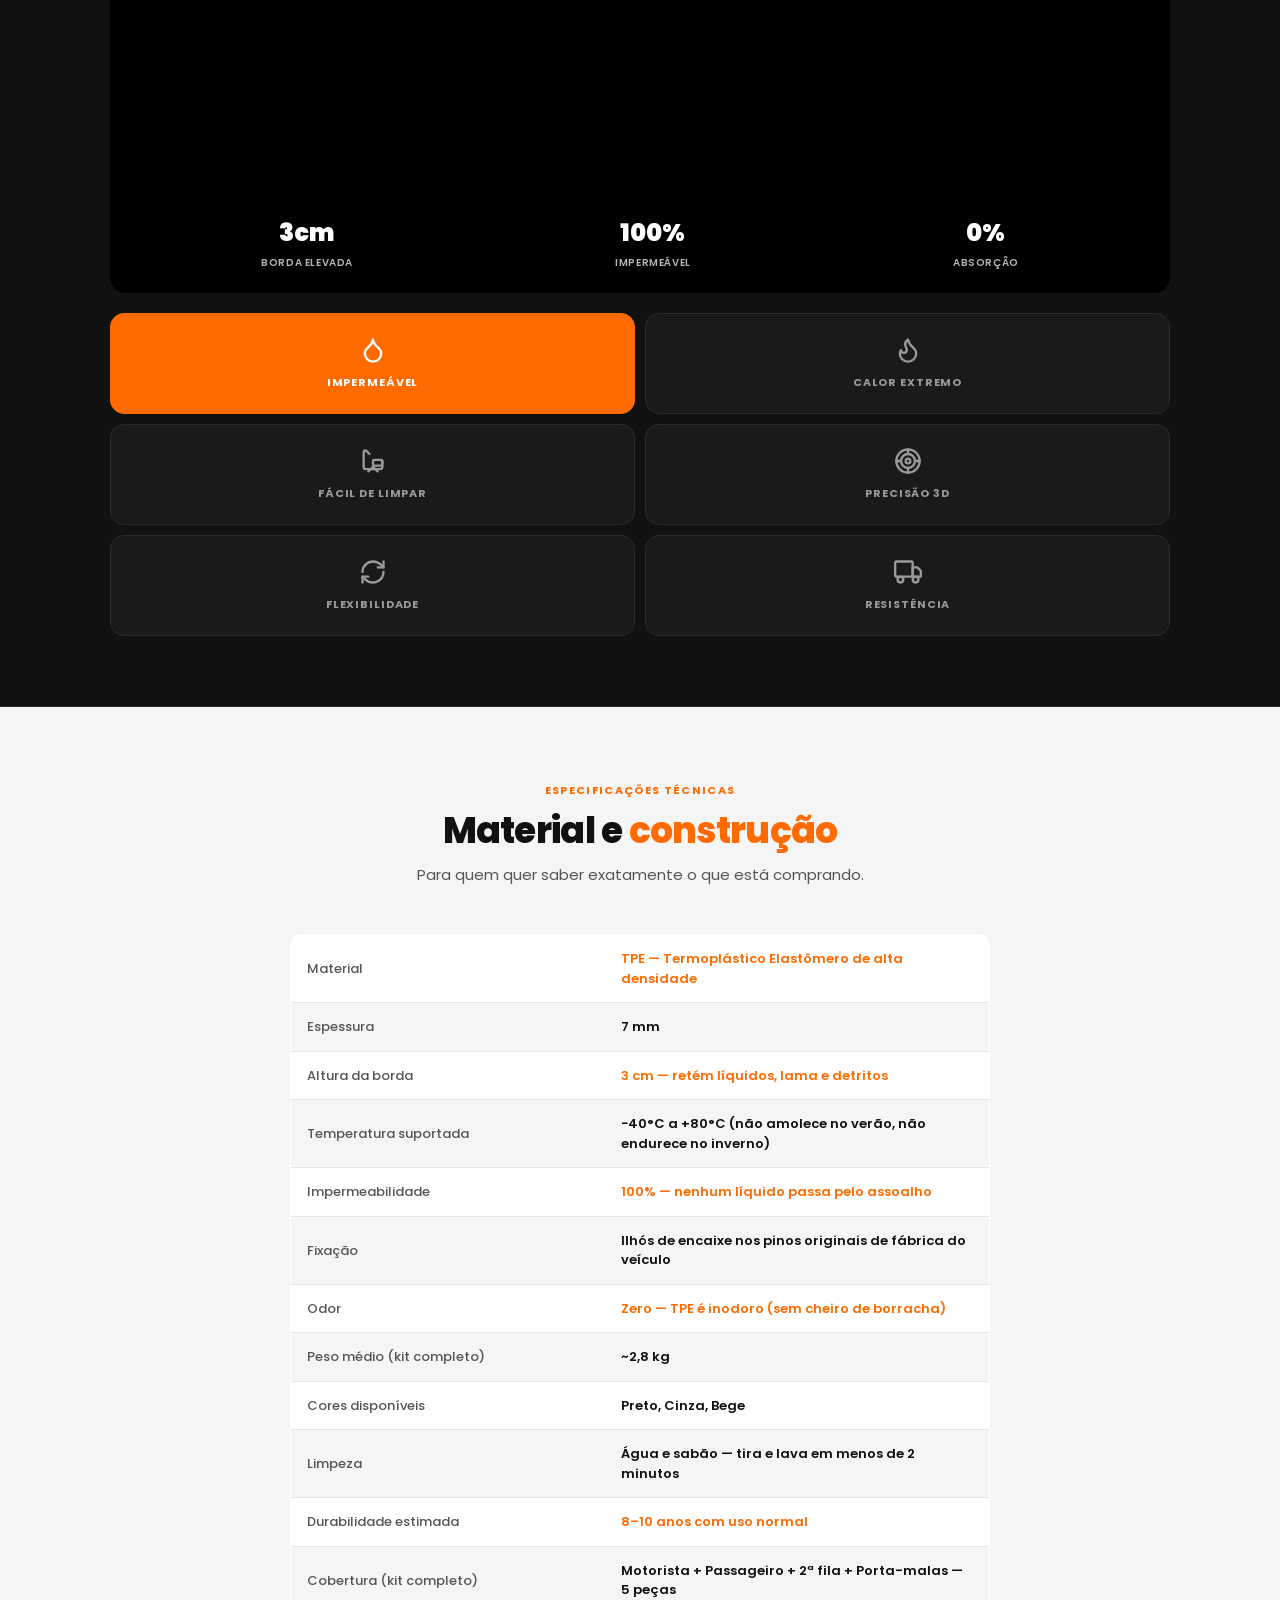
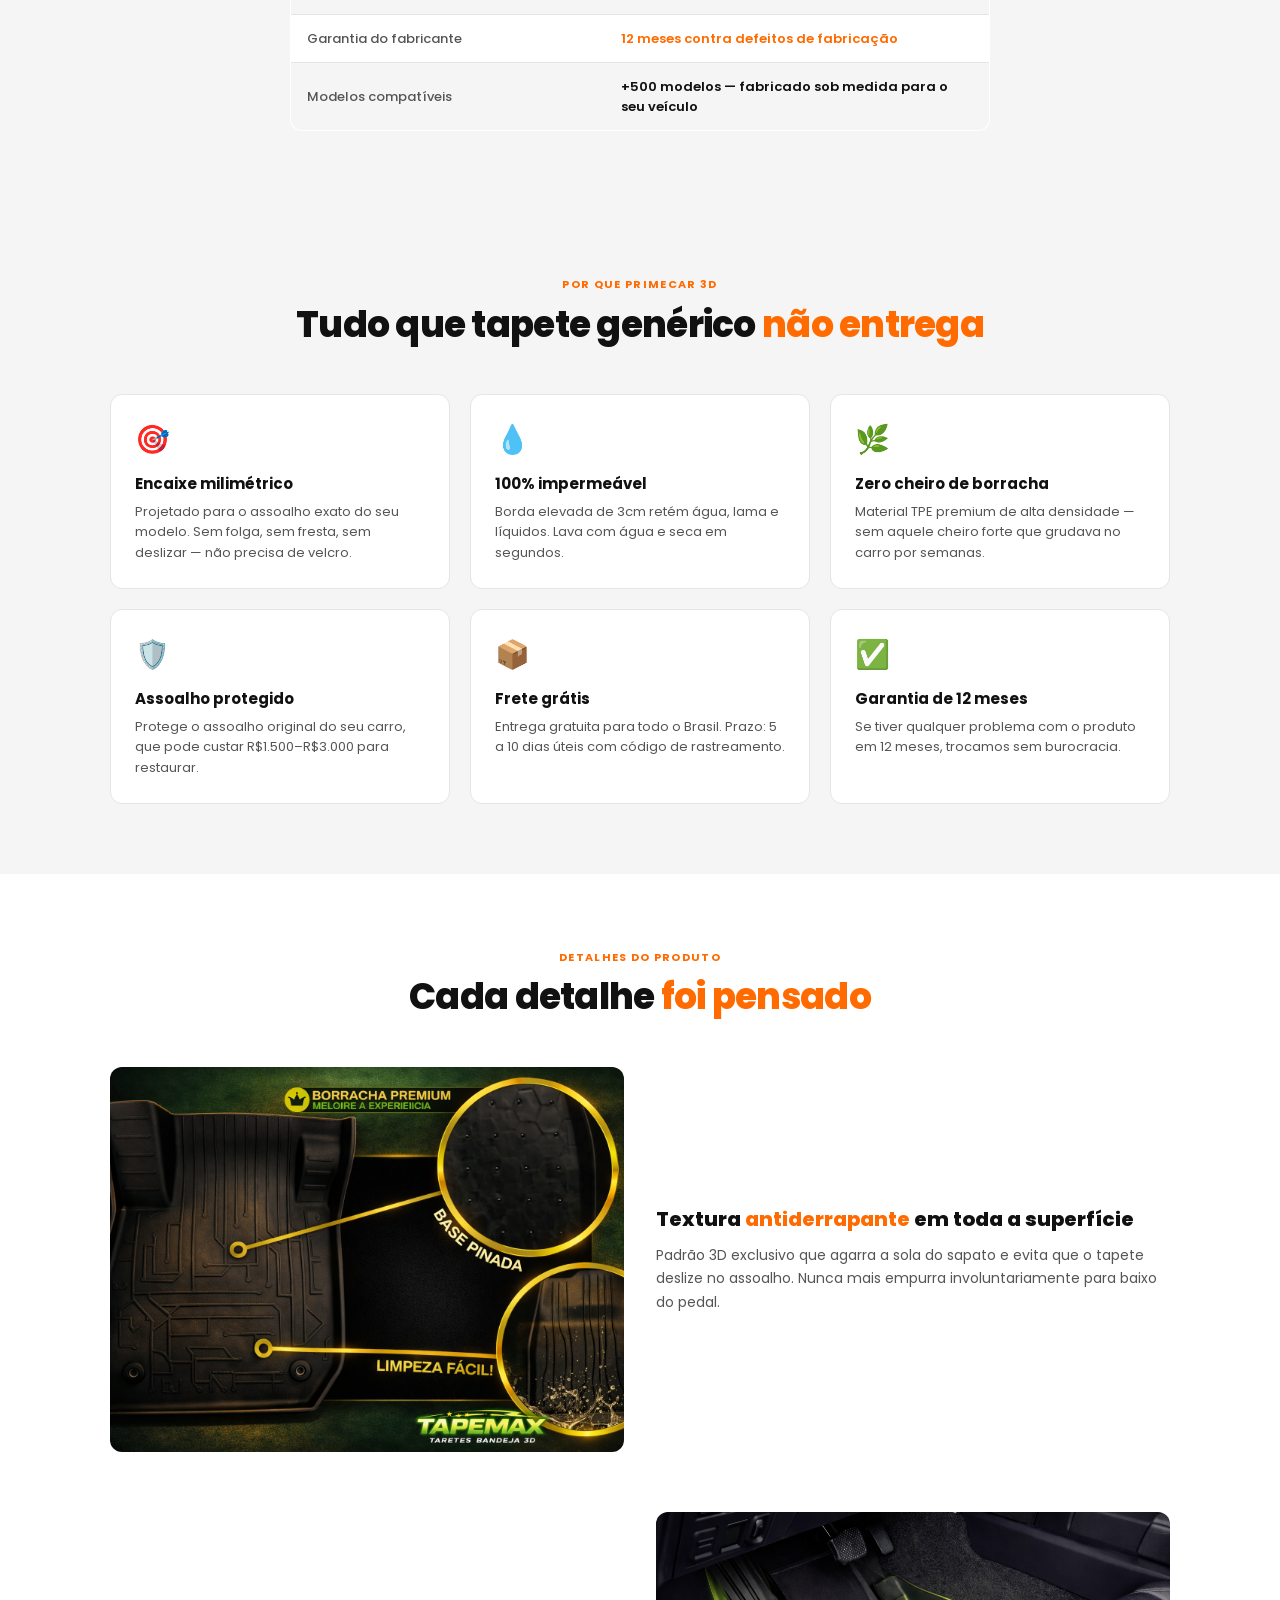
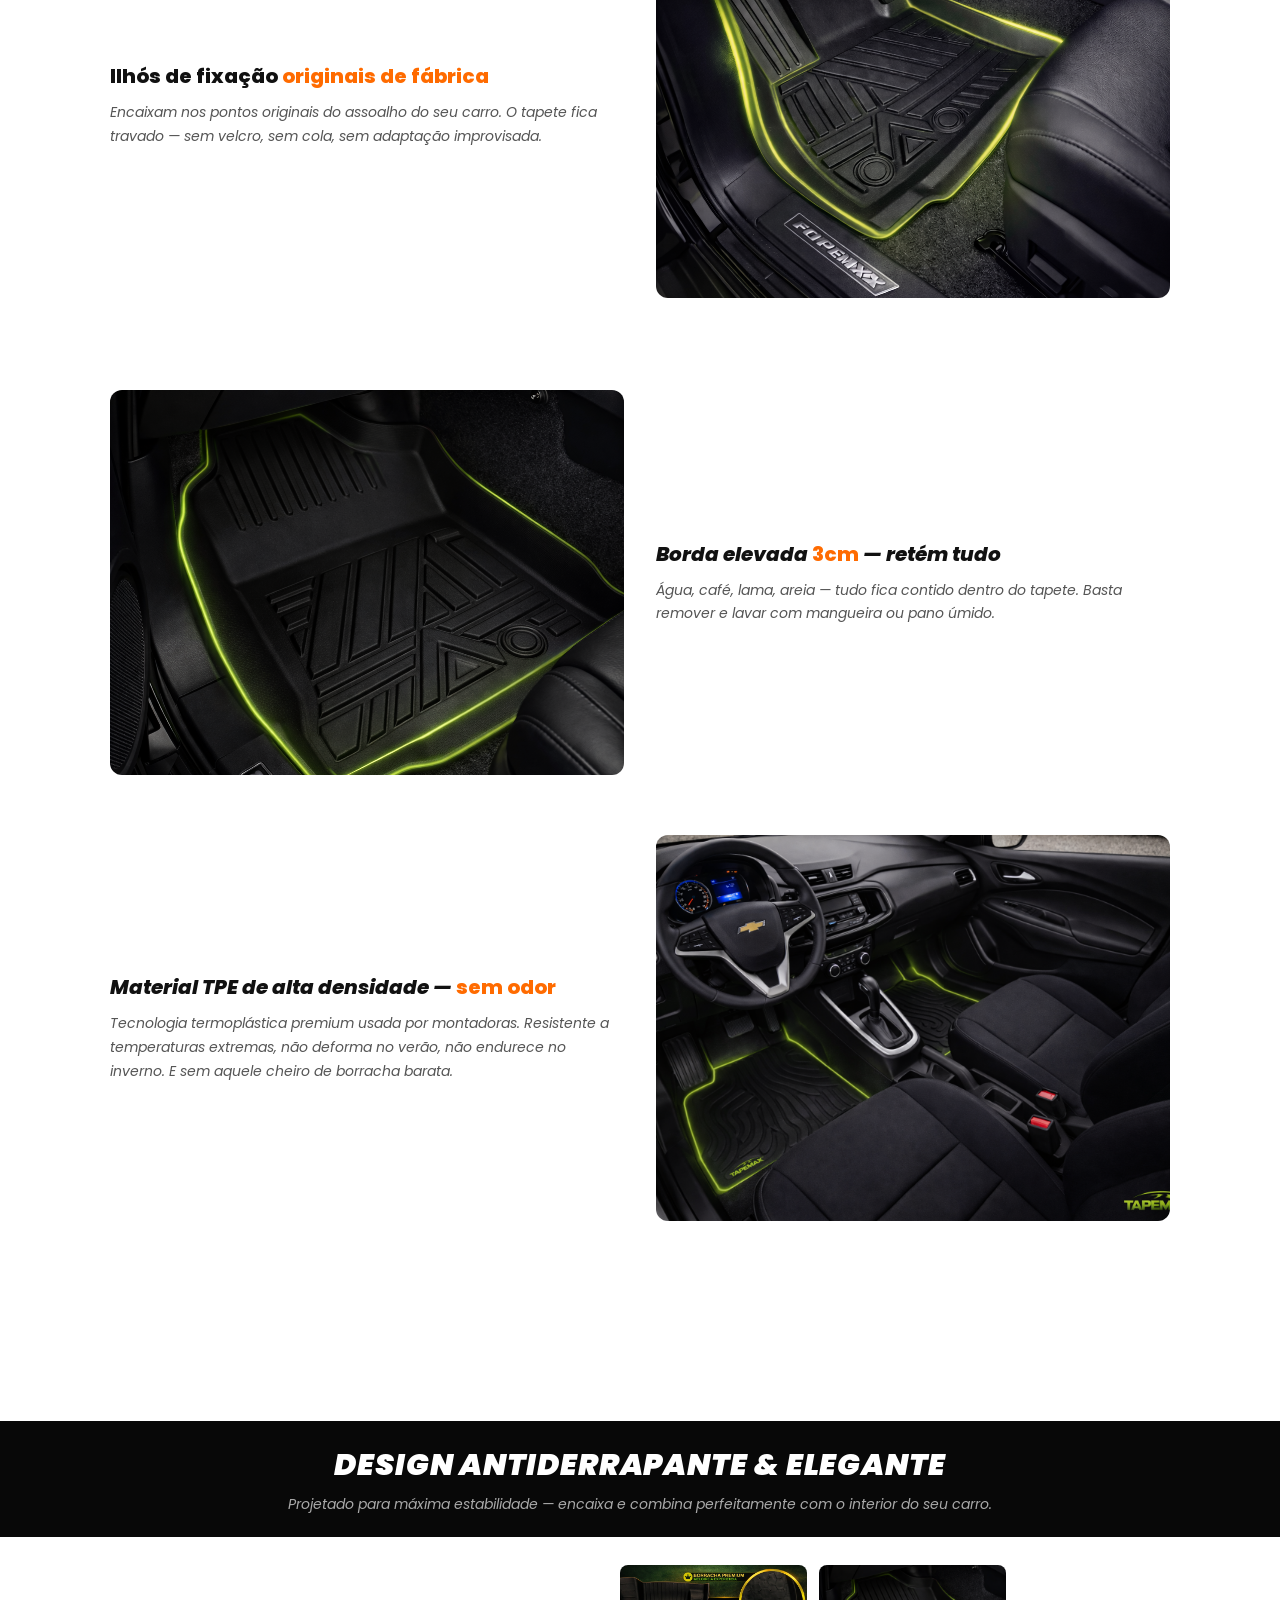
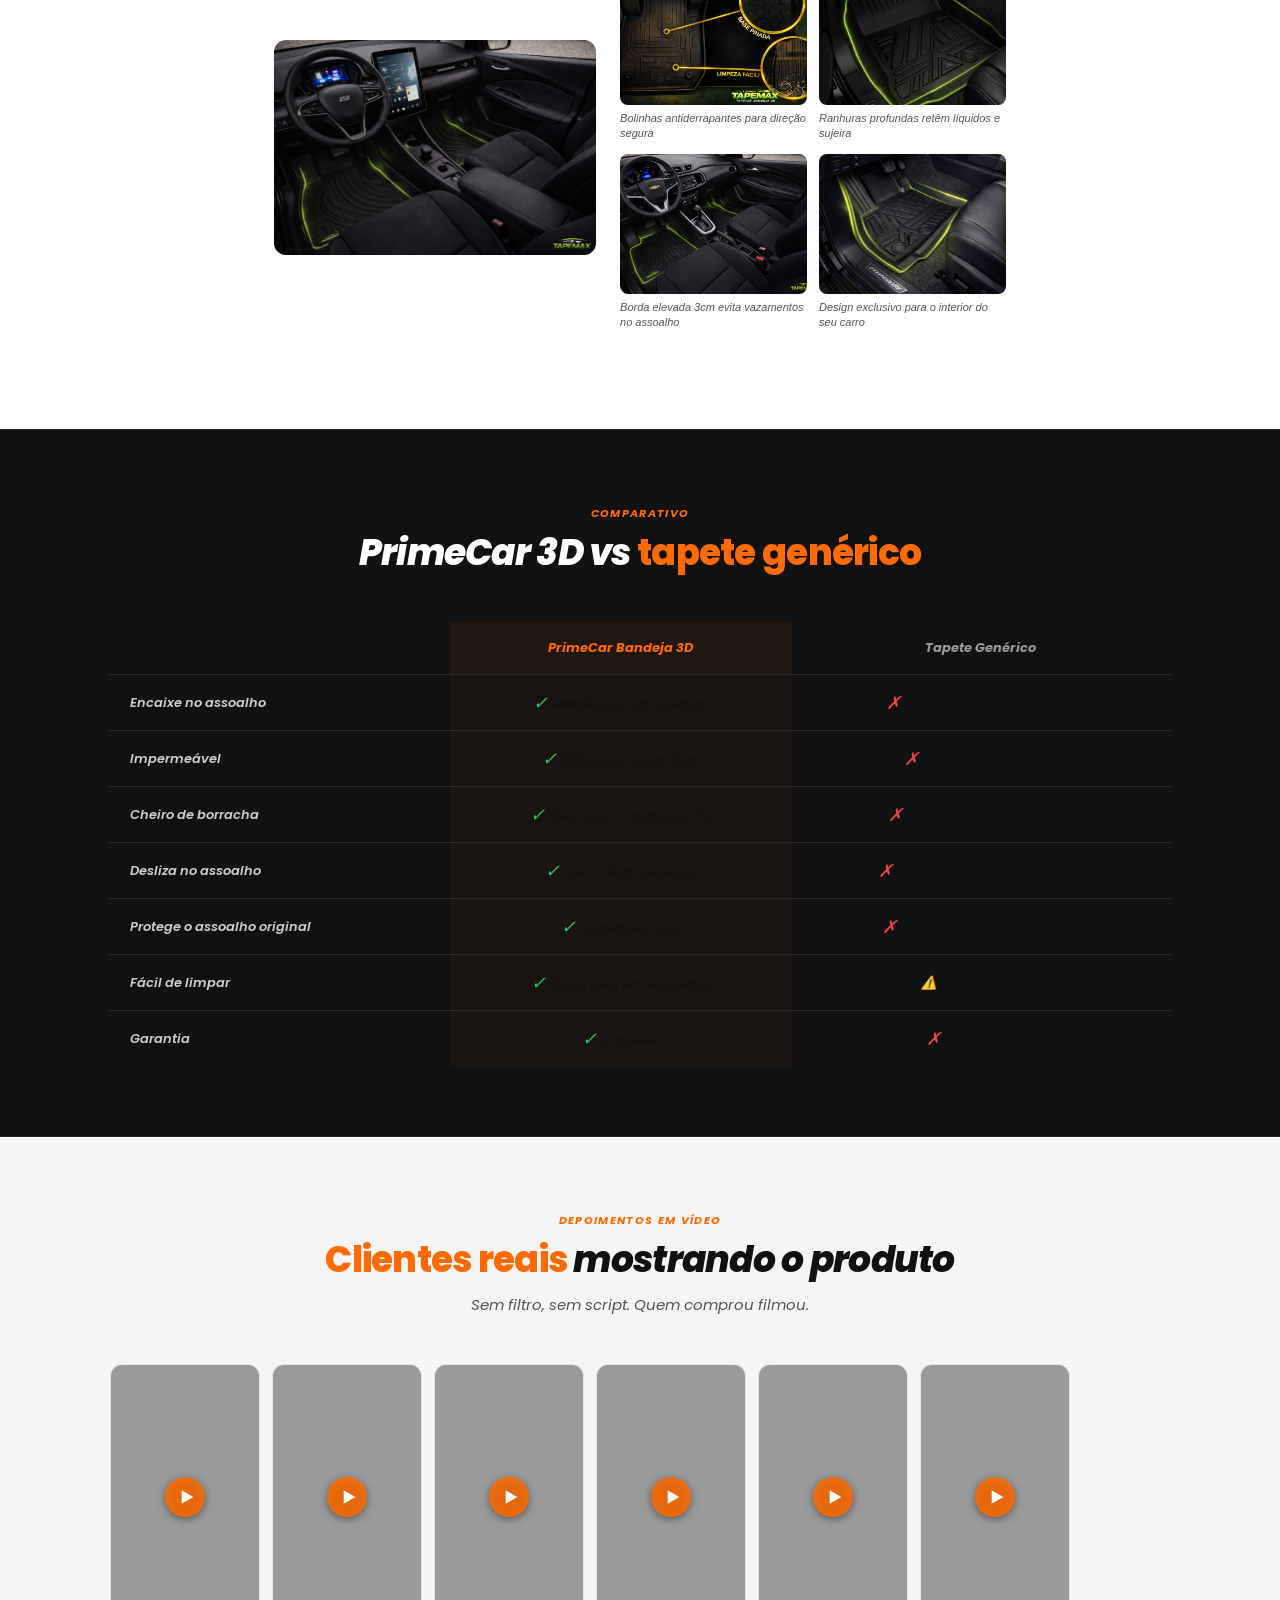
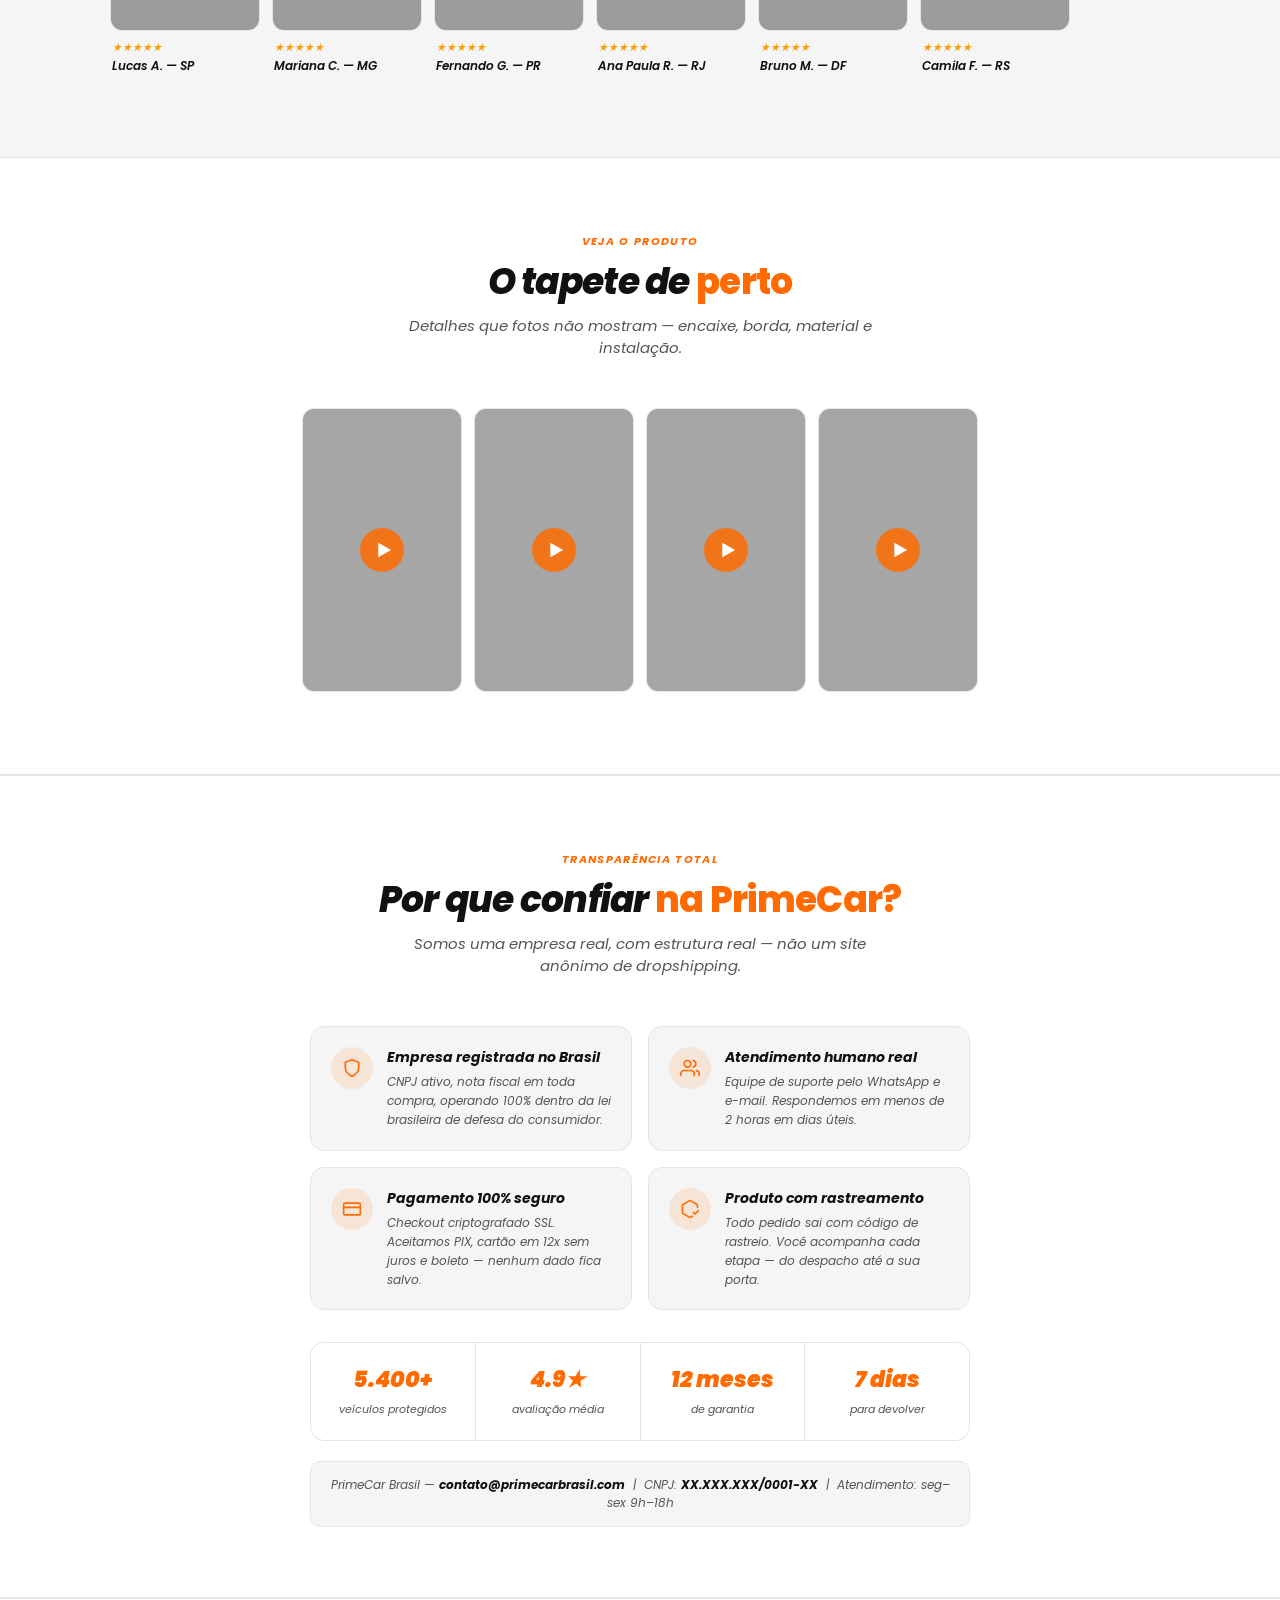
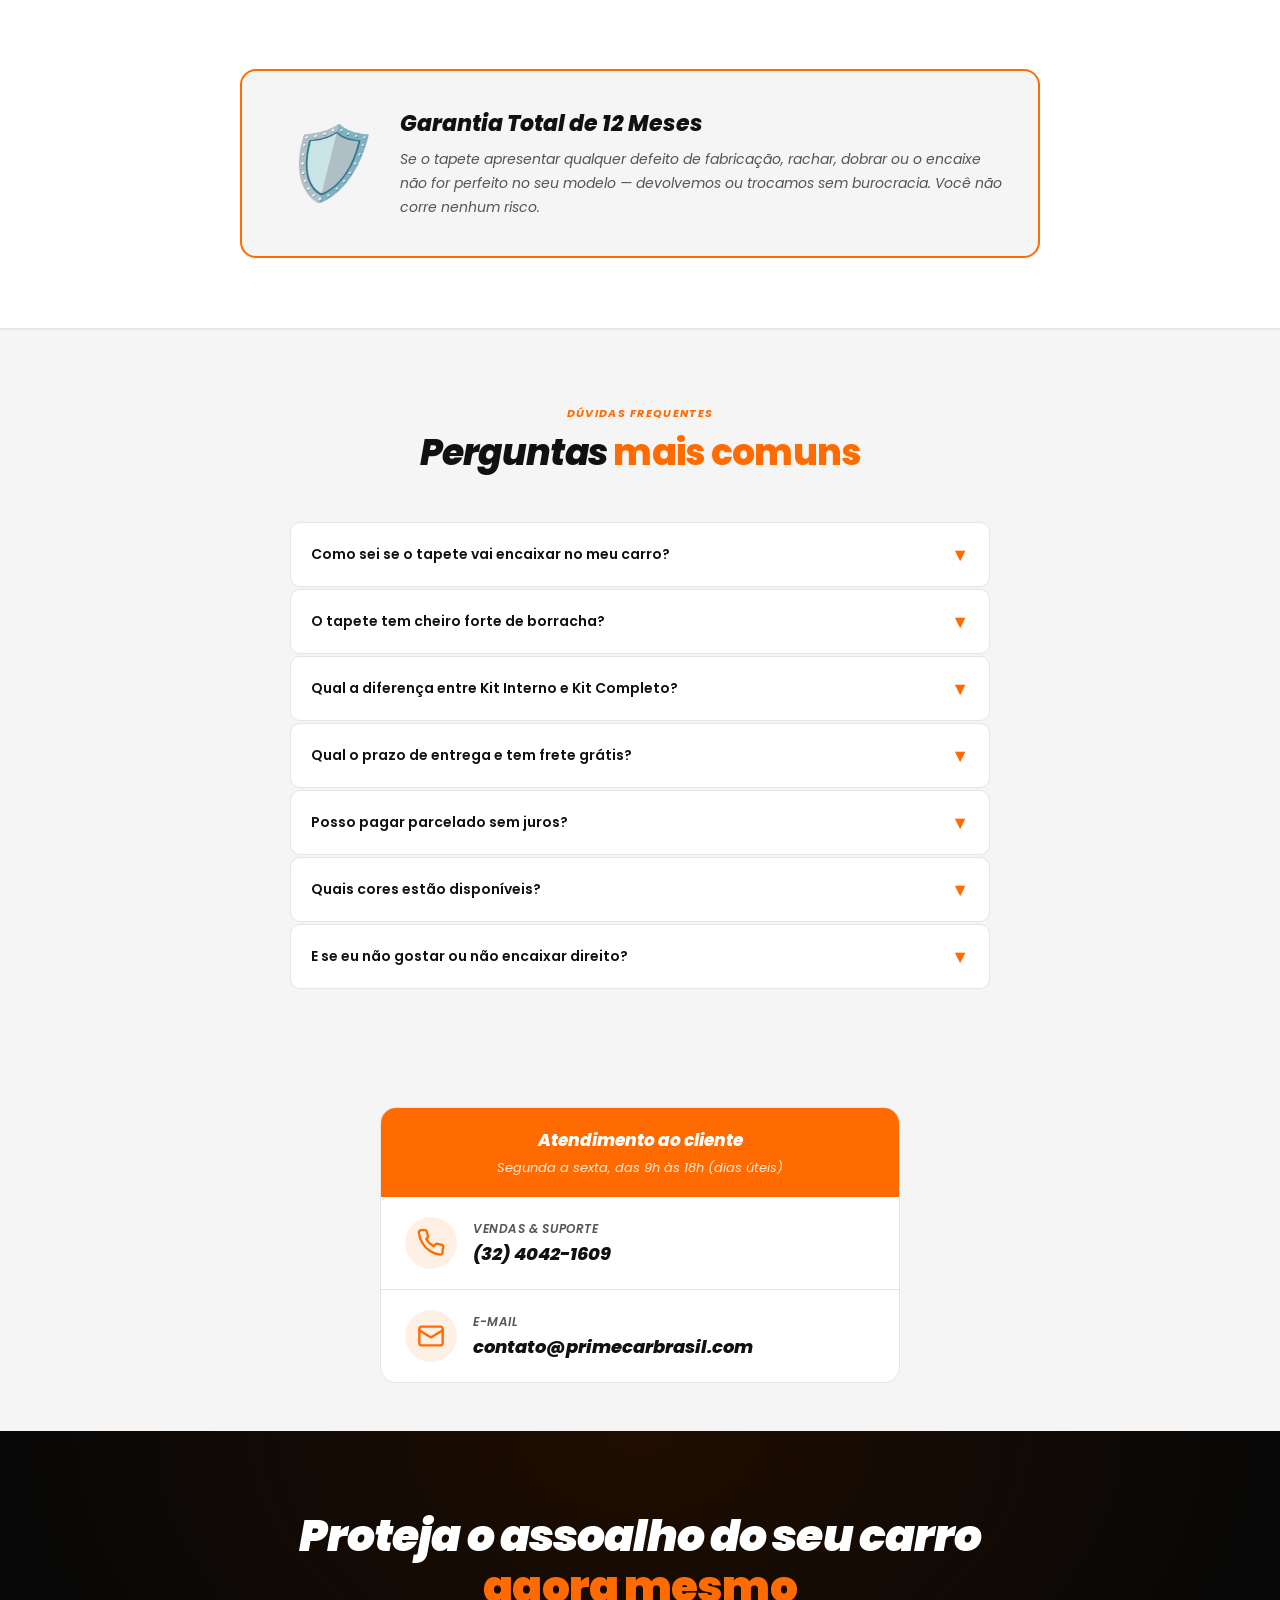
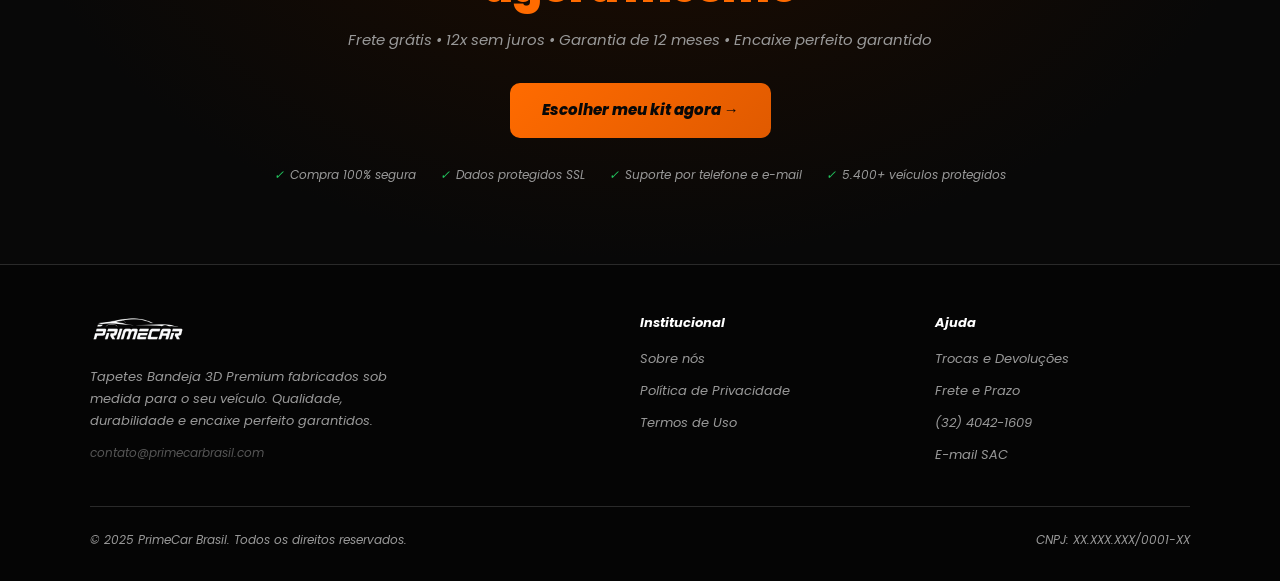
==== commit 75accf8c: "remove links" ====
--- a/index.html
+++ b/index.html
@@ -1,27 +1,22 @@
 <!DOCTYPE html>
 <html lang="pt-BR">
-
 <head>
   <meta charset="UTF-8" />
   <meta name="viewport" content="width=device-width, initial-scale=1.0" />
   <title>PrimeCar — Tapete Bandeja 3D Premium | Encaixe Perfeito Para Seu Carro</title>
-  <meta name="description"
-    content="Tapete Bandeja 3D Premium sob medida para seu carro. Sem cheiro, 100% impermeável, encaixe milimétrico. Protege o assoalho original. Frete grátis + 12x sem juros.">
+  <meta name="description" content="Tapete Bandeja 3D Premium sob medida para seu carro. Sem cheiro, 100% impermeável, encaixe milimétrico. Protege o assoalho original. Frete grátis + 12x sem juros.">
   <meta property="og:title" content="PrimeCar — Tapete Bandeja 3D Premium | Encaixe Perfeito Para Seu Carro">
-  <meta property="og:description"
-    content="Tapete Bandeja 3D Premium sob medida. Sem cheiro, impermeável, encaixe milimétrico. Frete grátis + 12x sem juros.">
-  <meta property="og:image"
-    content="https://pub-bb2e103a32db4e198524a2e9ed8f35b4.r2.dev/0a3e0f09-e076-4dbe-bf87-7eb196ed207f/id-preview-cc9a0a5d--d3356862-d9ab-47fc-b806-56bf4769af98.lovable.app-1774002949263.png">
+  <meta property="og:description" content="Tapete Bandeja 3D Premium sob medida. Sem cheiro, impermeável, encaixe milimétrico. Frete grátis + 12x sem juros.">
+  <meta property="og:image" content="https://pub-bb2e103a32db4e198524a2e9ed8f35b4.r2.dev/0a3e0f09-e076-4dbe-bf87-7eb196ed207f/id-preview-cc9a0a5d--d3356862-d9ab-47fc-b806-56bf4769af98.lovable.app-1774002949263.png">
   <meta name="twitter:card" content="summary_large_image">
-  <meta name="twitter:image"
-    content="https://pub-bb2e103a32db4e198524a2e9ed8f35b4.r2.dev/0a3e0f09-e076-4dbe-bf87-7eb196ed207f/id-preview-cc9a0a5d--d3356862-d9ab-47fc-b806-56bf4769af98.lovable.app-1774002949263.png">
+  <meta name="twitter:image" content="https://pub-bb2e103a32db4e198524a2e9ed8f35b4.r2.dev/0a3e0f09-e076-4dbe-bf87-7eb196ed207f/id-preview-cc9a0a5d--d3356862-d9ab-47fc-b806-56bf4769af98.lovable.app-1774002949263.png">
 
   <!-- Microsoft Clarity -->
   <script type="text/javascript">
-    (function (c, l, a, r, i, t, y) {
-      c[a] = c[a] || function () { (c[a].q = c[a].q || []).push(arguments) };
-      t = l.createElement(r); t.async = 1; t.src = "https://www.clarity.ms/tag/" + i;
-      y = l.getElementsByTagName(r)[0]; y.parentNode.insertBefore(t, y);
+    (function(c,l,a,r,i,t,y){
+      c[a]=c[a]||function(){(c[a].q=c[a].q||[]).push(arguments)};
+      t=l.createElement(r);t.async=1;t.src="https://www.clarity.ms/tag/"+i;
+      y=l.getElementsByTagName(r)[0];y.parentNode.insertBefore(t,y);
     })(window, document, "clarity", "script", "wh7wlvd4jg");
   </script>
 
@@ -44,17 +39,10 @@
 
   <link rel="preconnect" href="https://fonts.googleapis.com">
   <link rel="preconnect" href="https://fonts.gstatic.com" crossorigin>
-  <link href="https://fonts.googleapis.com/css2?family=Poppins:wght@400;500;600;700;800;900&display=swap"
-    rel="stylesheet">
+  <link href="https://fonts.googleapis.com/css2?family=Poppins:wght@400;500;600;700;800;900&display=swap" rel="stylesheet">
 
   <style>
-    *,
-    *::before,
-    *::after {
-      box-sizing: border-box;
-      margin: 0;
-      padding: 0;
-    }
+    *, *::before, *::after { box-sizing: border-box; margin: 0; padding: 0; }
 
     :root {
       --orange: #FF6B00;
@@ -77,10 +65,7 @@
       --light-muted: #555555;
     }
 
-    html {
-      scroll-behavior: smooth;
-    }
-
+    html { scroll-behavior: smooth; }
     body {
       font-family: 'Poppins', sans-serif;
       background: var(--light-bg);
@@ -92,7 +77,7 @@
 
     /* HEADER */
     header {
-      background: rgba(8, 8, 8, 0.97);
+      background: rgba(8,8,8,0.97);
       backdrop-filter: blur(10px);
       border-bottom: 1px solid var(--border);
       padding: 14px 20px;
@@ -103,18 +88,10 @@
       top: 0;
       z-index: 100;
     }
-
-    header img {
-      height: 36px;
-    }
+    header img { height: 36px; }
 
     /* NAV */
-    .nav {
-      display: flex;
-      align-items: center;
-      gap: 4px;
-    }
-
+    .nav { display: flex; align-items: center; gap: 4px; }
     .nav a {
       color: var(--gray);
       font-size: 13px;
@@ -125,21 +102,13 @@
       transition: color 0.2s, background 0.2s;
       white-space: nowrap;
     }
-
-    .nav a:hover {
-      color: var(--white);
-      background: rgba(255, 255, 255, 0.06);
-    }
-
+    .nav a:hover { color: var(--white); background: rgba(255,255,255,0.06); }
     .nav a.nav-sac {
       color: var(--orange);
-      border: 1px solid rgba(255, 107, 0, 0.35);
+      border: 1px solid rgba(255,107,0,0.35);
       font-weight: 600;
     }
-
-    .nav a.nav-sac:hover {
-      background: rgba(255, 107, 0, 0.1);
-    }
+    .nav a.nav-sac:hover { background: rgba(255,107,0,0.1); }
 
     /* HAMBURGER (mobile) */
     .nav-hamburger {
@@ -150,14 +119,12 @@
       padding: 4px;
       color: var(--white);
     }
-
     .nav-drawer {
       display: none;
       position: fixed;
       top: 65px;
-      left: 0;
-      right: 0;
-      background: rgba(8, 8, 8, 0.98);
+      left: 0; right: 0;
+      background: rgba(8,8,8,0.98);
       backdrop-filter: blur(12px);
       border-bottom: 1px solid var(--border);
       padding: 16px 20px 24px;
@@ -165,11 +132,7 @@
       flex-direction: column;
       gap: 4px;
     }
-
-    .nav-drawer.open {
-      display: flex;
-    }
-
+    .nav-drawer.open { display: flex; }
     .nav-drawer a {
       color: var(--gray);
       font-size: 15px;
@@ -179,28 +142,18 @@
       border-radius: 8px;
       transition: color 0.2s, background 0.2s;
     }
-
-    .nav-drawer a:hover {
-      color: var(--white);
-      background: rgba(255, 255, 255, 0.06);
-    }
-
+    .nav-drawer a:hover { color: var(--white); background: rgba(255,255,255,0.06); }
     .nav-drawer a.nav-sac {
       color: var(--orange);
       font-weight: 700;
-      border: 1px solid rgba(255, 107, 0, 0.35);
+      border: 1px solid rgba(255,107,0,0.35);
       text-align: center;
       margin-top: 8px;
     }
 
-    @media(max-width:760px) {
-      .nav {
-        display: none;
-      }
-
-      .nav-hamburger {
-        display: flex;
-      }
+    @media(max-width:760px){
+      .nav { display: none; }
+      .nav-hamburger { display: flex; }
     }
 
     /* HERO */
@@ -210,11 +163,10 @@
       background: var(--light-card);
       border-bottom: 1px solid var(--light-border);
     }
-
     .hero-badge {
       display: inline-block;
-      background: rgba(255, 107, 0, 0.1);
-      border: 1px solid rgba(255, 107, 0, 0.4);
+      background: rgba(255,107,0,0.1);
+      border: 1px solid rgba(255,107,0,0.4);
       color: var(--orange);
       font-size: 11px;
       font-weight: 700;
@@ -224,7 +176,6 @@
       border-radius: 100px;
       margin-bottom: 20px;
     }
-
     .hero h1 {
       font-size: clamp(28px, 5.5vw, 52px);
       font-weight: 900;
@@ -233,12 +184,7 @@
       letter-spacing: -0.02em;
       color: var(--light-text);
     }
-
-    .hero h1 em {
-      color: var(--orange);
-      font-style: normal;
-    }
-
+    .hero h1 em { color: var(--orange); font-style: normal; }
     .hero-sub {
       font-size: clamp(14px, 2vw, 17px);
       color: var(--light-muted);
@@ -246,7 +192,6 @@
       margin: 0 auto 32px;
       line-height: 1.7;
     }
-
     .hero-stars {
       display: flex;
       align-items: center;
@@ -256,16 +201,8 @@
       font-size: 13px;
       color: var(--light-muted);
     }
-
-    .hero-stars .stars {
-      color: #F59E0B;
-      font-size: 16px;
-      letter-spacing: 1px;
-    }
-
-    .hero-stars strong {
-      color: var(--light-text);
-    }
+    .hero-stars .stars { color: #F59E0B; font-size: 16px; letter-spacing: 1px; }
+    .hero-stars strong { color: var(--light-text); }
 
     /* VEHICLE SELECTOR */
     .selector-box {
@@ -276,33 +213,24 @@
       border-radius: 16px;
       padding: 28px;
     }
-
     .selector-box h2 {
       font-size: 16px;
       font-weight: 700;
       margin-bottom: 6px;
       color: var(--orange);
     }
-
     .selector-box p {
       font-size: 13px;
       color: var(--light-muted);
       margin-bottom: 20px;
     }
-
     .selector-grid {
       display: grid;
       grid-template-columns: 1fr 1fr 1fr;
       gap: 10px;
       margin-bottom: 16px;
     }
-
-    @media(max-width:500px) {
-      .selector-grid {
-        grid-template-columns: 1fr;
-      }
-    }
-
+    @media(max-width:500px){ .selector-grid { grid-template-columns: 1fr; } }
     .selector-grid select {
       background: var(--light-card);
       border: 1px solid var(--light-border);
@@ -318,17 +246,8 @@
       background-repeat: no-repeat;
       background-position: right 12px center;
     }
-
-    .selector-grid select:disabled {
-      opacity: 0.4;
-      cursor: not-allowed;
-    }
-
-    .selector-grid select:focus {
-      outline: none;
-      border-color: var(--orange);
-    }
-
+    .selector-grid select:disabled { opacity: 0.4; cursor: not-allowed; }
+    .selector-grid select:focus { outline: none; border-color: var(--orange); }
     .btn-ver-opcoes {
       width: 100%;
       background: linear-gradient(135deg, var(--orange), var(--orange-dark));
@@ -346,66 +265,34 @@
       justify-content: center;
       gap: 8px;
     }
-
-    .btn-ver-opcoes:hover {
-      transform: translateY(-1px);
-      box-shadow: 0 8px 24px rgba(255, 107, 0, 0.35);
-    }
-
-    .btn-ver-opcoes:disabled {
-      opacity: 0.5;
-      cursor: not-allowed;
-      transform: none;
-    }
+    .btn-ver-opcoes:hover { transform: translateY(-1px); box-shadow: 0 8px 24px rgba(255,107,0,0.35); }
+    .btn-ver-opcoes:disabled { opacity: 0.5; cursor: not-allowed; transform: none; }
 
     /* Stock row — sempre visível */
-    #urgency-stock-row {
-      margin-top: 16px;
-    }
+    #urgency-stock-row { margin-top: 16px; }
 
     .stock-badge {
       display: flex;
       align-items: center;
-      justify-content: flex-start;
-      gap: 12px;
-      background: #fafafa;
-      border: 1px solid #e2e8f0;
-      border-left: 4px solid var(--red);
-      border-radius: 8px;
-      padding: 12px 16px;
-      font-size: 13px;
+      justify-content: center;
+      gap: 8px;
+      background: rgba(239,68,68,0.12);
+      border: 1px solid rgba(239,68,68,0.3);
+      border-radius: 50px;
+      padding: 10px 18px;
+      font-size: 14px;
       font-weight: 700;
-      color: var(--black);
-      box-shadow: 0 2px 8px rgba(0, 0, 0, 0.04);
-      text-align: left;
-    }
-
+      color: #ff4d4d;
+    }
     .stock-dot {
-      width: 9px;
-      height: 9px;
+      width: 9px; height: 9px;
       background: var(--red);
       border-radius: 50%;
       flex-shrink: 0;
       animation: pulse 1.2s infinite;
     }
-
-    @keyframes pulse {
-
-      0%,
-      100% {
-        opacity: 1;
-        transform: scale(1)
-      }
-
-      50% {
-        opacity: 0.5;
-        transform: scale(0.8)
-      }
-    }
-
-    .stock-count {
-      color: #ff4d4d;
-    }
+    @keyframes pulse { 0%,100%{opacity:1;transform:scale(1)} 50%{opacity:0.5;transform:scale(0.8)} }
+    .stock-count { color: #ff4d4d; }
 
     /* SAC */
     .sac-box {
@@ -415,7 +302,6 @@
       overflow: hidden;
       border: 1px solid var(--border);
     }
-
     .sac-header {
       background: var(--orange);
       padding: 20px 24px;
@@ -424,22 +310,9 @@
       flex-direction: column;
       gap: 4px;
     }
-
-    .sac-header strong {
-      font-size: 17px;
-      color: #fff;
-      font-weight: 800;
-    }
-
-    .sac-header span {
-      font-size: 13px;
-      color: rgba(255, 255, 255, 0.85);
-    }
-
-    .sac-contacts {
-      background: var(--light-card);
-    }
-
+    .sac-header strong { font-size: 17px; color: #fff; font-weight: 800; }
+    .sac-header span { font-size: 13px; color: rgba(255,255,255,0.85); }
+    .sac-contacts { background: var(--light-card); }
     .sac-row {
       display: flex;
       align-items: center;
@@ -447,85 +320,31 @@
       padding: 20px 24px;
       border-bottom: 1px solid var(--light-border);
     }
-
-    .sac-row:last-child {
-      border-bottom: none;
-    }
-
+    .sac-row:last-child { border-bottom: none; }
     .sac-icon {
-      width: 52px;
-      height: 52px;
-      background: rgba(255, 107, 0, 0.1);
+      width: 52px; height: 52px;
+      background: rgba(255,107,0,0.1);
       border-radius: 50%;
-      display: flex;
-      align-items: center;
-      justify-content: center;
+      display: flex; align-items: center; justify-content: center;
       flex-shrink: 0;
       color: var(--orange);
     }
-
-    .sac-info {
-      display: flex;
-      flex-direction: column;
-      gap: 2px;
-    }
-
-    .sac-info strong {
-      font-size: 12px;
-      color: var(--light-muted);
-      font-weight: 600;
-      text-transform: uppercase;
-      letter-spacing: 0.05em;
-    }
-
-    .sac-info a {
-      font-size: 18px;
-      font-weight: 800;
-      color: var(--light-text);
-      text-decoration: none;
-    }
-
-    .sac-info a:hover {
-      color: var(--orange);
-    }
+    .sac-info { display: flex; flex-direction: column; gap: 2px; }
+    .sac-info strong { font-size: 12px; color: var(--light-muted); font-weight: 600; text-transform: uppercase; letter-spacing: 0.05em; }
+    .sac-info a { font-size: 18px; font-weight: 800; color: var(--light-text); text-decoration: none; }
+    .sac-info a:hover { color: var(--orange); }
 
     /* CONTAINER */
-    .container {
-      max-width: 1100px;
-      margin: 0 auto;
-      padding: 0 20px;
-    }
-
-    section {
-      padding: 70px 0;
-    }
+    .container { max-width: 1100px; margin: 0 auto; padding: 0 20px; }
+    section { padding: 70px 0; }
 
     /* LIGHT SECTIONS */
-    #antes-depois {
-      background: var(--light-bg);
-    }
-
-    #why-cheap {
-      background: var(--light-card);
-    }
-
-    #specs {
-      background: var(--light-bg);
-    }
-
-    #expo-section {
-      background: var(--light-card);
-      border-top: 1px solid var(--light-border);
-      border-bottom: 1px solid var(--light-border);
-    }
-
-    #sac {
-      background: var(--light-bg) !important;
-    }
-
-    #sac .sac-box {
-      border-color: var(--light-border);
-    }
+    #antes-depois { background: var(--light-bg); }
+    #why-cheap { background: var(--light-card); }
+    #specs { background: var(--light-bg); }
+    #expo-section { background: var(--light-card); border-top: 1px solid var(--light-border); border-bottom: 1px solid var(--light-border); }
+    #sac { background: var(--light-bg) !important; }
+    #sac .sac-box { border-color: var(--light-border); }
 
     /* Section titles on light backgrounds */
     #antes-depois .section-title h2,
@@ -538,9 +357,7 @@
     #confia .section-title h2,
     #garantia .section-title h2,
     #faq .section-title h2,
-    #sac .section-title h2 {
-      color: var(--light-text);
-    }
+    #sac .section-title h2 { color: var(--light-text); }
 
     #antes-depois .section-title p,
     #why-cheap .section-title p,
@@ -551,16 +368,13 @@
     #avaliacoes .section-title p,
     #confia .section-title p,
     #garantia .section-title p,
-    #faq .section-title p {
-      color: var(--light-muted);
-    }
+    #faq .section-title p { color: var(--light-muted); }
 
     /* SECTION TITLE */
     .section-title {
       text-align: center;
       margin-bottom: 48px;
     }
-
     .section-title .tag {
       display: inline-block;
       color: var(--orange);
@@ -570,23 +384,14 @@
       text-transform: uppercase;
       margin-bottom: 10px;
     }
-
     .section-title h2 {
       font-size: clamp(22px, 4vw, 36px);
       font-weight: 800;
       line-height: 1.2;
       letter-spacing: -0.02em;
     }
-
-    .section-title h2 {
-      color: var(--light-text);
-    }
-
-    .section-title h2 em {
-      color: var(--orange);
-      font-style: normal;
-    }
-
+    .section-title h2 { color: var(--light-text); }
+    .section-title h2 em { color: var(--orange); font-style: normal; }
     .section-title p {
       font-size: 15px;
       color: var(--light-muted);
@@ -595,185 +400,66 @@
       margin-left: auto;
       margin-right: auto;
     }
-
-    /* Seções dark — agora em Clear Mode */
+    /* Seções dark — títulos ficam brancos */
     #kits .section-title h2,
     #comparativo .section-title h2,
     #testes .section-title h2,
-    #cta-final h2 {
-      color: var(--light-text);
-    }
-
+    #cta-final h2 { color: var(--white); }
     #kits .section-title p,
     #comparativo .section-title p,
-    #testes .section-title p {
-      color: var(--light-muted);
-    }
+    #testes .section-title p { color: var(--gray); }
 
     /* KIT SECTION */
-    #kits {
-      background: var(--light-card);
-      border-top: 1px solid var(--light-border);
-      border-bottom: 1px solid var(--light-border);
-    }
-
-    .kit-grid {
-      display: grid;
-      grid-template-columns: 1fr 1fr;
-      gap: 24px;
-    }
-
-    @media(max-width:700px) {
-      .kit-grid {
-        grid-template-columns: 1fr;
-      }
-    }
+    #kits { background: var(--dark); border-top: 1px solid var(--border); border-bottom: 1px solid var(--border); }
+    .kit-grid { display: grid; grid-template-columns: 1fr 1fr; gap: 24px; }
+    @media(max-width:700px){ .kit-grid { grid-template-columns: 1fr; } }
 
     .kit-card {
-      background: var(--white);
-      color: var(--black);
+      background: var(--card);
       border: 1px solid var(--border);
       border-radius: 16px;
       padding: 28px;
       position: relative;
       transition: border-color 0.2s;
     }
-
     .kit-card.featured {
-      border: 2px solid var(--orange);
-      background: var(--white);
-    }
-
+      border-color: var(--orange);
+      background: linear-gradient(135deg, #1a0d00, var(--card));
+    }
     .kit-badge {
       position: absolute;
-      top: -14px;
+      top: -12px;
       left: 50%;
       transform: translateX(-50%);
-      background: var(--red);
-      color: #fff;
-      font-size: 12px;
-      font-weight: 900;
-      letter-spacing: 0.05em;
+      background: var(--orange);
+      color: var(--black);
+      font-size: 11px;
+      font-weight: 800;
+      letter-spacing: 0.08em;
       text-transform: uppercase;
-      padding: 6px 18px;
+      padding: 4px 16px;
       border-radius: 100px;
       white-space: nowrap;
-      box-shadow: 0 4px 12px rgba(239, 68, 68, 0.4);
-      animation: bounceBadge 2.5s infinite;
-    }
-
-    @keyframes bounceBadge {
-
-      0%,
-      100% {
-        transform: translateX(-50%) translateY(0);
-      }
-
-      50% {
-        transform: translateX(-50%) translateY(-4px);
-      }
-    }
-
-    .main-img-wrapper {
-      position: relative;
-    }
-
-    .gallery-arrow {
-      position: absolute;
-      top: 50%;
-      transform: translateY(-50%);
-      background: rgba(255, 255, 255, 0.9);
-      border: none;
-      width: 36px;
-      height: 36px;
-      border-radius: 50%;
-      font-size: 16px;
-      color: #333;
-      cursor: pointer;
-      display: flex;
-      align-items: center;
-      justify-content: center;
-      box-shadow: 0 2px 8px rgba(0, 0, 0, 0.15);
-      z-index: 2;
-    }
-
-    .gallery-arrow.prev {
-      left: 8px;
-    }
-
-    .gallery-arrow.next {
-      right: 8px;
-    }
-
-    .gallery-arrow:hover {
-      background: #fff;
-      box-shadow: 0 2px 8px rgba(0, 0, 0, 0.3);
-    }
-
+    }
     .kit-img {
       width: 100%;
       aspect-ratio: 4/3;
       object-fit: contain;
-      background: #f5f5f5;
+      background: #0d0d0d;
       border-radius: 10px;
-      margin-bottom: 8px;
-    }
-
-    .kit-thumbnails {
-      display: flex;
-      gap: 8px;
       margin-bottom: 20px;
-      overflow-x: auto;
-      padding-bottom: 4px;
-    }
-
-    .kit-thumbnails::-webkit-scrollbar {
-      height: 4px;
-    }
-
-    .kit-thumbnails::-webkit-scrollbar-thumb {
-      background: #ddd;
-      border-radius: 4px;
-    }
-
-    .kit-thumb {
-      width: 60px;
-      height: 60px;
-      border-radius: 6px;
-      border: 2px solid transparent;
-      cursor: pointer;
-      object-fit: cover;
-      flex-shrink: 0;
-      background: #f5f5f5;
-      transition: border-color 0.2s;
-    }
-
-    .kit-thumb.active {
-      border-color: var(--orange);
-    }
-
-    .kit-name {
-      font-size: 18px;
-      font-weight: 800;
-      margin-bottom: 4px;
-    }
-
-    .kit-includes {
-      font-size: 12px;
-      color: #555555;
-      margin-bottom: 16px;
-    }
-
+    }
+    .kit-name { font-size: 18px; font-weight: 800; margin-bottom: 4px; }
+    .kit-includes { font-size: 12px; color: var(--gray); margin-bottom: 16px; }
     .kit-pieces {
       display: flex;
       gap: 6px;
       flex-wrap: wrap;
       margin-bottom: 20px;
     }
-
     .kit-piece {
-      background: rgba(255, 107, 0, 0.1);
-      border: 1px solid rgba(255, 107, 0, 0.25);
+      background: rgba(255,107,0,0.1);
+      border: 1px solid rgba(255,107,0,0.25);
       color: var(--orange);
       font-size: 11px;
       font-weight: 600;
@@ -781,125 +467,31 @@
       border-radius: 100px;
     }
 
-    .kit-5in1-box {
-      background: #fafafa;
-      border: 1px dashed rgba(255, 107, 0, 0.4);
-      border-radius: 8px;
-      padding: 12px 16px;
-      margin-bottom: 20px;
-    }
-
-    .kit-5in1-title {
-      font-weight: 900;
-      color: var(--black);
-      font-size: 15px;
-      margin-bottom: 8px;
-      letter-spacing: -0.02em;
-    }
-
-    .kit-5in1-title span {
-      color: var(--red);
-    }
-
-    .kit-5in1-list {
-      list-style: none;
-      font-size: 11px;
-      font-weight: 700;
-      color: var(--black);
-      letter-spacing: 0.05em;
-    }
-
-    .kit-5in1-list li {
-      margin-bottom: 4px;
-      display: flex;
-      align-items: center;
-      gap: 6px;
-    }
-
-    .kit-5in1-list .check {
-      color: var(--green);
-      font-size: 13px;
-    }
-
     /* Color picker */
-    .color-label {
-      font-size: 12px;
-      color: #555555;
-      margin-bottom: 8px;
-    }
-
-    .color-options {
-      display: flex;
-      gap: 8px;
-      margin-bottom: 20px;
-    }
-
+    .color-label { font-size: 12px; color: var(--gray); margin-bottom: 8px; }
+    .color-options { display: flex; gap: 8px; margin-bottom: 20px; }
     .color-btn {
-      width: 28px;
-      height: 28px;
+      width: 28px; height: 28px;
       border-radius: 50%;
       border: 2px solid transparent;
       cursor: pointer;
       transition: border-color 0.15s, transform 0.15s;
     }
-
-    .color-btn.active {
-      border-color: var(--black);
-      transform: scale(1.15);
-    }
-
-    .color-btn.preto {
-      background: #1a1a1a;
-      box-shadow: inset 0 0 0 1px #ddd;
-    }
-
-    .color-btn.cinza {
-      background: #888888;
-    }
-
-    .color-btn.bege {
-      background: #C8A882;
-    }
-
-    .price-block {
-      margin-bottom: 20px;
-    }
-
-    .price-de {
-      font-size: 13px;
-      color: #555555;
-      text-decoration: line-through;
-    }
-
-    .price-por {
-      font-size: 30px;
-      font-weight: 900;
-      color: var(--black);
-      line-height: 1;
-    }
-
-    .price-por span {
-      font-size: 17px;
-      font-weight: 600;
-    }
-
-    .price-pix {
-      font-size: 13px;
-      color: var(--green);
-      font-weight: 600;
-      margin-top: 4px;
-    }
-
-    .price-parcela {
-      font-size: 12px;
-      color: #555555;
-      margin-top: 2px;
-    }
-
+    .color-btn.active { border-color: var(--white); transform: scale(1.15); }
+    .color-btn.preto { background: #1a1a1a; box-shadow: inset 0 0 0 1px #555; }
+    .color-btn.cinza { background: #888888; }
+    .color-btn.bege { background: #C8A882; }
+
+    .price-block { margin-bottom: 20px; }
+    .price-de { font-size: 13px; color: var(--gray); text-decoration: line-through; }
+    .price-por { font-size: 30px; font-weight: 900; color: var(--white); line-height: 1; }
+    .price-por span { font-size: 17px; font-weight: 600; }
+    .price-pix { font-size: 13px; color: var(--green); font-weight: 600; margin-top: 4px; }
+    .price-parcela { font-size: 12px; color: var(--gray); margin-top: 2px; }
     .price-economy {
       display: inline-block;
-      background: rgba(34, 197, 94, 0.15);
-      border: 1px solid rgba(34, 197, 94, 0.3);
+      background: rgba(34,197,94,0.15);
+      border: 1px solid rgba(34,197,94,0.3);
       color: var(--green);
       font-size: 12px;
       font-weight: 700;
@@ -922,58 +514,25 @@
       transition: transform 0.15s, box-shadow 0.15s;
       margin-bottom: 12px;
     }
-
-    .btn-checkout:hover {
-      transform: translateY(-1px);
-      box-shadow: 0 8px 24px rgba(255, 107, 0, 0.4);
-    }
-
+    .btn-checkout:hover { transform: translateY(-1px); box-shadow: 0 8px 24px rgba(255,107,0,0.4); }
     .kit-guarantees {
       display: flex;
       gap: 12px;
       font-size: 11px;
-      color: #555555;
+      color: var(--gray);
       justify-content: center;
     }
-
-    .kit-guarantees span {
-      display: flex;
-      align-items: center;
-      gap: 4px;
-    }
-
-    .kit-guarantees .ic {
-      color: var(--green);
-    }
+    .kit-guarantees span { display: flex; align-items: center; gap: 4px; }
+    .kit-guarantees .ic { color: var(--green); }
 
     /* ANTES DEPOIS */
-    .antes-depois-grid {
-      display: grid;
-      grid-template-columns: 1fr 1fr;
-      gap: 24px;
-    }
-
-    @media(max-width:600px) {
-      .antes-depois-grid {
-        grid-template-columns: 1fr;
-      }
-    }
-
-    .ad-card {
-      position: relative;
-      border-radius: 12px;
-      overflow: hidden;
-    }
-
-    .ad-card img {
-      width: 100%;
-      display: block;
-    }
-
+    .antes-depois-grid { display: grid; grid-template-columns: 1fr 1fr; gap: 24px; }
+    @media(max-width:600px){ .antes-depois-grid { grid-template-columns: 1fr; } }
+    .ad-card { position: relative; border-radius: 12px; overflow: hidden; }
+    .ad-card img { width: 100%; display: block; }
     .ad-label {
       position: absolute;
-      top: 12px;
-      left: 12px;
+      top: 12px; left: 12px;
       font-size: 11px;
       font-weight: 800;
       letter-spacing: 0.1em;
@@ -981,40 +540,14 @@
       padding: 4px 12px;
       border-radius: 100px;
     }
-
-    .ad-label.antes {
-      background: rgba(239, 68, 68, 0.9);
-      color: white;
-    }
-
-    .ad-label.depois {
-      background: rgba(34, 197, 94, 0.9);
-      color: white;
-    }
+    .ad-label.antes { background: rgba(239,68,68,0.9); color: white; }
+    .ad-label.depois { background: rgba(34,197,94,0.9); color: white; }
 
     /* BENEFITS */
-    #benefits-section {
-      background: var(--light-bg);
-    }
-
-    .benefits-grid {
-      display: grid;
-      grid-template-columns: repeat(3, 1fr);
-      gap: 20px;
-    }
-
-    @media(max-width:768px) {
-      .benefits-grid {
-        grid-template-columns: repeat(2, 1fr);
-      }
-    }
-
-    @media(max-width:480px) {
-      .benefits-grid {
-        grid-template-columns: 1fr;
-      }
-    }
-
+    #benefits-section { background: var(--light-bg); }
+    .benefits-grid { display: grid; grid-template-columns: repeat(3,1fr); gap: 20px; }
+    @media(max-width:768px){ .benefits-grid { grid-template-columns: repeat(2,1fr); } }
+    @media(max-width:480px){ .benefits-grid { grid-template-columns: 1fr; } }
     .benefit-card {
       background: var(--light-card);
       border: 1px solid var(--light-border);
@@ -1022,241 +555,80 @@
       padding: 24px;
       transition: border-color 0.2s;
     }
-
-    .benefit-card:hover {
-      border-color: var(--orange);
-    }
-
-    .benefit-icon {
-      font-size: 28px;
-      margin-bottom: 12px;
-    }
-
-    .benefit-card h3 {
-      font-size: 15px;
-      font-weight: 700;
-      margin-bottom: 6px;
-      color: var(--light-text);
-    }
-
-    .benefit-card p {
-      font-size: 13px;
-      color: var(--light-muted);
-      line-height: 1.6;
-    }
+    .benefit-card:hover { border-color: var(--orange); }
+    .benefit-icon { font-size: 28px; margin-bottom: 12px; }
+    .benefit-card h3 { font-size: 15px; font-weight: 700; margin-bottom: 6px; color: var(--light-text); }
+    .benefit-card p { font-size: 13px; color: var(--light-muted); line-height: 1.6; }
 
     /* FEATURES */
-    #features-section {
-      background: var(--light-card);
-    }
-
-    .features-grid {
-      display: grid;
-      grid-template-columns: 1fr 1fr;
-      gap: 32px;
-      align-items: center;
-      margin-bottom: 60px;
-    }
-
-    @media(max-width:640px) {
-      .features-grid {
-        grid-template-columns: 1fr;
-      }
-    }
-
-    .features-grid.reverse {
-      direction: rtl;
-    }
-
-    .features-grid.reverse>* {
-      direction: ltr;
-    }
-
-    .feature-img {
-      width: 100%;
-      border-radius: 12px;
-      object-fit: cover;
-      aspect-ratio: 4/3;
-    }
-
-    .feature-content h3 {
-      font-size: 20px;
-      font-weight: 800;
-      margin-bottom: 10px;
-      color: var(--light-text);
-    }
-
-    .feature-content h3 em {
-      color: var(--orange);
-      font-style: normal;
-    }
-
-    .feature-content p {
-      font-size: 14px;
-      color: var(--light-muted);
-      line-height: 1.7;
-    }
+    #features-section { background: var(--light-card); }
+    .features-grid { display: grid; grid-template-columns: 1fr 1fr; gap: 32px; align-items: center; margin-bottom: 60px; }
+    @media(max-width:640px){ .features-grid { grid-template-columns: 1fr; } }
+    .features-grid.reverse { direction: rtl; }
+    .features-grid.reverse > * { direction: ltr; }
+    .feature-img { width: 100%; border-radius: 12px; object-fit: cover; aspect-ratio: 4/3; }
+    .feature-content h3 { font-size: 20px; font-weight: 800; margin-bottom: 10px; color: var(--light-text); }
+    .feature-content h3 em { color: var(--orange); font-style: normal; }
+    .feature-content p { font-size: 14px; color: var(--light-muted); line-height: 1.7; }
 
     /* VS TABLE */
-    #comparativo {
-      background: var(--light-card);
-      border-top: 1px solid var(--light-border);
-      border-bottom: 1px solid var(--light-border);
-    }
-
-    .vs-table {
-      width: 100%;
-      border-collapse: collapse;
-    }
-
+    #comparativo { background: var(--dark); border-top: 1px solid var(--border); border-bottom: 1px solid var(--border); }
+    .vs-table { width: 100%; border-collapse: collapse; }
     .vs-table th {
       padding: 16px 20px;
       font-size: 13px;
       font-weight: 700;
       text-align: center;
-      border-bottom: 1px solid var(--light-border);
-      color: var(--light-text);
-    }
-
-    .vs-table th:first-child {
-      text-align: left;
-      color: var(--light-muted);
-    }
-
-    .vs-table th.col-prime {
-      color: var(--orange);
-      background: rgba(255, 107, 0, 0.07);
-    }
-
-    .vs-table th.col-generic {
-      color: var(--light-muted);
-    }
-
+      border-bottom: 1px solid var(--border);
+    }
+    .vs-table th:first-child { text-align: left; color: var(--gray); }
+    .vs-table th.col-prime { color: var(--orange); background: rgba(255,107,0,0.07); }
+    .vs-table th.col-generic { color: var(--gray); }
     .vs-table td {
       padding: 14px 20px;
       font-size: 13px;
-      border-bottom: 1px solid var(--light-border);
+      border-bottom: 1px solid var(--border);
       text-align: center;
-      color: var(--light-text);
-    }
-
-    .vs-table td:first-child {
-      text-align: left;
-      font-weight: 600;
-      color: var(--light-muted);
-    }
-
-    .vs-table td.col-prime {
-      background: rgba(255, 107, 0, 0.04);
-    }
-
-    .vs-table tr:last-child td {
-      border-bottom: none;
-    }
-
-    .check {
-      color: var(--green);
-      font-size: 18px;
-    }
-
-    .cross {
-      color: var(--red);
-      font-size: 18px;
-    }
-
-    @media(max-width:500px) {
-
-      .vs-table th,
-      .vs-table td {
-        padding: 10px 12px;
-        font-size: 12px;
-      }
+    }
+    .vs-table td:first-child { text-align: left; font-weight: 600; color: #CCC; }
+    .vs-table td.col-prime { background: rgba(255,107,0,0.04); }
+    .vs-table tr:last-child td { border-bottom: none; }
+    .check { color: var(--green); font-size: 18px; }
+    .cross { color: var(--red); font-size: 18px; }
+    @media(max-width:500px){
+      .vs-table th, .vs-table td { padding: 10px 12px; font-size: 12px; }
     }
 
     /* REVIEWS */
-    #avaliacoes {
-      background: var(--light-bg);
-    }
-
-    .reviews-grid {
-      display: grid;
-      grid-template-columns: repeat(3, 1fr);
-      gap: 20px;
-    }
-
-    @media(max-width:900px) {
-      .reviews-grid {
-        grid-template-columns: repeat(2, 1fr);
-      }
-    }
-
-    @media(max-width:560px) {
-      .reviews-grid {
-        grid-template-columns: 1fr;
-      }
-    }
-
+    #avaliacoes { background: var(--light-bg); }
+    .reviews-grid { display: grid; grid-template-columns: repeat(3,1fr); gap: 20px; }
+    @media(max-width:900px){ .reviews-grid { grid-template-columns: repeat(2,1fr); } }
+    @media(max-width:560px){ .reviews-grid { grid-template-columns: 1fr; } }
     .review-card {
       background: var(--light-card);
       border: 1px solid var(--light-border);
       border-radius: 12px;
       padding: 20px;
     }
-
-    .review-header {
-      display: flex;
-      align-items: center;
-      gap: 12px;
-      margin-bottom: 12px;
-    }
-
+    .review-header { display: flex; align-items: center; gap: 12px; margin-bottom: 12px; }
     .review-avatar {
-      width: 44px;
-      height: 44px;
+      width: 44px; height: 44px;
       border-radius: 50%;
       object-fit: cover;
       background: var(--light-border);
     }
-
-    .review-meta {
-      flex: 1;
-    }
-
-    .review-name {
-      font-size: 14px;
-      font-weight: 700;
-      color: var(--light-text);
-    }
-
-    .review-location {
-      font-size: 11px;
-      color: var(--light-muted);
-    }
-
-    .review-stars {
-      color: #F59E0B;
-      font-size: 13px;
-      margin-bottom: 8px;
-    }
-
-    .review-text {
-      font-size: 13px;
-      color: var(--light-muted);
-      line-height: 1.6;
-    }
-
-    .review-date {
-      font-size: 11px;
-      color: #999;
-      margin-top: 8px;
-    }
-
+    .review-meta { flex: 1; }
+    .review-name { font-size: 14px; font-weight: 700; color: var(--light-text); }
+    .review-location { font-size: 11px; color: var(--light-muted); }
+    .review-stars { color: #F59E0B; font-size: 13px; margin-bottom: 8px; }
+    .review-text { font-size: 13px; color: var(--light-muted); line-height: 1.6; }
+    .review-date { font-size: 11px; color: #999; margin-top: 8px; }
     .verified-badge {
       display: inline-flex;
       align-items: center;
       gap: 4px;
-      background: rgba(34, 197, 94, 0.1);
-      border: 1px solid rgba(34, 197, 94, 0.25);
+      background: rgba(34,197,94,0.1);
+      border: 1px solid rgba(34,197,94,0.25);
       color: var(--green);
       font-size: 10px;
       font-weight: 700;
@@ -1266,12 +638,7 @@
     }
 
     /* GUARANTEE */
-    #garantia {
-      background: var(--light-card) !important;
-      border-top: 1px solid var(--light-border) !important;
-      border-bottom: 1px solid var(--light-border) !important;
-    }
-
+    #garantia { background: var(--light-card) !important; border-top: 1px solid var(--light-border) !important; border-bottom: 1px solid var(--light-border) !important; }
     .guarantee-box {
       display: flex;
       align-items: center;
@@ -1283,53 +650,20 @@
       max-width: 800px;
       margin: 0 auto;
     }
-
-    @media(max-width:600px) {
-      .guarantee-box {
-        flex-direction: column;
-        text-align: center;
-      }
-    }
-
-    .guarantee-icon {
-      font-size: 72px;
-      flex-shrink: 0;
-    }
-
-    .guarantee-box h3 {
-      font-size: 22px;
-      font-weight: 800;
-      margin-bottom: 8px;
-      color: var(--light-text);
-    }
-
-    .guarantee-box p {
-      font-size: 14px;
-      color: var(--light-muted);
-      line-height: 1.7;
-    }
+    @media(max-width:600px){ .guarantee-box { flex-direction: column; text-align: center; } }
+    .guarantee-icon { font-size: 72px; flex-shrink: 0; }
+    .guarantee-box h3 { font-size: 22px; font-weight: 800; margin-bottom: 8px; color: var(--light-text); }
+    .guarantee-box p { font-size: 14px; color: var(--light-muted); line-height: 1.7; }
 
     /* FAQ */
-    #faq {
-      background: var(--light-bg);
-      border-top: 1px solid var(--light-border);
-    }
-
-    .faq-list {
-      max-width: 700px;
-      margin: 0 auto;
-      display: flex;
-      flex-direction: column;
-      gap: 2px;
-    }
-
+    #faq { background: var(--light-bg); border-top: 1px solid var(--light-border); }
+    .faq-list { max-width: 700px; margin: 0 auto; display: flex; flex-direction: column; gap: 2px; }
     .faq-item {
       background: var(--light-card);
       border: 1px solid var(--light-border);
       border-radius: 10px;
       overflow: hidden;
     }
-
     .faq-q {
       width: 100%;
       background: none;
@@ -1346,18 +680,8 @@
       align-items: center;
       gap: 12px;
     }
-
-    .faq-q .arrow {
-      color: var(--orange);
-      font-size: 18px;
-      transition: transform 0.2s;
-      flex-shrink: 0;
-    }
-
-    .faq-item.open .arrow {
-      transform: rotate(180deg);
-    }
-
+    .faq-q .arrow { color: var(--orange); font-size: 18px; transition: transform 0.2s; flex-shrink: 0; }
+    .faq-item.open .arrow { transform: rotate(180deg); }
     .faq-a {
       max-height: 0;
       overflow: hidden;
@@ -1367,47 +691,24 @@
       line-height: 1.7;
       padding: 0 20px;
     }
-
-    .faq-item.open .faq-a {
-      max-height: 300px;
-      padding: 0 20px 18px;
-    }
+    .faq-item.open .faq-a { max-height: 300px; padding: 0 20px 18px; }
 
     /* FINAL CTA */
     #cta-final {
       text-align: center;
-      background: var(--light-bg);
+      background: radial-gradient(ellipse at 50% 0%, #1f0d00, var(--black) 70%);
       padding: 80px 20px;
-      border-top: 1px solid var(--light-border);
-    }
-
+    }
     #cta-final h2 {
       font-size: clamp(24px, 4.5vw, 44px);
       font-weight: 900;
       line-height: 1.15;
       margin-bottom: 16px;
       letter-spacing: -0.02em;
-      color: var(--light-text);
-    }
-
-    #cta-final h2 em {
-      color: var(--orange);
-      font-style: normal;
-    }
-
-    #cta-final p {
-      font-size: 15px;
-      color: var(--light-muted);
-      margin-bottom: 32px;
-    }
-
-    .cta-btns {
-      display: flex;
-      gap: 14px;
-      justify-content: center;
-      flex-wrap: wrap;
-    }
-
+    }
+    #cta-final h2 em { color: var(--orange); font-style: normal; }
+    #cta-final p { font-size: 15px; color: var(--gray); margin-bottom: 32px; }
+    .cta-btns { display: flex; gap: 14px; justify-content: center; flex-wrap: wrap; }
     .btn-primary {
       display: inline-block;
       background: linear-gradient(135deg, var(--orange), var(--orange-dark));
@@ -1419,12 +720,7 @@
       text-decoration: none;
       transition: transform 0.15s, box-shadow 0.15s;
     }
-
-    .btn-primary:hover {
-      transform: translateY(-2px);
-      box-shadow: 0 10px 30px rgba(255, 107, 0, 0.4);
-    }
-
+    .btn-primary:hover { transform: translateY(-2px); box-shadow: 0 10px 30px rgba(255,107,0,0.4); }
     .btn-secondary {
       display: inline-block;
       background: transparent;
@@ -1437,11 +733,7 @@
       text-decoration: none;
       transition: border-color 0.15s;
     }
-
-    .btn-secondary:hover {
-      border-color: var(--orange);
-    }
-
+    .btn-secondary:hover { border-color: var(--orange); }
     .trust-icons {
       display: flex;
       justify-content: center;
@@ -1451,43 +743,19 @@
       font-size: 12px;
       color: var(--gray);
     }
-
-    .trust-icons span {
-      display: flex;
-      align-items: center;
-      gap: 6px;
-    }
-
-    .trust-icons .ic {
-      color: var(--green);
-    }
+    .trust-icons span { display: flex; align-items: center; gap: 6px; }
+    .trust-icons .ic { color: var(--green); }
 
     /* POR QUE CONFIAR */
-    #confia {
-      background: var(--light-card);
-      border-top: 1px solid var(--light-border);
-      border-bottom: 1px solid var(--light-border);
-    }
-
-    .confia-inner {
-      max-width: 700px;
-      margin: 0 auto;
-      padding: 0 20px;
-    }
-
+    #confia { background: var(--light-card); border-top: 1px solid var(--light-border); border-bottom: 1px solid var(--light-border); }
+    .confia-inner { max-width: 700px; margin: 0 auto; padding: 0 20px; }
     .confia-grid {
       display: grid;
       grid-template-columns: 1fr 1fr;
       gap: 16px;
       margin-bottom: 32px;
     }
-
-    @media(max-width:600px) {
-      .confia-grid {
-        grid-template-columns: 1fr;
-      }
-    }
-
+    @media(max-width:600px){ .confia-grid { grid-template-columns: 1fr; } }
     .confia-card {
       background: var(--light-bg);
       border: 1px solid var(--light-border);
@@ -1497,31 +765,17 @@
       gap: 14px;
       align-items: flex-start;
     }
-
     .confia-icon {
       flex-shrink: 0;
-      width: 42px;
-      height: 42px;
-      background: rgba(255, 107, 0, 0.12);
+      width: 42px; height: 42px;
+      background: rgba(255,107,0,0.12);
       border-radius: 50%;
       display: flex;
       align-items: center;
       justify-content: center;
     }
-
-    .confia-card h3 {
-      font-size: 14px;
-      font-weight: 700;
-      margin-bottom: 4px;
-      color: var(--light-text);
-    }
-
-    .confia-card p {
-      font-size: 12px;
-      color: var(--light-muted);
-      line-height: 1.6;
-    }
-
+    .confia-card h3 { font-size: 14px; font-weight: 700; margin-bottom: 4px; color: var(--light-text); }
+    .confia-card p { font-size: 12px; color: var(--light-muted); line-height: 1.6; }
     .confia-stats {
       display: flex;
       gap: 0;
@@ -1530,40 +784,19 @@
       overflow: hidden;
       background: var(--light-card);
     }
-
     .confia-stat {
       flex: 1;
       text-align: center;
       padding: 20px 16px;
       border-right: 1px solid var(--light-border);
     }
-
-    .confia-stat:last-child {
-      border-right: none;
-    }
-
-    .confia-stat strong {
-      display: block;
-      font-size: 22px;
-      font-weight: 900;
-      color: var(--orange);
-    }
-
-    .confia-stat span {
-      font-size: 11px;
-      color: var(--light-muted);
-    }
-
-    @media(max-width:480px) {
-      .confia-stat strong {
-        font-size: 18px;
-      }
-
-      .confia-stat span {
-        font-size: 10px;
-      }
-    }
-
+    .confia-stat:last-child { border-right: none; }
+    .confia-stat strong { display: block; font-size: 22px; font-weight: 900; color: var(--orange); }
+    .confia-stat span { font-size: 11px; color: var(--light-muted); }
+    @media(max-width:480px){
+      .confia-stat strong { font-size: 18px; }
+      .confia-stat span { font-size: 10px; }
+    }
     .confia-cnpj {
       margin-top: 20px;
       text-align: center;
@@ -1574,10 +807,7 @@
       border-radius: 10px;
       background: var(--light-bg);
     }
-
-    .confia-cnpj strong {
-      color: var(--light-text);
-    }
+    .confia-cnpj strong { color: var(--light-text); }
 
     /* FOOTER */
     footer {
@@ -1585,7 +815,6 @@
       border-top: 1px solid var(--border);
       padding: 48px 20px 32px;
     }
-
     .footer-grid {
       max-width: 1100px;
       margin: 0 auto;
@@ -1594,51 +823,13 @@
       gap: 40px;
       margin-bottom: 40px;
     }
-
-    @media(max-width:700px) {
-      .footer-grid {
-        grid-template-columns: 1fr;
-        gap: 28px;
-      }
-    }
-
-    footer img {
-      height: 32px;
-      margin-bottom: 14px;
-    }
-
-    .footer-desc {
-      font-size: 13px;
-      color: var(--gray);
-      line-height: 1.7;
-      max-width: 300px;
-    }
-
-    .footer-col h4 {
-      font-size: 13px;
-      font-weight: 700;
-      margin-bottom: 14px;
-      color: var(--white);
-    }
-
-    .footer-col ul {
-      list-style: none;
-      display: flex;
-      flex-direction: column;
-      gap: 8px;
-    }
-
-    .footer-col ul li a {
-      color: var(--gray);
-      font-size: 13px;
-      text-decoration: none;
-      transition: color 0.15s;
-    }
-
-    .footer-col ul li a:hover {
-      color: var(--orange);
-    }
-
+    @media(max-width:700px){ .footer-grid { grid-template-columns: 1fr; gap: 28px; } }
+    footer img { height: 32px; margin-bottom: 14px; }
+    .footer-desc { font-size: 13px; color: var(--gray); line-height: 1.7; max-width: 300px; }
+    .footer-col h4 { font-size: 13px; font-weight: 700; margin-bottom: 14px; color: var(--white); }
+    .footer-col ul { list-style: none; display: flex; flex-direction: column; gap: 8px; }
+    .footer-col ul li a { color: var(--gray); font-size: 13px; text-decoration: none; transition: color 0.15s; }
+    .footer-col ul li a:hover { color: var(--orange); }
     .footer-bottom {
       max-width: 1100px;
       margin: 0 auto;
@@ -1657,47 +848,23 @@
     .sticky-mobile-cta {
       display: none;
       position: fixed;
-      bottom: 0;
-      left: 0;
-      right: 0;
+      bottom: 0; left: 0; right: 0;
       background: var(--dark);
       border-top: 1px solid var(--border);
       padding: 12px 16px;
       z-index: 99;
     }
-
-    @media(max-width:640px) {
-      .sticky-mobile-cta {
-        display: block;
-      }
-    }
-
+    @media(max-width:640px){ .sticky-mobile-cta { display: block; } }
     .sticky-mobile-cta a {
       display: block;
       background: linear-gradient(135deg, var(--orange), var(--orange-dark));
       color: var(--black);
       font-weight: 800;
-      font-size: 16px;
+      font-size: 15px;
       text-align: center;
-      padding: 16px;
+      padding: 14px;
       border-radius: 10px;
       text-decoration: none;
-      animation: pulse-cta 2s infinite;
-      box-shadow: 0 4px 15px rgba(255, 107, 0, 0.4);
-    }
-
-    @keyframes pulse-cta {
-      0% {
-        transform: scale(1);
-      }
-
-      50% {
-        transform: scale(1.02);
-      }
-
-      100% {
-        transform: scale(1);
-      }
     }
 
     /* QUALITY TESTS */
@@ -1708,7 +875,6 @@
       gap: 10px;
       margin-top: 20px;
     }
-
     .qt-tab {
       display: flex;
       flex-direction: column;
@@ -1724,61 +890,17 @@
       color: var(--gray);
       font-family: 'Poppins', sans-serif;
     }
-
-    .qt-tab svg {
-      transition: stroke 0.2s;
-    }
-
-    .qt-tab:hover {
-      border-color: rgba(255, 107, 0, 0.4);
-      color: var(--white);
-    }
-
-    .qt-tab:hover svg {
-      stroke: var(--white);
-    }
-
-    .qt-tab.active {
-      background: var(--orange);
-      border-color: var(--orange);
-      color: var(--white);
-    }
-
-    .qt-tab.active svg {
-      stroke: var(--white);
-    }
-
-    .qt-label {
-      font-size: 11px;
-      font-weight: 700;
-      letter-spacing: 0.08em;
-      text-transform: uppercase;
-    }
-
-    .qt-panels {
-      position: relative;
-    }
-
-    .qt-panel {
-      display: none;
-      animation: qtFade 0.3s ease;
-    }
-
-    .qt-panel.active {
-      display: block;
-    }
-
-    @keyframes qtFade {
-      from {
-        opacity: 0;
-        transform: translateY(6px);
-      }
-
-      to {
-        opacity: 1;
-        transform: translateY(0);
-      }
-    }
+    .qt-tab svg { transition: stroke 0.2s; }
+    .qt-tab:hover { border-color: rgba(255,107,0,0.4); color: var(--white); }
+    .qt-tab:hover svg { stroke: var(--white); }
+    .qt-tab.active { background: var(--orange); border-color: var(--orange); color: var(--white); }
+    .qt-tab.active svg { stroke: var(--white); }
+    .qt-label { font-size: 11px; font-weight: 700; letter-spacing: 0.08em; text-transform: uppercase; }
+
+    .qt-panels { position: relative; }
+    .qt-panel { display: none; animation: qtFade 0.3s ease; }
+    .qt-panel.active { display: block; }
+    @keyframes qtFade { from { opacity:0; transform:translateY(6px); } to { opacity:1; transform:translateY(0); } }
 
     .qt-video-wrap {
       position: relative;
@@ -1786,30 +908,22 @@
       overflow: hidden;
       background: #000;
     }
-
     .qt-video-wrap video {
       width: 100%;
       display: block;
       aspect-ratio: 16/9;
       object-fit: cover;
     }
-
     .qt-video-overlay {
       position: absolute;
-      bottom: 0;
-      left: 0;
-      right: 0;
-      background: linear-gradient(transparent, rgba(0, 0, 0, 0.88) 40%);
+      bottom: 0; left: 0; right: 0;
+      background: linear-gradient(transparent, rgba(0,0,0,0.88) 40%);
       padding: 40px 20px 20px;
       display: flex;
       justify-content: space-around;
       align-items: flex-end;
     }
-
-    .qt-stat {
-      text-align: center;
-    }
-
+    .qt-stat { text-align: center; }
     .qt-stat-num {
       display: block;
       font-size: 24px;
@@ -1818,19 +932,16 @@
       line-height: 1;
       margin-bottom: 4px;
     }
-
     .qt-stat-desc {
       font-size: 10px;
-      color: rgba(255, 255, 255, 0.7);
+      color: rgba(255,255,255,0.7);
       font-weight: 600;
       text-transform: uppercase;
       letter-spacing: 0.06em;
     }
-
     .qt-badge {
       position: absolute;
-      top: 14px;
-      left: 14px;
+      top: 14px; left: 14px;
       background: var(--orange);
       color: var(--white);
       font-size: 11px;
@@ -1838,228 +949,91 @@
       padding: 4px 12px;
       border-radius: 100px;
     }
-
-    @media(max-width:400px) {
-      .qt-stat-num {
-        font-size: 18px;
-      }
-    }
+    @media(max-width:400px){ .qt-stat-num { font-size: 18px; } }
 
     /* Separator */
-    .divider {
-      height: 1px;
-      background: var(--border);
-    }
+    .divider { height: 1px; background: var(--border); }
 
     /* Smooth appear */
-    .fade-in {
-      opacity: 0;
-      transform: translateY(20px);
-      transition: opacity 0.5s, transform 0.5s;
-    }
-
-    .fade-in.visible {
-      opacity: 1;
-      transform: translateY(0);
-    }
+    .fade-in { opacity: 0; transform: translateY(20px); transition: opacity 0.5s, transform 0.5s; }
+    .fade-in.visible { opacity: 1; transform: translateY(0); }
 
     /* ==============================
        MOBILE FIRST — max-width: 640px
        ============================== */
-    @media(max-width:640px) {
-
+    @media(max-width:640px){
       /* Body: space for sticky CTA */
-      body {
-        padding-bottom: 76px;
-      }
+      body { padding-bottom: 76px; }
 
       /* Sections: less vertical breathing room */
-      section {
-        padding: 44px 0;
-      }
-
-      #cta-final {
-        padding: 48px 16px;
-      }
-
-      footer {
-        padding: 40px 16px 96px;
-      }
+      section { padding: 44px 0; }
+      #cta-final { padding: 48px 16px; }
+      footer { padding: 40px 16px 96px; }
 
       /* Hero */
-      .hero {
-        padding: 32px 16px 36px;
-      }
-
-      .hero h1 {
-        font-size: 26px;
-        letter-spacing: -0.01em;
-      }
-
-      .hero-sub {
-        font-size: 14px;
-        margin-bottom: 24px;
-      }
-
-      .hero-stars {
-        font-size: 12px;
-        margin-bottom: 28px;
-      }
+      .hero { padding: 32px 16px 36px; }
+      .hero h1 { font-size: 26px; letter-spacing: -0.01em; }
+      .hero-sub { font-size: 14px; margin-bottom: 24px; }
+      .hero-stars { font-size: 12px; margin-bottom: 28px; }
 
       /* Selector box */
-      .selector-box {
-        padding: 20px 16px;
-        border-radius: 12px;
-      }
-
-      .selector-box h2 {
-        font-size: 15px;
-      }
-
-      .btn-ver-opcoes {
-        font-size: 14px;
-        padding: 14px;
-      }
+      .selector-box { padding: 20px 16px; border-radius: 12px; }
+      .selector-box h2 { font-size: 15px; }
+      .btn-ver-opcoes { font-size: 14px; padding: 14px; }
 
       /* Color buttons: 44px touch target */
-      .color-btn {
-        width: 40px;
-        height: 40px;
-      }
+      .color-btn { width: 40px; height: 40px; }
 
       /* Kit cards */
-      .kit-card {
-        padding: 20px 16px;
-      }
-
-      .kit-name {
-        font-size: 16px;
-      }
-
-      .price-por {
-        font-size: 28px;
-      }
-
-      .btn-checkout {
-        font-size: 15px;
-        padding: 16px;
-      }
+      .kit-card { padding: 20px 16px; }
+      .kit-name { font-size: 16px; }
+      .price-por { font-size: 28px; }
+      .btn-checkout { font-size: 15px; padding: 16px; }
 
       /* Section titles */
-      .section-title {
-        margin-bottom: 28px;
-      }
-
-      .section-title h2 {
-        font-size: 22px;
-      }
-
-      .section-title p {
-        font-size: 13px;
-      }
+      .section-title { margin-bottom: 28px; }
+      .section-title h2 { font-size: 22px; }
+      .section-title p { font-size: 13px; }
 
       /* Benefits: 2 columns on small phones looks better than 1 */
-      .benefits-grid {
-        grid-template-columns: 1fr 1fr;
-        gap: 12px;
-      }
-
-      .benefit-card {
-        padding: 16px;
-      }
-
-      .benefit-icon {
-        font-size: 24px;
-        margin-bottom: 8px;
-      }
-
-      .benefit-card h3 {
-        font-size: 13px;
-      }
-
-      .benefit-card p {
-        font-size: 12px;
-      }
+      .benefits-grid { grid-template-columns: 1fr 1fr; gap: 12px; }
+      .benefit-card { padding: 16px; }
+      .benefit-icon { font-size: 24px; margin-bottom: 8px; }
+      .benefit-card h3 { font-size: 13px; }
+      .benefit-card p { font-size: 12px; }
 
       /* Features: remove RTL trick, show img above text */
-      .features-grid.reverse {
-        direction: ltr;
-      }
-
-      .features-grid {
-        margin-bottom: 36px;
-        gap: 20px;
-      }
-
-      .feature-content h3 {
-        font-size: 17px;
-      }
-
-      .feature-content p {
-        font-size: 13px;
-      }
+      .features-grid.reverse { direction: ltr; }
+      .features-grid { margin-bottom: 36px; gap: 20px; }
+      .feature-content h3 { font-size: 17px; }
+      .feature-content p { font-size: 13px; }
 
       /* Urgency widget */
-      .stock-badge {
-        font-size: 13px;
-      }
+      .stock-badge { font-size: 13px; }
 
       /* Guarantee */
-      .guarantee-box {
-        padding: 24px 16px;
-        gap: 20px;
-      }
-
-      .guarantee-icon {
-        font-size: 52px;
-      }
-
-      .guarantee-box h3 {
-        font-size: 18px;
-      }
+      .guarantee-box { padding: 24px 16px; gap: 20px; }
+      .guarantee-icon { font-size: 52px; }
+      .guarantee-box h3 { font-size: 18px; }
 
       /* FAQ */
-      .faq-q {
-        font-size: 13px;
-        padding: 16px;
-      }
+      .faq-q { font-size: 13px; padding: 16px; }
 
       /* Final CTA buttons */
-      .btn-primary,
-      .btn-secondary {
-        width: 100%;
-        text-align: center;
-        padding: 15px 20px;
-      }
-
-      .cta-btns {
-        flex-direction: column;
-        align-items: stretch;
-      }
+      .btn-primary, .btn-secondary { width: 100%; text-align: center; padding: 15px 20px; }
+      .cta-btns { flex-direction: column; align-items: stretch; }
 
       /* Trust icons wrap better */
-      .trust-icons {
-        gap: 12px;
-        font-size: 11px;
-      }
+      .trust-icons { gap: 12px; font-size: 11px; }
 
       /* VS table: tighter */
-      .vs-table td,
-      .vs-table th {
-        padding: 10px 10px;
-        font-size: 11px;
-      }
+      .vs-table td, .vs-table th { padding: 10px 10px; font-size: 11px; }
     }
 
     /* Extra small (320px) */
-    @media(max-width:360px) {
-      .hero h1 {
-        font-size: 23px;
-      }
-
-      .benefits-grid {
-        grid-template-columns: 1fr;
-      }
+    @media(max-width:360px){
+      .hero h1 { font-size: 23px; }
+      .benefits-grid { grid-template-columns: 1fr; }
     }
 
     /* VIDEO REVIEWS */
@@ -2071,28 +1045,15 @@
       scroll-snap-type: x mandatory;
       -webkit-overflow-scrolling: touch;
     }
-
-    .vreview-scroll::-webkit-scrollbar {
-      height: 4px;
-    }
-
-    .vreview-scroll::-webkit-scrollbar-track {
-      background: var(--light-border);
-      border-radius: 2px;
-    }
-
-    .vreview-scroll::-webkit-scrollbar-thumb {
-      background: var(--orange);
-      border-radius: 2px;
-    }
-
+    .vreview-scroll::-webkit-scrollbar { height: 4px; }
+    .vreview-scroll::-webkit-scrollbar-track { background: var(--light-border); border-radius: 2px; }
+    .vreview-scroll::-webkit-scrollbar-thumb { background: var(--orange); border-radius: 2px; }
     .vreview-item {
       flex-shrink: 0;
       width: 150px;
       scroll-snap-align: start;
       cursor: pointer;
     }
-
     .vreview-thumb {
       position: relative;
       aspect-ratio: 9/16;
@@ -2101,47 +1062,25 @@
       background: #ddd;
       border: 1px solid var(--light-border);
     }
-
     .vreview-thumb video {
-      width: 100%;
-      height: 100%;
+      width: 100%; height: 100%;
       object-fit: cover;
       display: block;
     }
-
     .vreview-play {
       position: absolute;
       inset: 0;
       display: flex;
       align-items: center;
       justify-content: center;
-      background: rgba(0, 0, 0, 0.3);
+      background: rgba(0,0,0,0.3);
       transition: background 0.2s;
     }
-
-    .vreview-play svg {
-      filter: drop-shadow(0 2px 4px rgba(0, 0, 0, 0.5));
-    }
-
-    .vreview-item:hover .vreview-play {
-      background: rgba(0, 0, 0, 0.1);
-    }
-
-    .vreview-info {
-      padding: 8px 2px 0;
-    }
-
-    .vreview-info .review-stars {
-      font-size: 11px;
-      color: var(--amber);
-      margin-bottom: 2px;
-    }
-
-    .vreview-name {
-      font-size: 12px;
-      font-weight: 600;
-      color: var(--light-text);
-    }
+    .vreview-play svg { filter: drop-shadow(0 2px 4px rgba(0,0,0,0.5)); }
+    .vreview-item:hover .vreview-play { background: rgba(0,0,0,0.1); }
+    .vreview-info { padding: 8px 2px 0; }
+    .vreview-info .review-stars { font-size: 11px; color: var(--amber); margin-bottom: 2px; }
+    .vreview-name { font-size: 12px; font-weight: 600; color: var(--light-text); }
 
     /* EXPO VIDEOS */
     .expo-scroll {
@@ -2153,28 +1092,15 @@
       -webkit-overflow-scrolling: touch;
       justify-content: center;
     }
-
-    .expo-scroll::-webkit-scrollbar {
-      height: 4px;
-    }
-
-    .expo-scroll::-webkit-scrollbar-track {
-      background: var(--light-border);
-      border-radius: 2px;
-    }
-
-    .expo-scroll::-webkit-scrollbar-thumb {
-      background: var(--orange);
-      border-radius: 2px;
-    }
-
+    .expo-scroll::-webkit-scrollbar { height: 4px; }
+    .expo-scroll::-webkit-scrollbar-track { background: var(--light-border); border-radius: 2px; }
+    .expo-scroll::-webkit-scrollbar-thumb { background: var(--orange); border-radius: 2px; }
     .expo-item {
       flex-shrink: 0;
       width: 160px;
       scroll-snap-align: start;
       cursor: pointer;
     }
-
     .expo-thumb {
       position: relative;
       aspect-ratio: 9/16;
@@ -2183,44 +1109,30 @@
       background: #ddd;
       border: 1px solid var(--light-border);
     }
-
-    .expo-thumb video {
-      width: 100%;
-      height: 100%;
-      object-fit: cover;
-      display: block;
-    }
-
+    .expo-thumb video { width: 100%; height: 100%; object-fit: cover; display: block; }
     .expo-play {
       position: absolute;
       inset: 0;
       display: flex;
       align-items: center;
       justify-content: center;
-      background: rgba(0, 0, 0, 0.25);
+      background: rgba(0,0,0,0.25);
       transition: background 0.2s;
     }
-
-    .expo-item:hover .expo-play {
-      background: rgba(0, 0, 0, 0.1);
-    }
+    .expo-item:hover .expo-play { background: rgba(0,0,0,0.1); }
 
     /* VIDEO MODAL */
     .video-modal {
       display: none;
       position: fixed;
       inset: 0;
-      background: rgba(0, 0, 0, 0.92);
+      background: rgba(0,0,0,0.92);
       z-index: 200;
       align-items: center;
       justify-content: center;
       padding: 20px;
     }
-
-    .video-modal.open {
-      display: flex;
-    }
-
+    .video-modal.open { display: flex; }
     .video-modal video {
       max-width: 400px;
       width: 100%;
@@ -2228,16 +1140,13 @@
       border-radius: 14px;
       outline: none;
     }
-
     .video-modal-close {
       position: absolute;
-      top: 16px;
-      right: 16px;
-      background: rgba(255, 255, 255, 0.15);
+      top: 16px; right: 16px;
+      background: rgba(255,255,255,0.15);
       border: none;
       color: var(--white);
-      width: 40px;
-      height: 40px;
+      width: 40px; height: 40px;
       border-radius: 50%;
       font-size: 18px;
       cursor: pointer;
@@ -2245,15 +1154,9 @@
       align-items: center;
       justify-content: center;
     }
-
-    @media(max-width:640px) {
-      .vreview-item {
-        width: 130px;
-      }
-
-      .expo-item {
-        width: 140px;
-      }
+    @media(max-width:640px){
+      .vreview-item { width: 130px; }
+      .expo-item { width: 140px; }
     }
 
     /* PAYMENT FLAGS */
@@ -2265,7 +1168,6 @@
       justify-content: center;
       margin-top: 12px;
     }
-
     .pflag {
       display: inline-flex;
       align-items: center;
@@ -2276,65 +1178,19 @@
       font-size: 10px;
       font-weight: 800;
       letter-spacing: 0.03em;
-      border: 1px solid rgba(255, 255, 255, 0.08);
-    }
-
-    .pflag-visa {
-      background: #1A1F71;
-      color: #fff;
-    }
-
-    .pflag-mc {
-      background: #252525;
-      color: #fff;
-      position: relative;
-      overflow: visible;
-    }
-
-    .pflag-mc::before,
-    .pflag-mc::after {
-      content: '';
-      position: absolute;
-      width: 14px;
-      height: 14px;
-      border-radius: 50%;
-      top: 50%;
-      transform: translateY(-50%);
-    }
-
-    .pflag-mc::before {
-      background: #EB001B;
-      left: 4px;
-    }
-
-    .pflag-mc::after {
-      background: #F79E1B;
-      right: 4px;
-      mix-blend-mode: normal;
-    }
-
-    .pflag-mc span {
-      position: relative;
-      z-index: 1;
-      color: #fff;
-      font-size: 9px;
-      margin: 0 4px;
-    }
-
-    .pflag-elo {
-      background: #000;
-      color: #FFCB05;
-    }
-
-    .pflag-pix {
-      background: #00BDAE;
-      color: #fff;
-    }
-
-    .pflag-boleto {
-      background: #2A2A2A;
-      color: #aaa;
-    }
+      border: 1px solid rgba(255,255,255,0.08);
+    }
+    .pflag-visa   { background:#1A1F71; color:#fff; }
+    .pflag-mc     { background:#252525; color:#fff; position:relative; overflow:visible; }
+    .pflag-mc::before, .pflag-mc::after {
+      content:''; position:absolute; width:14px; height:14px; border-radius:50%; top:50%; transform:translateY(-50%);
+    }
+    .pflag-mc::before { background:#EB001B; left:4px; }
+    .pflag-mc::after  { background:#F79E1B; right:4px; mix-blend-mode:normal; }
+    .pflag-mc span { position:relative; z-index:1; color:#fff; font-size:9px; margin: 0 4px; }
+    .pflag-elo    { background:#000; color:#FFCB05; }
+    .pflag-pix    { background:#00BDAE; color:#fff; }
+    .pflag-boleto { background:#2A2A2A; color:#aaa; }
 
     /* BEFORE/AFTER SLIDER */
     .ba-wrap {
@@ -2347,56 +1203,38 @@
       user-select: none;
       touch-action: pan-y;
     }
-
-    .ba-after img,
-    .ba-before img {
+    .ba-after img, .ba-before img {
       display: block;
       width: 100%;
       height: auto;
       pointer-events: none;
     }
-
     .ba-before {
       position: absolute;
-      top: 0;
-      left: 0;
-      height: 100%;
+      top: 0; left: 0; height: 100%;
       overflow: hidden;
       width: 50%;
     }
-
-    .ba-before img {
-      width: auto;
-      max-width: none;
-      height: 100%;
-    }
-
+    .ba-before img { width: auto; max-width: none; height: 100%; }
     .ba-line {
       position: absolute;
-      top: 0;
-      bottom: 0;
+      top: 0; bottom: 0;
       width: 3px;
       background: var(--white);
       left: 50%;
       transform: translateX(-50%);
-      box-shadow: 0 0 12px rgba(0, 0, 0, 0.6);
-    }
-
+      box-shadow: 0 0 12px rgba(0,0,0,0.6);
+    }
     .ba-handle-btn {
       position: absolute;
-      top: 50%;
-      left: 50%;
+      top: 50%; left: 50%;
       transform: translate(-50%, -50%);
-      width: 44px;
-      height: 44px;
+      width: 44px; height: 44px;
       background: var(--white);
       border-radius: 50%;
-      display: flex;
-      align-items: center;
-      justify-content: center;
-      box-shadow: 0 4px 16px rgba(0, 0, 0, 0.4);
-    }
-
+      display: flex; align-items: center; justify-content: center;
+      box-shadow: 0 4px 16px rgba(0,0,0,0.4);
+    }
     .ba-label {
       position: absolute;
       top: 12px;
@@ -2405,18 +1243,8 @@
       font-size: 11px;
       font-weight: 700;
     }
-
-    .ba-label.antes {
-      left: 12px;
-      background: rgba(0, 0, 0, 0.7);
-      color: #ff6b6b;
-    }
-
-    .ba-label.depois {
-      right: 12px;
-      background: rgba(0, 0, 0, 0.7);
-      color: var(--green);
-    }
+    .ba-label.antes { left: 12px; background: rgba(0,0,0,0.7); color: #ff6b6b; }
+    .ba-label.depois { right: 12px; background: rgba(0,0,0,0.7); color: var(--green); }
 
     /* SPECS TABLE */
     .specs-table {
@@ -2428,86 +1256,45 @@
       overflow: hidden;
       border: 1px solid var(--light-border);
     }
-
-    .specs-table tr {
-      border-bottom: 1px solid var(--light-border);
-    }
-
-    .specs-table tr:last-child {
-      border-bottom: none;
-    }
-
+    .specs-table tr { border-bottom: 1px solid var(--light-border); }
+    .specs-table tr:last-child { border-bottom: none; }
     .specs-table td {
       padding: 14px 16px;
       vertical-align: middle;
     }
-
     .specs-table td:first-child {
       color: var(--light-muted);
       font-weight: 500;
       width: 45%;
     }
-
     .specs-table td:last-child {
       color: var(--light-text);
       font-weight: 600;
     }
-
-    .specs-table tr:nth-child(even) td {
-      background: var(--light-bg);
-    }
-
-    .specs-highlight {
-      color: var(--orange) !important;
-    }
-
-    @media(max-width:480px) {
-      .specs-table td {
-        padding: 12px 12px;
-        font-size: 12px;
-      }
+    .specs-table tr:nth-child(even) td { background: var(--light-bg); }
+    .specs-highlight { color: var(--orange) !important; }
+    @media(max-width:480px){
+      .specs-table td { padding: 12px 12px; font-size: 12px; }
     }
 
     /* ONLINE BADGE */
     .online-dot {
       display: inline-block;
-      width: 8px;
-      height: 8px;
+      width: 8px; height: 8px;
       background: #22C55E;
       border-radius: 50%;
       margin-right: 4px;
       animation: pulse-green 1.8s ease-in-out infinite;
     }
-
     @keyframes pulse-green {
-
-      0%,
-      100% {
-        box-shadow: 0 0 0 0 rgba(34, 197, 94, 0.7);
-      }
-
-      50% {
-        box-shadow: 0 0 0 5px rgba(34, 197, 94, 0);
-      }
+      0%, 100% { box-shadow: 0 0 0 0 rgba(34,197,94,0.7); }
+      50% { box-shadow: 0 0 0 5px rgba(34,197,94,0); }
     }
 
     /* WHY SO CHEAP */
-    .why-cheap-inner {
-      max-width: 600px;
-      margin: 0 auto;
-      padding: 0 20px;
-    }
-
-    .why-cheap-inner .section-title {
-      margin-bottom: 32px;
-    }
-
-    .why-reasons {
-      display: flex;
-      flex-direction: column;
-      gap: 16px;
-    }
-
+    .why-cheap-inner { max-width: 600px; margin: 0 auto; padding: 0 20px; }
+    .why-cheap-inner .section-title { margin-bottom: 32px; }
+    .why-reasons { display: flex; flex-direction: column; gap: 16px; }
     .why-reason {
       display: flex;
       gap: 16px;
@@ -2517,31 +1304,18 @@
       padding: 18px 20px;
       align-items: flex-start;
     }
-
     .why-reason-icon {
       flex-shrink: 0;
       width: 44px;
       height: 44px;
       border-radius: 50%;
-      background: rgba(255, 107, 0, 0.12);
+      background: rgba(255,107,0,0.12);
       display: flex;
       align-items: center;
       justify-content: center;
     }
-
-    .why-reason-text h3 {
-      font-size: 15px;
-      font-weight: 700;
-      margin-bottom: 4px;
-      color: var(--light-text);
-    }
-
-    .why-reason-text p {
-      font-size: 13px;
-      color: var(--light-muted);
-      line-height: 1.6;
-    }
-
+    .why-reason-text h3 { font-size: 15px; font-weight: 700; margin-bottom: 4px; color: var(--light-text); }
+    .why-reason-text p { font-size: 13px; color: var(--light-muted); line-height: 1.6; }
     .why-cheap-quote {
       margin-top: 28px;
       text-align: center;
@@ -2551,2107 +1325,1397 @@
       padding: 16px 20px;
       border: 1px solid var(--light-border);
       border-radius: 12px;
-      background: rgba(255, 255, 255, 0.02);
-    }
-
-    /* TOP BAR */
-    .top-bar {
-      background: linear-gradient(90deg, #1a0600, #2a0e00, #1a0600);
-      border-bottom: 1px solid rgba(255, 107, 0, 0.3);
+      background: rgba(255,255,255,0.02);
+    }
+    /* ANTI-SLIP DETAIL SECTION */
+    #antiderrapante-section {
+      background: var(--light-card);
+      overflow: hidden;
+    }
+    .ads-header {
+      background: var(--black);
+      padding: 22px 28px;
       text-align: center;
-      padding: 9px 16px;
-      font-size: 13px;
-      font-weight: 600;
+    }
+    .ads-header h2 {
+      font-size: clamp(20px, 4vw, 30px);
+      font-weight: 900;
       color: var(--white);
-      letter-spacing: 0.01em;
-      position: relative;
-      z-index: 101;
-    }
-
-    .top-bar strong {
-      color: var(--orange);
-    }
-
-    .top-bar .timer-wrap {
-      display: inline-flex;
-      align-items: center;
-      gap: 6px;
-      margin-left: 10px;
-      background: rgba(255, 107, 0, 0.15);
-      border: 1px solid rgba(255, 107, 0, 0.4);
-      border-radius: 6px;
-      padding: 2px 10px;
-      font-variant-numeric: tabular-nums;
-      font-size: 13px;
-      font-weight: 800;
-      color: var(--orange);
-      letter-spacing: 0.05em;
-    }
-
-    @keyframes blink-anim {
-
-      0%,
-      100% {
-        opacity: 1
-      }
-
-      50% {
-        opacity: 0.3
-      }
-    }
-
-    .blink {
-      animation: blink-anim 1s step-end infinite;
-    }
-
-    @media(max-width:560px) {
-      .top-bar {
-        font-size: 11.5px;
-        padding: 8px 12px;
-      }
-
-      .top-bar .timer-wrap {
-        font-size: 12px;
-      }
-    }
-
-    /* BADGES */
-    .hero-stars {
-      display: flex;
-      flex-direction: column;
-      align-items: center;
-      gap: 12px;
-    }
-
-    .hero-google-review {
-      width: 100%;
-      max-width: 360px;
-      height: auto;
-      object-fit: contain;
-    }
-
-    .kit-trust-badge {
-      width: 100%;
-      max-width: 280px;
-      height: auto;
-      margin-top: 16px;
-      border-radius: 6px;
-    }
-
-    .kit-guarantees-wrapper {
-      display: flex;
-      flex-direction: column;
-      align-items: center;
-    }
-
-    /* MODAL */
-    .modal-overlay {
-      position: fixed;
-      top: 0;
-      left: 0;
-      right: 0;
-      bottom: 0;
-      background: rgba(0, 0, 0, 0.7);
-      display: none;
-      align-items: center;
-      justify-content: center;
-      z-index: 9999;
-      padding: 16px;
-      opacity: 0;
-      transition: opacity 0.3s;
-    }
-
-    .modal-overlay.show {
-      display: flex;
-      opacity: 1;
-    }
-
-    .modal-content {
-      background: #fff;
-      border-radius: 20px;
-      width: 100%;
-      max-width: 400px;
-      padding: 32px 24px;
-      position: relative;
-      box-shadow: 0 10px 40px rgba(0, 0, 0, 0.2);
-      transform: translateY(20px);
-      transition: transform 0.3s;
-    }
-
-    .modal-overlay.show .modal-content {
-      transform: translateY(0);
-    }
-
-    .modal-close {
-      position: absolute;
-      top: 16px;
-      right: 16px;
-      background: none;
-      border: none;
-      font-size: 20px;
-      color: #999;
-      cursor: pointer;
-    }
-
-    .modal-header {
-      text-align: center;
-      margin-bottom: 24px;
-    }
-
-    .modal-icon {
-      background: rgba(255, 107, 0, 0.1);
-      color: var(--orange);
-      width: 50px;
-      height: 50px;
-      border-radius: 50%;
+      letter-spacing: 0.03em;
+      margin-bottom: 6px;
+    }
+    .ads-header p {
+      font-size: 14px;
+      color: rgba(255,255,255,0.65);
+      font-style: italic;
+    }
+    .ads-body {
       display: flex;
       align-items: center;
-      justify-content: center;
-      font-size: 24px;
-      margin: 0 auto 12px;
-    }
-
-    .modal-header h3 {
-      color: #111;
-      font-weight: 800;
-      font-size: 20px;
-      margin-bottom: 4px;
-    }
-
-    .modal-header p {
-      color: #666;
-      font-size: 13px;
-    }
-
-    .modal-car-info {
-      background: #f8fafc;
+      gap: 24px;
+      padding: 28px 24px;
+      max-width: 780px;
+      margin: 0 auto;
+    }
+    .ads-main {
+      flex: 0 0 44%;
+    }
+    .ads-main img {
+      width: 100%;
       border-radius: 12px;
-      padding: 16px;
-      margin-bottom: 24px;
-    }
-
-    .modal-car-info .label,
-    .modal-texture-sec .label {
-      font-size: 11px;
-      font-weight: 700;
-      color: #64748b;
-      letter-spacing: 0.05em;
-      text-transform: uppercase;
-      margin-bottom: 8px;
-    }
-
-    .modal-car-info .car-name {
-      color: #0f172a;
-      font-weight: 800;
-      font-size: 18px;
-      margin-bottom: 4px;
-    }
-
-    .modal-car-info .kit-name {
-      color: var(--orange);
-      font-size: 14px;
-      font-weight: 600;
-    }
-
-    .texture-grid {
+      display: block;
+    }
+    .ads-grid {
+      flex: 1;
       display: grid;
-      grid-template-columns: 1fr 1fr 1fr;
-      gap: 8px;
-      margin-bottom: 24px;
-    }
-
-    .texture-card {
-      border: 1px solid #e2e8f0;
-      border-radius: 12px;
-      overflow: hidden;
-      cursor: pointer;
-      transition: all 0.2s;
-      background: #fff;
-      text-align: center;
-    }
-
-    .texture-card img {
+      grid-template-columns: 1fr 1fr;
+      gap: 12px;
+    }
+    .ads-item img {
       width: 100%;
-      aspect-ratio: 1;
+      aspect-ratio: 4/3;
       object-fit: cover;
-    }
-
-    .texture-card .t-name {
-      font-size: 11px;
-      font-weight: 700;
-      color: #64748b;
-      padding: 8px 4px;
-      background: #f8fafc;
-    }
-
-    .texture-card.active {
-      border: 2px solid var(--orange);
-      box-shadow: 0 4px 12px rgba(255, 107, 0, 0.15);
-    }
-
-    .texture-card.active .t-name {
-      background: var(--orange);
-      color: #fff;
-    }
-
-    .modal-actions {
-      display: flex;
-      gap: 12px;
-    }
-
-    .btn-alterar {
-      flex: 1;
-      background: #f1f5f9;
-      color: #0f172a;
-      border: none;
-      padding: 14px;
-      border-radius: 10px;
-      font-weight: 700;
-      font-size: 14px;
-      cursor: pointer;
-    }
-
-    .btn-confirmar {
-      flex: 1.5;
-      background: var(--orange);
-      color: #111;
-      border: none;
-      padding: 14px;
-      border-radius: 10px;
-      font-weight: 800;
-      font-size: 15px;
-      cursor: pointer;
-      box-shadow: 0 4px 12px rgba(255, 107, 0, 0.3);
-    }
-
-    /* SALES TOAST */
-    .sales-toast {
-      position: fixed;
-      bottom: -100px;
-      left: 20px;
-      background: var(--light-card);
-      border: 1px solid var(--light-border);
-      box-shadow: 0 10px 30px rgba(0, 0, 0, 0.1);
-      border-radius: 12px;
-      display: flex;
-      align-items: center;
-      gap: 12px;
-      padding: 12px 16px;
-      z-index: 9999;
-      width: auto;
-      max-width: 320px;
-      transition: bottom 0.5s cubic-bezier(0.68, -0.55, 0.265, 1.55), opacity 0.5s;
-      opacity: 0;
-      pointer-events: none;
-    }
-
-    .sales-toast.show {
-      bottom: 20px;
-      opacity: 1;
-    }
-
-    @media(max-width: 768px) {
-      .sales-toast {
-        left: 16px;
-        transform: none;
-        width: auto;
-        max-width: calc(100% - 32px);
-        padding: 10px 12px;
-      }
-
-      .sales-toast.show {
-        bottom: 85px;
-      }
-
-      /* Acima do botão mobile CTA */
-      .toast-icon {
-        width: 36px;
-        height: 36px;
-        font-size: 18px;
-      }
-
-      .toast-text {
-        font-size: 12px;
-      }
-    }
-
-    .toast-icon {
-      width: 40px;
-      height: 40px;
-      border-radius: 50%;
-      background: rgba(34, 197, 94, 0.15);
-      color: var(--green);
-      display: flex;
-      align-items: center;
-      justify-content: center;
-      font-size: 20px;
-      flex-shrink: 0;
-    }
-
-    .toast-text {
-      font-size: 13px;
-      color: var(--light-text);
-      line-height: 1.4;
-    }
-
-    .toast-text strong {
-      font-weight: 700;
-      color: var(--light-text);
-    }
-
-    .t-time {
+      border-radius: 8px;
+      display: block;
+      background: #222;
+    }
+    .ads-item span {
+      display: block;
       font-size: 11px;
       color: var(--light-muted);
-      margin-top: 2px;
+      margin-top: 6px;
+      line-height: 1.4;
+      font-weight: 500;
+    }
+    @media(max-width: 600px) {
+      .ads-body { flex-direction: column; gap: 16px; }
+      .ads-main { flex: none; width: 100%; }
     }
   </style>
 </head>
-
 <body>
 
-  <!-- TOP BAR -->
-  <div class="top-bar">
-    <span>🚚 <strong>FRETE GRÁTIS EM TODO O SITE</strong> por tempo limitado</span>
-    <span class="timer-wrap">⏳ Expira em: <span id="topbar-timer">--:--:--</span></span>
+<!-- TOP BAR -->
+
+<!-- HEADER -->
+<header>
+  <a href="#inicio"><img src="assets/primecar-logo-B4sAR4Xr.png" alt="PrimeCar"></a>
+
+  <nav class="nav">
+    <a href="#inicio">Início</a>
+    <a href="#kits">Nossos Tapetes</a>
+    <a href="#avaliacoes">Avaliações</a>
+    <a href="#garantia">Garantia</a>
+    <a href="#confia">Sobre Nós</a>
+    <a href="#sac" class="nav-sac"><span class="online-dot"></span>SAC</a>
+  </nav>
+
+  <button class="nav-hamburger" onclick="toggleNav()" aria-label="Menu">
+    <svg id="icon-menu" xmlns="http://www.w3.org/2000/svg" width="24" height="24" viewBox="0 0 24 24" fill="none" stroke="currentColor" stroke-width="2" stroke-linecap="round" stroke-linejoin="round"><line x1="3" y1="6" x2="21" y2="6"/><line x1="3" y1="12" x2="21" y2="12"/><line x1="3" y1="18" x2="21" y2="18"/></svg>
+    <svg id="icon-close" xmlns="http://www.w3.org/2000/svg" width="24" height="24" viewBox="0 0 24 24" fill="none" stroke="currentColor" stroke-width="2" stroke-linecap="round" stroke-linejoin="round" style="display:none"><line x1="18" y1="6" x2="6" y2="18"/><line x1="6" y1="6" x2="18" y2="18"/></svg>
+  </button>
+</header>
+
+<nav class="nav-drawer" id="nav-drawer">
+  <a href="#inicio" onclick="closeNav()">Início</a>
+  <a href="#kits" onclick="closeNav()">Nossos Tapetes</a>
+  <a href="#avaliacoes" onclick="closeNav()">Avaliações</a>
+  <a href="#garantia" onclick="closeNav()">Garantia</a>
+  <a href="#faq" onclick="closeNav()">Sobre Nós</a>
+  <a href="#sac" class="nav-sac" onclick="closeNav()"><span class="online-dot"></span>📞 Atendimento ao cliente</a>
+</nav>
+
+<!-- HERO -->
+<section id="inicio" class="hero">
+  <div class="hero-badge">⚡ Tapete Bandeja 3D Premium • Edição Especial</div>
+  <h1>Seu carro merece um tapete<br>feito <em>milímetro a milímetro</em><br>para ele</h1>
+  <p class="hero-sub">Chega de tapete genérico que desliza, cheira borracha e deixa fresta. O PrimeCar 3D encaixa como peça original — impermeável, inodoro e protege o assoalho que vale milhares.</p>
+  <div class="hero-stars">
+    <span class="stars">★★★★★</span>
+    <strong>4.9</strong>
+    <span>• 1.247 avaliações verificadas</span>
   </div>
 
-  <!-- HEADER -->
-  <header>
-    <a href="#inicio"><img src="assets/primecar-logo-B4sAR4Xr.png" alt="PrimeCar"></a>
-
-    <nav class="nav">
-      <a href="#inicio">Início</a>
-      <a href="#kits">Nossos Tapetes</a>
-      <a href="#avaliacoes">Avaliações</a>
-      <a href="#garantia">Garantia</a>
-      <a href="#confia">Sobre Nós</a>
-      <a href="#sac" class="nav-sac"><span class="online-dot"></span>SAC</a>
-    </nav>
-
-    <button class="nav-hamburger" onclick="toggleNav()" aria-label="Menu">
-      <svg id="icon-menu" xmlns="http://www.w3.org/2000/svg" width="24" height="24" viewBox="0 0 24 24" fill="none"
-        stroke="currentColor" stroke-width="2" stroke-linecap="round" stroke-linejoin="round">
-        <line x1="3" y1="6" x2="21" y2="6" />
-        <line x1="3" y1="12" x2="21" y2="12" />
-        <line x1="3" y1="18" x2="21" y2="18" />
-      </svg>
-      <svg id="icon-close" xmlns="http://www.w3.org/2000/svg" width="24" height="24" viewBox="0 0 24 24" fill="none"
-        stroke="currentColor" stroke-width="2" stroke-linecap="round" stroke-linejoin="round" style="display:none">
-        <line x1="18" y1="6" x2="6" y2="18" />
-        <line x1="6" y1="6" x2="18" y2="18" />
-      </svg>
+  <!-- VEHICLE SELECTOR -->
+  <div class="selector-box">
+    <h2>🚗 Encontre o tapete do seu carro</h2>
+    <p>Selecione marca, modelo e ano para garantir o encaixe perfeito</p>
+    <div class="selector-grid">
+      <select id="sel-marca" onchange="onMarcaChange()">
+        <option value="">Selecione a marca</option>
+      </select>
+      <select id="sel-modelo" onchange="onModeloChange()" disabled>
+        <option value="">Selecione o modelo</option>
+      </select>
+      <select id="sel-ano" onchange="onAnoChange()" disabled>
+        <option value="">Selecione o ano</option>
+      </select>
+    </div>
+    <button class="btn-ver-opcoes" id="btn-ver" onclick="verOpcoes()" disabled>
+      Ver opções para meu carro →
     </button>
-  </header>
-
-  <nav class="nav-drawer" id="nav-drawer">
-    <a href="#inicio" onclick="closeNav()">Início</a>
-    <a href="#kits" onclick="closeNav()">Nossos Tapetes</a>
-    <a href="#avaliacoes" onclick="closeNav()">Avaliações</a>
-    <a href="#garantia" onclick="closeNav()">Garantia</a>
-    <a href="#faq" onclick="closeNav()">Sobre Nós</a>
-    <a href="#sac" class="nav-sac" onclick="closeNav()"><span class="online-dot"></span>📞 Atendimento ao cliente</a>
-  </nav>
-
-  <!-- HERO -->
-  <section id="inicio" class="hero">
-    <div class="hero-badge">⚡ Tapete Bandeja 3D Premium • Edição Especial</div>
-    <h1>Seu carro merece um tapete<br>feito <em>milímetro a milímetro</em><br>para ele</h1>
-    <p class="hero-sub">Chega de tapete genérico que desliza, cheira borracha e deixa fresta. O PrimeCar 3D encaixa como
-      peça original — impermeável, inodoro e protege o assoalho que vale milhares.</p>
-    <div class="hero-stars">
-      <img src="assets/googlereviews.webp" alt="4.9 Estrelas (950+ Avaliações auditadas pelo Google)"
-        class="hero-google-review">
-    </div>
-
-    <!-- VEHICLE SELECTOR -->
-    <div class="selector-box">
-      <h2>🚗 Encontre o tapete do seu carro</h2>
-      <p>Selecione marca, modelo e ano para garantir o encaixe perfeito</p>
-      <div class="selector-grid">
-        <select id="sel-marca" onchange="onMarcaChange()">
-          <option value="">Selecione a marca</option>
-        </select>
-        <select id="sel-modelo" onchange="onModeloChange()" disabled>
-          <option value="">Selecione o modelo</option>
-        </select>
-        <select id="sel-ano" onchange="onAnoChange()" disabled>
-          <option value="">Selecione o ano</option>
-        </select>
-      </div>
-      <button class="btn-ver-opcoes" id="btn-ver" onclick="verOpcoes()" disabled>
-        Ver opções para meu carro →
+  </div>
+
+  <!-- STOCK BADGE — sempre visível -->
+  <div id="urgency-stock-row">
+    <div class="stock-badge">
+      <div class="stock-dot"></div>
+      <span>🔥 Últimas <span class="stock-count" id="stock-num">14</span> unidades nesse preço!</span>
+    </div>
+  </div>
+</section>
+
+<!-- KITS -->
+<section id="kits">
+  <div class="container">
+    <div class="section-title">
+      <div class="tag">Escolha seu kit</div>
+      <h2>Proteção total para seu <em>assoalho</em></h2>
+      <p>Todos os kits com garantia de 12 meses. Sem cheiro. Sem fresta. Sem deslizar.</p>
+    </div>
+    <div class="kit-grid">
+
+      <!-- KIT INTERNO -->
+      <div class="kit-card">
+        <img class="kit-img" id="img-interno" src="assets/kit-sem-portamalas-zY8egQxQ.jpg" alt="Kit Interno">
+        <div class="kit-name">Kit Interno</div>
+        <div class="kit-includes">Tapetes da cabine (frente + traseiro)</div>
+        <div class="kit-pieces">
+          <span class="kit-piece">Motorista</span>
+          <span class="kit-piece">Passageiro</span>
+          <span class="kit-piece">2° fila</span>
+          <span class="kit-piece">3 peças</span>
+        </div>
+        <div class="color-label">Cor:</div>
+        <div class="color-options">
+          <button class="color-btn preto active" onclick="selectColor('interno','Preto',this)" title="Preto"></button>
+          <button class="color-btn cinza" onclick="selectColor('interno','Cinza',this)" title="Cinza"></button>
+          <button class="color-btn bege" onclick="selectColor('interno','Bege',this)" title="Bege"></button>
+        </div>
+        <div class="price-block">
+          <div class="price-de">De R$ 133,17</div>
+          <div class="price-por"><span>R$</span> 79,90</div>
+          <div class="price-pix">💚 R$ 75,90 no PIX (5% OFF)</div>
+          <div class="price-parcela">ou 12x de R$ 7,91 sem juros</div>
+          <div class="price-economy">Você economiza R$ 53,27</div>
+        </div>
+        <button class="btn-checkout" onclick="checkout('interno')">
+          Comprar Kit Interno →
+        </button>
+        <div class="kit-guarantees">
+          <span><span class="ic">✓</span> Frete Grátis</span>
+          <span><span class="ic">✓</span> Garantia 12 meses</span>
+          <span><span class="ic">✓</span> SSL seguro</span>
+        </div>
+        <div class="payment-flags">
+          <span class="pflag pflag-visa">VISA</span>
+          <span class="pflag pflag-mc"><span>MC</span></span>
+          <span class="pflag pflag-elo">ELO</span>
+          <span class="pflag pflag-pix">PIX</span>
+          <span class="pflag pflag-boleto">BOLETO</span>
+        </div>
+      </div>
+
+      <!-- KIT COMPLETO -->
+      <div class="kit-card featured">
+        <div class="kit-badge">⭐ Mais Vendido</div>
+        <img class="kit-img" id="img-completo" src="assets/kit-com-portamalas-CjwdcIym.png" alt="Kit Completo">
+        <div class="kit-name">Kit Completo + Porta-Malas</div>
+        <div class="kit-includes">Cabine completa + tapete do porta-malas</div>
+        <div class="kit-pieces">
+          <span class="kit-piece">Motorista</span>
+          <span class="kit-piece">Passageiro</span>
+          <span class="kit-piece">2° fila</span>
+          <span class="kit-piece">Porta-malas</span>
+          <span class="kit-piece">5 peças</span>
+        </div>
+        <div class="color-label">Cor:</div>
+        <div class="color-options">
+          <button class="color-btn preto active" onclick="selectColor('completo','Preto',this)" title="Preto"></button>
+          <button class="color-btn cinza" onclick="selectColor('completo','Cinza',this)" title="Cinza"></button>
+          <button class="color-btn bege" onclick="selectColor('completo','Bege',this)" title="Bege"></button>
+        </div>
+        <div class="price-block">
+          <div class="price-de">De R$ 198,17</div>
+          <div class="price-por"><span>R$</span> 118,90</div>
+          <div class="price-pix">💚 R$ 112,95 no PIX (5% OFF)</div>
+          <div class="price-parcela">ou 12x de R$ 11,81 sem juros</div>
+          <div class="price-economy">Você economiza R$ 79,27</div>
+        </div>
+        <button class="btn-checkout" onclick="checkout('completo')">
+          Comprar Kit Completo →
+        </button>
+        <div class="kit-guarantees">
+          <span><span class="ic">✓</span> Frete Grátis</span>
+          <span><span class="ic">✓</span> Garantia 12 meses</span>
+          <span><span class="ic">✓</span> SSL seguro</span>
+        </div>
+        <div class="payment-flags">
+          <span class="pflag pflag-visa">VISA</span>
+          <span class="pflag pflag-mc"><span>MC</span></span>
+          <span class="pflag pflag-elo">ELO</span>
+          <span class="pflag pflag-pix">PIX</span>
+          <span class="pflag pflag-boleto">BOLETO</span>
+        </div>
+      </div>
+    </div>
+  </div>
+</section>
+
+<!-- WHY SO CHEAP -->
+<section id="why-cheap">
+  <div class="why-cheap-inner">
+    <div class="section-title">
+      <div class="tag">Transparência</div>
+      <h2>Por que <em>tão barato?</em></h2>
+      <p>Sabemos que o preço parece bom demais pra ser verdade. Aqui está a explicação honesta:</p>
+    </div>
+    <div class="why-reasons">
+      <div class="why-reason">
+        <div class="why-reason-icon">
+          <svg xmlns="http://www.w3.org/2000/svg" width="22" height="22" viewBox="0 0 24 24" fill="none" stroke="#FF6B00" stroke-width="2" stroke-linecap="round" stroke-linejoin="round"><path d="M2 20a2 2 0 0 0 2 2h16a2 2 0 0 0 2-2V8l-7 5V8l-7 5V4a2 2 0 0 0-2-2H4a2 2 0 0 0-2 2Z"/><path d="M17 18h1"/><path d="M12 18h1"/><path d="M7 18h1"/></svg>
+        </div>
+        <div class="why-reason-text">
+          <h3>Direto da fábrica, sem intermediários</h3>
+          <p>Trabalhamos direto com o fabricante em grande escala. Sem representante, sem distribuidor, sem margem de terceiros. A economia vai direto pro seu bolso.</p>
+        </div>
+      </div>
+      <div class="why-reason">
+        <div class="why-reason-icon">
+          <svg xmlns="http://www.w3.org/2000/svg" width="22" height="22" viewBox="0 0 24 24" fill="none" stroke="#FF6B00" stroke-width="2" stroke-linecap="round" stroke-linejoin="round"><path d="M21 10V8a2 2 0 0 0-1-1.73l-7-4a2 2 0 0 0-2 0l-7 4A2 2 0 0 0 3 8v8a2 2 0 0 0 1 1.73l7 4a2 2 0 0 0 2 0l2-1.14"/><path d="m7.5 4.27 9 5.15"/><polyline points="3.29 7 12 12 20.71 7"/><line x1="12" x2="12" y1="22" y2="12"/><polyline points="16 16 18 18 22 14"/></svg>
+        </div>
+        <div class="why-reason-text">
+          <h3>100% online — sem custo de loja física</h3>
+          <p>Sem aluguel de ponto comercial, sem funcionário de balcão, sem showroom. Operamos apenas online e repassamos esse custo zero pra você.</p>
+        </div>
+      </div>
+      <div class="why-reason">
+        <div class="why-reason-icon">
+          <svg xmlns="http://www.w3.org/2000/svg" width="22" height="22" viewBox="0 0 24 24" fill="none" stroke="#FF6B00" stroke-width="2" stroke-linecap="round" stroke-linejoin="round"><path d="M19 17H5a2 2 0 0 1-2-2V9a2 2 0 0 1 2-2h2l2-3h6l2 3h2a2 2 0 0 1 2 2v6a2 2 0 0 1-2 2Z"/><circle cx="7.5" cy="17" r="1.5"/><circle cx="16.5" cy="17" r="1.5"/></svg>
+        </div>
+        <div class="why-reason-text">
+          <h3>Volume alto de vendas</h3>
+          <p>Com milhares de kits vendidos por mês, conseguimos negociar preços muito menores com nossos fornecedores. Quanto mais vendemos, mais barato fica pra você.</p>
+        </div>
+      </div>
+      <div class="why-reason">
+        <div class="why-reason-icon">
+          <svg xmlns="http://www.w3.org/2000/svg" width="22" height="22" viewBox="0 0 24 24" fill="none" stroke="#FF6B00" stroke-width="2" stroke-linecap="round" stroke-linejoin="round"><path d="M8.5 14.5A2.5 2.5 0 0 0 11 12c0-1.38-.5-2-1-3-1.072-2.143-.224-4.054 2-6 .5 2.5 2 4.9 4 6.5 2 1.6 3 3.5 3 5.5a7 7 0 1 1-14 0c0-1.153.433-2.294 1-3a2.5 2.5 0 0 0 2.5 2.5z"/></svg>
+        </div>
+        <div class="why-reason-text">
+          <h3>Preço promocional — não vai durar</h3>
+          <p>Estamos em fase de expansão e queremos conquistar novos clientes com esse preço especial. Quando atingirmos nossa meta de vendas, ele volta ao preço cheio.</p>
+        </div>
+      </div>
+    </div>
+    <p class="why-cheap-quote">"Barato não significa ruim. Significa que cortamos os custos certos para você pagar menos por um tapete premium — feito sob medida para o seu carro."</p>
+  </div>
+</section>
+
+<!-- ANTES DEPOIS SLIDER -->
+<section id="antes-depois">
+  <div class="container">
+    <div class="section-title">
+      <div class="tag">Transformação real</div>
+      <h2>Arraste e veja a <em>diferença</em></h2>
+      <p>Deslize o comparador para ver o assoalho com e sem o PrimeCar 3D.</p>
+    </div>
+
+    <div class="ba-wrap" id="ba1">
+      <div class="ba-after">
+        <img loading="lazy" src="assets/depois1-BhSJItsI.webp" alt="Com PrimeCar 3D instalado">
+      </div>
+      <div class="ba-before" id="ba1-before">
+        <img loading="lazy" src="assets/antes1-4dfdGCTW.webp" alt="Sem proteção">
+      </div>
+      <div class="ba-line" id="ba1-line">
+        <div class="ba-handle-btn">
+          <svg xmlns="http://www.w3.org/2000/svg" width="20" height="20" viewBox="0 0 24 24" fill="none" stroke="#111" stroke-width="2.5" stroke-linecap="round" stroke-linejoin="round"><polyline points="15 18 9 12 15 6"/><polyline points="9 6 15 12 9 18" transform="translate(6,0)"/></svg>
+        </div>
+      </div>
+      <span class="ba-label antes">Sem PrimeCar</span>
+      <span class="ba-label depois">Com PrimeCar 3D</span>
+    </div>
+
+    <div class="ba-wrap" id="ba2" style="margin-top:20px;">
+      <div class="ba-after">
+        <img loading="lazy" src="assets/depois2-B2Vnq3Ah.webp" alt="Encaixe milimétrico">
+      </div>
+      <div class="ba-before" id="ba2-before">
+        <img loading="lazy" src="assets/antes2-DUbqAbXf.webp" alt="Tapete genérico com fresta">
+      </div>
+      <div class="ba-line" id="ba2-line">
+        <div class="ba-handle-btn">
+          <svg xmlns="http://www.w3.org/2000/svg" width="20" height="20" viewBox="0 0 24 24" fill="none" stroke="#111" stroke-width="2.5" stroke-linecap="round" stroke-linejoin="round"><polyline points="15 18 9 12 15 6"/><polyline points="9 6 15 12 9 18" transform="translate(6,0)"/></svg>
+        </div>
+      </div>
+      <span class="ba-label antes">Tapete genérico</span>
+      <span class="ba-label depois">Encaixe milimétrico</span>
+    </div>
+
+  </div>
+</section>
+
+<!-- QUALITY TESTS -->
+<section id="testes" style="background: var(--dark); border-top: 1px solid var(--border); border-bottom: 1px solid var(--border);">
+  <div class="container">
+    <div class="section-title">
+      <div class="tag">Testes reais de qualidade</div>
+      <h2>Veja o que ele <em>aguenta</em> de verdade</h2>
+      <p>Cada teste filmado com o produto real — sem edição.</p>
+    </div>
+
+    <!-- PANELS — vídeo + stats overlay (above tabs for better mobile UX) -->
+    <div class="qt-panels" id="qt-panels">
+
+      <!-- 0: Impermeável -->
+      <div class="qt-panel active">
+        <div class="qt-video-wrap">
+          <video src="videos/teste-aprovadaguaprime.mov" muted loop playsinline autoplay preload="none"></video>
+          <span class="qt-badge">✓ 100% Impermeável</span>
+          <div class="qt-video-overlay">
+            <div class="qt-stat"><span class="qt-stat-num">3cm</span><span class="qt-stat-desc">Borda elevada</span></div>
+            <div class="qt-stat"><span class="qt-stat-num">100%</span><span class="qt-stat-desc">Impermeável</span></div>
+            <div class="qt-stat"><span class="qt-stat-num">0%</span><span class="qt-stat-desc">Absorção</span></div>
+          </div>
+        </div>
+      </div>
+
+      <!-- 1: Calor Extremo -->
+      <div class="qt-panel">
+        <div class="qt-video-wrap">
+          <video src="videos/teste-fogoprimecar.mov" muted loop playsinline preload="none"></video>
+          <span class="qt-badge">✓ Não derrete</span>
+          <div class="qt-video-overlay">
+            <div class="qt-stat"><span class="qt-stat-num">80°C</span><span class="qt-stat-desc">Suporta até</span></div>
+            <div class="qt-stat"><span class="qt-stat-num">0</span><span class="qt-stat-desc">Deformações</span></div>
+            <div class="qt-stat"><span class="qt-stat-num">0</span><span class="qt-stat-desc">Odor liberado</span></div>
+          </div>
+        </div>
+      </div>
+
+      <!-- 2: Fácil de Limpar -->
+      <div class="qt-panel">
+        <div class="qt-video-wrap">
+          <video src="videos/teste-sujeirafacildelimpar.mov" muted loop playsinline preload="none"></video>
+          <span class="qt-badge">✓ Limpo em segundos</span>
+          <div class="qt-video-overlay">
+            <div class="qt-stat"><span class="qt-stat-num">30s</span><span class="qt-stat-desc">Limpeza total</span></div>
+            <div class="qt-stat"><span class="qt-stat-num">Água</span><span class="qt-stat-desc">Único produto</span></div>
+            <div class="qt-stat"><span class="qt-stat-num">0</span><span class="qt-stat-desc">Manchas</span></div>
+          </div>
+        </div>
+      </div>
+
+      <!-- 3: Precisão 3D -->
+      <div class="qt-panel">
+        <div class="qt-video-wrap">
+          <video src="videos/teste-naoficaescorregando.mov" muted loop playsinline preload="none"></video>
+          <span class="qt-badge">✓ Não escorrega</span>
+          <div class="qt-video-overlay">
+            <div class="qt-stat"><span class="qt-stat-num">0mm</span><span class="qt-stat-desc">Folga lateral</span></div>
+            <div class="qt-stat"><span class="qt-stat-num">Trava</span><span class="qt-stat-desc">Nos ilhós</span></div>
+            <div class="qt-stat"><span class="qt-stat-num">3D</span><span class="qt-stat-desc">Escaneado</span></div>
+          </div>
+        </div>
+      </div>
+
+      <!-- 4: Flexibilidade -->
+      <div class="qt-panel">
+        <div class="qt-video-wrap">
+          <video src="videos/teste-flexibilidadeprime.mov" muted loop playsinline preload="none"></video>
+          <span class="qt-badge">✓ Volta à forma original</span>
+          <div class="qt-video-overlay">
+            <div class="qt-stat"><span class="qt-stat-num">TPE</span><span class="qt-stat-desc">Material</span></div>
+            <div class="qt-stat"><span class="qt-stat-num">100%</span><span class="qt-stat-desc">Elástico</span></div>
+            <div class="qt-stat"><span class="qt-stat-num">8–10</span><span class="qt-stat-desc">Anos de vida</span></div>
+          </div>
+        </div>
+      </div>
+
+      <!-- 5: Resistência -->
+      <div class="qt-panel">
+        <div class="qt-video-wrap">
+          <video src="videos/teste-resistencia.mov" muted loop playsinline preload="none"></video>
+          <span class="qt-badge">✓ Garantia 12 meses</span>
+          <div class="qt-video-overlay">
+            <div class="qt-stat"><span class="qt-stat-num">150kg</span><span class="qt-stat-desc">Carga testada</span></div>
+            <div class="qt-stat"><span class="qt-stat-num">12</span><span class="qt-stat-desc">Meses garantia</span></div>
+            <div class="qt-stat"><span class="qt-stat-num">0</span><span class="qt-stat-desc">Rachaduras</span></div>
+          </div>
+        </div>
+      </div>
+
+    </div><!-- /qt-panels -->
+
+    <!-- TAB GRID 2x3 (below video for better mobile UX) -->
+    <div class="qt-tabs">
+      <button class="qt-tab active" onclick="qtSelect(0)">
+        <svg xmlns="http://www.w3.org/2000/svg" width="28" height="28" viewBox="0 0 24 24" fill="none" stroke="#999" stroke-width="2" stroke-linecap="round" stroke-linejoin="round"><path d="M12 22a7 7 0 0 0 7-7c0-2-1-3.9-3-5.5s-3.8-4-4-6.5c-.3 2.5-2 4.9-4 6.5C6 11.1 5 13 5 15a7 7 0 0 0 7 7z"/></svg>
+        <span class="qt-label">Impermeável</span>
       </button>
-    </div>
-
-    <!-- STOCK BADGE — ativa após seleção do modelo -->
-    <div id="urgency-stock-row">
-      <div class="stock-badge" id="stock-badge">
-        <div class="stock-dot"></div>
-        <span id="stock-text">🔥 Selecione seu carro para ver disponibilidade</span>
-      </div>
-    </div>
-  </section>
-
-  <!-- KITS -->
-  <section id="kits">
-    <div class="container">
-      <div class="section-title">
-        <div class="tag">Escolha seu kit</div>
-        <h2>Proteção total para seu <em>assoalho</em></h2>
-        <p>Todos os kits com garantia de 12 meses. Sem cheiro. Sem fresta. Sem deslizar.</p>
-      </div>
-      <div class="kit-grid">
-
-        <!-- KIT INTERNO -->
-        <div class="kit-card">
-          <div class="product-gallery">
-            <div class="main-img-wrapper">
-              <button class="gallery-arrow prev" onclick="prevImg(this)">&#10094;</button>
-              <img class="kit-img" id="img-interno" src="assets/kit-sem-portamalas-zY8egQxQ.jpg" alt="Kit Interno">
-              <button class="gallery-arrow next" onclick="nextImg(this)">&#10095;</button>
-            </div>
-            <div class="kit-thumbnails">
-              <img src="assets/kit-sem-portamalas-zY8egQxQ.jpg" class="kit-thumb active"
-                onclick="changeMainImg('img-interno', this.src, this)" alt="Thumb">
-              <img src="assets/prod1-CgvuIR59.webp" class="kit-thumb"
-                onclick="changeMainImg('img-interno', this.src, this)" alt="Thumb">
-              <img src="assets/detalhe1-j4PVAraN.webp" class="kit-thumb"
-                onclick="changeMainImg('img-interno', this.src, this)" alt="Thumb">
-              <img src="assets/prod2-BUznhY4K.jpg" class="kit-thumb"
-                onclick="changeMainImg('img-interno', this.src, this)" alt="Thumb">
-            </div>
-          </div>
-          <div class="kit-name">Kit Interno</div>
-          <div class="kit-includes">Tapetes da cabine (frente + traseiro)</div>
-          <div class="kit-pieces">
-            <span class="kit-piece">Motorista</span>
-            <span class="kit-piece">Passageiro</span>
-            <span class="kit-piece">2° fila</span>
-            <span class="kit-piece">3 peças</span>
-          </div>
-
-          <div class="kit-5in1-box">
-            <div class="kit-5in1-title">O tapete <span>5 em 1</span></div>
-            <ul class="kit-5in1-list">
-              <li><span class="check">✓</span> 100% IMPERMEÁVEL (NÃO VAZA)</li>
-              <li><span class="check">✓</span> BATEU, LIMPOU EM 3 SEGUNDOS</li>
-              <li><span class="check">✓</span> BORDA ELEVADA ANTI-VAZAMENTO</li>
-              <li><span class="check">✓</span> ENCAIXE A LASER (NÃO ESCORREGA)</li>
-              <li><span class="check">✓</span> TPE ECOLÓGICO SEM CHEIRO</li>
-            </ul>
-          </div>
-          <div class="color-label">Cor:</div>
-          <div class="color-options">
-            <button class="color-btn preto active" onclick="selectColor('interno','Preto',this)" title="Preto"></button>
-            <button class="color-btn cinza" onclick="selectColor('interno','Cinza',this)" title="Cinza"></button>
-            <button class="color-btn bege" onclick="selectColor('interno','Bege',this)" title="Bege"></button>
-          </div>
-          <div class="price-block">
-            <div class="price-de">De R$ 133,17</div>
-            <div class="price-por"><span>R$</span> 79,90</div>
-            <div class="price-pix">💚 R$ 75,90 no PIX (5% OFF)</div>
-            <div class="price-parcela">ou 12x de R$ 7,91 sem juros</div>
-            <div class="price-economy">Você economiza R$ 53,27</div>
-          </div>
-          <button class="btn-checkout" onclick="checkout('interno')">
-            🛡️ Garantir Kit Interno →
-          </button>
-          <div class="kit-guarantees-wrapper">
-            <div class="kit-guarantees">
-              <span><span class="ic">✓</span> Frete Grátis</span>
-              <span><span class="ic">✓</span> Garantia 12 meses</span>
-              <span><span class="ic">✓</span> SSL seguro</span>
-            </div>
-            <img src="assets/garantiadevolucao30dias.webp" alt="100% Sob Medida - 30 Dias Para Devolução"
-              class="kit-trust-badge">
-          </div>
-          <div class="payment-flags">
-            <span class="pflag pflag-visa">VISA</span>
-            <span class="pflag pflag-mc"><span>MC</span></span>
-            <span class="pflag pflag-elo">ELO</span>
-            <span class="pflag pflag-pix">PIX</span>
-            <span class="pflag pflag-boleto">BOLETO</span>
-          </div>
-        </div>
-
-        <!-- KIT COMPLETO -->
-        <div class="kit-card featured">
-          <div class="kit-badge">🔥 O MAIS VENDIDO (87% ESCOLHEM)</div>
-          <div class="product-gallery">
-            <div class="main-img-wrapper">
-              <button class="gallery-arrow prev" onclick="prevImg(this)">&#10094;</button>
-              <img class="kit-img" id="img-completo" src="assets/kit-com-portamalas-CjwdcIym.png" alt="Kit Completo">
-              <button class="gallery-arrow next" onclick="nextImg(this)">&#10095;</button>
-            </div>
-            <div class="kit-thumbnails">
-              <img src="assets/kit-com-portamalas-CjwdcIym.png" class="kit-thumb active"
-                onclick="changeMainImg('img-completo', this.src, this)" alt="Thumb">
-              <img src="assets/prod5-CclB7Qmm.png" class="kit-thumb"
-                onclick="changeMainImg('img-completo', this.src, this)" alt="Thumb">
-              <img src="assets/prod6-DSJdzYoo.png" class="kit-thumb"
-                onclick="changeMainImg('img-completo', this.src, this)" alt="Thumb">
-              <img src="assets/carousel-1-CrCXf52H.png" class="kit-thumb"
-                onclick="changeMainImg('img-completo', this.src, this)" alt="Thumb">
-            </div>
-          </div>
-          <div class="kit-name">Kit Completo + Porta-Malas</div>
-          <div class="kit-includes">Cabine completa + tapete do porta-malas</div>
-          <div class="kit-pieces">
-            <span class="kit-piece">Motorista</span>
-            <span class="kit-piece">Passageiro</span>
-            <span class="kit-piece">2° fila</span>
-            <span class="kit-piece">Porta-malas</span>
-            <span class="kit-piece">5 peças</span>
-          </div>
-
-          <div class="kit-5in1-box">
-            <div class="kit-5in1-title">O tapete <span>5 em 1</span></div>
-            <ul class="kit-5in1-list">
-              <li><span class="check">✓</span> 100% IMPERMEÁVEL (NÃO VAZA)</li>
-              <li><span class="check">✓</span> BATEU, LIMPOU EM 3 SEGUNDOS</li>
-              <li><span class="check">✓</span> BORDA ELEVADA ANTI-VAZAMENTO</li>
-              <li><span class="check">✓</span> ENCAIXE A LASER (NÃO ESCORREGA)</li>
-              <li><span class="check">✓</span> TPE ECOLÓGICO SEM CHEIRO</li>
-            </ul>
-          </div>
-          <div class="color-label">Cor:</div>
-          <div class="color-options">
-            <button class="color-btn preto active" onclick="selectColor('completo','Preto',this)"
-              title="Preto"></button>
-            <button class="color-btn cinza" onclick="selectColor('completo','Cinza',this)" title="Cinza"></button>
-            <button class="color-btn bege" onclick="selectColor('completo','Bege',this)" title="Bege"></button>
-          </div>
-          <div class="price-block">
-            <div class="price-de">De R$ 198,17</div>
-            <div class="price-por"><span>R$</span> 118,90</div>
-            <div class="price-pix">💚 R$ 112,95 no PIX (5% OFF)</div>
-            <div class="price-parcela">ou 12x de R$ 11,81 sem juros</div>
-            <div class="price-economy">Você economiza R$ 79,27</div>
-          </div>
-          <button class="btn-checkout" onclick="checkout('completo')">
-            🛡️ Garantir Kit Completo →
-          </button>
-          <div class="kit-guarantees-wrapper">
-            <div class="kit-guarantees">
-              <span><span class="ic">✓</span> Frete Grátis</span>
-              <span><span class="ic">✓</span> Garantia 12 meses</span>
-              <span><span class="ic">✓</span> SSL seguro</span>
-            </div>
-            <img src="assets/garantiadevolucao30dias.webp" alt="100% Sob Medida - 30 Dias Para Devolução"
-              class="kit-trust-badge">
-          </div>
-          <div class="payment-flags">
-            <span class="pflag pflag-visa">VISA</span>
-            <span class="pflag pflag-mc"><span>MC</span></span>
-            <span class="pflag pflag-elo">ELO</span>
-            <span class="pflag pflag-pix">PIX</span>
-            <span class="pflag pflag-boleto">BOLETO</span>
-          </div>
-        </div>
-      </div>
-    </div>
-  </section>
-
-  <!-- WHY SO CHEAP -->
-  <section id="why-cheap">
-    <div class="why-cheap-inner">
-      <div class="section-title">
-        <div class="tag">Transparência</div>
-        <h2>Por que <em>tão barato?</em></h2>
-        <p>Sabemos que o preço parece bom demais pra ser verdade. Aqui está a explicação honesta:</p>
-      </div>
-      <div class="why-reasons">
-        <div class="why-reason">
-          <div class="why-reason-icon">
-            <svg xmlns="http://www.w3.org/2000/svg" width="22" height="22" viewBox="0 0 24 24" fill="none"
-              stroke="#FF6B00" stroke-width="2" stroke-linecap="round" stroke-linejoin="round">
-              <path d="M2 20a2 2 0 0 0 2 2h16a2 2 0 0 0 2-2V8l-7 5V8l-7 5V4a2 2 0 0 0-2-2H4a2 2 0 0 0-2 2Z" />
-              <path d="M17 18h1" />
-              <path d="M12 18h1" />
-              <path d="M7 18h1" />
-            </svg>
-          </div>
-          <div class="why-reason-text">
-            <h3>Direto da fábrica, sem intermediários</h3>
-            <p>Trabalhamos direto com o fabricante em grande escala. Sem representante, sem distribuidor, sem margem de
-              terceiros. A economia vai direto pro seu bolso.</p>
-          </div>
-        </div>
-        <div class="why-reason">
-          <div class="why-reason-icon">
-            <svg xmlns="http://www.w3.org/2000/svg" width="22" height="22" viewBox="0 0 24 24" fill="none"
-              stroke="#FF6B00" stroke-width="2" stroke-linecap="round" stroke-linejoin="round">
-              <path
-                d="M21 10V8a2 2 0 0 0-1-1.73l-7-4a2 2 0 0 0-2 0l-7 4A2 2 0 0 0 3 8v8a2 2 0 0 0 1 1.73l7 4a2 2 0 0 0 2 0l2-1.14" />
-              <path d="m7.5 4.27 9 5.15" />
-              <polyline points="3.29 7 12 12 20.71 7" />
-              <line x1="12" x2="12" y1="22" y2="12" />
-              <polyline points="16 16 18 18 22 14" />
-            </svg>
-          </div>
-          <div class="why-reason-text">
-            <h3>100% online — sem custo de loja física</h3>
-            <p>Sem aluguel de ponto comercial, sem funcionário de balcão, sem showroom. Operamos apenas online e
-              repassamos esse custo zero pra você.</p>
-          </div>
-        </div>
-        <div class="why-reason">
-          <div class="why-reason-icon">
-            <svg xmlns="http://www.w3.org/2000/svg" width="22" height="22" viewBox="0 0 24 24" fill="none"
-              stroke="#FF6B00" stroke-width="2" stroke-linecap="round" stroke-linejoin="round">
-              <path d="M19 17H5a2 2 0 0 1-2-2V9a2 2 0 0 1 2-2h2l2-3h6l2 3h2a2 2 0 0 1 2 2v6a2 2 0 0 1-2 2Z" />
-              <circle cx="7.5" cy="17" r="1.5" />
-              <circle cx="16.5" cy="17" r="1.5" />
-            </svg>
-          </div>
-          <div class="why-reason-text">
-            <h3>Volume alto de vendas</h3>
-            <p>Com milhares de kits vendidos por mês, conseguimos negociar preços muito menores com nossos fornecedores.
-              Quanto mais vendemos, mais barato fica pra você.</p>
-          </div>
-        </div>
-        <div class="why-reason">
-          <div class="why-reason-icon">
-            <svg xmlns="http://www.w3.org/2000/svg" width="22" height="22" viewBox="0 0 24 24" fill="none"
-              stroke="#FF6B00" stroke-width="2" stroke-linecap="round" stroke-linejoin="round">
-              <path
-                d="M8.5 14.5A2.5 2.5 0 0 0 11 12c0-1.38-.5-2-1-3-1.072-2.143-.224-4.054 2-6 .5 2.5 2 4.9 4 6.5 2 1.6 3 3.5 3 5.5a7 7 0 1 1-14 0c0-1.153.433-2.294 1-3a2.5 2.5 0 0 0 2.5 2.5z" />
-            </svg>
-          </div>
-          <div class="why-reason-text">
-            <h3>Desconto de lote — mantido pelo volume</h3>
-            <p>Quanto mais kits saem por mês, mais barato negociamos com a fábrica — e repassamos essa economia direto
-              pra você. É o volume que sustenta esse preço, não um desconto temporário.</p>
-          </div>
-        </div>
-      </div>
-      <p class="why-cheap-quote">"Barato não significa ruim. Significa que cortamos os custos certos para você pagar
-        menos por um tapete premium — feito sob medida para o seu carro."</p>
-    </div>
-  </section>
-
-  <!-- ANTES DEPOIS SLIDER -->
-  <section id="antes-depois">
-    <div class="container">
-      <div class="section-title">
-        <div class="tag">Transformação real</div>
-        <h2>Arraste e veja a <em>diferença</em></h2>
-        <p>Deslize o comparador para ver o assoalho com e sem o PrimeCar 3D.</p>
-      </div>
-
-      <div class="ba-wrap" id="ba1">
-        <div class="ba-after">
-          <img loading="lazy" src="assets/depois1-BhSJItsI.webp" alt="Com PrimeCar 3D instalado">
-        </div>
-        <div class="ba-before" id="ba1-before">
-          <img loading="lazy" src="assets/antes1-4dfdGCTW.webp" alt="Sem proteção">
-        </div>
-        <div class="ba-line" id="ba1-line">
-          <div class="ba-handle-btn">
-            <svg xmlns="http://www.w3.org/2000/svg" width="20" height="20" viewBox="0 0 24 24" fill="none" stroke="#111"
-              stroke-width="2.5" stroke-linecap="round" stroke-linejoin="round">
-              <polyline points="15 18 9 12 15 6" />
-              <polyline points="9 6 15 12 9 18" transform="translate(6,0)" />
-            </svg>
-          </div>
-        </div>
-        <span class="ba-label antes">Sem PrimeCar</span>
-        <span class="ba-label depois">Com PrimeCar 3D</span>
-      </div>
-
-      <div class="ba-wrap" id="ba2" style="margin-top:20px;">
-        <div class="ba-after">
-          <img loading="lazy" src="assets/depois2-B2Vnq3Ah.webp" alt="Encaixe milimétrico">
-        </div>
-        <div class="ba-before" id="ba2-before">
-          <img loading="lazy" src="assets/antes2-DUbqAbXf.webp" alt="Tapete genérico com fresta">
-        </div>
-        <div class="ba-line" id="ba2-line">
-          <div class="ba-handle-btn">
-            <svg xmlns="http://www.w3.org/2000/svg" width="20" height="20" viewBox="0 0 24 24" fill="none" stroke="#111"
-              stroke-width="2.5" stroke-linecap="round" stroke-linejoin="round">
-              <polyline points="15 18 9 12 15 6" />
-              <polyline points="9 6 15 12 9 18" transform="translate(6,0)" />
-            </svg>
-          </div>
-        </div>
-        <span class="ba-label antes">Tapete genérico</span>
-        <span class="ba-label depois">Encaixe milimétrico</span>
-      </div>
-
-    </div>
-  </section>
-
-  <!-- QUALITY TESTS -->
-  <section id="testes"
-    style="background: var(--dark); border-top: 1px solid var(--border); border-bottom: 1px solid var(--border);">
-    <div class="container">
-      <div class="section-title">
-        <div class="tag">Testes reais de qualidade</div>
-        <h2 style="color: #fff;">Veja o que ele <em>aguenta</em> de verdade</h2>
-        <p style="color: rgba(255,255,255,0.7);">Cada teste filmado com o produto real — sem edição.</p>
-      </div>
-
-      <!-- PANELS — vídeo + stats overlay (above tabs for better mobile UX) -->
-      <div class="qt-panels" id="qt-panels">
-
-        <!-- 0: Impermeável -->
-        <div class="qt-panel active">
-          <div class="qt-video-wrap">
-            <video src="videos/teste-aprovadaguaprime.mov" muted loop playsinline autoplay preload="none"></video>
-            <span class="qt-badge">✓ 100% Impermeável</span>
-            <div class="qt-video-overlay">
-              <div class="qt-stat"><span class="qt-stat-num">3cm</span><span class="qt-stat-desc">Borda elevada</span>
-              </div>
-              <div class="qt-stat"><span class="qt-stat-num">100%</span><span class="qt-stat-desc">Impermeável</span>
-              </div>
-              <div class="qt-stat"><span class="qt-stat-num">0%</span><span class="qt-stat-desc">Absorção</span></div>
-            </div>
-          </div>
-        </div>
-
-        <!-- 1: Calor Extremo -->
-        <div class="qt-panel">
-          <div class="qt-video-wrap">
-            <video src="videos/teste-fogoprimecar.mov" muted loop playsinline preload="none"></video>
-            <span class="qt-badge">✓ Não derrete</span>
-            <div class="qt-video-overlay">
-              <div class="qt-stat"><span class="qt-stat-num">80°C</span><span class="qt-stat-desc">Suporta até</span>
-              </div>
-              <div class="qt-stat"><span class="qt-stat-num">0</span><span class="qt-stat-desc">Deformações</span></div>
-              <div class="qt-stat"><span class="qt-stat-num">0</span><span class="qt-stat-desc">Odor liberado</span>
-              </div>
-            </div>
-          </div>
-        </div>
-
-        <!-- 2: Fácil de Limpar -->
-        <div class="qt-panel">
-          <div class="qt-video-wrap">
-            <video src="videos/teste-sujeirafacildelimpar.mov" muted loop playsinline preload="none"></video>
-            <span class="qt-badge">✓ Limpo em segundos</span>
-            <div class="qt-video-overlay">
-              <div class="qt-stat"><span class="qt-stat-num">30s</span><span class="qt-stat-desc">Limpeza total</span>
-              </div>
-              <div class="qt-stat"><span class="qt-stat-num">Água</span><span class="qt-stat-desc">Único produto</span>
-              </div>
-              <div class="qt-stat"><span class="qt-stat-num">0</span><span class="qt-stat-desc">Manchas</span></div>
-            </div>
-          </div>
-        </div>
-
-        <!-- 3: Precisão 3D -->
-        <div class="qt-panel">
-          <div class="qt-video-wrap">
-            <video src="videos/teste-naoficaescorregando.mov" muted loop playsinline preload="none"></video>
-            <span class="qt-badge">✓ Não escorrega</span>
-            <div class="qt-video-overlay">
-              <div class="qt-stat"><span class="qt-stat-num">0mm</span><span class="qt-stat-desc">Folga lateral</span>
-              </div>
-              <div class="qt-stat"><span class="qt-stat-num">Trava</span><span class="qt-stat-desc">Nos ilhós</span>
-              </div>
-              <div class="qt-stat"><span class="qt-stat-num">3D</span><span class="qt-stat-desc">Escaneado</span></div>
-            </div>
-          </div>
-        </div>
-
-        <!-- 4: Flexibilidade -->
-        <div class="qt-panel">
-          <div class="qt-video-wrap">
-            <video src="videos/teste-flexibilidadeprime.mov" muted loop playsinline preload="none"></video>
-            <span class="qt-badge">✓ Volta à forma original</span>
-            <div class="qt-video-overlay">
-              <div class="qt-stat"><span class="qt-stat-num">TPE</span><span class="qt-stat-desc">Material</span></div>
-              <div class="qt-stat"><span class="qt-stat-num">100%</span><span class="qt-stat-desc">Elástico</span></div>
-              <div class="qt-stat"><span class="qt-stat-num">8–10</span><span class="qt-stat-desc">Anos de vida</span>
-              </div>
-            </div>
-          </div>
-        </div>
-
-        <!-- 5: Resistência -->
-        <div class="qt-panel">
-          <div class="qt-video-wrap">
-            <video src="videos/teste-resistencia.mov" muted loop playsinline preload="none"></video>
-            <span class="qt-badge">✓ Garantia 12 meses</span>
-            <div class="qt-video-overlay">
-              <div class="qt-stat"><span class="qt-stat-num">150kg</span><span class="qt-stat-desc">Carga testada</span>
-              </div>
-              <div class="qt-stat"><span class="qt-stat-num">12</span><span class="qt-stat-desc">Meses garantia</span>
-              </div>
-              <div class="qt-stat"><span class="qt-stat-num">0</span><span class="qt-stat-desc">Rachaduras</span></div>
-            </div>
-          </div>
-        </div>
-
-      </div><!-- /qt-panels -->
-
-      <!-- TAB GRID 2x3 (below video for better mobile UX) -->
-      <div class="qt-tabs">
-        <button class="qt-tab active" onclick="qtSelect(0)">
-          <svg xmlns="http://www.w3.org/2000/svg" width="28" height="28" viewBox="0 0 24 24" fill="none" stroke="#999"
-            stroke-width="2" stroke-linecap="round" stroke-linejoin="round">
-            <path
-              d="M12 22a7 7 0 0 0 7-7c0-2-1-3.9-3-5.5s-3.8-4-4-6.5c-.3 2.5-2 4.9-4 6.5C6 11.1 5 13 5 15a7 7 0 0 0 7 7z" />
-          </svg>
-          <span class="qt-label">Impermeável</span>
-        </button>
-        <button class="qt-tab" onclick="qtSelect(1)">
-          <svg xmlns="http://www.w3.org/2000/svg" width="28" height="28" viewBox="0 0 24 24" fill="none" stroke="#999"
-            stroke-width="2" stroke-linecap="round" stroke-linejoin="round">
-            <path
-              d="M8.5 14.5A2.5 2.5 0 0 0 11 12c0-1.38-.5-2-1-3-1.072-2.143-.224-4.054 2-6 .5 2.5 2 4.9 4 6.5 2 1.6 3 3.5 3 5.5a7 7 0 1 1-14 0c0-1.153.433-2.294 1-3a2.5 2.5 0 0 0 2.5 2.5z" />
-          </svg>
-          <span class="qt-label">Calor Extremo</span>
-        </button>
-        <button class="qt-tab" onclick="qtSelect(2)">
-          <svg xmlns="http://www.w3.org/2000/svg" width="28" height="28" viewBox="0 0 24 24" fill="none" stroke="#999"
-            stroke-width="2" stroke-linecap="round" stroke-linejoin="round">
-            <path d="M9 6 6.5 3.5a1.5 1.5 0 0 0-1-.5C4.683 3 4 3.683 4 4.5V17a2 2 0 0 0 2 2h12a2 2 0 0 0 2-2v-5" />
-            <polyline points="8 21 12 17 16 21" />
-            <rect x="12" y="11" width="8" height="5" rx="1" />
-          </svg>
-          <span class="qt-label">Fácil de Limpar</span>
-        </button>
-        <button class="qt-tab" onclick="qtSelect(3)">
-          <svg xmlns="http://www.w3.org/2000/svg" width="28" height="28" viewBox="0 0 24 24" fill="none" stroke="#999"
-            stroke-width="2" stroke-linecap="round" stroke-linejoin="round">
-            <circle cx="12" cy="12" r="10" />
-            <circle cx="12" cy="12" r="6" />
-            <circle cx="12" cy="12" r="2" />
-            <line x1="22" y1="12" x2="18" y2="12" />
-            <line x1="6" y1="12" x2="2" y2="12" />
-            <line x1="12" y1="6" x2="12" y2="2" />
-            <line x1="12" y1="22" x2="12" y2="18" />
-          </svg>
-          <span class="qt-label">Precisão 3D</span>
-        </button>
-        <button class="qt-tab" onclick="qtSelect(4)">
-          <svg xmlns="http://www.w3.org/2000/svg" width="28" height="28" viewBox="0 0 24 24" fill="none" stroke="#999"
-            stroke-width="2" stroke-linecap="round" stroke-linejoin="round">
-            <path d="M3 12a9 9 0 0 1 9-9 9.75 9.75 0 0 1 6.74 2.74L21 8" />
-            <path d="M21 3v5h-5" />
-            <path d="M21 12a9 9 0 0 1-9 9 9.75 9.75 0 0 1-6.74-2.74L3 16" />
-            <path d="M3 21v-5h5" />
-          </svg>
-          <span class="qt-label">Flexibilidade</span>
-        </button>
-        <button class="qt-tab" onclick="qtSelect(5)">
-          <svg xmlns="http://www.w3.org/2000/svg" width="28" height="28" viewBox="0 0 24 24" fill="none" stroke="#999"
-            stroke-width="2" stroke-linecap="round" stroke-linejoin="round">
-            <rect x="1" y="3" width="15" height="13" rx="1" />
-            <path d="M16 8h4l3 3v5h-7V8z" />
-            <circle cx="5.5" cy="18.5" r="2.5" />
-            <circle cx="18.5" cy="18.5" r="2.5" />
-          </svg>
-          <span class="qt-label">Resistência</span>
-        </button>
-      </div>
-
-    </div>
-  </section>
-
-  <!-- SPECS -->
-  <section id="specs">
-    <div class="container">
-      <div class="section-title">
-        <div class="tag">Especificações técnicas</div>
-        <h2>Material e <em>construção</em></h2>
-        <p>Para quem quer saber exatamente o que está comprando.</p>
-      </div>
-      <div style="max-width:700px;margin:0 auto;">
-        <table class="specs-table">
+      <button class="qt-tab" onclick="qtSelect(1)">
+        <svg xmlns="http://www.w3.org/2000/svg" width="28" height="28" viewBox="0 0 24 24" fill="none" stroke="#999" stroke-width="2" stroke-linecap="round" stroke-linejoin="round"><path d="M8.5 14.5A2.5 2.5 0 0 0 11 12c0-1.38-.5-2-1-3-1.072-2.143-.224-4.054 2-6 .5 2.5 2 4.9 4 6.5 2 1.6 3 3.5 3 5.5a7 7 0 1 1-14 0c0-1.153.433-2.294 1-3a2.5 2.5 0 0 0 2.5 2.5z"/></svg>
+        <span class="qt-label">Calor Extremo</span>
+      </button>
+      <button class="qt-tab" onclick="qtSelect(2)">
+        <svg xmlns="http://www.w3.org/2000/svg" width="28" height="28" viewBox="0 0 24 24" fill="none" stroke="#999" stroke-width="2" stroke-linecap="round" stroke-linejoin="round"><path d="M9 6 6.5 3.5a1.5 1.5 0 0 0-1-.5C4.683 3 4 3.683 4 4.5V17a2 2 0 0 0 2 2h12a2 2 0 0 0 2-2v-5"/><polyline points="8 21 12 17 16 21"/><rect x="12" y="11" width="8" height="5" rx="1"/></svg>
+        <span class="qt-label">Fácil de Limpar</span>
+      </button>
+      <button class="qt-tab" onclick="qtSelect(3)">
+        <svg xmlns="http://www.w3.org/2000/svg" width="28" height="28" viewBox="0 0 24 24" fill="none" stroke="#999" stroke-width="2" stroke-linecap="round" stroke-linejoin="round"><circle cx="12" cy="12" r="10"/><circle cx="12" cy="12" r="6"/><circle cx="12" cy="12" r="2"/><line x1="22" y1="12" x2="18" y2="12"/><line x1="6" y1="12" x2="2" y2="12"/><line x1="12" y1="6" x2="12" y2="2"/><line x1="12" y1="22" x2="12" y2="18"/></svg>
+        <span class="qt-label">Precisão 3D</span>
+      </button>
+      <button class="qt-tab" onclick="qtSelect(4)">
+        <svg xmlns="http://www.w3.org/2000/svg" width="28" height="28" viewBox="0 0 24 24" fill="none" stroke="#999" stroke-width="2" stroke-linecap="round" stroke-linejoin="round"><path d="M3 12a9 9 0 0 1 9-9 9.75 9.75 0 0 1 6.74 2.74L21 8"/><path d="M21 3v5h-5"/><path d="M21 12a9 9 0 0 1-9 9 9.75 9.75 0 0 1-6.74-2.74L3 16"/><path d="M3 21v-5h5"/></svg>
+        <span class="qt-label">Flexibilidade</span>
+      </button>
+      <button class="qt-tab" onclick="qtSelect(5)">
+        <svg xmlns="http://www.w3.org/2000/svg" width="28" height="28" viewBox="0 0 24 24" fill="none" stroke="#999" stroke-width="2" stroke-linecap="round" stroke-linejoin="round"><rect x="1" y="3" width="15" height="13" rx="1"/><path d="M16 8h4l3 3v5h-7V8z"/><circle cx="5.5" cy="18.5" r="2.5"/><circle cx="18.5" cy="18.5" r="2.5"/></svg>
+        <span class="qt-label">Resistência</span>
+      </button>
+    </div>
+
+  </div>
+</section>
+
+<!-- SPECS -->
+<section id="specs">
+  <div class="container">
+    <div class="section-title">
+      <div class="tag">Especificações técnicas</div>
+      <h2>Material e <em>construção</em></h2>
+      <p>Para quem quer saber exatamente o que está comprando.</p>
+    </div>
+    <div style="max-width:700px;margin:0 auto;">
+    <table class="specs-table">
+      <tr>
+        <td>Material</td>
+        <td class="specs-highlight">TPE — Termoplástico Elastômero de alta densidade</td>
+      </tr>
+      <tr>
+        <td>Espessura</td>
+        <td>7 mm</td>
+      </tr>
+      <tr>
+        <td>Altura da borda</td>
+        <td class="specs-highlight">3 cm — retém líquidos, lama e detritos</td>
+      </tr>
+      <tr>
+        <td>Temperatura suportada</td>
+        <td>−40°C a +80°C (não amolece no verão, não endurece no inverno)</td>
+      </tr>
+      <tr>
+        <td>Impermeabilidade</td>
+        <td class="specs-highlight">100% — nenhum líquido passa pelo assoalho</td>
+      </tr>
+      <tr>
+        <td>Fixação</td>
+        <td>Ilhós de encaixe nos pinos originais de fábrica do veículo</td>
+      </tr>
+      <tr>
+        <td>Odor</td>
+        <td class="specs-highlight">Zero — TPE é inodoro (sem cheiro de borracha)</td>
+      </tr>
+      <tr>
+        <td>Peso médio (kit completo)</td>
+        <td>~2,8 kg</td>
+      </tr>
+      <tr>
+        <td>Cores disponíveis</td>
+        <td>Preto, Cinza, Bege</td>
+      </tr>
+      <tr>
+        <td>Limpeza</td>
+        <td>Água e sabão — tira e lava em menos de 2 minutos</td>
+      </tr>
+      <tr>
+        <td>Durabilidade estimada</td>
+        <td class="specs-highlight">8–10 anos com uso normal</td>
+      </tr>
+      <tr>
+        <td>Cobertura (kit completo)</td>
+        <td>Motorista + Passageiro + 2ª fila + Porta-malas — 5 peças</td>
+      </tr>
+      <tr>
+        <td>Garantia do fabricante</td>
+        <td class="specs-highlight">12 meses contra defeitos de fabricação</td>
+      </tr>
+      <tr>
+        <td>Modelos compatíveis</td>
+        <td>+500 modelos — fabricado sob medida para o seu veículo</td>
+      </tr>
+    </table>
+    </div>
+  </div>
+</section>
+
+<!-- BENEFITS -->
+<section id="benefits-section">
+  <div class="container">
+    <div class="section-title">
+      <div class="tag">Por que PrimeCar 3D</div>
+      <h2>Tudo que tapete genérico <em>não entrega</em></h2>
+    </div>
+    <div class="benefits-grid">
+      <div class="benefit-card">
+        <div class="benefit-icon">🎯</div>
+        <h3>Encaixe milimétrico</h3>
+        <p>Projetado para o assoalho exato do seu modelo. Sem folga, sem fresta, sem deslizar — não precisa de velcro.</p>
+      </div>
+      <div class="benefit-card">
+        <div class="benefit-icon">💧</div>
+        <h3>100% impermeável</h3>
+        <p>Borda elevada de 3cm retém água, lama e líquidos. Lava com água e seca em segundos.</p>
+      </div>
+      <div class="benefit-card">
+        <div class="benefit-icon">🌿</div>
+        <h3>Zero cheiro de borracha</h3>
+        <p>Material TPE premium de alta densidade — sem aquele cheiro forte que grudava no carro por semanas.</p>
+      </div>
+      <div class="benefit-card">
+        <div class="benefit-icon">🛡️</div>
+        <h3>Assoalho protegido</h3>
+        <p>Protege o assoalho original do seu carro, que pode custar R$1.500–R$3.000 para restaurar.</p>
+      </div>
+      <div class="benefit-card">
+        <div class="benefit-icon">📦</div>
+        <h3>Frete grátis</h3>
+        <p>Entrega gratuita para todo o Brasil. Prazo: 5 a 10 dias úteis com código de rastreamento.</p>
+      </div>
+      <div class="benefit-card">
+        <div class="benefit-icon">✅</div>
+        <h3>Garantia de 12 meses</h3>
+        <p>Se tiver qualquer problema com o produto em 12 meses, trocamos sem burocracia.</p>
+      </div>
+    </div>
+  </div>
+</section>
+
+<!-- FEATURES -->
+<section id="features-section">
+  <div class="container">
+    <div class="section-title">
+      <div class="tag">Detalhes do produto</div>
+      <h2>Cada detalhe <em>foi pensado</em></h2>
+    </div>
+
+    <div class="features-grid">
+      <img loading="lazy" class="feature-img" src="assets/tp3-textura-7Piw0fvh.webp" alt="Textura antiderrapante">
+      <div class="feature-content">
+        <h3>Textura <em>antiderrapante</em> em toda a superfície</h3>
+        <p>Padrão 3D exclusivo que agarra a sola do sapato e evita que o tapete deslize no assoalho. Nunca mais empurra involuntariamente para baixo do pedal.</p>
+      </div>
+    </div>
+
+    <div class="features-grid reverse">
+      <img loading="lazy" class="feature-img" src="assets/tp4-fixacao-BUULKmgM.webp" alt="Ilhós de fixação">
+      <div class="feature-content">
+        <h3>Ilhós de fixação <em>originais de fábrica</h3>
+        <p>Encaixam nos pontos originais do assoalho do seu carro. O tapete fica travado — sem velcro, sem cola, sem adaptação improvisada.</p>
+      </div>
+    </div>
+
+    <div class="features-grid">
+      <img loading="lazy" class="feature-img" src="assets/tp5-impermeavel-DDZCocOH.webp" alt="Impermeável">
+      <div class="feature-content">
+        <h3>Borda elevada <em>3cm</em> — retém tudo</h3>
+        <p>Água, café, lama, areia — tudo fica contido dentro do tapete. Basta remover e lavar com mangueira ou pano úmido.</p>
+      </div>
+    </div>
+
+    <div class="features-grid reverse">
+      <img loading="lazy" class="feature-img" src="assets/tp7-borda-elevada-DUkQfJFg.webp" alt="Borda elevada">
+      <div class="feature-content">
+        <h3>Material TPE de alta densidade — <em>sem odor</em></h3>
+        <p>Tecnologia termoplástica premium usada por montadoras. Resistente a temperaturas extremas, não deforma no verão, não endurece no inverno. E sem aquele cheiro de borracha barata.</p>
+      </div>
+    </div>
+  </div>
+</section>
+
+<!-- ANTI-SLIP DETAIL SECTION -->
+<section id="antiderrapante-section">
+  <div class="ads-header">
+    <h2>DESIGN ANTIDERRAPANTE &amp; ELEGANTE</h2>
+    <p>Projetado para máxima estabilidade — encaixa e combina perfeitamente com o interior do seu carro.</p>
+  </div>
+  <div class="ads-body">
+    <div class="ads-main">
+      <img src="assets/tp6-instalado-B_3EoPkF.webp" alt="Tapete PrimeCar 3D instalado">
+    </div>
+    <div class="ads-grid">
+      <div class="ads-item">
+        <img src="assets/tp3-textura-7Piw0fvh.webp" alt="Bolinhas antiderrapantes">
+        <span>Bolinhas antiderrapantes para direção segura</span>
+      </div>
+      <div class="ads-item">
+        <img src="assets/tp5-impermeavel-DDZCocOH.webp" alt="Ranhuras profundas">
+        <span>Ranhuras profundas retêm líquidos e sujeira</span>
+      </div>
+      <div class="ads-item">
+        <img src="assets/tp7-borda-elevada-DUkQfJFg.webp" alt="Borda elevada">
+        <span>Borda elevada 3cm evita vazamentos no assoalho</span>
+      </div>
+      <div class="ads-item">
+        <img src="assets/tp4-fixacao-BUULKmgM.webp" alt="Ilhós de fixação">
+        <span>Design exclusivo para o interior do seu carro</span>
+      </div>
+    </div>
+  </div>
+</section>
+
+<!-- VS COMPARISON -->
+<section id="comparativo">
+  <div class="container">
+    <div class="section-title">
+      <div class="tag">Comparativo</div>
+      <h2>PrimeCar 3D vs <em>tapete genérico</em></h2>
+    </div>
+    <div style="overflow-x:auto;">
+      <table class="vs-table">
+        <thead>
           <tr>
-            <td>Material</td>
-            <td class="specs-highlight">TPE — Termoplástico Elastômero de alta densidade</td>
+            <th></th>
+            <th class="col-prime">PrimeCar Bandeja 3D</th>
+            <th class="col-generic">Tapete Genérico</th>
+          </tr>
+        </thead>
+        <tbody>
+          <tr>
+            <td>Encaixe no assoalho</td>
+            <td class="col-prime"><span class="check">✓</span> Milimétrico, sob medida</td>
+            <td><span class="cross">✗</span> Aproximado, deixa frestas</td>
           </tr>
           <tr>
-            <td>Espessura</td>
-            <td>7 mm</td>
+            <td>Impermeável</td>
+            <td class="col-prime"><span class="check">✓</span> 100% com borda 3cm</td>
+            <td><span class="cross">✗</span> Deixa vazar embaixo</td>
           </tr>
           <tr>
-            <td>Altura da borda</td>
-            <td class="specs-highlight">3 cm — retém líquidos, lama e detritos</td>
+            <td>Cheiro de borracha</td>
+            <td class="col-prime"><span class="check">✓</span> Zero odor — material TPE</td>
+            <td><span class="cross">✗</span> Cheiro forte por semanas</td>
           </tr>
           <tr>
-            <td>Temperatura suportada</td>
-            <td>−40°C a +80°C (não amolece no verão, não endurece no inverno)</td>
+            <td>Desliza no assoalho</td>
+            <td class="col-prime"><span class="check">✓</span> Fixo — ilhós originais</td>
+            <td><span class="cross">✗</span> Escorrega, risco de acidente</td>
           </tr>
           <tr>
-            <td>Impermeabilidade</td>
-            <td class="specs-highlight">100% — nenhum líquido passa pelo assoalho</td>
+            <td>Protege o assoalho original</td>
+            <td class="col-prime"><span class="check">✓</span> Cobertura total</td>
+            <td><span class="cross">✗</span> Frestas expõem o assoalho</td>
           </tr>
           <tr>
-            <td>Fixação</td>
-            <td>Ilhós de encaixe nos pinos originais de fábrica do veículo</td>
+            <td>Fácil de limpar</td>
+            <td class="col-prime"><span class="check">✓</span> Tira e lava em segundos</td>
+            <td>⚠️ Absorve sujeira</td>
           </tr>
           <tr>
-            <td>Odor</td>
-            <td class="specs-highlight">Zero — TPE é inodoro (sem cheiro de borracha)</td>
+            <td>Garantia</td>
+            <td class="col-prime"><span class="check">✓</span> 12 meses</td>
+            <td><span class="cross">✗</span> Sem garantia</td>
           </tr>
-          <tr>
-            <td>Peso médio (kit completo)</td>
-            <td>~2,8 kg</td>
-          </tr>
-          <tr>
-            <td>Cores disponíveis</td>
-            <td>Preto, Cinza, Bege</td>
-          </tr>
-          <tr>
-            <td>Limpeza</td>
-            <td>Água e sabão — tira e lava em menos de 2 minutos</td>
-          </tr>
-          <tr>
-            <td>Durabilidade estimada</td>
-            <td class="specs-highlight">8–10 anos com uso normal</td>
-          </tr>
-          <tr>
-            <td>Cobertura (kit completo)</td>
-            <td>Motorista + Passageiro + 2ª fila + Porta-malas — 5 peças</td>
-          </tr>
-          <tr>
-            <td>Garantia do fabricante</td>
-            <td class="specs-highlight">12 meses contra defeitos de fabricação</td>
-          </tr>
-          <tr>
-            <td>Modelos compatíveis</td>
-            <td>+500 modelos — fabricado sob medida para o seu veículo</td>
-          </tr>
-        </table>
-      </div>
-    </div>
-  </section>
-
-  <!-- BENEFITS -->
-  <section id="benefits-section">
-    <div class="container">
-      <div class="section-title">
-        <div class="tag">Por que PrimeCar 3D</div>
-        <h2>Tudo que tapete genérico <em>não entrega</em></h2>
-      </div>
-      <div class="benefits-grid">
-        <div class="benefit-card">
-          <div class="benefit-icon">🎯</div>
-          <h3>Encaixe milimétrico</h3>
-          <p>Projetado para o assoalho exato do seu modelo. Sem folga, sem fresta, sem deslizar — não precisa de velcro.
-          </p>
-        </div>
-        <div class="benefit-card">
-          <div class="benefit-icon">💧</div>
-          <h3>100% impermeável</h3>
-          <p>Borda elevada de 3cm retém água, lama e líquidos. Lava com água e seca em segundos.</p>
-        </div>
-        <div class="benefit-card">
-          <div class="benefit-icon">🌿</div>
-          <h3>Zero cheiro de borracha</h3>
-          <p>Material TPE premium de alta densidade — sem aquele cheiro forte que grudava no carro por semanas.</p>
-        </div>
-        <div class="benefit-card">
-          <div class="benefit-icon">🛡️</div>
-          <h3>Assoalho protegido</h3>
-          <p>Protege o assoalho original do seu carro, que pode custar R$1.500–R$3.000 para restaurar.</p>
-        </div>
-        <div class="benefit-card">
-          <div class="benefit-icon">📦</div>
-          <h3>Frete grátis</h3>
-          <p>Entrega gratuita para todo o Brasil. Prazo: 5 a 10 dias úteis com código de rastreamento.</p>
-        </div>
-        <div class="benefit-card">
-          <div class="benefit-icon">✅</div>
-          <h3>Garantia de 12 meses</h3>
-          <p>Se tiver qualquer problema com o produto em 12 meses, trocamos sem burocracia.</p>
-        </div>
-      </div>
-    </div>
-  </section>
-
-  <!-- FEATURES -->
-  <section id="features-section">
-    <div class="container">
-      <div class="section-title">
-        <div class="tag">Detalhes do produto</div>
-        <h2>Cada detalhe <em>foi pensado</em></h2>
-      </div>
-
-      <div class="features-grid">
-        <img loading="lazy" class="feature-img" src="assets/tp3-textura-7Piw0fvh.webp" alt="Textura antiderrapante">
-        <div class="feature-content">
-          <h3>Textura <em>antiderrapante</em> em toda a superfície</h3>
-          <p>Padrão 3D exclusivo que agarra a sola do sapato e evita que o tapete deslize no assoalho. Nunca mais
-            empurra involuntariamente para baixo do pedal.</p>
-        </div>
-      </div>
-
-      <div class="features-grid reverse">
-        <img loading="lazy" class="feature-img" src="assets/tp4-fixacao-BUULKmgM.webp" alt="Ilhós de fixação">
-        <div class="feature-content">
-          <h3>Ilhós de fixação <em>originais de fábrica</h3>
-          <p>Encaixam nos pontos originais do assoalho do seu carro. O tapete fica travado — sem velcro, sem cola, sem
-            adaptação improvisada.</p>
-        </div>
-      </div>
-
-      <div class="features-grid">
-        <img loading="lazy" class="feature-img" src="assets/tp5-impermeavel-DDZCocOH.webp" alt="Impermeável">
-        <div class="feature-content">
-          <h3>Borda elevada <em>3cm</em> — retém tudo</h3>
-          <p>Água, café, lama, areia — tudo fica contido dentro do tapete. Basta remover e lavar com mangueira ou pano
-            úmido.</p>
-        </div>
-      </div>
-
-      <div class="features-grid reverse">
-        <img loading="lazy" class="feature-img" src="assets/tp7-borda-elevada-DUkQfJFg.webp" alt="Borda elevada">
-        <div class="feature-content">
-          <h3>Material TPE de alta densidade — <em>sem odor</em></h3>
-          <p>Tecnologia termoplástica premium usada por montadoras. Resistente a temperaturas extremas, não deforma no
-            verão, não endurece no inverno. E sem aquele cheiro de borracha barata.</p>
-        </div>
-      </div>
-    </div>
-  </section>
-
-  <!-- VS COMPARISON -->
-  <section id="comparativo">
-    <div class="container">
-      <div class="section-title">
-        <div class="tag">Comparativo</div>
-        <h2>PrimeCar 3D vs <em>tapete genérico</em></h2>
-      </div>
-      <div style="overflow-x:auto;">
-        <table class="vs-table">
-          <thead>
-            <tr>
-              <th></th>
-              <th class="col-prime">PrimeCar Bandeja 3D</th>
-              <th class="col-generic">Tapete Genérico</th>
-            </tr>
-          </thead>
-          <tbody>
-            <tr>
-              <td>Encaixe no assoalho</td>
-              <td class="col-prime"><span class="check">✓</span> Milimétrico, sob medida</td>
-              <td><span class="cross">✗</span> Aproximado, deixa frestas</td>
-            </tr>
-            <tr>
-              <td>Impermeável</td>
-              <td class="col-prime"><span class="check">✓</span> 100% com borda 3cm</td>
-              <td><span class="cross">✗</span> Deixa vazar embaixo</td>
-            </tr>
-            <tr>
-              <td>Cheiro de borracha</td>
-              <td class="col-prime"><span class="check">✓</span> Zero odor — material TPE</td>
-              <td><span class="cross">✗</span> Cheiro forte por semanas</td>
-            </tr>
-            <tr>
-              <td>Desliza no assoalho</td>
-              <td class="col-prime"><span class="check">✓</span> Fixo — ilhós originais</td>
-              <td><span class="cross">✗</span> Escorrega, risco de acidente</td>
-            </tr>
-            <tr>
-              <td>Protege o assoalho original</td>
-              <td class="col-prime"><span class="check">✓</span> Cobertura total</td>
-              <td><span class="cross">✗</span> Frestas expõem o assoalho</td>
-            </tr>
-            <tr>
-              <td>Fácil de limpar</td>
-              <td class="col-prime"><span class="check">✓</span> Tira e lava em segundos</td>
-              <td>⚠️ Absorve sujeira</td>
-            </tr>
-            <tr>
-              <td>Garantia</td>
-              <td class="col-prime"><span class="check">✓</span> 12 meses</td>
-              <td><span class="cross">✗</span> Sem garantia</td>
-            </tr>
-          </tbody>
-        </table>
-      </div>
-    </div>
-  </section>
-
-  <!-- VIDEO REVIEWS -->
-  <section id="avaliacoes">
-    <div class="container">
-      <div class="section-title">
-        <div class="tag">Depoimentos em vídeo</div>
-        <h2><em>Clientes reais</em> mostrando o produto</h2>
-        <p>Sem filtro, sem script. Quem comprou filmou.</p>
-      </div>
-      <div class="vreview-scroll">
-
-        <div class="vreview-item" onclick="openVideoModal('videos/video-homem-1.mp4')">
-          <div class="vreview-thumb">
-            <video src="videos/video-homem-1.mp4" muted loop playsinline preload="none"></video>
-            <div class="vreview-play">
-              <svg xmlns="http://www.w3.org/2000/svg" width="40" height="40" viewBox="0 0 24 24" fill="white"
-                stroke="none">
-                <circle cx="12" cy="12" r="12" fill="rgba(255,107,0,0.85)" />
-                <polygon points="10,8 17,12 10,16" fill="white" />
-              </svg>
-            </div>
+        </tbody>
+      </table>
+    </div>
+  </div>
+</section>
+
+<!-- VIDEO REVIEWS -->
+<section id="avaliacoes">
+  <div class="container">
+    <div class="section-title">
+      <div class="tag">Depoimentos em vídeo</div>
+      <h2><em>Clientes reais</em> mostrando o produto</h2>
+      <p>Sem filtro, sem script. Quem comprou filmou.</p>
+    </div>
+    <div class="vreview-scroll">
+
+      <div class="vreview-item" onclick="openVideoModal('videos/video-homem-1.mp4')">
+        <div class="vreview-thumb">
+          <video src="videos/video-homem-1.mp4" muted loop playsinline preload="none"></video>
+          <div class="vreview-play">
+            <svg xmlns="http://www.w3.org/2000/svg" width="40" height="40" viewBox="0 0 24 24" fill="white" stroke="none"><circle cx="12" cy="12" r="12" fill="rgba(255,107,0,0.85)"/><polygon points="10,8 17,12 10,16" fill="white"/></svg>
           </div>
-          <div class="vreview-info">
-            <div class="review-stars">★★★★★</div>
-            <div class="vreview-name">Lucas A. — SP</div>
+        </div>
+        <div class="vreview-info">
+          <div class="review-stars">★★★★★</div>
+          <div class="vreview-name">Lucas A. — SP</div>
+        </div>
+      </div>
+
+      <div class="vreview-item" onclick="openVideoModal('videos/video-mulher-1.mp4')">
+        <div class="vreview-thumb">
+          <video src="videos/video-mulher-1.mp4" muted loop playsinline preload="none"></video>
+          <div class="vreview-play">
+            <svg xmlns="http://www.w3.org/2000/svg" width="40" height="40" viewBox="0 0 24 24"><circle cx="12" cy="12" r="12" fill="rgba(255,107,0,0.85)"/><polygon points="10,8 17,12 10,16" fill="white"/></svg>
           </div>
         </div>
-
-        <div class="vreview-item" onclick="openVideoModal('videos/video-mulher-1.mp4')">
-          <div class="vreview-thumb">
-            <video src="videos/video-mulher-1.mp4" muted loop playsinline preload="none"></video>
-            <div class="vreview-play">
-              <svg xmlns="http://www.w3.org/2000/svg" width="40" height="40" viewBox="0 0 24 24">
-                <circle cx="12" cy="12" r="12" fill="rgba(255,107,0,0.85)" />
-                <polygon points="10,8 17,12 10,16" fill="white" />
-              </svg>
-            </div>
+        <div class="vreview-info">
+          <div class="review-stars">★★★★★</div>
+          <div class="vreview-name">Mariana C. — MG</div>
+        </div>
+      </div>
+
+      <div class="vreview-item" onclick="openVideoModal('videos/video-homem-2.mp4')">
+        <div class="vreview-thumb">
+          <video src="videos/video-homem-2.mp4" muted loop playsinline preload="none"></video>
+          <div class="vreview-play">
+            <svg xmlns="http://www.w3.org/2000/svg" width="40" height="40" viewBox="0 0 24 24"><circle cx="12" cy="12" r="12" fill="rgba(255,107,0,0.85)"/><polygon points="10,8 17,12 10,16" fill="white"/></svg>
           </div>
-          <div class="vreview-info">
-            <div class="review-stars">★★★★★</div>
-            <div class="vreview-name">Mariana C. — MG</div>
+        </div>
+        <div class="vreview-info">
+          <div class="review-stars">★★★★★</div>
+          <div class="vreview-name">Fernando G. — PR</div>
+        </div>
+      </div>
+
+      <div class="vreview-item" onclick="openVideoModal('videos/video-mulher-2.mp4')">
+        <div class="vreview-thumb">
+          <video src="videos/video-mulher-2.mp4" muted loop playsinline preload="none"></video>
+          <div class="vreview-play">
+            <svg xmlns="http://www.w3.org/2000/svg" width="40" height="40" viewBox="0 0 24 24"><circle cx="12" cy="12" r="12" fill="rgba(255,107,0,0.85)"/><polygon points="10,8 17,12 10,16" fill="white"/></svg>
           </div>
         </div>
-
-        <div class="vreview-item" onclick="openVideoModal('videos/video-homem-2.mp4')">
-          <div class="vreview-thumb">
-            <video src="videos/video-homem-2.mp4" muted loop playsinline preload="none"></video>
-            <div class="vreview-play">
-              <svg xmlns="http://www.w3.org/2000/svg" width="40" height="40" viewBox="0 0 24 24">
-                <circle cx="12" cy="12" r="12" fill="rgba(255,107,0,0.85)" />
-                <polygon points="10,8 17,12 10,16" fill="white" />
-              </svg>
-            </div>
+        <div class="vreview-info">
+          <div class="review-stars">★★★★★</div>
+          <div class="vreview-name">Ana Paula R. — RJ</div>
+        </div>
+      </div>
+
+      <div class="vreview-item" onclick="openVideoModal('videos/video-homem-3.mp4')">
+        <div class="vreview-thumb">
+          <video src="videos/video-homem-3.mp4" muted loop playsinline preload="none"></video>
+          <div class="vreview-play">
+            <svg xmlns="http://www.w3.org/2000/svg" width="40" height="40" viewBox="0 0 24 24"><circle cx="12" cy="12" r="12" fill="rgba(255,107,0,0.85)"/><polygon points="10,8 17,12 10,16" fill="white"/></svg>
           </div>
-          <div class="vreview-info">
-            <div class="review-stars">★★★★★</div>
-            <div class="vreview-name">Fernando G. — PR</div>
+        </div>
+        <div class="vreview-info">
+          <div class="review-stars">★★★★★</div>
+          <div class="vreview-name">Bruno M. — DF</div>
+        </div>
+      </div>
+
+      <div class="vreview-item" onclick="openVideoModal('videos/video-mulher-3.mp4')">
+        <div class="vreview-thumb">
+          <video src="videos/video-mulher-3.mp4" muted loop playsinline preload="none"></video>
+          <div class="vreview-play">
+            <svg xmlns="http://www.w3.org/2000/svg" width="40" height="40" viewBox="0 0 24 24"><circle cx="12" cy="12" r="12" fill="rgba(255,107,0,0.85)"/><polygon points="10,8 17,12 10,16" fill="white"/></svg>
           </div>
         </div>
-
-        <div class="vreview-item" onclick="openVideoModal('videos/video-mulher-2.mp4')">
-          <div class="vreview-thumb">
-            <video src="videos/video-mulher-2.mp4" muted loop playsinline preload="none"></video>
-            <div class="vreview-play">
-              <svg xmlns="http://www.w3.org/2000/svg" width="40" height="40" viewBox="0 0 24 24">
-                <circle cx="12" cy="12" r="12" fill="rgba(255,107,0,0.85)" />
-                <polygon points="10,8 17,12 10,16" fill="white" />
-              </svg>
-            </div>
+        <div class="vreview-info">
+          <div class="review-stars">★★★★★</div>
+          <div class="vreview-name">Camila F. — RS</div>
+        </div>
+      </div>
+
+    </div>
+  </div>
+</section>
+
+<!-- EXPO VIDEOS -->
+<section id="expo-section">
+  <div class="container">
+    <div class="section-title">
+      <div class="tag">Veja o produto</div>
+      <h2>O tapete de <em>perto</em></h2>
+      <p>Detalhes que fotos não mostram — encaixe, borda, material e instalação.</p>
+    </div>
+    <div class="expo-scroll">
+
+      <div class="expo-item" onclick="openVideoModal('videos/expo-1.mp4')">
+        <div class="expo-thumb">
+          <video src="videos/expo-1.mp4" muted loop playsinline preload="none"></video>
+          <div class="expo-play">
+            <svg xmlns="http://www.w3.org/2000/svg" width="44" height="44" viewBox="0 0 24 24"><circle cx="12" cy="12" r="12" fill="rgba(255,107,0,0.85)"/><polygon points="10,8 17,12 10,16" fill="white"/></svg>
           </div>
-          <div class="vreview-info">
-            <div class="review-stars">★★★★★</div>
-            <div class="vreview-name">Ana Paula R. — RJ</div>
+        </div>
+      </div>
+
+      <div class="expo-item" onclick="openVideoModal('videos/expo-2.mp4')">
+        <div class="expo-thumb">
+          <video src="videos/expo-2.mp4" muted loop playsinline preload="none"></video>
+          <div class="expo-play">
+            <svg xmlns="http://www.w3.org/2000/svg" width="44" height="44" viewBox="0 0 24 24"><circle cx="12" cy="12" r="12" fill="rgba(255,107,0,0.85)"/><polygon points="10,8 17,12 10,16" fill="white"/></svg>
           </div>
         </div>
-
-        <div class="vreview-item" onclick="openVideoModal('videos/video-homem-3.mp4')">
-          <div class="vreview-thumb">
-            <video src="videos/video-homem-3.mp4" muted loop playsinline preload="none"></video>
-            <div class="vreview-play">
-              <svg xmlns="http://www.w3.org/2000/svg" width="40" height="40" viewBox="0 0 24 24">
-                <circle cx="12" cy="12" r="12" fill="rgba(255,107,0,0.85)" />
-                <polygon points="10,8 17,12 10,16" fill="white" />
-              </svg>
-            </div>
+      </div>
+
+      <div class="expo-item" onclick="openVideoModal('videos/expo-3.mp4')">
+        <div class="expo-thumb">
+          <video src="videos/expo-3.mp4" muted loop playsinline preload="none"></video>
+          <div class="expo-play">
+            <svg xmlns="http://www.w3.org/2000/svg" width="44" height="44" viewBox="0 0 24 24"><circle cx="12" cy="12" r="12" fill="rgba(255,107,0,0.85)"/><polygon points="10,8 17,12 10,16" fill="white"/></svg>
           </div>
-          <div class="vreview-info">
-            <div class="review-stars">★★★★★</div>
-            <div class="vreview-name">Bruno M. — DF</div>
+        </div>
+      </div>
+
+      <div class="expo-item" onclick="openVideoModal('videos/expo-4.mp4')">
+        <div class="expo-thumb">
+          <video src="videos/expo-4.mp4" muted loop playsinline preload="none"></video>
+          <div class="expo-play">
+            <svg xmlns="http://www.w3.org/2000/svg" width="44" height="44" viewBox="0 0 24 24"><circle cx="12" cy="12" r="12" fill="rgba(255,107,0,0.85)"/><polygon points="10,8 17,12 10,16" fill="white"/></svg>
           </div>
         </div>
-
-        <div class="vreview-item" onclick="openVideoModal('videos/video-mulher-3.mp4')">
-          <div class="vreview-thumb">
-            <video src="videos/video-mulher-3.mp4" muted loop playsinline preload="none"></video>
-            <div class="vreview-play">
-              <svg xmlns="http://www.w3.org/2000/svg" width="40" height="40" viewBox="0 0 24 24">
-                <circle cx="12" cy="12" r="12" fill="rgba(255,107,0,0.85)" />
-                <polygon points="10,8 17,12 10,16" fill="white" />
-              </svg>
-            </div>
+      </div>
+
+    </div>
+  </div>
+</section>
+
+<!-- POR QUE CONFIAR -->
+<section id="confia">
+  <div class="confia-inner">
+    <div class="section-title">
+      <div class="tag">Transparência total</div>
+      <h2>Por que confiar <em>na PrimeCar?</em></h2>
+      <p>Somos uma empresa real, com estrutura real — não um site anônimo de dropshipping.</p>
+    </div>
+
+    <div class="confia-grid">
+      <div class="confia-card">
+        <div class="confia-icon">
+          <svg xmlns="http://www.w3.org/2000/svg" width="20" height="20" viewBox="0 0 24 24" fill="none" stroke="#FF6B00" stroke-width="2" stroke-linecap="round" stroke-linejoin="round"><path d="M12 22s8-4 8-10V5l-8-3-8 3v7c0 6 8 10 8 10z"/></svg>
+        </div>
+        <div>
+          <h3>Empresa registrada no Brasil</h3>
+          <p>CNPJ ativo, nota fiscal em toda compra, operando 100% dentro da lei brasileira de defesa do consumidor.</p>
+        </div>
+      </div>
+      <div class="confia-card">
+        <div class="confia-icon">
+          <svg xmlns="http://www.w3.org/2000/svg" width="20" height="20" viewBox="0 0 24 24" fill="none" stroke="#FF6B00" stroke-width="2" stroke-linecap="round" stroke-linejoin="round"><path d="M17 21v-2a4 4 0 0 0-4-4H5a4 4 0 0 0-4 4v2"/><circle cx="9" cy="7" r="4"/><path d="M23 21v-2a4 4 0 0 0-3-3.87"/><path d="M16 3.13a4 4 0 0 1 0 7.75"/></svg>
+        </div>
+        <div>
+          <h3>Atendimento humano real</h3>
+          <p>Equipe de suporte pelo WhatsApp e e-mail. Respondemos em menos de 2 horas em dias úteis.</p>
+        </div>
+      </div>
+      <div class="confia-card">
+        <div class="confia-icon">
+          <svg xmlns="http://www.w3.org/2000/svg" width="20" height="20" viewBox="0 0 24 24" fill="none" stroke="#FF6B00" stroke-width="2" stroke-linecap="round" stroke-linejoin="round"><rect width="20" height="14" x="2" y="5" rx="2"/><line x1="2" x2="22" y1="10" y2="10"/></svg>
+        </div>
+        <div>
+          <h3>Pagamento 100% seguro</h3>
+          <p>Checkout criptografado SSL. Aceitamos PIX, cartão em 12x sem juros e boleto — nenhum dado fica salvo.</p>
+        </div>
+      </div>
+      <div class="confia-card">
+        <div class="confia-icon">
+          <svg xmlns="http://www.w3.org/2000/svg" width="20" height="20" viewBox="0 0 24 24" fill="none" stroke="#FF6B00" stroke-width="2" stroke-linecap="round" stroke-linejoin="round"><path d="m16 16 2 2 4-4"/><path d="M21 10V8a2 2 0 0 0-1-1.73l-7-4a2 2 0 0 0-2 0l-7 4A2 2 0 0 0 3 8v8a2 2 0 0 0 1 1.73l7 4a2 2 0 0 0 2 0l2-1.14"/></svg>
+        </div>
+        <div>
+          <h3>Produto com rastreamento</h3>
+          <p>Todo pedido sai com código de rastreio. Você acompanha cada etapa — do despacho até a sua porta.</p>
+        </div>
+      </div>
+    </div>
+
+    <div class="confia-stats">
+      <div class="confia-stat">
+        <strong>5.400+</strong>
+        <span>veículos protegidos</span>
+      </div>
+      <div class="confia-stat">
+        <strong>4.9★</strong>
+        <span>avaliação média</span>
+      </div>
+      <div class="confia-stat">
+        <strong>12 meses</strong>
+        <span>de garantia</span>
+      </div>
+      <div class="confia-stat">
+        <strong>7 dias</strong>
+        <span>para devolver</span>
+      </div>
+    </div>
+
+    <div class="confia-cnpj">
+      PrimeCar Brasil — <strong>contato@primecarbrasil.com</strong> &nbsp;|&nbsp; CNPJ: <strong>XX.XXX.XXX/0001-XX</strong> &nbsp;|&nbsp; Atendimento: seg–sex 9h–18h
+    </div>
+  </div>
+</section>
+
+<!-- GUARANTEE -->
+<section id="garantia">
+  <div class="container">
+    <div class="guarantee-box">
+      <div class="guarantee-icon">🛡️</div>
+      <div>
+        <h3>Garantia Total de 12 Meses</h3>
+        <p>Se o tapete apresentar qualquer defeito de fabricação, rachar, dobrar ou o encaixe não for perfeito no seu modelo — devolvemos ou trocamos sem burocracia. Você não corre nenhum risco.</p>
+      </div>
+    </div>
+  </div>
+</section>
+
+<!-- FAQ -->
+<section id="faq">
+  <div class="container">
+    <div class="section-title">
+      <div class="tag">Dúvidas frequentes</div>
+      <h2>Perguntas <em>mais comuns</em></h2>
+    </div>
+    <div class="faq-list">
+      <div class="faq-item">
+        <button class="faq-q" onclick="toggleFaq(this)">
+          Como sei se o tapete vai encaixar no meu carro?
+          <span class="arrow">▼</span>
+        </button>
+        <div class="faq-a">Cada tapete é fabricado especificamente para o modelo selecionado. Ao informar sua marca, modelo e ano no seletor, garantimos o encaixe exato nos pontos de fixação originais de fábrica — sem adaptação necessária.</div>
+      </div>
+      <div class="faq-item">
+        <button class="faq-q" onclick="toggleFaq(this)">
+          O tapete tem cheiro forte de borracha?
+          <span class="arrow">▼</span>
+        </button>
+        <div class="faq-a">Não. O PrimeCar 3D é fabricado em TPE (Termoplástico Elastômero) de alta densidade — material inodoro. Diferente do PVC e borracha barata, o TPE não emite odor mesmo em dias quentes dentro do carro.</div>
+      </div>
+      <div class="faq-item">
+        <button class="faq-q" onclick="toggleFaq(this)">
+          Qual a diferença entre Kit Interno e Kit Completo?
+          <span class="arrow">▼</span>
+        </button>
+        <div class="faq-a">O Kit Interno inclui os tapetes da cabine (motorista, passageiro e banco traseiro — 3 peças). O Kit Completo inclui tudo isso mais o tapete do porta-malas (5 peças no total), protegendo 100% do interior do carro.</div>
+      </div>
+      <div class="faq-item">
+        <button class="faq-q" onclick="toggleFaq(this)">
+          Qual o prazo de entrega e tem frete grátis?
+          <span class="arrow">▼</span>
+        </button>
+        <div class="faq-a">Sim, frete 100% grátis para todo o Brasil, sem valor mínimo. Prazo por região após confirmação do pagamento:<br><br>
+          <strong>Sudeste:</strong> 3–7 dias úteis<br>
+          <strong>Sul:</strong> 4–8 dias úteis<br>
+          <strong>Nordeste:</strong> 6–12 dias úteis<br>
+          <strong>Norte e Centro-Oeste:</strong> 8–15 dias úteis<br><br>
+          Você recebe o código de rastreamento por e-mail assim que o pedido for despachado.</div>
+      </div>
+      <div class="faq-item">
+        <button class="faq-q" onclick="toggleFaq(this)">
+          Posso pagar parcelado sem juros?
+          <span class="arrow">▼</span>
+        </button>
+        <div class="faq-a">Sim. Aceitamos cartão de crédito em até 12x sem juros, PIX (com 5% de desconto adicional) e boleto bancário. Todas as transações são protegidas por criptografia SSL.</div>
+      </div>
+      <div class="faq-item">
+        <button class="faq-q" onclick="toggleFaq(this)">
+          Quais cores estão disponíveis?
+          <span class="arrow">▼</span>
+        </button>
+        <div class="faq-a">Oferecemos três opções de cor: Preto, Cinza e Bege. Escolha a cor que mais combina com o interior do seu veículo diretamente na página de pedido.</div>
+      </div>
+      <div class="faq-item">
+        <button class="faq-q" onclick="toggleFaq(this)">
+          E se eu não gostar ou não encaixar direito?
+          <span class="arrow">▼</span>
+        </button>
+        <div class="faq-a">Você tem 7 dias para devolução sem precisar justificar (direito do consumidor). E ainda conta com 12 meses de garantia contra qualquer defeito de fabricação. Entre em contato pelo telefone (32) 4042-1609 ou e-mail e resolvemos rapidinho.</div>
+      </div>
+    </div>
+  </div>
+</section>
+
+<!-- SAC -->
+<section id="sac" style="background: var(--dark); padding: 48px 0;">
+  <div class="container">
+    <div class="sac-box">
+      <div class="sac-header">
+        <strong>Atendimento ao cliente</strong>
+        <span>Segunda a sexta, das 9h às 18h (dias úteis)</span>
+      </div>
+      <div class="sac-contacts">
+        <div class="sac-row">
+          <div class="sac-icon">
+            <svg xmlns="http://www.w3.org/2000/svg" width="28" height="28" viewBox="0 0 24 24" fill="none" stroke="currentColor" stroke-width="2" stroke-linecap="round" stroke-linejoin="round"><path d="M22 16.92v3a2 2 0 0 1-2.18 2 19.79 19.79 0 0 1-8.63-3.07A19.5 19.5 0 0 1 4.69 12 19.79 19.79 0 0 1 1.61 3.38 2 2 0 0 1 3.58 1h3a2 2 0 0 1 2 1.72c.127.96.361 1.903.7 2.81a2 2 0 0 1-.45 2.11L7.91 8.56a16 16 0 0 0 6.29 6.29l1.62-1.62a2 2 0 0 1 2.11-.45c.907.339 1.85.573 2.81.7A2 2 0 0 1 22 16.92z"/></svg>
           </div>
-          <div class="vreview-info">
-            <div class="review-stars">★★★★★</div>
-            <div class="vreview-name">Camila F. — RS</div>
+          <div class="sac-info">
+            <strong>Vendas &amp; Suporte</strong>
+            <a href="tel:+553240421609">(32) 4042-1609</a>
           </div>
         </div>
-
-      </div>
-    </div>
-  </section>
-
-  <!-- EXPO VIDEOS -->
-  <section id="expo-section">
-    <div class="container">
-      <div class="section-title">
-        <div class="tag">Veja o produto</div>
-        <h2>O tapete de <em>perto</em></h2>
-        <p>Detalhes que fotos não mostram — encaixe, borda, material e instalação.</p>
-      </div>
-      <div class="expo-scroll">
-
-        <div class="expo-item" onclick="openVideoModal('videos/expo-1.mp4')">
-          <div class="expo-thumb">
-            <video src="videos/expo-1.mp4" muted loop playsinline preload="none"></video>
-            <div class="expo-play">
-              <svg xmlns="http://www.w3.org/2000/svg" width="44" height="44" viewBox="0 0 24 24">
-                <circle cx="12" cy="12" r="12" fill="rgba(255,107,0,0.85)" />
-                <polygon points="10,8 17,12 10,16" fill="white" />
-              </svg>
-            </div>
+        <div class="sac-row">
+          <div class="sac-icon">
+            <svg xmlns="http://www.w3.org/2000/svg" width="28" height="28" viewBox="0 0 24 24" fill="none" stroke="currentColor" stroke-width="2" stroke-linecap="round" stroke-linejoin="round"><rect width="20" height="16" x="2" y="4" rx="2"/><path d="m22 7-8.97 5.7a1.94 1.94 0 0 1-2.06 0L2 7"/></svg>
           </div>
-        </div>
-
-        <div class="expo-item" onclick="openVideoModal('videos/expo-2.mp4')">
-          <div class="expo-thumb">
-            <video src="videos/expo-2.mp4" muted loop playsinline preload="none"></video>
-            <div class="expo-play">
-              <svg xmlns="http://www.w3.org/2000/svg" width="44" height="44" viewBox="0 0 24 24">
-                <circle cx="12" cy="12" r="12" fill="rgba(255,107,0,0.85)" />
-                <polygon points="10,8 17,12 10,16" fill="white" />
-              </svg>
-            </div>
+          <div class="sac-info">
+            <strong>E-mail</strong>
+            <a href="mailto:contato@primecarbrasil.com">contato@primecarbrasil.com</a>
           </div>
         </div>
-
-        <div class="expo-item" onclick="openVideoModal('videos/expo-3.mp4')">
-          <div class="expo-thumb">
-            <video src="videos/expo-3.mp4" muted loop playsinline preload="none"></video>
-            <div class="expo-play">
-              <svg xmlns="http://www.w3.org/2000/svg" width="44" height="44" viewBox="0 0 24 24">
-                <circle cx="12" cy="12" r="12" fill="rgba(255,107,0,0.85)" />
-                <polygon points="10,8 17,12 10,16" fill="white" />
-              </svg>
-            </div>
-          </div>
-        </div>
-
-        <div class="expo-item" onclick="openVideoModal('videos/expo-4.mp4')">
-          <div class="expo-thumb">
-            <video src="videos/expo-4.mp4" muted loop playsinline preload="none"></video>
-            <div class="expo-play">
-              <svg xmlns="http://www.w3.org/2000/svg" width="44" height="44" viewBox="0 0 24 24">
-                <circle cx="12" cy="12" r="12" fill="rgba(255,107,0,0.85)" />
-                <polygon points="10,8 17,12 10,16" fill="white" />
-              </svg>
-            </div>
-          </div>
-        </div>
-
-      </div>
-    </div>
-  </section>
-
-  <!-- POR QUE CONFIAR -->
-  <section id="confia">
-    <div class="confia-inner">
-      <div class="section-title">
-        <div class="tag">Transparência total</div>
-        <h2>Por que confiar <em>na PrimeCar?</em></h2>
-        <p>Somos uma empresa real, com estrutura real — não um site anônimo de dropshipping.</p>
-      </div>
-
-      <div class="confia-grid">
-        <div class="confia-card">
-          <div class="confia-icon">
-            <svg xmlns="http://www.w3.org/2000/svg" width="20" height="20" viewBox="0 0 24 24" fill="none"
-              stroke="#FF6B00" stroke-width="2" stroke-linecap="round" stroke-linejoin="round">
-              <path d="M12 22s8-4 8-10V5l-8-3-8 3v7c0 6 8 10 8 10z" />
-            </svg>
-          </div>
-          <div>
-            <h3>Empresa registrada no Brasil</h3>
-            <p>CNPJ ativo, nota fiscal em toda compra, operando 100% dentro da lei brasileira de defesa do consumidor.
-            </p>
-          </div>
-        </div>
-        <div class="confia-card">
-          <div class="confia-icon">
-            <svg xmlns="http://www.w3.org/2000/svg" width="20" height="20" viewBox="0 0 24 24" fill="none"
-              stroke="#FF6B00" stroke-width="2" stroke-linecap="round" stroke-linejoin="round">
-              <path d="M17 21v-2a4 4 0 0 0-4-4H5a4 4 0 0 0-4 4v2" />
-              <circle cx="9" cy="7" r="4" />
-              <path d="M23 21v-2a4 4 0 0 0-3-3.87" />
-              <path d="M16 3.13a4 4 0 0 1 0 7.75" />
-            </svg>
-          </div>
-          <div>
-            <h3>Atendimento humano real</h3>
-            <p>Equipe de suporte pelo WhatsApp e e-mail. Respondemos em menos de 2 horas em dias úteis.</p>
-          </div>
-        </div>
-        <div class="confia-card">
-          <div class="confia-icon">
-            <svg xmlns="http://www.w3.org/2000/svg" width="20" height="20" viewBox="0 0 24 24" fill="none"
-              stroke="#FF6B00" stroke-width="2" stroke-linecap="round" stroke-linejoin="round">
-              <rect width="20" height="14" x="2" y="5" rx="2" />
-              <line x1="2" x2="22" y1="10" y2="10" />
-            </svg>
-          </div>
-          <div>
-            <h3>Pagamento 100% seguro</h3>
-            <p>Checkout criptografado SSL. Aceitamos PIX, cartão em 12x sem juros e boleto — nenhum dado fica salvo.</p>
-          </div>
-        </div>
-        <div class="confia-card">
-          <div class="confia-icon">
-            <svg xmlns="http://www.w3.org/2000/svg" width="20" height="20" viewBox="0 0 24 24" fill="none"
-              stroke="#FF6B00" stroke-width="2" stroke-linecap="round" stroke-linejoin="round">
-              <path d="m16 16 2 2 4-4" />
-              <path
-                d="M21 10V8a2 2 0 0 0-1-1.73l-7-4a2 2 0 0 0-2 0l-7 4A2 2 0 0 0 3 8v8a2 2 0 0 0 1 1.73l7 4a2 2 0 0 0 2 0l2-1.14" />
-            </svg>
-          </div>
-          <div>
-            <h3>Produto com rastreamento</h3>
-            <p>Todo pedido sai com código de rastreio. Você acompanha cada etapa — do despacho até a sua porta.</p>
-          </div>
-        </div>
-      </div>
-
-      <div class="confia-stats">
-        <div class="confia-stat">
-          <strong>5.400+</strong>
-          <span>veículos protegidos</span>
-        </div>
-        <div class="confia-stat">
-          <strong>4.9★</strong>
-          <span>avaliação média</span>
-        </div>
-        <div class="confia-stat">
-          <strong>12 meses</strong>
-          <span>de garantia</span>
-        </div>
-        <div class="confia-stat">
-          <strong>7 dias</strong>
-          <span>para devolver</span>
-        </div>
-      </div>
-
-      <div class="confia-cnpj">
-        PrimeCar Brasil — <strong>contato@primecarbrasil.com</strong> &nbsp;|&nbsp; CNPJ:
-        <strong>09.165.308/0001-00</strong> &nbsp;|&nbsp; Atendimento: seg–sex 9h–18h
-      </div>
-    </div>
-  </section>
-
-  <!-- GUARANTEE -->
-  <section id="garantia">
-    <div class="container">
-      <div class="guarantee-box">
-        <div class="guarantee-icon">🛡️</div>
-        <div>
-          <h3>Garantia Total de 12 Meses</h3>
-          <p>Se o tapete apresentar qualquer defeito de fabricação, rachar, dobrar ou o encaixe não for perfeito no seu
-            modelo — devolvemos ou trocamos sem burocracia. Você não corre nenhum risco.</p>
-        </div>
-      </div>
-    </div>
-  </section>
-
-  <!-- FAQ -->
-  <section id="faq">
-    <div class="container">
-      <div class="section-title">
-        <div class="tag">Dúvidas frequentes</div>
-        <h2>Perguntas <em>mais comuns</em></h2>
-      </div>
-      <div class="faq-list">
-        <div class="faq-item">
-          <button class="faq-q" onclick="toggleFaq(this)">
-            Como sei se o tapete vai encaixar no meu carro?
-            <span class="arrow">▼</span>
-          </button>
-          <div class="faq-a">Cada tapete é fabricado especificamente para o modelo selecionado. Ao informar sua marca,
-            modelo e ano no seletor, garantimos o encaixe exato nos pontos de fixação originais de fábrica — sem
-            adaptação necessária.</div>
-        </div>
-        <div class="faq-item">
-          <button class="faq-q" onclick="toggleFaq(this)">
-            O tapete tem cheiro forte de borracha?
-            <span class="arrow">▼</span>
-          </button>
-          <div class="faq-a">Não. O PrimeCar 3D é fabricado em TPE (Termoplástico Elastômero) de alta densidade —
-            material inodoro. Diferente do PVC e borracha barata, o TPE não emite odor mesmo em dias quentes dentro do
-            carro.</div>
-        </div>
-        <div class="faq-item">
-          <button class="faq-q" onclick="toggleFaq(this)">
-            Qual a diferença entre Kit Interno e Kit Completo?
-            <span class="arrow">▼</span>
-          </button>
-          <div class="faq-a">O Kit Interno inclui os tapetes da cabine (motorista, passageiro e banco traseiro — 3
-            peças). O Kit Completo inclui tudo isso mais o tapete do porta-malas (5 peças no total), protegendo 100% do
-            interior do carro.</div>
-        </div>
-        <div class="faq-item">
-          <button class="faq-q" onclick="toggleFaq(this)">
-            Qual o prazo de entrega e tem frete grátis?
-            <span class="arrow">▼</span>
-          </button>
-          <div class="faq-a">Sim, frete 100% grátis para todo o Brasil, sem valor mínimo. Prazo por região após
-            confirmação do pagamento:<br><br>
-            <strong>Sudeste:</strong> 3–7 dias úteis<br>
-            <strong>Sul:</strong> 4–8 dias úteis<br>
-            <strong>Nordeste:</strong> 6–12 dias úteis<br>
-            <strong>Norte e Centro-Oeste:</strong> 8–15 dias úteis<br><br>
-            Você recebe o código de rastreamento por e-mail assim que o pedido for despachado.
-          </div>
-        </div>
-        <div class="faq-item">
-          <button class="faq-q" onclick="toggleFaq(this)">
-            Posso pagar parcelado sem juros?
-            <span class="arrow">▼</span>
-          </button>
-          <div class="faq-a">Sim. Aceitamos cartão de crédito em até 12x sem juros, PIX (com 5% de desconto adicional) e
-            boleto bancário. Todas as transações são protegidas por criptografia SSL.</div>
-        </div>
-        <div class="faq-item">
-          <button class="faq-q" onclick="toggleFaq(this)">
-            Quais cores estão disponíveis?
-            <span class="arrow">▼</span>
-          </button>
-          <div class="faq-a">Oferecemos três opções de cor: Preto, Cinza e Bege. Escolha a cor que mais combina com o
-            interior do seu veículo diretamente na página de pedido.</div>
-        </div>
-        <div class="faq-item">
-          <button class="faq-q" onclick="toggleFaq(this)">
-            E se eu não gostar ou não encaixar direito?
-            <span class="arrow">▼</span>
-          </button>
-          <div class="faq-a">Você tem 7 dias para devolução sem precisar justificar (direito do consumidor). E ainda
-            conta com 12 meses de garantia contra qualquer defeito de fabricação. Entre em contato pelo telefone (32)
-            4042-1609 ou e-mail e resolvemos rapidinho.</div>
-        </div>
-      </div>
-    </div>
-  </section>
-
-  <!-- SAC -->
-  <section id="sac" style="background: var(--dark); padding: 48px 0;">
-    <div class="container">
-      <div class="sac-box">
-        <div class="sac-header">
-          <strong>Atendimento ao cliente</strong>
-          <span>Segunda a sexta, das 9h às 18h (dias úteis)</span>
-        </div>
-        <div class="sac-contacts">
-          <div class="sac-row">
-            <div class="sac-icon">
-              <svg xmlns="http://www.w3.org/2000/svg" width="28" height="28" viewBox="0 0 24 24" fill="none"
-                stroke="currentColor" stroke-width="2" stroke-linecap="round" stroke-linejoin="round">
-                <path
-                  d="M22 16.92v3a2 2 0 0 1-2.18 2 19.79 19.79 0 0 1-8.63-3.07A19.5 19.5 0 0 1 4.69 12 19.79 19.79 0 0 1 1.61 3.38 2 2 0 0 1 3.58 1h3a2 2 0 0 1 2 1.72c.127.96.361 1.903.7 2.81a2 2 0 0 1-.45 2.11L7.91 8.56a16 16 0 0 0 6.29 6.29l1.62-1.62a2 2 0 0 1 2.11-.45c.907.339 1.85.573 2.81.7A2 2 0 0 1 22 16.92z" />
-              </svg>
-            </div>
-            <div class="sac-info">
-              <strong>Vendas &amp; Suporte</strong>
-              <a href="tel:+553240421609">(32) 4042-1609</a>
-            </div>
-          </div>
-          <div class="sac-row">
-            <div class="sac-icon">
-              <svg xmlns="http://www.w3.org/2000/svg" width="28" height="28" viewBox="0 0 24 24" fill="none"
-                stroke="currentColor" stroke-width="2" stroke-linecap="round" stroke-linejoin="round">
-                <rect width="20" height="16" x="2" y="4" rx="2" />
-                <path d="m22 7-8.97 5.7a1.94 1.94 0 0 1-2.06 0L2 7" />
-              </svg>
-            </div>
-            <div class="sac-info">
-              <strong>E-mail</strong>
-              <a href="mailto:contato@primecarbrasil.com">contato@primecarbrasil.com</a>
-            </div>
-          </div>
-        </div>
-      </div>
-    </div>
-  </section>
-
-  <!-- FINAL CTA -->
-  <section id="cta-final">
-    <div class="container">
-      <h2>Proteja o assoalho do seu carro<br><em>agora mesmo</em></h2>
-      <p>Frete grátis • 12x sem juros • Garantia de 12 meses • Encaixe perfeito garantido</p>
-      <div class="cta-btns">
-        <a href="#kits" class="btn-primary">Escolher meu kit agora →</a>
-      </div>
-      <div class="trust-icons">
-        <span><span class="ic">✓</span> Compra 100% segura</span>
-        <span><span class="ic">✓</span> Dados protegidos SSL</span>
-        <span><span class="ic">✓</span> Suporte por telefone e e-mail</span>
-        <span><span class="ic">✓</span> 5.400+ veículos protegidos</span>
-      </div>
-    </div>
-  </section>
-
-  <!-- FOOTER -->
-  <footer>
-    <div class="footer-grid">
-      <div>
-        <img src="assets/primecar-logo-B4sAR4Xr.png" alt="PrimeCar">
-        <p class="footer-desc">Tapetes Bandeja 3D Premium fabricados sob medida para o seu veículo. Qualidade,
-          durabilidade e encaixe perfeito garantidos.</p>
-        <div style="margin-top: 24px; font-size: 12px; color: #777; line-height: 1.6;">
-          <p><strong>PrimeCar Brasil Comércio Digital LTDA</strong></p>
-          <p>CNPJ: 09.165.308/0001-00</p>
-          <p>Av. das Figueiras, 456, Centro</p>
-          <p>Sinop/MT - CEP: 78550-000</p>
-          <p style="margin-top: 6px;">contato@primecaroficial.com</p>
-        </div>
-      </div>
-      <div class="footer-col">
-        <h4>Institucional</h4>
-        <ul>
-          <li><a href="/sobre-nos">Sobre nós</a></li>
-          <li><a href="/politica-de-privacidade">Política de Privacidade</a></li>
-          <li><a href="/termos-de-uso">Termos de Uso</a></li>
-        </ul>
-      </div>
-      <div class="footer-col">
-        <h4>Ajuda</h4>
-        <ul>
-          <li><a href="/trocas-e-devolucoes">Trocas e Devoluções</a></li>
-          <li><a href="/frete-e-prazo">Frete e Prazo</a></li>
-          <li><a href="tel:+553240421609">(32) 4042-1609</a></li>
-          <li><a href="mailto:contato@primecarbrasil.com">E-mail SAC</a></li>
-        </ul>
-      </div>
-    </div>
-    <div class="footer-bottom">
-      <span>© 2025 PrimeCar Brasil. Todos os direitos reservados.</span>
-      <span>Compra 100% Segura e Auditada</span>
-    </div>
-  </footer>
-
-  <!-- SALES TOAST -->
-  <div id="sales-toast" class="sales-toast">
-    <div class="toast-icon">🛒</div>
-    <div class="toast-text">
-      <span id="toast-message">João S. de São Paulo comprou<br><strong>Kit Completo — Onix</strong></span>
-      <div class="t-time" id="toast-time">Agora mesmo</div>
+      </div>
     </div>
   </div>
-
-  <!-- CONFIRMATION MODAL -->
-  <div id="checkout-modal" class="modal-overlay">
-    <div class="modal-content">
-      <button class="modal-close" onclick="closeModal()">✕</button>
-      <div class="modal-header">
-        <div class="modal-icon">🚗</div>
-        <h3>Confirme seu veículo</h3>
-        <p>Verifique se os dados estão corretos antes de prosseguir</p>
-      </div>
-      <div class="modal-car-info">
-        <div class="label">TAPETE SOB MEDIDA PARA</div>
-        <div class="car-name" id="modal-car-name">Veículo não selecionado</div>
-        <div class="kit-name" id="modal-kit-name">Kit Interno</div>
-      </div>
-      <div class="modal-texture-sec">
-        <div class="label">ESCOLHA A TEXTURA DO TAPETE</div>
-        <div class="texture-grid">
-          <div class="texture-card active" onclick="selectTexture(this)">
-            <img src="assets/textura-a-N3a0g-ZE.jpg" alt="Textura A">
-            <div class="t-name">Textura A</div>
-          </div>
-          <div class="texture-card" onclick="selectTexture(this)">
-            <img src="assets/textura-b-fqaBWrTi.png" alt="Textura B">
-            <div class="t-name">Textura B</div>
-          </div>
-          <div class="texture-card" onclick="selectTexture(this)">
-            <img src="assets/textura-c-BFfnNWDT.png" alt="Textura C">
-            <div class="t-name">Textura C</div>
-          </div>
-        </div>
-      </div>
-      <div class="modal-actions">
-        <button class="btn-alterar" onclick="closeModal()">Alterar</button>
-        <button class="btn-confirmar" onclick="confirmCheckout()">Confirmar ✓</button>
-      </div>
+</section>
+
+<!-- FINAL CTA -->
+<section id="cta-final">
+  <div class="container">
+    <h2>Proteja o assoalho do seu carro<br><em>agora mesmo</em></h2>
+    <p>Frete grátis • 12x sem juros • Garantia de 12 meses • Encaixe perfeito garantido</p>
+    <div class="cta-btns">
+      <a href="#kits" class="btn-primary">Escolher meu kit agora →</a>
+    </div>
+    <div class="trust-icons">
+      <span><span class="ic">✓</span> Compra 100% segura</span>
+      <span><span class="ic">✓</span> Dados protegidos SSL</span>
+      <span><span class="ic">✓</span> Suporte por telefone e e-mail</span>
+      <span><span class="ic">✓</span> 5.400+ veículos protegidos</span>
     </div>
   </div>
-
-  <!-- STICKY MOBILE CTA -->
-  <div class="sticky-mobile-cta">
-    <a href="#kits" id="sticky-cta-link">🛡️ QUERO MEU TAPETE!</a>
+</section>
+
+<!-- FOOTER -->
+<footer>
+  <div class="footer-grid">
+    <div>
+      <img src="assets/primecar-logo-B4sAR4Xr.png" alt="PrimeCar">
+      <p class="footer-desc">Tapetes Bandeja 3D Premium fabricados sob medida para o seu veículo. Qualidade, durabilidade e encaixe perfeito garantidos.</p>
+      <p style="font-size:12px;color:#555;margin-top:12px;">contato@primecarbrasil.com</p>
+    </div>
+    <div class="footer-col">
+      <h4>Institucional</h4>
+      <ul>
+        <li><a href="/sobre-nos">Sobre nós</a></li>
+        <li><a href="/politica-de-privacidade">Política de Privacidade</a></li>
+        <li><a href="/termos-de-uso">Termos de Uso</a></li>
+      </ul>
+    </div>
+    <div class="footer-col">
+      <h4>Ajuda</h4>
+      <ul>
+        <li><a href="/trocas-e-devolucoes">Trocas e Devoluções</a></li>
+        <li><a href="/frete-e-prazo">Frete e Prazo</a></li>
+        <li><a href="tel:+553240421609">(32) 4042-1609</a></li>
+        <li><a href="mailto:contato@primecarbrasil.com">E-mail SAC</a></li>
+      </ul>
+    </div>
   </div>
-
-  <script>
-    function changeMainImg(targetId, src, element) {
-      document.getElementById(targetId).src = src;
-      let parent = element.parentElement;
-      parent.querySelectorAll('.kit-thumb').forEach(el => el.classList.remove('active'));
-      element.classList.add('active');
-    }
-
-    function nextImg(btn) {
-      let wrapper = btn.closest('.product-gallery');
-      let thumbs = Array.from(wrapper.querySelectorAll('.kit-thumb'));
-      let active = wrapper.querySelector('.kit-thumb.active');
-      let index = thumbs.indexOf(active);
-      let nextThumb = thumbs[(index + 1) % thumbs.length];
-      nextThumb.click();
-    }
-
-    function prevImg(btn) {
-      let wrapper = btn.closest('.product-gallery');
-      let thumbs = Array.from(wrapper.querySelectorAll('.kit-thumb'));
-      let active = wrapper.querySelector('.kit-thumb.active');
-      let index = thumbs.indexOf(active);
-      let prevThumb = thumbs[(index - 1 + thumbs.length) % thumbs.length];
-      prevThumb.click();
-    }
-
-    // =====================
-    // TOPBAR COUNTDOWN — conta até meia-noite (horário de Brasília)
-    // =====================
-    (function () {
-      const el = document.getElementById('topbar-timer');
-      if (!el) return;
-
-      function tick() {
-        // Hora atual em Brasília (UTC-3)
-        const now = new Date();
-        const brt = new Date(now.toLocaleString('en-US', { timeZone: 'America/Sao_Paulo' }));
-        const midnight = new Date(brt);
-        midnight.setHours(24, 0, 0, 0);
-
-        let diff = Math.max(0, Math.floor((midnight - brt) / 1000));
-        const h = String(Math.floor(diff / 3600)).padStart(2, '0');
-        diff %= 3600;
-        const m = String(Math.floor(diff / 60)).padStart(2, '0');
-        const s = String(diff % 60).padStart(2, '0');
-        el.textContent = `${h}:${m}:${s}`;
-      }
-
-      tick();
-      setInterval(tick, 1000);
-    })();
-
-    // =====================
-    // VEHICLE DATA
-    // =====================
-    const VEICULOS = {
-      "Volkswagen": ["Amarok Cabine Dupla", "Amarok Cabine Simples", "Apollo", "Bora (Sedan)", "Brasília", "CrossFox", "Fox", "Fusca (Clássico)", "Gol", "Golf", "Jetta", "Jetta Variant", "Logus", "Nivus", "Nivus GTS", "Parati", "Passat", "Polo", "Polo GTS", "Polo Sedan", "Polo Track", "Saveiro Cabine Simples", "Saveiro Cabine Dupla", "Saveiro Cabine Estendida", "SpaceFox", "T-Cross", "Taos", "Tiguan Allspace", "Variant I", "Variant II", "Virtus", "Voyage"],
-      "Chevrolet": ["Agile", "Astra Hatch", "Astra Sedan", "Blazer EV", "Camaro", "Captiva", "Cobalt", "Corsa Hatch", "Corsa Sedan", "Cruze Sedan", "Cruze Sport6", "Equinox", "Equinox EV", "Joy Plus", "Kadett", "Meriva", "Montana", "Nova Montana", "Nova Silverado", "Onix Hatch LT", "Onix Hatch LTZ", "Onix Hatch Premier", "Onix Hatch RS", "Onix Joy Plus", "Onix Sedan", "S10 Cabine Dupla", "S10 Cabine Simples", "Spin", "Tracker", "Trailblazer", "Vectra Hatch", "Vectra Sedan", "Zafira"],
-      "Fiat": ["147 (Hatch)", "500 (Hatch)", "500e (Elétrico)", "Argo", "Brava", "Bravo", "Cronos", "Doblo Passageiro", "Doblo Cargo", "Fastback", "Fastback Abarth", "Fiorino", "Grand Siena", "Grande Panda", "Idea", "Linea", "Marea", "Marea Weekend", "Mobi", "Oggi", "Palio", "Palio Weekend", "Punto", "Siena", "Stilo", "Strada Cabine Simples", "Strada Cabine Dupla", "Strada Cabine Estendida", "Toro Endurance", "Toro Freedom", "Toro Ranch", "Toro Volcano", "Uno", "Uno Mille"],
-      "Toyota": ["Camry", "Corolla Sedan", "Corolla Hybrid", "Corolla Cross", "Corolla Cross Hybrid", "Corolla Fielder", "Etios Hatch", "Etios Sedan", "GR Corolla", "GR Yaris", "Hilux Cabine Dupla", "Hilux Cabine Simples", "Land Cruiser", "Prius", "RAV4", "SW4", "Yaris Cross", "Yaris Cross Hybrid", "Yaris Hatch", "Yaris Sedan"],
-      "Hyundai": ["Azera", "Creta", "Creta N Line", "Elantra", "HB20 Hatch", "HB20 Sedan", "HB20X", "HR", "Ioniq 5", "Ioniq 6", "Kona", "New Tucson", "Palisade", "Santa Fe", "Sonata", "Staria", "Tucson", "Venue"],
-      "Honda": ["Accord", "City Hatch", "City Sedan", "Civic", "Civic Si", "Civic Touring", "Civic Type R", "CR-V", "Fit", "HR-V", "HR-V Turing", "Pilot", "WR-V", "ZR-V"],
-      "Jeep": ["Avenger", "Commander", "Compass", "Grand Cherokee", "Gladiator", "Renegade", "Wrangler"],
-      "Ford": ["Belina", "Bronco Sport", "Corcel", "Corcel II", "Del Rey", "EcoSport", "Escort", "F-250", "Fiesta Sedan", "Focus Hatch", "Focus Sedan", "Fusion", "Galaxy", "Ka Hatch", "Ka Sedan", "Maverick", "Mondeo", "Mustang", "Mustang Mach-E", "Pampa", "Ranger Cabine Dupla", "Ranger Cabine Simples", "Ranger Cabine Estendida", "Territory", "Verona", "Versailles"],
-      "Renault": ["Captur", "Duster", "Duster Oroch", "Kardian", "Kwid", "Logan", "Megane Grand Tour", "Sandero", "Sandero RS", "Sandero Stepway", "Symbol"],
-      "Nissan": ["Frontier Cabine Dupla", "Frontier Cabine Simples", "Grand Livina", "Kicks", "Leaf", "Livina", "March", "Novo Versa", "Sentra", "Tiida", "Versa", "X-Trail"],
-      "Mitsubishi": ["ASX", "Eclipse Cross", "L200 Triton Cabine Dupla", "L200 Triton Cabine Simples", "Lancer", "Outlander", "Pajero Dakar", "Pajero Full", "Pajero Sport"],
-      "BYD": ["Atto 3", "Atto 8", "Dolphin", "Dolphin Mini", "Dolphin Plus", "Han Elétrico", "King Hybrid", "Seal Elétrico", "Shark Hybrid", "Song Plus Hybrid", "Song Pro", "Yuan Plus", "Yuan Pro"],
-      "Caoa Chery": ["Arrizo 5", "Arrizo 5 RX", "Arrizo 6", "Arrizo 6 Pro", "Arrizo 6 Pro Hybrid", "Tiggo 2", "Tiggo 3X", "Tiggo 5X", "Tiggo 5X Pro", "Tiggo 5X Sport", "Tiggo 7", "Tiggo 7 Pro", "Tiggo 7 Pro Hybrid", "Tiggo 8 Pro", "Tiggo 8 Pro PHEV"],
-      "Kia": ["Carnival", "Cerato", "EV6", "Niro", "Optima", "Picanto", "Soul", "Sorento", "Sportage", "Stonic"],
-      "BMW": ["116i", "118i", "120i", "125i", "218i", "320i", "330i", "420i", "520i", "528i", "730i", "740i", "M3", "M4", "X1", "X3", "X5", "X6", "X7", "Z4"],
-      "Mercedes-Benz": ["Classe A", "Classe C", "Classe E", "Classe G", "Classe S", "CLA", "EQA", "EQB", "EQC", "EQS", "GLA", "GLB", "GLC", "GLE", "GLS", "GLK", "Sprinter", "Vito"],
-      "Audi": ["A3", "A4", "A5", "A6", "A7", "Q2", "Q3", "Q5", "Q7", "Q8", "R8", "TT"],
-      "Peugeot": ["2008", "208", "3008", "308", "408", "5008", "Partner"],
-      "Citroën": ["Aircross", "Berlingo", "C3", "C3 Aircross", "C4", "C4 Cactus", "C5", "Jumper", "Xsara Picasso"],
-      "Suzuki": ["Grand Vitara", "Jimny Sierra", "Swift", "S-Cross", "Vitara"],
-      "Subaru": ["BRZ", "Forester", "Impreza", "Legacy", "Outback", "WRX", "XV Crosstrek"],
-      "Volvo": ["C40", "S60", "S90", "V60", "XC40", "XC60", "XC90"],
-      "Land Rover": ["Defender", "Discovery", "Discovery Sport", "Range Rover Evoque", "Range Rover Sport", "Range Rover Velar", "Range Rover Vogue"],
-      "Porsche": ["Cayenne", "Macan", "Macan EV", "Panamera", "Taycan"],
-      "Jaguar": ["E-PACE", "F-PACE", "F-Type", "I-PACE", "S-Type", "XE", "XF"],
-      "Ram": ["1500", "Rampage Big Horn", "Rampage Laramie", "Rampage Rebel"],
-      "GWM (Great Wall)": ["Haval H6", "Haval H6 GT", "Haval H6 HEV", "Haval H9", "Jolion", "Ora 03 Elétrico", "Poer Picape"],
-      "JAC Motors": ["E10X Elétrico", "J3", "J6", "T40", "T50", "T60", "T8"],
-      "Mini": ["Cooper", "Cooper E Elétrico", "Cooper S", "Countryman", "Paceman"],
-      "Smart": ["Fortwo", "Fortwo Cabrio"],
-      "SsangYong": ["Actyon", "Actyon Sports", "Korando", "Musso", "Tivoli"],
-      "Geely": ["Coolray", "EX5", "Okavango"],
-      "OMODA / Jaecoo": ["Jaecoo 5", "Jaecoo 7", "Jaecoo 8", "Omoda 5", "Omoda 5 HEV", "Omoda E5", "Omoda 7 PHEV"],
-      "GAC": ["AION S", "AION Y"],
-      "Leapmotor": ["C10", "T03"],
-      "VinFast": ["VF 5", "VF 6", "VF 7", "VF 8", "VF 9"],
-      "Lexus": ["ES", "IS", "LC", "LX", "NX", "RX", "UX"],
-      "Foton": ["Tunland Cabine Dupla", "Tunland Cabine Simples"],
-      "Troller": ["T4 Jipe", "T4 (Jipe)"],
-      "Chrysler": ["300C", "PT Cruiser"],
-      "Dodge": ["Journey Crossroad", "Journey R/T", "Journey SXT"],
-    };
-
-    // =====================
-    // SELECTOR LOGIC
-    // =====================
-    const selMarca = document.getElementById('sel-marca');
-    const selModelo = document.getElementById('sel-modelo');
-    const selAno = document.getElementById('sel-ano');
-    const btnVer = document.getElementById('btn-ver');
-    let selectedKit = { interno: 'Preto', completo: 'Preto' };
-
-    // Populate brands
-    Object.keys(VEICULOS).sort().forEach(marca => {
-      const opt = document.createElement('option');
-      opt.value = marca; opt.textContent = marca;
-      selMarca.appendChild(opt);
+  <div class="footer-bottom">
+    <span>© 2025 PrimeCar Brasil. Todos os direitos reservados.</span>
+    <span>CNPJ: XX.XXX.XXX/0001-XX</span>
+  </div>
+</footer>
+
+<!-- STICKY MOBILE CTA -->
+<div class="sticky-mobile-cta">
+  <a href="#kits" id="sticky-cta-link">🛒 Comprar agora — a partir de R$ 79,90</a>
+</div>
+
+<script>
+// =====================
+// VEHICLE DATA
+// =====================
+const VEICULOS = {
+  "Volkswagen": ["Amarok Cabine Dupla","Amarok Cabine Simples","Apollo","Bora (Sedan)","Brasília","CrossFox","Fox","Fusca (Clássico)","Gol","Golf","Jetta","Jetta Variant","Logus","Nivus","Nivus GTS","Parati","Passat","Polo","Polo GTS","Polo Sedan","Polo Track","Saveiro Cabine Simples","Saveiro Cabine Dupla","Saveiro Cabine Estendida","SpaceFox","T-Cross","Taos","Tiguan Allspace","Variant I","Variant II","Virtus","Voyage"],
+  "Chevrolet": ["Agile","Astra Hatch","Astra Sedan","Blazer EV","Camaro","Captiva","Cobalt","Corsa Hatch","Corsa Sedan","Cruze Sedan","Cruze Sport6","Equinox","Equinox EV","Joy Plus","Kadett","Meriva","Montana","Nova Montana","Nova Silverado","Onix Hatch LT","Onix Hatch LTZ","Onix Hatch Premier","Onix Hatch RS","Onix Joy Plus","Onix Sedan","S10 Cabine Dupla","S10 Cabine Simples","Spin","Tracker","Trailblazer","Vectra Hatch","Vectra Sedan","Zafira"],
+  "Fiat": ["147 (Hatch)","500 (Hatch)","500e (Elétrico)","Argo","Brava","Bravo","Cronos","Doblo Passageiro","Doblo Cargo","Fastback","Fastback Abarth","Fiorino","Grand Siena","Grande Panda","Idea","Linea","Marea","Marea Weekend","Mobi","Oggi","Palio","Palio Weekend","Punto","Siena","Stilo","Strada Cabine Simples","Strada Cabine Dupla","Strada Cabine Estendida","Toro Endurance","Toro Freedom","Toro Ranch","Toro Volcano","Uno","Uno Mille"],
+  "Toyota": ["Camry","Corolla Sedan","Corolla Hybrid","Corolla Cross","Corolla Cross Hybrid","Corolla Fielder","Etios Hatch","Etios Sedan","GR Corolla","GR Yaris","Hilux Cabine Dupla","Hilux Cabine Simples","Land Cruiser","Prius","RAV4","SW4","Yaris Cross","Yaris Cross Hybrid","Yaris Hatch","Yaris Sedan"],
+  "Hyundai": ["Azera","Creta","Creta N Line","Elantra","HB20 Hatch","HB20 Sedan","HB20X","HR","Ioniq 5","Ioniq 6","Kona","New Tucson","Palisade","Santa Fe","Sonata","Staria","Tucson","Venue"],
+  "Honda": ["Accord","City Hatch","City Sedan","Civic","Civic Si","Civic Touring","Civic Type R","CR-V","Fit","HR-V","HR-V Turing","Pilot","WR-V","ZR-V"],
+  "Jeep": ["Avenger","Commander","Compass","Grand Cherokee","Gladiator","Renegade","Wrangler"],
+  "Ford": ["Belina","Bronco Sport","Corcel","Corcel II","Del Rey","EcoSport","Escort","F-250","Fiesta Sedan","Focus Hatch","Focus Sedan","Fusion","Galaxy","Ka Hatch","Ka Sedan","Maverick","Mondeo","Mustang","Mustang Mach-E","Pampa","Ranger Cabine Dupla","Ranger Cabine Simples","Ranger Cabine Estendida","Territory","Verona","Versailles"],
+  "Renault": ["Captur","Duster","Duster Oroch","Kardian","Kwid","Logan","Megane Grand Tour","Sandero","Sandero RS","Sandero Stepway","Symbol"],
+  "Nissan": ["Frontier Cabine Dupla","Frontier Cabine Simples","Grand Livina","Kicks","Leaf","Livina","March","Novo Versa","Sentra","Tiida","Versa","X-Trail"],
+  "Mitsubishi": ["ASX","Eclipse Cross","L200 Triton Cabine Dupla","L200 Triton Cabine Simples","Lancer","Outlander","Pajero Dakar","Pajero Full","Pajero Sport"],
+  "BYD": ["Atto 3","Atto 8","Dolphin","Dolphin Mini","Dolphin Plus","Han Elétrico","King Hybrid","Seal Elétrico","Shark Hybrid","Song Plus Hybrid","Song Pro","Yuan Plus","Yuan Pro"],
+  "Caoa Chery": ["Arrizo 5","Arrizo 5 RX","Arrizo 6","Arrizo 6 Pro","Arrizo 6 Pro Hybrid","Tiggo 2","Tiggo 3X","Tiggo 5X","Tiggo 5X Pro","Tiggo 5X Sport","Tiggo 7","Tiggo 7 Pro","Tiggo 7 Pro Hybrid","Tiggo 8 Pro","Tiggo 8 Pro PHEV"],
+  "Kia": ["Carnival","Cerato","EV6","Niro","Optima","Picanto","Soul","Sorento","Sportage","Stonic"],
+  "BMW": ["116i","118i","120i","125i","218i","320i","330i","420i","520i","528i","730i","740i","M3","M4","X1","X3","X5","X6","X7","Z4"],
+  "Mercedes-Benz": ["Classe A","Classe C","Classe E","Classe G","Classe S","CLA","EQA","EQB","EQC","EQS","GLA","GLB","GLC","GLE","GLS","GLK","Sprinter","Vito"],
+  "Audi": ["A3","A4","A5","A6","A7","Q2","Q3","Q5","Q7","Q8","R8","TT"],
+  "Peugeot": ["2008","208","3008","308","408","5008","Partner"],
+  "Citroën": ["Aircross","Berlingo","C3","C3 Aircross","C4","C4 Cactus","C5","Jumper","Xsara Picasso"],
+  "Suzuki": ["Grand Vitara","Jimny Sierra","Swift","S-Cross","Vitara"],
+  "Subaru": ["BRZ","Forester","Impreza","Legacy","Outback","WRX","XV Crosstrek"],
+  "Volvo": ["C40","S60","S90","V60","XC40","XC60","XC90"],
+  "Land Rover": ["Defender","Discovery","Discovery Sport","Range Rover Evoque","Range Rover Sport","Range Rover Velar","Range Rover Vogue"],
+  "Porsche": ["Cayenne","Macan","Macan EV","Panamera","Taycan"],
+  "Jaguar": ["E-PACE","F-PACE","F-Type","I-PACE","S-Type","XE","XF"],
+  "Ram": ["1500","Rampage Big Horn","Rampage Laramie","Rampage Rebel"],
+  "GWM (Great Wall)": ["Haval H6","Haval H6 GT","Haval H6 HEV","Haval H9","Jolion","Ora 03 Elétrico","Poer Picape"],
+  "JAC Motors": ["E10X Elétrico","J3","J6","T40","T50","T60","T8"],
+  "Mini": ["Cooper","Cooper E Elétrico","Cooper S","Countryman","Paceman"],
+  "Smart": ["Fortwo","Fortwo Cabrio"],
+  "SsangYong": ["Actyon","Actyon Sports","Korando","Musso","Tivoli"],
+  "Geely": ["Coolray","EX5","Okavango"],
+  "OMODA / Jaecoo": ["Jaecoo 5","Jaecoo 7","Jaecoo 8","Omoda 5","Omoda 5 HEV","Omoda E5","Omoda 7 PHEV"],
+  "GAC": ["AION S","AION Y"],
+  "Leapmotor": ["C10","T03"],
+  "VinFast": ["VF 5","VF 6","VF 7","VF 8","VF 9"],
+  "Lexus": ["ES","IS","LC","LX","NX","RX","UX"],
+  "Foton": ["Tunland Cabine Dupla","Tunland Cabine Simples"],
+  "Troller": ["T4 Jipe","T4 (Jipe)"],
+  "Chrysler": ["300C","PT Cruiser"],
+  "Dodge": ["Journey Crossroad","Journey R/T","Journey SXT"],
+};
+
+// =====================
+// SELECTOR LOGIC
+// =====================
+const selMarca = document.getElementById('sel-marca');
+const selModelo = document.getElementById('sel-modelo');
+const selAno = document.getElementById('sel-ano');
+const btnVer = document.getElementById('btn-ver');
+let selectedKit = { interno: 'Preto', completo: 'Preto' };
+
+// Populate brands
+Object.keys(VEICULOS).sort().forEach(marca => {
+  const opt = document.createElement('option');
+  opt.value = marca; opt.textContent = marca;
+  selMarca.appendChild(opt);
+});
+
+function onMarcaChange() {
+  const marca = selMarca.value;
+  selModelo.innerHTML = '<option value="">Selecione o modelo</option>';
+  selAno.innerHTML = '<option value="">Selecione o ano</option>';
+  selModelo.disabled = !marca;
+  selAno.disabled = true;
+  btnVer.disabled = true;
+  if (!marca) return;
+  (VEICULOS[marca] || []).forEach(m => {
+    const opt = document.createElement('option');
+    opt.value = m; opt.textContent = m;
+    selModelo.appendChild(opt);
+  });
+}
+
+function onModeloChange() {
+  const modelo = selModelo.value;
+  selAno.innerHTML = '<option value="">Selecione o ano</option>';
+  selAno.disabled = !modelo;
+  btnVer.disabled = true;
+  if (!modelo) return;
+  const anoAtual = new Date().getFullYear();
+  for (let y = anoAtual; y >= 2000; y--) {
+    const opt = document.createElement('option');
+    opt.value = y; opt.textContent = y;
+    selAno.appendChild(opt);
+  }
+}
+
+function onAnoChange() {
+  const ano = selAno.value;
+  btnVer.disabled = !ano;
+  if (!ano) return;
+  const marca = selMarca.value;
+  const modelo = selModelo.value;
+  // Update sticky CTA with vehicle name
+  const stickyCta = document.getElementById('sticky-cta-link');
+  if (stickyCta) stickyCta.textContent = `🛒 Ver tapete para ${marca} ${modelo} ${ano} →`;
+}
+
+function verOpcoes() {
+  if (btnVer.disabled) return;
+  document.getElementById('kits').scrollIntoView({ behavior: 'smooth', block: 'start' });
+}
+
+// =====================
+// URGENCY — estoque sempre visível
+// =====================
+
+// Estoque — começa em 14, diminui conforme schedule
+const STOCK_KEY = 'pc_stock_count';
+const STOCK_MIN = 7;
+let stockNum = parseInt(sessionStorage.getItem(STOCK_KEY)) || 14;
+
+function updateStockDisplay() {
+  document.getElementById('stock-num').textContent = stockNum;
+}
+function decrementStock() {
+  if (stockNum > STOCK_MIN) {
+    stockNum--;
+    sessionStorage.setItem(STOCK_KEY, stockNum);
+    updateStockDisplay();
+  }
+}
+updateStockDisplay();
+
+// Schedule: -1 em 15s, -1 em 30s, -1 em 50s, depois a cada ~65s
+setTimeout(() => {
+  decrementStock();
+  setTimeout(() => {
+    decrementStock();
+    setTimeout(() => {
+      decrementStock();
+      setInterval(decrementStock, 65000);
+    }, 20000); // 50s total
+  }, 15000); // 30s total
+}, 15000); // 15s
+
+// =====================
+// COLOR SELECTION
+// =====================
+const KIT_IMGS = {
+  'completo-Preto': 'assets/kit-completo-preto-Cl0_-ld4.png',
+  'completo-Cinza': 'assets/kit-completo-cinza-CpdGb8cc.png',
+  'completo-Bege':  'assets/kit-completo-bege-DfMxK2St.png',
+  'interno-Preto':  'assets/tapete-preto-CgvuIR59.png',
+  'interno-Cinza':  'assets/tapete-cinza-Ca0Yk5P8.png',
+  'interno-Bege':   'assets/tapete-bege-C7_A5BBI.png',
+};
+
+function selectColor(kit, cor, btn) {
+  selectedKit[kit] = cor;
+  const parent = btn.parentElement;
+  parent.querySelectorAll('.color-btn').forEach(b => b.classList.remove('active'));
+  btn.classList.add('active');
+  const imgEl = document.getElementById('img-' + kit);
+  const imgKey = kit + '-' + cor;
+  if (KIT_IMGS[imgKey]) imgEl.src = KIT_IMGS[imgKey];
+}
+
+// =====================
+// CHECKOUT WITH UTM
+// =====================
+const CHECKOUT_URLS = {
+  'completo': '',
+  'interno': '',
+};
+const UTM_KEYS = ['utm_source','utm_medium','utm_campaign','utm_term','utm_content','src','sck','xcod'];
+
+function checkout(kit) {
+  let base = CHECKOUT_URLS[kit];
+  const params = new URLSearchParams(window.location.search);
+  const out = new URLSearchParams();
+  UTM_KEYS.forEach(k => { if (params.has(k)) out.set(k, params.get(k)); });
+  const url = out.toString() ? base + '&' + out.toString() : base;
+  window.location.href = url;
+}
+
+// =====================
+// QUALITY TESTS TABS
+// =====================
+function qtSelect(idx) {
+  document.querySelectorAll('.qt-tab').forEach((t,i) => t.classList.toggle('active', i === idx));
+  document.querySelectorAll('.qt-panel').forEach((p,i) => {
+    const active = i === idx;
+    p.classList.toggle('active', active);
+    const v = p.querySelector('video');
+    if (v) { active ? v.play().catch(()=>{}) : v.pause(); }
+  });
+  const panels = document.getElementById('qt-panels');
+  if (panels) {
+    const top = panels.getBoundingClientRect().top + window.scrollY - 70;
+    window.scrollTo({ top, behavior: 'smooth' });
+  }
+}
+
+// =====================
+// FAQ TOGGLE
+// =====================
+function toggleFaq(btn) {
+  const item = btn.parentElement;
+  const isOpen = item.classList.contains('open');
+  document.querySelectorAll('.faq-item').forEach(el => el.classList.remove('open'));
+  if (!isOpen) item.classList.add('open');
+}
+
+// =====================
+// VIDEO MODAL
+// =====================
+function openVideoModal(src) {
+  const modal = document.getElementById('video-modal');
+  const vid = document.getElementById('modal-video');
+  vid.src = src;
+  vid.load();
+  vid.play();
+  modal.classList.add('open');
+  document.body.style.overflow = 'hidden';
+}
+function closeVideoModal(e) {
+  if (e && e.target !== document.getElementById('video-modal') && !e.target.closest('.video-modal-close')) return;
+  const modal = document.getElementById('video-modal');
+  const vid = document.getElementById('modal-video');
+  vid.pause();
+  vid.src = '';
+  modal.classList.remove('open');
+  document.body.style.overflow = '';
+}
+document.addEventListener('keydown', e => { if (e.key === 'Escape') closeVideoModal({ target: document.getElementById('video-modal') }); });
+
+// Lazy autoplay: start muted video when it enters viewport
+(function() {
+  const io = new IntersectionObserver(entries => {
+    entries.forEach(en => {
+      const v = en.target;
+      if (en.isIntersecting) { v.play().catch(()=>{}); }
+      else { v.pause(); }
     });
-
-    function onMarcaChange() {
-      const marca = selMarca.value;
-      selModelo.innerHTML = '<option value="">Selecione o modelo</option>';
-      selAno.innerHTML = '<option value="">Selecione o ano</option>';
-      selModelo.disabled = !marca;
-      selAno.disabled = true;
-      btnVer.disabled = true;
-      if (!marca) return;
-      (VEICULOS[marca] || []).forEach(m => {
-        const opt = document.createElement('option');
-        opt.value = m; opt.textContent = m;
-        selModelo.appendChild(opt);
-      });
-    }
-
-    function onModeloChange() {
-      const modelo = selModelo.value;
-      selAno.innerHTML = '<option value="">Selecione o ano</option>';
-      selAno.disabled = !modelo;
-      btnVer.disabled = true;
-      if (!modelo) return;
-      const anoAtual = new Date().getFullYear();
-      for (let y = anoAtual; y >= 2000; y--) {
-        const opt = document.createElement('option');
-        opt.value = y; opt.textContent = y;
-        selAno.appendChild(opt);
-      }
-    }
-
-    function onAnoChange() {
-      const ano = selAno.value;
-      btnVer.disabled = !ano;
-      if (!ano) return;
-      const marca = selMarca.value;
-      const modelo = selModelo.value;
-
-      // Sticky CTA
-      const stickyCta = document.getElementById('sticky-cta-link');
-      if (stickyCta) stickyCta.textContent = `🛒 Ver tapete para ${marca} ${modelo} ${ano} →`;
-
-      // Dispara urgência por modelo assim que o usuário completa a seleção
-      startStockCountdown(marca, modelo);
-    }
-
-    function verOpcoes() {
-      if (btnVer.disabled) return;
-      document.getElementById('kits').scrollIntoView({ behavior: 'smooth', block: 'start' });
-    }
-
-    // =====================
-    // URGENCY — estoque por modelo (ativa após seleção)
-    // =====================
-    let stockTimers = [];
-    let currentStock = 0;
-    let stockStarted = false;
-
-    // Gera número determinístico 4–6 a partir da string do modelo
-    function modelToStock(modelo) {
-      let hash = 0;
-      for (let i = 0; i < modelo.length; i++) {
-        hash = (hash * 31 + modelo.charCodeAt(i)) >>> 0;
-      }
-      return 4 + (hash % 3); // resultado: 4, 5 ou 6
-    }
-
-    function renderStock(num, marca, modelo) {
-      const badge = document.getElementById('stock-badge');
-      const text = document.getElementById('stock-text');
-      if (!badge || !text) return;
-
-      if (num <= 1) {
-        badge.style.background = 'rgba(239,68,68,0.18)';
-        badge.style.borderColor = 'rgba(239,68,68,0.55)';
-        text.innerHTML = `⚠️ <strong>ÚLTIMA unidade</strong> disponível para <strong>${marca} ${modelo}</strong>!`;
-      } else {
-        badge.style.background = '';
-        badge.style.borderColor = '';
-        text.innerHTML = `🔥 Últimas <strong>${num}</strong> unidades para <strong>${marca} ${modelo}</strong> nesse preço!`;
-      }
-    }
-
-    function startStockCountdown(marca, modelo) {
-      // Limpa timers anteriores (caso usuário troque o carro)
-      stockTimers.forEach(t => clearTimeout(t));
-      stockTimers = [];
-      stockStarted = true;
-
-      currentStock = modelToStock(marca + modelo);
-      renderStock(currentStock, marca, modelo);
-
-      // -1 após 5s (usuário ainda lendo o preço)
-      stockTimers.push(setTimeout(() => {
-        if (currentStock > 1) { currentStock--; renderStock(currentStock, marca, modelo); }
-
-        // -1 após 50s total (usuário está nos benefícios/vídeos)
-        stockTimers.push(setTimeout(() => {
-          if (currentStock > 1) { currentStock--; renderStock(currentStock, marca, modelo); }
-
-          // -1 após 120s total (usuário está nas reviews, esfriando)
-          stockTimers.push(setTimeout(() => {
-            if (currentStock > 1) { currentStock--; renderStock(currentStock, marca, modelo); }
-          }, 70000)); // 50s + 70s = 120s
-
-        }, 45000)); // 5s + 45s = 50s
-
-      }, 5000)); // 5s
-    }
-
-    // =====================
-    // COLOR SELECTION
-    // =====================
-    const KIT_IMGS = {
-      'completo-Preto': 'assets/kit-completo-preto-Cl0_-ld4.png',
-      'completo-Cinza': 'assets/kit-completo-cinza-CpdGb8cc.png',
-      'completo-Bege': 'assets/kit-completo-bege-DfMxK2St.png',
-      'interno-Preto': 'assets/tapete-preto-CgvuIR59.png',
-      'interno-Cinza': 'assets/tapete-cinza-Ca0Yk5P8.png',
-      'interno-Bege': 'assets/tapete-bege-C7_A5BBI.png',
-    };
-
-    function selectColor(kit, cor, btn) {
-      selectedKit[kit] = cor;
-      const parent = btn.parentElement;
-      parent.querySelectorAll('.color-btn').forEach(b => b.classList.remove('active'));
-      btn.classList.add('active');
-      const imgEl = document.getElementById('img-' + kit);
-      const imgKey = kit + '-' + cor;
-      if (KIT_IMGS[imgKey]) imgEl.src = KIT_IMGS[imgKey];
-    }
-
-    // =====================
-    // CHECKOUT WITH UTM
-    // =====================
-    const CHECKOUT_URLS = {
-      'interno': 'https://seguro.primecarbr.com/checkout/Z-04KJB05YEA2630799',
-      'completo': 'https://seguro.primecarbr.com/checkout/Z-04A1Q05RX12630799',
-    };
-    const UTM_KEYS = ['utm_source', 'utm_medium', 'utm_campaign', 'utm_term', 'utm_content', 'src', 'sck', 'xcod'];
-
-    let pendingCheckoutKit = null;
-
-    function checkout(kit) {
-      const marca = document.getElementById('sel-marca').value;
-      const modelo = document.getElementById('sel-modelo').value;
-      const ano = document.getElementById('sel-ano').value;
-
-      if (!marca || !modelo || !ano) {
-        const selectorBox = document.querySelector('.selector-box');
-        if (selectorBox) {
-          const top = selectorBox.getBoundingClientRect().top + window.scrollY - 100;
-          window.scrollTo({ top, behavior: 'smooth' });
-
-          selectorBox.style.transition = 'box-shadow 0.3s';
-          selectorBox.style.boxShadow = '0 0 0 4px var(--orange)';
-          setTimeout(() => { selectorBox.style.boxShadow = 'none'; }, 1500);
-        }
-        return;
-      }
-
-      const carName = `${marca} ${modelo} ${ano}`;
-      const kitName = (kit === 'completo') ? 'Kit Completo + Porta-Malas' : 'Kit Interno';
-
-      document.getElementById('modal-car-name').innerText = carName;
-      document.getElementById('modal-kit-name').innerText = kitName;
-
-      pendingCheckoutKit = kit;
-
-      document.querySelectorAll('.texture-card').forEach(c => c.classList.remove('active'));
-      document.querySelector('.texture-card:first-child').classList.add('active');
-
-      document.getElementById('checkout-modal').classList.add('show');
-    }
-
-    function selectTexture(card) {
-      document.querySelectorAll('.texture-card').forEach(c => c.classList.remove('active'));
-      card.classList.add('active');
-    }
-
-    function closeModal() {
-      document.getElementById('checkout-modal').classList.remove('show');
-    }
-
-    function confirmCheckout() {
-      if (!pendingCheckoutKit) return;
-      let base = CHECKOUT_URLS[pendingCheckoutKit];
-      const params = new URLSearchParams(window.location.search);
-      const out = new URLSearchParams();
-      UTM_KEYS.forEach(k => { if (params.has(k)) out.set(k, params.get(k)); });
-      const url = out.toString() ? base + '&' + out.toString() : base;
-      window.location.href = url;
-    }
-
-    // =====================
-    // QUALITY TESTS TABS
-    // =====================
-    function qtSelect(idx) {
-      document.querySelectorAll('.qt-tab').forEach((t, i) => t.classList.toggle('active', i === idx));
-      document.querySelectorAll('.qt-panel').forEach((p, i) => {
-        const active = i === idx;
-        p.classList.toggle('active', active);
-        const v = p.querySelector('video');
-        if (v) { active ? v.play().catch(() => { }) : v.pause(); }
-      });
-      const panels = document.getElementById('qt-panels');
-      if (panels) {
-        const top = panels.getBoundingClientRect().top + window.scrollY - 70;
-        window.scrollTo({ top, behavior: 'smooth' });
-      }
-    }
-
-    // =====================
-    // FAQ TOGGLE
-    // =====================
-    function toggleFaq(btn) {
-      const item = btn.parentElement;
-      const isOpen = item.classList.contains('open');
-      document.querySelectorAll('.faq-item').forEach(el => el.classList.remove('open'));
-      if (!isOpen) item.classList.add('open');
-    }
-
-    // =====================
-    // VIDEO MODAL
-    // =====================
-    function openVideoModal(src) {
-      const modal = document.getElementById('video-modal');
-      const vid = document.getElementById('modal-video');
-      vid.src = src;
-      vid.load();
-      vid.play();
-      modal.classList.add('open');
-      document.body.style.overflow = 'hidden';
-    }
-    function closeVideoModal(e) {
-      if (e && e.target !== document.getElementById('video-modal') && !e.target.closest('.video-modal-close')) return;
-      const modal = document.getElementById('video-modal');
-      const vid = document.getElementById('modal-video');
-      vid.pause();
-      vid.src = '';
-      modal.classList.remove('open');
-      document.body.style.overflow = '';
-    }
-    document.addEventListener('keydown', e => { if (e.key === 'Escape') closeVideoModal({ target: document.getElementById('video-modal') }); });
-
-    // Lazy autoplay: start muted video when it enters viewport
-    (function () {
-      const io = new IntersectionObserver(entries => {
-        entries.forEach(en => {
-          const v = en.target;
-          if (en.isIntersecting) { v.play().catch(() => { }); }
-          else { v.pause(); }
-        });
-      }, { threshold: 0.3 });
-      document.querySelectorAll('.vreview-thumb video, .expo-thumb video').forEach(v => io.observe(v));
-    })();
-
-    // =====================
-    // NAV HAMBURGER
-    // =====================
-    function toggleNav() {
-      const drawer = document.getElementById('nav-drawer');
-      const isOpen = drawer.classList.toggle('open');
-      document.getElementById('icon-menu').style.display = isOpen ? 'none' : 'block';
-      document.getElementById('icon-close').style.display = isOpen ? 'block' : 'none';
-    }
-    function closeNav() {
-      document.getElementById('nav-drawer').classList.remove('open');
-      document.getElementById('icon-menu').style.display = 'block';
-      document.getElementById('icon-close').style.display = 'none';
-    }
-
-    // =====================
-    // BEFORE/AFTER SLIDER
-    // =====================
-    function initBaSlider(wrapperId, beforeId, lineId) {
-      const wrap = document.getElementById(wrapperId);
-      const before = document.getElementById(beforeId);
-      const line = document.getElementById(lineId);
-      if (!wrap || !before || !line) return;
-
-      function setPos(clientX) {
-        const rect = wrap.getBoundingClientRect();
-        let pct = (clientX - rect.left) / rect.width;
-        pct = Math.max(0.04, Math.min(0.96, pct));
-        before.style.width = (pct * 100) + '%';
-        line.style.left = (pct * 100) + '%';
-      }
-
-      // Mouse
-      wrap.addEventListener('mousedown', e => {
-        setPos(e.clientX);
-        const onMove = e => setPos(e.clientX);
-        const onUp = () => { document.removeEventListener('mousemove', onMove); document.removeEventListener('mouseup', onUp); };
-        document.addEventListener('mousemove', onMove);
-        document.addEventListener('mouseup', onUp);
-      });
-
-      // Touch
-      wrap.addEventListener('touchstart', e => { setPos(e.touches[0].clientX); e.preventDefault(); }, { passive: false });
-      wrap.addEventListener('touchmove', e => { setPos(e.touches[0].clientX); e.preventDefault(); }, { passive: false });
-    }
-    initBaSlider('ba1', 'ba1-before', 'ba1-line');
-    initBaSlider('ba2', 'ba2-before', 'ba2-line');
-
-    // =====================
-    // SCROLL ANIMATIONS
-    // =====================
-    const observer = new IntersectionObserver(entries => {
-      entries.forEach(e => { if (e.isIntersecting) e.target.classList.add('visible'); });
-    }, { threshold: 0.1 });
-    document.querySelectorAll('.benefit-card, .review-card, .kit-card').forEach(el => {
-      el.classList.add('fade-in');
-      observer.observe(el);
-    });
-  </script>
-
-  <!-- VIDEO MODAL -->
-  <div class="video-modal" id="video-modal" onclick="closeVideoModal(event)">
-    <button class="video-modal-close" onclick="closeVideoModal()">
-      <svg xmlns="http://www.w3.org/2000/svg" width="18" height="18" viewBox="0 0 24 24" fill="none"
-        stroke="currentColor" stroke-width="2.5" stroke-linecap="round">
-        <line x1="18" y1="6" x2="6" y2="18" />
-        <line x1="6" y1="6" x2="18" y2="18" />
-      </svg>
-    </button>
-    <video id="modal-video" controls autoplay playsinline></video>
-  </div>
-
-  <script>
-    /* SALES TOAST SYSTEM */
-    const toastNames = ['Marcos P.', 'Lucas S.', 'Carlos M.', 'Roberto F.', 'Felipe T.', 'Rafael C.', 'Matheus B.', 'José A.', 'Ricardo V.', 'Patricia S.', 'Juliana T.', 'Camila R.', 'Fernando D.'];
-    const toastCities = ['São Paulo, SP', 'Rio de Janeiro, RJ', 'Belo Horizonte, MG', 'Curitiba, PR', 'Brasília, DF', 'Campinas, SP', 'Goiânia, GO', 'Porto Alegre, RS', 'Salvador, BA', 'Manaus, AM', 'Recife, PE'];
-    const toastProducts = ['Kit Completo — Corolla', 'Kit Interno — Kwid', 'Kit Completo — Compass', 'Kit Interno — Civic', 'Kit Completo — Onix', 'Kit Interno — Polo', 'Kit Completo — Hilux', 'Kit Interno — Argo', 'Kit Completo — Fastback'];
-    const toastTimes = ['Agora mesmo', 'Há 2 minutos', 'Há 5 minutos', 'Há 12 minutos'];
-
-    function showSalesToast() {
-      const toast = document.getElementById('sales-toast');
-      if (!toast) return;
-
-      const randomName = toastNames[Math.floor(Math.random() * toastNames.length)];
-      const randomCity = toastCities[Math.floor(Math.random() * toastCities.length)];
-      const randomProd = toastProducts[Math.floor(Math.random() * toastProducts.length)];
-      const randomTime = toastTimes[Math.floor(Math.random() * toastTimes.length)];
-
-      document.getElementById('toast-message').innerHTML = `<strong>${randomName}</strong> de ${randomCity} comprou<br><strong>${randomProd}</strong>`;
-      document.getElementById('toast-time').innerText = randomTime;
-
-      toast.classList.add('show');
-
-      setTimeout(() => {
-        toast.classList.remove('show');
-      }, 5000); // Exibe por 5 segundos
-    }
-
-    // Iniciar após 6 segundos, depois mostrar aleatoriamente a cada 15 a 30 segundos
-    setTimeout(() => {
-      showSalesToast();
-      setInterval(() => {
-        showSalesToast();
-      }, Math.floor(Math.random() * 15000) + 15000);
-    }, 6000);
-  </script>
-  <script defer src="~flock.js" data-proxy-url="/~api/analytics"></script>
+  }, { threshold: 0.3 });
+  document.querySelectorAll('.vreview-thumb video, .expo-thumb video').forEach(v => io.observe(v));
+})();
+
+// =====================
+// NAV HAMBURGER
+// =====================
+function toggleNav() {
+  const drawer = document.getElementById('nav-drawer');
+  const isOpen = drawer.classList.toggle('open');
+  document.getElementById('icon-menu').style.display = isOpen ? 'none' : 'block';
+  document.getElementById('icon-close').style.display = isOpen ? 'block' : 'none';
+}
+function closeNav() {
+  document.getElementById('nav-drawer').classList.remove('open');
+  document.getElementById('icon-menu').style.display = 'block';
+  document.getElementById('icon-close').style.display = 'none';
+}
+
+// =====================
+// BEFORE/AFTER SLIDER
+// =====================
+function initBaSlider(wrapperId, beforeId, lineId) {
+  const wrap = document.getElementById(wrapperId);
+  const before = document.getElementById(beforeId);
+  const line = document.getElementById(lineId);
+  if (!wrap || !before || !line) return;
+
+  function setPos(clientX) {
+    const rect = wrap.getBoundingClientRect();
+    let pct = (clientX - rect.left) / rect.width;
+    pct = Math.max(0.04, Math.min(0.96, pct));
+    before.style.width = (pct * 100) + '%';
+    line.style.left = (pct * 100) + '%';
+  }
+
+  // Mouse
+  wrap.addEventListener('mousedown', e => {
+    setPos(e.clientX);
+    const onMove = e => setPos(e.clientX);
+    const onUp = () => { document.removeEventListener('mousemove', onMove); document.removeEventListener('mouseup', onUp); };
+    document.addEventListener('mousemove', onMove);
+    document.addEventListener('mouseup', onUp);
+  });
+
+  // Touch
+  wrap.addEventListener('touchstart', e => { setPos(e.touches[0].clientX); e.preventDefault(); }, { passive: false });
+  wrap.addEventListener('touchmove', e => { setPos(e.touches[0].clientX); e.preventDefault(); }, { passive: false });
+}
+initBaSlider('ba1', 'ba1-before', 'ba1-line');
+initBaSlider('ba2', 'ba2-before', 'ba2-line');
+
+// =====================
+// SCROLL ANIMATIONS
+// =====================
+const observer = new IntersectionObserver(entries => {
+  entries.forEach(e => { if (e.isIntersecting) e.target.classList.add('visible'); });
+}, { threshold: 0.1 });
+document.querySelectorAll('.benefit-card, .review-card, .kit-card').forEach(el => {
+  el.classList.add('fade-in');
+  observer.observe(el);
+});
+</script>
+
+<!-- VIDEO MODAL -->
+<div class="video-modal" id="video-modal" onclick="closeVideoModal(event)">
+  <button class="video-modal-close" onclick="closeVideoModal()">
+    <svg xmlns="http://www.w3.org/2000/svg" width="18" height="18" viewBox="0 0 24 24" fill="none" stroke="currentColor" stroke-width="2.5" stroke-linecap="round"><line x1="18" y1="6" x2="6" y2="18"/><line x1="6" y1="6" x2="18" y2="18"/></svg>
+  </button>
+  <video id="modal-video" controls autoplay playsinline></video>
+</div>
+
+<script defer src="~flock.js" data-proxy-url="/~api/analytics"></script>
 </body>
-
-</html>+</html>
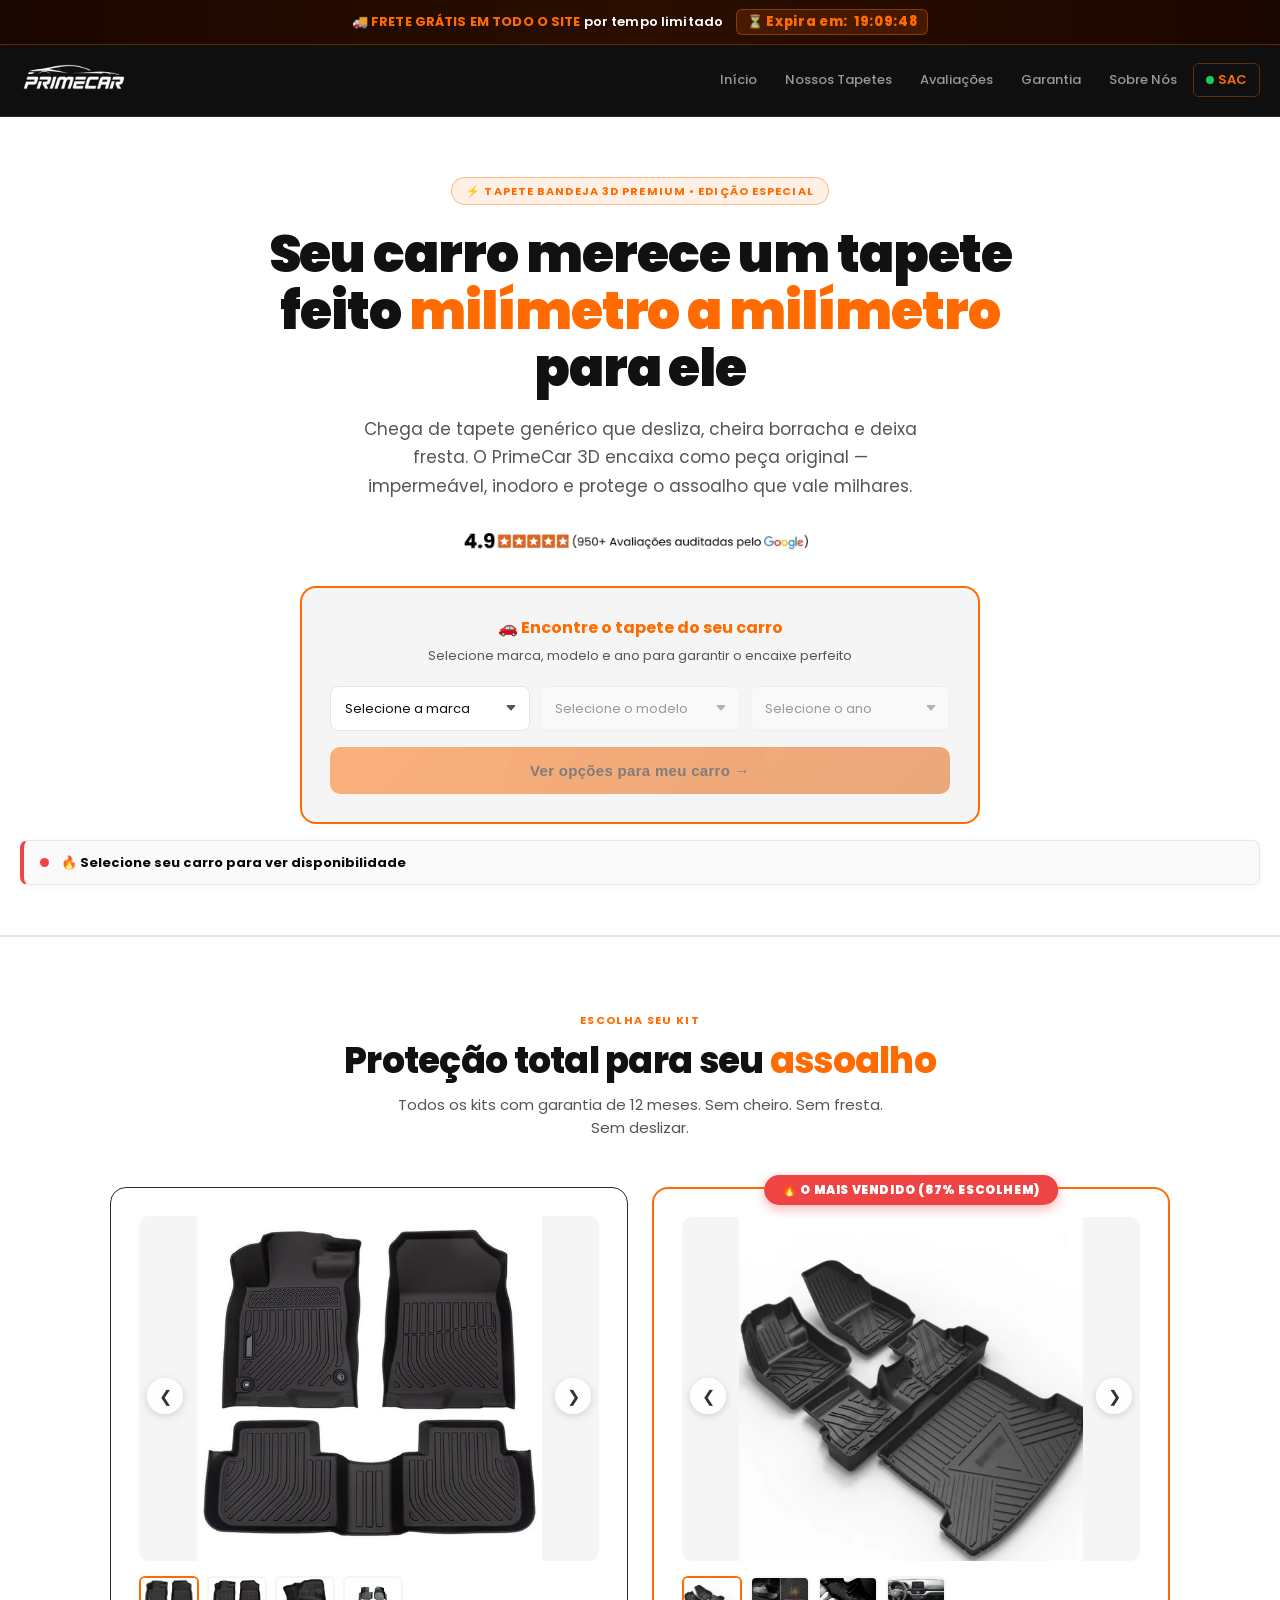
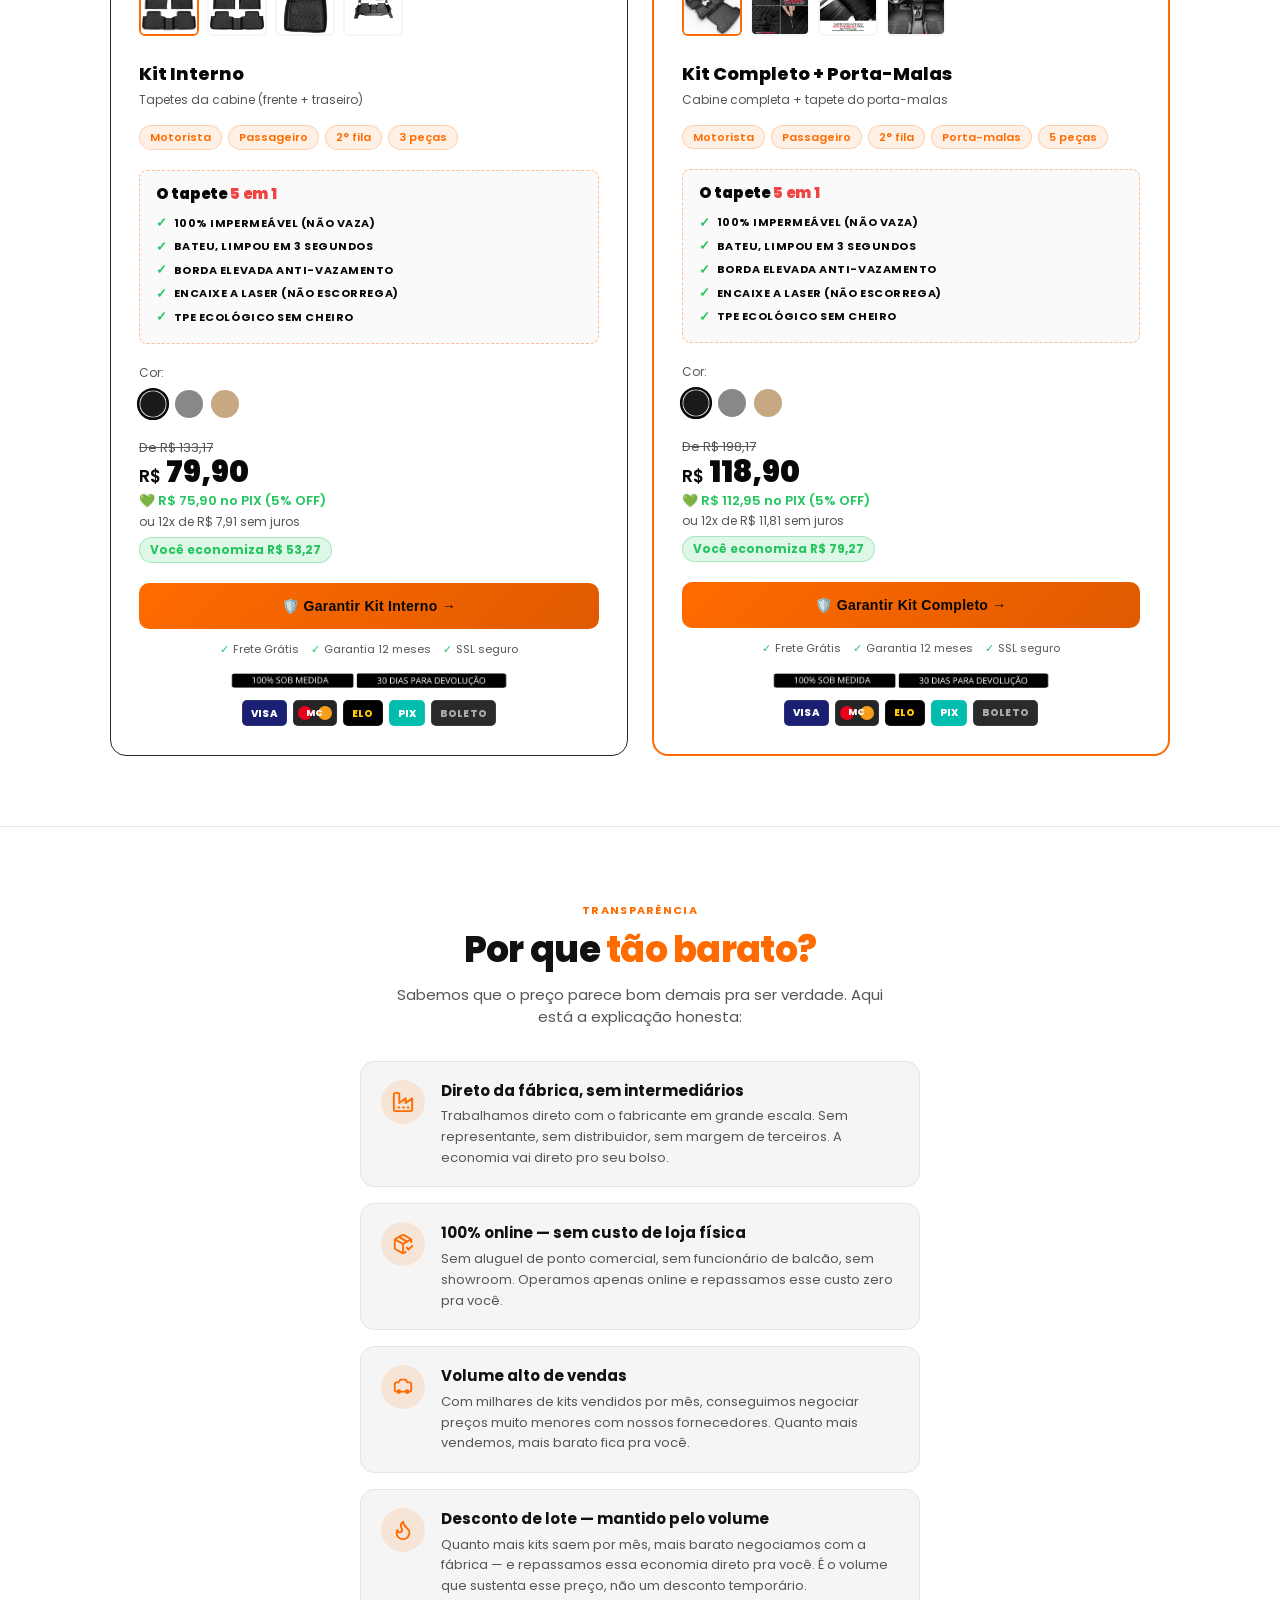
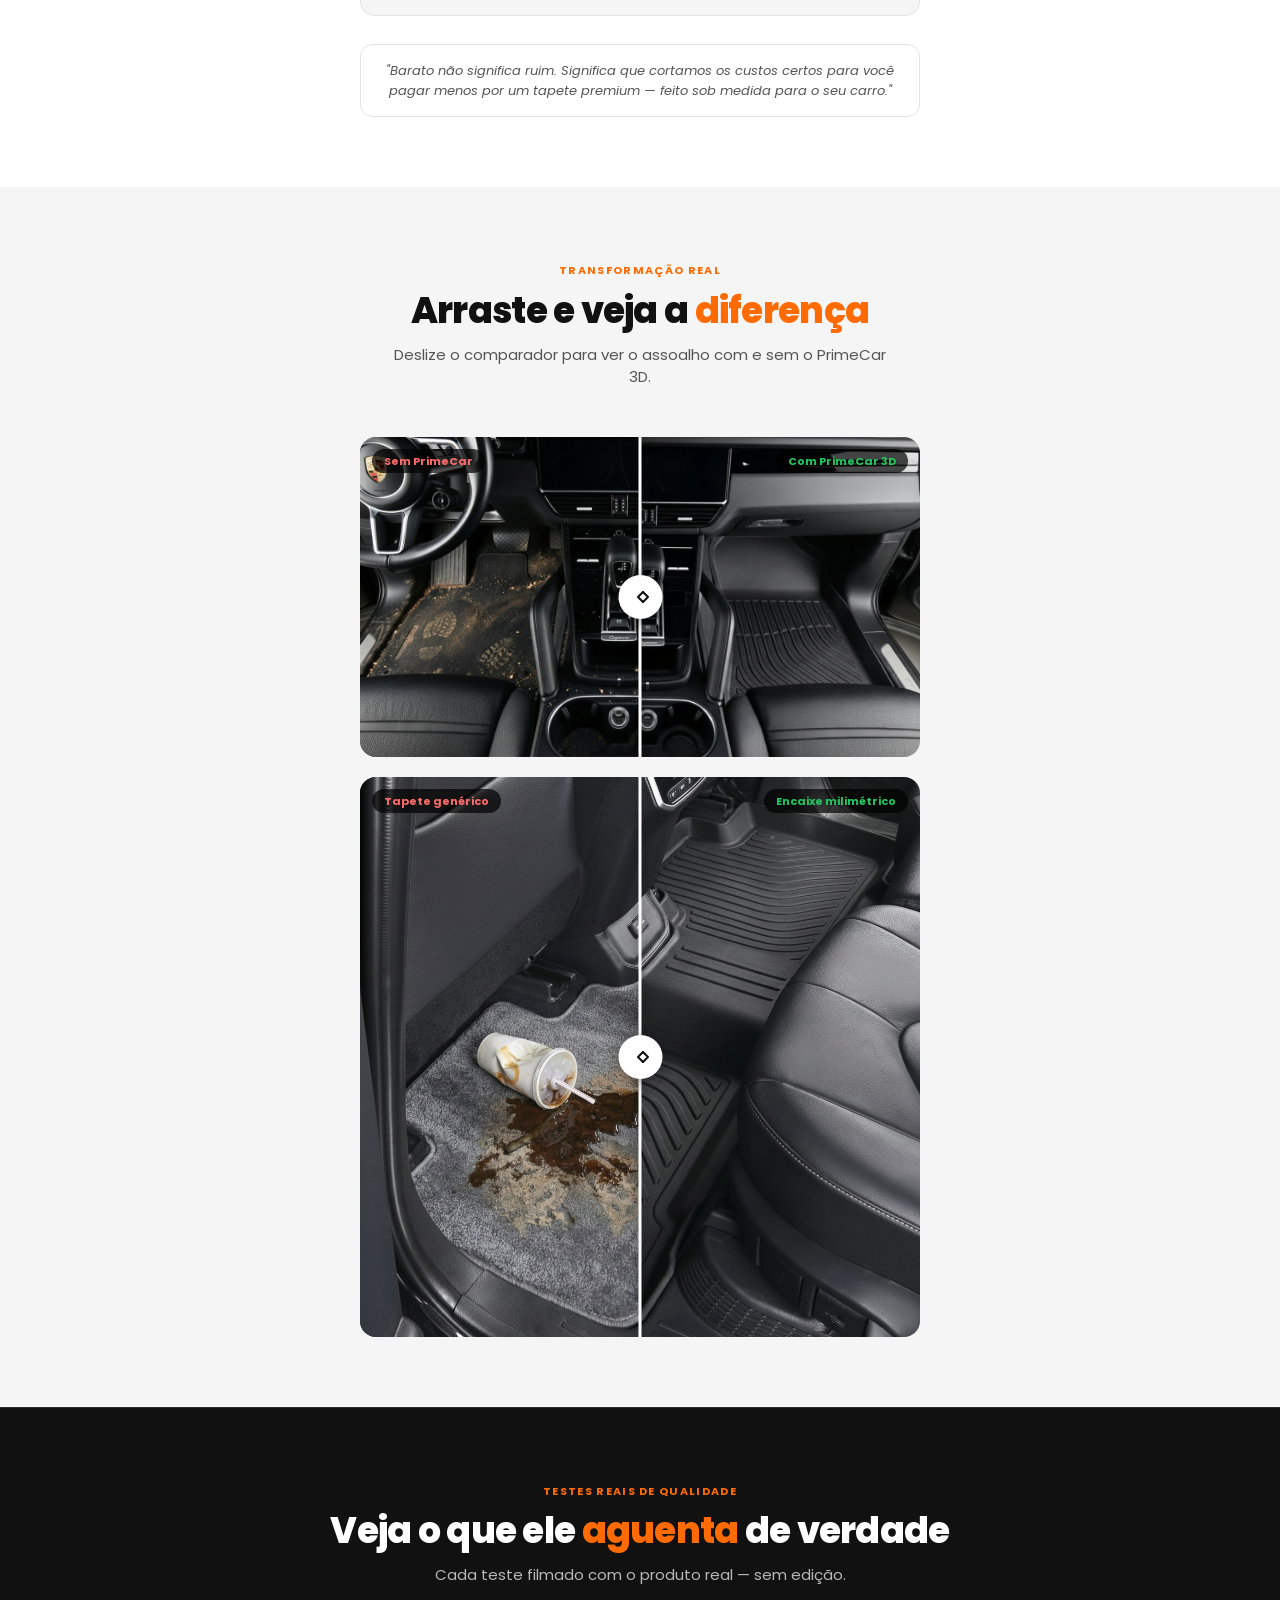
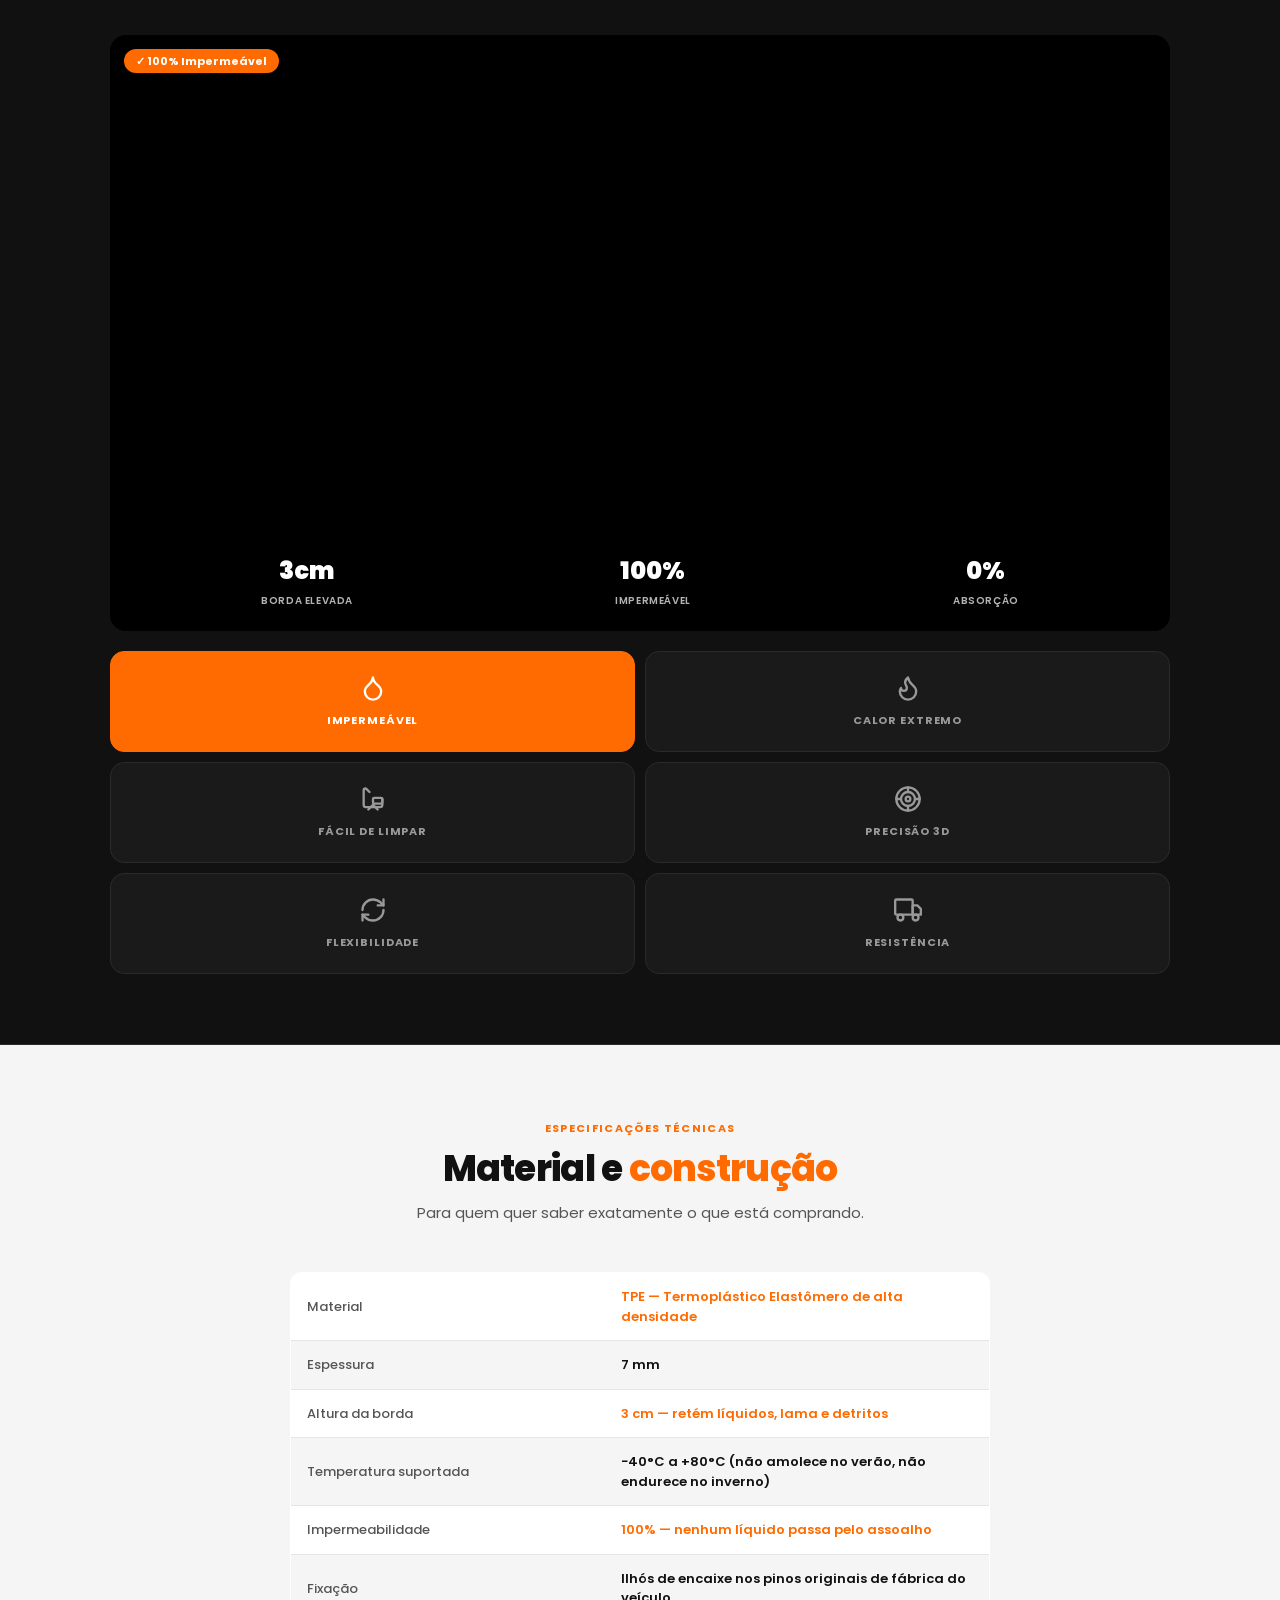
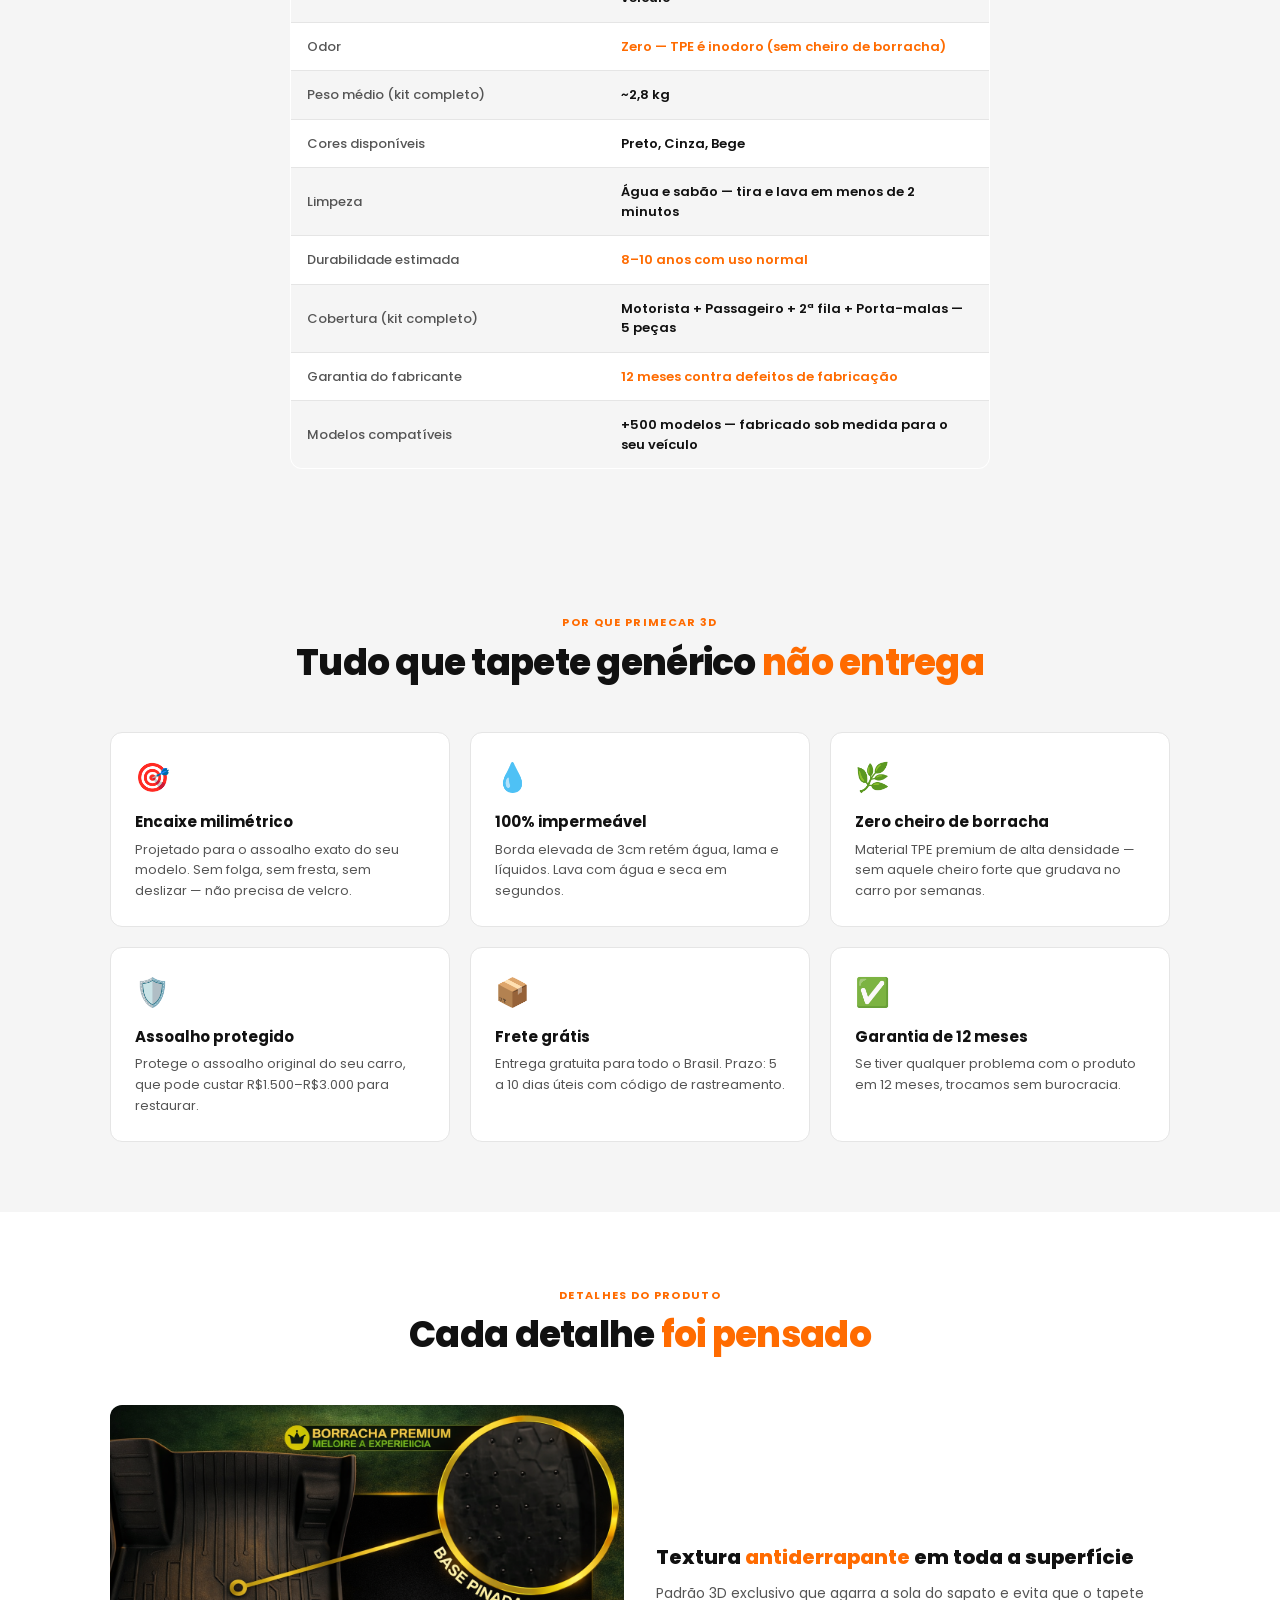
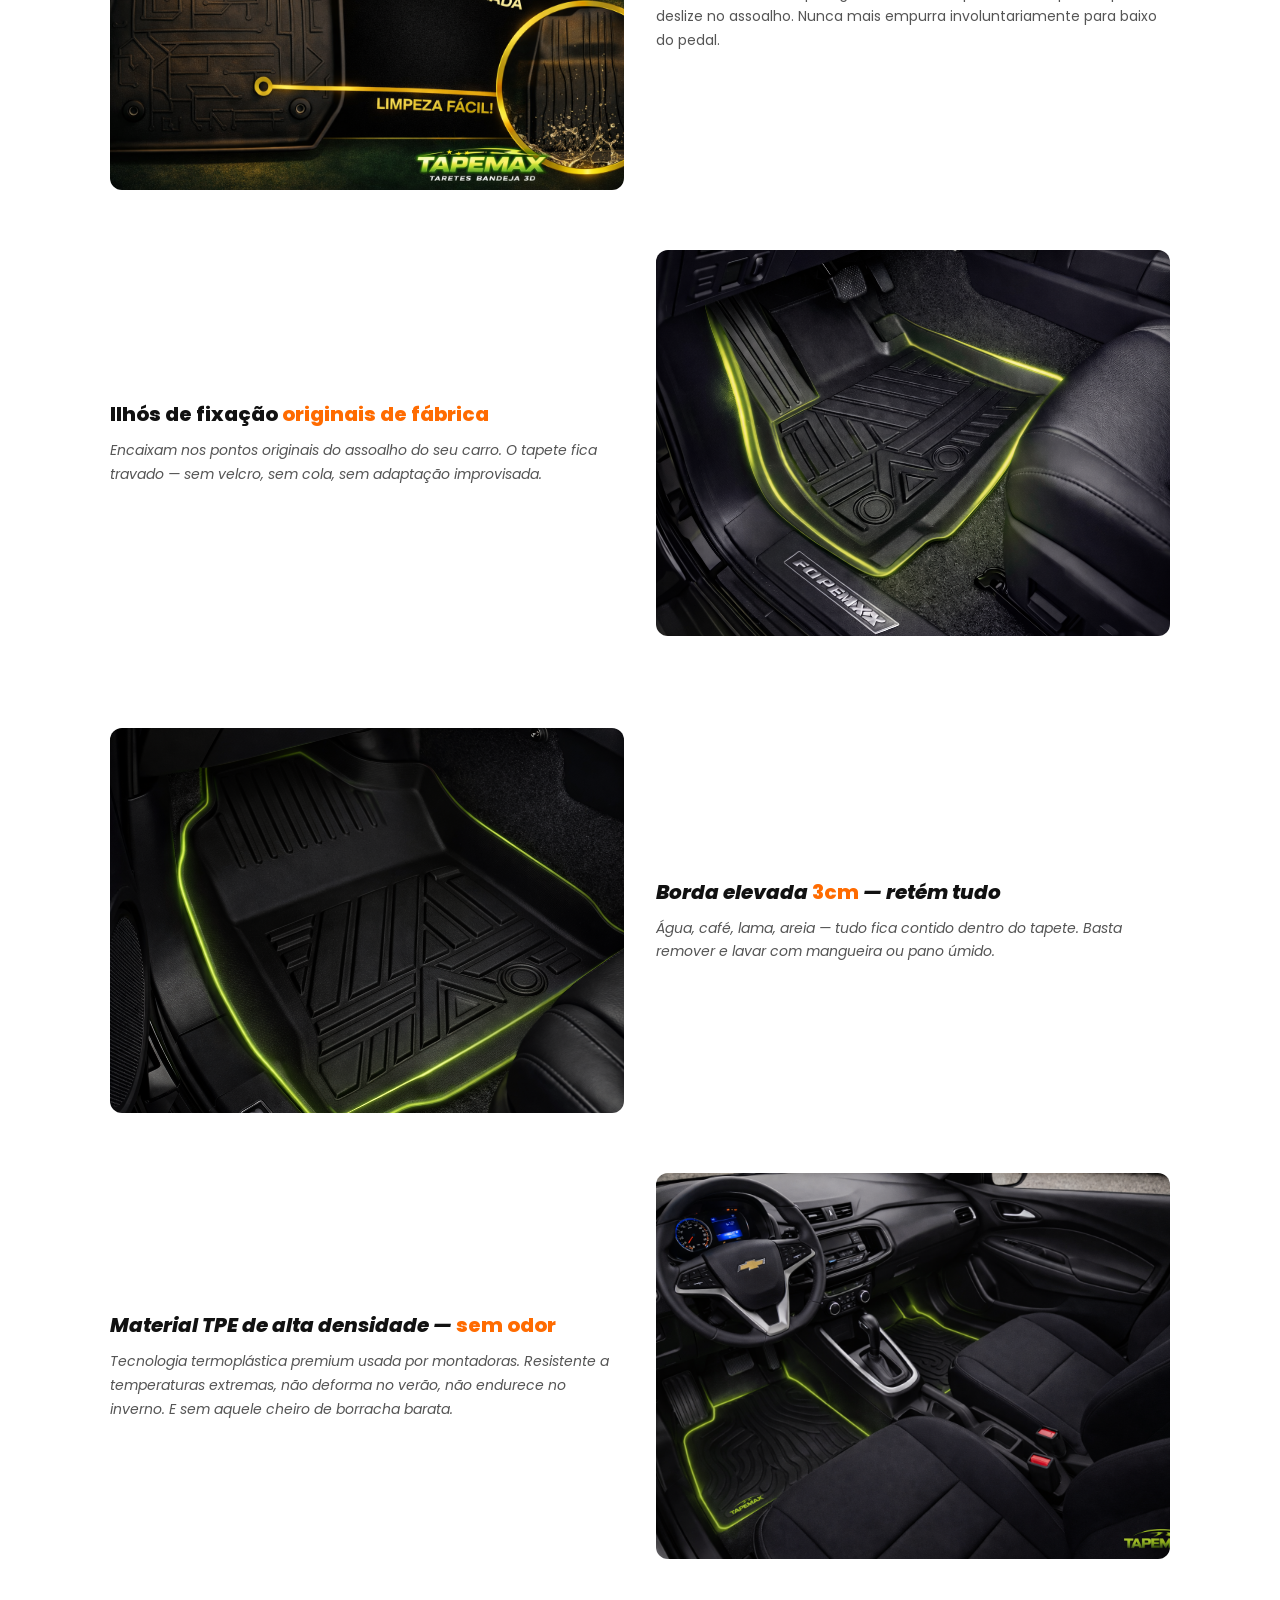
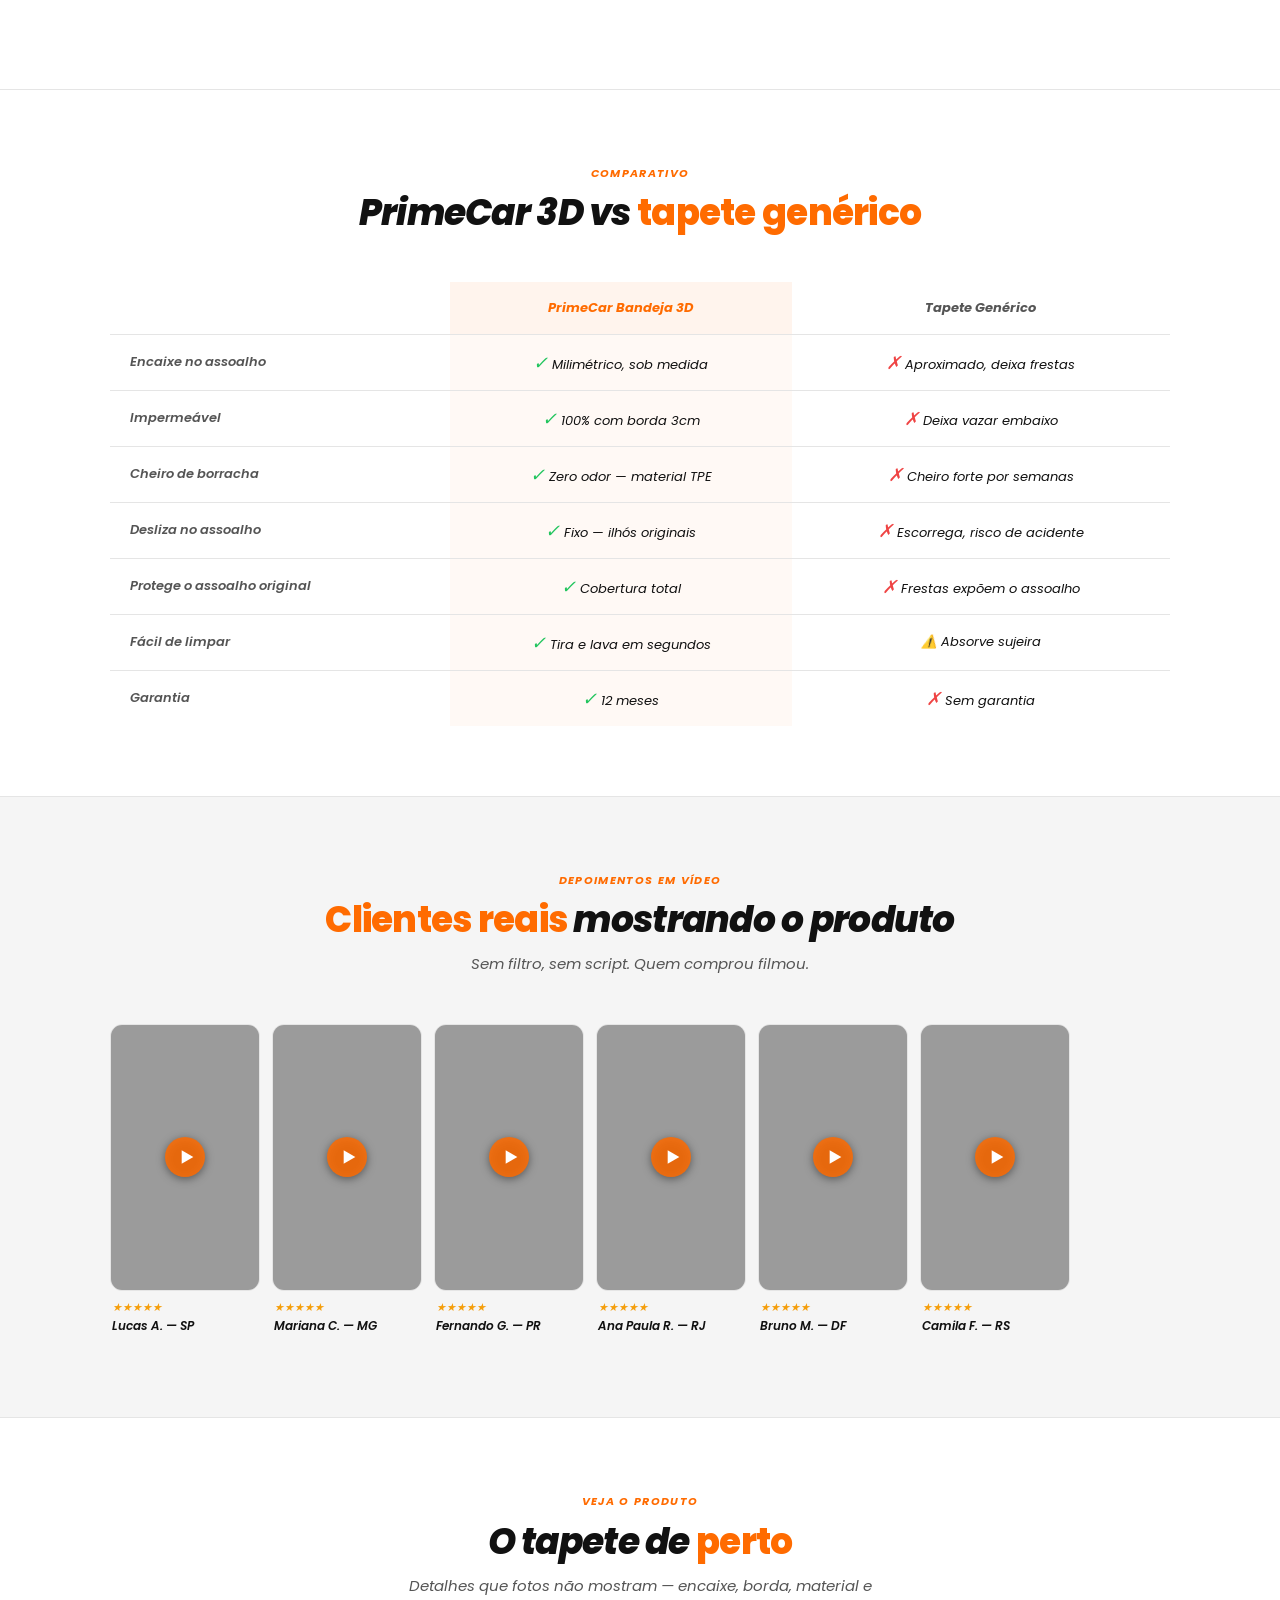
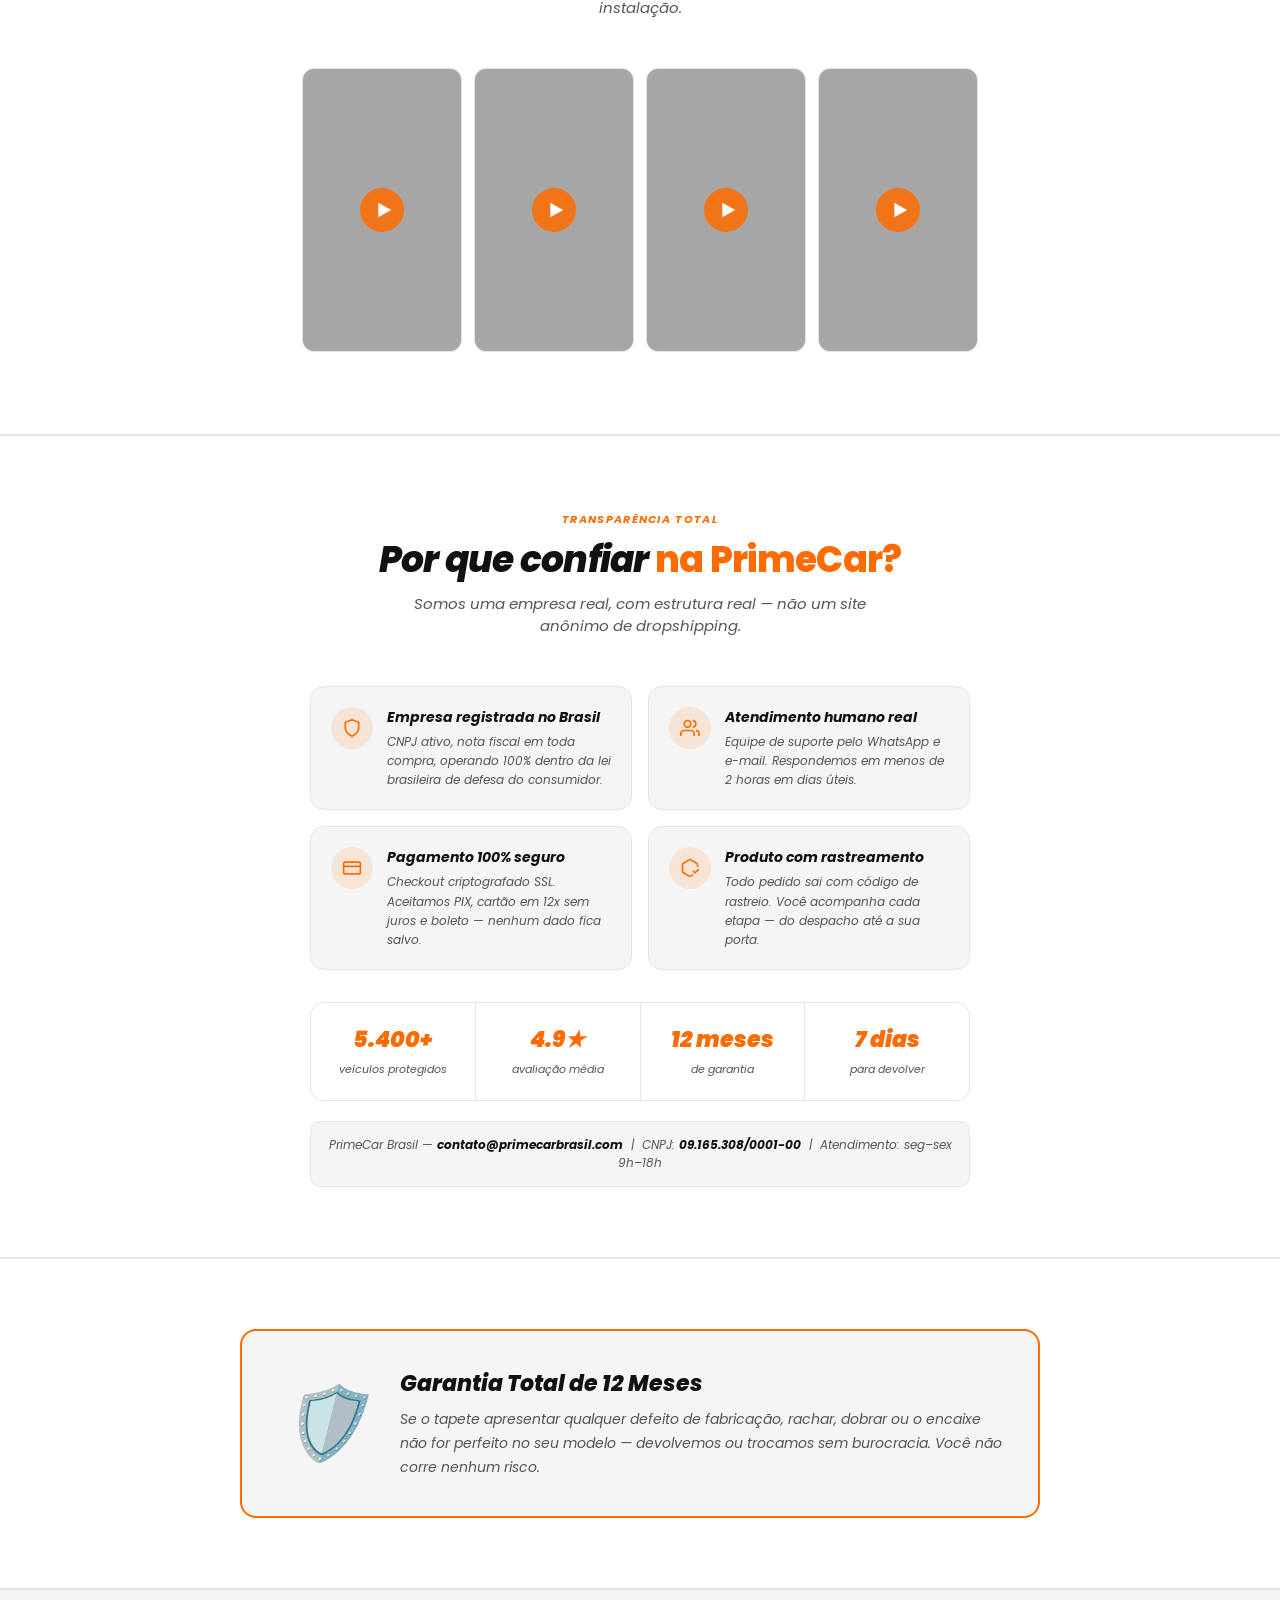
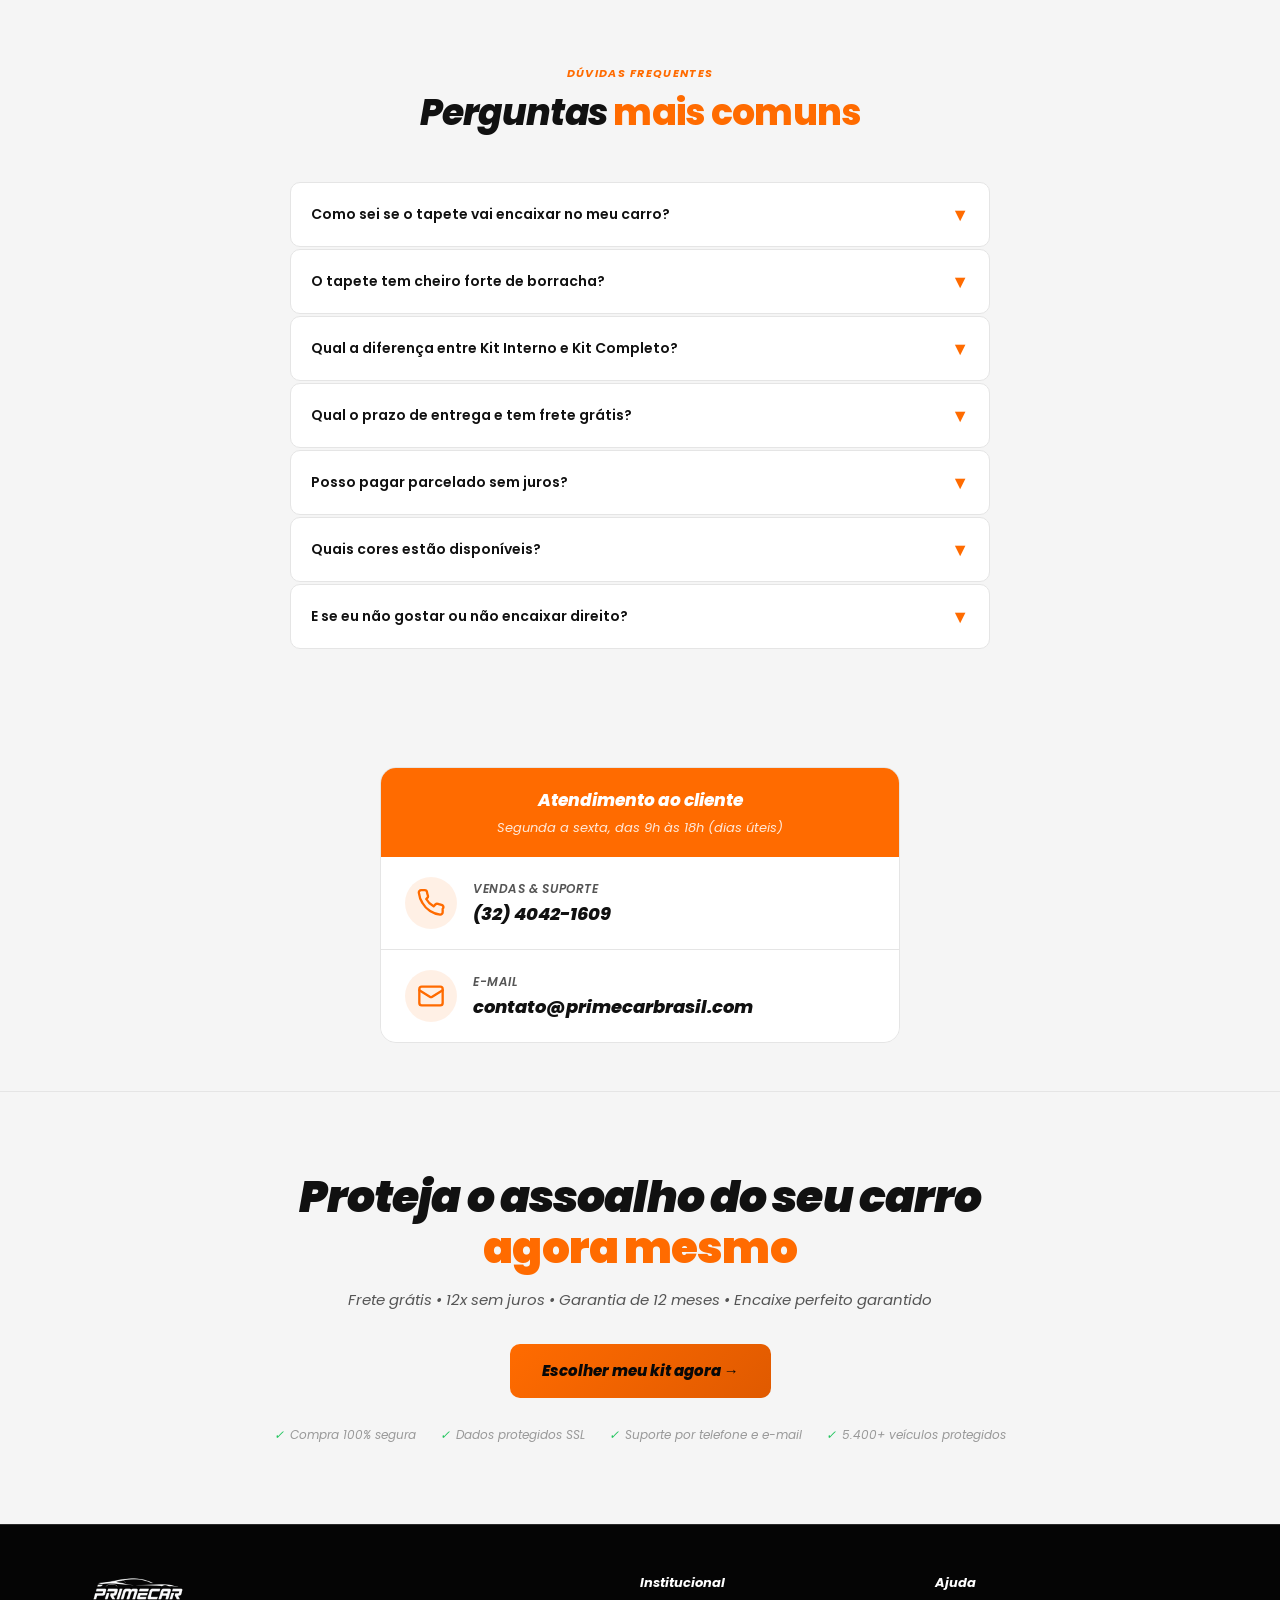
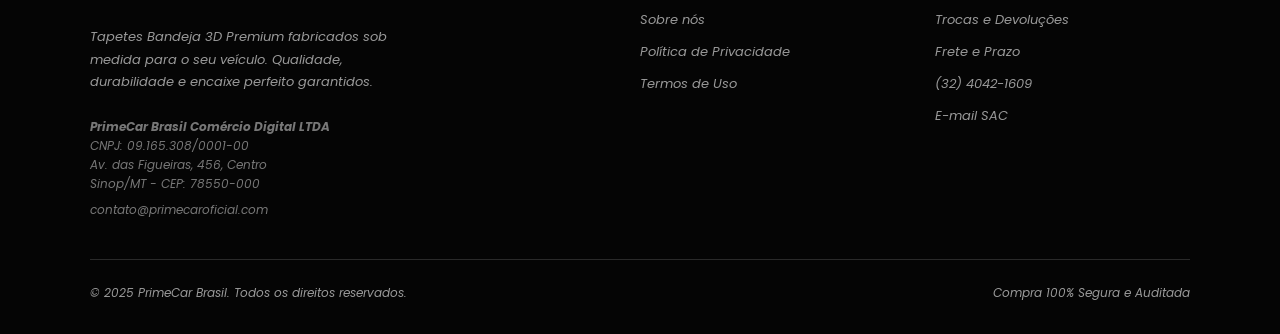
==== commit 85c086ad: "remove: links de checkout primecarbr.com removidos Co-Authored-By: Claude Sonnet 4.6 <noreply@anthro" ====
--- a/index.html
+++ b/index.html
@@ -1,22 +1,27 @@
 <!DOCTYPE html>
 <html lang="pt-BR">
+
 <head>
   <meta charset="UTF-8" />
   <meta name="viewport" content="width=device-width, initial-scale=1.0" />
   <title>PrimeCar — Tapete Bandeja 3D Premium | Encaixe Perfeito Para Seu Carro</title>
-  <meta name="description" content="Tapete Bandeja 3D Premium sob medida para seu carro. Sem cheiro, 100% impermeável, encaixe milimétrico. Protege o assoalho original. Frete grátis + 12x sem juros.">
+  <meta name="description"
+    content="Tapete Bandeja 3D Premium sob medida para seu carro. Sem cheiro, 100% impermeável, encaixe milimétrico. Protege o assoalho original. Frete grátis + 12x sem juros.">
   <meta property="og:title" content="PrimeCar — Tapete Bandeja 3D Premium | Encaixe Perfeito Para Seu Carro">
-  <meta property="og:description" content="Tapete Bandeja 3D Premium sob medida. Sem cheiro, impermeável, encaixe milimétrico. Frete grátis + 12x sem juros.">
-  <meta property="og:image" content="https://pub-bb2e103a32db4e198524a2e9ed8f35b4.r2.dev/0a3e0f09-e076-4dbe-bf87-7eb196ed207f/id-preview-cc9a0a5d--d3356862-d9ab-47fc-b806-56bf4769af98.lovable.app-1774002949263.png">
+  <meta property="og:description"
+    content="Tapete Bandeja 3D Premium sob medida. Sem cheiro, impermeável, encaixe milimétrico. Frete grátis + 12x sem juros.">
+  <meta property="og:image"
+    content="https://pub-bb2e103a32db4e198524a2e9ed8f35b4.r2.dev/0a3e0f09-e076-4dbe-bf87-7eb196ed207f/id-preview-cc9a0a5d--d3356862-d9ab-47fc-b806-56bf4769af98.lovable.app-1774002949263.png">
   <meta name="twitter:card" content="summary_large_image">
-  <meta name="twitter:image" content="https://pub-bb2e103a32db4e198524a2e9ed8f35b4.r2.dev/0a3e0f09-e076-4dbe-bf87-7eb196ed207f/id-preview-cc9a0a5d--d3356862-d9ab-47fc-b806-56bf4769af98.lovable.app-1774002949263.png">
+  <meta name="twitter:image"
+    content="https://pub-bb2e103a32db4e198524a2e9ed8f35b4.r2.dev/0a3e0f09-e076-4dbe-bf87-7eb196ed207f/id-preview-cc9a0a5d--d3356862-d9ab-47fc-b806-56bf4769af98.lovable.app-1774002949263.png">
 
   <!-- Microsoft Clarity -->
   <script type="text/javascript">
-    (function(c,l,a,r,i,t,y){
-      c[a]=c[a]||function(){(c[a].q=c[a].q||[]).push(arguments)};
-      t=l.createElement(r);t.async=1;t.src="https://www.clarity.ms/tag/"+i;
-      y=l.getElementsByTagName(r)[0];y.parentNode.insertBefore(t,y);
+    (function (c, l, a, r, i, t, y) {
+      c[a] = c[a] || function () { (c[a].q = c[a].q || []).push(arguments) };
+      t = l.createElement(r); t.async = 1; t.src = "https://www.clarity.ms/tag/" + i;
+      y = l.getElementsByTagName(r)[0]; y.parentNode.insertBefore(t, y);
     })(window, document, "clarity", "script", "wh7wlvd4jg");
   </script>
 
@@ -39,10 +44,17 @@
 
   <link rel="preconnect" href="https://fonts.googleapis.com">
   <link rel="preconnect" href="https://fonts.gstatic.com" crossorigin>
-  <link href="https://fonts.googleapis.com/css2?family=Poppins:wght@400;500;600;700;800;900&display=swap" rel="stylesheet">
+  <link href="https://fonts.googleapis.com/css2?family=Poppins:wght@400;500;600;700;800;900&display=swap"
+    rel="stylesheet">
 
   <style>
-    *, *::before, *::after { box-sizing: border-box; margin: 0; padding: 0; }
+    *,
+    *::before,
+    *::after {
+      box-sizing: border-box;
+      margin: 0;
+      padding: 0;
+    }
 
     :root {
       --orange: #FF6B00;
@@ -65,7 +77,10 @@
       --light-muted: #555555;
     }
 
-    html { scroll-behavior: smooth; }
+    html {
+      scroll-behavior: smooth;
+    }
+
     body {
       font-family: 'Poppins', sans-serif;
       background: var(--light-bg);
@@ -77,7 +92,7 @@
 
     /* HEADER */
     header {
-      background: rgba(8,8,8,0.97);
+      background: rgba(8, 8, 8, 0.97);
       backdrop-filter: blur(10px);
       border-bottom: 1px solid var(--border);
       padding: 14px 20px;
@@ -88,10 +103,18 @@
       top: 0;
       z-index: 100;
     }
-    header img { height: 36px; }
+
+    header img {
+      height: 36px;
+    }
 
     /* NAV */
-    .nav { display: flex; align-items: center; gap: 4px; }
+    .nav {
+      display: flex;
+      align-items: center;
+      gap: 4px;
+    }
+
     .nav a {
       color: var(--gray);
       font-size: 13px;
@@ -102,13 +125,21 @@
       transition: color 0.2s, background 0.2s;
       white-space: nowrap;
     }
-    .nav a:hover { color: var(--white); background: rgba(255,255,255,0.06); }
+
+    .nav a:hover {
+      color: var(--white);
+      background: rgba(255, 255, 255, 0.06);
+    }
+
     .nav a.nav-sac {
       color: var(--orange);
-      border: 1px solid rgba(255,107,0,0.35);
+      border: 1px solid rgba(255, 107, 0, 0.35);
       font-weight: 600;
     }
-    .nav a.nav-sac:hover { background: rgba(255,107,0,0.1); }
+
+    .nav a.nav-sac:hover {
+      background: rgba(255, 107, 0, 0.1);
+    }
 
     /* HAMBURGER (mobile) */
     .nav-hamburger {
@@ -119,12 +150,14 @@
       padding: 4px;
       color: var(--white);
     }
+
     .nav-drawer {
       display: none;
       position: fixed;
       top: 65px;
-      left: 0; right: 0;
-      background: rgba(8,8,8,0.98);
+      left: 0;
+      right: 0;
+      background: rgba(8, 8, 8, 0.98);
       backdrop-filter: blur(12px);
       border-bottom: 1px solid var(--border);
       padding: 16px 20px 24px;
@@ -132,7 +165,11 @@
       flex-direction: column;
       gap: 4px;
     }
-    .nav-drawer.open { display: flex; }
+
+    .nav-drawer.open {
+      display: flex;
+    }
+
     .nav-drawer a {
       color: var(--gray);
       font-size: 15px;
@@ -142,18 +179,28 @@
       border-radius: 8px;
       transition: color 0.2s, background 0.2s;
     }
-    .nav-drawer a:hover { color: var(--white); background: rgba(255,255,255,0.06); }
+
+    .nav-drawer a:hover {
+      color: var(--white);
+      background: rgba(255, 255, 255, 0.06);
+    }
+
     .nav-drawer a.nav-sac {
       color: var(--orange);
       font-weight: 700;
-      border: 1px solid rgba(255,107,0,0.35);
+      border: 1px solid rgba(255, 107, 0, 0.35);
       text-align: center;
       margin-top: 8px;
     }
 
-    @media(max-width:760px){
-      .nav { display: none; }
-      .nav-hamburger { display: flex; }
+    @media(max-width:760px) {
+      .nav {
+        display: none;
+      }
+
+      .nav-hamburger {
+        display: flex;
+      }
     }
 
     /* HERO */
@@ -163,10 +210,11 @@
       background: var(--light-card);
       border-bottom: 1px solid var(--light-border);
     }
+
     .hero-badge {
       display: inline-block;
-      background: rgba(255,107,0,0.1);
-      border: 1px solid rgba(255,107,0,0.4);
+      background: rgba(255, 107, 0, 0.1);
+      border: 1px solid rgba(255, 107, 0, 0.4);
       color: var(--orange);
       font-size: 11px;
       font-weight: 700;
@@ -176,6 +224,7 @@
       border-radius: 100px;
       margin-bottom: 20px;
     }
+
     .hero h1 {
       font-size: clamp(28px, 5.5vw, 52px);
       font-weight: 900;
@@ -184,7 +233,12 @@
       letter-spacing: -0.02em;
       color: var(--light-text);
     }
-    .hero h1 em { color: var(--orange); font-style: normal; }
+
+    .hero h1 em {
+      color: var(--orange);
+      font-style: normal;
+    }
+
     .hero-sub {
       font-size: clamp(14px, 2vw, 17px);
       color: var(--light-muted);
@@ -192,6 +246,7 @@
       margin: 0 auto 32px;
       line-height: 1.7;
     }
+
     .hero-stars {
       display: flex;
       align-items: center;
@@ -201,8 +256,16 @@
       font-size: 13px;
       color: var(--light-muted);
     }
-    .hero-stars .stars { color: #F59E0B; font-size: 16px; letter-spacing: 1px; }
-    .hero-stars strong { color: var(--light-text); }
+
+    .hero-stars .stars {
+      color: #F59E0B;
+      font-size: 16px;
+      letter-spacing: 1px;
+    }
+
+    .hero-stars strong {
+      color: var(--light-text);
+    }
 
     /* VEHICLE SELECTOR */
     .selector-box {
@@ -213,24 +276,33 @@
       border-radius: 16px;
       padding: 28px;
     }
+
     .selector-box h2 {
       font-size: 16px;
       font-weight: 700;
       margin-bottom: 6px;
       color: var(--orange);
     }
+
     .selector-box p {
       font-size: 13px;
       color: var(--light-muted);
       margin-bottom: 20px;
     }
+
     .selector-grid {
       display: grid;
       grid-template-columns: 1fr 1fr 1fr;
       gap: 10px;
       margin-bottom: 16px;
     }
-    @media(max-width:500px){ .selector-grid { grid-template-columns: 1fr; } }
+
+    @media(max-width:500px) {
+      .selector-grid {
+        grid-template-columns: 1fr;
+      }
+    }
+
     .selector-grid select {
       background: var(--light-card);
       border: 1px solid var(--light-border);
@@ -246,8 +318,17 @@
       background-repeat: no-repeat;
       background-position: right 12px center;
     }
-    .selector-grid select:disabled { opacity: 0.4; cursor: not-allowed; }
-    .selector-grid select:focus { outline: none; border-color: var(--orange); }
+
+    .selector-grid select:disabled {
+      opacity: 0.4;
+      cursor: not-allowed;
+    }
+
+    .selector-grid select:focus {
+      outline: none;
+      border-color: var(--orange);
+    }
+
     .btn-ver-opcoes {
       width: 100%;
       background: linear-gradient(135deg, var(--orange), var(--orange-dark));
@@ -265,34 +346,66 @@
       justify-content: center;
       gap: 8px;
     }
-    .btn-ver-opcoes:hover { transform: translateY(-1px); box-shadow: 0 8px 24px rgba(255,107,0,0.35); }
-    .btn-ver-opcoes:disabled { opacity: 0.5; cursor: not-allowed; transform: none; }
+
+    .btn-ver-opcoes:hover {
+      transform: translateY(-1px);
+      box-shadow: 0 8px 24px rgba(255, 107, 0, 0.35);
+    }
+
+    .btn-ver-opcoes:disabled {
+      opacity: 0.5;
+      cursor: not-allowed;
+      transform: none;
+    }
 
     /* Stock row — sempre visível */
-    #urgency-stock-row { margin-top: 16px; }
+    #urgency-stock-row {
+      margin-top: 16px;
+    }
 
     .stock-badge {
       display: flex;
       align-items: center;
-      justify-content: center;
-      gap: 8px;
-      background: rgba(239,68,68,0.12);
-      border: 1px solid rgba(239,68,68,0.3);
-      border-radius: 50px;
-      padding: 10px 18px;
-      font-size: 14px;
+      justify-content: flex-start;
+      gap: 12px;
+      background: #fafafa;
+      border: 1px solid #e2e8f0;
+      border-left: 4px solid var(--red);
+      border-radius: 8px;
+      padding: 12px 16px;
+      font-size: 13px;
       font-weight: 700;
-      color: #ff4d4d;
-    }
+      color: var(--black);
+      box-shadow: 0 2px 8px rgba(0, 0, 0, 0.04);
+      text-align: left;
+    }
+
     .stock-dot {
-      width: 9px; height: 9px;
+      width: 9px;
+      height: 9px;
       background: var(--red);
       border-radius: 50%;
       flex-shrink: 0;
       animation: pulse 1.2s infinite;
     }
-    @keyframes pulse { 0%,100%{opacity:1;transform:scale(1)} 50%{opacity:0.5;transform:scale(0.8)} }
-    .stock-count { color: #ff4d4d; }
+
+    @keyframes pulse {
+
+      0%,
+      100% {
+        opacity: 1;
+        transform: scale(1)
+      }
+
+      50% {
+        opacity: 0.5;
+        transform: scale(0.8)
+      }
+    }
+
+    .stock-count {
+      color: #ff4d4d;
+    }
 
     /* SAC */
     .sac-box {
@@ -302,6 +415,7 @@
       overflow: hidden;
       border: 1px solid var(--border);
     }
+
     .sac-header {
       background: var(--orange);
       padding: 20px 24px;
@@ -310,9 +424,22 @@
       flex-direction: column;
       gap: 4px;
     }
-    .sac-header strong { font-size: 17px; color: #fff; font-weight: 800; }
-    .sac-header span { font-size: 13px; color: rgba(255,255,255,0.85); }
-    .sac-contacts { background: var(--light-card); }
+
+    .sac-header strong {
+      font-size: 17px;
+      color: #fff;
+      font-weight: 800;
+    }
+
+    .sac-header span {
+      font-size: 13px;
+      color: rgba(255, 255, 255, 0.85);
+    }
+
+    .sac-contacts {
+      background: var(--light-card);
+    }
+
     .sac-row {
       display: flex;
       align-items: center;
@@ -320,31 +447,85 @@
       padding: 20px 24px;
       border-bottom: 1px solid var(--light-border);
     }
-    .sac-row:last-child { border-bottom: none; }
+
+    .sac-row:last-child {
+      border-bottom: none;
+    }
+
     .sac-icon {
-      width: 52px; height: 52px;
-      background: rgba(255,107,0,0.1);
+      width: 52px;
+      height: 52px;
+      background: rgba(255, 107, 0, 0.1);
       border-radius: 50%;
-      display: flex; align-items: center; justify-content: center;
+      display: flex;
+      align-items: center;
+      justify-content: center;
       flex-shrink: 0;
       color: var(--orange);
     }
-    .sac-info { display: flex; flex-direction: column; gap: 2px; }
-    .sac-info strong { font-size: 12px; color: var(--light-muted); font-weight: 600; text-transform: uppercase; letter-spacing: 0.05em; }
-    .sac-info a { font-size: 18px; font-weight: 800; color: var(--light-text); text-decoration: none; }
-    .sac-info a:hover { color: var(--orange); }
+
+    .sac-info {
+      display: flex;
+      flex-direction: column;
+      gap: 2px;
+    }
+
+    .sac-info strong {
+      font-size: 12px;
+      color: var(--light-muted);
+      font-weight: 600;
+      text-transform: uppercase;
+      letter-spacing: 0.05em;
+    }
+
+    .sac-info a {
+      font-size: 18px;
+      font-weight: 800;
+      color: var(--light-text);
+      text-decoration: none;
+    }
+
+    .sac-info a:hover {
+      color: var(--orange);
+    }
 
     /* CONTAINER */
-    .container { max-width: 1100px; margin: 0 auto; padding: 0 20px; }
-    section { padding: 70px 0; }
+    .container {
+      max-width: 1100px;
+      margin: 0 auto;
+      padding: 0 20px;
+    }
+
+    section {
+      padding: 70px 0;
+    }
 
     /* LIGHT SECTIONS */
-    #antes-depois { background: var(--light-bg); }
-    #why-cheap { background: var(--light-card); }
-    #specs { background: var(--light-bg); }
-    #expo-section { background: var(--light-card); border-top: 1px solid var(--light-border); border-bottom: 1px solid var(--light-border); }
-    #sac { background: var(--light-bg) !important; }
-    #sac .sac-box { border-color: var(--light-border); }
+    #antes-depois {
+      background: var(--light-bg);
+    }
+
+    #why-cheap {
+      background: var(--light-card);
+    }
+
+    #specs {
+      background: var(--light-bg);
+    }
+
+    #expo-section {
+      background: var(--light-card);
+      border-top: 1px solid var(--light-border);
+      border-bottom: 1px solid var(--light-border);
+    }
+
+    #sac {
+      background: var(--light-bg) !important;
+    }
+
+    #sac .sac-box {
+      border-color: var(--light-border);
+    }
 
     /* Section titles on light backgrounds */
     #antes-depois .section-title h2,
@@ -357,7 +538,9 @@
     #confia .section-title h2,
     #garantia .section-title h2,
     #faq .section-title h2,
-    #sac .section-title h2 { color: var(--light-text); }
+    #sac .section-title h2 {
+      color: var(--light-text);
+    }
 
     #antes-depois .section-title p,
     #why-cheap .section-title p,
@@ -368,13 +551,16 @@
     #avaliacoes .section-title p,
     #confia .section-title p,
     #garantia .section-title p,
-    #faq .section-title p { color: var(--light-muted); }
+    #faq .section-title p {
+      color: var(--light-muted);
+    }
 
     /* SECTION TITLE */
     .section-title {
       text-align: center;
       margin-bottom: 48px;
     }
+
     .section-title .tag {
       display: inline-block;
       color: var(--orange);
@@ -384,14 +570,23 @@
       text-transform: uppercase;
       margin-bottom: 10px;
     }
+
     .section-title h2 {
       font-size: clamp(22px, 4vw, 36px);
       font-weight: 800;
       line-height: 1.2;
       letter-spacing: -0.02em;
     }
-    .section-title h2 { color: var(--light-text); }
-    .section-title h2 em { color: var(--orange); font-style: normal; }
+
+    .section-title h2 {
+      color: var(--light-text);
+    }
+
+    .section-title h2 em {
+      color: var(--orange);
+      font-style: normal;
+    }
+
     .section-title p {
       font-size: 15px;
       color: var(--light-muted);
@@ -400,66 +595,185 @@
       margin-left: auto;
       margin-right: auto;
     }
-    /* Seções dark — títulos ficam brancos */
+
+    /* Seções dark — agora em Clear Mode */
     #kits .section-title h2,
     #comparativo .section-title h2,
     #testes .section-title h2,
-    #cta-final h2 { color: var(--white); }
+    #cta-final h2 {
+      color: var(--light-text);
+    }
+
     #kits .section-title p,
     #comparativo .section-title p,
-    #testes .section-title p { color: var(--gray); }
+    #testes .section-title p {
+      color: var(--light-muted);
+    }
 
     /* KIT SECTION */
-    #kits { background: var(--dark); border-top: 1px solid var(--border); border-bottom: 1px solid var(--border); }
-    .kit-grid { display: grid; grid-template-columns: 1fr 1fr; gap: 24px; }
-    @media(max-width:700px){ .kit-grid { grid-template-columns: 1fr; } }
+    #kits {
+      background: var(--light-card);
+      border-top: 1px solid var(--light-border);
+      border-bottom: 1px solid var(--light-border);
+    }
+
+    .kit-grid {
+      display: grid;
+      grid-template-columns: 1fr 1fr;
+      gap: 24px;
+    }
+
+    @media(max-width:700px) {
+      .kit-grid {
+        grid-template-columns: 1fr;
+      }
+    }
 
     .kit-card {
-      background: var(--card);
+      background: var(--white);
+      color: var(--black);
       border: 1px solid var(--border);
       border-radius: 16px;
       padding: 28px;
       position: relative;
       transition: border-color 0.2s;
     }
+
     .kit-card.featured {
-      border-color: var(--orange);
-      background: linear-gradient(135deg, #1a0d00, var(--card));
-    }
+      border: 2px solid var(--orange);
+      background: var(--white);
+    }
+
     .kit-badge {
       position: absolute;
-      top: -12px;
+      top: -14px;
       left: 50%;
       transform: translateX(-50%);
-      background: var(--orange);
-      color: var(--black);
-      font-size: 11px;
-      font-weight: 800;
-      letter-spacing: 0.08em;
+      background: var(--red);
+      color: #fff;
+      font-size: 12px;
+      font-weight: 900;
+      letter-spacing: 0.05em;
       text-transform: uppercase;
-      padding: 4px 16px;
+      padding: 6px 18px;
       border-radius: 100px;
       white-space: nowrap;
-    }
+      box-shadow: 0 4px 12px rgba(239, 68, 68, 0.4);
+      animation: bounceBadge 2.5s infinite;
+    }
+
+    @keyframes bounceBadge {
+
+      0%,
+      100% {
+        transform: translateX(-50%) translateY(0);
+      }
+
+      50% {
+        transform: translateX(-50%) translateY(-4px);
+      }
+    }
+
+    .main-img-wrapper {
+      position: relative;
+    }
+
+    .gallery-arrow {
+      position: absolute;
+      top: 50%;
+      transform: translateY(-50%);
+      background: rgba(255, 255, 255, 0.9);
+      border: none;
+      width: 36px;
+      height: 36px;
+      border-radius: 50%;
+      font-size: 16px;
+      color: #333;
+      cursor: pointer;
+      display: flex;
+      align-items: center;
+      justify-content: center;
+      box-shadow: 0 2px 8px rgba(0, 0, 0, 0.15);
+      z-index: 2;
+    }
+
+    .gallery-arrow.prev {
+      left: 8px;
+    }
+
+    .gallery-arrow.next {
+      right: 8px;
+    }
+
+    .gallery-arrow:hover {
+      background: #fff;
+      box-shadow: 0 2px 8px rgba(0, 0, 0, 0.3);
+    }
+
     .kit-img {
       width: 100%;
       aspect-ratio: 4/3;
       object-fit: contain;
-      background: #0d0d0d;
+      background: #f5f5f5;
       border-radius: 10px;
+      margin-bottom: 8px;
+    }
+
+    .kit-thumbnails {
+      display: flex;
+      gap: 8px;
       margin-bottom: 20px;
-    }
-    .kit-name { font-size: 18px; font-weight: 800; margin-bottom: 4px; }
-    .kit-includes { font-size: 12px; color: var(--gray); margin-bottom: 16px; }
+      overflow-x: auto;
+      padding-bottom: 4px;
+    }
+
+    .kit-thumbnails::-webkit-scrollbar {
+      height: 4px;
+    }
+
+    .kit-thumbnails::-webkit-scrollbar-thumb {
+      background: #ddd;
+      border-radius: 4px;
+    }
+
+    .kit-thumb {
+      width: 60px;
+      height: 60px;
+      border-radius: 6px;
+      border: 2px solid transparent;
+      cursor: pointer;
+      object-fit: cover;
+      flex-shrink: 0;
+      background: #f5f5f5;
+      transition: border-color 0.2s;
+    }
+
+    .kit-thumb.active {
+      border-color: var(--orange);
+    }
+
+    .kit-name {
+      font-size: 18px;
+      font-weight: 800;
+      margin-bottom: 4px;
+    }
+
+    .kit-includes {
+      font-size: 12px;
+      color: #555555;
+      margin-bottom: 16px;
+    }
+
     .kit-pieces {
       display: flex;
       gap: 6px;
       flex-wrap: wrap;
       margin-bottom: 20px;
     }
+
     .kit-piece {
-      background: rgba(255,107,0,0.1);
-      border: 1px solid rgba(255,107,0,0.25);
+      background: rgba(255, 107, 0, 0.1);
+      border: 1px solid rgba(255, 107, 0, 0.25);
       color: var(--orange);
       font-size: 11px;
       font-weight: 600;
@@ -467,31 +781,125 @@
       border-radius: 100px;
     }
 
+    .kit-5in1-box {
+      background: #fafafa;
+      border: 1px dashed rgba(255, 107, 0, 0.4);
+      border-radius: 8px;
+      padding: 12px 16px;
+      margin-bottom: 20px;
+    }
+
+    .kit-5in1-title {
+      font-weight: 900;
+      color: var(--black);
+      font-size: 15px;
+      margin-bottom: 8px;
+      letter-spacing: -0.02em;
+    }
+
+    .kit-5in1-title span {
+      color: var(--red);
+    }
+
+    .kit-5in1-list {
+      list-style: none;
+      font-size: 11px;
+      font-weight: 700;
+      color: var(--black);
+      letter-spacing: 0.05em;
+    }
+
+    .kit-5in1-list li {
+      margin-bottom: 4px;
+      display: flex;
+      align-items: center;
+      gap: 6px;
+    }
+
+    .kit-5in1-list .check {
+      color: var(--green);
+      font-size: 13px;
+    }
+
     /* Color picker */
-    .color-label { font-size: 12px; color: var(--gray); margin-bottom: 8px; }
-    .color-options { display: flex; gap: 8px; margin-bottom: 20px; }
+    .color-label {
+      font-size: 12px;
+      color: #555555;
+      margin-bottom: 8px;
+    }
+
+    .color-options {
+      display: flex;
+      gap: 8px;
+      margin-bottom: 20px;
+    }
+
     .color-btn {
-      width: 28px; height: 28px;
+      width: 28px;
+      height: 28px;
       border-radius: 50%;
       border: 2px solid transparent;
       cursor: pointer;
       transition: border-color 0.15s, transform 0.15s;
     }
-    .color-btn.active { border-color: var(--white); transform: scale(1.15); }
-    .color-btn.preto { background: #1a1a1a; box-shadow: inset 0 0 0 1px #555; }
-    .color-btn.cinza { background: #888888; }
-    .color-btn.bege { background: #C8A882; }
-
-    .price-block { margin-bottom: 20px; }
-    .price-de { font-size: 13px; color: var(--gray); text-decoration: line-through; }
-    .price-por { font-size: 30px; font-weight: 900; color: var(--white); line-height: 1; }
-    .price-por span { font-size: 17px; font-weight: 600; }
-    .price-pix { font-size: 13px; color: var(--green); font-weight: 600; margin-top: 4px; }
-    .price-parcela { font-size: 12px; color: var(--gray); margin-top: 2px; }
+
+    .color-btn.active {
+      border-color: var(--black);
+      transform: scale(1.15);
+    }
+
+    .color-btn.preto {
+      background: #1a1a1a;
+      box-shadow: inset 0 0 0 1px #ddd;
+    }
+
+    .color-btn.cinza {
+      background: #888888;
+    }
+
+    .color-btn.bege {
+      background: #C8A882;
+    }
+
+    .price-block {
+      margin-bottom: 20px;
+    }
+
+    .price-de {
+      font-size: 13px;
+      color: #555555;
+      text-decoration: line-through;
+    }
+
+    .price-por {
+      font-size: 30px;
+      font-weight: 900;
+      color: var(--black);
+      line-height: 1;
+    }
+
+    .price-por span {
+      font-size: 17px;
+      font-weight: 600;
+    }
+
+    .price-pix {
+      font-size: 13px;
+      color: var(--green);
+      font-weight: 600;
+      margin-top: 4px;
+    }
+
+    .price-parcela {
+      font-size: 12px;
+      color: #555555;
+      margin-top: 2px;
+    }
+
     .price-economy {
       display: inline-block;
-      background: rgba(34,197,94,0.15);
-      border: 1px solid rgba(34,197,94,0.3);
+      background: rgba(34, 197, 94, 0.15);
+      border: 1px solid rgba(34, 197, 94, 0.3);
       color: var(--green);
       font-size: 12px;
       font-weight: 700;
@@ -514,25 +922,58 @@
       transition: transform 0.15s, box-shadow 0.15s;
       margin-bottom: 12px;
     }
-    .btn-checkout:hover { transform: translateY(-1px); box-shadow: 0 8px 24px rgba(255,107,0,0.4); }
+
+    .btn-checkout:hover {
+      transform: translateY(-1px);
+      box-shadow: 0 8px 24px rgba(255, 107, 0, 0.4);
+    }
+
     .kit-guarantees {
       display: flex;
       gap: 12px;
       font-size: 11px;
-      color: var(--gray);
+      color: #555555;
       justify-content: center;
     }
-    .kit-guarantees span { display: flex; align-items: center; gap: 4px; }
-    .kit-guarantees .ic { color: var(--green); }
+
+    .kit-guarantees span {
+      display: flex;
+      align-items: center;
+      gap: 4px;
+    }
+
+    .kit-guarantees .ic {
+      color: var(--green);
+    }
 
     /* ANTES DEPOIS */
-    .antes-depois-grid { display: grid; grid-template-columns: 1fr 1fr; gap: 24px; }
-    @media(max-width:600px){ .antes-depois-grid { grid-template-columns: 1fr; } }
-    .ad-card { position: relative; border-radius: 12px; overflow: hidden; }
-    .ad-card img { width: 100%; display: block; }
+    .antes-depois-grid {
+      display: grid;
+      grid-template-columns: 1fr 1fr;
+      gap: 24px;
+    }
+
+    @media(max-width:600px) {
+      .antes-depois-grid {
+        grid-template-columns: 1fr;
+      }
+    }
+
+    .ad-card {
+      position: relative;
+      border-radius: 12px;
+      overflow: hidden;
+    }
+
+    .ad-card img {
+      width: 100%;
+      display: block;
+    }
+
     .ad-label {
       position: absolute;
-      top: 12px; left: 12px;
+      top: 12px;
+      left: 12px;
       font-size: 11px;
       font-weight: 800;
       letter-spacing: 0.1em;
@@ -540,14 +981,40 @@
       padding: 4px 12px;
       border-radius: 100px;
     }
-    .ad-label.antes { background: rgba(239,68,68,0.9); color: white; }
-    .ad-label.depois { background: rgba(34,197,94,0.9); color: white; }
+
+    .ad-label.antes {
+      background: rgba(239, 68, 68, 0.9);
+      color: white;
+    }
+
+    .ad-label.depois {
+      background: rgba(34, 197, 94, 0.9);
+      color: white;
+    }
 
     /* BENEFITS */
-    #benefits-section { background: var(--light-bg); }
-    .benefits-grid { display: grid; grid-template-columns: repeat(3,1fr); gap: 20px; }
-    @media(max-width:768px){ .benefits-grid { grid-template-columns: repeat(2,1fr); } }
-    @media(max-width:480px){ .benefits-grid { grid-template-columns: 1fr; } }
+    #benefits-section {
+      background: var(--light-bg);
+    }
+
+    .benefits-grid {
+      display: grid;
+      grid-template-columns: repeat(3, 1fr);
+      gap: 20px;
+    }
+
+    @media(max-width:768px) {
+      .benefits-grid {
+        grid-template-columns: repeat(2, 1fr);
+      }
+    }
+
+    @media(max-width:480px) {
+      .benefits-grid {
+        grid-template-columns: 1fr;
+      }
+    }
+
     .benefit-card {
       background: var(--light-card);
       border: 1px solid var(--light-border);
@@ -555,80 +1022,241 @@
       padding: 24px;
       transition: border-color 0.2s;
     }
-    .benefit-card:hover { border-color: var(--orange); }
-    .benefit-icon { font-size: 28px; margin-bottom: 12px; }
-    .benefit-card h3 { font-size: 15px; font-weight: 700; margin-bottom: 6px; color: var(--light-text); }
-    .benefit-card p { font-size: 13px; color: var(--light-muted); line-height: 1.6; }
+
+    .benefit-card:hover {
+      border-color: var(--orange);
+    }
+
+    .benefit-icon {
+      font-size: 28px;
+      margin-bottom: 12px;
+    }
+
+    .benefit-card h3 {
+      font-size: 15px;
+      font-weight: 700;
+      margin-bottom: 6px;
+      color: var(--light-text);
+    }
+
+    .benefit-card p {
+      font-size: 13px;
+      color: var(--light-muted);
+      line-height: 1.6;
+    }
 
     /* FEATURES */
-    #features-section { background: var(--light-card); }
-    .features-grid { display: grid; grid-template-columns: 1fr 1fr; gap: 32px; align-items: center; margin-bottom: 60px; }
-    @media(max-width:640px){ .features-grid { grid-template-columns: 1fr; } }
-    .features-grid.reverse { direction: rtl; }
-    .features-grid.reverse > * { direction: ltr; }
-    .feature-img { width: 100%; border-radius: 12px; object-fit: cover; aspect-ratio: 4/3; }
-    .feature-content h3 { font-size: 20px; font-weight: 800; margin-bottom: 10px; color: var(--light-text); }
-    .feature-content h3 em { color: var(--orange); font-style: normal; }
-    .feature-content p { font-size: 14px; color: var(--light-muted); line-height: 1.7; }
+    #features-section {
+      background: var(--light-card);
+    }
+
+    .features-grid {
+      display: grid;
+      grid-template-columns: 1fr 1fr;
+      gap: 32px;
+      align-items: center;
+      margin-bottom: 60px;
+    }
+
+    @media(max-width:640px) {
+      .features-grid {
+        grid-template-columns: 1fr;
+      }
+    }
+
+    .features-grid.reverse {
+      direction: rtl;
+    }
+
+    .features-grid.reverse>* {
+      direction: ltr;
+    }
+
+    .feature-img {
+      width: 100%;
+      border-radius: 12px;
+      object-fit: cover;
+      aspect-ratio: 4/3;
+    }
+
+    .feature-content h3 {
+      font-size: 20px;
+      font-weight: 800;
+      margin-bottom: 10px;
+      color: var(--light-text);
+    }
+
+    .feature-content h3 em {
+      color: var(--orange);
+      font-style: normal;
+    }
+
+    .feature-content p {
+      font-size: 14px;
+      color: var(--light-muted);
+      line-height: 1.7;
+    }
 
     /* VS TABLE */
-    #comparativo { background: var(--dark); border-top: 1px solid var(--border); border-bottom: 1px solid var(--border); }
-    .vs-table { width: 100%; border-collapse: collapse; }
+    #comparativo {
+      background: var(--light-card);
+      border-top: 1px solid var(--light-border);
+      border-bottom: 1px solid var(--light-border);
+    }
+
+    .vs-table {
+      width: 100%;
+      border-collapse: collapse;
+    }
+
     .vs-table th {
       padding: 16px 20px;
       font-size: 13px;
       font-weight: 700;
       text-align: center;
-      border-bottom: 1px solid var(--border);
-    }
-    .vs-table th:first-child { text-align: left; color: var(--gray); }
-    .vs-table th.col-prime { color: var(--orange); background: rgba(255,107,0,0.07); }
-    .vs-table th.col-generic { color: var(--gray); }
+      border-bottom: 1px solid var(--light-border);
+      color: var(--light-text);
+    }
+
+    .vs-table th:first-child {
+      text-align: left;
+      color: var(--light-muted);
+    }
+
+    .vs-table th.col-prime {
+      color: var(--orange);
+      background: rgba(255, 107, 0, 0.07);
+    }
+
+    .vs-table th.col-generic {
+      color: var(--light-muted);
+    }
+
     .vs-table td {
       padding: 14px 20px;
       font-size: 13px;
-      border-bottom: 1px solid var(--border);
+      border-bottom: 1px solid var(--light-border);
       text-align: center;
-    }
-    .vs-table td:first-child { text-align: left; font-weight: 600; color: #CCC; }
-    .vs-table td.col-prime { background: rgba(255,107,0,0.04); }
-    .vs-table tr:last-child td { border-bottom: none; }
-    .check { color: var(--green); font-size: 18px; }
-    .cross { color: var(--red); font-size: 18px; }
-    @media(max-width:500px){
-      .vs-table th, .vs-table td { padding: 10px 12px; font-size: 12px; }
+      color: var(--light-text);
+    }
+
+    .vs-table td:first-child {
+      text-align: left;
+      font-weight: 600;
+      color: var(--light-muted);
+    }
+
+    .vs-table td.col-prime {
+      background: rgba(255, 107, 0, 0.04);
+    }
+
+    .vs-table tr:last-child td {
+      border-bottom: none;
+    }
+
+    .check {
+      color: var(--green);
+      font-size: 18px;
+    }
+
+    .cross {
+      color: var(--red);
+      font-size: 18px;
+    }
+
+    @media(max-width:500px) {
+
+      .vs-table th,
+      .vs-table td {
+        padding: 10px 12px;
+        font-size: 12px;
+      }
     }
 
     /* REVIEWS */
-    #avaliacoes { background: var(--light-bg); }
-    .reviews-grid { display: grid; grid-template-columns: repeat(3,1fr); gap: 20px; }
-    @media(max-width:900px){ .reviews-grid { grid-template-columns: repeat(2,1fr); } }
-    @media(max-width:560px){ .reviews-grid { grid-template-columns: 1fr; } }
+    #avaliacoes {
+      background: var(--light-bg);
+    }
+
+    .reviews-grid {
+      display: grid;
+      grid-template-columns: repeat(3, 1fr);
+      gap: 20px;
+    }
+
+    @media(max-width:900px) {
+      .reviews-grid {
+        grid-template-columns: repeat(2, 1fr);
+      }
+    }
+
+    @media(max-width:560px) {
+      .reviews-grid {
+        grid-template-columns: 1fr;
+      }
+    }
+
     .review-card {
       background: var(--light-card);
       border: 1px solid var(--light-border);
       border-radius: 12px;
       padding: 20px;
     }
-    .review-header { display: flex; align-items: center; gap: 12px; margin-bottom: 12px; }
+
+    .review-header {
+      display: flex;
+      align-items: center;
+      gap: 12px;
+      margin-bottom: 12px;
+    }
+
     .review-avatar {
-      width: 44px; height: 44px;
+      width: 44px;
+      height: 44px;
       border-radius: 50%;
       object-fit: cover;
       background: var(--light-border);
     }
-    .review-meta { flex: 1; }
-    .review-name { font-size: 14px; font-weight: 700; color: var(--light-text); }
-    .review-location { font-size: 11px; color: var(--light-muted); }
-    .review-stars { color: #F59E0B; font-size: 13px; margin-bottom: 8px; }
-    .review-text { font-size: 13px; color: var(--light-muted); line-height: 1.6; }
-    .review-date { font-size: 11px; color: #999; margin-top: 8px; }
+
+    .review-meta {
+      flex: 1;
+    }
+
+    .review-name {
+      font-size: 14px;
+      font-weight: 700;
+      color: var(--light-text);
+    }
+
+    .review-location {
+      font-size: 11px;
+      color: var(--light-muted);
+    }
+
+    .review-stars {
+      color: #F59E0B;
+      font-size: 13px;
+      margin-bottom: 8px;
+    }
+
+    .review-text {
+      font-size: 13px;
+      color: var(--light-muted);
+      line-height: 1.6;
+    }
+
+    .review-date {
+      font-size: 11px;
+      color: #999;
+      margin-top: 8px;
+    }
+
     .verified-badge {
       display: inline-flex;
       align-items: center;
       gap: 4px;
-      background: rgba(34,197,94,0.1);
-      border: 1px solid rgba(34,197,94,0.25);
+      background: rgba(34, 197, 94, 0.1);
+      border: 1px solid rgba(34, 197, 94, 0.25);
       color: var(--green);
       font-size: 10px;
       font-weight: 700;
@@ -638,7 +1266,12 @@
     }
 
     /* GUARANTEE */
-    #garantia { background: var(--light-card) !important; border-top: 1px solid var(--light-border) !important; border-bottom: 1px solid var(--light-border) !important; }
+    #garantia {
+      background: var(--light-card) !important;
+      border-top: 1px solid var(--light-border) !important;
+      border-bottom: 1px solid var(--light-border) !important;
+    }
+
     .guarantee-box {
       display: flex;
       align-items: center;
@@ -650,20 +1283,53 @@
       max-width: 800px;
       margin: 0 auto;
     }
-    @media(max-width:600px){ .guarantee-box { flex-direction: column; text-align: center; } }
-    .guarantee-icon { font-size: 72px; flex-shrink: 0; }
-    .guarantee-box h3 { font-size: 22px; font-weight: 800; margin-bottom: 8px; color: var(--light-text); }
-    .guarantee-box p { font-size: 14px; color: var(--light-muted); line-height: 1.7; }
+
+    @media(max-width:600px) {
+      .guarantee-box {
+        flex-direction: column;
+        text-align: center;
+      }
+    }
+
+    .guarantee-icon {
+      font-size: 72px;
+      flex-shrink: 0;
+    }
+
+    .guarantee-box h3 {
+      font-size: 22px;
+      font-weight: 800;
+      margin-bottom: 8px;
+      color: var(--light-text);
+    }
+
+    .guarantee-box p {
+      font-size: 14px;
+      color: var(--light-muted);
+      line-height: 1.7;
+    }
 
     /* FAQ */
-    #faq { background: var(--light-bg); border-top: 1px solid var(--light-border); }
-    .faq-list { max-width: 700px; margin: 0 auto; display: flex; flex-direction: column; gap: 2px; }
+    #faq {
+      background: var(--light-bg);
+      border-top: 1px solid var(--light-border);
+    }
+
+    .faq-list {
+      max-width: 700px;
+      margin: 0 auto;
+      display: flex;
+      flex-direction: column;
+      gap: 2px;
+    }
+
     .faq-item {
       background: var(--light-card);
       border: 1px solid var(--light-border);
       border-radius: 10px;
       overflow: hidden;
     }
+
     .faq-q {
       width: 100%;
       background: none;
@@ -680,8 +1346,18 @@
       align-items: center;
       gap: 12px;
     }
-    .faq-q .arrow { color: var(--orange); font-size: 18px; transition: transform 0.2s; flex-shrink: 0; }
-    .faq-item.open .arrow { transform: rotate(180deg); }
+
+    .faq-q .arrow {
+      color: var(--orange);
+      font-size: 18px;
+      transition: transform 0.2s;
+      flex-shrink: 0;
+    }
+
+    .faq-item.open .arrow {
+      transform: rotate(180deg);
+    }
+
     .faq-a {
       max-height: 0;
       overflow: hidden;
@@ -691,24 +1367,47 @@
       line-height: 1.7;
       padding: 0 20px;
     }
-    .faq-item.open .faq-a { max-height: 300px; padding: 0 20px 18px; }
+
+    .faq-item.open .faq-a {
+      max-height: 300px;
+      padding: 0 20px 18px;
+    }
 
     /* FINAL CTA */
     #cta-final {
       text-align: center;
-      background: radial-gradient(ellipse at 50% 0%, #1f0d00, var(--black) 70%);
+      background: var(--light-bg);
       padding: 80px 20px;
-    }
+      border-top: 1px solid var(--light-border);
+    }
+
     #cta-final h2 {
       font-size: clamp(24px, 4.5vw, 44px);
       font-weight: 900;
       line-height: 1.15;
       margin-bottom: 16px;
       letter-spacing: -0.02em;
-    }
-    #cta-final h2 em { color: var(--orange); font-style: normal; }
-    #cta-final p { font-size: 15px; color: var(--gray); margin-bottom: 32px; }
-    .cta-btns { display: flex; gap: 14px; justify-content: center; flex-wrap: wrap; }
+      color: var(--light-text);
+    }
+
+    #cta-final h2 em {
+      color: var(--orange);
+      font-style: normal;
+    }
+
+    #cta-final p {
+      font-size: 15px;
+      color: var(--light-muted);
+      margin-bottom: 32px;
+    }
+
+    .cta-btns {
+      display: flex;
+      gap: 14px;
+      justify-content: center;
+      flex-wrap: wrap;
+    }
+
     .btn-primary {
       display: inline-block;
       background: linear-gradient(135deg, var(--orange), var(--orange-dark));
@@ -720,7 +1419,12 @@
       text-decoration: none;
       transition: transform 0.15s, box-shadow 0.15s;
     }
-    .btn-primary:hover { transform: translateY(-2px); box-shadow: 0 10px 30px rgba(255,107,0,0.4); }
+
+    .btn-primary:hover {
+      transform: translateY(-2px);
+      box-shadow: 0 10px 30px rgba(255, 107, 0, 0.4);
+    }
+
     .btn-secondary {
       display: inline-block;
       background: transparent;
@@ -733,7 +1437,11 @@
       text-decoration: none;
       transition: border-color 0.15s;
     }
-    .btn-secondary:hover { border-color: var(--orange); }
+
+    .btn-secondary:hover {
+      border-color: var(--orange);
+    }
+
     .trust-icons {
       display: flex;
       justify-content: center;
@@ -743,19 +1451,43 @@
       font-size: 12px;
       color: var(--gray);
     }
-    .trust-icons span { display: flex; align-items: center; gap: 6px; }
-    .trust-icons .ic { color: var(--green); }
+
+    .trust-icons span {
+      display: flex;
+      align-items: center;
+      gap: 6px;
+    }
+
+    .trust-icons .ic {
+      color: var(--green);
+    }
 
     /* POR QUE CONFIAR */
-    #confia { background: var(--light-card); border-top: 1px solid var(--light-border); border-bottom: 1px solid var(--light-border); }
-    .confia-inner { max-width: 700px; margin: 0 auto; padding: 0 20px; }
+    #confia {
+      background: var(--light-card);
+      border-top: 1px solid var(--light-border);
+      border-bottom: 1px solid var(--light-border);
+    }
+
+    .confia-inner {
+      max-width: 700px;
+      margin: 0 auto;
+      padding: 0 20px;
+    }
+
     .confia-grid {
       display: grid;
       grid-template-columns: 1fr 1fr;
       gap: 16px;
       margin-bottom: 32px;
     }
-    @media(max-width:600px){ .confia-grid { grid-template-columns: 1fr; } }
+
+    @media(max-width:600px) {
+      .confia-grid {
+        grid-template-columns: 1fr;
+      }
+    }
+
     .confia-card {
       background: var(--light-bg);
       border: 1px solid var(--light-border);
@@ -765,17 +1497,31 @@
       gap: 14px;
       align-items: flex-start;
     }
+
     .confia-icon {
       flex-shrink: 0;
-      width: 42px; height: 42px;
-      background: rgba(255,107,0,0.12);
+      width: 42px;
+      height: 42px;
+      background: rgba(255, 107, 0, 0.12);
       border-radius: 50%;
       display: flex;
       align-items: center;
       justify-content: center;
     }
-    .confia-card h3 { font-size: 14px; font-weight: 700; margin-bottom: 4px; color: var(--light-text); }
-    .confia-card p { font-size: 12px; color: var(--light-muted); line-height: 1.6; }
+
+    .confia-card h3 {
+      font-size: 14px;
+      font-weight: 700;
+      margin-bottom: 4px;
+      color: var(--light-text);
+    }
+
+    .confia-card p {
+      font-size: 12px;
+      color: var(--light-muted);
+      line-height: 1.6;
+    }
+
     .confia-stats {
       display: flex;
       gap: 0;
@@ -784,19 +1530,40 @@
       overflow: hidden;
       background: var(--light-card);
     }
+
     .confia-stat {
       flex: 1;
       text-align: center;
       padding: 20px 16px;
       border-right: 1px solid var(--light-border);
     }
-    .confia-stat:last-child { border-right: none; }
-    .confia-stat strong { display: block; font-size: 22px; font-weight: 900; color: var(--orange); }
-    .confia-stat span { font-size: 11px; color: var(--light-muted); }
-    @media(max-width:480px){
-      .confia-stat strong { font-size: 18px; }
-      .confia-stat span { font-size: 10px; }
-    }
+
+    .confia-stat:last-child {
+      border-right: none;
+    }
+
+    .confia-stat strong {
+      display: block;
+      font-size: 22px;
+      font-weight: 900;
+      color: var(--orange);
+    }
+
+    .confia-stat span {
+      font-size: 11px;
+      color: var(--light-muted);
+    }
+
+    @media(max-width:480px) {
+      .confia-stat strong {
+        font-size: 18px;
+      }
+
+      .confia-stat span {
+        font-size: 10px;
+      }
+    }
+
     .confia-cnpj {
       margin-top: 20px;
       text-align: center;
@@ -807,7 +1574,10 @@
       border-radius: 10px;
       background: var(--light-bg);
     }
-    .confia-cnpj strong { color: var(--light-text); }
+
+    .confia-cnpj strong {
+      color: var(--light-text);
+    }
 
     /* FOOTER */
     footer {
@@ -815,6 +1585,7 @@
       border-top: 1px solid var(--border);
       padding: 48px 20px 32px;
     }
+
     .footer-grid {
       max-width: 1100px;
       margin: 0 auto;
@@ -823,13 +1594,51 @@
       gap: 40px;
       margin-bottom: 40px;
     }
-    @media(max-width:700px){ .footer-grid { grid-template-columns: 1fr; gap: 28px; } }
-    footer img { height: 32px; margin-bottom: 14px; }
-    .footer-desc { font-size: 13px; color: var(--gray); line-height: 1.7; max-width: 300px; }
-    .footer-col h4 { font-size: 13px; font-weight: 700; margin-bottom: 14px; color: var(--white); }
-    .footer-col ul { list-style: none; display: flex; flex-direction: column; gap: 8px; }
-    .footer-col ul li a { color: var(--gray); font-size: 13px; text-decoration: none; transition: color 0.15s; }
-    .footer-col ul li a:hover { color: var(--orange); }
+
+    @media(max-width:700px) {
+      .footer-grid {
+        grid-template-columns: 1fr;
+        gap: 28px;
+      }
+    }
+
+    footer img {
+      height: 32px;
+      margin-bottom: 14px;
+    }
+
+    .footer-desc {
+      font-size: 13px;
+      color: var(--gray);
+      line-height: 1.7;
+      max-width: 300px;
+    }
+
+    .footer-col h4 {
+      font-size: 13px;
+      font-weight: 700;
+      margin-bottom: 14px;
+      color: var(--white);
+    }
+
+    .footer-col ul {
+      list-style: none;
+      display: flex;
+      flex-direction: column;
+      gap: 8px;
+    }
+
+    .footer-col ul li a {
+      color: var(--gray);
+      font-size: 13px;
+      text-decoration: none;
+      transition: color 0.15s;
+    }
+
+    .footer-col ul li a:hover {
+      color: var(--orange);
+    }
+
     .footer-bottom {
       max-width: 1100px;
       margin: 0 auto;
@@ -848,23 +1657,47 @@
     .sticky-mobile-cta {
       display: none;
       position: fixed;
-      bottom: 0; left: 0; right: 0;
+      bottom: 0;
+      left: 0;
+      right: 0;
       background: var(--dark);
       border-top: 1px solid var(--border);
       padding: 12px 16px;
       z-index: 99;
     }
-    @media(max-width:640px){ .sticky-mobile-cta { display: block; } }
+
+    @media(max-width:640px) {
+      .sticky-mobile-cta {
+        display: block;
+      }
+    }
+
     .sticky-mobile-cta a {
       display: block;
       background: linear-gradient(135deg, var(--orange), var(--orange-dark));
       color: var(--black);
       font-weight: 800;
-      font-size: 15px;
+      font-size: 16px;
       text-align: center;
-      padding: 14px;
+      padding: 16px;
       border-radius: 10px;
       text-decoration: none;
+      animation: pulse-cta 2s infinite;
+      box-shadow: 0 4px 15px rgba(255, 107, 0, 0.4);
+    }
+
+    @keyframes pulse-cta {
+      0% {
+        transform: scale(1);
+      }
+
+      50% {
+        transform: scale(1.02);
+      }
+
+      100% {
+        transform: scale(1);
+      }
     }
 
     /* QUALITY TESTS */
@@ -875,6 +1708,7 @@
       gap: 10px;
       margin-top: 20px;
     }
+
     .qt-tab {
       display: flex;
       flex-direction: column;
@@ -890,17 +1724,61 @@
       color: var(--gray);
       font-family: 'Poppins', sans-serif;
     }
-    .qt-tab svg { transition: stroke 0.2s; }
-    .qt-tab:hover { border-color: rgba(255,107,0,0.4); color: var(--white); }
-    .qt-tab:hover svg { stroke: var(--white); }
-    .qt-tab.active { background: var(--orange); border-color: var(--orange); color: var(--white); }
-    .qt-tab.active svg { stroke: var(--white); }
-    .qt-label { font-size: 11px; font-weight: 700; letter-spacing: 0.08em; text-transform: uppercase; }
-
-    .qt-panels { position: relative; }
-    .qt-panel { display: none; animation: qtFade 0.3s ease; }
-    .qt-panel.active { display: block; }
-    @keyframes qtFade { from { opacity:0; transform:translateY(6px); } to { opacity:1; transform:translateY(0); } }
+
+    .qt-tab svg {
+      transition: stroke 0.2s;
+    }
+
+    .qt-tab:hover {
+      border-color: rgba(255, 107, 0, 0.4);
+      color: var(--white);
+    }
+
+    .qt-tab:hover svg {
+      stroke: var(--white);
+    }
+
+    .qt-tab.active {
+      background: var(--orange);
+      border-color: var(--orange);
+      color: var(--white);
+    }
+
+    .qt-tab.active svg {
+      stroke: var(--white);
+    }
+
+    .qt-label {
+      font-size: 11px;
+      font-weight: 700;
+      letter-spacing: 0.08em;
+      text-transform: uppercase;
+    }
+
+    .qt-panels {
+      position: relative;
+    }
+
+    .qt-panel {
+      display: none;
+      animation: qtFade 0.3s ease;
+    }
+
+    .qt-panel.active {
+      display: block;
+    }
+
+    @keyframes qtFade {
+      from {
+        opacity: 0;
+        transform: translateY(6px);
+      }
+
+      to {
+        opacity: 1;
+        transform: translateY(0);
+      }
+    }
 
     .qt-video-wrap {
       position: relative;
@@ -908,22 +1786,30 @@
       overflow: hidden;
       background: #000;
     }
+
     .qt-video-wrap video {
       width: 100%;
       display: block;
       aspect-ratio: 16/9;
       object-fit: cover;
     }
+
     .qt-video-overlay {
       position: absolute;
-      bottom: 0; left: 0; right: 0;
-      background: linear-gradient(transparent, rgba(0,0,0,0.88) 40%);
+      bottom: 0;
+      left: 0;
+      right: 0;
+      background: linear-gradient(transparent, rgba(0, 0, 0, 0.88) 40%);
       padding: 40px 20px 20px;
       display: flex;
       justify-content: space-around;
       align-items: flex-end;
     }
-    .qt-stat { text-align: center; }
+
+    .qt-stat {
+      text-align: center;
+    }
+
     .qt-stat-num {
       display: block;
       font-size: 24px;
@@ -932,16 +1818,19 @@
       line-height: 1;
       margin-bottom: 4px;
     }
+
     .qt-stat-desc {
       font-size: 10px;
-      color: rgba(255,255,255,0.7);
+      color: rgba(255, 255, 255, 0.7);
       font-weight: 600;
       text-transform: uppercase;
       letter-spacing: 0.06em;
     }
+
     .qt-badge {
       position: absolute;
-      top: 14px; left: 14px;
+      top: 14px;
+      left: 14px;
       background: var(--orange);
       color: var(--white);
       font-size: 11px;
@@ -949,91 +1838,228 @@
       padding: 4px 12px;
       border-radius: 100px;
     }
-    @media(max-width:400px){ .qt-stat-num { font-size: 18px; } }
+
+    @media(max-width:400px) {
+      .qt-stat-num {
+        font-size: 18px;
+      }
+    }
 
     /* Separator */
-    .divider { height: 1px; background: var(--border); }
+    .divider {
+      height: 1px;
+      background: var(--border);
+    }
 
     /* Smooth appear */
-    .fade-in { opacity: 0; transform: translateY(20px); transition: opacity 0.5s, transform 0.5s; }
-    .fade-in.visible { opacity: 1; transform: translateY(0); }
+    .fade-in {
+      opacity: 0;
+      transform: translateY(20px);
+      transition: opacity 0.5s, transform 0.5s;
+    }
+
+    .fade-in.visible {
+      opacity: 1;
+      transform: translateY(0);
+    }
 
     /* ==============================
        MOBILE FIRST — max-width: 640px
        ============================== */
-    @media(max-width:640px){
+    @media(max-width:640px) {
+
       /* Body: space for sticky CTA */
-      body { padding-bottom: 76px; }
+      body {
+        padding-bottom: 76px;
+      }
 
       /* Sections: less vertical breathing room */
-      section { padding: 44px 0; }
-      #cta-final { padding: 48px 16px; }
-      footer { padding: 40px 16px 96px; }
+      section {
+        padding: 44px 0;
+      }
+
+      #cta-final {
+        padding: 48px 16px;
+      }
+
+      footer {
+        padding: 40px 16px 96px;
+      }
 
       /* Hero */
-      .hero { padding: 32px 16px 36px; }
-      .hero h1 { font-size: 26px; letter-spacing: -0.01em; }
-      .hero-sub { font-size: 14px; margin-bottom: 24px; }
-      .hero-stars { font-size: 12px; margin-bottom: 28px; }
+      .hero {
+        padding: 32px 16px 36px;
+      }
+
+      .hero h1 {
+        font-size: 26px;
+        letter-spacing: -0.01em;
+      }
+
+      .hero-sub {
+        font-size: 14px;
+        margin-bottom: 24px;
+      }
+
+      .hero-stars {
+        font-size: 12px;
+        margin-bottom: 28px;
+      }
 
       /* Selector box */
-      .selector-box { padding: 20px 16px; border-radius: 12px; }
-      .selector-box h2 { font-size: 15px; }
-      .btn-ver-opcoes { font-size: 14px; padding: 14px; }
+      .selector-box {
+        padding: 20px 16px;
+        border-radius: 12px;
+      }
+
+      .selector-box h2 {
+        font-size: 15px;
+      }
+
+      .btn-ver-opcoes {
+        font-size: 14px;
+        padding: 14px;
+      }
 
       /* Color buttons: 44px touch target */
-      .color-btn { width: 40px; height: 40px; }
+      .color-btn {
+        width: 40px;
+        height: 40px;
+      }
 
       /* Kit cards */
-      .kit-card { padding: 20px 16px; }
-      .kit-name { font-size: 16px; }
-      .price-por { font-size: 28px; }
-      .btn-checkout { font-size: 15px; padding: 16px; }
+      .kit-card {
+        padding: 20px 16px;
+      }
+
+      .kit-name {
+        font-size: 16px;
+      }
+
+      .price-por {
+        font-size: 28px;
+      }
+
+      .btn-checkout {
+        font-size: 15px;
+        padding: 16px;
+      }
 
       /* Section titles */
-      .section-title { margin-bottom: 28px; }
-      .section-title h2 { font-size: 22px; }
-      .section-title p { font-size: 13px; }
+      .section-title {
+        margin-bottom: 28px;
+      }
+
+      .section-title h2 {
+        font-size: 22px;
+      }
+
+      .section-title p {
+        font-size: 13px;
+      }
 
       /* Benefits: 2 columns on small phones looks better than 1 */
-      .benefits-grid { grid-template-columns: 1fr 1fr; gap: 12px; }
-      .benefit-card { padding: 16px; }
-      .benefit-icon { font-size: 24px; margin-bottom: 8px; }
-      .benefit-card h3 { font-size: 13px; }
-      .benefit-card p { font-size: 12px; }
+      .benefits-grid {
+        grid-template-columns: 1fr 1fr;
+        gap: 12px;
+      }
+
+      .benefit-card {
+        padding: 16px;
+      }
+
+      .benefit-icon {
+        font-size: 24px;
+        margin-bottom: 8px;
+      }
+
+      .benefit-card h3 {
+        font-size: 13px;
+      }
+
+      .benefit-card p {
+        font-size: 12px;
+      }
 
       /* Features: remove RTL trick, show img above text */
-      .features-grid.reverse { direction: ltr; }
-      .features-grid { margin-bottom: 36px; gap: 20px; }
-      .feature-content h3 { font-size: 17px; }
-      .feature-content p { font-size: 13px; }
+      .features-grid.reverse {
+        direction: ltr;
+      }
+
+      .features-grid {
+        margin-bottom: 36px;
+        gap: 20px;
+      }
+
+      .feature-content h3 {
+        font-size: 17px;
+      }
+
+      .feature-content p {
+        font-size: 13px;
+      }
 
       /* Urgency widget */
-      .stock-badge { font-size: 13px; }
+      .stock-badge {
+        font-size: 13px;
+      }
 
       /* Guarantee */
-      .guarantee-box { padding: 24px 16px; gap: 20px; }
-      .guarantee-icon { font-size: 52px; }
-      .guarantee-box h3 { font-size: 18px; }
+      .guarantee-box {
+        padding: 24px 16px;
+        gap: 20px;
+      }
+
+      .guarantee-icon {
+        font-size: 52px;
+      }
+
+      .guarantee-box h3 {
+        font-size: 18px;
+      }
 
       /* FAQ */
-      .faq-q { font-size: 13px; padding: 16px; }
+      .faq-q {
+        font-size: 13px;
+        padding: 16px;
+      }
 
       /* Final CTA buttons */
-      .btn-primary, .btn-secondary { width: 100%; text-align: center; padding: 15px 20px; }
-      .cta-btns { flex-direction: column; align-items: stretch; }
+      .btn-primary,
+      .btn-secondary {
+        width: 100%;
+        text-align: center;
+        padding: 15px 20px;
+      }
+
+      .cta-btns {
+        flex-direction: column;
+        align-items: stretch;
+      }
 
       /* Trust icons wrap better */
-      .trust-icons { gap: 12px; font-size: 11px; }
+      .trust-icons {
+        gap: 12px;
+        font-size: 11px;
+      }
 
       /* VS table: tighter */
-      .vs-table td, .vs-table th { padding: 10px 10px; font-size: 11px; }
+      .vs-table td,
+      .vs-table th {
+        padding: 10px 10px;
+        font-size: 11px;
+      }
     }
 
     /* Extra small (320px) */
-    @media(max-width:360px){
-      .hero h1 { font-size: 23px; }
-      .benefits-grid { grid-template-columns: 1fr; }
+    @media(max-width:360px) {
+      .hero h1 {
+        font-size: 23px;
+      }
+
+      .benefits-grid {
+        grid-template-columns: 1fr;
+      }
     }
 
     /* VIDEO REVIEWS */
@@ -1045,15 +2071,28 @@
       scroll-snap-type: x mandatory;
       -webkit-overflow-scrolling: touch;
     }
-    .vreview-scroll::-webkit-scrollbar { height: 4px; }
-    .vreview-scroll::-webkit-scrollbar-track { background: var(--light-border); border-radius: 2px; }
-    .vreview-scroll::-webkit-scrollbar-thumb { background: var(--orange); border-radius: 2px; }
+
+    .vreview-scroll::-webkit-scrollbar {
+      height: 4px;
+    }
+
+    .vreview-scroll::-webkit-scrollbar-track {
+      background: var(--light-border);
+      border-radius: 2px;
+    }
+
+    .vreview-scroll::-webkit-scrollbar-thumb {
+      background: var(--orange);
+      border-radius: 2px;
+    }
+
     .vreview-item {
       flex-shrink: 0;
       width: 150px;
       scroll-snap-align: start;
       cursor: pointer;
     }
+
     .vreview-thumb {
       position: relative;
       aspect-ratio: 9/16;
@@ -1062,25 +2101,47 @@
       background: #ddd;
       border: 1px solid var(--light-border);
     }
+
     .vreview-thumb video {
-      width: 100%; height: 100%;
+      width: 100%;
+      height: 100%;
       object-fit: cover;
       display: block;
     }
+
     .vreview-play {
       position: absolute;
       inset: 0;
       display: flex;
       align-items: center;
       justify-content: center;
-      background: rgba(0,0,0,0.3);
+      background: rgba(0, 0, 0, 0.3);
       transition: background 0.2s;
     }
-    .vreview-play svg { filter: drop-shadow(0 2px 4px rgba(0,0,0,0.5)); }
-    .vreview-item:hover .vreview-play { background: rgba(0,0,0,0.1); }
-    .vreview-info { padding: 8px 2px 0; }
-    .vreview-info .review-stars { font-size: 11px; color: var(--amber); margin-bottom: 2px; }
-    .vreview-name { font-size: 12px; font-weight: 600; color: var(--light-text); }
+
+    .vreview-play svg {
+      filter: drop-shadow(0 2px 4px rgba(0, 0, 0, 0.5));
+    }
+
+    .vreview-item:hover .vreview-play {
+      background: rgba(0, 0, 0, 0.1);
+    }
+
+    .vreview-info {
+      padding: 8px 2px 0;
+    }
+
+    .vreview-info .review-stars {
+      font-size: 11px;
+      color: var(--amber);
+      margin-bottom: 2px;
+    }
+
+    .vreview-name {
+      font-size: 12px;
+      font-weight: 600;
+      color: var(--light-text);
+    }
 
     /* EXPO VIDEOS */
     .expo-scroll {
@@ -1092,15 +2153,28 @@
       -webkit-overflow-scrolling: touch;
       justify-content: center;
     }
-    .expo-scroll::-webkit-scrollbar { height: 4px; }
-    .expo-scroll::-webkit-scrollbar-track { background: var(--light-border); border-radius: 2px; }
-    .expo-scroll::-webkit-scrollbar-thumb { background: var(--orange); border-radius: 2px; }
+
+    .expo-scroll::-webkit-scrollbar {
+      height: 4px;
+    }
+
+    .expo-scroll::-webkit-scrollbar-track {
+      background: var(--light-border);
+      border-radius: 2px;
+    }
+
+    .expo-scroll::-webkit-scrollbar-thumb {
+      background: var(--orange);
+      border-radius: 2px;
+    }
+
     .expo-item {
       flex-shrink: 0;
       width: 160px;
       scroll-snap-align: start;
       cursor: pointer;
     }
+
     .expo-thumb {
       position: relative;
       aspect-ratio: 9/16;
@@ -1109,30 +2183,44 @@
       background: #ddd;
       border: 1px solid var(--light-border);
     }
-    .expo-thumb video { width: 100%; height: 100%; object-fit: cover; display: block; }
+
+    .expo-thumb video {
+      width: 100%;
+      height: 100%;
+      object-fit: cover;
+      display: block;
+    }
+
     .expo-play {
       position: absolute;
       inset: 0;
       display: flex;
       align-items: center;
       justify-content: center;
-      background: rgba(0,0,0,0.25);
+      background: rgba(0, 0, 0, 0.25);
       transition: background 0.2s;
     }
-    .expo-item:hover .expo-play { background: rgba(0,0,0,0.1); }
+
+    .expo-item:hover .expo-play {
+      background: rgba(0, 0, 0, 0.1);
+    }
 
     /* VIDEO MODAL */
     .video-modal {
       display: none;
       position: fixed;
       inset: 0;
-      background: rgba(0,0,0,0.92);
+      background: rgba(0, 0, 0, 0.92);
       z-index: 200;
       align-items: center;
       justify-content: center;
       padding: 20px;
     }
-    .video-modal.open { display: flex; }
+
+    .video-modal.open {
+      display: flex;
+    }
+
     .video-modal video {
       max-width: 400px;
       width: 100%;
@@ -1140,13 +2228,16 @@
       border-radius: 14px;
       outline: none;
     }
+
     .video-modal-close {
       position: absolute;
-      top: 16px; right: 16px;
-      background: rgba(255,255,255,0.15);
+      top: 16px;
+      right: 16px;
+      background: rgba(255, 255, 255, 0.15);
       border: none;
       color: var(--white);
-      width: 40px; height: 40px;
+      width: 40px;
+      height: 40px;
       border-radius: 50%;
       font-size: 18px;
       cursor: pointer;
@@ -1154,9 +2245,15 @@
       align-items: center;
       justify-content: center;
     }
-    @media(max-width:640px){
-      .vreview-item { width: 130px; }
-      .expo-item { width: 140px; }
+
+    @media(max-width:640px) {
+      .vreview-item {
+        width: 130px;
+      }
+
+      .expo-item {
+        width: 140px;
+      }
     }
 
     /* PAYMENT FLAGS */
@@ -1168,6 +2265,7 @@
       justify-content: center;
       margin-top: 12px;
     }
+
     .pflag {
       display: inline-flex;
       align-items: center;
@@ -1178,19 +2276,65 @@
       font-size: 10px;
       font-weight: 800;
       letter-spacing: 0.03em;
-      border: 1px solid rgba(255,255,255,0.08);
-    }
-    .pflag-visa   { background:#1A1F71; color:#fff; }
-    .pflag-mc     { background:#252525; color:#fff; position:relative; overflow:visible; }
-    .pflag-mc::before, .pflag-mc::after {
-      content:''; position:absolute; width:14px; height:14px; border-radius:50%; top:50%; transform:translateY(-50%);
-    }
-    .pflag-mc::before { background:#EB001B; left:4px; }
-    .pflag-mc::after  { background:#F79E1B; right:4px; mix-blend-mode:normal; }
-    .pflag-mc span { position:relative; z-index:1; color:#fff; font-size:9px; margin: 0 4px; }
-    .pflag-elo    { background:#000; color:#FFCB05; }
-    .pflag-pix    { background:#00BDAE; color:#fff; }
-    .pflag-boleto { background:#2A2A2A; color:#aaa; }
+      border: 1px solid rgba(255, 255, 255, 0.08);
+    }
+
+    .pflag-visa {
+      background: #1A1F71;
+      color: #fff;
+    }
+
+    .pflag-mc {
+      background: #252525;
+      color: #fff;
+      position: relative;
+      overflow: visible;
+    }
+
+    .pflag-mc::before,
+    .pflag-mc::after {
+      content: '';
+      position: absolute;
+      width: 14px;
+      height: 14px;
+      border-radius: 50%;
+      top: 50%;
+      transform: translateY(-50%);
+    }
+
+    .pflag-mc::before {
+      background: #EB001B;
+      left: 4px;
+    }
+
+    .pflag-mc::after {
+      background: #F79E1B;
+      right: 4px;
+      mix-blend-mode: normal;
+    }
+
+    .pflag-mc span {
+      position: relative;
+      z-index: 1;
+      color: #fff;
+      font-size: 9px;
+      margin: 0 4px;
+    }
+
+    .pflag-elo {
+      background: #000;
+      color: #FFCB05;
+    }
+
+    .pflag-pix {
+      background: #00BDAE;
+      color: #fff;
+    }
+
+    .pflag-boleto {
+      background: #2A2A2A;
+      color: #aaa;
+    }
 
     /* BEFORE/AFTER SLIDER */
     .ba-wrap {
@@ -1203,38 +2347,56 @@
       user-select: none;
       touch-action: pan-y;
     }
-    .ba-after img, .ba-before img {
+
+    .ba-after img,
+    .ba-before img {
       display: block;
       width: 100%;
       height: auto;
       pointer-events: none;
     }
+
     .ba-before {
       position: absolute;
-      top: 0; left: 0; height: 100%;
+      top: 0;
+      left: 0;
+      height: 100%;
       overflow: hidden;
       width: 50%;
     }
-    .ba-before img { width: auto; max-width: none; height: 100%; }
+
+    .ba-before img {
+      width: auto;
+      max-width: none;
+      height: 100%;
+    }
+
     .ba-line {
       position: absolute;
-      top: 0; bottom: 0;
+      top: 0;
+      bottom: 0;
       width: 3px;
       background: var(--white);
       left: 50%;
       transform: translateX(-50%);
-      box-shadow: 0 0 12px rgba(0,0,0,0.6);
-    }
+      box-shadow: 0 0 12px rgba(0, 0, 0, 0.6);
+    }
+
     .ba-handle-btn {
       position: absolute;
-      top: 50%; left: 50%;
+      top: 50%;
+      left: 50%;
       transform: translate(-50%, -50%);
-      width: 44px; height: 44px;
+      width: 44px;
+      height: 44px;
       background: var(--white);
       border-radius: 50%;
-      display: flex; align-items: center; justify-content: center;
-      box-shadow: 0 4px 16px rgba(0,0,0,0.4);
-    }
+      display: flex;
+      align-items: center;
+      justify-content: center;
+      box-shadow: 0 4px 16px rgba(0, 0, 0, 0.4);
+    }
+
     .ba-label {
       position: absolute;
       top: 12px;
@@ -1243,8 +2405,18 @@
       font-size: 11px;
       font-weight: 700;
     }
-    .ba-label.antes { left: 12px; background: rgba(0,0,0,0.7); color: #ff6b6b; }
-    .ba-label.depois { right: 12px; background: rgba(0,0,0,0.7); color: var(--green); }
+
+    .ba-label.antes {
+      left: 12px;
+      background: rgba(0, 0, 0, 0.7);
+      color: #ff6b6b;
+    }
+
+    .ba-label.depois {
+      right: 12px;
+      background: rgba(0, 0, 0, 0.7);
+      color: var(--green);
+    }
 
     /* SPECS TABLE */
     .specs-table {
@@ -1256,45 +2428,86 @@
       overflow: hidden;
       border: 1px solid var(--light-border);
     }
-    .specs-table tr { border-bottom: 1px solid var(--light-border); }
-    .specs-table tr:last-child { border-bottom: none; }
+
+    .specs-table tr {
+      border-bottom: 1px solid var(--light-border);
+    }
+
+    .specs-table tr:last-child {
+      border-bottom: none;
+    }
+
     .specs-table td {
       padding: 14px 16px;
       vertical-align: middle;
     }
+
     .specs-table td:first-child {
       color: var(--light-muted);
       font-weight: 500;
       width: 45%;
     }
+
     .specs-table td:last-child {
       color: var(--light-text);
       font-weight: 600;
     }
-    .specs-table tr:nth-child(even) td { background: var(--light-bg); }
-    .specs-highlight { color: var(--orange) !important; }
-    @media(max-width:480px){
-      .specs-table td { padding: 12px 12px; font-size: 12px; }
+
+    .specs-table tr:nth-child(even) td {
+      background: var(--light-bg);
+    }
+
+    .specs-highlight {
+      color: var(--orange) !important;
+    }
+
+    @media(max-width:480px) {
+      .specs-table td {
+        padding: 12px 12px;
+        font-size: 12px;
+      }
     }
 
     /* ONLINE BADGE */
     .online-dot {
       display: inline-block;
-      width: 8px; height: 8px;
+      width: 8px;
+      height: 8px;
       background: #22C55E;
       border-radius: 50%;
       margin-right: 4px;
       animation: pulse-green 1.8s ease-in-out infinite;
     }
+
     @keyframes pulse-green {
-      0%, 100% { box-shadow: 0 0 0 0 rgba(34,197,94,0.7); }
-      50% { box-shadow: 0 0 0 5px rgba(34,197,94,0); }
+
+      0%,
+      100% {
+        box-shadow: 0 0 0 0 rgba(34, 197, 94, 0.7);
+      }
+
+      50% {
+        box-shadow: 0 0 0 5px rgba(34, 197, 94, 0);
+      }
     }
 
     /* WHY SO CHEAP */
-    .why-cheap-inner { max-width: 600px; margin: 0 auto; padding: 0 20px; }
-    .why-cheap-inner .section-title { margin-bottom: 32px; }
-    .why-reasons { display: flex; flex-direction: column; gap: 16px; }
+    .why-cheap-inner {
+      max-width: 600px;
+      margin: 0 auto;
+      padding: 0 20px;
+    }
+
+    .why-cheap-inner .section-title {
+      margin-bottom: 32px;
+    }
+
+    .why-reasons {
+      display: flex;
+      flex-direction: column;
+      gap: 16px;
+    }
+
     .why-reason {
       display: flex;
       gap: 16px;
@@ -1304,18 +2517,31 @@
       padding: 18px 20px;
       align-items: flex-start;
     }
+
     .why-reason-icon {
       flex-shrink: 0;
       width: 44px;
       height: 44px;
       border-radius: 50%;
-      background: rgba(255,107,0,0.12);
+      background: rgba(255, 107, 0, 0.12);
       display: flex;
       align-items: center;
       justify-content: center;
     }
-    .why-reason-text h3 { font-size: 15px; font-weight: 700; margin-bottom: 4px; color: var(--light-text); }
-    .why-reason-text p { font-size: 13px; color: var(--light-muted); line-height: 1.6; }
+
+    .why-reason-text h3 {
+      font-size: 15px;
+      font-weight: 700;
+      margin-bottom: 4px;
+      color: var(--light-text);
+    }
+
+    .why-reason-text p {
+      font-size: 13px;
+      color: var(--light-muted);
+      line-height: 1.6;
+    }
+
     .why-cheap-quote {
       margin-top: 28px;
       text-align: center;
@@ -1325,1397 +2551,2107 @@
       padding: 16px 20px;
       border: 1px solid var(--light-border);
       border-radius: 12px;
-      background: rgba(255,255,255,0.02);
-    }
-    /* ANTI-SLIP DETAIL SECTION */
-    #antiderrapante-section {
+      background: rgba(255, 255, 255, 0.02);
+    }
+
+    /* TOP BAR */
+    .top-bar {
+      background: linear-gradient(90deg, #1a0600, #2a0e00, #1a0600);
+      border-bottom: 1px solid rgba(255, 107, 0, 0.3);
+      text-align: center;
+      padding: 9px 16px;
+      font-size: 13px;
+      font-weight: 600;
+      color: var(--white);
+      letter-spacing: 0.01em;
+      position: relative;
+      z-index: 101;
+    }
+
+    .top-bar strong {
+      color: var(--orange);
+    }
+
+    .top-bar .timer-wrap {
+      display: inline-flex;
+      align-items: center;
+      gap: 6px;
+      margin-left: 10px;
+      background: rgba(255, 107, 0, 0.15);
+      border: 1px solid rgba(255, 107, 0, 0.4);
+      border-radius: 6px;
+      padding: 2px 10px;
+      font-variant-numeric: tabular-nums;
+      font-size: 13px;
+      font-weight: 800;
+      color: var(--orange);
+      letter-spacing: 0.05em;
+    }
+
+    @keyframes blink-anim {
+
+      0%,
+      100% {
+        opacity: 1
+      }
+
+      50% {
+        opacity: 0.3
+      }
+    }
+
+    .blink {
+      animation: blink-anim 1s step-end infinite;
+    }
+
+    @media(max-width:560px) {
+      .top-bar {
+        font-size: 11.5px;
+        padding: 8px 12px;
+      }
+
+      .top-bar .timer-wrap {
+        font-size: 12px;
+      }
+    }
+
+    /* BADGES */
+    .hero-stars {
+      display: flex;
+      flex-direction: column;
+      align-items: center;
+      gap: 12px;
+    }
+
+    .hero-google-review {
+      width: 100%;
+      max-width: 360px;
+      height: auto;
+      object-fit: contain;
+    }
+
+    .kit-trust-badge {
+      width: 100%;
+      max-width: 280px;
+      height: auto;
+      margin-top: 16px;
+      border-radius: 6px;
+    }
+
+    .kit-guarantees-wrapper {
+      display: flex;
+      flex-direction: column;
+      align-items: center;
+    }
+
+    /* MODAL */
+    .modal-overlay {
+      position: fixed;
+      top: 0;
+      left: 0;
+      right: 0;
+      bottom: 0;
+      background: rgba(0, 0, 0, 0.7);
+      display: none;
+      align-items: center;
+      justify-content: center;
+      z-index: 9999;
+      padding: 16px;
+      opacity: 0;
+      transition: opacity 0.3s;
+    }
+
+    .modal-overlay.show {
+      display: flex;
+      opacity: 1;
+    }
+
+    .modal-content {
+      background: #fff;
+      border-radius: 20px;
+      width: 100%;
+      max-width: 400px;
+      padding: 32px 24px;
+      position: relative;
+      box-shadow: 0 10px 40px rgba(0, 0, 0, 0.2);
+      transform: translateY(20px);
+      transition: transform 0.3s;
+    }
+
+    .modal-overlay.show .modal-content {
+      transform: translateY(0);
+    }
+
+    .modal-close {
+      position: absolute;
+      top: 16px;
+      right: 16px;
+      background: none;
+      border: none;
+      font-size: 20px;
+      color: #999;
+      cursor: pointer;
+    }
+
+    .modal-header {
+      text-align: center;
+      margin-bottom: 24px;
+    }
+
+    .modal-icon {
+      background: rgba(255, 107, 0, 0.1);
+      color: var(--orange);
+      width: 50px;
+      height: 50px;
+      border-radius: 50%;
+      display: flex;
+      align-items: center;
+      justify-content: center;
+      font-size: 24px;
+      margin: 0 auto 12px;
+    }
+
+    .modal-header h3 {
+      color: #111;
+      font-weight: 800;
+      font-size: 20px;
+      margin-bottom: 4px;
+    }
+
+    .modal-header p {
+      color: #666;
+      font-size: 13px;
+    }
+
+    .modal-car-info {
+      background: #f8fafc;
+      border-radius: 12px;
+      padding: 16px;
+      margin-bottom: 24px;
+    }
+
+    .modal-car-info .label,
+    .modal-texture-sec .label {
+      font-size: 11px;
+      font-weight: 700;
+      color: #64748b;
+      letter-spacing: 0.05em;
+      text-transform: uppercase;
+      margin-bottom: 8px;
+    }
+
+    .modal-car-info .car-name {
+      color: #0f172a;
+      font-weight: 800;
+      font-size: 18px;
+      margin-bottom: 4px;
+    }
+
+    .modal-car-info .kit-name {
+      color: var(--orange);
+      font-size: 14px;
+      font-weight: 600;
+    }
+
+    .texture-grid {
+      display: grid;
+      grid-template-columns: 1fr 1fr 1fr;
+      gap: 8px;
+      margin-bottom: 24px;
+    }
+
+    .texture-card {
+      border: 1px solid #e2e8f0;
+      border-radius: 12px;
+      overflow: hidden;
+      cursor: pointer;
+      transition: all 0.2s;
+      background: #fff;
+      text-align: center;
+    }
+
+    .texture-card img {
+      width: 100%;
+      aspect-ratio: 1;
+      object-fit: cover;
+    }
+
+    .texture-card .t-name {
+      font-size: 11px;
+      font-weight: 700;
+      color: #64748b;
+      padding: 8px 4px;
+      background: #f8fafc;
+    }
+
+    .texture-card.active {
+      border: 2px solid var(--orange);
+      box-shadow: 0 4px 12px rgba(255, 107, 0, 0.15);
+    }
+
+    .texture-card.active .t-name {
+      background: var(--orange);
+      color: #fff;
+    }
+
+    .modal-actions {
+      display: flex;
+      gap: 12px;
+    }
+
+    .btn-alterar {
+      flex: 1;
+      background: #f1f5f9;
+      color: #0f172a;
+      border: none;
+      padding: 14px;
+      border-radius: 10px;
+      font-weight: 700;
+      font-size: 14px;
+      cursor: pointer;
+    }
+
+    .btn-confirmar {
+      flex: 1.5;
+      background: var(--orange);
+      color: #111;
+      border: none;
+      padding: 14px;
+      border-radius: 10px;
+      font-weight: 800;
+      font-size: 15px;
+      cursor: pointer;
+      box-shadow: 0 4px 12px rgba(255, 107, 0, 0.3);
+    }
+
+    /* SALES TOAST */
+    .sales-toast {
+      position: fixed;
+      bottom: -100px;
+      left: 20px;
       background: var(--light-card);
-      overflow: hidden;
-    }
-    .ads-header {
-      background: var(--black);
-      padding: 22px 28px;
-      text-align: center;
-    }
-    .ads-header h2 {
-      font-size: clamp(20px, 4vw, 30px);
-      font-weight: 900;
-      color: var(--white);
-      letter-spacing: 0.03em;
-      margin-bottom: 6px;
-    }
-    .ads-header p {
-      font-size: 14px;
-      color: rgba(255,255,255,0.65);
-      font-style: italic;
-    }
-    .ads-body {
+      border: 1px solid var(--light-border);
+      box-shadow: 0 10px 30px rgba(0, 0, 0, 0.1);
+      border-radius: 12px;
       display: flex;
       align-items: center;
-      gap: 24px;
-      padding: 28px 24px;
-      max-width: 780px;
-      margin: 0 auto;
-    }
-    .ads-main {
-      flex: 0 0 44%;
-    }
-    .ads-main img {
-      width: 100%;
-      border-radius: 12px;
-      display: block;
-    }
-    .ads-grid {
-      flex: 1;
-      display: grid;
-      grid-template-columns: 1fr 1fr;
       gap: 12px;
-    }
-    .ads-item img {
-      width: 100%;
-      aspect-ratio: 4/3;
-      object-fit: cover;
-      border-radius: 8px;
-      display: block;
-      background: #222;
-    }
-    .ads-item span {
-      display: block;
+      padding: 12px 16px;
+      z-index: 9999;
+      width: auto;
+      max-width: 320px;
+      transition: bottom 0.5s cubic-bezier(0.68, -0.55, 0.265, 1.55), opacity 0.5s;
+      opacity: 0;
+      pointer-events: none;
+    }
+
+    .sales-toast.show {
+      bottom: 20px;
+      opacity: 1;
+    }
+
+    @media(max-width: 768px) {
+      .sales-toast {
+        left: 16px;
+        transform: none;
+        width: auto;
+        max-width: calc(100% - 32px);
+        padding: 10px 12px;
+      }
+
+      .sales-toast.show {
+        bottom: 85px;
+      }
+
+      /* Acima do botão mobile CTA */
+      .toast-icon {
+        width: 36px;
+        height: 36px;
+        font-size: 18px;
+      }
+
+      .toast-text {
+        font-size: 12px;
+      }
+    }
+
+    .toast-icon {
+      width: 40px;
+      height: 40px;
+      border-radius: 50%;
+      background: rgba(34, 197, 94, 0.15);
+      color: var(--green);
+      display: flex;
+      align-items: center;
+      justify-content: center;
+      font-size: 20px;
+      flex-shrink: 0;
+    }
+
+    .toast-text {
+      font-size: 13px;
+      color: var(--light-text);
+      line-height: 1.4;
+    }
+
+    .toast-text strong {
+      font-weight: 700;
+      color: var(--light-text);
+    }
+
+    .t-time {
       font-size: 11px;
       color: var(--light-muted);
-      margin-top: 6px;
-      line-height: 1.4;
-      font-weight: 500;
-    }
-    @media(max-width: 600px) {
-      .ads-body { flex-direction: column; gap: 16px; }
-      .ads-main { flex: none; width: 100%; }
+      margin-top: 2px;
     }
   </style>
 </head>
+
 <body>
 
-<!-- TOP BAR -->
-
-<!-- HEADER -->
-<header>
-  <a href="#inicio"><img src="assets/primecar-logo-B4sAR4Xr.png" alt="PrimeCar"></a>
-
-  <nav class="nav">
-    <a href="#inicio">Início</a>
-    <a href="#kits">Nossos Tapetes</a>
-    <a href="#avaliacoes">Avaliações</a>
-    <a href="#garantia">Garantia</a>
-    <a href="#confia">Sobre Nós</a>
-    <a href="#sac" class="nav-sac"><span class="online-dot"></span>SAC</a>
+  <!-- TOP BAR -->
+  <div class="top-bar">
+    <span>🚚 <strong>FRETE GRÁTIS EM TODO O SITE</strong> por tempo limitado</span>
+    <span class="timer-wrap">⏳ Expira em: <span id="topbar-timer">--:--:--</span></span>
+  </div>
+
+  <!-- HEADER -->
+  <header>
+    <a href="#inicio"><img src="assets/primecar-logo-B4sAR4Xr.png" alt="PrimeCar"></a>
+
+    <nav class="nav">
+      <a href="#inicio">Início</a>
+      <a href="#kits">Nossos Tapetes</a>
+      <a href="#avaliacoes">Avaliações</a>
+      <a href="#garantia">Garantia</a>
+      <a href="#confia">Sobre Nós</a>
+      <a href="#sac" class="nav-sac"><span class="online-dot"></span>SAC</a>
+    </nav>
+
+    <button class="nav-hamburger" onclick="toggleNav()" aria-label="Menu">
+      <svg id="icon-menu" xmlns="http://www.w3.org/2000/svg" width="24" height="24" viewBox="0 0 24 24" fill="none"
+        stroke="currentColor" stroke-width="2" stroke-linecap="round" stroke-linejoin="round">
+        <line x1="3" y1="6" x2="21" y2="6" />
+        <line x1="3" y1="12" x2="21" y2="12" />
+        <line x1="3" y1="18" x2="21" y2="18" />
+      </svg>
+      <svg id="icon-close" xmlns="http://www.w3.org/2000/svg" width="24" height="24" viewBox="0 0 24 24" fill="none"
+        stroke="currentColor" stroke-width="2" stroke-linecap="round" stroke-linejoin="round" style="display:none">
+        <line x1="18" y1="6" x2="6" y2="18" />
+        <line x1="6" y1="6" x2="18" y2="18" />
+      </svg>
+    </button>
+  </header>
+
+  <nav class="nav-drawer" id="nav-drawer">
+    <a href="#inicio" onclick="closeNav()">Início</a>
+    <a href="#kits" onclick="closeNav()">Nossos Tapetes</a>
+    <a href="#avaliacoes" onclick="closeNav()">Avaliações</a>
+    <a href="#garantia" onclick="closeNav()">Garantia</a>
+    <a href="#faq" onclick="closeNav()">Sobre Nós</a>
+    <a href="#sac" class="nav-sac" onclick="closeNav()"><span class="online-dot"></span>📞 Atendimento ao cliente</a>
   </nav>
 
-  <button class="nav-hamburger" onclick="toggleNav()" aria-label="Menu">
-    <svg id="icon-menu" xmlns="http://www.w3.org/2000/svg" width="24" height="24" viewBox="0 0 24 24" fill="none" stroke="currentColor" stroke-width="2" stroke-linecap="round" stroke-linejoin="round"><line x1="3" y1="6" x2="21" y2="6"/><line x1="3" y1="12" x2="21" y2="12"/><line x1="3" y1="18" x2="21" y2="18"/></svg>
-    <svg id="icon-close" xmlns="http://www.w3.org/2000/svg" width="24" height="24" viewBox="0 0 24 24" fill="none" stroke="currentColor" stroke-width="2" stroke-linecap="round" stroke-linejoin="round" style="display:none"><line x1="18" y1="6" x2="6" y2="18"/><line x1="6" y1="6" x2="18" y2="18"/></svg>
-  </button>
-</header>
-
-<nav class="nav-drawer" id="nav-drawer">
-  <a href="#inicio" onclick="closeNav()">Início</a>
-  <a href="#kits" onclick="closeNav()">Nossos Tapetes</a>
-  <a href="#avaliacoes" onclick="closeNav()">Avaliações</a>
-  <a href="#garantia" onclick="closeNav()">Garantia</a>
-  <a href="#faq" onclick="closeNav()">Sobre Nós</a>
-  <a href="#sac" class="nav-sac" onclick="closeNav()"><span class="online-dot"></span>📞 Atendimento ao cliente</a>
-</nav>
-
-<!-- HERO -->
-<section id="inicio" class="hero">
-  <div class="hero-badge">⚡ Tapete Bandeja 3D Premium • Edição Especial</div>
-  <h1>Seu carro merece um tapete<br>feito <em>milímetro a milímetro</em><br>para ele</h1>
-  <p class="hero-sub">Chega de tapete genérico que desliza, cheira borracha e deixa fresta. O PrimeCar 3D encaixa como peça original — impermeável, inodoro e protege o assoalho que vale milhares.</p>
-  <div class="hero-stars">
-    <span class="stars">★★★★★</span>
-    <strong>4.9</strong>
-    <span>• 1.247 avaliações verificadas</span>
-  </div>
-
-  <!-- VEHICLE SELECTOR -->
-  <div class="selector-box">
-    <h2>🚗 Encontre o tapete do seu carro</h2>
-    <p>Selecione marca, modelo e ano para garantir o encaixe perfeito</p>
-    <div class="selector-grid">
-      <select id="sel-marca" onchange="onMarcaChange()">
-        <option value="">Selecione a marca</option>
-      </select>
-      <select id="sel-modelo" onchange="onModeloChange()" disabled>
-        <option value="">Selecione o modelo</option>
-      </select>
-      <select id="sel-ano" onchange="onAnoChange()" disabled>
-        <option value="">Selecione o ano</option>
-      </select>
+  <!-- HERO -->
+  <section id="inicio" class="hero">
+    <div class="hero-badge">⚡ Tapete Bandeja 3D Premium • Edição Especial</div>
+    <h1>Seu carro merece um tapete<br>feito <em>milímetro a milímetro</em><br>para ele</h1>
+    <p class="hero-sub">Chega de tapete genérico que desliza, cheira borracha e deixa fresta. O PrimeCar 3D encaixa como
+      peça original — impermeável, inodoro e protege o assoalho que vale milhares.</p>
+    <div class="hero-stars">
+      <img src="assets/googlereviews.webp" alt="4.9 Estrelas (950+ Avaliações auditadas pelo Google)"
+        class="hero-google-review">
     </div>
-    <button class="btn-ver-opcoes" id="btn-ver" onclick="verOpcoes()" disabled>
-      Ver opções para meu carro →
-    </button>
-  </div>
-
-  <!-- STOCK BADGE — sempre visível -->
-  <div id="urgency-stock-row">
-    <div class="stock-badge">
-      <div class="stock-dot"></div>
-      <span>🔥 Últimas <span class="stock-count" id="stock-num">14</span> unidades nesse preço!</span>
+
+    <!-- VEHICLE SELECTOR -->
+    <div class="selector-box">
+      <h2>🚗 Encontre o tapete do seu carro</h2>
+      <p>Selecione marca, modelo e ano para garantir o encaixe perfeito</p>
+      <div class="selector-grid">
+        <select id="sel-marca" onchange="onMarcaChange()">
+          <option value="">Selecione a marca</option>
+        </select>
+        <select id="sel-modelo" onchange="onModeloChange()" disabled>
+          <option value="">Selecione o modelo</option>
+        </select>
+        <select id="sel-ano" onchange="onAnoChange()" disabled>
+          <option value="">Selecione o ano</option>
+        </select>
+      </div>
+      <button class="btn-ver-opcoes" id="btn-ver" onclick="verOpcoes()" disabled>
+        Ver opções para meu carro →
+      </button>
+    </div>
+
+    <!-- STOCK BADGE — ativa após seleção do modelo -->
+    <div id="urgency-stock-row">
+      <div class="stock-badge" id="stock-badge">
+        <div class="stock-dot"></div>
+        <span id="stock-text">🔥 Selecione seu carro para ver disponibilidade</span>
+      </div>
+    </div>
+  </section>
+
+  <!-- KITS -->
+  <section id="kits">
+    <div class="container">
+      <div class="section-title">
+        <div class="tag">Escolha seu kit</div>
+        <h2>Proteção total para seu <em>assoalho</em></h2>
+        <p>Todos os kits com garantia de 12 meses. Sem cheiro. Sem fresta. Sem deslizar.</p>
+      </div>
+      <div class="kit-grid">
+
+        <!-- KIT INTERNO -->
+        <div class="kit-card">
+          <div class="product-gallery">
+            <div class="main-img-wrapper">
+              <button class="gallery-arrow prev" onclick="prevImg(this)">&#10094;</button>
+              <img class="kit-img" id="img-interno" src="assets/kit-sem-portamalas-zY8egQxQ.jpg" alt="Kit Interno">
+              <button class="gallery-arrow next" onclick="nextImg(this)">&#10095;</button>
+            </div>
+            <div class="kit-thumbnails">
+              <img src="assets/kit-sem-portamalas-zY8egQxQ.jpg" class="kit-thumb active"
+                onclick="changeMainImg('img-interno', this.src, this)" alt="Thumb">
+              <img src="assets/prod1-CgvuIR59.webp" class="kit-thumb"
+                onclick="changeMainImg('img-interno', this.src, this)" alt="Thumb">
+              <img src="assets/detalhe1-j4PVAraN.webp" class="kit-thumb"
+                onclick="changeMainImg('img-interno', this.src, this)" alt="Thumb">
+              <img src="assets/prod2-BUznhY4K.jpg" class="kit-thumb"
+                onclick="changeMainImg('img-interno', this.src, this)" alt="Thumb">
+            </div>
+          </div>
+          <div class="kit-name">Kit Interno</div>
+          <div class="kit-includes">Tapetes da cabine (frente + traseiro)</div>
+          <div class="kit-pieces">
+            <span class="kit-piece">Motorista</span>
+            <span class="kit-piece">Passageiro</span>
+            <span class="kit-piece">2° fila</span>
+            <span class="kit-piece">3 peças</span>
+          </div>
+
+          <div class="kit-5in1-box">
+            <div class="kit-5in1-title">O tapete <span>5 em 1</span></div>
+            <ul class="kit-5in1-list">
+              <li><span class="check">✓</span> 100% IMPERMEÁVEL (NÃO VAZA)</li>
+              <li><span class="check">✓</span> BATEU, LIMPOU EM 3 SEGUNDOS</li>
+              <li><span class="check">✓</span> BORDA ELEVADA ANTI-VAZAMENTO</li>
+              <li><span class="check">✓</span> ENCAIXE A LASER (NÃO ESCORREGA)</li>
+              <li><span class="check">✓</span> TPE ECOLÓGICO SEM CHEIRO</li>
+            </ul>
+          </div>
+          <div class="color-label">Cor:</div>
+          <div class="color-options">
+            <button class="color-btn preto active" onclick="selectColor('interno','Preto',this)" title="Preto"></button>
+            <button class="color-btn cinza" onclick="selectColor('interno','Cinza',this)" title="Cinza"></button>
+            <button class="color-btn bege" onclick="selectColor('interno','Bege',this)" title="Bege"></button>
+          </div>
+          <div class="price-block">
+            <div class="price-de">De R$ 133,17</div>
+            <div class="price-por"><span>R$</span> 79,90</div>
+            <div class="price-pix">💚 R$ 75,90 no PIX (5% OFF)</div>
+            <div class="price-parcela">ou 12x de R$ 7,91 sem juros</div>
+            <div class="price-economy">Você economiza R$ 53,27</div>
+          </div>
+          <button class="btn-checkout" onclick="checkout('interno')">
+            🛡️ Garantir Kit Interno →
+          </button>
+          <div class="kit-guarantees-wrapper">
+            <div class="kit-guarantees">
+              <span><span class="ic">✓</span> Frete Grátis</span>
+              <span><span class="ic">✓</span> Garantia 12 meses</span>
+              <span><span class="ic">✓</span> SSL seguro</span>
+            </div>
+            <img src="assets/garantiadevolucao30dias.webp" alt="100% Sob Medida - 30 Dias Para Devolução"
+              class="kit-trust-badge">
+          </div>
+          <div class="payment-flags">
+            <span class="pflag pflag-visa">VISA</span>
+            <span class="pflag pflag-mc"><span>MC</span></span>
+            <span class="pflag pflag-elo">ELO</span>
+            <span class="pflag pflag-pix">PIX</span>
+            <span class="pflag pflag-boleto">BOLETO</span>
+          </div>
+        </div>
+
+        <!-- KIT COMPLETO -->
+        <div class="kit-card featured">
+          <div class="kit-badge">🔥 O MAIS VENDIDO (87% ESCOLHEM)</div>
+          <div class="product-gallery">
+            <div class="main-img-wrapper">
+              <button class="gallery-arrow prev" onclick="prevImg(this)">&#10094;</button>
+              <img class="kit-img" id="img-completo" src="assets/kit-com-portamalas-CjwdcIym.png" alt="Kit Completo">
+              <button class="gallery-arrow next" onclick="nextImg(this)">&#10095;</button>
+            </div>
+            <div class="kit-thumbnails">
+              <img src="assets/kit-com-portamalas-CjwdcIym.png" class="kit-thumb active"
+                onclick="changeMainImg('img-completo', this.src, this)" alt="Thumb">
+              <img src="assets/prod5-CclB7Qmm.png" class="kit-thumb"
+                onclick="changeMainImg('img-completo', this.src, this)" alt="Thumb">
+              <img src="assets/prod6-DSJdzYoo.png" class="kit-thumb"
+                onclick="changeMainImg('img-completo', this.src, this)" alt="Thumb">
+              <img src="assets/carousel-1-CrCXf52H.png" class="kit-thumb"
+                onclick="changeMainImg('img-completo', this.src, this)" alt="Thumb">
+            </div>
+          </div>
+          <div class="kit-name">Kit Completo + Porta-Malas</div>
+          <div class="kit-includes">Cabine completa + tapete do porta-malas</div>
+          <div class="kit-pieces">
+            <span class="kit-piece">Motorista</span>
+            <span class="kit-piece">Passageiro</span>
+            <span class="kit-piece">2° fila</span>
+            <span class="kit-piece">Porta-malas</span>
+            <span class="kit-piece">5 peças</span>
+          </div>
+
+          <div class="kit-5in1-box">
+            <div class="kit-5in1-title">O tapete <span>5 em 1</span></div>
+            <ul class="kit-5in1-list">
+              <li><span class="check">✓</span> 100% IMPERMEÁVEL (NÃO VAZA)</li>
+              <li><span class="check">✓</span> BATEU, LIMPOU EM 3 SEGUNDOS</li>
+              <li><span class="check">✓</span> BORDA ELEVADA ANTI-VAZAMENTO</li>
+              <li><span class="check">✓</span> ENCAIXE A LASER (NÃO ESCORREGA)</li>
+              <li><span class="check">✓</span> TPE ECOLÓGICO SEM CHEIRO</li>
+            </ul>
+          </div>
+          <div class="color-label">Cor:</div>
+          <div class="color-options">
+            <button class="color-btn preto active" onclick="selectColor('completo','Preto',this)"
+              title="Preto"></button>
+            <button class="color-btn cinza" onclick="selectColor('completo','Cinza',this)" title="Cinza"></button>
+            <button class="color-btn bege" onclick="selectColor('completo','Bege',this)" title="Bege"></button>
+          </div>
+          <div class="price-block">
+            <div class="price-de">De R$ 198,17</div>
+            <div class="price-por"><span>R$</span> 118,90</div>
+            <div class="price-pix">💚 R$ 112,95 no PIX (5% OFF)</div>
+            <div class="price-parcela">ou 12x de R$ 11,81 sem juros</div>
+            <div class="price-economy">Você economiza R$ 79,27</div>
+          </div>
+          <button class="btn-checkout" onclick="checkout('completo')">
+            🛡️ Garantir Kit Completo →
+          </button>
+          <div class="kit-guarantees-wrapper">
+            <div class="kit-guarantees">
+              <span><span class="ic">✓</span> Frete Grátis</span>
+              <span><span class="ic">✓</span> Garantia 12 meses</span>
+              <span><span class="ic">✓</span> SSL seguro</span>
+            </div>
+            <img src="assets/garantiadevolucao30dias.webp" alt="100% Sob Medida - 30 Dias Para Devolução"
+              class="kit-trust-badge">
+          </div>
+          <div class="payment-flags">
+            <span class="pflag pflag-visa">VISA</span>
+            <span class="pflag pflag-mc"><span>MC</span></span>
+            <span class="pflag pflag-elo">ELO</span>
+            <span class="pflag pflag-pix">PIX</span>
+            <span class="pflag pflag-boleto">BOLETO</span>
+          </div>
+        </div>
+      </div>
+    </div>
+  </section>
+
+  <!-- WHY SO CHEAP -->
+  <section id="why-cheap">
+    <div class="why-cheap-inner">
+      <div class="section-title">
+        <div class="tag">Transparência</div>
+        <h2>Por que <em>tão barato?</em></h2>
+        <p>Sabemos que o preço parece bom demais pra ser verdade. Aqui está a explicação honesta:</p>
+      </div>
+      <div class="why-reasons">
+        <div class="why-reason">
+          <div class="why-reason-icon">
+            <svg xmlns="http://www.w3.org/2000/svg" width="22" height="22" viewBox="0 0 24 24" fill="none"
+              stroke="#FF6B00" stroke-width="2" stroke-linecap="round" stroke-linejoin="round">
+              <path d="M2 20a2 2 0 0 0 2 2h16a2 2 0 0 0 2-2V8l-7 5V8l-7 5V4a2 2 0 0 0-2-2H4a2 2 0 0 0-2 2Z" />
+              <path d="M17 18h1" />
+              <path d="M12 18h1" />
+              <path d="M7 18h1" />
+            </svg>
+          </div>
+          <div class="why-reason-text">
+            <h3>Direto da fábrica, sem intermediários</h3>
+            <p>Trabalhamos direto com o fabricante em grande escala. Sem representante, sem distribuidor, sem margem de
+              terceiros. A economia vai direto pro seu bolso.</p>
+          </div>
+        </div>
+        <div class="why-reason">
+          <div class="why-reason-icon">
+            <svg xmlns="http://www.w3.org/2000/svg" width="22" height="22" viewBox="0 0 24 24" fill="none"
+              stroke="#FF6B00" stroke-width="2" stroke-linecap="round" stroke-linejoin="round">
+              <path
+                d="M21 10V8a2 2 0 0 0-1-1.73l-7-4a2 2 0 0 0-2 0l-7 4A2 2 0 0 0 3 8v8a2 2 0 0 0 1 1.73l7 4a2 2 0 0 0 2 0l2-1.14" />
+              <path d="m7.5 4.27 9 5.15" />
+              <polyline points="3.29 7 12 12 20.71 7" />
+              <line x1="12" x2="12" y1="22" y2="12" />
+              <polyline points="16 16 18 18 22 14" />
+            </svg>
+          </div>
+          <div class="why-reason-text">
+            <h3>100% online — sem custo de loja física</h3>
+            <p>Sem aluguel de ponto comercial, sem funcionário de balcão, sem showroom. Operamos apenas online e
+              repassamos esse custo zero pra você.</p>
+          </div>
+        </div>
+        <div class="why-reason">
+          <div class="why-reason-icon">
+            <svg xmlns="http://www.w3.org/2000/svg" width="22" height="22" viewBox="0 0 24 24" fill="none"
+              stroke="#FF6B00" stroke-width="2" stroke-linecap="round" stroke-linejoin="round">
+              <path d="M19 17H5a2 2 0 0 1-2-2V9a2 2 0 0 1 2-2h2l2-3h6l2 3h2a2 2 0 0 1 2 2v6a2 2 0 0 1-2 2Z" />
+              <circle cx="7.5" cy="17" r="1.5" />
+              <circle cx="16.5" cy="17" r="1.5" />
+            </svg>
+          </div>
+          <div class="why-reason-text">
+            <h3>Volume alto de vendas</h3>
+            <p>Com milhares de kits vendidos por mês, conseguimos negociar preços muito menores com nossos fornecedores.
+              Quanto mais vendemos, mais barato fica pra você.</p>
+          </div>
+        </div>
+        <div class="why-reason">
+          <div class="why-reason-icon">
+            <svg xmlns="http://www.w3.org/2000/svg" width="22" height="22" viewBox="0 0 24 24" fill="none"
+              stroke="#FF6B00" stroke-width="2" stroke-linecap="round" stroke-linejoin="round">
+              <path
+                d="M8.5 14.5A2.5 2.5 0 0 0 11 12c0-1.38-.5-2-1-3-1.072-2.143-.224-4.054 2-6 .5 2.5 2 4.9 4 6.5 2 1.6 3 3.5 3 5.5a7 7 0 1 1-14 0c0-1.153.433-2.294 1-3a2.5 2.5 0 0 0 2.5 2.5z" />
+            </svg>
+          </div>
+          <div class="why-reason-text">
+            <h3>Desconto de lote — mantido pelo volume</h3>
+            <p>Quanto mais kits saem por mês, mais barato negociamos com a fábrica — e repassamos essa economia direto
+              pra você. É o volume que sustenta esse preço, não um desconto temporário.</p>
+          </div>
+        </div>
+      </div>
+      <p class="why-cheap-quote">"Barato não significa ruim. Significa que cortamos os custos certos para você pagar
+        menos por um tapete premium — feito sob medida para o seu carro."</p>
+    </div>
+  </section>
+
+  <!-- ANTES DEPOIS SLIDER -->
+  <section id="antes-depois">
+    <div class="container">
+      <div class="section-title">
+        <div class="tag">Transformação real</div>
+        <h2>Arraste e veja a <em>diferença</em></h2>
+        <p>Deslize o comparador para ver o assoalho com e sem o PrimeCar 3D.</p>
+      </div>
+
+      <div class="ba-wrap" id="ba1">
+        <div class="ba-after">
+          <img loading="lazy" src="assets/depois1-BhSJItsI.webp" alt="Com PrimeCar 3D instalado">
+        </div>
+        <div class="ba-before" id="ba1-before">
+          <img loading="lazy" src="assets/antes1-4dfdGCTW.webp" alt="Sem proteção">
+        </div>
+        <div class="ba-line" id="ba1-line">
+          <div class="ba-handle-btn">
+            <svg xmlns="http://www.w3.org/2000/svg" width="20" height="20" viewBox="0 0 24 24" fill="none" stroke="#111"
+              stroke-width="2.5" stroke-linecap="round" stroke-linejoin="round">
+              <polyline points="15 18 9 12 15 6" />
+              <polyline points="9 6 15 12 9 18" transform="translate(6,0)" />
+            </svg>
+          </div>
+        </div>
+        <span class="ba-label antes">Sem PrimeCar</span>
+        <span class="ba-label depois">Com PrimeCar 3D</span>
+      </div>
+
+      <div class="ba-wrap" id="ba2" style="margin-top:20px;">
+        <div class="ba-after">
+          <img loading="lazy" src="assets/depois2-B2Vnq3Ah.webp" alt="Encaixe milimétrico">
+        </div>
+        <div class="ba-before" id="ba2-before">
+          <img loading="lazy" src="assets/antes2-DUbqAbXf.webp" alt="Tapete genérico com fresta">
+        </div>
+        <div class="ba-line" id="ba2-line">
+          <div class="ba-handle-btn">
+            <svg xmlns="http://www.w3.org/2000/svg" width="20" height="20" viewBox="0 0 24 24" fill="none" stroke="#111"
+              stroke-width="2.5" stroke-linecap="round" stroke-linejoin="round">
+              <polyline points="15 18 9 12 15 6" />
+              <polyline points="9 6 15 12 9 18" transform="translate(6,0)" />
+            </svg>
+          </div>
+        </div>
+        <span class="ba-label antes">Tapete genérico</span>
+        <span class="ba-label depois">Encaixe milimétrico</span>
+      </div>
+
+    </div>
+  </section>
+
+  <!-- QUALITY TESTS -->
+  <section id="testes"
+    style="background: var(--dark); border-top: 1px solid var(--border); border-bottom: 1px solid var(--border);">
+    <div class="container">
+      <div class="section-title">
+        <div class="tag">Testes reais de qualidade</div>
+        <h2 style="color: #fff;">Veja o que ele <em>aguenta</em> de verdade</h2>
+        <p style="color: rgba(255,255,255,0.7);">Cada teste filmado com o produto real — sem edição.</p>
+      </div>
+
+      <!-- PANELS — vídeo + stats overlay (above tabs for better mobile UX) -->
+      <div class="qt-panels" id="qt-panels">
+
+        <!-- 0: Impermeável -->
+        <div class="qt-panel active">
+          <div class="qt-video-wrap">
+            <video src="videos/teste-aprovadaguaprime.mov" muted loop playsinline autoplay preload="none"></video>
+            <span class="qt-badge">✓ 100% Impermeável</span>
+            <div class="qt-video-overlay">
+              <div class="qt-stat"><span class="qt-stat-num">3cm</span><span class="qt-stat-desc">Borda elevada</span>
+              </div>
+              <div class="qt-stat"><span class="qt-stat-num">100%</span><span class="qt-stat-desc">Impermeável</span>
+              </div>
+              <div class="qt-stat"><span class="qt-stat-num">0%</span><span class="qt-stat-desc">Absorção</span></div>
+            </div>
+          </div>
+        </div>
+
+        <!-- 1: Calor Extremo -->
+        <div class="qt-panel">
+          <div class="qt-video-wrap">
+            <video src="videos/teste-fogoprimecar.mov" muted loop playsinline preload="none"></video>
+            <span class="qt-badge">✓ Não derrete</span>
+            <div class="qt-video-overlay">
+              <div class="qt-stat"><span class="qt-stat-num">80°C</span><span class="qt-stat-desc">Suporta até</span>
+              </div>
+              <div class="qt-stat"><span class="qt-stat-num">0</span><span class="qt-stat-desc">Deformações</span></div>
+              <div class="qt-stat"><span class="qt-stat-num">0</span><span class="qt-stat-desc">Odor liberado</span>
+              </div>
+            </div>
+          </div>
+        </div>
+
+        <!-- 2: Fácil de Limpar -->
+        <div class="qt-panel">
+          <div class="qt-video-wrap">
+            <video src="videos/teste-sujeirafacildelimpar.mov" muted loop playsinline preload="none"></video>
+            <span class="qt-badge">✓ Limpo em segundos</span>
+            <div class="qt-video-overlay">
+              <div class="qt-stat"><span class="qt-stat-num">30s</span><span class="qt-stat-desc">Limpeza total</span>
+              </div>
+              <div class="qt-stat"><span class="qt-stat-num">Água</span><span class="qt-stat-desc">Único produto</span>
+              </div>
+              <div class="qt-stat"><span class="qt-stat-num">0</span><span class="qt-stat-desc">Manchas</span></div>
+            </div>
+          </div>
+        </div>
+
+        <!-- 3: Precisão 3D -->
+        <div class="qt-panel">
+          <div class="qt-video-wrap">
+            <video src="videos/teste-naoficaescorregando.mov" muted loop playsinline preload="none"></video>
+            <span class="qt-badge">✓ Não escorrega</span>
+            <div class="qt-video-overlay">
+              <div class="qt-stat"><span class="qt-stat-num">0mm</span><span class="qt-stat-desc">Folga lateral</span>
+              </div>
+              <div class="qt-stat"><span class="qt-stat-num">Trava</span><span class="qt-stat-desc">Nos ilhós</span>
+              </div>
+              <div class="qt-stat"><span class="qt-stat-num">3D</span><span class="qt-stat-desc">Escaneado</span></div>
+            </div>
+          </div>
+        </div>
+
+        <!-- 4: Flexibilidade -->
+        <div class="qt-panel">
+          <div class="qt-video-wrap">
+            <video src="videos/teste-flexibilidadeprime.mov" muted loop playsinline preload="none"></video>
+            <span class="qt-badge">✓ Volta à forma original</span>
+            <div class="qt-video-overlay">
+              <div class="qt-stat"><span class="qt-stat-num">TPE</span><span class="qt-stat-desc">Material</span></div>
+              <div class="qt-stat"><span class="qt-stat-num">100%</span><span class="qt-stat-desc">Elástico</span></div>
+              <div class="qt-stat"><span class="qt-stat-num">8–10</span><span class="qt-stat-desc">Anos de vida</span>
+              </div>
+            </div>
+          </div>
+        </div>
+
+        <!-- 5: Resistência -->
+        <div class="qt-panel">
+          <div class="qt-video-wrap">
+            <video src="videos/teste-resistencia.mov" muted loop playsinline preload="none"></video>
+            <span class="qt-badge">✓ Garantia 12 meses</span>
+            <div class="qt-video-overlay">
+              <div class="qt-stat"><span class="qt-stat-num">150kg</span><span class="qt-stat-desc">Carga testada</span>
+              </div>
+              <div class="qt-stat"><span class="qt-stat-num">12</span><span class="qt-stat-desc">Meses garantia</span>
+              </div>
+              <div class="qt-stat"><span class="qt-stat-num">0</span><span class="qt-stat-desc">Rachaduras</span></div>
+            </div>
+          </div>
+        </div>
+
+      </div><!-- /qt-panels -->
+
+      <!-- TAB GRID 2x3 (below video for better mobile UX) -->
+      <div class="qt-tabs">
+        <button class="qt-tab active" onclick="qtSelect(0)">
+          <svg xmlns="http://www.w3.org/2000/svg" width="28" height="28" viewBox="0 0 24 24" fill="none" stroke="#999"
+            stroke-width="2" stroke-linecap="round" stroke-linejoin="round">
+            <path
+              d="M12 22a7 7 0 0 0 7-7c0-2-1-3.9-3-5.5s-3.8-4-4-6.5c-.3 2.5-2 4.9-4 6.5C6 11.1 5 13 5 15a7 7 0 0 0 7 7z" />
+          </svg>
+          <span class="qt-label">Impermeável</span>
+        </button>
+        <button class="qt-tab" onclick="qtSelect(1)">
+          <svg xmlns="http://www.w3.org/2000/svg" width="28" height="28" viewBox="0 0 24 24" fill="none" stroke="#999"
+            stroke-width="2" stroke-linecap="round" stroke-linejoin="round">
+            <path
+              d="M8.5 14.5A2.5 2.5 0 0 0 11 12c0-1.38-.5-2-1-3-1.072-2.143-.224-4.054 2-6 .5 2.5 2 4.9 4 6.5 2 1.6 3 3.5 3 5.5a7 7 0 1 1-14 0c0-1.153.433-2.294 1-3a2.5 2.5 0 0 0 2.5 2.5z" />
+          </svg>
+          <span class="qt-label">Calor Extremo</span>
+        </button>
+        <button class="qt-tab" onclick="qtSelect(2)">
+          <svg xmlns="http://www.w3.org/2000/svg" width="28" height="28" viewBox="0 0 24 24" fill="none" stroke="#999"
+            stroke-width="2" stroke-linecap="round" stroke-linejoin="round">
+            <path d="M9 6 6.5 3.5a1.5 1.5 0 0 0-1-.5C4.683 3 4 3.683 4 4.5V17a2 2 0 0 0 2 2h12a2 2 0 0 0 2-2v-5" />
+            <polyline points="8 21 12 17 16 21" />
+            <rect x="12" y="11" width="8" height="5" rx="1" />
+          </svg>
+          <span class="qt-label">Fácil de Limpar</span>
+        </button>
+        <button class="qt-tab" onclick="qtSelect(3)">
+          <svg xmlns="http://www.w3.org/2000/svg" width="28" height="28" viewBox="0 0 24 24" fill="none" stroke="#999"
+            stroke-width="2" stroke-linecap="round" stroke-linejoin="round">
+            <circle cx="12" cy="12" r="10" />
+            <circle cx="12" cy="12" r="6" />
+            <circle cx="12" cy="12" r="2" />
+            <line x1="22" y1="12" x2="18" y2="12" />
+            <line x1="6" y1="12" x2="2" y2="12" />
+            <line x1="12" y1="6" x2="12" y2="2" />
+            <line x1="12" y1="22" x2="12" y2="18" />
+          </svg>
+          <span class="qt-label">Precisão 3D</span>
+        </button>
+        <button class="qt-tab" onclick="qtSelect(4)">
+          <svg xmlns="http://www.w3.org/2000/svg" width="28" height="28" viewBox="0 0 24 24" fill="none" stroke="#999"
+            stroke-width="2" stroke-linecap="round" stroke-linejoin="round">
+            <path d="M3 12a9 9 0 0 1 9-9 9.75 9.75 0 0 1 6.74 2.74L21 8" />
+            <path d="M21 3v5h-5" />
+            <path d="M21 12a9 9 0 0 1-9 9 9.75 9.75 0 0 1-6.74-2.74L3 16" />
+            <path d="M3 21v-5h5" />
+          </svg>
+          <span class="qt-label">Flexibilidade</span>
+        </button>
+        <button class="qt-tab" onclick="qtSelect(5)">
+          <svg xmlns="http://www.w3.org/2000/svg" width="28" height="28" viewBox="0 0 24 24" fill="none" stroke="#999"
+            stroke-width="2" stroke-linecap="round" stroke-linejoin="round">
+            <rect x="1" y="3" width="15" height="13" rx="1" />
+            <path d="M16 8h4l3 3v5h-7V8z" />
+            <circle cx="5.5" cy="18.5" r="2.5" />
+            <circle cx="18.5" cy="18.5" r="2.5" />
+          </svg>
+          <span class="qt-label">Resistência</span>
+        </button>
+      </div>
+
+    </div>
+  </section>
+
+  <!-- SPECS -->
+  <section id="specs">
+    <div class="container">
+      <div class="section-title">
+        <div class="tag">Especificações técnicas</div>
+        <h2>Material e <em>construção</em></h2>
+        <p>Para quem quer saber exatamente o que está comprando.</p>
+      </div>
+      <div style="max-width:700px;margin:0 auto;">
+        <table class="specs-table">
+          <tr>
+            <td>Material</td>
+            <td class="specs-highlight">TPE — Termoplástico Elastômero de alta densidade</td>
+          </tr>
+          <tr>
+            <td>Espessura</td>
+            <td>7 mm</td>
+          </tr>
+          <tr>
+            <td>Altura da borda</td>
+            <td class="specs-highlight">3 cm — retém líquidos, lama e detritos</td>
+          </tr>
+          <tr>
+            <td>Temperatura suportada</td>
+            <td>−40°C a +80°C (não amolece no verão, não endurece no inverno)</td>
+          </tr>
+          <tr>
+            <td>Impermeabilidade</td>
+            <td class="specs-highlight">100% — nenhum líquido passa pelo assoalho</td>
+          </tr>
+          <tr>
+            <td>Fixação</td>
+            <td>Ilhós de encaixe nos pinos originais de fábrica do veículo</td>
+          </tr>
+          <tr>
+            <td>Odor</td>
+            <td class="specs-highlight">Zero — TPE é inodoro (sem cheiro de borracha)</td>
+          </tr>
+          <tr>
+            <td>Peso médio (kit completo)</td>
+            <td>~2,8 kg</td>
+          </tr>
+          <tr>
+            <td>Cores disponíveis</td>
+            <td>Preto, Cinza, Bege</td>
+          </tr>
+          <tr>
+            <td>Limpeza</td>
+            <td>Água e sabão — tira e lava em menos de 2 minutos</td>
+          </tr>
+          <tr>
+            <td>Durabilidade estimada</td>
+            <td class="specs-highlight">8–10 anos com uso normal</td>
+          </tr>
+          <tr>
+            <td>Cobertura (kit completo)</td>
+            <td>Motorista + Passageiro + 2ª fila + Porta-malas — 5 peças</td>
+          </tr>
+          <tr>
+            <td>Garantia do fabricante</td>
+            <td class="specs-highlight">12 meses contra defeitos de fabricação</td>
+          </tr>
+          <tr>
+            <td>Modelos compatíveis</td>
+            <td>+500 modelos — fabricado sob medida para o seu veículo</td>
+          </tr>
+        </table>
+      </div>
+    </div>
+  </section>
+
+  <!-- BENEFITS -->
+  <section id="benefits-section">
+    <div class="container">
+      <div class="section-title">
+        <div class="tag">Por que PrimeCar 3D</div>
+        <h2>Tudo que tapete genérico <em>não entrega</em></h2>
+      </div>
+      <div class="benefits-grid">
+        <div class="benefit-card">
+          <div class="benefit-icon">🎯</div>
+          <h3>Encaixe milimétrico</h3>
+          <p>Projetado para o assoalho exato do seu modelo. Sem folga, sem fresta, sem deslizar — não precisa de velcro.
+          </p>
+        </div>
+        <div class="benefit-card">
+          <div class="benefit-icon">💧</div>
+          <h3>100% impermeável</h3>
+          <p>Borda elevada de 3cm retém água, lama e líquidos. Lava com água e seca em segundos.</p>
+        </div>
+        <div class="benefit-card">
+          <div class="benefit-icon">🌿</div>
+          <h3>Zero cheiro de borracha</h3>
+          <p>Material TPE premium de alta densidade — sem aquele cheiro forte que grudava no carro por semanas.</p>
+        </div>
+        <div class="benefit-card">
+          <div class="benefit-icon">🛡️</div>
+          <h3>Assoalho protegido</h3>
+          <p>Protege o assoalho original do seu carro, que pode custar R$1.500–R$3.000 para restaurar.</p>
+        </div>
+        <div class="benefit-card">
+          <div class="benefit-icon">📦</div>
+          <h3>Frete grátis</h3>
+          <p>Entrega gratuita para todo o Brasil. Prazo: 5 a 10 dias úteis com código de rastreamento.</p>
+        </div>
+        <div class="benefit-card">
+          <div class="benefit-icon">✅</div>
+          <h3>Garantia de 12 meses</h3>
+          <p>Se tiver qualquer problema com o produto em 12 meses, trocamos sem burocracia.</p>
+        </div>
+      </div>
+    </div>
+  </section>
+
+  <!-- FEATURES -->
+  <section id="features-section">
+    <div class="container">
+      <div class="section-title">
+        <div class="tag">Detalhes do produto</div>
+        <h2>Cada detalhe <em>foi pensado</em></h2>
+      </div>
+
+      <div class="features-grid">
+        <img loading="lazy" class="feature-img" src="assets/tp3-textura-7Piw0fvh.webp" alt="Textura antiderrapante">
+        <div class="feature-content">
+          <h3>Textura <em>antiderrapante</em> em toda a superfície</h3>
+          <p>Padrão 3D exclusivo que agarra a sola do sapato e evita que o tapete deslize no assoalho. Nunca mais
+            empurra involuntariamente para baixo do pedal.</p>
+        </div>
+      </div>
+
+      <div class="features-grid reverse">
+        <img loading="lazy" class="feature-img" src="assets/tp4-fixacao-BUULKmgM.webp" alt="Ilhós de fixação">
+        <div class="feature-content">
+          <h3>Ilhós de fixação <em>originais de fábrica</h3>
+          <p>Encaixam nos pontos originais do assoalho do seu carro. O tapete fica travado — sem velcro, sem cola, sem
+            adaptação improvisada.</p>
+        </div>
+      </div>
+
+      <div class="features-grid">
+        <img loading="lazy" class="feature-img" src="assets/tp5-impermeavel-DDZCocOH.webp" alt="Impermeável">
+        <div class="feature-content">
+          <h3>Borda elevada <em>3cm</em> — retém tudo</h3>
+          <p>Água, café, lama, areia — tudo fica contido dentro do tapete. Basta remover e lavar com mangueira ou pano
+            úmido.</p>
+        </div>
+      </div>
+
+      <div class="features-grid reverse">
+        <img loading="lazy" class="feature-img" src="assets/tp7-borda-elevada-DUkQfJFg.webp" alt="Borda elevada">
+        <div class="feature-content">
+          <h3>Material TPE de alta densidade — <em>sem odor</em></h3>
+          <p>Tecnologia termoplástica premium usada por montadoras. Resistente a temperaturas extremas, não deforma no
+            verão, não endurece no inverno. E sem aquele cheiro de borracha barata.</p>
+        </div>
+      </div>
+    </div>
+  </section>
+
+  <!-- VS COMPARISON -->
+  <section id="comparativo">
+    <div class="container">
+      <div class="section-title">
+        <div class="tag">Comparativo</div>
+        <h2>PrimeCar 3D vs <em>tapete genérico</em></h2>
+      </div>
+      <div style="overflow-x:auto;">
+        <table class="vs-table">
+          <thead>
+            <tr>
+              <th></th>
+              <th class="col-prime">PrimeCar Bandeja 3D</th>
+              <th class="col-generic">Tapete Genérico</th>
+            </tr>
+          </thead>
+          <tbody>
+            <tr>
+              <td>Encaixe no assoalho</td>
+              <td class="col-prime"><span class="check">✓</span> Milimétrico, sob medida</td>
+              <td><span class="cross">✗</span> Aproximado, deixa frestas</td>
+            </tr>
+            <tr>
+              <td>Impermeável</td>
+              <td class="col-prime"><span class="check">✓</span> 100% com borda 3cm</td>
+              <td><span class="cross">✗</span> Deixa vazar embaixo</td>
+            </tr>
+            <tr>
+              <td>Cheiro de borracha</td>
+              <td class="col-prime"><span class="check">✓</span> Zero odor — material TPE</td>
+              <td><span class="cross">✗</span> Cheiro forte por semanas</td>
+            </tr>
+            <tr>
+              <td>Desliza no assoalho</td>
+              <td class="col-prime"><span class="check">✓</span> Fixo — ilhós originais</td>
+              <td><span class="cross">✗</span> Escorrega, risco de acidente</td>
+            </tr>
+            <tr>
+              <td>Protege o assoalho original</td>
+              <td class="col-prime"><span class="check">✓</span> Cobertura total</td>
+              <td><span class="cross">✗</span> Frestas expõem o assoalho</td>
+            </tr>
+            <tr>
+              <td>Fácil de limpar</td>
+              <td class="col-prime"><span class="check">✓</span> Tira e lava em segundos</td>
+              <td>⚠️ Absorve sujeira</td>
+            </tr>
+            <tr>
+              <td>Garantia</td>
+              <td class="col-prime"><span class="check">✓</span> 12 meses</td>
+              <td><span class="cross">✗</span> Sem garantia</td>
+            </tr>
+          </tbody>
+        </table>
+      </div>
+    </div>
+  </section>
+
+  <!-- VIDEO REVIEWS -->
+  <section id="avaliacoes">
+    <div class="container">
+      <div class="section-title">
+        <div class="tag">Depoimentos em vídeo</div>
+        <h2><em>Clientes reais</em> mostrando o produto</h2>
+        <p>Sem filtro, sem script. Quem comprou filmou.</p>
+      </div>
+      <div class="vreview-scroll">
+
+        <div class="vreview-item" onclick="openVideoModal('videos/video-homem-1.mp4')">
+          <div class="vreview-thumb">
+            <video src="videos/video-homem-1.mp4" muted loop playsinline preload="none"></video>
+            <div class="vreview-play">
+              <svg xmlns="http://www.w3.org/2000/svg" width="40" height="40" viewBox="0 0 24 24" fill="white"
+                stroke="none">
+                <circle cx="12" cy="12" r="12" fill="rgba(255,107,0,0.85)" />
+                <polygon points="10,8 17,12 10,16" fill="white" />
+              </svg>
+            </div>
+          </div>
+          <div class="vreview-info">
+            <div class="review-stars">★★★★★</div>
+            <div class="vreview-name">Lucas A. — SP</div>
+          </div>
+        </div>
+
+        <div class="vreview-item" onclick="openVideoModal('videos/video-mulher-1.mp4')">
+          <div class="vreview-thumb">
+            <video src="videos/video-mulher-1.mp4" muted loop playsinline preload="none"></video>
+            <div class="vreview-play">
+              <svg xmlns="http://www.w3.org/2000/svg" width="40" height="40" viewBox="0 0 24 24">
+                <circle cx="12" cy="12" r="12" fill="rgba(255,107,0,0.85)" />
+                <polygon points="10,8 17,12 10,16" fill="white" />
+              </svg>
+            </div>
+          </div>
+          <div class="vreview-info">
+            <div class="review-stars">★★★★★</div>
+            <div class="vreview-name">Mariana C. — MG</div>
+          </div>
+        </div>
+
+        <div class="vreview-item" onclick="openVideoModal('videos/video-homem-2.mp4')">
+          <div class="vreview-thumb">
+            <video src="videos/video-homem-2.mp4" muted loop playsinline preload="none"></video>
+            <div class="vreview-play">
+              <svg xmlns="http://www.w3.org/2000/svg" width="40" height="40" viewBox="0 0 24 24">
+                <circle cx="12" cy="12" r="12" fill="rgba(255,107,0,0.85)" />
+                <polygon points="10,8 17,12 10,16" fill="white" />
+              </svg>
+            </div>
+          </div>
+          <div class="vreview-info">
+            <div class="review-stars">★★★★★</div>
+            <div class="vreview-name">Fernando G. — PR</div>
+          </div>
+        </div>
+
+        <div class="vreview-item" onclick="openVideoModal('videos/video-mulher-2.mp4')">
+          <div class="vreview-thumb">
+            <video src="videos/video-mulher-2.mp4" muted loop playsinline preload="none"></video>
+            <div class="vreview-play">
+              <svg xmlns="http://www.w3.org/2000/svg" width="40" height="40" viewBox="0 0 24 24">
+                <circle cx="12" cy="12" r="12" fill="rgba(255,107,0,0.85)" />
+                <polygon points="10,8 17,12 10,16" fill="white" />
+              </svg>
+            </div>
+          </div>
+          <div class="vreview-info">
+            <div class="review-stars">★★★★★</div>
+            <div class="vreview-name">Ana Paula R. — RJ</div>
+          </div>
+        </div>
+
+        <div class="vreview-item" onclick="openVideoModal('videos/video-homem-3.mp4')">
+          <div class="vreview-thumb">
+            <video src="videos/video-homem-3.mp4" muted loop playsinline preload="none"></video>
+            <div class="vreview-play">
+              <svg xmlns="http://www.w3.org/2000/svg" width="40" height="40" viewBox="0 0 24 24">
+                <circle cx="12" cy="12" r="12" fill="rgba(255,107,0,0.85)" />
+                <polygon points="10,8 17,12 10,16" fill="white" />
+              </svg>
+            </div>
+          </div>
+          <div class="vreview-info">
+            <div class="review-stars">★★★★★</div>
+            <div class="vreview-name">Bruno M. — DF</div>
+          </div>
+        </div>
+
+        <div class="vreview-item" onclick="openVideoModal('videos/video-mulher-3.mp4')">
+          <div class="vreview-thumb">
+            <video src="videos/video-mulher-3.mp4" muted loop playsinline preload="none"></video>
+            <div class="vreview-play">
+              <svg xmlns="http://www.w3.org/2000/svg" width="40" height="40" viewBox="0 0 24 24">
+                <circle cx="12" cy="12" r="12" fill="rgba(255,107,0,0.85)" />
+                <polygon points="10,8 17,12 10,16" fill="white" />
+              </svg>
+            </div>
+          </div>
+          <div class="vreview-info">
+            <div class="review-stars">★★★★★</div>
+            <div class="vreview-name">Camila F. — RS</div>
+          </div>
+        </div>
+
+      </div>
+    </div>
+  </section>
+
+  <!-- EXPO VIDEOS -->
+  <section id="expo-section">
+    <div class="container">
+      <div class="section-title">
+        <div class="tag">Veja o produto</div>
+        <h2>O tapete de <em>perto</em></h2>
+        <p>Detalhes que fotos não mostram — encaixe, borda, material e instalação.</p>
+      </div>
+      <div class="expo-scroll">
+
+        <div class="expo-item" onclick="openVideoModal('videos/expo-1.mp4')">
+          <div class="expo-thumb">
+            <video src="videos/expo-1.mp4" muted loop playsinline preload="none"></video>
+            <div class="expo-play">
+              <svg xmlns="http://www.w3.org/2000/svg" width="44" height="44" viewBox="0 0 24 24">
+                <circle cx="12" cy="12" r="12" fill="rgba(255,107,0,0.85)" />
+                <polygon points="10,8 17,12 10,16" fill="white" />
+              </svg>
+            </div>
+          </div>
+        </div>
+
+        <div class="expo-item" onclick="openVideoModal('videos/expo-2.mp4')">
+          <div class="expo-thumb">
+            <video src="videos/expo-2.mp4" muted loop playsinline preload="none"></video>
+            <div class="expo-play">
+              <svg xmlns="http://www.w3.org/2000/svg" width="44" height="44" viewBox="0 0 24 24">
+                <circle cx="12" cy="12" r="12" fill="rgba(255,107,0,0.85)" />
+                <polygon points="10,8 17,12 10,16" fill="white" />
+              </svg>
+            </div>
+          </div>
+        </div>
+
+        <div class="expo-item" onclick="openVideoModal('videos/expo-3.mp4')">
+          <div class="expo-thumb">
+            <video src="videos/expo-3.mp4" muted loop playsinline preload="none"></video>
+            <div class="expo-play">
+              <svg xmlns="http://www.w3.org/2000/svg" width="44" height="44" viewBox="0 0 24 24">
+                <circle cx="12" cy="12" r="12" fill="rgba(255,107,0,0.85)" />
+                <polygon points="10,8 17,12 10,16" fill="white" />
+              </svg>
+            </div>
+          </div>
+        </div>
+
+        <div class="expo-item" onclick="openVideoModal('videos/expo-4.mp4')">
+          <div class="expo-thumb">
+            <video src="videos/expo-4.mp4" muted loop playsinline preload="none"></video>
+            <div class="expo-play">
+              <svg xmlns="http://www.w3.org/2000/svg" width="44" height="44" viewBox="0 0 24 24">
+                <circle cx="12" cy="12" r="12" fill="rgba(255,107,0,0.85)" />
+                <polygon points="10,8 17,12 10,16" fill="white" />
+              </svg>
+            </div>
+          </div>
+        </div>
+
+      </div>
+    </div>
+  </section>
+
+  <!-- POR QUE CONFIAR -->
+  <section id="confia">
+    <div class="confia-inner">
+      <div class="section-title">
+        <div class="tag">Transparência total</div>
+        <h2>Por que confiar <em>na PrimeCar?</em></h2>
+        <p>Somos uma empresa real, com estrutura real — não um site anônimo de dropshipping.</p>
+      </div>
+
+      <div class="confia-grid">
+        <div class="confia-card">
+          <div class="confia-icon">
+            <svg xmlns="http://www.w3.org/2000/svg" width="20" height="20" viewBox="0 0 24 24" fill="none"
+              stroke="#FF6B00" stroke-width="2" stroke-linecap="round" stroke-linejoin="round">
+              <path d="M12 22s8-4 8-10V5l-8-3-8 3v7c0 6 8 10 8 10z" />
+            </svg>
+          </div>
+          <div>
+            <h3>Empresa registrada no Brasil</h3>
+            <p>CNPJ ativo, nota fiscal em toda compra, operando 100% dentro da lei brasileira de defesa do consumidor.
+            </p>
+          </div>
+        </div>
+        <div class="confia-card">
+          <div class="confia-icon">
+            <svg xmlns="http://www.w3.org/2000/svg" width="20" height="20" viewBox="0 0 24 24" fill="none"
+              stroke="#FF6B00" stroke-width="2" stroke-linecap="round" stroke-linejoin="round">
+              <path d="M17 21v-2a4 4 0 0 0-4-4H5a4 4 0 0 0-4 4v2" />
+              <circle cx="9" cy="7" r="4" />
+              <path d="M23 21v-2a4 4 0 0 0-3-3.87" />
+              <path d="M16 3.13a4 4 0 0 1 0 7.75" />
+            </svg>
+          </div>
+          <div>
+            <h3>Atendimento humano real</h3>
+            <p>Equipe de suporte pelo WhatsApp e e-mail. Respondemos em menos de 2 horas em dias úteis.</p>
+          </div>
+        </div>
+        <div class="confia-card">
+          <div class="confia-icon">
+            <svg xmlns="http://www.w3.org/2000/svg" width="20" height="20" viewBox="0 0 24 24" fill="none"
+              stroke="#FF6B00" stroke-width="2" stroke-linecap="round" stroke-linejoin="round">
+              <rect width="20" height="14" x="2" y="5" rx="2" />
+              <line x1="2" x2="22" y1="10" y2="10" />
+            </svg>
+          </div>
+          <div>
+            <h3>Pagamento 100% seguro</h3>
+            <p>Checkout criptografado SSL. Aceitamos PIX, cartão em 12x sem juros e boleto — nenhum dado fica salvo.</p>
+          </div>
+        </div>
+        <div class="confia-card">
+          <div class="confia-icon">
+            <svg xmlns="http://www.w3.org/2000/svg" width="20" height="20" viewBox="0 0 24 24" fill="none"
+              stroke="#FF6B00" stroke-width="2" stroke-linecap="round" stroke-linejoin="round">
+              <path d="m16 16 2 2 4-4" />
+              <path
+                d="M21 10V8a2 2 0 0 0-1-1.73l-7-4a2 2 0 0 0-2 0l-7 4A2 2 0 0 0 3 8v8a2 2 0 0 0 1 1.73l7 4a2 2 0 0 0 2 0l2-1.14" />
+            </svg>
+          </div>
+          <div>
+            <h3>Produto com rastreamento</h3>
+            <p>Todo pedido sai com código de rastreio. Você acompanha cada etapa — do despacho até a sua porta.</p>
+          </div>
+        </div>
+      </div>
+
+      <div class="confia-stats">
+        <div class="confia-stat">
+          <strong>5.400+</strong>
+          <span>veículos protegidos</span>
+        </div>
+        <div class="confia-stat">
+          <strong>4.9★</strong>
+          <span>avaliação média</span>
+        </div>
+        <div class="confia-stat">
+          <strong>12 meses</strong>
+          <span>de garantia</span>
+        </div>
+        <div class="confia-stat">
+          <strong>7 dias</strong>
+          <span>para devolver</span>
+        </div>
+      </div>
+
+      <div class="confia-cnpj">
+        PrimeCar Brasil — <strong>contato@primecarbrasil.com</strong> &nbsp;|&nbsp; CNPJ:
+        <strong>09.165.308/0001-00</strong> &nbsp;|&nbsp; Atendimento: seg–sex 9h–18h
+      </div>
+    </div>
+  </section>
+
+  <!-- GUARANTEE -->
+  <section id="garantia">
+    <div class="container">
+      <div class="guarantee-box">
+        <div class="guarantee-icon">🛡️</div>
+        <div>
+          <h3>Garantia Total de 12 Meses</h3>
+          <p>Se o tapete apresentar qualquer defeito de fabricação, rachar, dobrar ou o encaixe não for perfeito no seu
+            modelo — devolvemos ou trocamos sem burocracia. Você não corre nenhum risco.</p>
+        </div>
+      </div>
+    </div>
+  </section>
+
+  <!-- FAQ -->
+  <section id="faq">
+    <div class="container">
+      <div class="section-title">
+        <div class="tag">Dúvidas frequentes</div>
+        <h2>Perguntas <em>mais comuns</em></h2>
+      </div>
+      <div class="faq-list">
+        <div class="faq-item">
+          <button class="faq-q" onclick="toggleFaq(this)">
+            Como sei se o tapete vai encaixar no meu carro?
+            <span class="arrow">▼</span>
+          </button>
+          <div class="faq-a">Cada tapete é fabricado especificamente para o modelo selecionado. Ao informar sua marca,
+            modelo e ano no seletor, garantimos o encaixe exato nos pontos de fixação originais de fábrica — sem
+            adaptação necessária.</div>
+        </div>
+        <div class="faq-item">
+          <button class="faq-q" onclick="toggleFaq(this)">
+            O tapete tem cheiro forte de borracha?
+            <span class="arrow">▼</span>
+          </button>
+          <div class="faq-a">Não. O PrimeCar 3D é fabricado em TPE (Termoplástico Elastômero) de alta densidade —
+            material inodoro. Diferente do PVC e borracha barata, o TPE não emite odor mesmo em dias quentes dentro do
+            carro.</div>
+        </div>
+        <div class="faq-item">
+          <button class="faq-q" onclick="toggleFaq(this)">
+            Qual a diferença entre Kit Interno e Kit Completo?
+            <span class="arrow">▼</span>
+          </button>
+          <div class="faq-a">O Kit Interno inclui os tapetes da cabine (motorista, passageiro e banco traseiro — 3
+            peças). O Kit Completo inclui tudo isso mais o tapete do porta-malas (5 peças no total), protegendo 100% do
+            interior do carro.</div>
+        </div>
+        <div class="faq-item">
+          <button class="faq-q" onclick="toggleFaq(this)">
+            Qual o prazo de entrega e tem frete grátis?
+            <span class="arrow">▼</span>
+          </button>
+          <div class="faq-a">Sim, frete 100% grátis para todo o Brasil, sem valor mínimo. Prazo por região após
+            confirmação do pagamento:<br><br>
+            <strong>Sudeste:</strong> 3–7 dias úteis<br>
+            <strong>Sul:</strong> 4–8 dias úteis<br>
+            <strong>Nordeste:</strong> 6–12 dias úteis<br>
+            <strong>Norte e Centro-Oeste:</strong> 8–15 dias úteis<br><br>
+            Você recebe o código de rastreamento por e-mail assim que o pedido for despachado.
+          </div>
+        </div>
+        <div class="faq-item">
+          <button class="faq-q" onclick="toggleFaq(this)">
+            Posso pagar parcelado sem juros?
+            <span class="arrow">▼</span>
+          </button>
+          <div class="faq-a">Sim. Aceitamos cartão de crédito em até 12x sem juros, PIX (com 5% de desconto adicional) e
+            boleto bancário. Todas as transações são protegidas por criptografia SSL.</div>
+        </div>
+        <div class="faq-item">
+          <button class="faq-q" onclick="toggleFaq(this)">
+            Quais cores estão disponíveis?
+            <span class="arrow">▼</span>
+          </button>
+          <div class="faq-a">Oferecemos três opções de cor: Preto, Cinza e Bege. Escolha a cor que mais combina com o
+            interior do seu veículo diretamente na página de pedido.</div>
+        </div>
+        <div class="faq-item">
+          <button class="faq-q" onclick="toggleFaq(this)">
+            E se eu não gostar ou não encaixar direito?
+            <span class="arrow">▼</span>
+          </button>
+          <div class="faq-a">Você tem 7 dias para devolução sem precisar justificar (direito do consumidor). E ainda
+            conta com 12 meses de garantia contra qualquer defeito de fabricação. Entre em contato pelo telefone (32)
+            4042-1609 ou e-mail e resolvemos rapidinho.</div>
+        </div>
+      </div>
+    </div>
+  </section>
+
+  <!-- SAC -->
+  <section id="sac" style="background: var(--dark); padding: 48px 0;">
+    <div class="container">
+      <div class="sac-box">
+        <div class="sac-header">
+          <strong>Atendimento ao cliente</strong>
+          <span>Segunda a sexta, das 9h às 18h (dias úteis)</span>
+        </div>
+        <div class="sac-contacts">
+          <div class="sac-row">
+            <div class="sac-icon">
+              <svg xmlns="http://www.w3.org/2000/svg" width="28" height="28" viewBox="0 0 24 24" fill="none"
+                stroke="currentColor" stroke-width="2" stroke-linecap="round" stroke-linejoin="round">
+                <path
+                  d="M22 16.92v3a2 2 0 0 1-2.18 2 19.79 19.79 0 0 1-8.63-3.07A19.5 19.5 0 0 1 4.69 12 19.79 19.79 0 0 1 1.61 3.38 2 2 0 0 1 3.58 1h3a2 2 0 0 1 2 1.72c.127.96.361 1.903.7 2.81a2 2 0 0 1-.45 2.11L7.91 8.56a16 16 0 0 0 6.29 6.29l1.62-1.62a2 2 0 0 1 2.11-.45c.907.339 1.85.573 2.81.7A2 2 0 0 1 22 16.92z" />
+              </svg>
+            </div>
+            <div class="sac-info">
+              <strong>Vendas &amp; Suporte</strong>
+              <a href="tel:+553240421609">(32) 4042-1609</a>
+            </div>
+          </div>
+          <div class="sac-row">
+            <div class="sac-icon">
+              <svg xmlns="http://www.w3.org/2000/svg" width="28" height="28" viewBox="0 0 24 24" fill="none"
+                stroke="currentColor" stroke-width="2" stroke-linecap="round" stroke-linejoin="round">
+                <rect width="20" height="16" x="2" y="4" rx="2" />
+                <path d="m22 7-8.97 5.7a1.94 1.94 0 0 1-2.06 0L2 7" />
+              </svg>
+            </div>
+            <div class="sac-info">
+              <strong>E-mail</strong>
+              <a href="mailto:contato@primecarbrasil.com">contato@primecarbrasil.com</a>
+            </div>
+          </div>
+        </div>
+      </div>
+    </div>
+  </section>
+
+  <!-- FINAL CTA -->
+  <section id="cta-final">
+    <div class="container">
+      <h2>Proteja o assoalho do seu carro<br><em>agora mesmo</em></h2>
+      <p>Frete grátis • 12x sem juros • Garantia de 12 meses • Encaixe perfeito garantido</p>
+      <div class="cta-btns">
+        <a href="#kits" class="btn-primary">Escolher meu kit agora →</a>
+      </div>
+      <div class="trust-icons">
+        <span><span class="ic">✓</span> Compra 100% segura</span>
+        <span><span class="ic">✓</span> Dados protegidos SSL</span>
+        <span><span class="ic">✓</span> Suporte por telefone e e-mail</span>
+        <span><span class="ic">✓</span> 5.400+ veículos protegidos</span>
+      </div>
+    </div>
+  </section>
+
+  <!-- FOOTER -->
+  <footer>
+    <div class="footer-grid">
+      <div>
+        <img src="assets/primecar-logo-B4sAR4Xr.png" alt="PrimeCar">
+        <p class="footer-desc">Tapetes Bandeja 3D Premium fabricados sob medida para o seu veículo. Qualidade,
+          durabilidade e encaixe perfeito garantidos.</p>
+        <div style="margin-top: 24px; font-size: 12px; color: #777; line-height: 1.6;">
+          <p><strong>PrimeCar Brasil Comércio Digital LTDA</strong></p>
+          <p>CNPJ: 09.165.308/0001-00</p>
+          <p>Av. das Figueiras, 456, Centro</p>
+          <p>Sinop/MT - CEP: 78550-000</p>
+          <p style="margin-top: 6px;">contato@primecaroficial.com</p>
+        </div>
+      </div>
+      <div class="footer-col">
+        <h4>Institucional</h4>
+        <ul>
+          <li><a href="/sobre-nos">Sobre nós</a></li>
+          <li><a href="/politica-de-privacidade">Política de Privacidade</a></li>
+          <li><a href="/termos-de-uso">Termos de Uso</a></li>
+        </ul>
+      </div>
+      <div class="footer-col">
+        <h4>Ajuda</h4>
+        <ul>
+          <li><a href="/trocas-e-devolucoes">Trocas e Devoluções</a></li>
+          <li><a href="/frete-e-prazo">Frete e Prazo</a></li>
+          <li><a href="tel:+553240421609">(32) 4042-1609</a></li>
+          <li><a href="mailto:contato@primecarbrasil.com">E-mail SAC</a></li>
+        </ul>
+      </div>
+    </div>
+    <div class="footer-bottom">
+      <span>© 2025 PrimeCar Brasil. Todos os direitos reservados.</span>
+      <span>Compra 100% Segura e Auditada</span>
+    </div>
+  </footer>
+
+  <!-- SALES TOAST -->
+  <div id="sales-toast" class="sales-toast">
+    <div class="toast-icon">🛒</div>
+    <div class="toast-text">
+      <span id="toast-message">João S. de São Paulo comprou<br><strong>Kit Completo — Onix</strong></span>
+      <div class="t-time" id="toast-time">Agora mesmo</div>
     </div>
   </div>
-</section>
-
-<!-- KITS -->
-<section id="kits">
-  <div class="container">
-    <div class="section-title">
-      <div class="tag">Escolha seu kit</div>
-      <h2>Proteção total para seu <em>assoalho</em></h2>
-      <p>Todos os kits com garantia de 12 meses. Sem cheiro. Sem fresta. Sem deslizar.</p>
-    </div>
-    <div class="kit-grid">
-
-      <!-- KIT INTERNO -->
-      <div class="kit-card">
-        <img class="kit-img" id="img-interno" src="assets/kit-sem-portamalas-zY8egQxQ.jpg" alt="Kit Interno">
-        <div class="kit-name">Kit Interno</div>
-        <div class="kit-includes">Tapetes da cabine (frente + traseiro)</div>
-        <div class="kit-pieces">
-          <span class="kit-piece">Motorista</span>
-          <span class="kit-piece">Passageiro</span>
-          <span class="kit-piece">2° fila</span>
-          <span class="kit-piece">3 peças</span>
-        </div>
-        <div class="color-label">Cor:</div>
-        <div class="color-options">
-          <button class="color-btn preto active" onclick="selectColor('interno','Preto',this)" title="Preto"></button>
-          <button class="color-btn cinza" onclick="selectColor('interno','Cinza',this)" title="Cinza"></button>
-          <button class="color-btn bege" onclick="selectColor('interno','Bege',this)" title="Bege"></button>
-        </div>
-        <div class="price-block">
-          <div class="price-de">De R$ 133,17</div>
-          <div class="price-por"><span>R$</span> 79,90</div>
-          <div class="price-pix">💚 R$ 75,90 no PIX (5% OFF)</div>
-          <div class="price-parcela">ou 12x de R$ 7,91 sem juros</div>
-          <div class="price-economy">Você economiza R$ 53,27</div>
-        </div>
-        <button class="btn-checkout" onclick="checkout('interno')">
-          Comprar Kit Interno →
-        </button>
-        <div class="kit-guarantees">
-          <span><span class="ic">✓</span> Frete Grátis</span>
-          <span><span class="ic">✓</span> Garantia 12 meses</span>
-          <span><span class="ic">✓</span> SSL seguro</span>
-        </div>
-        <div class="payment-flags">
-          <span class="pflag pflag-visa">VISA</span>
-          <span class="pflag pflag-mc"><span>MC</span></span>
-          <span class="pflag pflag-elo">ELO</span>
-          <span class="pflag pflag-pix">PIX</span>
-          <span class="pflag pflag-boleto">BOLETO</span>
-        </div>
+
+  <!-- CONFIRMATION MODAL -->
+  <div id="checkout-modal" class="modal-overlay">
+    <div class="modal-content">
+      <button class="modal-close" onclick="closeModal()">✕</button>
+      <div class="modal-header">
+        <div class="modal-icon">🚗</div>
+        <h3>Confirme seu veículo</h3>
+        <p>Verifique se os dados estão corretos antes de prosseguir</p>
       </div>
-
-      <!-- KIT COMPLETO -->
-      <div class="kit-card featured">
-        <div class="kit-badge">⭐ Mais Vendido</div>
-        <img class="kit-img" id="img-completo" src="assets/kit-com-portamalas-CjwdcIym.png" alt="Kit Completo">
-        <div class="kit-name">Kit Completo + Porta-Malas</div>
-        <div class="kit-includes">Cabine completa + tapete do porta-malas</div>
-        <div class="kit-pieces">
-          <span class="kit-piece">Motorista</span>
-          <span class="kit-piece">Passageiro</span>
-          <span class="kit-piece">2° fila</span>
-          <span class="kit-piece">Porta-malas</span>
-          <span class="kit-piece">5 peças</span>
-        </div>
-        <div class="color-label">Cor:</div>
-        <div class="color-options">
-          <button class="color-btn preto active" onclick="selectColor('completo','Preto',this)" title="Preto"></button>
-          <button class="color-btn cinza" onclick="selectColor('completo','Cinza',this)" title="Cinza"></button>
-          <button class="color-btn bege" onclick="selectColor('completo','Bege',this)" title="Bege"></button>
-        </div>
-        <div class="price-block">
-          <div class="price-de">De R$ 198,17</div>
-          <div class="price-por"><span>R$</span> 118,90</div>
-          <div class="price-pix">💚 R$ 112,95 no PIX (5% OFF)</div>
-          <div class="price-parcela">ou 12x de R$ 11,81 sem juros</div>
-          <div class="price-economy">Você economiza R$ 79,27</div>
-        </div>
-        <button class="btn-checkout" onclick="checkout('completo')">
-          Comprar Kit Completo →
-        </button>
-        <div class="kit-guarantees">
-          <span><span class="ic">✓</span> Frete Grátis</span>
-          <span><span class="ic">✓</span> Garantia 12 meses</span>
-          <span><span class="ic">✓</span> SSL seguro</span>
-        </div>
-        <div class="payment-flags">
-          <span class="pflag pflag-visa">VISA</span>
-          <span class="pflag pflag-mc"><span>MC</span></span>
-          <span class="pflag pflag-elo">ELO</span>
-          <span class="pflag pflag-pix">PIX</span>
-          <span class="pflag pflag-boleto">BOLETO</span>
-        </div>
+      <div class="modal-car-info">
+        <div class="label">TAPETE SOB MEDIDA PARA</div>
+        <div class="car-name" id="modal-car-name">Veículo não selecionado</div>
+        <div class="kit-name" id="modal-kit-name">Kit Interno</div>
+      </div>
+      <div class="modal-texture-sec">
+        <div class="label">ESCOLHA A TEXTURA DO TAPETE</div>
+        <div class="texture-grid">
+          <div class="texture-card active" onclick="selectTexture(this)">
+            <img src="assets/textura-a-N3a0g-ZE.jpg" alt="Textura A">
+            <div class="t-name">Textura A</div>
+          </div>
+          <div class="texture-card" onclick="selectTexture(this)">
+            <img src="assets/textura-b-fqaBWrTi.png" alt="Textura B">
+            <div class="t-name">Textura B</div>
+          </div>
+          <div class="texture-card" onclick="selectTexture(this)">
+            <img src="assets/textura-c-BFfnNWDT.png" alt="Textura C">
+            <div class="t-name">Textura C</div>
+          </div>
+        </div>
+      </div>
+      <div class="modal-actions">
+        <button class="btn-alterar" onclick="closeModal()">Alterar</button>
+        <button class="btn-confirmar" onclick="confirmCheckout()">Confirmar ✓</button>
       </div>
     </div>
   </div>
-</section>
-
-<!-- WHY SO CHEAP -->
-<section id="why-cheap">
-  <div class="why-cheap-inner">
-    <div class="section-title">
-      <div class="tag">Transparência</div>
-      <h2>Por que <em>tão barato?</em></h2>
-      <p>Sabemos que o preço parece bom demais pra ser verdade. Aqui está a explicação honesta:</p>
-    </div>
-    <div class="why-reasons">
-      <div class="why-reason">
-        <div class="why-reason-icon">
-          <svg xmlns="http://www.w3.org/2000/svg" width="22" height="22" viewBox="0 0 24 24" fill="none" stroke="#FF6B00" stroke-width="2" stroke-linecap="round" stroke-linejoin="round"><path d="M2 20a2 2 0 0 0 2 2h16a2 2 0 0 0 2-2V8l-7 5V8l-7 5V4a2 2 0 0 0-2-2H4a2 2 0 0 0-2 2Z"/><path d="M17 18h1"/><path d="M12 18h1"/><path d="M7 18h1"/></svg>
-        </div>
-        <div class="why-reason-text">
-          <h3>Direto da fábrica, sem intermediários</h3>
-          <p>Trabalhamos direto com o fabricante em grande escala. Sem representante, sem distribuidor, sem margem de terceiros. A economia vai direto pro seu bolso.</p>
-        </div>
-      </div>
-      <div class="why-reason">
-        <div class="why-reason-icon">
-          <svg xmlns="http://www.w3.org/2000/svg" width="22" height="22" viewBox="0 0 24 24" fill="none" stroke="#FF6B00" stroke-width="2" stroke-linecap="round" stroke-linejoin="round"><path d="M21 10V8a2 2 0 0 0-1-1.73l-7-4a2 2 0 0 0-2 0l-7 4A2 2 0 0 0 3 8v8a2 2 0 0 0 1 1.73l7 4a2 2 0 0 0 2 0l2-1.14"/><path d="m7.5 4.27 9 5.15"/><polyline points="3.29 7 12 12 20.71 7"/><line x1="12" x2="12" y1="22" y2="12"/><polyline points="16 16 18 18 22 14"/></svg>
-        </div>
-        <div class="why-reason-text">
-          <h3>100% online — sem custo de loja física</h3>
-          <p>Sem aluguel de ponto comercial, sem funcionário de balcão, sem showroom. Operamos apenas online e repassamos esse custo zero pra você.</p>
-        </div>
-      </div>
-      <div class="why-reason">
-        <div class="why-reason-icon">
-          <svg xmlns="http://www.w3.org/2000/svg" width="22" height="22" viewBox="0 0 24 24" fill="none" stroke="#FF6B00" stroke-width="2" stroke-linecap="round" stroke-linejoin="round"><path d="M19 17H5a2 2 0 0 1-2-2V9a2 2 0 0 1 2-2h2l2-3h6l2 3h2a2 2 0 0 1 2 2v6a2 2 0 0 1-2 2Z"/><circle cx="7.5" cy="17" r="1.5"/><circle cx="16.5" cy="17" r="1.5"/></svg>
-        </div>
-        <div class="why-reason-text">
-          <h3>Volume alto de vendas</h3>
-          <p>Com milhares de kits vendidos por mês, conseguimos negociar preços muito menores com nossos fornecedores. Quanto mais vendemos, mais barato fica pra você.</p>
-        </div>
-      </div>
-      <div class="why-reason">
-        <div class="why-reason-icon">
-          <svg xmlns="http://www.w3.org/2000/svg" width="22" height="22" viewBox="0 0 24 24" fill="none" stroke="#FF6B00" stroke-width="2" stroke-linecap="round" stroke-linejoin="round"><path d="M8.5 14.5A2.5 2.5 0 0 0 11 12c0-1.38-.5-2-1-3-1.072-2.143-.224-4.054 2-6 .5 2.5 2 4.9 4 6.5 2 1.6 3 3.5 3 5.5a7 7 0 1 1-14 0c0-1.153.433-2.294 1-3a2.5 2.5 0 0 0 2.5 2.5z"/></svg>
-        </div>
-        <div class="why-reason-text">
-          <h3>Preço promocional — não vai durar</h3>
-          <p>Estamos em fase de expansão e queremos conquistar novos clientes com esse preço especial. Quando atingirmos nossa meta de vendas, ele volta ao preço cheio.</p>
-        </div>
-      </div>
-    </div>
-    <p class="why-cheap-quote">"Barato não significa ruim. Significa que cortamos os custos certos para você pagar menos por um tapete premium — feito sob medida para o seu carro."</p>
+
+  <!-- STICKY MOBILE CTA -->
+  <div class="sticky-mobile-cta">
+    <a href="#kits" id="sticky-cta-link">🛡️ QUERO MEU TAPETE!</a>
   </div>
-</section>
-
-<!-- ANTES DEPOIS SLIDER -->
-<section id="antes-depois">
-  <div class="container">
-    <div class="section-title">
-      <div class="tag">Transformação real</div>
-      <h2>Arraste e veja a <em>diferença</em></h2>
-      <p>Deslize o comparador para ver o assoalho com e sem o PrimeCar 3D.</p>
-    </div>
-
-    <div class="ba-wrap" id="ba1">
-      <div class="ba-after">
-        <img loading="lazy" src="assets/depois1-BhSJItsI.webp" alt="Com PrimeCar 3D instalado">
-      </div>
-      <div class="ba-before" id="ba1-before">
-        <img loading="lazy" src="assets/antes1-4dfdGCTW.webp" alt="Sem proteção">
-      </div>
-      <div class="ba-line" id="ba1-line">
-        <div class="ba-handle-btn">
-          <svg xmlns="http://www.w3.org/2000/svg" width="20" height="20" viewBox="0 0 24 24" fill="none" stroke="#111" stroke-width="2.5" stroke-linecap="round" stroke-linejoin="round"><polyline points="15 18 9 12 15 6"/><polyline points="9 6 15 12 9 18" transform="translate(6,0)"/></svg>
-        </div>
-      </div>
-      <span class="ba-label antes">Sem PrimeCar</span>
-      <span class="ba-label depois">Com PrimeCar 3D</span>
-    </div>
-
-    <div class="ba-wrap" id="ba2" style="margin-top:20px;">
-      <div class="ba-after">
-        <img loading="lazy" src="assets/depois2-B2Vnq3Ah.webp" alt="Encaixe milimétrico">
-      </div>
-      <div class="ba-before" id="ba2-before">
-        <img loading="lazy" src="assets/antes2-DUbqAbXf.webp" alt="Tapete genérico com fresta">
-      </div>
-      <div class="ba-line" id="ba2-line">
-        <div class="ba-handle-btn">
-          <svg xmlns="http://www.w3.org/2000/svg" width="20" height="20" viewBox="0 0 24 24" fill="none" stroke="#111" stroke-width="2.5" stroke-linecap="round" stroke-linejoin="round"><polyline points="15 18 9 12 15 6"/><polyline points="9 6 15 12 9 18" transform="translate(6,0)"/></svg>
-        </div>
-      </div>
-      <span class="ba-label antes">Tapete genérico</span>
-      <span class="ba-label depois">Encaixe milimétrico</span>
-    </div>
-
+
+  <script>
+    function changeMainImg(targetId, src, element) {
+      document.getElementById(targetId).src = src;
+      let parent = element.parentElement;
+      parent.querySelectorAll('.kit-thumb').forEach(el => el.classList.remove('active'));
+      element.classList.add('active');
+    }
+
+    function nextImg(btn) {
+      let wrapper = btn.closest('.product-gallery');
+      let thumbs = Array.from(wrapper.querySelectorAll('.kit-thumb'));
+      let active = wrapper.querySelector('.kit-thumb.active');
+      let index = thumbs.indexOf(active);
+      let nextThumb = thumbs[(index + 1) % thumbs.length];
+      nextThumb.click();
+    }
+
+    function prevImg(btn) {
+      let wrapper = btn.closest('.product-gallery');
+      let thumbs = Array.from(wrapper.querySelectorAll('.kit-thumb'));
+      let active = wrapper.querySelector('.kit-thumb.active');
+      let index = thumbs.indexOf(active);
+      let prevThumb = thumbs[(index - 1 + thumbs.length) % thumbs.length];
+      prevThumb.click();
+    }
+
+    // =====================
+    // TOPBAR COUNTDOWN — conta até meia-noite (horário de Brasília)
+    // =====================
+    (function () {
+      const el = document.getElementById('topbar-timer');
+      if (!el) return;
+
+      function tick() {
+        // Hora atual em Brasília (UTC-3)
+        const now = new Date();
+        const brt = new Date(now.toLocaleString('en-US', { timeZone: 'America/Sao_Paulo' }));
+        const midnight = new Date(brt);
+        midnight.setHours(24, 0, 0, 0);
+
+        let diff = Math.max(0, Math.floor((midnight - brt) / 1000));
+        const h = String(Math.floor(diff / 3600)).padStart(2, '0');
+        diff %= 3600;
+        const m = String(Math.floor(diff / 60)).padStart(2, '0');
+        const s = String(diff % 60).padStart(2, '0');
+        el.textContent = `${h}:${m}:${s}`;
+      }
+
+      tick();
+      setInterval(tick, 1000);
+    })();
+
+    // =====================
+    // VEHICLE DATA
+    // =====================
+    const VEICULOS = {
+      "Volkswagen": ["Amarok Cabine Dupla", "Amarok Cabine Simples", "Apollo", "Bora (Sedan)", "Brasília", "CrossFox", "Fox", "Fusca (Clássico)", "Gol", "Golf", "Jetta", "Jetta Variant", "Logus", "Nivus", "Nivus GTS", "Parati", "Passat", "Polo", "Polo GTS", "Polo Sedan", "Polo Track", "Saveiro Cabine Simples", "Saveiro Cabine Dupla", "Saveiro Cabine Estendida", "SpaceFox", "T-Cross", "Taos", "Tiguan Allspace", "Variant I", "Variant II", "Virtus", "Voyage"],
+      "Chevrolet": ["Agile", "Astra Hatch", "Astra Sedan", "Blazer EV", "Camaro", "Captiva", "Cobalt", "Corsa Hatch", "Corsa Sedan", "Cruze Sedan", "Cruze Sport6", "Equinox", "Equinox EV", "Joy Plus", "Kadett", "Meriva", "Montana", "Nova Montana", "Nova Silverado", "Onix Hatch LT", "Onix Hatch LTZ", "Onix Hatch Premier", "Onix Hatch RS", "Onix Joy Plus", "Onix Sedan", "S10 Cabine Dupla", "S10 Cabine Simples", "Spin", "Tracker", "Trailblazer", "Vectra Hatch", "Vectra Sedan", "Zafira"],
+      "Fiat": ["147 (Hatch)", "500 (Hatch)", "500e (Elétrico)", "Argo", "Brava", "Bravo", "Cronos", "Doblo Passageiro", "Doblo Cargo", "Fastback", "Fastback Abarth", "Fiorino", "Grand Siena", "Grande Panda", "Idea", "Linea", "Marea", "Marea Weekend", "Mobi", "Oggi", "Palio", "Palio Weekend", "Punto", "Siena", "Stilo", "Strada Cabine Simples", "Strada Cabine Dupla", "Strada Cabine Estendida", "Toro Endurance", "Toro Freedom", "Toro Ranch", "Toro Volcano", "Uno", "Uno Mille"],
+      "Toyota": ["Camry", "Corolla Sedan", "Corolla Hybrid", "Corolla Cross", "Corolla Cross Hybrid", "Corolla Fielder", "Etios Hatch", "Etios Sedan", "GR Corolla", "GR Yaris", "Hilux Cabine Dupla", "Hilux Cabine Simples", "Land Cruiser", "Prius", "RAV4", "SW4", "Yaris Cross", "Yaris Cross Hybrid", "Yaris Hatch", "Yaris Sedan"],
+      "Hyundai": ["Azera", "Creta", "Creta N Line", "Elantra", "HB20 Hatch", "HB20 Sedan", "HB20X", "HR", "Ioniq 5", "Ioniq 6", "Kona", "New Tucson", "Palisade", "Santa Fe", "Sonata", "Staria", "Tucson", "Venue"],
+      "Honda": ["Accord", "City Hatch", "City Sedan", "Civic", "Civic Si", "Civic Touring", "Civic Type R", "CR-V", "Fit", "HR-V", "HR-V Turing", "Pilot", "WR-V", "ZR-V"],
+      "Jeep": ["Avenger", "Commander", "Compass", "Grand Cherokee", "Gladiator", "Renegade", "Wrangler"],
+      "Ford": ["Belina", "Bronco Sport", "Corcel", "Corcel II", "Del Rey", "EcoSport", "Escort", "F-250", "Fiesta Sedan", "Focus Hatch", "Focus Sedan", "Fusion", "Galaxy", "Ka Hatch", "Ka Sedan", "Maverick", "Mondeo", "Mustang", "Mustang Mach-E", "Pampa", "Ranger Cabine Dupla", "Ranger Cabine Simples", "Ranger Cabine Estendida", "Territory", "Verona", "Versailles"],
+      "Renault": ["Captur", "Duster", "Duster Oroch", "Kardian", "Kwid", "Logan", "Megane Grand Tour", "Sandero", "Sandero RS", "Sandero Stepway", "Symbol"],
+      "Nissan": ["Frontier Cabine Dupla", "Frontier Cabine Simples", "Grand Livina", "Kicks", "Leaf", "Livina", "March", "Novo Versa", "Sentra", "Tiida", "Versa", "X-Trail"],
+      "Mitsubishi": ["ASX", "Eclipse Cross", "L200 Triton Cabine Dupla", "L200 Triton Cabine Simples", "Lancer", "Outlander", "Pajero Dakar", "Pajero Full", "Pajero Sport"],
+      "BYD": ["Atto 3", "Atto 8", "Dolphin", "Dolphin Mini", "Dolphin Plus", "Han Elétrico", "King Hybrid", "Seal Elétrico", "Shark Hybrid", "Song Plus Hybrid", "Song Pro", "Yuan Plus", "Yuan Pro"],
+      "Caoa Chery": ["Arrizo 5", "Arrizo 5 RX", "Arrizo 6", "Arrizo 6 Pro", "Arrizo 6 Pro Hybrid", "Tiggo 2", "Tiggo 3X", "Tiggo 5X", "Tiggo 5X Pro", "Tiggo 5X Sport", "Tiggo 7", "Tiggo 7 Pro", "Tiggo 7 Pro Hybrid", "Tiggo 8 Pro", "Tiggo 8 Pro PHEV"],
+      "Kia": ["Carnival", "Cerato", "EV6", "Niro", "Optima", "Picanto", "Soul", "Sorento", "Sportage", "Stonic"],
+      "BMW": ["116i", "118i", "120i", "125i", "218i", "320i", "330i", "420i", "520i", "528i", "730i", "740i", "M3", "M4", "X1", "X3", "X5", "X6", "X7", "Z4"],
+      "Mercedes-Benz": ["Classe A", "Classe C", "Classe E", "Classe G", "Classe S", "CLA", "EQA", "EQB", "EQC", "EQS", "GLA", "GLB", "GLC", "GLE", "GLS", "GLK", "Sprinter", "Vito"],
+      "Audi": ["A3", "A4", "A5", "A6", "A7", "Q2", "Q3", "Q5", "Q7", "Q8", "R8", "TT"],
+      "Peugeot": ["2008", "208", "3008", "308", "408", "5008", "Partner"],
+      "Citroën": ["Aircross", "Berlingo", "C3", "C3 Aircross", "C4", "C4 Cactus", "C5", "Jumper", "Xsara Picasso"],
+      "Suzuki": ["Grand Vitara", "Jimny Sierra", "Swift", "S-Cross", "Vitara"],
+      "Subaru": ["BRZ", "Forester", "Impreza", "Legacy", "Outback", "WRX", "XV Crosstrek"],
+      "Volvo": ["C40", "S60", "S90", "V60", "XC40", "XC60", "XC90"],
+      "Land Rover": ["Defender", "Discovery", "Discovery Sport", "Range Rover Evoque", "Range Rover Sport", "Range Rover Velar", "Range Rover Vogue"],
+      "Porsche": ["Cayenne", "Macan", "Macan EV", "Panamera", "Taycan"],
+      "Jaguar": ["E-PACE", "F-PACE", "F-Type", "I-PACE", "S-Type", "XE", "XF"],
+      "Ram": ["1500", "Rampage Big Horn", "Rampage Laramie", "Rampage Rebel"],
+      "GWM (Great Wall)": ["Haval H6", "Haval H6 GT", "Haval H6 HEV", "Haval H9", "Jolion", "Ora 03 Elétrico", "Poer Picape"],
+      "JAC Motors": ["E10X Elétrico", "J3", "J6", "T40", "T50", "T60", "T8"],
+      "Mini": ["Cooper", "Cooper E Elétrico", "Cooper S", "Countryman", "Paceman"],
+      "Smart": ["Fortwo", "Fortwo Cabrio"],
+      "SsangYong": ["Actyon", "Actyon Sports", "Korando", "Musso", "Tivoli"],
+      "Geely": ["Coolray", "EX5", "Okavango"],
+      "OMODA / Jaecoo": ["Jaecoo 5", "Jaecoo 7", "Jaecoo 8", "Omoda 5", "Omoda 5 HEV", "Omoda E5", "Omoda 7 PHEV"],
+      "GAC": ["AION S", "AION Y"],
+      "Leapmotor": ["C10", "T03"],
+      "VinFast": ["VF 5", "VF 6", "VF 7", "VF 8", "VF 9"],
+      "Lexus": ["ES", "IS", "LC", "LX", "NX", "RX", "UX"],
+      "Foton": ["Tunland Cabine Dupla", "Tunland Cabine Simples"],
+      "Troller": ["T4 Jipe", "T4 (Jipe)"],
+      "Chrysler": ["300C", "PT Cruiser"],
+      "Dodge": ["Journey Crossroad", "Journey R/T", "Journey SXT"],
+    };
+
+    // =====================
+    // SELECTOR LOGIC
+    // =====================
+    const selMarca = document.getElementById('sel-marca');
+    const selModelo = document.getElementById('sel-modelo');
+    const selAno = document.getElementById('sel-ano');
+    const btnVer = document.getElementById('btn-ver');
+    let selectedKit = { interno: 'Preto', completo: 'Preto' };
+
+    // Populate brands
+    Object.keys(VEICULOS).sort().forEach(marca => {
+      const opt = document.createElement('option');
+      opt.value = marca; opt.textContent = marca;
+      selMarca.appendChild(opt);
+    });
+
+    function onMarcaChange() {
+      const marca = selMarca.value;
+      selModelo.innerHTML = '<option value="">Selecione o modelo</option>';
+      selAno.innerHTML = '<option value="">Selecione o ano</option>';
+      selModelo.disabled = !marca;
+      selAno.disabled = true;
+      btnVer.disabled = true;
+      if (!marca) return;
+      (VEICULOS[marca] || []).forEach(m => {
+        const opt = document.createElement('option');
+        opt.value = m; opt.textContent = m;
+        selModelo.appendChild(opt);
+      });
+    }
+
+    function onModeloChange() {
+      const modelo = selModelo.value;
+      selAno.innerHTML = '<option value="">Selecione o ano</option>';
+      selAno.disabled = !modelo;
+      btnVer.disabled = true;
+      if (!modelo) return;
+      const anoAtual = new Date().getFullYear();
+      for (let y = anoAtual; y >= 2000; y--) {
+        const opt = document.createElement('option');
+        opt.value = y; opt.textContent = y;
+        selAno.appendChild(opt);
+      }
+    }
+
+    function onAnoChange() {
+      const ano = selAno.value;
+      btnVer.disabled = !ano;
+      if (!ano) return;
+      const marca = selMarca.value;
+      const modelo = selModelo.value;
+
+      // Sticky CTA
+      const stickyCta = document.getElementById('sticky-cta-link');
+      if (stickyCta) stickyCta.textContent = `🛒 Ver tapete para ${marca} ${modelo} ${ano} →`;
+
+      // Dispara urgência por modelo assim que o usuário completa a seleção
+      startStockCountdown(marca, modelo);
+    }
+
+    function verOpcoes() {
+      if (btnVer.disabled) return;
+      document.getElementById('kits').scrollIntoView({ behavior: 'smooth', block: 'start' });
+    }
+
+    // =====================
+    // URGENCY — estoque por modelo (ativa após seleção)
+    // =====================
+    let stockTimers = [];
+    let currentStock = 0;
+    let stockStarted = false;
+
+    // Gera número determinístico 4–6 a partir da string do modelo
+    function modelToStock(modelo) {
+      let hash = 0;
+      for (let i = 0; i < modelo.length; i++) {
+        hash = (hash * 31 + modelo.charCodeAt(i)) >>> 0;
+      }
+      return 4 + (hash % 3); // resultado: 4, 5 ou 6
+    }
+
+    function renderStock(num, marca, modelo) {
+      const badge = document.getElementById('stock-badge');
+      const text = document.getElementById('stock-text');
+      if (!badge || !text) return;
+
+      if (num <= 1) {
+        badge.style.background = 'rgba(239,68,68,0.18)';
+        badge.style.borderColor = 'rgba(239,68,68,0.55)';
+        text.innerHTML = `⚠️ <strong>ÚLTIMA unidade</strong> disponível para <strong>${marca} ${modelo}</strong>!`;
+      } else {
+        badge.style.background = '';
+        badge.style.borderColor = '';
+        text.innerHTML = `🔥 Últimas <strong>${num}</strong> unidades para <strong>${marca} ${modelo}</strong> nesse preço!`;
+      }
+    }
+
+    function startStockCountdown(marca, modelo) {
+      // Limpa timers anteriores (caso usuário troque o carro)
+      stockTimers.forEach(t => clearTimeout(t));
+      stockTimers = [];
+      stockStarted = true;
+
+      currentStock = modelToStock(marca + modelo);
+      renderStock(currentStock, marca, modelo);
+
+      // -1 após 5s (usuário ainda lendo o preço)
+      stockTimers.push(setTimeout(() => {
+        if (currentStock > 1) { currentStock--; renderStock(currentStock, marca, modelo); }
+
+        // -1 após 50s total (usuário está nos benefícios/vídeos)
+        stockTimers.push(setTimeout(() => {
+          if (currentStock > 1) { currentStock--; renderStock(currentStock, marca, modelo); }
+
+          // -1 após 120s total (usuário está nas reviews, esfriando)
+          stockTimers.push(setTimeout(() => {
+            if (currentStock > 1) { currentStock--; renderStock(currentStock, marca, modelo); }
+          }, 70000)); // 50s + 70s = 120s
+
+        }, 45000)); // 5s + 45s = 50s
+
+      }, 5000)); // 5s
+    }
+
+    // =====================
+    // COLOR SELECTION
+    // =====================
+    const KIT_IMGS = {
+      'completo-Preto': 'assets/kit-completo-preto-Cl0_-ld4.png',
+      'completo-Cinza': 'assets/kit-completo-cinza-CpdGb8cc.png',
+      'completo-Bege': 'assets/kit-completo-bege-DfMxK2St.png',
+      'interno-Preto': 'assets/tapete-preto-CgvuIR59.png',
+      'interno-Cinza': 'assets/tapete-cinza-Ca0Yk5P8.png',
+      'interno-Bege': 'assets/tapete-bege-C7_A5BBI.png',
+    };
+
+    function selectColor(kit, cor, btn) {
+      selectedKit[kit] = cor;
+      const parent = btn.parentElement;
+      parent.querySelectorAll('.color-btn').forEach(b => b.classList.remove('active'));
+      btn.classList.add('active');
+      const imgEl = document.getElementById('img-' + kit);
+      const imgKey = kit + '-' + cor;
+      if (KIT_IMGS[imgKey]) imgEl.src = KIT_IMGS[imgKey];
+    }
+
+    // =====================
+    // CHECKOUT WITH UTM
+    // =====================
+    const CHECKOUT_URLS = {
+      'interno': '',
+      'completo': '',
+    };
+    const UTM_KEYS = ['utm_source', 'utm_medium', 'utm_campaign', 'utm_term', 'utm_content', 'src', 'sck', 'xcod'];
+
+    let pendingCheckoutKit = null;
+
+    function checkout(kit) {
+      const marca = document.getElementById('sel-marca').value;
+      const modelo = document.getElementById('sel-modelo').value;
+      const ano = document.getElementById('sel-ano').value;
+
+      if (!marca || !modelo || !ano) {
+        const selectorBox = document.querySelector('.selector-box');
+        if (selectorBox) {
+          const top = selectorBox.getBoundingClientRect().top + window.scrollY - 100;
+          window.scrollTo({ top, behavior: 'smooth' });
+
+          selectorBox.style.transition = 'box-shadow 0.3s';
+          selectorBox.style.boxShadow = '0 0 0 4px var(--orange)';
+          setTimeout(() => { selectorBox.style.boxShadow = 'none'; }, 1500);
+        }
+        return;
+      }
+
+      const carName = `${marca} ${modelo} ${ano}`;
+      const kitName = (kit === 'completo') ? 'Kit Completo + Porta-Malas' : 'Kit Interno';
+
+      document.getElementById('modal-car-name').innerText = carName;
+      document.getElementById('modal-kit-name').innerText = kitName;
+
+      pendingCheckoutKit = kit;
+
+      document.querySelectorAll('.texture-card').forEach(c => c.classList.remove('active'));
+      document.querySelector('.texture-card:first-child').classList.add('active');
+
+      document.getElementById('checkout-modal').classList.add('show');
+    }
+
+    function selectTexture(card) {
+      document.querySelectorAll('.texture-card').forEach(c => c.classList.remove('active'));
+      card.classList.add('active');
+    }
+
+    function closeModal() {
+      document.getElementById('checkout-modal').classList.remove('show');
+    }
+
+    function confirmCheckout() {
+      if (!pendingCheckoutKit) return;
+      let base = CHECKOUT_URLS[pendingCheckoutKit];
+      const params = new URLSearchParams(window.location.search);
+      const out = new URLSearchParams();
+      UTM_KEYS.forEach(k => { if (params.has(k)) out.set(k, params.get(k)); });
+      const url = out.toString() ? base + '&' + out.toString() : base;
+      window.location.href = url;
+    }
+
+    // =====================
+    // QUALITY TESTS TABS
+    // =====================
+    function qtSelect(idx) {
+      document.querySelectorAll('.qt-tab').forEach((t, i) => t.classList.toggle('active', i === idx));
+      document.querySelectorAll('.qt-panel').forEach((p, i) => {
+        const active = i === idx;
+        p.classList.toggle('active', active);
+        const v = p.querySelector('video');
+        if (v) { active ? v.play().catch(() => { }) : v.pause(); }
+      });
+      const panels = document.getElementById('qt-panels');
+      if (panels) {
+        const top = panels.getBoundingClientRect().top + window.scrollY - 70;
+        window.scrollTo({ top, behavior: 'smooth' });
+      }
+    }
+
+    // =====================
+    // FAQ TOGGLE
+    // =====================
+    function toggleFaq(btn) {
+      const item = btn.parentElement;
+      const isOpen = item.classList.contains('open');
+      document.querySelectorAll('.faq-item').forEach(el => el.classList.remove('open'));
+      if (!isOpen) item.classList.add('open');
+    }
+
+    // =====================
+    // VIDEO MODAL
+    // =====================
+    function openVideoModal(src) {
+      const modal = document.getElementById('video-modal');
+      const vid = document.getElementById('modal-video');
+      vid.src = src;
+      vid.load();
+      vid.play();
+      modal.classList.add('open');
+      document.body.style.overflow = 'hidden';
+    }
+    function closeVideoModal(e) {
+      if (e && e.target !== document.getElementById('video-modal') && !e.target.closest('.video-modal-close')) return;
+      const modal = document.getElementById('video-modal');
+      const vid = document.getElementById('modal-video');
+      vid.pause();
+      vid.src = '';
+      modal.classList.remove('open');
+      document.body.style.overflow = '';
+    }
+    document.addEventListener('keydown', e => { if (e.key === 'Escape') closeVideoModal({ target: document.getElementById('video-modal') }); });
+
+    // Lazy autoplay: start muted video when it enters viewport
+    (function () {
+      const io = new IntersectionObserver(entries => {
+        entries.forEach(en => {
+          const v = en.target;
+          if (en.isIntersecting) { v.play().catch(() => { }); }
+          else { v.pause(); }
+        });
+      }, { threshold: 0.3 });
+      document.querySelectorAll('.vreview-thumb video, .expo-thumb video').forEach(v => io.observe(v));
+    })();
+
+    // =====================
+    // NAV HAMBURGER
+    // =====================
+    function toggleNav() {
+      const drawer = document.getElementById('nav-drawer');
+      const isOpen = drawer.classList.toggle('open');
+      document.getElementById('icon-menu').style.display = isOpen ? 'none' : 'block';
+      document.getElementById('icon-close').style.display = isOpen ? 'block' : 'none';
+    }
+    function closeNav() {
+      document.getElementById('nav-drawer').classList.remove('open');
+      document.getElementById('icon-menu').style.display = 'block';
+      document.getElementById('icon-close').style.display = 'none';
+    }
+
+    // =====================
+    // BEFORE/AFTER SLIDER
+    // =====================
+    function initBaSlider(wrapperId, beforeId, lineId) {
+      const wrap = document.getElementById(wrapperId);
+      const before = document.getElementById(beforeId);
+      const line = document.getElementById(lineId);
+      if (!wrap || !before || !line) return;
+
+      function setPos(clientX) {
+        const rect = wrap.getBoundingClientRect();
+        let pct = (clientX - rect.left) / rect.width;
+        pct = Math.max(0.04, Math.min(0.96, pct));
+        before.style.width = (pct * 100) + '%';
+        line.style.left = (pct * 100) + '%';
+      }
+
+      // Mouse
+      wrap.addEventListener('mousedown', e => {
+        setPos(e.clientX);
+        const onMove = e => setPos(e.clientX);
+        const onUp = () => { document.removeEventListener('mousemove', onMove); document.removeEventListener('mouseup', onUp); };
+        document.addEventListener('mousemove', onMove);
+        document.addEventListener('mouseup', onUp);
+      });
+
+      // Touch
+      wrap.addEventListener('touchstart', e => { setPos(e.touches[0].clientX); e.preventDefault(); }, { passive: false });
+      wrap.addEventListener('touchmove', e => { setPos(e.touches[0].clientX); e.preventDefault(); }, { passive: false });
+    }
+    initBaSlider('ba1', 'ba1-before', 'ba1-line');
+    initBaSlider('ba2', 'ba2-before', 'ba2-line');
+
+    // =====================
+    // SCROLL ANIMATIONS
+    // =====================
+    const observer = new IntersectionObserver(entries => {
+      entries.forEach(e => { if (e.isIntersecting) e.target.classList.add('visible'); });
+    }, { threshold: 0.1 });
+    document.querySelectorAll('.benefit-card, .review-card, .kit-card').forEach(el => {
+      el.classList.add('fade-in');
+      observer.observe(el);
+    });
+  </script>
+
+  <!-- VIDEO MODAL -->
+  <div class="video-modal" id="video-modal" onclick="closeVideoModal(event)">
+    <button class="video-modal-close" onclick="closeVideoModal()">
+      <svg xmlns="http://www.w3.org/2000/svg" width="18" height="18" viewBox="0 0 24 24" fill="none"
+        stroke="currentColor" stroke-width="2.5" stroke-linecap="round">
+        <line x1="18" y1="6" x2="6" y2="18" />
+        <line x1="6" y1="6" x2="18" y2="18" />
+      </svg>
+    </button>
+    <video id="modal-video" controls autoplay playsinline></video>
   </div>
-</section>
-
-<!-- QUALITY TESTS -->
-<section id="testes" style="background: var(--dark); border-top: 1px solid var(--border); border-bottom: 1px solid var(--border);">
-  <div class="container">
-    <div class="section-title">
-      <div class="tag">Testes reais de qualidade</div>
-      <h2>Veja o que ele <em>aguenta</em> de verdade</h2>
-      <p>Cada teste filmado com o produto real — sem edição.</p>
-    </div>
-
-    <!-- PANELS — vídeo + stats overlay (above tabs for better mobile UX) -->
-    <div class="qt-panels" id="qt-panels">
-
-      <!-- 0: Impermeável -->
-      <div class="qt-panel active">
-        <div class="qt-video-wrap">
-          <video src="videos/teste-aprovadaguaprime.mov" muted loop playsinline autoplay preload="none"></video>
-          <span class="qt-badge">✓ 100% Impermeável</span>
-          <div class="qt-video-overlay">
-            <div class="qt-stat"><span class="qt-stat-num">3cm</span><span class="qt-stat-desc">Borda elevada</span></div>
-            <div class="qt-stat"><span class="qt-stat-num">100%</span><span class="qt-stat-desc">Impermeável</span></div>
-            <div class="qt-stat"><span class="qt-stat-num">0%</span><span class="qt-stat-desc">Absorção</span></div>
-          </div>
-        </div>
-      </div>
-
-      <!-- 1: Calor Extremo -->
-      <div class="qt-panel">
-        <div class="qt-video-wrap">
-          <video src="videos/teste-fogoprimecar.mov" muted loop playsinline preload="none"></video>
-          <span class="qt-badge">✓ Não derrete</span>
-          <div class="qt-video-overlay">
-            <div class="qt-stat"><span class="qt-stat-num">80°C</span><span class="qt-stat-desc">Suporta até</span></div>
-            <div class="qt-stat"><span class="qt-stat-num">0</span><span class="qt-stat-desc">Deformações</span></div>
-            <div class="qt-stat"><span class="qt-stat-num">0</span><span class="qt-stat-desc">Odor liberado</span></div>
-          </div>
-        </div>
-      </div>
-
-      <!-- 2: Fácil de Limpar -->
-      <div class="qt-panel">
-        <div class="qt-video-wrap">
-          <video src="videos/teste-sujeirafacildelimpar.mov" muted loop playsinline preload="none"></video>
-          <span class="qt-badge">✓ Limpo em segundos</span>
-          <div class="qt-video-overlay">
-            <div class="qt-stat"><span class="qt-stat-num">30s</span><span class="qt-stat-desc">Limpeza total</span></div>
-            <div class="qt-stat"><span class="qt-stat-num">Água</span><span class="qt-stat-desc">Único produto</span></div>
-            <div class="qt-stat"><span class="qt-stat-num">0</span><span class="qt-stat-desc">Manchas</span></div>
-          </div>
-        </div>
-      </div>
-
-      <!-- 3: Precisão 3D -->
-      <div class="qt-panel">
-        <div class="qt-video-wrap">
-          <video src="videos/teste-naoficaescorregando.mov" muted loop playsinline preload="none"></video>
-          <span class="qt-badge">✓ Não escorrega</span>
-          <div class="qt-video-overlay">
-            <div class="qt-stat"><span class="qt-stat-num">0mm</span><span class="qt-stat-desc">Folga lateral</span></div>
-            <div class="qt-stat"><span class="qt-stat-num">Trava</span><span class="qt-stat-desc">Nos ilhós</span></div>
-            <div class="qt-stat"><span class="qt-stat-num">3D</span><span class="qt-stat-desc">Escaneado</span></div>
-          </div>
-        </div>
-      </div>
-
-      <!-- 4: Flexibilidade -->
-      <div class="qt-panel">
-        <div class="qt-video-wrap">
-          <video src="videos/teste-flexibilidadeprime.mov" muted loop playsinline preload="none"></video>
-          <span class="qt-badge">✓ Volta à forma original</span>
-          <div class="qt-video-overlay">
-            <div class="qt-stat"><span class="qt-stat-num">TPE</span><span class="qt-stat-desc">Material</span></div>
-            <div class="qt-stat"><span class="qt-stat-num">100%</span><span class="qt-stat-desc">Elástico</span></div>
-            <div class="qt-stat"><span class="qt-stat-num">8–10</span><span class="qt-stat-desc">Anos de vida</span></div>
-          </div>
-        </div>
-      </div>
-
-      <!-- 5: Resistência -->
-      <div class="qt-panel">
-        <div class="qt-video-wrap">
-          <video src="videos/teste-resistencia.mov" muted loop playsinline preload="none"></video>
-          <span class="qt-badge">✓ Garantia 12 meses</span>
-          <div class="qt-video-overlay">
-            <div class="qt-stat"><span class="qt-stat-num">150kg</span><span class="qt-stat-desc">Carga testada</span></div>
-            <div class="qt-stat"><span class="qt-stat-num">12</span><span class="qt-stat-desc">Meses garantia</span></div>
-            <div class="qt-stat"><span class="qt-stat-num">0</span><span class="qt-stat-desc">Rachaduras</span></div>
-          </div>
-        </div>
-      </div>
-
-    </div><!-- /qt-panels -->
-
-    <!-- TAB GRID 2x3 (below video for better mobile UX) -->
-    <div class="qt-tabs">
-      <button class="qt-tab active" onclick="qtSelect(0)">
-        <svg xmlns="http://www.w3.org/2000/svg" width="28" height="28" viewBox="0 0 24 24" fill="none" stroke="#999" stroke-width="2" stroke-linecap="round" stroke-linejoin="round"><path d="M12 22a7 7 0 0 0 7-7c0-2-1-3.9-3-5.5s-3.8-4-4-6.5c-.3 2.5-2 4.9-4 6.5C6 11.1 5 13 5 15a7 7 0 0 0 7 7z"/></svg>
-        <span class="qt-label">Impermeável</span>
-      </button>
-      <button class="qt-tab" onclick="qtSelect(1)">
-        <svg xmlns="http://www.w3.org/2000/svg" width="28" height="28" viewBox="0 0 24 24" fill="none" stroke="#999" stroke-width="2" stroke-linecap="round" stroke-linejoin="round"><path d="M8.5 14.5A2.5 2.5 0 0 0 11 12c0-1.38-.5-2-1-3-1.072-2.143-.224-4.054 2-6 .5 2.5 2 4.9 4 6.5 2 1.6 3 3.5 3 5.5a7 7 0 1 1-14 0c0-1.153.433-2.294 1-3a2.5 2.5 0 0 0 2.5 2.5z"/></svg>
-        <span class="qt-label">Calor Extremo</span>
-      </button>
-      <button class="qt-tab" onclick="qtSelect(2)">
-        <svg xmlns="http://www.w3.org/2000/svg" width="28" height="28" viewBox="0 0 24 24" fill="none" stroke="#999" stroke-width="2" stroke-linecap="round" stroke-linejoin="round"><path d="M9 6 6.5 3.5a1.5 1.5 0 0 0-1-.5C4.683 3 4 3.683 4 4.5V17a2 2 0 0 0 2 2h12a2 2 0 0 0 2-2v-5"/><polyline points="8 21 12 17 16 21"/><rect x="12" y="11" width="8" height="5" rx="1"/></svg>
-        <span class="qt-label">Fácil de Limpar</span>
-      </button>
-      <button class="qt-tab" onclick="qtSelect(3)">
-        <svg xmlns="http://www.w3.org/2000/svg" width="28" height="28" viewBox="0 0 24 24" fill="none" stroke="#999" stroke-width="2" stroke-linecap="round" stroke-linejoin="round"><circle cx="12" cy="12" r="10"/><circle cx="12" cy="12" r="6"/><circle cx="12" cy="12" r="2"/><line x1="22" y1="12" x2="18" y2="12"/><line x1="6" y1="12" x2="2" y2="12"/><line x1="12" y1="6" x2="12" y2="2"/><line x1="12" y1="22" x2="12" y2="18"/></svg>
-        <span class="qt-label">Precisão 3D</span>
-      </button>
-      <button class="qt-tab" onclick="qtSelect(4)">
-        <svg xmlns="http://www.w3.org/2000/svg" width="28" height="28" viewBox="0 0 24 24" fill="none" stroke="#999" stroke-width="2" stroke-linecap="round" stroke-linejoin="round"><path d="M3 12a9 9 0 0 1 9-9 9.75 9.75 0 0 1 6.74 2.74L21 8"/><path d="M21 3v5h-5"/><path d="M21 12a9 9 0 0 1-9 9 9.75 9.75 0 0 1-6.74-2.74L3 16"/><path d="M3 21v-5h5"/></svg>
-        <span class="qt-label">Flexibilidade</span>
-      </button>
-      <button class="qt-tab" onclick="qtSelect(5)">
-        <svg xmlns="http://www.w3.org/2000/svg" width="28" height="28" viewBox="0 0 24 24" fill="none" stroke="#999" stroke-width="2" stroke-linecap="round" stroke-linejoin="round"><rect x="1" y="3" width="15" height="13" rx="1"/><path d="M16 8h4l3 3v5h-7V8z"/><circle cx="5.5" cy="18.5" r="2.5"/><circle cx="18.5" cy="18.5" r="2.5"/></svg>
-        <span class="qt-label">Resistência</span>
-      </button>
-    </div>
-
-  </div>
-</section>
-
-<!-- SPECS -->
-<section id="specs">
-  <div class="container">
-    <div class="section-title">
-      <div class="tag">Especificações técnicas</div>
-      <h2>Material e <em>construção</em></h2>
-      <p>Para quem quer saber exatamente o que está comprando.</p>
-    </div>
-    <div style="max-width:700px;margin:0 auto;">
-    <table class="specs-table">
-      <tr>
-        <td>Material</td>
-        <td class="specs-highlight">TPE — Termoplástico Elastômero de alta densidade</td>
-      </tr>
-      <tr>
-        <td>Espessura</td>
-        <td>7 mm</td>
-      </tr>
-      <tr>
-        <td>Altura da borda</td>
-        <td class="specs-highlight">3 cm — retém líquidos, lama e detritos</td>
-      </tr>
-      <tr>
-        <td>Temperatura suportada</td>
-        <td>−40°C a +80°C (não amolece no verão, não endurece no inverno)</td>
-      </tr>
-      <tr>
-        <td>Impermeabilidade</td>
-        <td class="specs-highlight">100% — nenhum líquido passa pelo assoalho</td>
-      </tr>
-      <tr>
-        <td>Fixação</td>
-        <td>Ilhós de encaixe nos pinos originais de fábrica do veículo</td>
-      </tr>
-      <tr>
-        <td>Odor</td>
-        <td class="specs-highlight">Zero — TPE é inodoro (sem cheiro de borracha)</td>
-      </tr>
-      <tr>
-        <td>Peso médio (kit completo)</td>
-        <td>~2,8 kg</td>
-      </tr>
-      <tr>
-        <td>Cores disponíveis</td>
-        <td>Preto, Cinza, Bege</td>
-      </tr>
-      <tr>
-        <td>Limpeza</td>
-        <td>Água e sabão — tira e lava em menos de 2 minutos</td>
-      </tr>
-      <tr>
-        <td>Durabilidade estimada</td>
-        <td class="specs-highlight">8–10 anos com uso normal</td>
-      </tr>
-      <tr>
-        <td>Cobertura (kit completo)</td>
-        <td>Motorista + Passageiro + 2ª fila + Porta-malas — 5 peças</td>
-      </tr>
-      <tr>
-        <td>Garantia do fabricante</td>
-        <td class="specs-highlight">12 meses contra defeitos de fabricação</td>
-      </tr>
-      <tr>
-        <td>Modelos compatíveis</td>
-        <td>+500 modelos — fabricado sob medida para o seu veículo</td>
-      </tr>
-    </table>
-    </div>
-  </div>
-</section>
-
-<!-- BENEFITS -->
-<section id="benefits-section">
-  <div class="container">
-    <div class="section-title">
-      <div class="tag">Por que PrimeCar 3D</div>
-      <h2>Tudo que tapete genérico <em>não entrega</em></h2>
-    </div>
-    <div class="benefits-grid">
-      <div class="benefit-card">
-        <div class="benefit-icon">🎯</div>
-        <h3>Encaixe milimétrico</h3>
-        <p>Projetado para o assoalho exato do seu modelo. Sem folga, sem fresta, sem deslizar — não precisa de velcro.</p>
-      </div>
-      <div class="benefit-card">
-        <div class="benefit-icon">💧</div>
-        <h3>100% impermeável</h3>
-        <p>Borda elevada de 3cm retém água, lama e líquidos. Lava com água e seca em segundos.</p>
-      </div>
-      <div class="benefit-card">
-        <div class="benefit-icon">🌿</div>
-        <h3>Zero cheiro de borracha</h3>
-        <p>Material TPE premium de alta densidade — sem aquele cheiro forte que grudava no carro por semanas.</p>
-      </div>
-      <div class="benefit-card">
-        <div class="benefit-icon">🛡️</div>
-        <h3>Assoalho protegido</h3>
-        <p>Protege o assoalho original do seu carro, que pode custar R$1.500–R$3.000 para restaurar.</p>
-      </div>
-      <div class="benefit-card">
-        <div class="benefit-icon">📦</div>
-        <h3>Frete grátis</h3>
-        <p>Entrega gratuita para todo o Brasil. Prazo: 5 a 10 dias úteis com código de rastreamento.</p>
-      </div>
-      <div class="benefit-card">
-        <div class="benefit-icon">✅</div>
-        <h3>Garantia de 12 meses</h3>
-        <p>Se tiver qualquer problema com o produto em 12 meses, trocamos sem burocracia.</p>
-      </div>
-    </div>
-  </div>
-</section>
-
-<!-- FEATURES -->
-<section id="features-section">
-  <div class="container">
-    <div class="section-title">
-      <div class="tag">Detalhes do produto</div>
-      <h2>Cada detalhe <em>foi pensado</em></h2>
-    </div>
-
-    <div class="features-grid">
-      <img loading="lazy" class="feature-img" src="assets/tp3-textura-7Piw0fvh.webp" alt="Textura antiderrapante">
-      <div class="feature-content">
-        <h3>Textura <em>antiderrapante</em> em toda a superfície</h3>
-        <p>Padrão 3D exclusivo que agarra a sola do sapato e evita que o tapete deslize no assoalho. Nunca mais empurra involuntariamente para baixo do pedal.</p>
-      </div>
-    </div>
-
-    <div class="features-grid reverse">
-      <img loading="lazy" class="feature-img" src="assets/tp4-fixacao-BUULKmgM.webp" alt="Ilhós de fixação">
-      <div class="feature-content">
-        <h3>Ilhós de fixação <em>originais de fábrica</h3>
-        <p>Encaixam nos pontos originais do assoalho do seu carro. O tapete fica travado — sem velcro, sem cola, sem adaptação improvisada.</p>
-      </div>
-    </div>
-
-    <div class="features-grid">
-      <img loading="lazy" class="feature-img" src="assets/tp5-impermeavel-DDZCocOH.webp" alt="Impermeável">
-      <div class="feature-content">
-        <h3>Borda elevada <em>3cm</em> — retém tudo</h3>
-        <p>Água, café, lama, areia — tudo fica contido dentro do tapete. Basta remover e lavar com mangueira ou pano úmido.</p>
-      </div>
-    </div>
-
-    <div class="features-grid reverse">
-      <img loading="lazy" class="feature-img" src="assets/tp7-borda-elevada-DUkQfJFg.webp" alt="Borda elevada">
-      <div class="feature-content">
-        <h3>Material TPE de alta densidade — <em>sem odor</em></h3>
-        <p>Tecnologia termoplástica premium usada por montadoras. Resistente a temperaturas extremas, não deforma no verão, não endurece no inverno. E sem aquele cheiro de borracha barata.</p>
-      </div>
-    </div>
-  </div>
-</section>
-
-<!-- ANTI-SLIP DETAIL SECTION -->
-<section id="antiderrapante-section">
-  <div class="ads-header">
-    <h2>DESIGN ANTIDERRAPANTE &amp; ELEGANTE</h2>
-    <p>Projetado para máxima estabilidade — encaixa e combina perfeitamente com o interior do seu carro.</p>
-  </div>
-  <div class="ads-body">
-    <div class="ads-main">
-      <img src="assets/tp6-instalado-B_3EoPkF.webp" alt="Tapete PrimeCar 3D instalado">
-    </div>
-    <div class="ads-grid">
-      <div class="ads-item">
-        <img src="assets/tp3-textura-7Piw0fvh.webp" alt="Bolinhas antiderrapantes">
-        <span>Bolinhas antiderrapantes para direção segura</span>
-      </div>
-      <div class="ads-item">
-        <img src="assets/tp5-impermeavel-DDZCocOH.webp" alt="Ranhuras profundas">
-        <span>Ranhuras profundas retêm líquidos e sujeira</span>
-      </div>
-      <div class="ads-item">
-        <img src="assets/tp7-borda-elevada-DUkQfJFg.webp" alt="Borda elevada">
-        <span>Borda elevada 3cm evita vazamentos no assoalho</span>
-      </div>
-      <div class="ads-item">
-        <img src="assets/tp4-fixacao-BUULKmgM.webp" alt="Ilhós de fixação">
-        <span>Design exclusivo para o interior do seu carro</span>
-      </div>
-    </div>
-  </div>
-</section>
-
-<!-- VS COMPARISON -->
-<section id="comparativo">
-  <div class="container">
-    <div class="section-title">
-      <div class="tag">Comparativo</div>
-      <h2>PrimeCar 3D vs <em>tapete genérico</em></h2>
-    </div>
-    <div style="overflow-x:auto;">
-      <table class="vs-table">
-        <thead>
-          <tr>
-            <th></th>
-            <th class="col-prime">PrimeCar Bandeja 3D</th>
-            <th class="col-generic">Tapete Genérico</th>
-          </tr>
-        </thead>
-        <tbody>
-          <tr>
-            <td>Encaixe no assoalho</td>
-            <td class="col-prime"><span class="check">✓</span> Milimétrico, sob medida</td>
-            <td><span class="cross">✗</span> Aproximado, deixa frestas</td>
-          </tr>
-          <tr>
-            <td>Impermeável</td>
-            <td class="col-prime"><span class="check">✓</span> 100% com borda 3cm</td>
-            <td><span class="cross">✗</span> Deixa vazar embaixo</td>
-          </tr>
-          <tr>
-            <td>Cheiro de borracha</td>
-            <td class="col-prime"><span class="check">✓</span> Zero odor — material TPE</td>
-            <td><span class="cross">✗</span> Cheiro forte por semanas</td>
-          </tr>
-          <tr>
-            <td>Desliza no assoalho</td>
-            <td class="col-prime"><span class="check">✓</span> Fixo — ilhós originais</td>
-            <td><span class="cross">✗</span> Escorrega, risco de acidente</td>
-          </tr>
-          <tr>
-            <td>Protege o assoalho original</td>
-            <td class="col-prime"><span class="check">✓</span> Cobertura total</td>
-            <td><span class="cross">✗</span> Frestas expõem o assoalho</td>
-          </tr>
-          <tr>
-            <td>Fácil de limpar</td>
-            <td class="col-prime"><span class="check">✓</span> Tira e lava em segundos</td>
-            <td>⚠️ Absorve sujeira</td>
-          </tr>
-          <tr>
-            <td>Garantia</td>
-            <td class="col-prime"><span class="check">✓</span> 12 meses</td>
-            <td><span class="cross">✗</span> Sem garantia</td>
-          </tr>
-        </tbody>
-      </table>
-    </div>
-  </div>
-</section>
-
-<!-- VIDEO REVIEWS -->
-<section id="avaliacoes">
-  <div class="container">
-    <div class="section-title">
-      <div class="tag">Depoimentos em vídeo</div>
-      <h2><em>Clientes reais</em> mostrando o produto</h2>
-      <p>Sem filtro, sem script. Quem comprou filmou.</p>
-    </div>
-    <div class="vreview-scroll">
-
-      <div class="vreview-item" onclick="openVideoModal('videos/video-homem-1.mp4')">
-        <div class="vreview-thumb">
-          <video src="videos/video-homem-1.mp4" muted loop playsinline preload="none"></video>
-          <div class="vreview-play">
-            <svg xmlns="http://www.w3.org/2000/svg" width="40" height="40" viewBox="0 0 24 24" fill="white" stroke="none"><circle cx="12" cy="12" r="12" fill="rgba(255,107,0,0.85)"/><polygon points="10,8 17,12 10,16" fill="white"/></svg>
-          </div>
-        </div>
-        <div class="vreview-info">
-          <div class="review-stars">★★★★★</div>
-          <div class="vreview-name">Lucas A. — SP</div>
-        </div>
-      </div>
-
-      <div class="vreview-item" onclick="openVideoModal('videos/video-mulher-1.mp4')">
-        <div class="vreview-thumb">
-          <video src="videos/video-mulher-1.mp4" muted loop playsinline preload="none"></video>
-          <div class="vreview-play">
-            <svg xmlns="http://www.w3.org/2000/svg" width="40" height="40" viewBox="0 0 24 24"><circle cx="12" cy="12" r="12" fill="rgba(255,107,0,0.85)"/><polygon points="10,8 17,12 10,16" fill="white"/></svg>
-          </div>
-        </div>
-        <div class="vreview-info">
-          <div class="review-stars">★★★★★</div>
-          <div class="vreview-name">Mariana C. — MG</div>
-        </div>
-      </div>
-
-      <div class="vreview-item" onclick="openVideoModal('videos/video-homem-2.mp4')">
-        <div class="vreview-thumb">
-          <video src="videos/video-homem-2.mp4" muted loop playsinline preload="none"></video>
-          <div class="vreview-play">
-            <svg xmlns="http://www.w3.org/2000/svg" width="40" height="40" viewBox="0 0 24 24"><circle cx="12" cy="12" r="12" fill="rgba(255,107,0,0.85)"/><polygon points="10,8 17,12 10,16" fill="white"/></svg>
-          </div>
-        </div>
-        <div class="vreview-info">
-          <div class="review-stars">★★★★★</div>
-          <div class="vreview-name">Fernando G. — PR</div>
-        </div>
-      </div>
-
-      <div class="vreview-item" onclick="openVideoModal('videos/video-mulher-2.mp4')">
-        <div class="vreview-thumb">
-          <video src="videos/video-mulher-2.mp4" muted loop playsinline preload="none"></video>
-          <div class="vreview-play">
-            <svg xmlns="http://www.w3.org/2000/svg" width="40" height="40" viewBox="0 0 24 24"><circle cx="12" cy="12" r="12" fill="rgba(255,107,0,0.85)"/><polygon points="10,8 17,12 10,16" fill="white"/></svg>
-          </div>
-        </div>
-        <div class="vreview-info">
-          <div class="review-stars">★★★★★</div>
-          <div class="vreview-name">Ana Paula R. — RJ</div>
-        </div>
-      </div>
-
-      <div class="vreview-item" onclick="openVideoModal('videos/video-homem-3.mp4')">
-        <div class="vreview-thumb">
-          <video src="videos/video-homem-3.mp4" muted loop playsinline preload="none"></video>
-          <div class="vreview-play">
-            <svg xmlns="http://www.w3.org/2000/svg" width="40" height="40" viewBox="0 0 24 24"><circle cx="12" cy="12" r="12" fill="rgba(255,107,0,0.85)"/><polygon points="10,8 17,12 10,16" fill="white"/></svg>
-          </div>
-        </div>
-        <div class="vreview-info">
-          <div class="review-stars">★★★★★</div>
-          <div class="vreview-name">Bruno M. — DF</div>
-        </div>
-      </div>
-
-      <div class="vreview-item" onclick="openVideoModal('videos/video-mulher-3.mp4')">
-        <div class="vreview-thumb">
-          <video src="videos/video-mulher-3.mp4" muted loop playsinline preload="none"></video>
-          <div class="vreview-play">
-            <svg xmlns="http://www.w3.org/2000/svg" width="40" height="40" viewBox="0 0 24 24"><circle cx="12" cy="12" r="12" fill="rgba(255,107,0,0.85)"/><polygon points="10,8 17,12 10,16" fill="white"/></svg>
-          </div>
-        </div>
-        <div class="vreview-info">
-          <div class="review-stars">★★★★★</div>
-          <div class="vreview-name">Camila F. — RS</div>
-        </div>
-      </div>
-
-    </div>
-  </div>
-</section>
-
-<!-- EXPO VIDEOS -->
-<section id="expo-section">
-  <div class="container">
-    <div class="section-title">
-      <div class="tag">Veja o produto</div>
-      <h2>O tapete de <em>perto</em></h2>
-      <p>Detalhes que fotos não mostram — encaixe, borda, material e instalação.</p>
-    </div>
-    <div class="expo-scroll">
-
-      <div class="expo-item" onclick="openVideoModal('videos/expo-1.mp4')">
-        <div class="expo-thumb">
-          <video src="videos/expo-1.mp4" muted loop playsinline preload="none"></video>
-          <div class="expo-play">
-            <svg xmlns="http://www.w3.org/2000/svg" width="44" height="44" viewBox="0 0 24 24"><circle cx="12" cy="12" r="12" fill="rgba(255,107,0,0.85)"/><polygon points="10,8 17,12 10,16" fill="white"/></svg>
-          </div>
-        </div>
-      </div>
-
-      <div class="expo-item" onclick="openVideoModal('videos/expo-2.mp4')">
-        <div class="expo-thumb">
-          <video src="videos/expo-2.mp4" muted loop playsinline preload="none"></video>
-          <div class="expo-play">
-            <svg xmlns="http://www.w3.org/2000/svg" width="44" height="44" viewBox="0 0 24 24"><circle cx="12" cy="12" r="12" fill="rgba(255,107,0,0.85)"/><polygon points="10,8 17,12 10,16" fill="white"/></svg>
-          </div>
-        </div>
-      </div>
-
-      <div class="expo-item" onclick="openVideoModal('videos/expo-3.mp4')">
-        <div class="expo-thumb">
-          <video src="videos/expo-3.mp4" muted loop playsinline preload="none"></video>
-          <div class="expo-play">
-            <svg xmlns="http://www.w3.org/2000/svg" width="44" height="44" viewBox="0 0 24 24"><circle cx="12" cy="12" r="12" fill="rgba(255,107,0,0.85)"/><polygon points="10,8 17,12 10,16" fill="white"/></svg>
-          </div>
-        </div>
-      </div>
-
-      <div class="expo-item" onclick="openVideoModal('videos/expo-4.mp4')">
-        <div class="expo-thumb">
-          <video src="videos/expo-4.mp4" muted loop playsinline preload="none"></video>
-          <div class="expo-play">
-            <svg xmlns="http://www.w3.org/2000/svg" width="44" height="44" viewBox="0 0 24 24"><circle cx="12" cy="12" r="12" fill="rgba(255,107,0,0.85)"/><polygon points="10,8 17,12 10,16" fill="white"/></svg>
-          </div>
-        </div>
-      </div>
-
-    </div>
-  </div>
-</section>
-
-<!-- POR QUE CONFIAR -->
-<section id="confia">
-  <div class="confia-inner">
-    <div class="section-title">
-      <div class="tag">Transparência total</div>
-      <h2>Por que confiar <em>na PrimeCar?</em></h2>
-      <p>Somos uma empresa real, com estrutura real — não um site anônimo de dropshipping.</p>
-    </div>
-
-    <div class="confia-grid">
-      <div class="confia-card">
-        <div class="confia-icon">
-          <svg xmlns="http://www.w3.org/2000/svg" width="20" height="20" viewBox="0 0 24 24" fill="none" stroke="#FF6B00" stroke-width="2" stroke-linecap="round" stroke-linejoin="round"><path d="M12 22s8-4 8-10V5l-8-3-8 3v7c0 6 8 10 8 10z"/></svg>
-        </div>
-        <div>
-          <h3>Empresa registrada no Brasil</h3>
-          <p>CNPJ ativo, nota fiscal em toda compra, operando 100% dentro da lei brasileira de defesa do consumidor.</p>
-        </div>
-      </div>
-      <div class="confia-card">
-        <div class="confia-icon">
-          <svg xmlns="http://www.w3.org/2000/svg" width="20" height="20" viewBox="0 0 24 24" fill="none" stroke="#FF6B00" stroke-width="2" stroke-linecap="round" stroke-linejoin="round"><path d="M17 21v-2a4 4 0 0 0-4-4H5a4 4 0 0 0-4 4v2"/><circle cx="9" cy="7" r="4"/><path d="M23 21v-2a4 4 0 0 0-3-3.87"/><path d="M16 3.13a4 4 0 0 1 0 7.75"/></svg>
-        </div>
-        <div>
-          <h3>Atendimento humano real</h3>
-          <p>Equipe de suporte pelo WhatsApp e e-mail. Respondemos em menos de 2 horas em dias úteis.</p>
-        </div>
-      </div>
-      <div class="confia-card">
-        <div class="confia-icon">
-          <svg xmlns="http://www.w3.org/2000/svg" width="20" height="20" viewBox="0 0 24 24" fill="none" stroke="#FF6B00" stroke-width="2" stroke-linecap="round" stroke-linejoin="round"><rect width="20" height="14" x="2" y="5" rx="2"/><line x1="2" x2="22" y1="10" y2="10"/></svg>
-        </div>
-        <div>
-          <h3>Pagamento 100% seguro</h3>
-          <p>Checkout criptografado SSL. Aceitamos PIX, cartão em 12x sem juros e boleto — nenhum dado fica salvo.</p>
-        </div>
-      </div>
-      <div class="confia-card">
-        <div class="confia-icon">
-          <svg xmlns="http://www.w3.org/2000/svg" width="20" height="20" viewBox="0 0 24 24" fill="none" stroke="#FF6B00" stroke-width="2" stroke-linecap="round" stroke-linejoin="round"><path d="m16 16 2 2 4-4"/><path d="M21 10V8a2 2 0 0 0-1-1.73l-7-4a2 2 0 0 0-2 0l-7 4A2 2 0 0 0 3 8v8a2 2 0 0 0 1 1.73l7 4a2 2 0 0 0 2 0l2-1.14"/></svg>
-        </div>
-        <div>
-          <h3>Produto com rastreamento</h3>
-          <p>Todo pedido sai com código de rastreio. Você acompanha cada etapa — do despacho até a sua porta.</p>
-        </div>
-      </div>
-    </div>
-
-    <div class="confia-stats">
-      <div class="confia-stat">
-        <strong>5.400+</strong>
-        <span>veículos protegidos</span>
-      </div>
-      <div class="confia-stat">
-        <strong>4.9★</strong>
-        <span>avaliação média</span>
-      </div>
-      <div class="confia-stat">
-        <strong>12 meses</strong>
-        <span>de garantia</span>
-      </div>
-      <div class="confia-stat">
-        <strong>7 dias</strong>
-        <span>para devolver</span>
-      </div>
-    </div>
-
-    <div class="confia-cnpj">
-      PrimeCar Brasil — <strong>contato@primecarbrasil.com</strong> &nbsp;|&nbsp; CNPJ: <strong>XX.XXX.XXX/0001-XX</strong> &nbsp;|&nbsp; Atendimento: seg–sex 9h–18h
-    </div>
-  </div>
-</section>
-
-<!-- GUARANTEE -->
-<section id="garantia">
-  <div class="container">
-    <div class="guarantee-box">
-      <div class="guarantee-icon">🛡️</div>
-      <div>
-        <h3>Garantia Total de 12 Meses</h3>
-        <p>Se o tapete apresentar qualquer defeito de fabricação, rachar, dobrar ou o encaixe não for perfeito no seu modelo — devolvemos ou trocamos sem burocracia. Você não corre nenhum risco.</p>
-      </div>
-    </div>
-  </div>
-</section>
-
-<!-- FAQ -->
-<section id="faq">
-  <div class="container">
-    <div class="section-title">
-      <div class="tag">Dúvidas frequentes</div>
-      <h2>Perguntas <em>mais comuns</em></h2>
-    </div>
-    <div class="faq-list">
-      <div class="faq-item">
-        <button class="faq-q" onclick="toggleFaq(this)">
-          Como sei se o tapete vai encaixar no meu carro?
-          <span class="arrow">▼</span>
-        </button>
-        <div class="faq-a">Cada tapete é fabricado especificamente para o modelo selecionado. Ao informar sua marca, modelo e ano no seletor, garantimos o encaixe exato nos pontos de fixação originais de fábrica — sem adaptação necessária.</div>
-      </div>
-      <div class="faq-item">
-        <button class="faq-q" onclick="toggleFaq(this)">
-          O tapete tem cheiro forte de borracha?
-          <span class="arrow">▼</span>
-        </button>
-        <div class="faq-a">Não. O PrimeCar 3D é fabricado em TPE (Termoplástico Elastômero) de alta densidade — material inodoro. Diferente do PVC e borracha barata, o TPE não emite odor mesmo em dias quentes dentro do carro.</div>
-      </div>
-      <div class="faq-item">
-        <button class="faq-q" onclick="toggleFaq(this)">
-          Qual a diferença entre Kit Interno e Kit Completo?
-          <span class="arrow">▼</span>
-        </button>
-        <div class="faq-a">O Kit Interno inclui os tapetes da cabine (motorista, passageiro e banco traseiro — 3 peças). O Kit Completo inclui tudo isso mais o tapete do porta-malas (5 peças no total), protegendo 100% do interior do carro.</div>
-      </div>
-      <div class="faq-item">
-        <button class="faq-q" onclick="toggleFaq(this)">
-          Qual o prazo de entrega e tem frete grátis?
-          <span class="arrow">▼</span>
-        </button>
-        <div class="faq-a">Sim, frete 100% grátis para todo o Brasil, sem valor mínimo. Prazo por região após confirmação do pagamento:<br><br>
-          <strong>Sudeste:</strong> 3–7 dias úteis<br>
-          <strong>Sul:</strong> 4–8 dias úteis<br>
-          <strong>Nordeste:</strong> 6–12 dias úteis<br>
-          <strong>Norte e Centro-Oeste:</strong> 8–15 dias úteis<br><br>
-          Você recebe o código de rastreamento por e-mail assim que o pedido for despachado.</div>
-      </div>
-      <div class="faq-item">
-        <button class="faq-q" onclick="toggleFaq(this)">
-          Posso pagar parcelado sem juros?
-          <span class="arrow">▼</span>
-        </button>
-        <div class="faq-a">Sim. Aceitamos cartão de crédito em até 12x sem juros, PIX (com 5% de desconto adicional) e boleto bancário. Todas as transações são protegidas por criptografia SSL.</div>
-      </div>
-      <div class="faq-item">
-        <button class="faq-q" onclick="toggleFaq(this)">
-          Quais cores estão disponíveis?
-          <span class="arrow">▼</span>
-        </button>
-        <div class="faq-a">Oferecemos três opções de cor: Preto, Cinza e Bege. Escolha a cor que mais combina com o interior do seu veículo diretamente na página de pedido.</div>
-      </div>
-      <div class="faq-item">
-        <button class="faq-q" onclick="toggleFaq(this)">
-          E se eu não gostar ou não encaixar direito?
-          <span class="arrow">▼</span>
-        </button>
-        <div class="faq-a">Você tem 7 dias para devolução sem precisar justificar (direito do consumidor). E ainda conta com 12 meses de garantia contra qualquer defeito de fabricação. Entre em contato pelo telefone (32) 4042-1609 ou e-mail e resolvemos rapidinho.</div>
-      </div>
-    </div>
-  </div>
-</section>
-
-<!-- SAC -->
-<section id="sac" style="background: var(--dark); padding: 48px 0;">
-  <div class="container">
-    <div class="sac-box">
-      <div class="sac-header">
-        <strong>Atendimento ao cliente</strong>
-        <span>Segunda a sexta, das 9h às 18h (dias úteis)</span>
-      </div>
-      <div class="sac-contacts">
-        <div class="sac-row">
-          <div class="sac-icon">
-            <svg xmlns="http://www.w3.org/2000/svg" width="28" height="28" viewBox="0 0 24 24" fill="none" stroke="currentColor" stroke-width="2" stroke-linecap="round" stroke-linejoin="round"><path d="M22 16.92v3a2 2 0 0 1-2.18 2 19.79 19.79 0 0 1-8.63-3.07A19.5 19.5 0 0 1 4.69 12 19.79 19.79 0 0 1 1.61 3.38 2 2 0 0 1 3.58 1h3a2 2 0 0 1 2 1.72c.127.96.361 1.903.7 2.81a2 2 0 0 1-.45 2.11L7.91 8.56a16 16 0 0 0 6.29 6.29l1.62-1.62a2 2 0 0 1 2.11-.45c.907.339 1.85.573 2.81.7A2 2 0 0 1 22 16.92z"/></svg>
-          </div>
-          <div class="sac-info">
-            <strong>Vendas &amp; Suporte</strong>
-            <a href="tel:+553240421609">(32) 4042-1609</a>
-          </div>
-        </div>
-        <div class="sac-row">
-          <div class="sac-icon">
-            <svg xmlns="http://www.w3.org/2000/svg" width="28" height="28" viewBox="0 0 24 24" fill="none" stroke="currentColor" stroke-width="2" stroke-linecap="round" stroke-linejoin="round"><rect width="20" height="16" x="2" y="4" rx="2"/><path d="m22 7-8.97 5.7a1.94 1.94 0 0 1-2.06 0L2 7"/></svg>
-          </div>
-          <div class="sac-info">
-            <strong>E-mail</strong>
-            <a href="mailto:contato@primecarbrasil.com">contato@primecarbrasil.com</a>
-          </div>
-        </div>
-      </div>
-    </div>
-  </div>
-</section>
-
-<!-- FINAL CTA -->
-<section id="cta-final">
-  <div class="container">
-    <h2>Proteja o assoalho do seu carro<br><em>agora mesmo</em></h2>
-    <p>Frete grátis • 12x sem juros • Garantia de 12 meses • Encaixe perfeito garantido</p>
-    <div class="cta-btns">
-      <a href="#kits" class="btn-primary">Escolher meu kit agora →</a>
-    </div>
-    <div class="trust-icons">
-      <span><span class="ic">✓</span> Compra 100% segura</span>
-      <span><span class="ic">✓</span> Dados protegidos SSL</span>
-      <span><span class="ic">✓</span> Suporte por telefone e e-mail</span>
-      <span><span class="ic">✓</span> 5.400+ veículos protegidos</span>
-    </div>
-  </div>
-</section>
-
-<!-- FOOTER -->
-<footer>
-  <div class="footer-grid">
-    <div>
-      <img src="assets/primecar-logo-B4sAR4Xr.png" alt="PrimeCar">
-      <p class="footer-desc">Tapetes Bandeja 3D Premium fabricados sob medida para o seu veículo. Qualidade, durabilidade e encaixe perfeito garantidos.</p>
-      <p style="font-size:12px;color:#555;margin-top:12px;">contato@primecarbrasil.com</p>
-    </div>
-    <div class="footer-col">
-      <h4>Institucional</h4>
-      <ul>
-        <li><a href="/sobre-nos">Sobre nós</a></li>
-        <li><a href="/politica-de-privacidade">Política de Privacidade</a></li>
-        <li><a href="/termos-de-uso">Termos de Uso</a></li>
-      </ul>
-    </div>
-    <div class="footer-col">
-      <h4>Ajuda</h4>
-      <ul>
-        <li><a href="/trocas-e-devolucoes">Trocas e Devoluções</a></li>
-        <li><a href="/frete-e-prazo">Frete e Prazo</a></li>
-        <li><a href="tel:+553240421609">(32) 4042-1609</a></li>
-        <li><a href="mailto:contato@primecarbrasil.com">E-mail SAC</a></li>
-      </ul>
-    </div>
-  </div>
-  <div class="footer-bottom">
-    <span>© 2025 PrimeCar Brasil. Todos os direitos reservados.</span>
-    <span>CNPJ: XX.XXX.XXX/0001-XX</span>
-  </div>
-</footer>
-
-<!-- STICKY MOBILE CTA -->
-<div class="sticky-mobile-cta">
-  <a href="#kits" id="sticky-cta-link">🛒 Comprar agora — a partir de R$ 79,90</a>
-</div>
-
-<script>
-// =====================
-// VEHICLE DATA
-// =====================
-const VEICULOS = {
-  "Volkswagen": ["Amarok Cabine Dupla","Amarok Cabine Simples","Apollo","Bora (Sedan)","Brasília","CrossFox","Fox","Fusca (Clássico)","Gol","Golf","Jetta","Jetta Variant","Logus","Nivus","Nivus GTS","Parati","Passat","Polo","Polo GTS","Polo Sedan","Polo Track","Saveiro Cabine Simples","Saveiro Cabine Dupla","Saveiro Cabine Estendida","SpaceFox","T-Cross","Taos","Tiguan Allspace","Variant I","Variant II","Virtus","Voyage"],
-  "Chevrolet": ["Agile","Astra Hatch","Astra Sedan","Blazer EV","Camaro","Captiva","Cobalt","Corsa Hatch","Corsa Sedan","Cruze Sedan","Cruze Sport6","Equinox","Equinox EV","Joy Plus","Kadett","Meriva","Montana","Nova Montana","Nova Silverado","Onix Hatch LT","Onix Hatch LTZ","Onix Hatch Premier","Onix Hatch RS","Onix Joy Plus","Onix Sedan","S10 Cabine Dupla","S10 Cabine Simples","Spin","Tracker","Trailblazer","Vectra Hatch","Vectra Sedan","Zafira"],
-  "Fiat": ["147 (Hatch)","500 (Hatch)","500e (Elétrico)","Argo","Brava","Bravo","Cronos","Doblo Passageiro","Doblo Cargo","Fastback","Fastback Abarth","Fiorino","Grand Siena","Grande Panda","Idea","Linea","Marea","Marea Weekend","Mobi","Oggi","Palio","Palio Weekend","Punto","Siena","Stilo","Strada Cabine Simples","Strada Cabine Dupla","Strada Cabine Estendida","Toro Endurance","Toro Freedom","Toro Ranch","Toro Volcano","Uno","Uno Mille"],
-  "Toyota": ["Camry","Corolla Sedan","Corolla Hybrid","Corolla Cross","Corolla Cross Hybrid","Corolla Fielder","Etios Hatch","Etios Sedan","GR Corolla","GR Yaris","Hilux Cabine Dupla","Hilux Cabine Simples","Land Cruiser","Prius","RAV4","SW4","Yaris Cross","Yaris Cross Hybrid","Yaris Hatch","Yaris Sedan"],
-  "Hyundai": ["Azera","Creta","Creta N Line","Elantra","HB20 Hatch","HB20 Sedan","HB20X","HR","Ioniq 5","Ioniq 6","Kona","New Tucson","Palisade","Santa Fe","Sonata","Staria","Tucson","Venue"],
-  "Honda": ["Accord","City Hatch","City Sedan","Civic","Civic Si","Civic Touring","Civic Type R","CR-V","Fit","HR-V","HR-V Turing","Pilot","WR-V","ZR-V"],
-  "Jeep": ["Avenger","Commander","Compass","Grand Cherokee","Gladiator","Renegade","Wrangler"],
-  "Ford": ["Belina","Bronco Sport","Corcel","Corcel II","Del Rey","EcoSport","Escort","F-250","Fiesta Sedan","Focus Hatch","Focus Sedan","Fusion","Galaxy","Ka Hatch","Ka Sedan","Maverick","Mondeo","Mustang","Mustang Mach-E","Pampa","Ranger Cabine Dupla","Ranger Cabine Simples","Ranger Cabine Estendida","Territory","Verona","Versailles"],
-  "Renault": ["Captur","Duster","Duster Oroch","Kardian","Kwid","Logan","Megane Grand Tour","Sandero","Sandero RS","Sandero Stepway","Symbol"],
-  "Nissan": ["Frontier Cabine Dupla","Frontier Cabine Simples","Grand Livina","Kicks","Leaf","Livina","March","Novo Versa","Sentra","Tiida","Versa","X-Trail"],
-  "Mitsubishi": ["ASX","Eclipse Cross","L200 Triton Cabine Dupla","L200 Triton Cabine Simples","Lancer","Outlander","Pajero Dakar","Pajero Full","Pajero Sport"],
-  "BYD": ["Atto 3","Atto 8","Dolphin","Dolphin Mini","Dolphin Plus","Han Elétrico","King Hybrid","Seal Elétrico","Shark Hybrid","Song Plus Hybrid","Song Pro","Yuan Plus","Yuan Pro"],
-  "Caoa Chery": ["Arrizo 5","Arrizo 5 RX","Arrizo 6","Arrizo 6 Pro","Arrizo 6 Pro Hybrid","Tiggo 2","Tiggo 3X","Tiggo 5X","Tiggo 5X Pro","Tiggo 5X Sport","Tiggo 7","Tiggo 7 Pro","Tiggo 7 Pro Hybrid","Tiggo 8 Pro","Tiggo 8 Pro PHEV"],
-  "Kia": ["Carnival","Cerato","EV6","Niro","Optima","Picanto","Soul","Sorento","Sportage","Stonic"],
-  "BMW": ["116i","118i","120i","125i","218i","320i","330i","420i","520i","528i","730i","740i","M3","M4","X1","X3","X5","X6","X7","Z4"],
-  "Mercedes-Benz": ["Classe A","Classe C","Classe E","Classe G","Classe S","CLA","EQA","EQB","EQC","EQS","GLA","GLB","GLC","GLE","GLS","GLK","Sprinter","Vito"],
-  "Audi": ["A3","A4","A5","A6","A7","Q2","Q3","Q5","Q7","Q8","R8","TT"],
-  "Peugeot": ["2008","208","3008","308","408","5008","Partner"],
-  "Citroën": ["Aircross","Berlingo","C3","C3 Aircross","C4","C4 Cactus","C5","Jumper","Xsara Picasso"],
-  "Suzuki": ["Grand Vitara","Jimny Sierra","Swift","S-Cross","Vitara"],
-  "Subaru": ["BRZ","Forester","Impreza","Legacy","Outback","WRX","XV Crosstrek"],
-  "Volvo": ["C40","S60","S90","V60","XC40","XC60","XC90"],
-  "Land Rover": ["Defender","Discovery","Discovery Sport","Range Rover Evoque","Range Rover Sport","Range Rover Velar","Range Rover Vogue"],
-  "Porsche": ["Cayenne","Macan","Macan EV","Panamera","Taycan"],
-  "Jaguar": ["E-PACE","F-PACE","F-Type","I-PACE","S-Type","XE","XF"],
-  "Ram": ["1500","Rampage Big Horn","Rampage Laramie","Rampage Rebel"],
-  "GWM (Great Wall)": ["Haval H6","Haval H6 GT","Haval H6 HEV","Haval H9","Jolion","Ora 03 Elétrico","Poer Picape"],
-  "JAC Motors": ["E10X Elétrico","J3","J6","T40","T50","T60","T8"],
-  "Mini": ["Cooper","Cooper E Elétrico","Cooper S","Countryman","Paceman"],
-  "Smart": ["Fortwo","Fortwo Cabrio"],
-  "SsangYong": ["Actyon","Actyon Sports","Korando","Musso","Tivoli"],
-  "Geely": ["Coolray","EX5","Okavango"],
-  "OMODA / Jaecoo": ["Jaecoo 5","Jaecoo 7","Jaecoo 8","Omoda 5","Omoda 5 HEV","Omoda E5","Omoda 7 PHEV"],
-  "GAC": ["AION S","AION Y"],
-  "Leapmotor": ["C10","T03"],
-  "VinFast": ["VF 5","VF 6","VF 7","VF 8","VF 9"],
-  "Lexus": ["ES","IS","LC","LX","NX","RX","UX"],
-  "Foton": ["Tunland Cabine Dupla","Tunland Cabine Simples"],
-  "Troller": ["T4 Jipe","T4 (Jipe)"],
-  "Chrysler": ["300C","PT Cruiser"],
-  "Dodge": ["Journey Crossroad","Journey R/T","Journey SXT"],
-};
-
-// =====================
-// SELECTOR LOGIC
-// =====================
-const selMarca = document.getElementById('sel-marca');
-const selModelo = document.getElementById('sel-modelo');
-const selAno = document.getElementById('sel-ano');
-const btnVer = document.getElementById('btn-ver');
-let selectedKit = { interno: 'Preto', completo: 'Preto' };
-
-// Populate brands
-Object.keys(VEICULOS).sort().forEach(marca => {
-  const opt = document.createElement('option');
-  opt.value = marca; opt.textContent = marca;
-  selMarca.appendChild(opt);
-});
-
-function onMarcaChange() {
-  const marca = selMarca.value;
-  selModelo.innerHTML = '<option value="">Selecione o modelo</option>';
-  selAno.innerHTML = '<option value="">Selecione o ano</option>';
-  selModelo.disabled = !marca;
-  selAno.disabled = true;
-  btnVer.disabled = true;
-  if (!marca) return;
-  (VEICULOS[marca] || []).forEach(m => {
-    const opt = document.createElement('option');
-    opt.value = m; opt.textContent = m;
-    selModelo.appendChild(opt);
-  });
-}
-
-function onModeloChange() {
-  const modelo = selModelo.value;
-  selAno.innerHTML = '<option value="">Selecione o ano</option>';
-  selAno.disabled = !modelo;
-  btnVer.disabled = true;
-  if (!modelo) return;
-  const anoAtual = new Date().getFullYear();
-  for (let y = anoAtual; y >= 2000; y--) {
-    const opt = document.createElement('option');
-    opt.value = y; opt.textContent = y;
-    selAno.appendChild(opt);
-  }
-}
-
-function onAnoChange() {
-  const ano = selAno.value;
-  btnVer.disabled = !ano;
-  if (!ano) return;
-  const marca = selMarca.value;
-  const modelo = selModelo.value;
-  // Update sticky CTA with vehicle name
-  const stickyCta = document.getElementById('sticky-cta-link');
-  if (stickyCta) stickyCta.textContent = `🛒 Ver tapete para ${marca} ${modelo} ${ano} →`;
-}
-
-function verOpcoes() {
-  if (btnVer.disabled) return;
-  document.getElementById('kits').scrollIntoView({ behavior: 'smooth', block: 'start' });
-}
-
-// =====================
-// URGENCY — estoque sempre visível
-// =====================
-
-// Estoque — começa em 14, diminui conforme schedule
-const STOCK_KEY = 'pc_stock_count';
-const STOCK_MIN = 7;
-let stockNum = parseInt(sessionStorage.getItem(STOCK_KEY)) || 14;
-
-function updateStockDisplay() {
-  document.getElementById('stock-num').textContent = stockNum;
-}
-function decrementStock() {
-  if (stockNum > STOCK_MIN) {
-    stockNum--;
-    sessionStorage.setItem(STOCK_KEY, stockNum);
-    updateStockDisplay();
-  }
-}
-updateStockDisplay();
-
-// Schedule: -1 em 15s, -1 em 30s, -1 em 50s, depois a cada ~65s
-setTimeout(() => {
-  decrementStock();
-  setTimeout(() => {
-    decrementStock();
+
+  <script>
+    /* SALES TOAST SYSTEM */
+    const toastNames = ['Marcos P.', 'Lucas S.', 'Carlos M.', 'Roberto F.', 'Felipe T.', 'Rafael C.', 'Matheus B.', 'José A.', 'Ricardo V.', 'Patricia S.', 'Juliana T.', 'Camila R.', 'Fernando D.'];
+    const toastCities = ['São Paulo, SP', 'Rio de Janeiro, RJ', 'Belo Horizonte, MG', 'Curitiba, PR', 'Brasília, DF', 'Campinas, SP', 'Goiânia, GO', 'Porto Alegre, RS', 'Salvador, BA', 'Manaus, AM', 'Recife, PE'];
+    const toastProducts = ['Kit Completo — Corolla', 'Kit Interno — Kwid', 'Kit Completo — Compass', 'Kit Interno — Civic', 'Kit Completo — Onix', 'Kit Interno — Polo', 'Kit Completo — Hilux', 'Kit Interno — Argo', 'Kit Completo — Fastback'];
+    const toastTimes = ['Agora mesmo', 'Há 2 minutos', 'Há 5 minutos', 'Há 12 minutos'];
+
+    function showSalesToast() {
+      const toast = document.getElementById('sales-toast');
+      if (!toast) return;
+
+      const randomName = toastNames[Math.floor(Math.random() * toastNames.length)];
+      const randomCity = toastCities[Math.floor(Math.random() * toastCities.length)];
+      const randomProd = toastProducts[Math.floor(Math.random() * toastProducts.length)];
+      const randomTime = toastTimes[Math.floor(Math.random() * toastTimes.length)];
+
+      document.getElementById('toast-message').innerHTML = `<strong>${randomName}</strong> de ${randomCity} comprou<br><strong>${randomProd}</strong>`;
+      document.getElementById('toast-time').innerText = randomTime;
+
+      toast.classList.add('show');
+
+      setTimeout(() => {
+        toast.classList.remove('show');
+      }, 5000); // Exibe por 5 segundos
+    }
+
+    // Iniciar após 6 segundos, depois mostrar aleatoriamente a cada 15 a 30 segundos
     setTimeout(() => {
-      decrementStock();
-      setInterval(decrementStock, 65000);
-    }, 20000); // 50s total
-  }, 15000); // 30s total
-}, 15000); // 15s
-
-// =====================
-// COLOR SELECTION
-// =====================
-const KIT_IMGS = {
-  'completo-Preto': 'assets/kit-completo-preto-Cl0_-ld4.png',
-  'completo-Cinza': 'assets/kit-completo-cinza-CpdGb8cc.png',
-  'completo-Bege':  'assets/kit-completo-bege-DfMxK2St.png',
-  'interno-Preto':  'assets/tapete-preto-CgvuIR59.png',
-  'interno-Cinza':  'assets/tapete-cinza-Ca0Yk5P8.png',
-  'interno-Bege':   'assets/tapete-bege-C7_A5BBI.png',
-};
-
-function selectColor(kit, cor, btn) {
-  selectedKit[kit] = cor;
-  const parent = btn.parentElement;
-  parent.querySelectorAll('.color-btn').forEach(b => b.classList.remove('active'));
-  btn.classList.add('active');
-  const imgEl = document.getElementById('img-' + kit);
-  const imgKey = kit + '-' + cor;
-  if (KIT_IMGS[imgKey]) imgEl.src = KIT_IMGS[imgKey];
-}
-
-// =====================
-// CHECKOUT WITH UTM
-// =====================
-const CHECKOUT_URLS = {
-  'completo': '',
-  'interno': '',
-};
-const UTM_KEYS = ['utm_source','utm_medium','utm_campaign','utm_term','utm_content','src','sck','xcod'];
-
-function checkout(kit) {
-  let base = CHECKOUT_URLS[kit];
-  const params = new URLSearchParams(window.location.search);
-  const out = new URLSearchParams();
-  UTM_KEYS.forEach(k => { if (params.has(k)) out.set(k, params.get(k)); });
-  const url = out.toString() ? base + '&' + out.toString() : base;
-  window.location.href = url;
-}
-
-// =====================
-// QUALITY TESTS TABS
-// =====================
-function qtSelect(idx) {
-  document.querySelectorAll('.qt-tab').forEach((t,i) => t.classList.toggle('active', i === idx));
-  document.querySelectorAll('.qt-panel').forEach((p,i) => {
-    const active = i === idx;
-    p.classList.toggle('active', active);
-    const v = p.querySelector('video');
-    if (v) { active ? v.play().catch(()=>{}) : v.pause(); }
-  });
-  const panels = document.getElementById('qt-panels');
-  if (panels) {
-    const top = panels.getBoundingClientRect().top + window.scrollY - 70;
-    window.scrollTo({ top, behavior: 'smooth' });
-  }
-}
-
-// =====================
-// FAQ TOGGLE
-// =====================
-function toggleFaq(btn) {
-  const item = btn.parentElement;
-  const isOpen = item.classList.contains('open');
-  document.querySelectorAll('.faq-item').forEach(el => el.classList.remove('open'));
-  if (!isOpen) item.classList.add('open');
-}
-
-// =====================
-// VIDEO MODAL
-// =====================
-function openVideoModal(src) {
-  const modal = document.getElementById('video-modal');
-  const vid = document.getElementById('modal-video');
-  vid.src = src;
-  vid.load();
-  vid.play();
-  modal.classList.add('open');
-  document.body.style.overflow = 'hidden';
-}
-function closeVideoModal(e) {
-  if (e && e.target !== document.getElementById('video-modal') && !e.target.closest('.video-modal-close')) return;
-  const modal = document.getElementById('video-modal');
-  const vid = document.getElementById('modal-video');
-  vid.pause();
-  vid.src = '';
-  modal.classList.remove('open');
-  document.body.style.overflow = '';
-}
-document.addEventListener('keydown', e => { if (e.key === 'Escape') closeVideoModal({ target: document.getElementById('video-modal') }); });
-
-// Lazy autoplay: start muted video when it enters viewport
-(function() {
-  const io = new IntersectionObserver(entries => {
-    entries.forEach(en => {
-      const v = en.target;
-      if (en.isIntersecting) { v.play().catch(()=>{}); }
-      else { v.pause(); }
-    });
-  }, { threshold: 0.3 });
-  document.querySelectorAll('.vreview-thumb video, .expo-thumb video').forEach(v => io.observe(v));
-})();
-
-// =====================
-// NAV HAMBURGER
-// =====================
-function toggleNav() {
-  const drawer = document.getElementById('nav-drawer');
-  const isOpen = drawer.classList.toggle('open');
-  document.getElementById('icon-menu').style.display = isOpen ? 'none' : 'block';
-  document.getElementById('icon-close').style.display = isOpen ? 'block' : 'none';
-}
-function closeNav() {
-  document.getElementById('nav-drawer').classList.remove('open');
-  document.getElementById('icon-menu').style.display = 'block';
-  document.getElementById('icon-close').style.display = 'none';
-}
-
-// =====================
-// BEFORE/AFTER SLIDER
-// =====================
-function initBaSlider(wrapperId, beforeId, lineId) {
-  const wrap = document.getElementById(wrapperId);
-  const before = document.getElementById(beforeId);
-  const line = document.getElementById(lineId);
-  if (!wrap || !before || !line) return;
-
-  function setPos(clientX) {
-    const rect = wrap.getBoundingClientRect();
-    let pct = (clientX - rect.left) / rect.width;
-    pct = Math.max(0.04, Math.min(0.96, pct));
-    before.style.width = (pct * 100) + '%';
-    line.style.left = (pct * 100) + '%';
-  }
-
-  // Mouse
-  wrap.addEventListener('mousedown', e => {
-    setPos(e.clientX);
-    const onMove = e => setPos(e.clientX);
-    const onUp = () => { document.removeEventListener('mousemove', onMove); document.removeEventListener('mouseup', onUp); };
-    document.addEventListener('mousemove', onMove);
-    document.addEventListener('mouseup', onUp);
-  });
-
-  // Touch
-  wrap.addEventListener('touchstart', e => { setPos(e.touches[0].clientX); e.preventDefault(); }, { passive: false });
-  wrap.addEventListener('touchmove', e => { setPos(e.touches[0].clientX); e.preventDefault(); }, { passive: false });
-}
-initBaSlider('ba1', 'ba1-before', 'ba1-line');
-initBaSlider('ba2', 'ba2-before', 'ba2-line');
-
-// =====================
-// SCROLL ANIMATIONS
-// =====================
-const observer = new IntersectionObserver(entries => {
-  entries.forEach(e => { if (e.isIntersecting) e.target.classList.add('visible'); });
-}, { threshold: 0.1 });
-document.querySelectorAll('.benefit-card, .review-card, .kit-card').forEach(el => {
-  el.classList.add('fade-in');
-  observer.observe(el);
-});
-</script>
-
-<!-- VIDEO MODAL -->
-<div class="video-modal" id="video-modal" onclick="closeVideoModal(event)">
-  <button class="video-modal-close" onclick="closeVideoModal()">
-    <svg xmlns="http://www.w3.org/2000/svg" width="18" height="18" viewBox="0 0 24 24" fill="none" stroke="currentColor" stroke-width="2.5" stroke-linecap="round"><line x1="18" y1="6" x2="6" y2="18"/><line x1="6" y1="6" x2="18" y2="18"/></svg>
-  </button>
-  <video id="modal-video" controls autoplay playsinline></video>
-</div>
-
-<script defer src="~flock.js" data-proxy-url="/~api/analytics"></script>
+      showSalesToast();
+      setInterval(() => {
+        showSalesToast();
+      }, Math.floor(Math.random() * 15000) + 15000);
+    }, 6000);
+  </script>
+  <script defer src="~flock.js" data-proxy-url="/~api/analytics"></script>
 </body>
-</html>
+
+</html>
